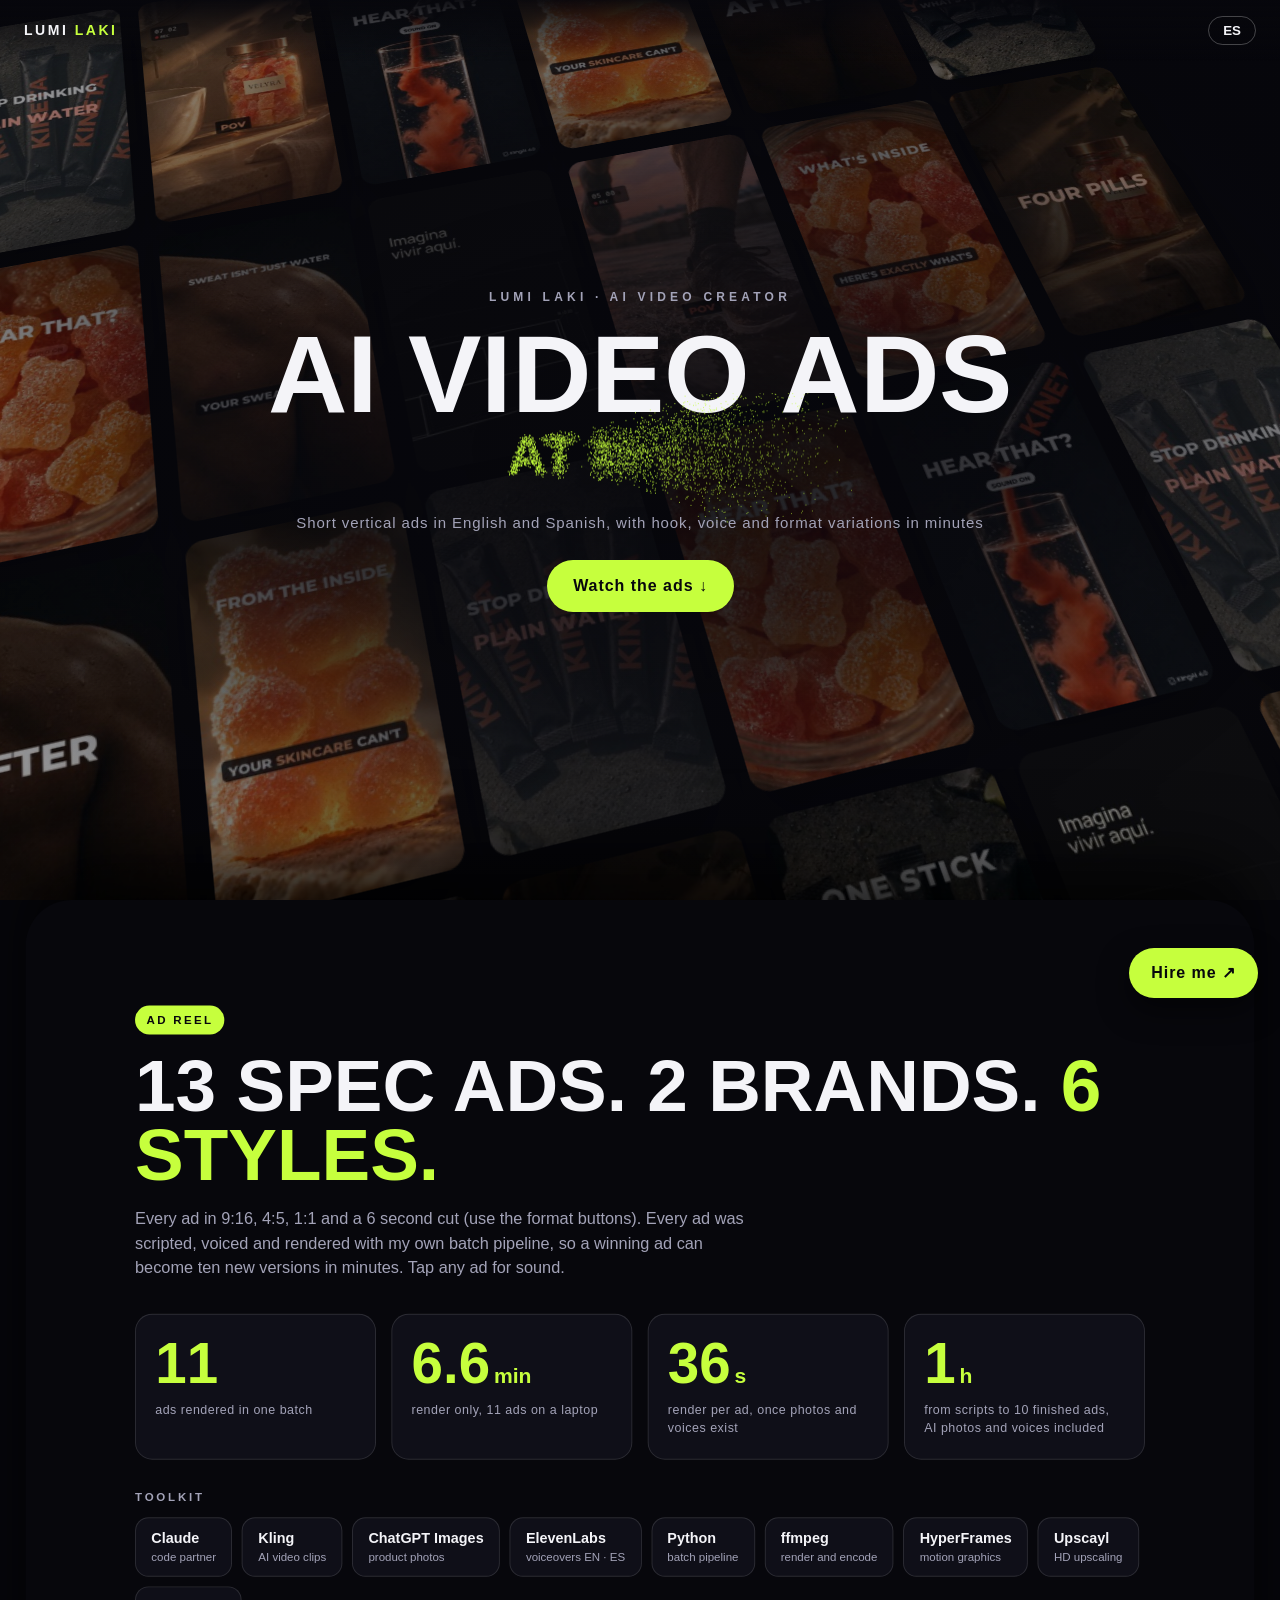
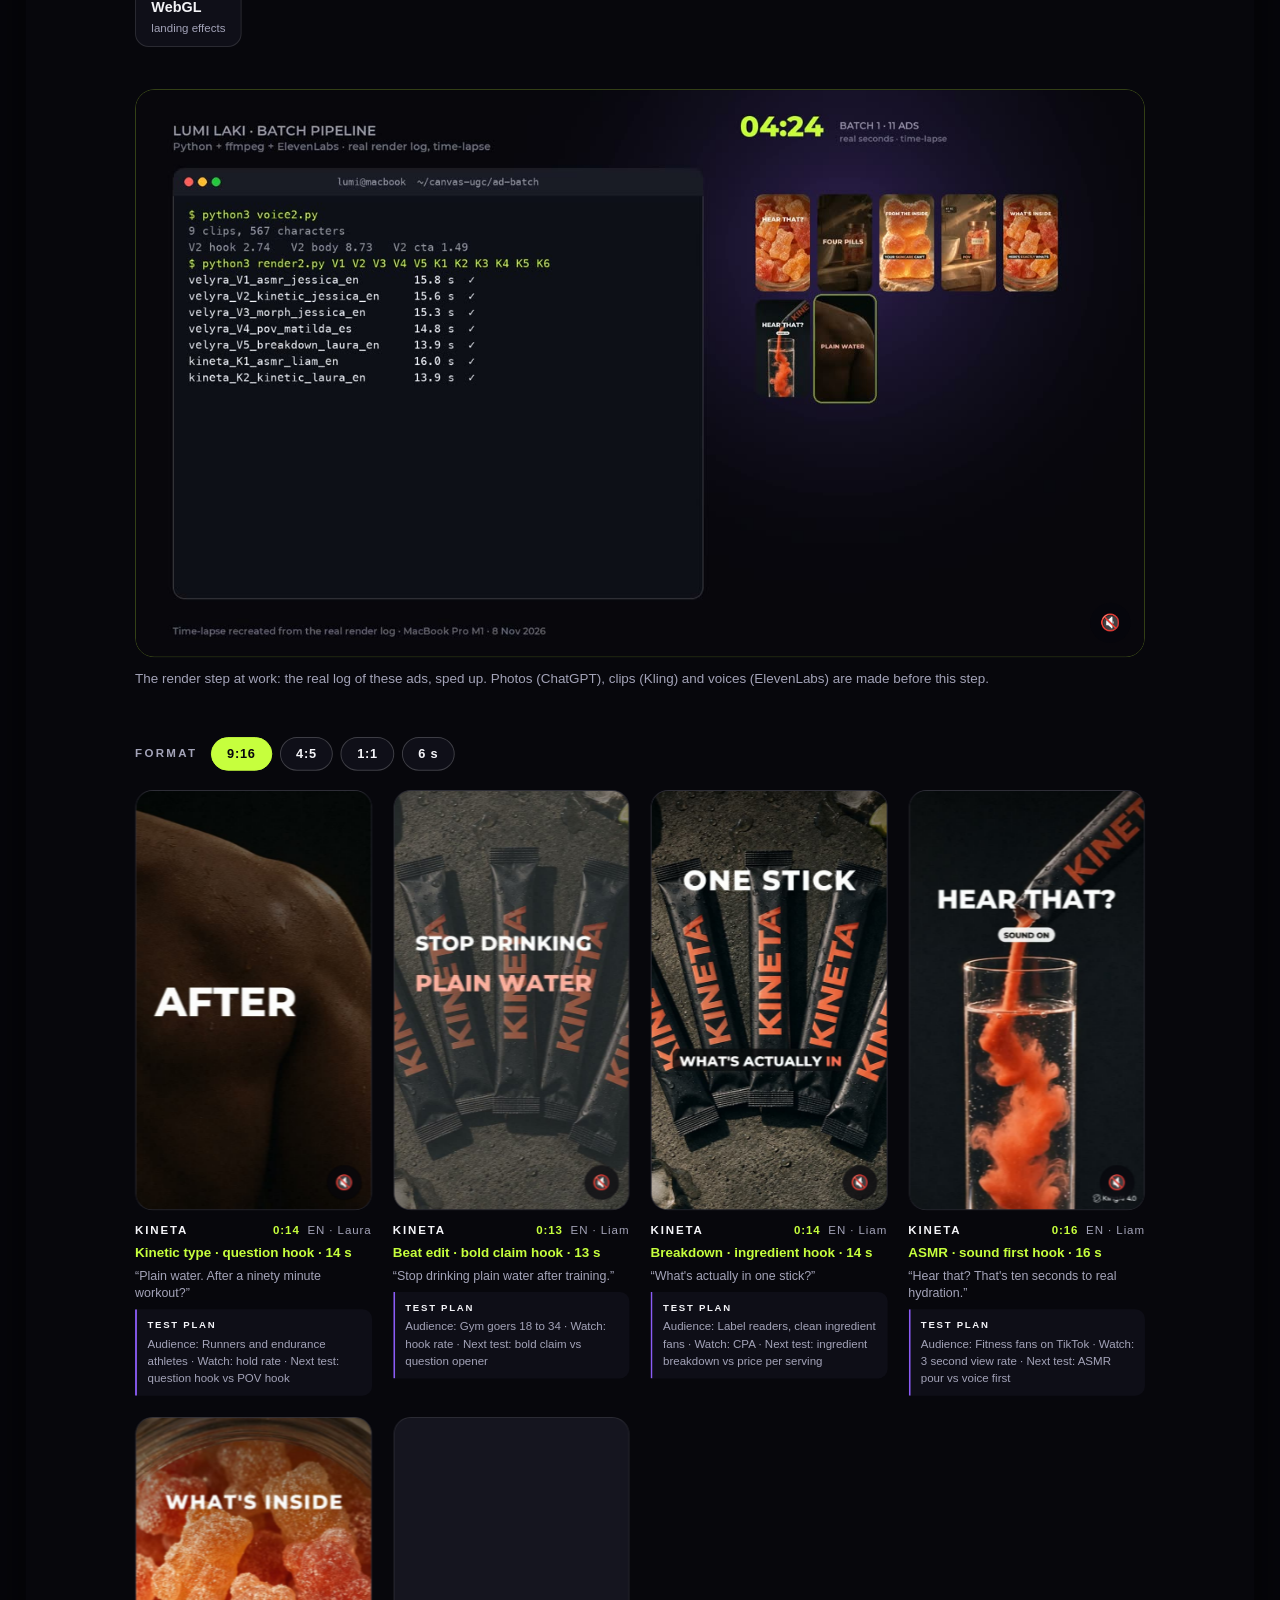
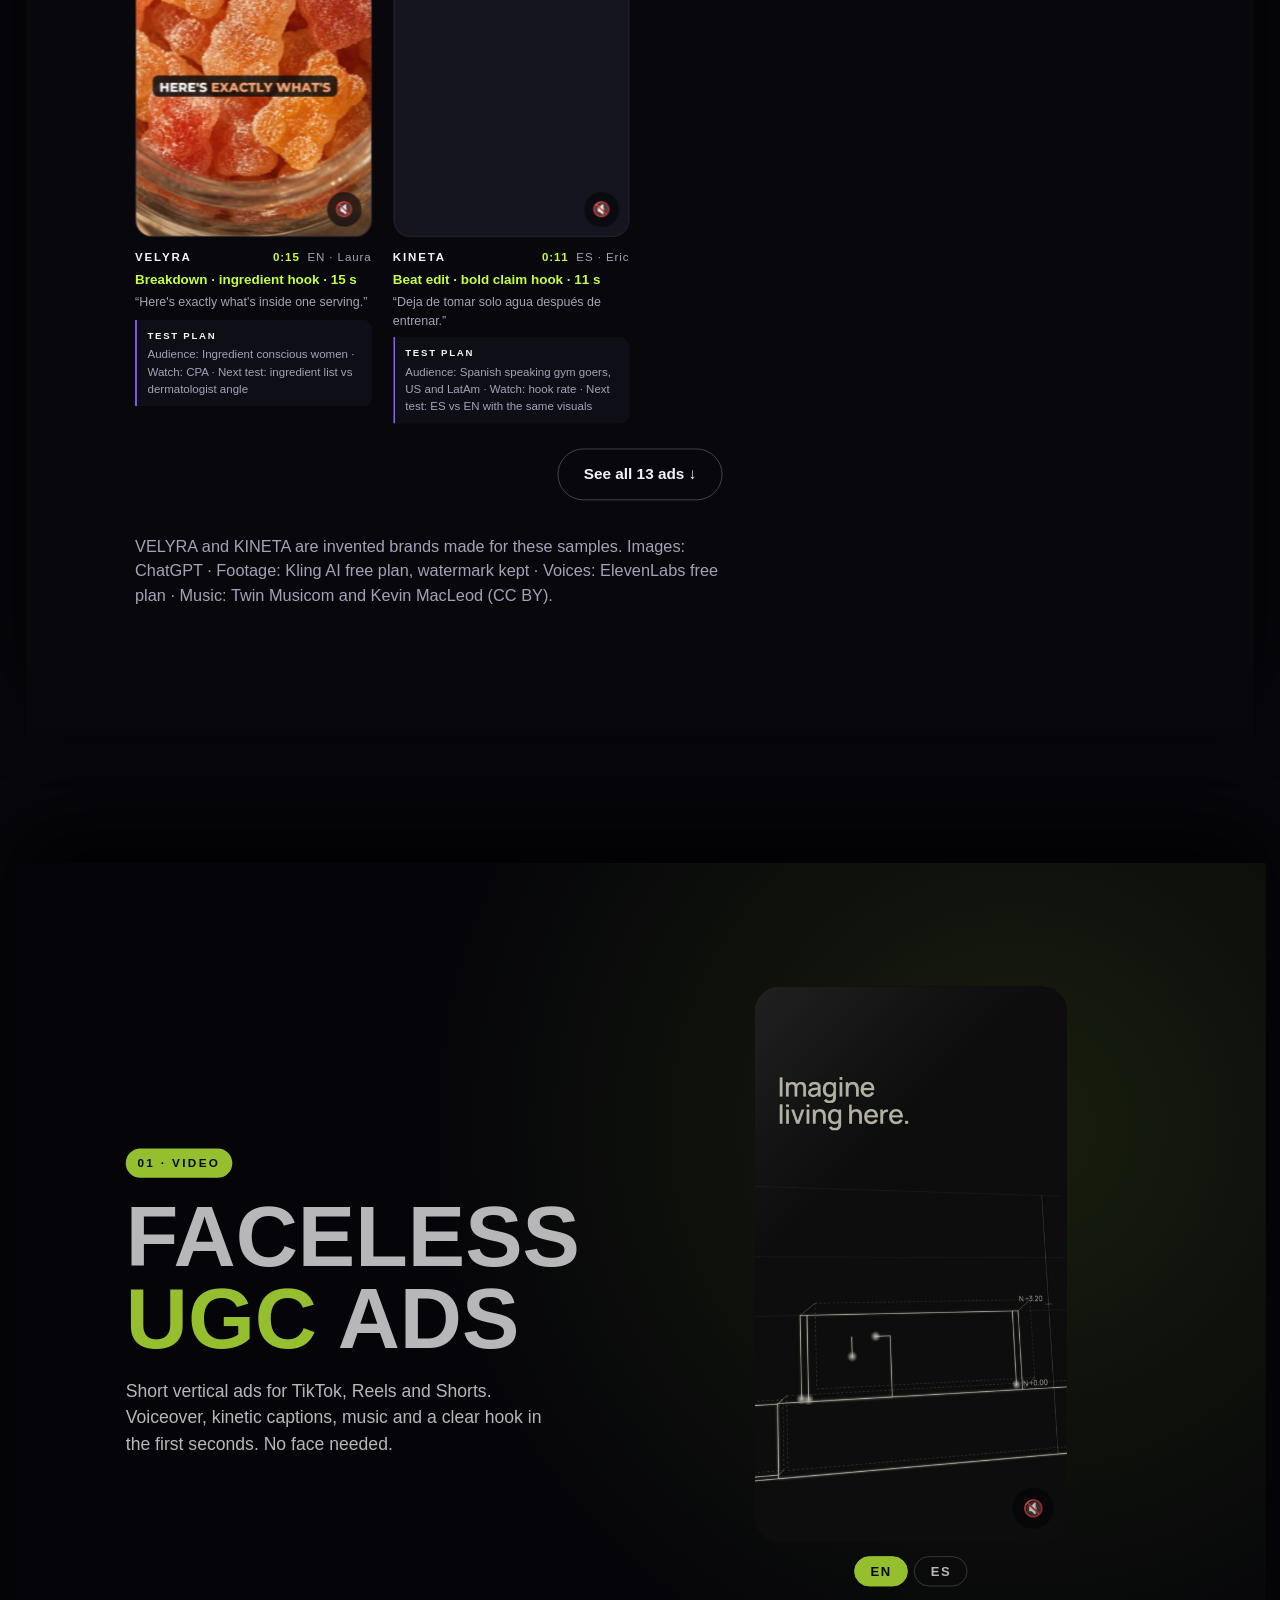
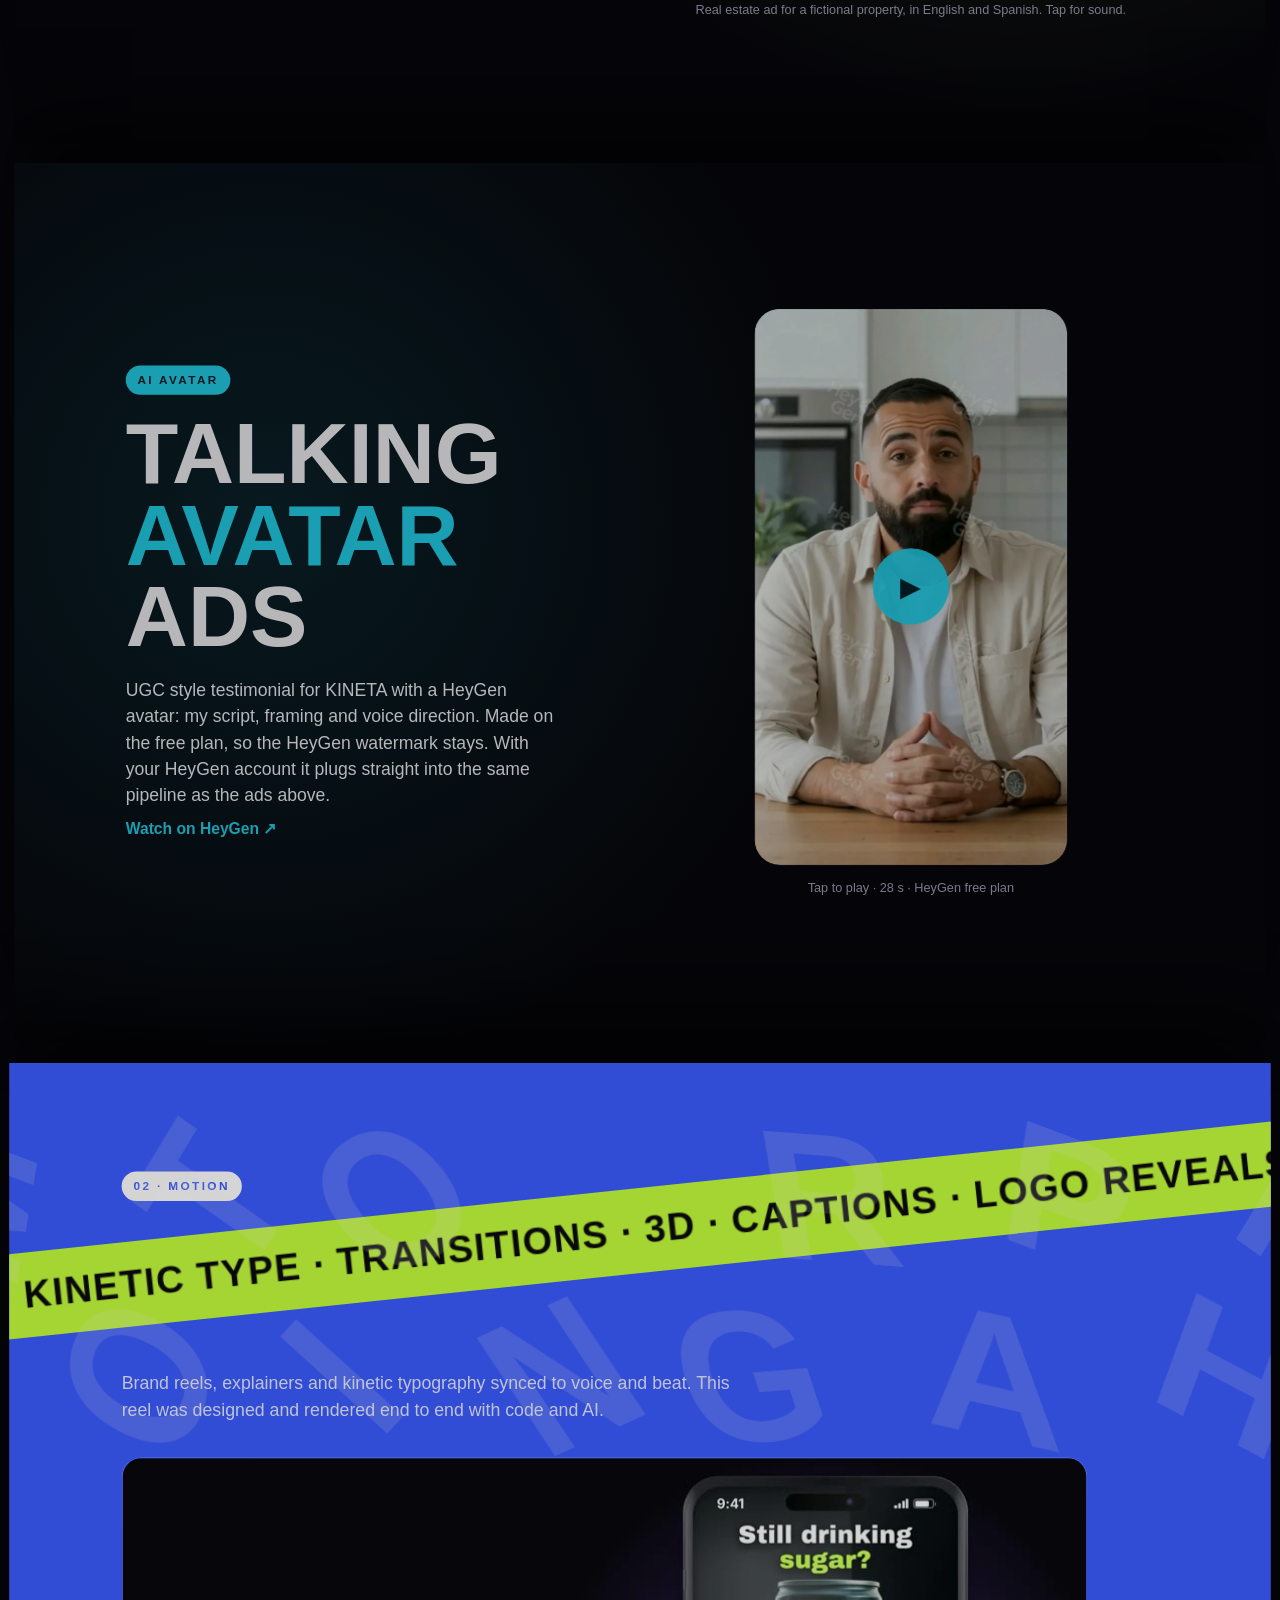
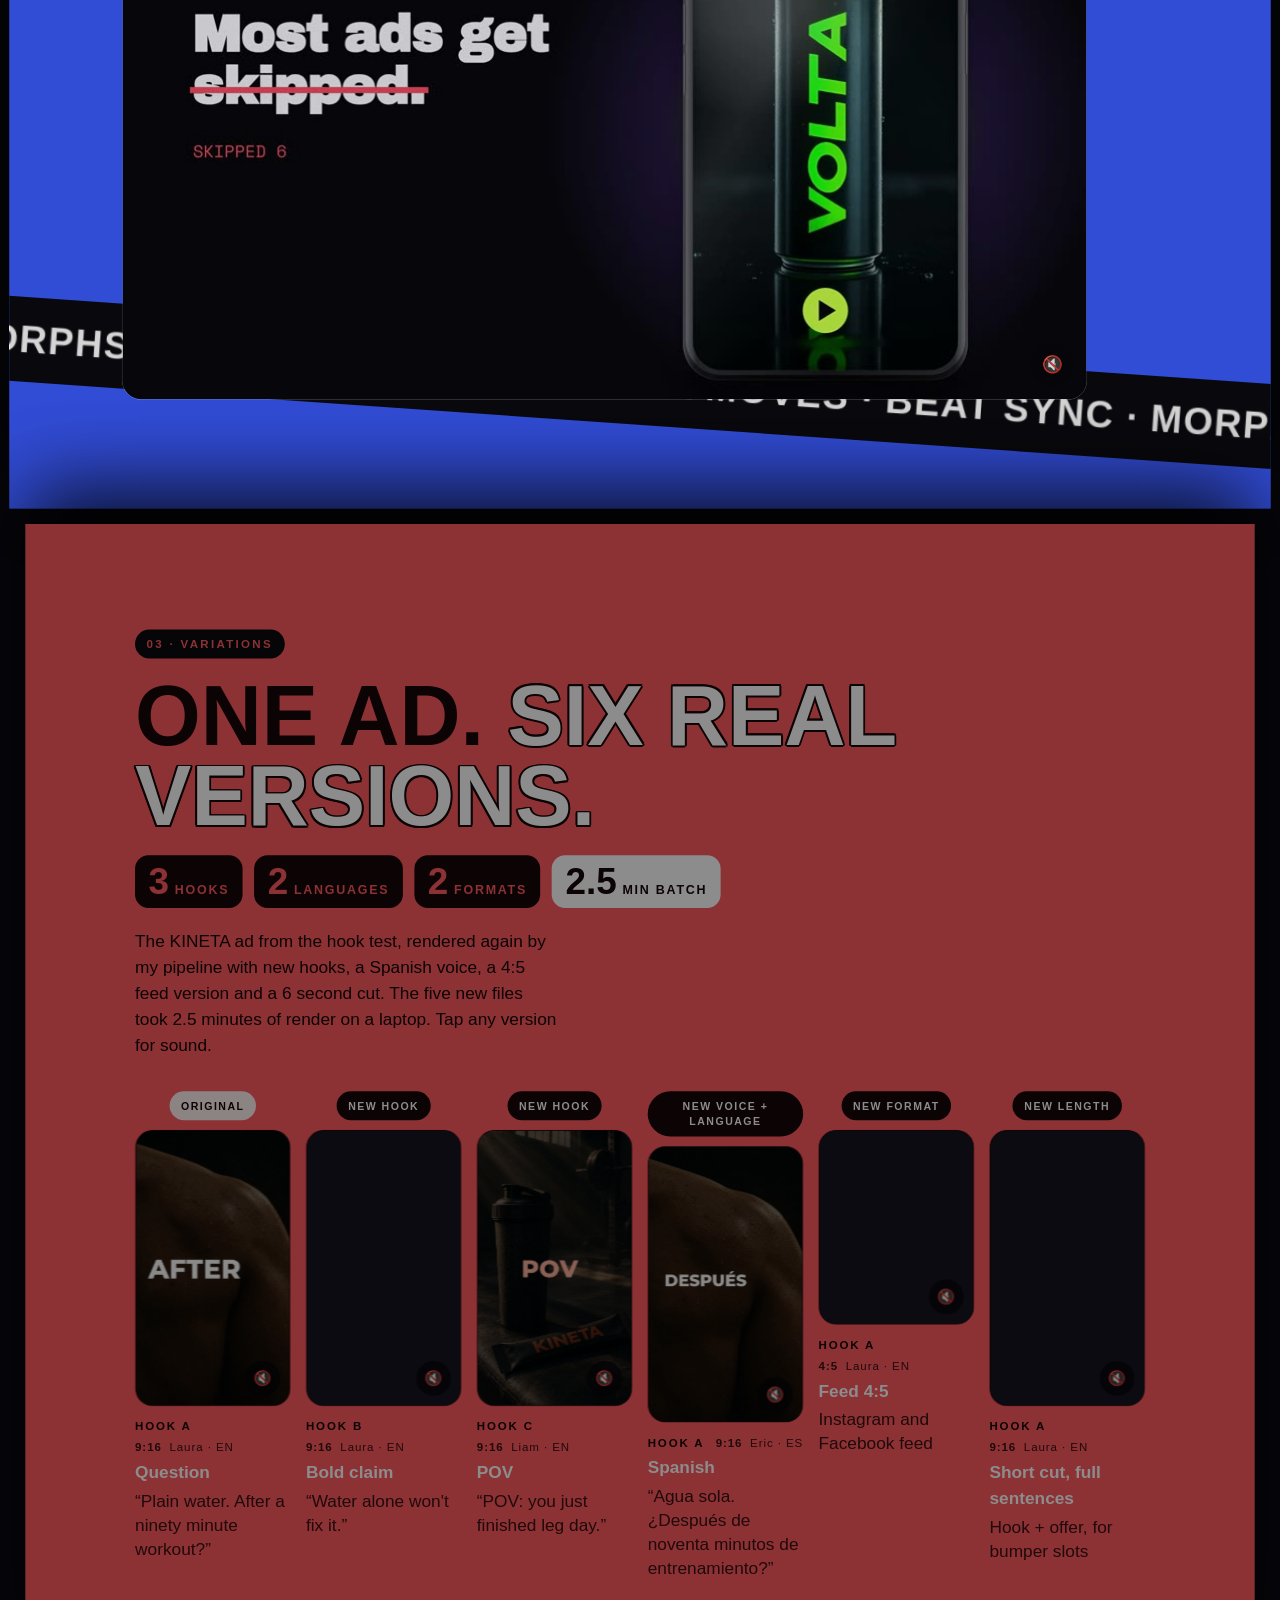
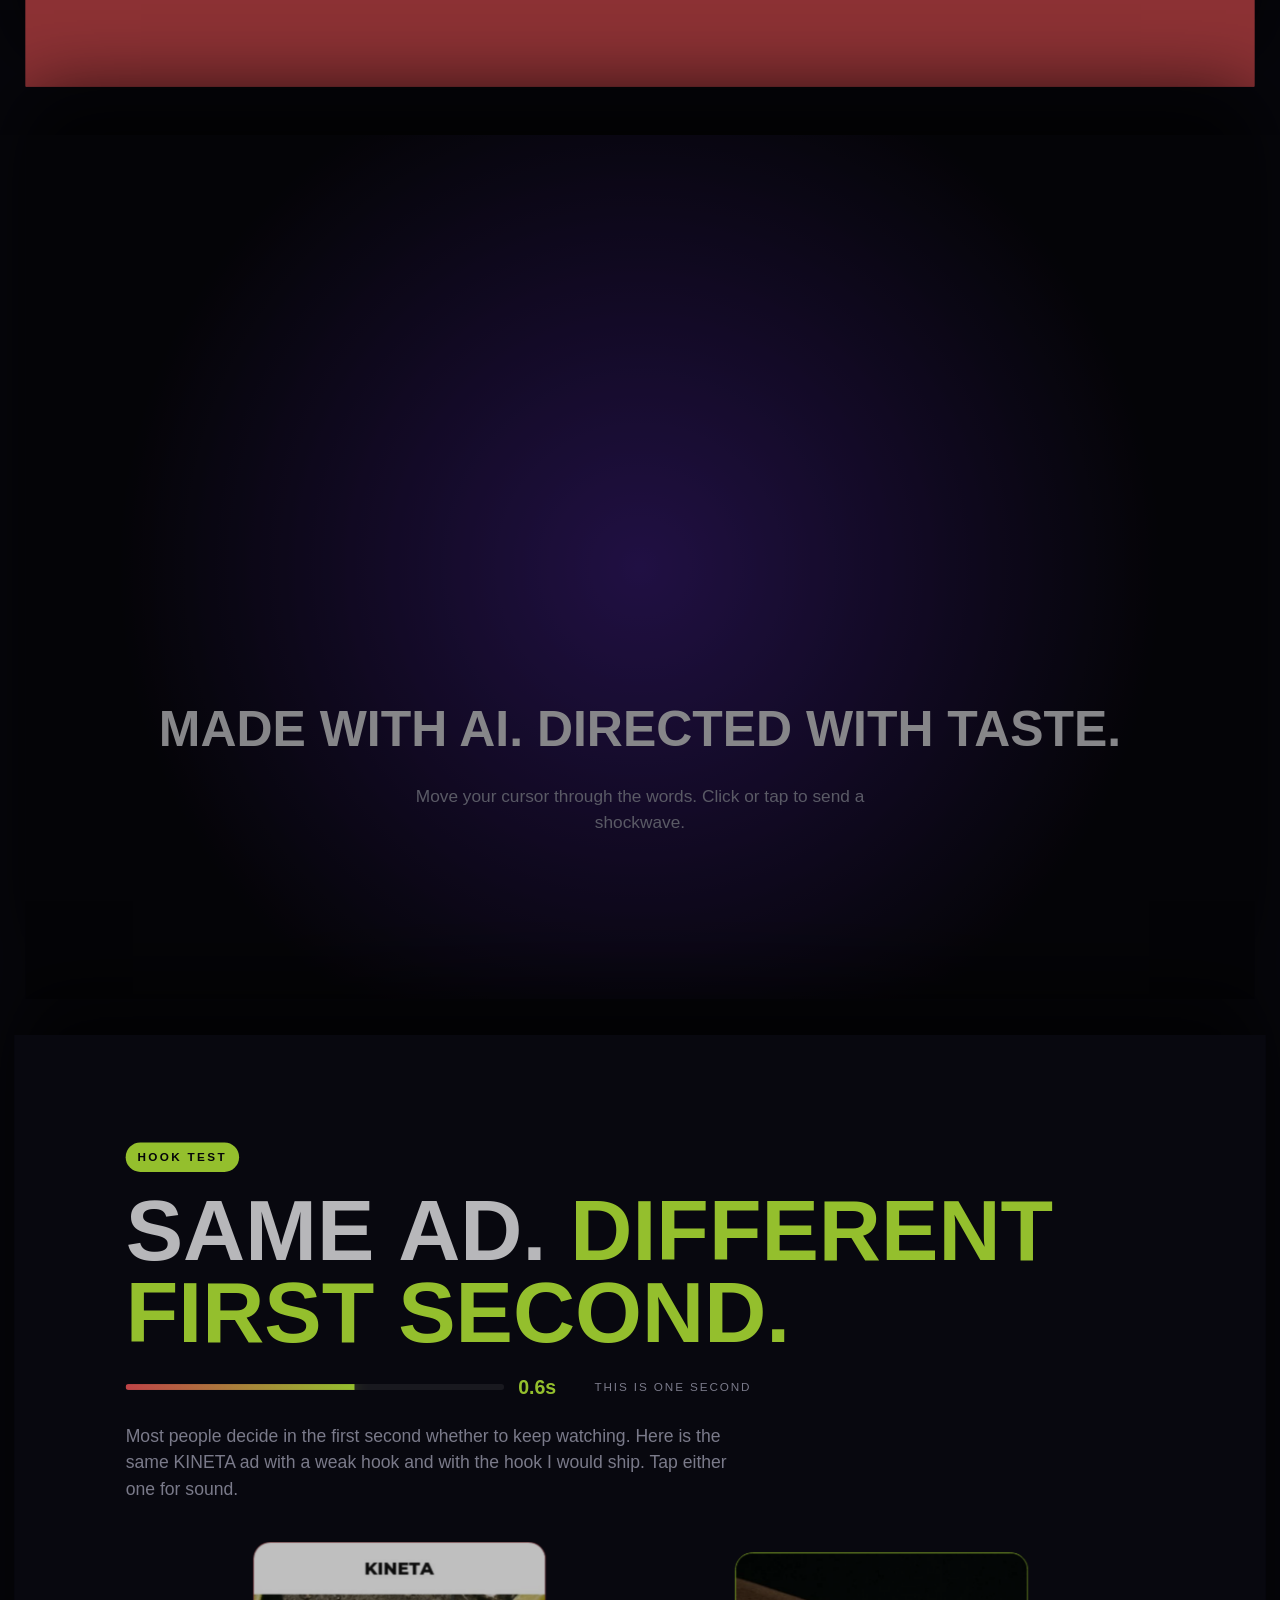
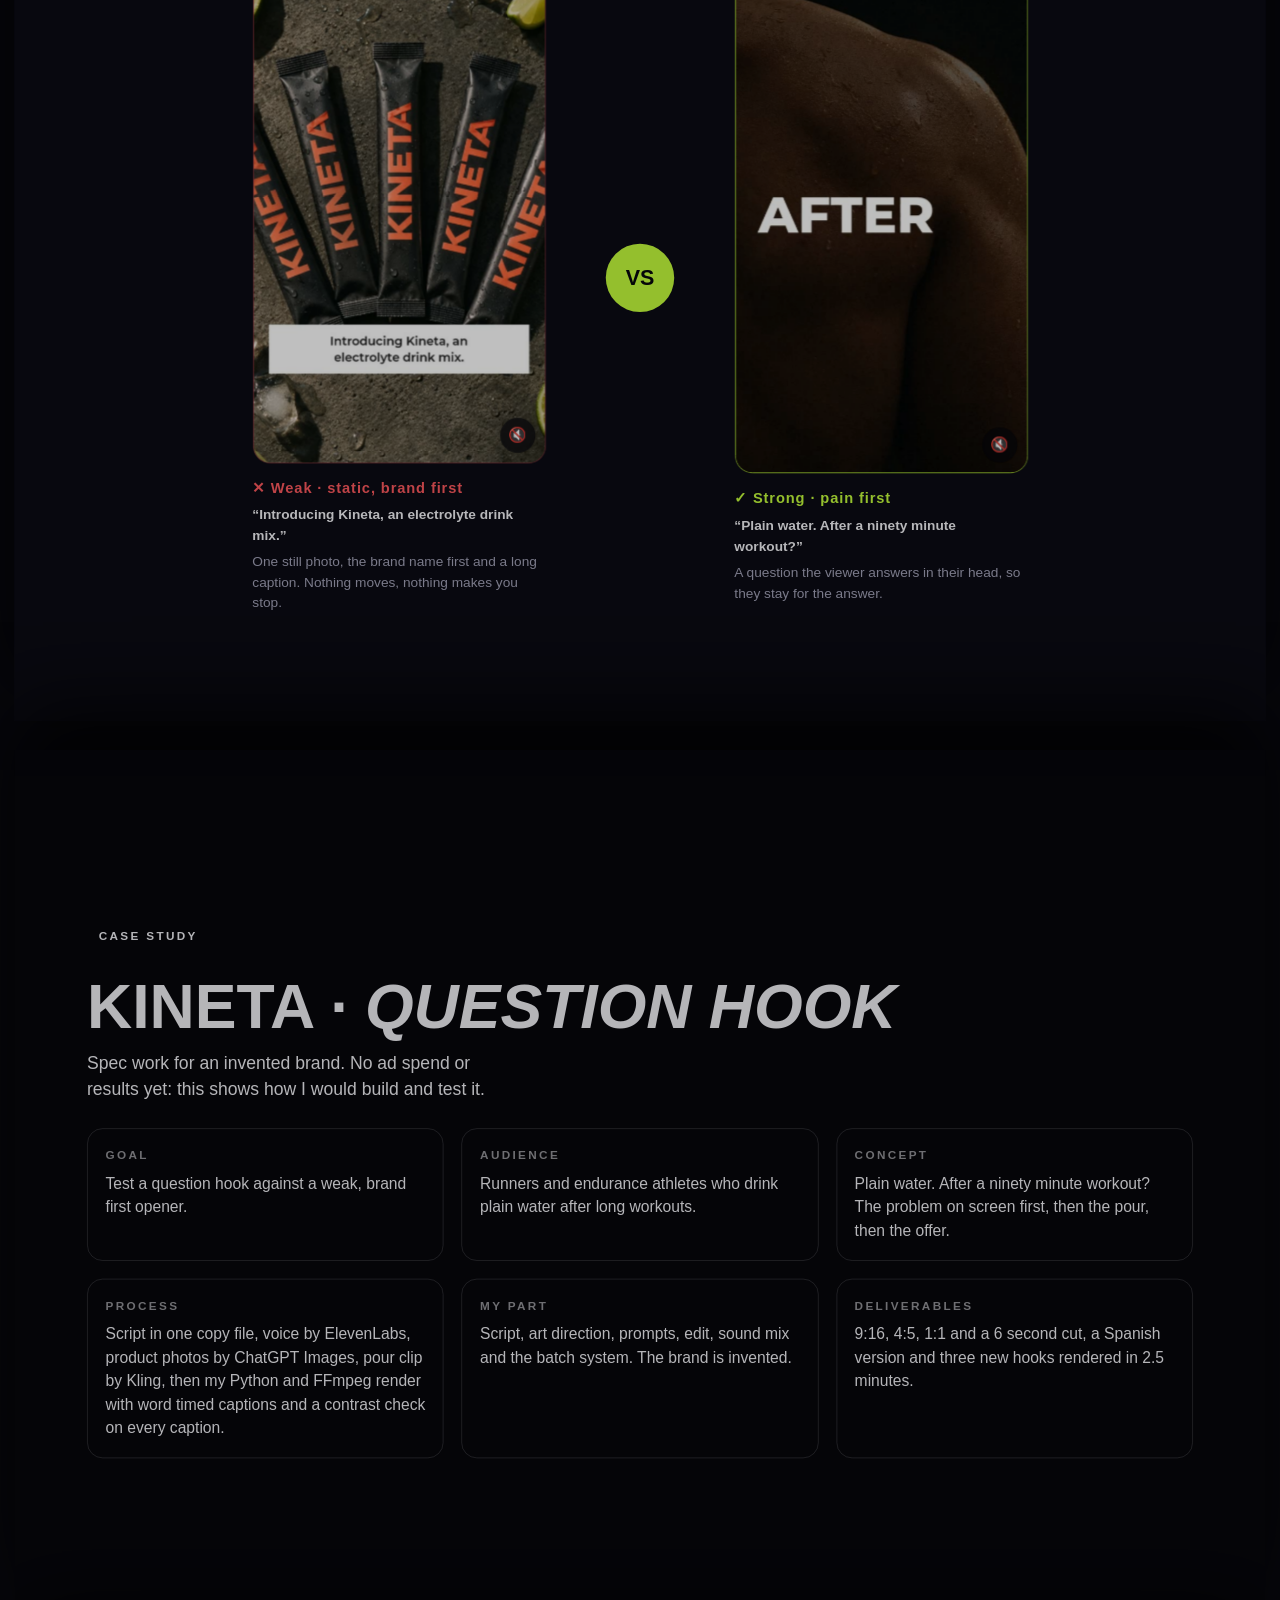
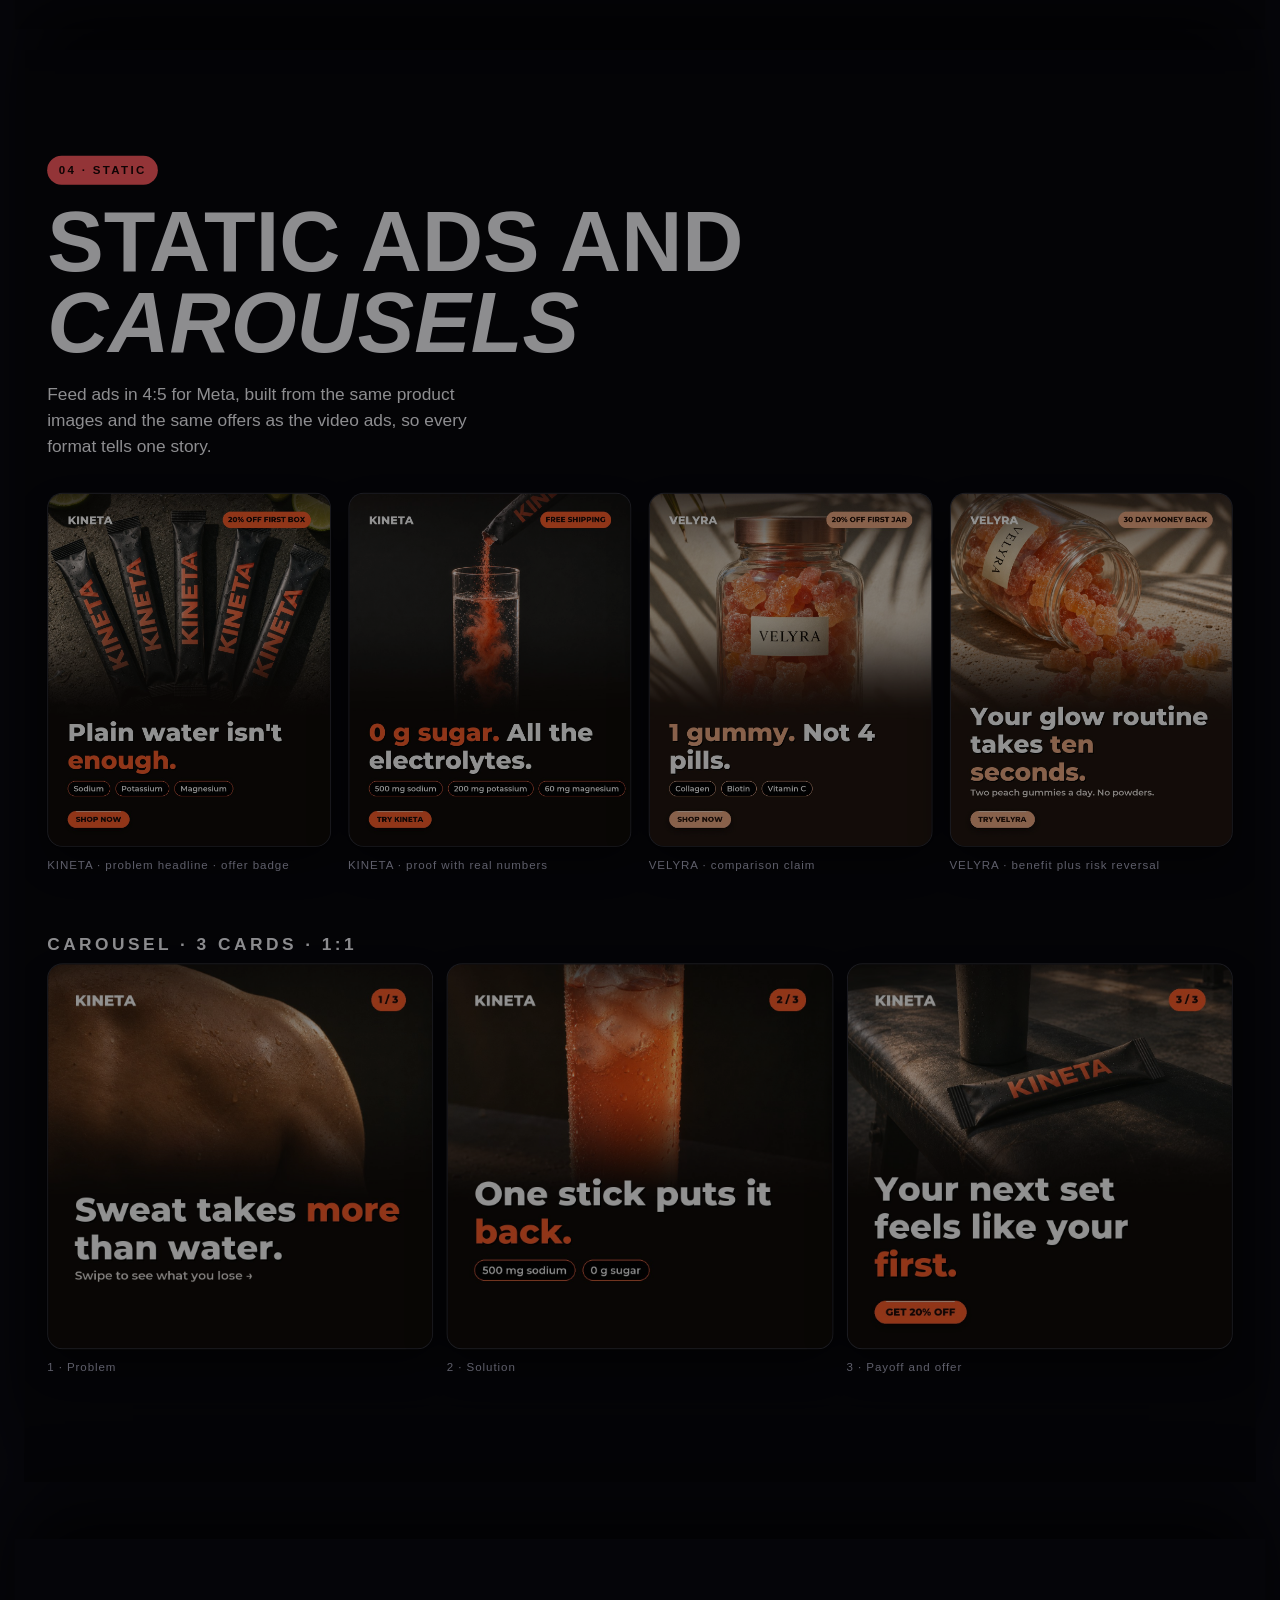
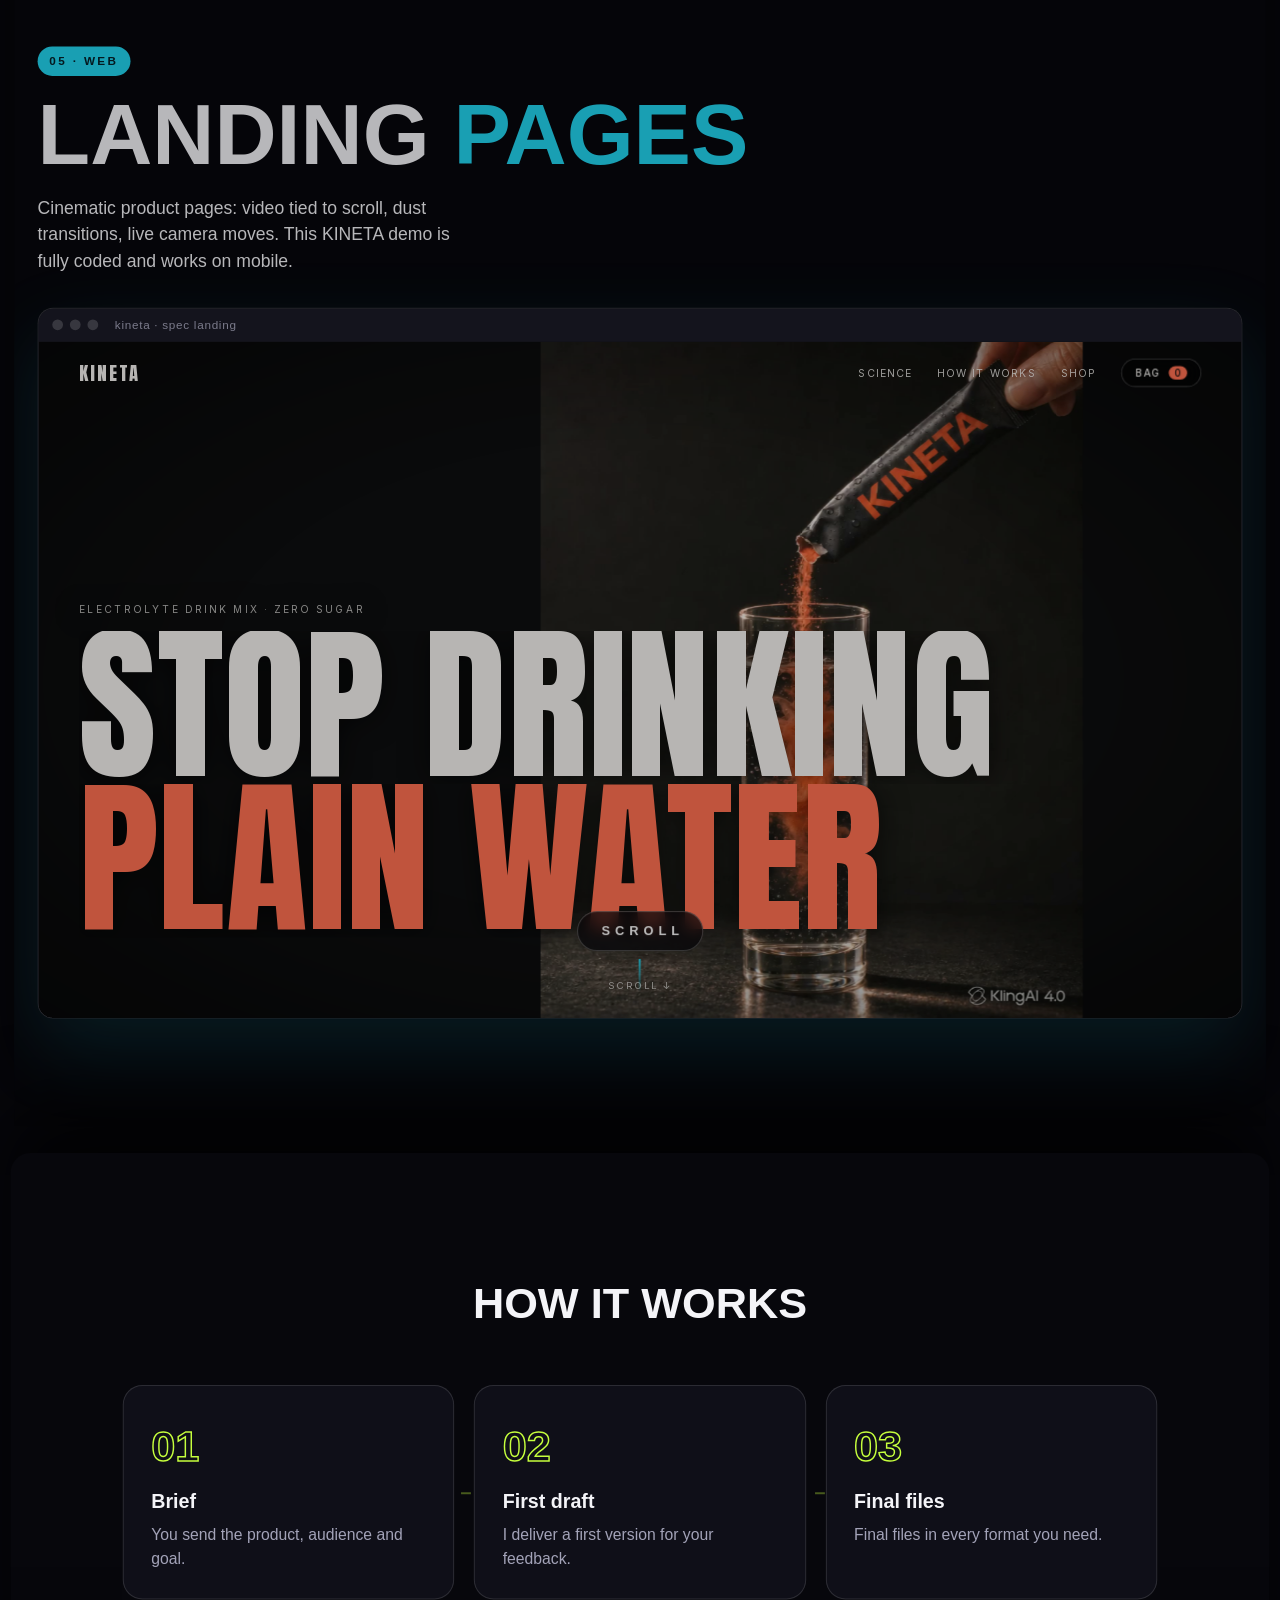
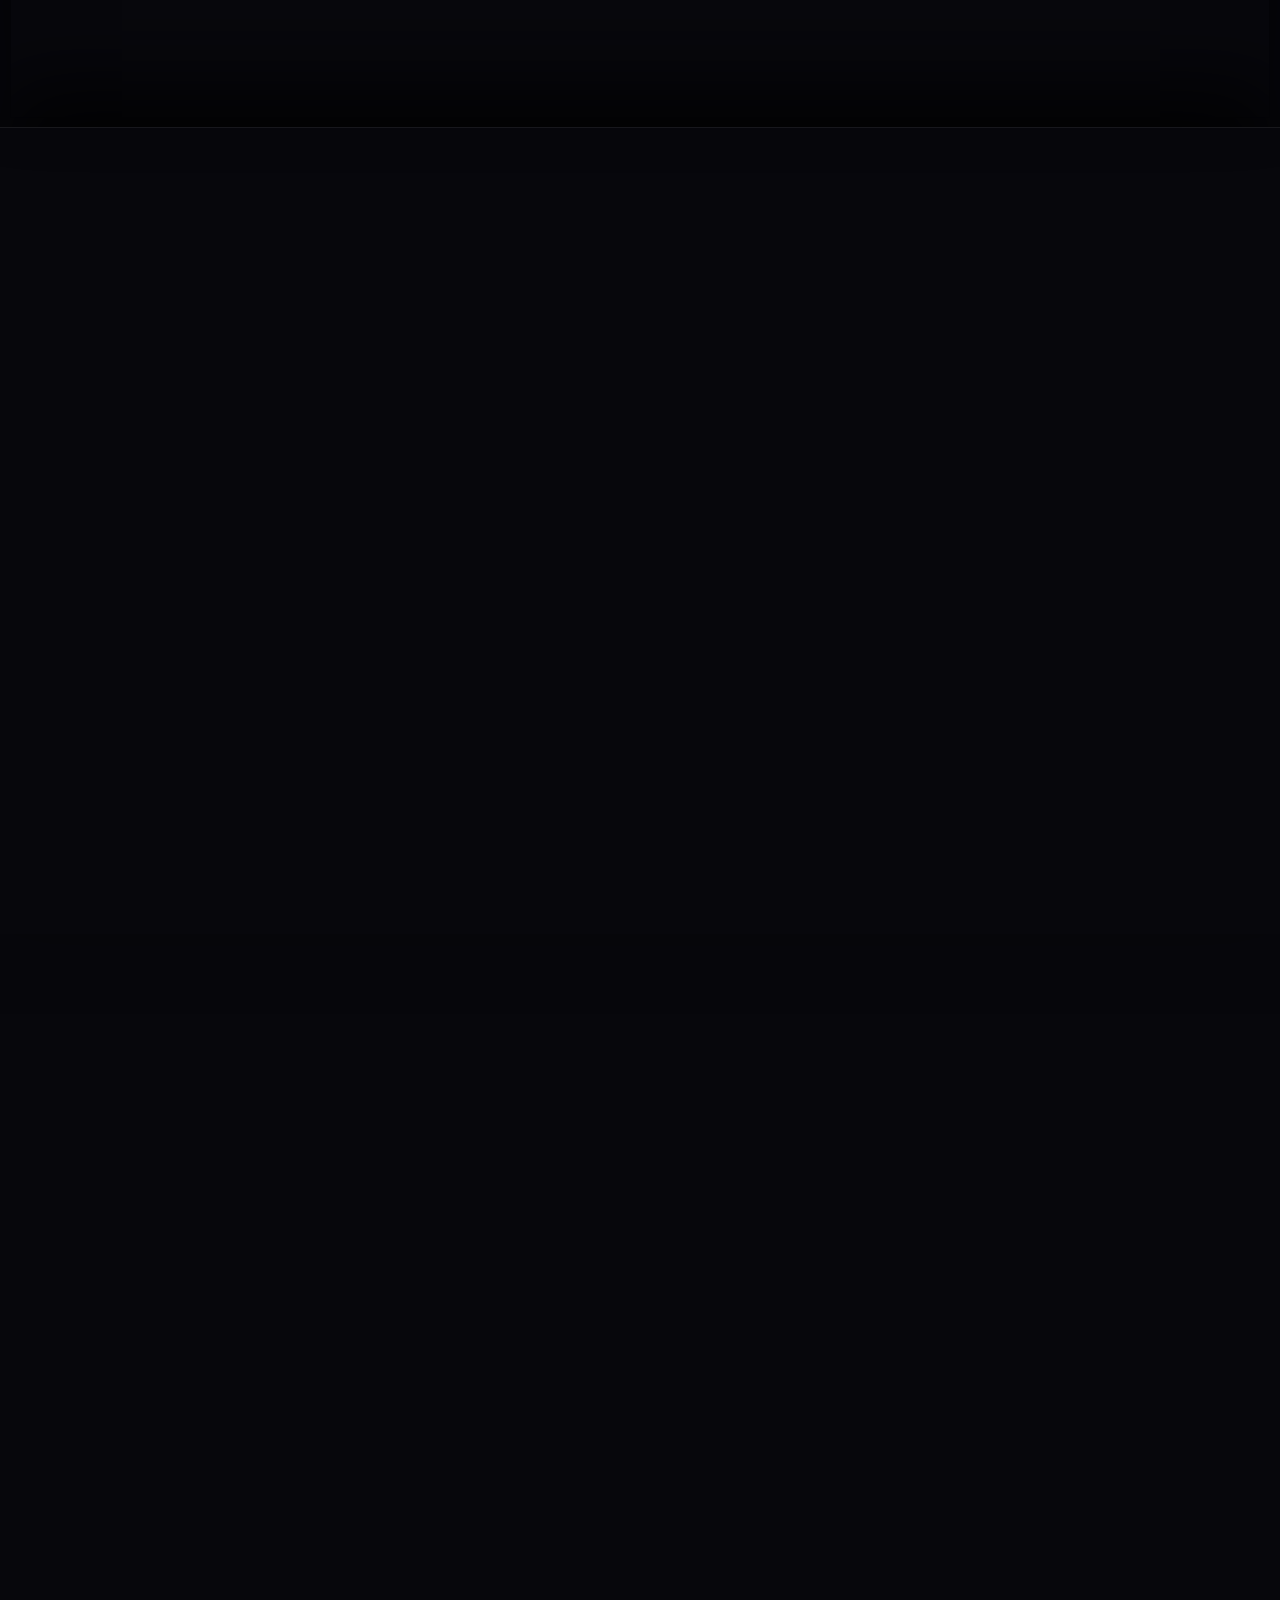
==== index.html @ 5cade727 "Portafolio Lumi Laki 2026-11-10" ====
<!DOCTYPE html>
<html lang="en">
<head>
<meta charset="utf-8">
<meta name="viewport" content="width=device-width, initial-scale=1">
<title>Lumi Laki · AI Video Ads at Scale</title>
<link rel="icon" href="data:image/svg+xml,%3Csvg xmlns=%22http://www.w3.org/2000/svg%22 viewBox=%220 0 64 64%22%3E%3Crect width=%2264%22 height=%2264%22 rx=%2214%22 fill=%22%2307070c%22/%3E%3Ctext x=%2232%22 y=%2244%22 font-family=%22Arial Black%22 font-size=%2232%22 text-anchor=%22middle%22 fill=%22%23c6ff3d%22%3ELL%3C/text%3E%3C/svg%3E">
<meta name="description" content="Lumi Laki · AI video ads at scale: 13 spec ads, 6 styles, 4 formats, English and Spanish, batch rendered.">
<meta property="og:type" content="website">
<meta property="og:title" content="Lumi Laki · AI Video Ads at Scale">
<meta property="og:description" content="13 spec ads, 6 styles, 4 formats, English and Spanish. Average render time: 36 seconds per ad.">
<meta property="og:image" content="https://lumilaki.github.io/og.jpg">
<meta property="og:url" content="https://lumilaki.github.io/">
<link rel="canonical" href="https://lumilaki.github.io/">
<meta name="twitter:card" content="summary_large_image">
<meta name="twitter:image" content="https://lumilaki.github.io/og.jpg">
<style>
:root{--bg:#07070c;--ink:#f4f4f8;--mute:#a3a3b8;--lime:#c6ff3d;--violet:#8b5cf6;--cyan:#22d3ee;--coral:#ff5a5f;--blue:#3b5bff}
*{box-sizing:border-box;margin:0;padding:0}
html{scroll-behavior:smooth}
body{background:var(--bg);color:var(--ink);font-family:-apple-system,"Helvetica Neue",Arial,sans-serif;overflow-x:hidden;line-height:1.5}
a{color:inherit}
.wrap{max-width:1100px;margin:0 auto;padding:0 24px}
nav{position:fixed;top:0;left:0;right:0;z-index:20;display:flex;justify-content:space-between;align-items:center;padding:16px 24px;background:linear-gradient(#07070cee,#07070c00)}
.logo{font-weight:900;letter-spacing:.18em;font-size:14px;color:var(--ink);text-decoration:none;transition:opacity .2s}.logo:hover{opacity:.75}
nav.solid{background:#07070ccc;-webkit-backdrop-filter:blur(12px);backdrop-filter:blur(12px);border-bottom:1px solid #ffffff10}
nav{transition:background .3s}
.logo b{color:var(--lime)}
#lang{background:none;border:1px solid #ffffff40;color:var(--ink);border-radius:99px;padding:6px 14px;font-weight:700;cursor:pointer}
#lang:hover{border-color:var(--lime);color:var(--lime)}

.hero h1{position:absolute;bottom:13vh;font-size:clamp(14px,2vw,18px);letter-spacing:.35em;color:var(--mute);font-weight:600;text-align:center;padding:0 20px}
.scroll{position:absolute;bottom:4vh;width:22px;height:36px;border:2px solid #ffffff60;border-radius:12px}
.scroll:after{content:"";position:absolute;left:50%;top:6px;width:4px;height:8px;margin-left:-2px;border-radius:2px;background:var(--lime);animation:drop 1.6s infinite}
@keyframes drop{to{transform:translateY(14px);opacity:0}}

/* SCENES */
.scene{min-height:100vh;display:flex;align-items:center;padding:110px 0;position:relative;overflow:hidden}
.scene .wrap{display:grid;grid-template-columns:1fr 1fr;gap:56px;align-items:center;width:100%}
.tag{display:inline-block;font-size:12px;font-weight:800;letter-spacing:.2em;padding:6px 12px;border-radius:99px;margin-bottom:18px}
.scene h2{font-size:clamp(42px,7vw,88px);line-height:.95;font-weight:900;text-transform:uppercase;margin-bottom:20px}
.scene p{font-size:18px;max-width:440px}
.reveal{opacity:0;transform:translateY(50px);transition:all .9s cubic-bezier(.2,.7,.2,1)}
.reveal.in{opacity:1;transform:none}
.d2{transition-delay:.15s}.d3{transition-delay:.3s}

.s-ugc{background:radial-gradient(circle at 80% 30%,#c6ff3d22,transparent 50%),var(--bg)}
.s-ugc .tag{background:var(--lime);color:#0b0b10}
.s-ugc h2 em{color:var(--lime);font-style:normal}
.phone{position:relative;width:min(320px,72vw);aspect-ratio:9/16;margin:auto;border-radius:26px;overflow:hidden;background:#000;box-shadow:0 0 0 1px #ffffff22,0 30px 80px #000c,0 0 70px #c6ff3d26;transition:box-shadow .4s}
.phone:hover{box-shadow:0 0 0 1px #c6ff3d66,0 40px 90px #000d,0 0 90px #c6ff3d40}
.phone:after{content:"";position:absolute;inset:0;border-radius:26px;pointer-events:none;background:linear-gradient(135deg,#ffffff1c 0%,transparent 32%);mix-blend-mode:screen}
.phone video{position:absolute;inset:0;width:100%;height:100%;object-fit:contain;display:block;background:#000}
.phone-note{text-align:center;color:var(--mute);font-size:13px;margin-top:14px}



.s-ai{background:radial-gradient(circle at 50% 50%,#3b1d7a,var(--bg) 70%);flex-direction:column;justify-content:center;text-align:center}
#particles{width:100%;height:46vh;display:block;cursor:crosshair}
.s-ai h2{font-size:clamp(28px,4.5vw,52px);font-weight:900;text-transform:uppercase;margin-top:10px}
.s-ai p{color:var(--mute);margin:12px auto 0;max-width:560px;padding:0 24px}

.s-web{background:var(--bg)}
.s-web .tag{background:var(--cyan);color:#06222a}
.s-web h2 em{color:var(--cyan);font-style:normal}
.browser{border-radius:16px;overflow:hidden;border:1px solid #ffffff25;background:#11111a;box-shadow:0 30px 80px #22d3ee25}
.bar{height:34px;background:#1b1b27;display:flex;align-items:center;gap:7px;padding:0 14px}
.bar b{width:11px;height:11px;border-radius:50%;background:#ffffff35}

/* STEPS */
.steps{padding:120px 0}
.steps h3{font-size:clamp(30px,4vw,44px);font-weight:900;text-transform:uppercase;text-align:center;margin-bottom:50px}
.grid{display:grid;grid-template-columns:repeat(3,1fr);gap:20px}
.step{border:1px solid #ffffff20;border-radius:20px;padding:28px;background:#0f0f18}
.step .n{font-size:44px;font-weight:900;-webkit-text-stroke:1.5px var(--lime);color:transparent}
.step h4{font-size:20px;margin:8px 0}
.step p{color:var(--mute)}

/* END CARD */
.end{min-height:90vh;display:flex;flex-direction:column;align-items:center;justify-content:center;text-align:center;position:relative;overflow:hidden;padding:80px 24px}
.end h2{font-size:clamp(48px,10vw,120px);font-weight:900;letter-spacing:.06em;text-shadow:0 0 40px #8b5cf6aa}
.end .line{width:0;height:3px;background:var(--lime);margin:8px auto 14px;transition:width 1.4s .3s}
.end.in .line{width:min(520px,70vw)}
.end .sub{font-size:clamp(20px,3vw,30px);font-style:italic;font-family:Georgia,serif}
.end .sub em{color:var(--lime)}
.pills{display:flex;flex-wrap:wrap;gap:10px;justify-content:center;margin:28px 0}
.pills span{padding:7px 14px;border-radius:99px;border:1px solid #ffffff30;font-size:13px;color:var(--mute)}
.contact{display:inline-block;padding:16px 34px;border-radius:99px;background:var(--lime);color:#0b0b10;font-weight:900;text-decoration:none;font-size:17px;transition:transform .2s,box-shadow .2s}
.contact:hover{transform:translateY(-3px);box-shadow:0 12px 40px #c6ff3d70}
.mail{margin-top:14px;color:var(--mute);font-size:14px}
.endstrip{position:absolute;left:0;right:0;bottom:0;height:34%;overflow:hidden;opacity:.28;-webkit-mask-image:linear-gradient(transparent,#000 40%);mask-image:linear-gradient(transparent,#000 40%)}
.es-in{display:flex;gap:14px;width:max-content;animation:strip 60s linear infinite}
.es-in img{height:28vh;aspect-ratio:9/16;object-fit:cover;border-radius:12px}
@keyframes strip{to{transform:translateX(-50%)}}
.end h2 .el{display:inline-block;will-change:transform,opacity,filter;opacity:0}
.end{background:radial-gradient(ellipse 50% 40% at 50% 45%,rgba(139,92,246,calc(var(--glow,0)*.35)),#000 70%)!important}
.end h2{text-shadow:none!important}
.end .contact{animation:pulse2 2.4s ease-in-out infinite}
@keyframes pulse2{50%{box-shadow:0 0 0 14px #c6ff3d00,0 0 40px #c6ff3d66}}
.end>*:not(.endstrip){position:relative;z-index:1}
footer{text-align:center;color:#6b6b80;font-size:12px;padding:30px}

@media (max-width:800px){
 .scene .wrap{grid-template-columns:1fr;gap:40px}
 .s-motion .wrap>div:first-child,.s-web .wrap>div:first-child{order:0}
 .grid{grid-template-columns:1fr}
}
@media (prefers-reduced-motion:reduce){*{animation:none!important;transition:none!important}.reveal{opacity:1;transform:none}}

/* AD REEL */
.reel{padding:110px 0 90px;position:relative}
.reel h2{font-size:clamp(38px,6vw,76px);line-height:.95;font-weight:900;text-transform:uppercase;margin-bottom:18px}
.reel h2 em{font-style:normal;color:var(--lime)}
.reel>.wrap>p{color:var(--mute);max-width:640px;font-size:17px;margin-bottom:44px}
.grid-ads{display:grid;grid-template-columns:repeat(4,1fr);gap:22px}
.grid-ads:not(.all) .extra{display:none}
.more-btn{display:block;margin:26px auto 0;padding:14px 26px;border-radius:999px;border:1px solid rgba(255,255,255,.25);background:transparent;color:inherit;font:inherit;font-weight:600;cursor:pointer}
.grid-ads.all+.more-btn{display:none}
.s-case .wrap{display:block!important;max-width:1180px}.s-case h2{font-size:clamp(34px,5vw,64px)!important;margin:10px 0 14px}
.case-grid{display:grid;grid-template-columns:repeat(3,1fr);gap:18px;margin-top:26px}.case-grid div{border:1px solid rgba(255,255,255,.14);border-radius:16px;padding:18px}.case-grid b{display:block;font-size:12px;letter-spacing:.2em;text-transform:uppercase;opacity:.6;margin-bottom:8px}
@media (max-width:760px){.case-grid{grid-template-columns:1fr}}
.ad{min-width:0}
.ad.big .adv{max-height:none}
@media (max-width:900px){.ad.big{grid-column:span 1;grid-row:span 1}}
.adv{position:relative;aspect-ratio:9/16;border-radius:18px;overflow:hidden;background:#15151f;border:1px solid #ffffff1f;cursor:pointer;transition:transform .5s cubic-bezier(.2,.7,.2,1),border-color .3s,box-shadow .3s}
.adv:hover{transform:translateY(-6px);border-color:var(--lime);box-shadow:0 18px 40px #c6ff3d22}
.adv video{width:100%;height:100%;object-fit:cover;display:block;border-radius:inherit}
.adv,.phone,.hg,.screen{isolation:isolate;-webkit-mask-image:-webkit-radial-gradient(white,black);mask-image:radial-gradient(white,black)}
.adv .pst{position:absolute;inset:0;width:100%;height:100%;object-fit:cover;transition:opacity .5s;pointer-events:none}
.adv.playing .pst{opacity:0}
.adv.on{border-color:var(--lime)}
.snd{position:absolute;right:10px;bottom:10px;width:36px;height:36px;border-radius:50%;border:0;background:#07070cb0;color:#fff;font-size:15px;cursor:pointer;backdrop-filter:blur(8px)}
.dur{position:absolute;left:10px;top:10px;font-size:11px;font-weight:800;letter-spacing:.08em;padding:4px 8px;border-radius:99px;background:#07070cb0;backdrop-filter:blur(8px)}
.adm{display:flex;flex-wrap:wrap;gap:4px 8px;justify-content:space-between;align-items:baseline;margin-top:12px;font-size:12px;letter-spacing:.16em}
.adm .dur{position:static;background:none;backdrop-filter:none;padding:0;margin-right:8px;color:var(--lime);font-size:inherit}
.adt{margin-top:8px;padding:9px 11px;border-left:2px solid var(--violet);background:#0e0e17;border-radius:0 10px 10px 0;font-size:12px;line-height:1.5;color:var(--mute)}.adt b{display:block;color:var(--ink);font-size:10px;letter-spacing:.18em;text-transform:uppercase;margin-bottom:3px}
.adm b{font-weight:900}.adm span{color:var(--mute);letter-spacing:.08em}
.adf{font-size:14px;font-weight:700;margin-top:4px;color:var(--lime)}
.adh{font-size:13px;color:var(--mute);margin-top:4px;line-height:1.4}
.reel-note{font-size:12px;color:var(--mute);margin-top:36px}
@media (max-width:900px){.grid-ads{grid-template-columns:repeat(3,1fr)}}
@media (max-width:640px){.grid-ads{grid-template-columns:1fr 1fr;gap:14px}.adh{display:none}}

/* HERO · muro de anuncios en perspectiva + titular cinético */
.hero{height:100vh;min-height:640px;position:relative;overflow:hidden;display:flex;align-items:center;justify-content:center}
.wall{position:absolute;inset:-20%;perspective:1400px;pointer-events:none}
.wall-in{position:absolute;inset:0;display:flex;gap:18px;justify-content:center;transform:rotateX(32deg) rotateZ(-14deg) scale(1.25);transform-style:preserve-3d;transition:transform .9s cubic-bezier(.2,.7,.2,1)}
.col{display:flex;flex-direction:column;gap:18px;width:clamp(120px,13vw,210px);animation:colmove var(--d) linear infinite;animation-direction:var(--dir)}
.col img{width:100%;aspect-ratio:9/16;object-fit:cover;border-radius:14px;filter:saturate(1.1);box-shadow:0 20px 40px #0008}
@keyframes colmove{to{transform:translateY(-50%)}}
.hero-shade{position:absolute;inset:0;background:radial-gradient(ellipse 60% 55% at 50% 50%,#07070cf2 0%,#07070cd0 45%,#07070c70 100%)}
.hero-txt{position:relative;z-index:2;text-align:center;padding:0 20px}
.kick{display:block;font-size:12px;letter-spacing:.35em;color:var(--mute);font-weight:700;margin-bottom:18px;opacity:0;animation:fadein .8s .2s forwards}
.mega{font-weight:900;text-transform:uppercase;line-height:.9;letter-spacing:-.01em}
.slam{display:block;font-size:clamp(46px,8.6vw,138px);white-space:nowrap}
.slam .w,.swap .w{display:inline-block;white-space:nowrap}
.slam .c{display:inline-block;opacity:0;animation:slam .7s cubic-bezier(.2,.9,.2,1.2) forwards;animation-delay:calc(.35s + var(--i)*.05s)}
@keyframes slam{0%{opacity:0;transform:scale(3.2) translateY(-20px);filter:blur(14px)}60%{opacity:1;filter:blur(0)}100%{opacity:1;transform:none;filter:blur(0)}}
.swap{display:block;height:1.12em;overflow:hidden;white-space:nowrap;font-size:clamp(22px,4.2vw,66px);color:var(--lime);text-shadow:0 0 30px #c6ff3d55;margin-top:.12em}
.swap{overflow:visible!important}
.swap.dusty{position:relative}
.swap .dust{position:absolute;left:-15%;top:-60%;width:130%;height:220%;pointer-events:none}
.swap .sr{position:absolute;width:1px;height:1px;overflow:hidden;clip:rect(0 0 0 0)}
.swap .c{display:inline-block;opacity:0;transform:translateX(var(--dx,0)) scale(.2);transition:transform .2s cubic-bezier(.2,.9,.25,1.1),opacity .14s;transition-delay:calc(var(--o,0)*.004s)}
.swap.in .c{opacity:1;transform:none}
.swap.out .c{opacity:0;transform:translateX(var(--dx,0)) scale(.2);transition-duration:.13s,.1s;transition-delay:0s}
.sub{margin-top:22px;color:var(--mute);font-size:15px;letter-spacing:.06em;opacity:0;animation:fadein .8s 1.2s forwards}
.hero-cta{display:inline-block;margin-top:26px;padding:14px 26px;border-radius:99px;background:var(--lime);color:#07070c;font-weight:800;text-decoration:none;letter-spacing:.06em;opacity:0;animation:fadein .8s 1.4s forwards;transition:transform .3s,box-shadow .3s}
.hero-cta:hover{transform:translateY(-3px);box-shadow:0 14px 34px #c6ff3d55}
@keyframes fadein{to{opacity:1}}

/* MOTION · tipografía cinética ligada al scroll + bandas en movimiento */
.s-motion{background:var(--blue);flex-direction:column}
.s-motion .tag{background:#fff;color:var(--blue)}
.s-motion p{color:#e6eaff;max-width:620px}
.wrap.solo{display:block!important;position:relative;z-index:2}
.kin{font-size:clamp(46px,10.5vw,160px)!important;line-height:.9;white-space:nowrap;margin:6px 0 22px}
.kin .lt{display:inline-block;will-change:transform}
.bands{position:absolute;inset:0;pointer-events:none;z-index:1}
.bandx{position:absolute;left:-10%;width:120%;padding:14px 0;white-space:nowrap;font-weight:900;font-size:clamp(22px,3vw,40px);letter-spacing:.04em;overflow:hidden}
.bandx span{display:inline-block;will-change:transform}
.b-a{top:12%;background:var(--lime);color:#0b0b10;transform:rotate(-6deg)}
.b-b{bottom:8%;background:#0b0b10;color:#fff;transform:rotate(4deg)}
.screen{position:relative;margin-top:34px;aspect-ratio:16/9;border-radius:20px;overflow:hidden;box-shadow:0 40px 90px #0007;border:1px solid #ffffff40;max-width:980px}
.screen video{width:100%;height:100%;object-fit:cover;display:block;cursor:pointer}
.snd2{position:absolute;right:14px;bottom:14px;width:42px;height:42px;border-radius:50%;border:0;background:#07070cb0;color:#fff;font-size:17px;cursor:pointer}

/* VARIATIONS · un guion que se multiplica */
.s-promo{background:var(--coral)}
.s-promo .tag{background:#0b0b10;color:var(--coral)}
.s-promo h2,.s-promo p{color:#160608}
.s-promo h2 em{font-style:normal;color:#fff;text-shadow:2px 0 #160608,-2px 0 #160608,0 2px #160608,0 -2px #160608,1.5px 1.5px #160608,-1.5px -1.5px #160608,1.5px -1.5px #160608,-1.5px 1.5px #160608}
.chips{display:none;flex-wrap:wrap;gap:8px;margin-top:22px}
.chips span{font-size:12px;font-weight:800;letter-spacing:.12em;padding:7px 12px;border-radius:99px;background:#160608;color:var(--coral)}


.eq{display:flex;flex-wrap:wrap;align-items:center;gap:10px 12px;margin:6px 0 22px}
.eq .f{display:inline-flex;align-items:baseline;gap:6px;padding:8px 14px;border-radius:14px;background:#160608;color:var(--coral);opacity:.18;transform:translateY(16px) scale(.9);transition:opacity .45s,transform .55s cubic-bezier(.2,.9,.2,1.3),background .3s}
.eq .f b{font-size:clamp(26px,3vw,40px);font-weight:900;line-height:1}
.eq .f i{font-style:normal;font-weight:800;font-size:13px;letter-spacing:.14em;text-transform:uppercase}
.eq .f.on{opacity:1;transform:none}
.eq .f.hot{background:#fff;color:#160608}
.eq .x{font-size:28px;font-weight:900;color:#160608;opacity:.35}
.var-grid{display:grid;grid-template-columns:repeat(6,1fr);gap:16px;align-items:end;margin-top:34px}
.vcard .adv{border-color:#160608}
.adv.r45{aspect-ratio:4/5}
.s-promo .adm b{color:#160608}.s-promo .adm span,.s-promo .adh{color:#3a1214}.s-promo .adf{color:#fff}
.s-promo .eq .f{opacity:1;transform:none}
@media (max-width:1000px){.var-grid{grid-template-columns:repeat(3,1fr)}}
@media (max-width:640px){.var-grid{grid-template-columns:1fr 1fr}}
/* WEB · demo viva */
.s-web{background:var(--bg)}
.s-web .tag{background:var(--cyan);color:#06222a}
.s-web h2 em{color:var(--cyan);font-style:normal}
.browser{border-radius:16px;overflow:hidden;border:1px solid #ffffff25;background:#11111a;box-shadow:0 30px 80px #22d3ee25}
.bar .url{margin-left:10px;font-size:12px;color:var(--mute);letter-spacing:.06em}
.live{position:relative;aspect-ratio:16/10;overflow:hidden;background:#0e0f10}
.live iframe{position:absolute;top:0;left:0;width:1440px;height:900px;border:0;transform-origin:0 0}
.demo-link{display:inline-block;margin-top:14px;font-size:13px;color:var(--cyan);text-decoration:none}
.demo-link:hover{text-decoration:underline}


.wrap.wide{max-width:1500px;display:block!important}
.web-head{max-width:760px;margin-bottom:34px}
.browser.big{width:100%}
.live{aspect-ratio:16/9!important}
@media (max-width:700px){.live{aspect-ratio:9/16!important;max-height:80vh}}
.hint{position:absolute;left:50%;bottom:26px;transform:translateX(-50%);display:flex;flex-direction:column;align-items:center;gap:8px;pointer-events:none;transition:opacity .6s;z-index:2}
.hint span{font-weight:900;letter-spacing:.4em;font-size:13px;padding:10px 18px 10px 24px;border-radius:99px;background:#07070cb8;color:#fff;border:1px solid #ffffff40;backdrop-filter:blur(8px)}
.hint i{width:2px;height:34px;background:linear-gradient(var(--cyan),transparent);animation:hintdrop 1.6s ease-in-out infinite}
@keyframes hintdrop{0%{transform:scaleY(0);transform-origin:top}50%{transform:scaleY(1);transform-origin:top}51%{transform-origin:bottom}100%{transform:scaleY(0);transform-origin:bottom}}
.hint.gone{opacity:0}

/* contadores */
.stats{display:grid;grid-template-columns:repeat(4,1fr);gap:16px;margin:-10px 0 44px}
.stat{border:1px solid #ffffff1f;border-radius:18px;padding:22px 20px;background:#0f0f18}
.stat b{font-size:clamp(40px,4.6vw,64px);font-weight:900;color:var(--lime);line-height:1}
.stat i{font-style:normal;font-weight:900;font-size:22px;color:var(--lime);margin-left:4px}
.stat span{display:block;color:var(--mute);font-size:13px;margin-top:8px;letter-spacing:.04em}
/* prueba de gancho */
.s-hook{background:#0b0b14}
.s-hook .tag{background:var(--lime);color:#07070c}
.s-hook h2 em{font-style:normal;color:var(--lime)}
.s-hook p{color:var(--mute);max-width:640px}
.vs{display:grid;grid-template-columns:1fr auto 1fr;gap:28px;align-items:center;max-width:860px;margin:40px auto 0}
.side{margin:0}.side .adv{max-width:300px;margin:auto}
.side.weak .adv{border-color:#ff5a5f88}
.side.strong .adv{border-color:var(--lime);box-shadow:0 0 50px #c6ff3d33}
.side figcaption{max-width:300px;margin:14px auto 0;font-size:14px}
.side figcaption b{display:block;font-size:15px;letter-spacing:.06em}
.weak figcaption b{color:var(--coral)}.strong figcaption b{color:var(--lime)}
.side q{display:block;margin:6px 0;font-weight:700}
.side figcaption span{color:var(--mute)}
.vsb{width:70px;height:70px;border-radius:50%;display:grid;place-items:center;font-weight:900;font-size:22px;background:var(--lime);color:#07070c;animation:vsp 1.8s ease-in-out infinite}
@keyframes vsp{50%{transform:scale(1.15) rotate(-8deg);box-shadow:0 0 40px #c6ff3d88}}
/* botón fijo de contacto */
.hire{position:fixed;right:22px;bottom:22px;z-index:30;padding:13px 22px;border-radius:99px;background:var(--lime);color:#07070c;font-weight:900;letter-spacing:.06em;text-decoration:none;box-shadow:0 12px 30px #0008;transform:translateY(120px);transition:transform .5s cubic-bezier(.2,.9,.2,1.2)}
.hire.show{transform:none}
@media (max-width:700px){.hire{padding:10px 16px;font-size:13px;right:14px;bottom:14px}}.hire:hover{box-shadow:0 12px 34px #c6ff3d66}
/* celular: menos peso */
@media (max-width:700px){.col:nth-child(n+4){display:none}.stats{grid-template-columns:1fr 1fr}.vs{grid-template-columns:1fr 1fr;gap:12px}.vsb{display:none}.side figcaption span{display:none}}
.hero h1.mega{position:static;bottom:auto;font-size:inherit;letter-spacing:-.01em;color:var(--ink);font-weight:900;padding:0;text-align:center}

/* titulares que caen palabra por palabra */
.kslam .kw{display:inline-block;opacity:0;transform:translateY(60%) rotate(4deg);transition:opacity .5s,transform .7s cubic-bezier(.2,.9,.2,1.25);transition-delay:calc(var(--k)*.09s)}
.kslam.in .kw{opacity:1;transform:none}
.s-hook h2.kslam{font-size:clamp(42px,7vw,88px);line-height:.95;font-weight:900;text-transform:uppercase;margin-bottom:20px}
/* barra de un segundo */
.sec1{display:flex;align-items:center;gap:14px;margin:4px 0 22px;max-width:640px}
.sec1-bar{flex:1;height:6px;border-radius:6px;background:#ffffff18;overflow:hidden}
.sec1-bar i{display:block;height:100%;width:0;background:linear-gradient(90deg,var(--coral),var(--lime));box-shadow:0 0 14px #c6ff3d88}
.sec1 b{font-variant-numeric:tabular-nums;font-size:20px;font-weight:900;color:var(--lime);min-width:3.2em;display:inline-block}
.sec1 span{font-size:12px;letter-spacing:.16em;text-transform:uppercase;color:var(--mute)}
.sec1.flash b{animation:flash .4s}
@keyframes flash{0%{transform:scale(1.5);color:#fff}100%{transform:none}}
/* how it works animado */
.steps h3.kslam{font-size:clamp(30px,4vw,44px);font-weight:900;text-transform:uppercase;text-align:center;margin-bottom:50px}
.flowgrid{position:relative}
.flowline{position:absolute;left:8%;right:8%;top:50%;height:2px;background:repeating-linear-gradient(90deg,#c6ff3d55 0 10px,transparent 10px 20px);z-index:0;background-size:20px 2px;animation:dash 1s linear infinite}
@keyframes dash{to{background-position:20px 0}}
.flowdot{position:absolute;top:50%;left:0;width:16px;height:16px;margin:-8px 0 0 -8px;border-radius:50%;background:var(--lime);box-shadow:0 0 24px 6px #c6ff3daa;opacity:0}
.flowgrid.run .flowdot{animation:travel 3.6s cubic-bezier(.6,0,.4,1) infinite}
@keyframes travel{0%{left:0;opacity:0}6%{opacity:1}94%{opacity:1}100%{left:100%;opacity:0}}
.flowgrid .step{position:relative;z-index:1;transition:transform .5s cubic-bezier(.2,.9,.2,1.3),border-color .4s,box-shadow .4s}
.step .n{transition:color .4s,text-shadow .4s}
.step.lit{transform:translateY(-10px) scale(1.03);border-color:var(--lime);box-shadow:0 18px 50px #c6ff3d22}
.step.lit .n{color:var(--lime);text-shadow:0 0 24px #c6ff3d88}
@media (max-width:800px){.flowline{left:50%;right:auto;top:4%;bottom:4%;width:2px;height:auto;background:repeating-linear-gradient(180deg,#c6ff3d55 0 10px,transparent 10px 20px)}.flowgrid.run .flowdot{animation:none;opacity:0}}
.about{padding:120px 0;border-top:1px solid #ffffff12}
.about .tag{background:var(--violet);color:#fff}
.about-g{display:grid;grid-template-columns:auto 1fr;gap:48px;align-items:start}
.about .mono{width:132px;height:132px;border-radius:50%;display:grid;place-items:center;font-weight:900;font-size:44px;letter-spacing:.04em;color:var(--lime);background:#0e0e16;border:1px solid #c6ff3d44;box-shadow:0 0 60px #8b5cf622}
.about h2{font-size:clamp(34px,5vw,58px);font-weight:900;line-height:1.05;margin:10px 0 18px}.about h2 em{color:var(--lime);font-style:normal}
.about .bio{font-size:clamp(16px,1.6vw,19px);line-height:1.6;color:#d9d9e4;max-width:720px}
.facts{display:grid;grid-template-columns:repeat(2,minmax(0,1fr));gap:14px;margin:30px 0;max-width:720px}
.facts div{padding:14px 16px;border:1px solid #ffffff18;border-radius:14px;background:#0c0c13}
.facts b{display:block;font-size:11px;letter-spacing:.2em;color:var(--mute);margin-bottom:6px}
.facts span{font-size:15px}
.alinks{display:flex;flex-wrap:wrap;gap:12px}
.alink{display:inline-block;padding:13px 24px;border-radius:99px;border:1px solid #ffffff40;color:var(--ink);text-decoration:none;font-weight:700;font-size:15px;transition:border-color .2s,transform .2s}
.alink:hover{border-color:var(--lime);transform:translateY(-2px)}
.alink.pri{background:var(--lime);color:#0b0b10;border-color:var(--lime)}
@media (max-width:700px){.about-g{grid-template-columns:1fr;gap:26px}.about .mono{width:96px;height:96px;font-size:32px}.facts{grid-template-columns:1fr}}
.s-static{min-height:auto}
.s-static .tag{background:var(--coral);color:#1a0607}
.st-grid{display:grid;grid-template-columns:repeat(4,minmax(0,1fr));gap:18px;margin-top:34px}
.st-grid figure,.car figure{margin:0}
.st-img{border-radius:16px;overflow:hidden;background:#15151f;border:1px solid #ffffff1f;box-shadow:0 1px 2px #0008,0 18px 40px #0007}
.st-img img{display:block;width:100%;height:auto;opacity:0;transition:opacity .6s}
.st-img img.ok{opacity:1}
.st-grid figcaption,.car figcaption{margin-top:10px;font-size:12px;letter-spacing:.08em;color:var(--mute)}
.car-h{margin:60px 0 6px;font-size:13px;letter-spacing:.2em;font-weight:800;color:var(--ink)}
.car{display:grid;grid-template-columns:repeat(3,minmax(0,1fr));gap:14px}
@media (max-width:900px){.st-grid{grid-template-columns:repeat(2,minmax(0,1fr))}.car{display:flex;overflow-x:auto;scroll-snap-type:x mandatory;gap:12px;padding-bottom:8px}.car figure{flex:0 0 78%;scroll-snap-align:start}}
/* pantalla de carga */
#intro{position:fixed;inset:0;z-index:100;pointer-events:none;animation:introSale .5s ease 3.2s forwards}
@keyframes introSale{to{opacity:0;visibility:hidden}}
#intro .mit{position:absolute;left:0;right:0;height:50.5%;background:#07070c;transition:transform .75s cubic-bezier(.76,0,.24,1)}
#intro .a{top:0}#intro .b{bottom:0}
#intro .raya{position:absolute;left:0;right:0;top:50%;height:1px;margin-top:-.5px;background:#f2efe8;box-shadow:0 0 18px 2px rgba(242,239,232,.6);transform:scaleX(0);animation:raya .5s cubic-bezier(.65,0,.35,1) .05s forwards}
@keyframes raya{to{transform:scaleX(1)}}
#intro.fuera .a{transform:translateY(-100%)}#intro.fuera .b{transform:translateY(100%)}
#intro.fuera .raya{opacity:0;transition:opacity .25s}
@media (prefers-reduced-motion:reduce){#intro{display:none}}
body:not(.ready) .slam .c,body:not(.ready) .kick,body:not(.ready) .sub,body:not(.ready) .hero-cta{animation-play-state:paused}
.proc{margin:0 0 50px}.procv{margin-top:0;max-width:none;border-color:#c6ff3d44;box-shadow:0 30px 80px #000a,0 0 60px #8b5cf622}
.proc figcaption{color:var(--mute);font-size:14px;margin-top:12px}
.chg{display:block;width:max-content;max-width:100%;margin:0 auto 10px;text-align:center;font-size:11px;font-weight:900;letter-spacing:.14em;padding:7px 12px;border-radius:99px;background:#160608;color:#fff}
.vcard:first-child .chg{background:#ffffffe6;color:#160608}
.var-grid{align-items:start!important}
.olang{display:flex;gap:6px;justify-content:center;margin-top:14px}
.olang button{border:1px solid #ffffff40;background:none;color:var(--ink);font-weight:800;letter-spacing:.12em;padding:7px 16px;border-radius:99px;cursor:pointer}
.olang button.on{background:var(--lime);color:#07070c;border-color:var(--lime)}
.tools{margin:-14px 0 44px}
.tools-h{font-size:12px;font-weight:800;letter-spacing:.24em;text-transform:uppercase;color:var(--mute);margin-bottom:12px}
.tools-row{display:flex;flex-wrap:wrap;gap:10px}
.tool{display:inline-flex;flex-direction:column;padding:10px 16px;border-radius:14px;border:1px solid #ffffff1f;background:#0f0f18;transition:border-color .3s,transform .3s}
.tool:hover{border-color:var(--lime);transform:translateY(-3px)}
.tool b{font-size:15px;font-weight:900}.tool i{font-style:normal;font-size:12px;color:var(--mute)}
.free{max-width:820px;margin:0 auto 7vh}
.free-h{font-size:clamp(26px,3.6vw,46px);font-weight:900;color:var(--lime);line-height:1.1;text-shadow:0 0 30px #c6ff3d44}
.free-p{color:var(--mute);font-size:clamp(15px,1.4vw,18px);margin:14px auto 0;max-width:620px}
.fmt{display:flex;align-items:center;gap:8px;margin:0 0 20px;flex-wrap:wrap}
.fmt span{font-size:12px;font-weight:800;letter-spacing:.2em;text-transform:uppercase;color:var(--mute);margin-right:6px}
.fmt button{border:1px solid #ffffff33;background:#0f0f18;color:var(--ink);font-weight:900;letter-spacing:.06em;padding:9px 16px;border-radius:99px;cursor:pointer;transition:all .25s}
.fmt button.on{background:var(--lime);color:#07070c;border-color:var(--lime)}
#grid .adv{transition:aspect-ratio .45s cubic-bezier(.2,.8,.2,1),transform .5s,border-color .3s}
#grid.f-4x5 .adv{aspect-ratio:4/5}#grid.f-1x1 .adv{aspect-ratio:1/1}
.s-avatar{background:radial-gradient(circle at 20% 40%,#22d3ee22,transparent 50%),var(--bg)}
.s-avatar .tag{background:var(--cyan);color:#06222a}
.s-avatar h2 em{color:var(--cyan);font-style:normal}
.hg{position:relative;cursor:pointer;width:min(320px,72vw);aspect-ratio:9/16;margin:auto;border-radius:26px;overflow:hidden;background:#000;
  box-shadow:0 0 0 1px #ffffff22,0 30px 80px #000c,0 0 70px #22d3ee2e;transform:perspective(900px) rotateY(var(--ry,0deg)) rotateX(var(--rx,0deg));transition:transform .4s cubic-bezier(.2,.8,.2,1),box-shadow .4s}
.hg:hover{box-shadow:0 0 0 1px #22d3ee66,0 40px 90px #000d,0 0 90px #22d3ee44}
.hg:after{content:"";position:absolute;inset:0;border-radius:26px;pointer-events:none;background:linear-gradient(135deg,#ffffff1c 0%,transparent 32%);mix-blend-mode:screen}
.hg img,.hg iframe{position:absolute;inset:0;width:100%;height:100%;object-fit:contain;display:block;border:0;background:#000}
.hg-play{position:absolute;left:50%;top:50%;width:78px;height:78px;margin:-39px 0 0 -39px;border-radius:50%;border:0;background:#22d3eeee;color:#06222a;font-size:28px;cursor:pointer;box-shadow:0 0 0 0 #22d3ee88;animation:hgp 2s infinite}
@keyframes hgp{70%{box-shadow:0 0 0 22px #22d3ee00}100%{box-shadow:0 0 0 0 #22d3ee00}}
.hg-link{display:inline-block;margin-top:8px;color:var(--cyan);font-weight:800;text-decoration:none}
.hg-link:hover{text-decoration:underline}
.navr{display:flex;gap:10px;align-items:center}
footer .credits{max-width:900px;margin:10px auto 0;font-size:11px;line-height:1.6;color:#55556a}
/* transición entre secciones: cada una sube como una tarjeta sobre la anterior */
.pg{position:relative;transform-origin:50% 0;box-shadow:0 -40px 80px #000c}
.pg::after{content:"";position:absolute;inset:0;background:#000;opacity:var(--dim,0);pointer-events:none;z-index:40}
.reel,.steps{background:var(--bg)}
@media (prefers-reduced-motion:reduce){.slam .c,.kick,.sub,.hero-cta{opacity:1!important}.swap .c{transform:none!important}.col{animation:none!important}}
@media (max-width:800px){.bandx{font-size:20px}}
video::-webkit-media-controls,video::-webkit-media-controls-enclosure,video::-webkit-media-controls-panel,video::-webkit-media-controls-overlay-play-button,video::-webkit-media-controls-start-playback-button{display:none!important;-webkit-appearance:none;opacity:0}
.adv video,.screen video,.phone video{pointer-events:none}
.phone{cursor:pointer}
#lb{position:fixed;inset:0;z-index:9999;background:#05050ae6;backdrop-filter:blur(14px);-webkit-backdrop-filter:blur(14px);opacity:0;transition:opacity .35s}
#lb.open{opacity:1}
#lb[hidden]{display:none}
.lbw{position:fixed;border-radius:22px;overflow:hidden;background:#000;box-shadow:0 30px 90px #000,0 0 0 1px #ffffff22,0 0 80px #c6ff3d22;transform-origin:0 0;transition:transform .45s cubic-bezier(.2,.8,.2,1),border-radius .45s;will-change:transform}
.lbw img,.lbw video{position:absolute;inset:0;width:100%;height:100%;object-fit:contain;background:#000}
.lbw canvas,.lbw iframe{position:absolute;inset:0;width:100%;height:100%;border:0;opacity:0;transition:opacity .35s}.lbw canvas.ok,.lbw iframe.ok{opacity:1}
.lbw video{position:absolute;left:0;top:0;width:2px!important;height:2px!important;opacity:.01;pointer-events:none}
#lbx{position:fixed;top:max(16px,env(safe-area-inset-top));right:16px;width:46px;height:46px;border-radius:50%;border:0;background:#ffffff26;color:#fff;font-size:20px;cursor:pointer}
#lbbar{position:absolute;left:14px;right:14px;bottom:12px;height:3px;border-radius:3px;background:#ffffff33;overflow:hidden}
#lbbar i{display:block;height:100%;width:0;background:var(--lime)}
#lbp{position:absolute;inset:0;margin:auto;width:70px;height:70px;border-radius:50%;background:#0009;color:#fff;font-size:28px;display:flex;align-items:center;justify-content:center;pointer-events:none;opacity:0;transition:opacity .25s}
#lb.paused #lbp{opacity:1}
</style>
</head>
<body id="top">

<div id="intro" aria-hidden="true"><i class="mit a"></i><i class="mit b"></i><i class="raya"></i></div>
<a class="hire mailme" id="hire" href="#contact" data-en="Hire me ↗" data-es="Contrátame ↗">Hire me ↗</a>
<nav><a class="logo" href="#top" aria-label="Lumi Laki, back to top">LUMI <b>LAKI</b></a><span class="navr"><button id="lang">ES</button></span></nav>

<header class="hero" id="top">
  <div class="wall" aria-hidden="true"><div class="wall-in" id="wall"><div class="col" style="--d:38s;--dir:normal"><img src="ads/t/k6.jpg" alt="" loading="eager"><img src="ads/t/v1.jpg" alt="" loading="eager"><img src="ads/t/k2.jpg" alt="" loading="eager"><img src="ads/t/v2.jpg" alt="" loading="eager"><img src="ads/t/k4.jpg" alt="" loading="eager"><img src="ads/t/k6.jpg" alt="" loading="eager"><img src="ads/t/v1.jpg" alt="" loading="eager"><img src="ads/t/k2.jpg" alt="" loading="eager"><img src="ads/t/v2.jpg" alt="" loading="eager"><img src="ads/t/k4.jpg" alt="" loading="eager"></div><div class="col" style="--d:45s;--dir:reverse"><img src="ads/t/v4.jpg" alt="" loading="eager"><img src="ads/t/k3.jpg" alt="" loading="eager"><img src="ads/t/v3.jpg" alt="" loading="eager"><img src="ads/t/k5.jpg" alt="" loading="eager"><img src="ads/t/v5.jpg" alt="" loading="eager"><img src="ads/t/v4.jpg" alt="" loading="eager"><img src="ads/t/k3.jpg" alt="" loading="eager"><img src="ads/t/v3.jpg" alt="" loading="eager"><img src="ads/t/k5.jpg" alt="" loading="eager"><img src="ads/t/v5.jpg" alt="" loading="eager"></div><div class="col" style="--d:52s;--dir:normal"><img src="ads/t/k1.jpg" alt="" loading="eager"><img src="ads/t/casa-olivo.jpg" alt="" loading="eager"><img src="ads/t/k6.jpg" alt="" loading="eager"><img src="ads/t/v2.jpg" alt="" loading="eager"><img src="ads/t/k3.jpg" alt="" loading="eager"><img src="ads/t/k1.jpg" alt="" loading="eager"><img src="ads/t/casa-olivo.jpg" alt="" loading="eager"><img src="ads/t/k6.jpg" alt="" loading="eager"><img src="ads/t/v2.jpg" alt="" loading="eager"><img src="ads/t/k3.jpg" alt="" loading="eager"></div><div class="col" style="--d:59s;--dir:reverse"><img src="ads/t/v3.jpg" alt="" loading="eager"><img src="ads/t/k4.jpg" alt="" loading="eager"><img src="ads/t/v1.jpg" alt="" loading="eager"><img src="ads/t/k5.jpg" alt="" loading="eager"><img src="ads/t/v4.jpg" alt="" loading="eager"><img src="ads/t/v3.jpg" alt="" loading="eager"><img src="ads/t/k4.jpg" alt="" loading="eager"><img src="ads/t/v1.jpg" alt="" loading="eager"><img src="ads/t/k5.jpg" alt="" loading="eager"><img src="ads/t/v4.jpg" alt="" loading="eager"></div><div class="col" style="--d:66s;--dir:normal"><img src="ads/t/k2.jpg" alt="" loading="eager"><img src="ads/t/v5.jpg" alt="" loading="eager"><img src="ads/t/k1.jpg" alt="" loading="eager"><img src="ads/t/casa-olivo.jpg" alt="" loading="eager"><img src="ads/t/v3.jpg" alt="" loading="eager"><img src="ads/t/k2.jpg" alt="" loading="eager"><img src="ads/t/v5.jpg" alt="" loading="eager"><img src="ads/t/k1.jpg" alt="" loading="eager"><img src="ads/t/casa-olivo.jpg" alt="" loading="eager"><img src="ads/t/v3.jpg" alt="" loading="eager"></div><div class="col" style="--d:73s;--dir:reverse"><img src="ads/t/k5.jpg" alt="" loading="eager"><img src="ads/t/v2.jpg" alt="" loading="eager"><img src="ads/t/k6.jpg" alt="" loading="eager"><img src="ads/t/v4.jpg" alt="" loading="eager"><img src="ads/t/k1.jpg" alt="" loading="eager"><img src="ads/t/k5.jpg" alt="" loading="eager"><img src="ads/t/v2.jpg" alt="" loading="eager"><img src="ads/t/k6.jpg" alt="" loading="eager"><img src="ads/t/v4.jpg" alt="" loading="eager"><img src="ads/t/k1.jpg" alt="" loading="eager"></div></div></div>
  <div class="hero-shade"></div>
  <div class="hero-txt">
    <p class="kick" data-en="LUMI LAKI · AI VIDEO CREATOR" data-es="LUMI LAKI · CREADOR DE VIDEO CON IA">LUMI LAKI · AI VIDEO CREATOR</p>
    <h1 class="mega"><span class="slam" id="slam" data-en="AI VIDEO ADS" data-es="ANUNCIOS CON IA">AI VIDEO ADS</span>
      <span class="swap" id="swap" aria-live="polite"></span></h1>
    <p class="sub" data-en="Short vertical ads in English and Spanish, with hook, voice and format variations in minutes" data-es="Anuncios verticales cortos en inglés y español, con variaciones de gancho, voz y formato en minutos">Short vertical ads in English and Spanish, with hook, voice and format variations in minutes</p>
    <a class="hero-cta" href="#ads" data-en="Watch the ads ↓" data-es="Ver los anuncios ↓">Watch the ads ↓</a>
  </div>
</header>

<section class="reel" id="ads">
  <div class="wrap">
    <span class="tag reveal" style="background:var(--lime);color:#07070c" data-en="AD REEL" data-es="ANUNCIOS">AD REEL</span>
    <h2 class="reveal d2" data-en="13 spec ads. 2 brands. <em>6 styles.</em>" data-es="13 anuncios de muestra. 2 marcas. <em>6 estilos.</em>">13 spec ads. 2 brands. <em>6 styles.</em></h2>
    <p class="reveal d3" data-en="Every ad in 9:16, 4:5, 1:1 and a 6 second cut (use the format buttons). Every ad was scripted, voiced and rendered with my own batch pipeline, so a winning ad can become ten new versions in minutes. Tap any ad for sound." data-es="Cada anuncio en 9:16, 4:5, 1:1 y un corte de 6 segundos (usa los botones de formato). Cada anuncio se escribió, se locutó y se renderizó con mi propio sistema por lotes, así un anuncio que funciona se convierte en diez versiones nuevas en minutos. Toca cualquier anuncio para oírlo.">Every ad in 9:16, 4:5, 1:1 and a 6 second cut (use the format buttons). Every ad was scripted, voiced and rendered with my own batch pipeline, so a winning ad can become ten new versions in minutes. Tap any ad for sound.</p>
    <div class="stats">
      <div class="stat reveal"><b data-to="11">0</b><span data-en="ads rendered in one batch" data-es="anuncios renderizados en un lote">ads rendered in one batch</span></div>
      <div class="stat reveal d2"><b data-to="6.6" data-dec="1">0</b><i data-en="min" data-es="min">min</i><span data-en="render only, 11 ads on a laptop" data-es="solo render, 11 anuncios en una laptop">render only, 11 ads on a laptop</span></div>
      <div class="stat reveal d3"><b data-to="36">0</b><i>s</i><span data-en="render per ad, once photos and voices exist" data-es="render por anuncio, con fotos y voces ya hechas">render per ad, once photos and voices exist</span></div>
      <div class="stat reveal d3"><b data-to="1">0</b><i>h</i><span data-en="from scripts to 10 finished ads, AI photos and voices included" data-es="de los guiones a 10 anuncios terminados, con fotos IA y voces">from scripts to 10 finished ads, AI photos and voices included</span></div>
    </div>
    <div class="tools reveal"><p class="tools-h" data-en="Toolkit" data-es="Herramientas">Toolkit</p><div class="tools-row"><span class="tool"><b>Claude</b><i data-en="code partner" data-es="compañero de código">code partner</i></span><span class="tool"><b>Kling</b><i data-en="AI video clips" data-es="clips de video IA">AI video clips</i></span><span class="tool"><b>ChatGPT Images</b><i data-en="product photos" data-es="fotos de producto">product photos</i></span><span class="tool"><b>ElevenLabs</b><i data-en="voiceovers EN · ES" data-es="voces EN · ES">voiceovers EN · ES</i></span><span class="tool"><b>Python</b><i data-en="batch pipeline" data-es="sistema por lotes">batch pipeline</i></span><span class="tool"><b>ffmpeg</b><i data-en="render and encode" data-es="render y codificación">render and encode</i></span><span class="tool"><b>HyperFrames</b><i data-en="motion graphics" data-es="gráficos animados">motion graphics</i></span><span class="tool"><b>Upscayl</b><i data-en="HD upscaling" data-es="ampliación HD">HD upscaling</i></span><span class="tool"><b>WebGL</b><i data-en="landing effects" data-es="efectos de landing">landing effects</i></span></div></div>
    <figure class="proc reveal"><div class="screen procv"><video disablepictureinpicture disableremoteplayback controlslist="nodownload nofullscreen noremoteplayback" webkit-playsinline x5-playsinline src="ads/process.mp4" poster="ads/process.jpg" muted loop playsinline preload="none" data-auto></video><button class="snd2" type="button" aria-label="Sound">🔇</button></div>
      <figcaption data-en="The render step at work: the real log of these ads, sped up. Photos (ChatGPT), clips (Kling) and voices (ElevenLabs) are made before this step." data-es="El paso de render trabajando: el registro real de estos anuncios, acelerado. Las fotos (ChatGPT), los clips (Kling) y las voces (ElevenLabs) se hacen antes de este paso.">The pipeline at work: the real render log of these ads, sped up. Every number on this page comes from it.</figcaption></figure>
    <div class="fmt" id="fmt"><span data-en="Format" data-es="Formato">Format</span><button type="button" class="on" data-f="">9:16</button><button type="button" data-f="-4x5">4:5</button><button type="button" data-f="-1x1">1:1</button><button type="button" data-f="-6s">6 s</button></div>
    <div class="grid-ads" id="grid">
    <article class="ad big reveal" style="transition-delay:0.16s">
      <div class="adv"><video disablepictureinpicture disableremoteplayback controlslist="nodownload nofullscreen noremoteplayback" webkit-playsinline x5-playsinline data-src="ads/k2.mp4" muted loop playsinline preload="none"></video><img loading="lazy" decoding="async" class="pst" src="ads/k2.jpg" alt="">
        <button class="snd" type="button" aria-label="Sound">🔇</button><span class="dur">0:14</span></div>
      <div class="adm"><b>KINETA</b><span>EN · Laura</span></div>
      <p class="adf" data-en="Kinetic type · question hook · 14 s" data-es="Tipografía animada · gancho con pregunta · 14 s">Kinetic type · question hook · 14 s</p>
      <p class="adh">“Plain water. After a ninety minute workout?”</p>
      <p class="adt" data-en="<b>Test plan</b> Audience: Runners and endurance athletes · Watch: hold rate · Next test: question hook vs POV hook" data-es="<b>Plan de prueba</b> Público: Corredores y atletas de resistencia · Métrica: retención · Siguiente prueba: gancho de pregunta contra POV"><b>Test plan</b> Audience: Runners and endurance athletes · Watch: hold rate · Next test: question hook vs POV hook</p>
    </article>
    <article class="ad reveal" style="transition-delay:0.00s">
      <div class="adv"><video disablepictureinpicture disableremoteplayback controlslist="nodownload nofullscreen noremoteplayback" webkit-playsinline x5-playsinline data-src="ads/k6.mp4" muted loop playsinline preload="none"></video><img loading="lazy" decoding="async" class="pst" src="ads/k6.jpg" alt="">
        <button class="snd" type="button" aria-label="Sound">🔇</button><span class="dur">0:13</span></div>
      <div class="adm"><b>KINETA</b><span>EN · Liam</span></div>
      <p class="adf" data-en="Beat edit · bold claim hook · 13 s" data-es="Edición al ritmo · gancho de afirmación · 13 s">Beat edit · bold claim hook · 13 s</p>
      <p class="adh">“Stop drinking plain water after training.”</p>
      <p class="adt" data-en="<b>Test plan</b> Audience: Gym goers 18 to 34 · Watch: hook rate · Next test: bold claim vs question opener" data-es="<b>Plan de prueba</b> Público: Gente de gimnasio de 18 a 34 · Métrica: tasa de gancho · Siguiente prueba: afirmación contra pregunta"><b>Test plan</b> Audience: Gym goers 18 to 34 · Watch: hook rate · Next test: bold claim vs question opener</p>
    </article>
    <article class="ad reveal" style="transition-delay:0.00s">
      <div class="adv"><video disablepictureinpicture disableremoteplayback controlslist="nodownload nofullscreen noremoteplayback" webkit-playsinline x5-playsinline data-src="ads/k5.mp4" muted loop playsinline preload="none"></video><img loading="lazy" decoding="async" class="pst" src="ads/k5.jpg" alt="">
        <button class="snd" type="button" aria-label="Sound">🔇</button><span class="dur">0:14</span></div>
      <div class="adm"><b>KINETA</b><span>EN · Liam</span></div>
      <p class="adf" data-en="Breakdown · ingredient hook · 14 s" data-es="Desglose · gancho de ingredientes · 14 s">Breakdown · ingredient hook · 14 s</p>
      <p class="adh">“What&#x27;s actually in one stick?”</p>
      <p class="adt" data-en="<b>Test plan</b> Audience: Label readers, clean ingredient fans · Watch: CPA · Next test: ingredient breakdown vs price per serving" data-es="<b>Plan de prueba</b> Público: Gente que lee etiquetas y busca ingredientes limpios · Métrica: CPA · Siguiente prueba: ingredientes contra precio por porción"><b>Test plan</b> Audience: Label readers, clean ingredient fans · Watch: CPA · Next test: ingredient breakdown vs price per serving</p>
    </article>
    <article class="ad reveal" style="transition-delay:0.16s">
      <div class="adv"><video disablepictureinpicture disableremoteplayback controlslist="nodownload nofullscreen noremoteplayback" webkit-playsinline x5-playsinline data-src="ads/k1.mp4" muted loop playsinline preload="none"></video><img loading="lazy" decoding="async" class="pst" src="ads/k1.jpg" alt="">
        <button class="snd" type="button" aria-label="Sound">🔇</button><span class="dur">0:16</span></div>
      <div class="adm"><b>KINETA</b><span>EN · Liam</span></div>
      <p class="adf" data-en="ASMR · sound first hook · 16 s" data-es="ASMR · gancho de sonido · 16 s">ASMR · sound first hook · 16 s</p>
      <p class="adh">“Hear that? That&#x27;s ten seconds to real hydration.”</p>
      <p class="adt" data-en="<b>Test plan</b> Audience: Fitness fans on TikTok · Watch: 3 second view rate · Next test: ASMR pour vs voice first" data-es="<b>Plan de prueba</b> Público: Fans del fitness en TikTok · Métrica: vistas de 3 segundos · Siguiente prueba: sonido ASMR contra voz primero"><b>Test plan</b> Audience: Fitness fans on TikTok · Watch: 3 second view rate · Next test: ASMR pour vs voice first</p>
    </article>
    <article class="ad reveal" style="transition-delay:0.08s">
      <div class="adv"><video disablepictureinpicture disableremoteplayback controlslist="nodownload nofullscreen noremoteplayback" webkit-playsinline x5-playsinline data-src="ads/v5.mp4" muted loop playsinline preload="none"></video><img loading="lazy" decoding="async" class="pst" src="ads/v5.jpg" alt="">
        <button class="snd" type="button" aria-label="Sound">🔇</button><span class="dur">0:15</span></div>
      <div class="adm"><b>VELYRA</b><span>EN · Laura</span></div>
      <p class="adf" data-en="Breakdown · ingredient hook · 15 s" data-es="Desglose · gancho de ingredientes · 15 s">Breakdown · ingredient hook · 15 s</p>
      <p class="adh">“Here&#x27;s exactly what&#x27;s inside one serving.”</p>
      <p class="adt" data-en="<b>Test plan</b> Audience: Ingredient conscious women · Watch: CPA · Next test: ingredient list vs dermatologist angle" data-es="<b>Plan de prueba</b> Público: Mujeres que revisan ingredientes · Métrica: CPA · Siguiente prueba: lista de ingredientes contra ángulo de especialista"><b>Test plan</b> Audience: Ingredient conscious women · Watch: CPA · Next test: ingredient list vs dermatologist angle</p>
    </article>
    <article class="ad reveal" style="transition-delay:0.08s">
      <div class="adv"><video disablepictureinpicture disableremoteplayback controlslist="nodownload nofullscreen noremoteplayback" webkit-playsinline x5-playsinline data-src="ads/k6es.mp4" muted loop playsinline preload="none"></video><img loading="lazy" decoding="async" class="pst" src="ads/k6es.jpg" alt="">
        <button class="snd" type="button" aria-label="Sound">🔇</button><span class="dur">0:11</span></div>
      <div class="adm"><b>KINETA</b><span>ES · Eric</span></div>
      <p class="adf" data-en="Beat edit · bold claim hook · 11 s" data-es="Edición al ritmo · gancho de afirmación · 11 s">Beat edit · bold claim hook · 11 s</p>
      <p class="adh">“Deja de tomar solo agua después de entrenar.”</p>
      <p class="adt" data-en="<b>Test plan</b> Audience: Spanish speaking gym goers, US and LatAm · Watch: hook rate · Next test: ES vs EN with the same visuals" data-es="<b>Plan de prueba</b> Público: Gente de gimnasio hispanohablante, EE. UU. y LatAm · Métrica: tasa de gancho · Siguiente prueba: español contra inglés con la misma imagen"><b>Test plan</b> Audience: Spanish speaking gym goers, US and LatAm · Watch: hook rate · Next test: ES vs EN with the same visuals</p>
    </article>
    <article class="ad extra reveal" style="transition-delay:0.08s">
      <div class="adv"><video disablepictureinpicture disableremoteplayback controlslist="nodownload nofullscreen noremoteplayback" webkit-playsinline x5-playsinline data-src="ads/v1.mp4" muted loop playsinline preload="none"></video><img loading="lazy" decoding="async" class="pst" src="ads/v1.jpg" alt="">
        <button class="snd" type="button" aria-label="Sound">🔇</button><span class="dur">0:16</span></div>
      <div class="adm"><b>VELYRA</b><span>EN · Jessica</span></div>
      <p class="adf" data-en="ASMR · sound first hook · 16 s" data-es="ASMR · gancho de sonido · 16 s">ASMR · sound first hook · 16 s</p>
      <p class="adh">“Hear that? That&#x27;s your whole glow routine, in one jar.”</p>
      <p class="adt" data-en="<b>Test plan</b> Audience: Women 25 to 44 into skincare · Watch: 3 second view rate · Next test: sound first vs text first opener" data-es="<b>Plan de prueba</b> Público: Mujeres de 25 a 44 interesadas en el cuidado de la piel · Métrica: vistas de 3 segundos · Siguiente prueba: abrir con sonido contra abrir con texto"><b>Test plan</b> Audience: Women 25 to 44 into skincare · Watch: 3 second view rate · Next test: sound first vs text first opener</p>
    </article>
    <article class="ad extra reveal" style="transition-delay:0.24s">
      <div class="adv"><video disablepictureinpicture disableremoteplayback controlslist="nodownload nofullscreen noremoteplayback" webkit-playsinline x5-playsinline data-src="ads/v2.mp4" muted loop playsinline preload="none"></video><img loading="lazy" decoding="async" class="pst" src="ads/v2.jpg" alt="">
        <button class="snd" type="button" aria-label="Sound">🔇</button><span class="dur">0:14</span></div>
      <div class="adm"><b>VELYRA</b><span>EN · Jessica</span></div>
      <p class="adf" data-en="Kinetic type · question hook · 14 s" data-es="Tipografía animada · gancho con pregunta · 14 s">Kinetic type · question hook · 14 s</p>
      <p class="adh">“Four pills. Every single morning?”</p>
      <p class="adt" data-en="<b>Test plan</b> Audience: Women tired of daily pills · Watch: CTR · Next test: pill pain point vs glow benefit" data-es="<b>Plan de prueba</b> Público: Mujeres cansadas de tomar pastillas diario · Métrica: CTR · Siguiente prueba: dolor de las pastillas contra beneficio de brillo"><b>Test plan</b> Audience: Women tired of daily pills · Watch: CTR · Next test: pill pain point vs glow benefit</p>
    </article>
    <article class="ad extra reveal" style="transition-delay:0.08s">
      <div class="adv"><video disablepictureinpicture disableremoteplayback controlslist="nodownload nofullscreen noremoteplayback" webkit-playsinline x5-playsinline data-src="ads/v2es.mp4" muted loop playsinline preload="none"></video><img loading="lazy" decoding="async" class="pst" src="ads/v2es.jpg" alt="">
        <button class="snd" type="button" aria-label="Sound">🔇</button><span class="dur">0:13</span></div>
      <div class="adm"><b>VELYRA</b><span>ES · Bella</span></div>
      <p class="adf" data-en="Kinetic type · question hook · 13 s" data-es="Tipografía animada · gancho con pregunta · 13 s">Kinetic type · question hook · 13 s</p>
      <p class="adh">“¿Cuatro pastillas cada mañana?”</p>
      <p class="adt" data-en="<b>Test plan</b> Audience: Spanish speaking women 25 to 44 · Watch: CTR · Next test: Bella voice vs Jessica voice" data-es="<b>Plan de prueba</b> Público: Mujeres hispanohablantes de 25 a 44 · Métrica: CTR · Siguiente prueba: voz de Bella contra voz de Jessica"><b>Test plan</b> Audience: Spanish speaking women 25 to 44 · Watch: CTR · Next test: Bella voice vs Jessica voice</p>
    </article>
    <article class="ad extra reveal" style="transition-delay:0.00s">
      <div class="adv"><video disablepictureinpicture disableremoteplayback controlslist="nodownload nofullscreen noremoteplayback" webkit-playsinline x5-playsinline data-src="ads/k4.mp4" muted loop playsinline preload="none"></video><img loading="lazy" decoding="async" class="pst" src="ads/k4.jpg" alt="">
        <button class="snd" type="button" aria-label="Sound">🔇</button><span class="dur">0:15</span></div>
      <div class="adm"><b>KINETA</b><span>EN · Laura</span></div>
      <p class="adf" data-en="POV · relatable hook · 15 s" data-es="POV · gancho de identificación · 15 s">POV · relatable hook · 15 s</p>
      <p class="adh">“POV: it&#x27;s five a.m. and you actually feel ready.”</p>
      <p class="adt" data-en="<b>Test plan</b> Audience: Early morning trainers · Watch: hook rate · Next test: 5 a.m. POV vs after work POV" data-es="<b>Plan de prueba</b> Público: Gente que entrena de madrugada · Métrica: tasa de gancho · Siguiente prueba: POV de las 5 a. m. contra POV después del trabajo"><b>Test plan</b> Audience: Early morning trainers · Watch: hook rate · Next test: 5 a.m. POV vs after work POV</p>
    </article>
    <article class="ad extra reveal" style="transition-delay:0.08s">
      <div class="adv"><video disablepictureinpicture disableremoteplayback controlslist="nodownload nofullscreen noremoteplayback" webkit-playsinline x5-playsinline data-src="ads/v4.mp4" muted loop playsinline preload="none"></video><img loading="lazy" decoding="async" class="pst" src="ads/v4.jpg" alt="">
        <button class="snd" type="button" aria-label="Sound">🔇</button><span class="dur">0:13</span></div>
      <div class="adm"><b>VELYRA</b><span>ES · Jessica</span></div>
      <p class="adf" data-en="POV · relatable hook · 13 s" data-es="POV · gancho de identificación · 13 s">POV · relatable hook · 13 s</p>
      <p class="adh">“POV: tu rutina de brillo dura diez segundos.”</p>
      <p class="adt" data-en="<b>Test plan</b> Audience: Busy women, Spanish speaking · Watch: hold rate · Next test: 10 second routine vs ingredient angle" data-es="<b>Plan de prueba</b> Público: Mujeres ocupadas hispanohablantes · Métrica: retención · Siguiente prueba: rutina de 10 segundos contra ingredientes"><b>Test plan</b> Audience: Busy women, Spanish speaking · Watch: hold rate · Next test: 10 second routine vs ingredient angle</p>
    </article>
    <article class="ad extra reveal" style="transition-delay:0.16s">
      <div class="adv"><video disablepictureinpicture disableremoteplayback controlslist="nodownload nofullscreen noremoteplayback" webkit-playsinline x5-playsinline data-src="ads/k3.mp4" muted loop playsinline preload="none"></video><img loading="lazy" decoding="async" class="pst" src="ads/k3.jpg" alt="">
        <button class="snd" type="button" aria-label="Sound">🔇</button><span class="dur">0:13</span></div>
      <div class="adm"><b>KINETA</b><span>EN · Liam</span></div>
      <p class="adf" data-en="Morph · problem hook · 13 s" data-es="Transformación · gancho de problema · 13 s">Morph · problem hook · 13 s</p>
      <p class="adh">“Your sweat takes more than water with it.”</p>
      <p class="adt" data-en="<b>Test plan</b> Audience: Heavy sweaters, hot climates · Watch: CTR · Next test: problem first vs product first" data-es="<b>Plan de prueba</b> Público: Gente que suda mucho, climas calientes · Métrica: CTR · Siguiente prueba: problema primero contra producto primero"><b>Test plan</b> Audience: Heavy sweaters, hot climates · Watch: CTR · Next test: problem first vs product first</p>
    </article>
    <article class="ad extra reveal" style="transition-delay:0.24s">
      <div class="adv"><video disablepictureinpicture disableremoteplayback controlslist="nodownload nofullscreen noremoteplayback" webkit-playsinline x5-playsinline data-src="ads/v3.mp4" muted loop playsinline preload="none"></video><img loading="lazy" decoding="async" class="pst" src="ads/v3.jpg" alt="">
        <button class="snd" type="button" aria-label="Sound">🔇</button><span class="dur">0:15</span></div>
      <div class="adm"><b>VELYRA</b><span>EN · Jessica</span></div>
      <p class="adf" data-en="Morph · problem hook · 15 s" data-es="Transformación · gancho de problema · 15 s">Morph · problem hook · 15 s</p>
      <p class="adh">“Your skincare can&#x27;t reach what&#x27;s missing from the inside.”</p>
      <p class="adt" data-en="<b>Test plan</b> Audience: Skincare buyers who tried everything · Watch: CTR · Next test: inside out angle vs before and after" data-es="<b>Plan de prueba</b> Público: Compradoras de skincare que ya probaron todo · Métrica: CTR · Siguiente prueba: de adentro hacia afuera contra antes y después"><b>Test plan</b> Audience: Skincare buyers who tried everything · Watch: CTR · Next test: inside out angle vs before and after</p>
    </article>
    </div>
    <button type="button" class="more-btn" id="moreAds" data-en="See all 13 ads ↓" data-es="Ver los 13 anuncios ↓">See all 13 ads ↓</button>
    <p class="reel-note" data-en="VELYRA and KINETA are invented brands made for these samples. Images: ChatGPT · Footage: Kling AI free plan, watermark kept · Voices: ElevenLabs free plan · Music: Twin Musicom and Kevin MacLeod (CC BY)." data-es="VELYRA y KINETA son marcas inventadas para estas muestras. Imágenes: ChatGPT · Video: plan gratis de Kling AI, con su marca de agua · Voces: plan gratis de ElevenLabs · Música: Twin Musicom y Kevin MacLeod (CC BY).">VELYRA and KINETA are invented brands made for these samples. Images: ChatGPT · Footage: Kling AI free plan, watermark kept · Voices: ElevenLabs free plan · Music: Twin Musicom and Kevin MacLeod (CC BY).</p>
  </div>
</section>


<section class="scene s-ugc">
  <div class="wrap">
    <div>
      <span class="tag reveal" data-en="01 · VIDEO" data-es="01 · VIDEO">01 · VIDEO</span>
      <h2 class="reveal d2" data-en="Faceless <em>UGC</em> ads" data-es="Anuncios <em>UGC</em> sin rostro">Faceless <em>UGC</em> ads</h2>
      <p class="reveal d3" data-en="Short vertical ads for TikTok, Reels and Shorts. Voiceover, kinetic captions, music and a clear hook in the first seconds. No face needed." data-es="Anuncios verticales cortos para TikTok, Reels y Shorts. Voz, subtítulos animados, música y un gancho claro en los primeros segundos. Sin rostro.">Short vertical ads for TikTok, Reels and Shorts. Voiceover, kinetic captions, music and a clear hook in the first seconds. No face needed.</p>
    </div>
    <div class="reveal d2">
      <div class="phone"><video disablepictureinpicture disableremoteplayback controlslist="nodownload nofullscreen noremoteplayback" webkit-playsinline x5-playsinline id="olivo" src="ads/casa-olivo-en.mp4" poster="ads/casa-olivo-en.jpg" muted loop playsinline preload="none"></video><button class="snd2" type="button" aria-label="Sound">🔇</button></div>
      <div class="olang" id="olang"><button type="button" class="on" data-v="en">EN</button><button type="button" data-v="es">ES</button></div>
      <div class="phone-note" data-en="Real estate ad for a fictional property, in English and Spanish. Tap for sound." data-es="Anuncio inmobiliario para una propiedad ficticia, en inglés y español. Toca para oír.">Real estate ad for a fictional property, in English and Spanish. Tap for sound.</div>
    </div>
  </div>
</section>

<section class="scene s-avatar" id="avatar">
  <div class="wrap">
    <div>
      <span class="tag reveal" data-en="AI AVATAR" data-es="AVATAR IA">AI AVATAR</span>
      <h2 class="reveal d2" data-en="Talking <em>avatar</em> ads" data-es="Anuncios con <em>avatar</em>">Talking <em>avatar</em> ads</h2>
      <p class="reveal d3" data-en="UGC style testimonial for KINETA with a HeyGen avatar: my script, framing and voice direction. Made on the free plan, so the HeyGen watermark stays. With your HeyGen account it plugs straight into the same pipeline as the ads above." data-es="Testimonio estilo UGC para KINETA con un avatar de HeyGen: mi guion, encuadre y dirección de voz. Hecho con el plan gratis, por eso queda la marca de agua de HeyGen. Con tu cuenta de HeyGen se conecta directo al mismo sistema de los anuncios de arriba.">UGC style testimonial for KINETA with a HeyGen avatar: my script, framing and voice direction. Made on the free plan, so the HeyGen watermark stays. With your HeyGen account it plugs straight into the same pipeline as the ads above.</p>
      <a class="hg-link reveal d3" href="https://app.heygen.com/videos/kineta-avatar-321ba0e971fc4c0f853841848cdff069" target="_blank" rel="noopener" data-en="Watch on HeyGen ↗" data-es="Ver en HeyGen ↗">Watch on HeyGen ↗</a>
    </div>
    <div class="reveal d2">
      <div class="hg" id="hg"><img loading="lazy" decoding="async" src="ads/heygen.jpg" alt="HeyGen avatar ad for KINETA"><button class="hg-play" type="button" aria-label="Play">▶</button></div>
      <div class="phone-note" data-en="Tap to play · 28 s · HeyGen free plan" data-es="Toca para reproducir · 28 s · plan gratis de HeyGen">Tap to play · 28 s · HeyGen free plan</div>
    </div>
  </div>
</section>

<section class="scene s-motion" id="motion">
  <div class="bands" aria-hidden="true">
    <div class="bandx b-a"><span>KINETIC TYPE · TRANSITIONS · 3D · CAPTIONS · LOGO REVEALS · KINETIC TYPE · TRANSITIONS · 3D · CAPTIONS · LOGO REVEALS ·</span></div>
    <div class="bandx b-b"><span>MASK REVEALS · CAMERA MOVES · BEAT SYNC · MORPHS · MASK REVEALS · CAMERA MOVES · BEAT SYNC · MORPHS ·</span></div>
  </div>
  <div class="wrap solo">
    <span class="tag reveal" data-en="02 · MOTION" data-es="02 · ANIMACIÓN">02 · MOTION</span>
    <h2 class="kin" id="kin" aria-label="Motion graphics"><span class="lt" style="--i:0">M</span><span class="lt" style="--i:1">O</span><span class="lt" style="--i:2">T</span><span class="lt" style="--i:3">I</span><span class="lt" style="--i:4">O</span><span class="lt" style="--i:5">N</span><span class="lt" style="--i:6">&nbsp;</span><span class="lt" style="--i:7">G</span><span class="lt" style="--i:8">R</span><span class="lt" style="--i:9">A</span><span class="lt" style="--i:10">P</span><span class="lt" style="--i:11">H</span><span class="lt" style="--i:12">I</span><span class="lt" style="--i:13">C</span><span class="lt" style="--i:14">S</span></h2>
    <p class="reveal d2" data-en="Brand reels, explainers and kinetic typography synced to voice and beat. This reel was designed and rendered end to end with code and AI." data-es="Reels de marca, videos explicativos y tipografía cinética sincronizada con la voz y el ritmo. Este reel se diseñó y renderizó de principio a fin con código e IA.">Brand reels, explainers and kinetic typography synced to voice and beat. This reel was designed and rendered end to end with code and AI.</p>
    <div class="screen reveal d2"><video disablepictureinpicture disableremoteplayback controlslist="nodownload nofullscreen noremoteplayback" webkit-playsinline x5-playsinline src="ads/reel.mp4" poster="ads/reel.jpg" muted loop playsinline preload="none" data-auto></video><button class="snd2" type="button" aria-label="Sound">🔇</button></div>
  </div>
</section>

<section class="scene s-promo" id="variations">
  <div class="wrap solo">
    <span class="tag reveal" data-en="03 · VARIATIONS" data-es="03 · VARIACIONES">03 · VARIATIONS</span>
    <h2 class="reveal d2" data-en="One ad. <em>Six real versions.</em>" data-es="Un anuncio. <em>Seis versiones reales.</em>">One ad. <em>Six real versions.</em></h2>
    <div class="eq reveal d3"><span class="f on"><b>3</b><i data-en="hooks" data-es="ganchos">hooks</i></span><span class="f on"><b>2</b><i data-en="languages" data-es="idiomas">languages</i></span><span class="f on"><b>2</b><i data-en="formats" data-es="formatos">formats</i></span><span class="f on hot"><b>2.5</b><i data-en="min batch" data-es="min el lote">min batch</i></span></div>
    <p class="reveal d3" data-en="The KINETA ad from the hook test, rendered again by my pipeline with new hooks, a Spanish voice, a 4:5 feed version and a 6 second cut. The five new files took 2.5 minutes of render on a laptop. Tap any version for sound." data-es="El anuncio de KINETA de la prueba de gancho, renderizado otra vez por mi sistema con ganchos nuevos, voz en español, versión 4:5 para el feed y un corte de 6 segundos. Los cinco archivos nuevos tardaron 2,5 minutos de render en una laptop. Toca cualquier versión para oírla.">The KINETA ad from the hook test, rendered again by my pipeline with new hooks, a Spanish voice, a 4:5 feed version and a 6 second cut. The five new files took 2.5 minutes on a laptop. Tap any version for sound.</p>
    <div class="var-grid">
      <article class="ad vcard reveal" style="transition-delay:0.00s">
        <span class="chg" data-en="ORIGINAL" data-es="ORIGINAL">ORIGINAL</span>
        <div class="adv"><video disablepictureinpicture disableremoteplayback controlslist="nodownload nofullscreen noremoteplayback" webkit-playsinline x5-playsinline data-src="ads/k2.mp4" muted loop playsinline preload="none"></video><img loading="lazy" decoding="async" class="pst" src="ads/k2.jpg" alt=""><button class="snd" type="button" aria-label="Sound">🔇</button><span class="dur">9:16</span></div>
        <div class="adm"><b>HOOK A</b><span>Laura · EN</span></div>
        <p class="adf" data-en="Question" data-es="Pregunta">Question</p><p class="adh">“Plain water. After a ninety minute workout?”</p>
      </article>
      <article class="ad vcard reveal" style="transition-delay:0.08s">
        <span class="chg" data-en="NEW HOOK" data-es="GANCHO NUEVO">NEW HOOK</span>
        <div class="adv"><video disablepictureinpicture disableremoteplayback controlslist="nodownload nofullscreen noremoteplayback" webkit-playsinline x5-playsinline data-src="ads/k2b.mp4" muted loop playsinline preload="none"></video><img loading="lazy" decoding="async" class="pst" src="ads/k2b.jpg" alt=""><button class="snd" type="button" aria-label="Sound">🔇</button><span class="dur">9:16</span></div>
        <div class="adm"><b>HOOK B</b><span>Laura · EN</span></div>
        <p class="adf" data-en="Bold claim" data-es="Afirmación">Bold claim</p><p class="adh">“Water alone won't fix it.”</p>
      </article>
      <article class="ad vcard reveal" style="transition-delay:0.16s">
        <span class="chg" data-en="NEW HOOK" data-es="GANCHO NUEVO">NEW HOOK</span>
        <div class="adv"><video disablepictureinpicture disableremoteplayback controlslist="nodownload nofullscreen noremoteplayback" webkit-playsinline x5-playsinline data-src="ads/k2c.mp4" muted loop playsinline preload="none"></video><img loading="lazy" decoding="async" class="pst" src="ads/k2c.jpg" alt=""><button class="snd" type="button" aria-label="Sound">🔇</button><span class="dur">9:16</span></div>
        <div class="adm"><b>HOOK C</b><span>Liam · EN</span></div>
        <p class="adf" data-en="POV" data-es="POV">POV</p><p class="adh">“POV: you just finished leg day.”</p>
      </article>
      <article class="ad vcard reveal" style="transition-delay:0.24s">
        <span class="chg" data-en="NEW VOICE + LANGUAGE" data-es="VOZ E IDIOMA">NEW VOICE + LANGUAGE</span>
        <div class="adv"><video disablepictureinpicture disableremoteplayback controlslist="nodownload nofullscreen noremoteplayback" webkit-playsinline x5-playsinline data-src="ads/k2es.mp4" muted loop playsinline preload="none"></video><img loading="lazy" decoding="async" class="pst" src="ads/k2es.jpg" alt=""><button class="snd" type="button" aria-label="Sound">🔇</button><span class="dur">9:16</span></div>
        <div class="adm"><b>HOOK A</b><span>Eric · ES</span></div>
        <p class="adf" data-en="Spanish" data-es="Español">Spanish</p><p class="adh">“Agua sola. ¿Después de noventa minutos de entrenamiento?”</p>
      </article>
      <article class="ad vcard reveal" style="transition-delay:0.32s">
        <span class="chg" data-en="NEW FORMAT" data-es="FORMATO NUEVO">NEW FORMAT</span>
        <div class="adv r45"><video disablepictureinpicture disableremoteplayback controlslist="nodownload nofullscreen noremoteplayback" webkit-playsinline x5-playsinline data-src="ads/k2-4x5.mp4" muted loop playsinline preload="none"></video><img loading="lazy" decoding="async" class="pst" src="ads/k2-4x5.jpg" alt=""><button class="snd" type="button" aria-label="Sound">🔇</button><span class="dur">4:5</span></div>
        <div class="adm"><b>HOOK A</b><span>Laura · EN</span></div>
        <p class="adf" data-en="Feed 4:5" data-es="Feed 4:5">Feed 4:5</p><p class="adh">Instagram and Facebook feed</p>
      </article>
      <article class="ad vcard reveal" style="transition-delay:0.40s">
        <span class="chg" data-en="NEW LENGTH" data-es="DURACIÓN NUEVA">NEW LENGTH</span>
        <div class="adv"><video disablepictureinpicture disableremoteplayback controlslist="nodownload nofullscreen noremoteplayback" webkit-playsinline x5-playsinline data-src="ads/k2-6s.mp4" muted loop playsinline preload="none"></video><img loading="lazy" decoding="async" class="pst" src="ads/k2-6s.jpg" alt=""><button class="snd" type="button" aria-label="Sound">🔇</button><span class="dur">9:16</span></div>
        <div class="adm"><b>HOOK A</b><span>Laura · EN</span></div>
        <p class="adf" data-en="Short cut, full sentences" data-es="Corte corto, frases completas">Short cut, full sentences</p><p class="adh">Hook + offer, for bumper slots</p>
      </article>
    </div>
  </div>
</section>

<section class="scene s-ai">
  <canvas id="particles"></canvas>
  <h2 class="reveal" data-en="Made with AI. Directed with taste." data-es="Hecho con IA. Dirigido con criterio.">Made with AI. Directed with taste.</h2>
  <p class="reveal d2" data-en="Move your cursor through the words. Click or tap to send a shockwave." data-es="Pasa el cursor por las palabras. Haz clic o toca para lanzar una onda.">Move your cursor through the words. Click or tap to send a shockwave.</p>
</section>


<section class="scene s-hook" id="hook">
  <div class="wrap solo">
    <span class="tag reveal" data-en="HOOK TEST" data-es="PRUEBA DE GANCHO">HOOK TEST</span>
    <h2 class="kslam" id="hookh" data-en="Same ad. <em>Different first second.</em>" data-es="Mismo anuncio. <em>Otro primer segundo.</em>">Same ad. <em>Different first second.</em></h2>
    <div class="sec1" aria-hidden="true"><div class="sec1-bar"><i id="secfill"></i></div><b id="secnum">0.0s</b><span data-en="this is one second" data-es="esto es un segundo">this is one second</span></div>
    <p class="reveal d3" data-en="Most people decide in the first second whether to keep watching. Here is the same KINETA ad with a weak hook and with the hook I would ship. Tap either one for sound." data-es="La mayoría decide en el primer segundo si sigue mirando. Este es el mismo anuncio de KINETA con un gancho débil y con el gancho que yo entregaría. Toca cualquiera para oírlo.">Most people decide in the first second whether to keep watching. Here is the same KINETA ad with a weak hook and with the hook I would ship. Tap either one for sound.</p>
    <div class="vs">
      <figure class="side weak reveal"><div class="adv"><video disablepictureinpicture disableremoteplayback controlslist="nodownload nofullscreen noremoteplayback" webkit-playsinline x5-playsinline data-src="ads/k2w.mp4" muted loop playsinline preload="none"></video><img loading="lazy" decoding="async" class="pst" src="ads/k2w.jpg" alt=""><button class="snd" type="button" aria-label="Sound">🔇</button></div>
        <figcaption><b data-en="✕ Weak · static, brand first" data-es="✕ Débil · fijo, la marca primero">✕ Weak · static, brand first</b><q>Introducing Kineta, an electrolyte drink mix.</q><span data-en="One still photo, the brand name first and a long caption. Nothing moves, nothing makes you stop." data-es="Una sola foto fija, la marca primero y un texto largo. Nada se mueve, nada te hace parar.">One still photo, the brand name first and a long caption. Nothing moves, nothing makes you stop.</span></figcaption></figure>
      <div class="vsb" aria-hidden="true">VS</div>
      <figure class="side strong reveal d2"><div class="adv"><video disablepictureinpicture disableremoteplayback controlslist="nodownload nofullscreen noremoteplayback" webkit-playsinline x5-playsinline data-src="ads/k2.mp4" muted loop playsinline preload="none"></video><img loading="lazy" decoding="async" class="pst" src="ads/k2.jpg" alt=""><button class="snd" type="button" aria-label="Sound">🔇</button></div>
        <figcaption><b data-en="✓ Strong · pain first" data-es="✓ Fuerte · el problema primero">✓ Strong · pain first</b><q>Plain water. After a ninety minute workout?</q><span data-en="A question the viewer answers in their head, so they stay for the answer." data-es="Una pregunta que el espectador responde en su cabeza, así se queda por la respuesta.">A question the viewer answers in their head, so they stay for the answer.</span></figcaption></figure>
    </div>
  </div>
</section>
<section class="scene s-case" id="case">
  <div class="wrap">
    <span class="tag reveal" data-en="CASE STUDY" data-es="CASO DE ESTUDIO">CASE STUDY</span>
    <h2 class="reveal d2" data-en="KINETA · <em>question hook</em>" data-es="KINETA · <em>gancho de pregunta</em>">KINETA · <em>question hook</em></h2>
    <p class="reveal d3" data-en="Spec work for an invented brand. No ad spend or results yet: this shows how I would build and test it." data-es="Trabajo de muestra para una marca inventada. Aún sin inversión ni resultados: muestra cómo lo construiría y probaría.">Spec work for an invented brand. No ad spend or results yet: this shows how I would build and test it.</p>
    <div class="case-grid reveal"><div><b data-en="Goal" data-es="Objetivo">Goal</b><span data-en="Test a question hook against a weak, brand first opener." data-es="Probar un gancho de pregunta contra una apertura débil que empieza con la marca.">Test a question hook against a weak, brand first opener.</span></div><div><b data-en="Audience" data-es="Público">Audience</b><span data-en="Runners and endurance athletes who drink plain water after long workouts." data-es="Corredores y atletas de resistencia que toman solo agua después de entrenar largo.">Runners and endurance athletes who drink plain water after long workouts.</span></div><div><b data-en="Concept" data-es="Concepto">Concept</b><span data-en="Plain water. After a ninety minute workout? The problem on screen first, then the pour, then the offer." data-es="¿Agua sola después de noventa minutos? Primero el problema en pantalla, luego el vertido y después la oferta.">Plain water. After a ninety minute workout? The problem on screen first, then the pour, then the offer.</span></div><div><b data-en="Process" data-es="Proceso">Process</b><span data-en="Script in one copy file, voice by ElevenLabs, product photos by ChatGPT Images, pour clip by Kling, then my Python and FFmpeg render with word timed captions and a contrast check on every caption." data-es="Guion en un archivo de textos, voz de ElevenLabs, fotos de producto de ChatGPT Images, vertido de Kling y luego mi render en Python y FFmpeg con subtítulos sincronizados y control de contraste en cada subtítulo.">Script in one copy file, voice by ElevenLabs, product photos by ChatGPT Images, pour clip by Kling, then my Python and FFmpeg render with word timed captions and a contrast check on every caption.</span></div><div><b data-en="My part" data-es="Mi aporte">My part</b><span data-en="Script, art direction, prompts, edit, sound mix and the batch system. The brand is invented." data-es="Guion, dirección de arte, prompts, edición, mezcla de sonido y el sistema por lotes. La marca es inventada.">Script, art direction, prompts, edit, sound mix and the batch system. The brand is invented.</span></div><div><b data-en="Deliverables" data-es="Entregables">Deliverables</b><span data-en="9:16, 4:5, 1:1 and a 6 second cut, a Spanish version and three new hooks rendered in 2.5 minutes." data-es="9:16, 4:5, 1:1 y un corte de 6 segundos, una versión en español y tres ganchos nuevos renderizados en 2.5 minutos.">9:16, 4:5, 1:1 and a 6 second cut, a Spanish version and three new hooks rendered in 2.5 minutes.</span></div></div>
  </div>
</section>

<section class="scene s-static" id="static">
  <div class="wrap wide">
    <span class="tag reveal" data-en="04 · STATIC" data-es="04 · ESTÁTICOS">04 · STATIC</span>
    <h2 class="reveal d2" data-en="Static ads and <em>carousels</em>" data-es="Anuncios fijos y <em>carruseles</em>">Static ads and <em>carousels</em></h2>
    <p class="reveal d3" data-en="Feed ads in 4:5 for Meta, built from the same product images and the same offers as the video ads, so every format tells one story." data-es="Anuncios de feed en 4:5 para Meta, hechos con las mismas fotos de producto y las mismas ofertas que los videos, para que todos los formatos cuenten una sola historia.">Feed ads in 4:5 for Meta, built from the same product images and the same offers as the video ads, so every format tells one story.</p>
    <div class="st-grid"><figure class="reveal"><div class="st-img"><img loading="lazy" decoding="async" src="ads/static/s-kineta-1.jpg" alt="KINETA · problem headline · offer badge"></div><figcaption data-en="KINETA · problem headline · offer badge" data-es="KINETA · titular de problema · oferta">KINETA · problem headline · offer badge</figcaption></figure><figure class="reveal"><div class="st-img"><img loading="lazy" decoding="async" src="ads/static/s-kineta-2.jpg" alt="KINETA · proof with real numbers"></div><figcaption data-en="KINETA · proof with real numbers" data-es="KINETA · prueba con cifras reales">KINETA · proof with real numbers</figcaption></figure><figure class="reveal"><div class="st-img"><img loading="lazy" decoding="async" src="ads/static/s-velyra-1.jpg" alt="VELYRA · comparison claim"></div><figcaption data-en="VELYRA · comparison claim" data-es="VELYRA · comparación directa">VELYRA · comparison claim</figcaption></figure><figure class="reveal"><div class="st-img"><img loading="lazy" decoding="async" src="ads/static/s-velyra-2.jpg" alt="VELYRA · benefit plus risk reversal"></div><figcaption data-en="VELYRA · benefit plus risk reversal" data-es="VELYRA · beneficio y garantía">VELYRA · benefit plus risk reversal</figcaption></figure></div>
    <p class="car-h reveal" data-en="CAROUSEL · 3 CARDS · 1:1" data-es="CARRUSEL · 3 TARJETAS · 1:1">CAROUSEL · 3 CARDS · 1:1</p>
    <div class="car"><figure class="reveal"><div class="st-img"><img loading="lazy" decoding="async" src="ads/static/c-kineta-1.jpg" alt="1 · Problem"></div><figcaption data-en="1 · Problem" data-es="1 · Problema">1 · Problem</figcaption></figure><figure class="reveal"><div class="st-img"><img loading="lazy" decoding="async" src="ads/static/c-kineta-2.jpg" alt="2 · Solution"></div><figcaption data-en="2 · Solution" data-es="2 · Solución">2 · Solution</figcaption></figure><figure class="reveal"><div class="st-img"><img loading="lazy" decoding="async" src="ads/static/c-kineta-3.jpg" alt="3 · Payoff and offer"></div><figcaption data-en="3 · Payoff and offer" data-es="3 · Resultado y oferta">3 · Payoff and offer</figcaption></figure></div>
  </div>
</section>
<section class="scene s-web" id="web">
  <div class="wrap wide">
    <div class="web-head">
      <span class="tag reveal" data-en="05 · WEB" data-es="05 · WEB">05 · WEB</span>
      <h2 class="reveal d2" data-en="Landing <em>pages</em>" data-es="Páginas de <em>venta</em>">Landing <em>pages</em></h2>
      <p class="reveal d3" data-en="Cinematic product pages: video tied to scroll, dust transitions, live camera moves. This KINETA demo is fully coded and works on mobile." data-es="Páginas de producto cinematográficas: video ligado al scroll, transiciones en polvo y cámara en vivo. Esta demo de KINETA está programada a mano y funciona en el celular.">Cinematic product pages: video tied to scroll, dust transitions, live camera moves. This KINETA demo is fully coded and works on mobile.</p>
    </div>
    <div class="browser big reveal d2"><div class="bar"><b></b><b></b><b></b><span class="url">kineta · spec landing</span></div>
      <div class="live" id="live"><iframe src="kineta/index.html" title="KINETA landing demo" loading="lazy"></iframe>
        <div class="hint" id="hint"><span>SCROLL</span><i></i></div></div></div>
  </div>
</section>

<section class="steps">
  <div class="wrap">
    <h3 class="kslam" data-en="How it works" data-es="Cómo trabajamos">How it works</h3>
    <div class="grid flowgrid" id="flow"><div class="flowline" aria-hidden="true"><i class="flowdot"></i></div>
      <div class="step reveal"><div class="n">01</div><h4 data-en="Brief" data-es="Brief">Brief</h4><p data-en="You send the product, audience and goal." data-es="Me envías el producto, el público y el objetivo.">You send the product, audience and goal.</p></div>
      <div class="step reveal d2"><div class="n">02</div><h4 data-en="First draft" data-es="Primera versión">First draft</h4><p data-en="I deliver a first version for your feedback." data-es="Entrego una primera versión para tus comentarios.">I deliver a first version for your feedback.</p></div>
      <div class="step reveal d3"><div class="n">03</div><h4 data-en="Final files" data-es="Archivos finales">Final files</h4><p data-en="Final files in every format you need." data-es="Archivos finales en todos los formatos que necesites.">Final files in every format you need.</p></div>
    </div>
  </div>
</section>

<section class="about" id="about">
  <div class="wrap about-g">
    <div class="mono reveal" aria-hidden="true">LL</div>
    <div>
      <span class="tag reveal" data-en="ABOUT" data-es="SOBRE MÍ">ABOUT</span>
      <h2 class="reveal d2" data-en="The eye behind <em>the ads</em>" data-es="La mirada detrás de <em>los anuncios</em>">The eye behind <em>the ads</em></h2>
      <p class="bio reveal d3" data-en="I&#x27;m Lumi Laki, an AI video creator in Nicaragua working US Eastern hours. I script, generate and edit short form ads with Kling, ChatGPT Images and ElevenLabs, and I built a Python and FFmpeg system that turns one ad into new hooks, languages and formats. My eye comes from more than 15 years as a visual artist and photographer. Everything here is spec work for invented brands." data-es="Soy Lumi Laki, creador de video con IA en Nicaragua y trabajo en horario del este de EE. UU. Escribo, genero y edito anuncios cortos con Kling, ChatGPT Images y ElevenLabs, y construí un sistema en Python y FFmpeg que convierte un anuncio en nuevos ganchos, idiomas y formatos. Mi mirada viene de más de 15 años como artista visual y fotógrafo. Todo lo que ves aquí es trabajo de muestra para marcas inventadas.">I&#x27;m Lumi Laki, an AI video creator in Nicaragua working US Eastern hours. I script, generate and edit short form ads with Kling, ChatGPT Images and ElevenLabs, and I built a Python and FFmpeg system that turns one ad into new hooks, languages and formats. My eye comes from more than 15 years as a visual artist and photographer. Everything here is spec work for invented brands.</p>
      <div class="facts reveal d3">
        <div><b data-en="LOCATION" data-es="UBICACIÓN">LOCATION</b><span data-en="Nicaragua · fully remote" data-es="Nicaragua · 100% remoto">Nicaragua · fully remote</span></div>
        <div><b data-en="HOURS" data-es="HORARIO">HOURS</b><span data-en="UTC−6 · works US Eastern hours" data-es="UTC−6 · trabajo en horario del este de EE. UU.">UTC−6 · works US Eastern hours</span></div>
        <div><b data-en="AVAILABILITY" data-es="DISPONIBILIDAD">AVAILABILITY</b><span data-en="Open to new projects now" data-es="Disponible para proyectos ahora">Open to new projects now</span></div>
        <div><b data-en="LANGUAGES" data-es="IDIOMAS">LANGUAGES</b><span data-en="Spanish native · English advanced" data-es="Español nativo · inglés avanzado">Spanish native · English advanced</span></div>
      </div>
      <div class="alinks reveal d3">
        <a class="alink pri mailme" href="#contact" data-en="Email me" data-es="Escríbeme">Email me</a>
        <a class="alink" href="https://www.linkedin.com/in/juanvindel1" target="_blank" rel="noopener">LinkedIn ↗</a>
      </div>
    </div>
  </div>
</section>
<section class="end reveal" id="end">
  <div class="endstrip" aria-hidden="true"><div class="es-in"><img loading="lazy" decoding="async" src="ads/k6.jpg" alt=""><img loading="lazy" decoding="async" src="ads/v1.jpg" alt=""><img loading="lazy" decoding="async" src="ads/k2.jpg" alt=""><img loading="lazy" decoding="async" src="ads/v2.jpg" alt=""><img loading="lazy" decoding="async" src="ads/k4.jpg" alt=""><img loading="lazy" decoding="async" src="ads/v4.jpg" alt=""><img loading="lazy" decoding="async" src="ads/k3.jpg" alt=""><img loading="lazy" decoding="async" src="ads/v3.jpg" alt=""><img loading="lazy" decoding="async" src="ads/k5.jpg" alt=""><img loading="lazy" decoding="async" src="ads/v5.jpg" alt=""><img loading="lazy" decoding="async" src="ads/k1.jpg" alt=""><img loading="lazy" decoding="async" src="ads/casa-olivo.jpg" alt=""><img loading="lazy" decoding="async" src="ads/k6.jpg" alt=""><img loading="lazy" decoding="async" src="ads/v1.jpg" alt=""><img loading="lazy" decoding="async" src="ads/k2.jpg" alt=""><img loading="lazy" decoding="async" src="ads/v2.jpg" alt=""><img loading="lazy" decoding="async" src="ads/k4.jpg" alt=""><img loading="lazy" decoding="async" src="ads/v4.jpg" alt=""><img loading="lazy" decoding="async" src="ads/k3.jpg" alt=""><img loading="lazy" decoding="async" src="ads/v3.jpg" alt=""><img loading="lazy" decoding="async" src="ads/k5.jpg" alt=""><img loading="lazy" decoding="async" src="ads/v5.jpg" alt=""><img loading="lazy" decoding="async" src="ads/k1.jpg" alt=""><img loading="lazy" decoding="async" src="ads/casa-olivo.jpg" alt=""></div></div>
  <div class="free reveal"><p class="free-h kslam" data-en="Built with code, local and free tools." data-es="Hecho con código y herramientas locales y gratuitas.">Built with code, local and free tools.</p>
    <p class="free-p" data-en="No paid video, design or editing software. Claude is my code partner. Plug in your paid stack and this pipeline scales from day one." data-es="Sin software de video, diseño ni edición de pago. Claude es mi compañero de código. Conecta tus herramientas de pago y este sistema escala desde el primer día.">No paid video, design or editing software. Claude is my code partner. Plug in your paid stack and this pipeline scales from day one.</p></div>
  <h2 id="endname" aria-label="Lumi Laki"><span class="el" style="--i:0">L</span><span class="el" style="--i:1">U</span><span class="el" style="--i:2">M</span><span class="el" style="--i:3">I</span><span class="el" style="--i:4">&nbsp;</span><span class="el" style="--i:5">L</span><span class="el" style="--i:6">A</span><span class="el" style="--i:7">K</span><span class="el" style="--i:8">I</span></h2>
  <div class="line"></div>
  <div class="sub" data-en="AI ads <em>built to test</em>" data-es="Anuncios con IA <em>listos para probar</em>">AI ads <em>built to test</em></div>
  <div class="pills"><span>UGC</span><span>Motion</span><span>Promo</span><span>Web</span><span>EN · ES</span></div>
  <a class="contact mailme" href="#contact" data-en="Need fresh ads to test? Email me" data-es="¿Necesitas anuncios para probar? Escríbeme">Need fresh ads to test? Email me</a>
  <div class="mail" id="mailtxt"></div>
  <a class="alink" href="https://www.linkedin.com/in/juanvindel1" target="_blank" rel="noopener" style="margin-top:14px">LinkedIn ↗</a>
</section>

<footer><p>© 2026 Lumi Laki</p><p class="credits" data-en="Non commercial portfolio exhibition. VELYRA, KINETA, Casa Olivo, PURA, KAFI, VOLTA and Papayo are invented brands. Images: ChatGPT (OpenAI), FLUX.1 schnell (Apache 2.0). Video clip in the KINETA ads and demo: Kling AI free plan, watermark kept. Avatar: HeyGen free plan, embedded with its watermark. Voices: ElevenLabs free plan (elevenlabs.io). Music: Hero&#39;s Theme and Spooky Ride by Twin Musicom (CC BY 4.0), Volatile Reaction and Hyperfun by Kevin MacLeod, incompetech.com (CC BY 3.0). Sound effects: Pill bottle shake by Gravity Sound (CC BY 4.0), water drip by Knites (CC0), University of Iowa Electronic Music Studios. Fonts: SIL Open Font License. All audio tuned to 432 Hz. No cookies, no tracking, no data collected." data-es="Exhibición de portafolio sin fines comerciales. VELYRA, KINETA, Casa Olivo, PURA, KAFI, VOLTA y Papayo son marcas inventadas. Imágenes: ChatGPT (OpenAI), FLUX.1 schnell (Apache 2.0). Clip de video en los anuncios y la demo KINETA: plan gratis de Kling AI, con su marca de agua. Avatar: plan gratis de HeyGen, insertado con su marca de agua. Voces: plan gratis de ElevenLabs (elevenlabs.io). Música: Hero&#39;s Theme y Spooky Ride de Twin Musicom (CC BY 4.0), Volatile Reaction y Hyperfun de Kevin MacLeod, incompetech.com (CC BY 3.0). Efectos: Pill bottle shake de Gravity Sound (CC BY 4.0), gota de agua de Knites (CC0), University of Iowa Electronic Music Studios. Fuentes: SIL Open Font License. Todo el audio afinado a 432 Hz. Sin cookies, sin rastreo, sin datos de visitantes.">Non commercial portfolio exhibition. VELYRA, KINETA, Casa Olivo, PURA, KAFI, VOLTA and Papayo are invented brands. Images: ChatGPT (OpenAI), FLUX.1 schnell (Apache 2.0). Video clip in the KINETA ads and demo: Kling AI free plan, watermark kept. Avatar: HeyGen free plan, embedded with its watermark. Voices: ElevenLabs free plan (elevenlabs.io). Music: Hero&#39;s Theme and Spooky Ride by Twin Musicom (CC BY 4.0), Volatile Reaction and Hyperfun by Kevin MacLeod, incompetech.com (CC BY 3.0). Sound effects: Pill bottle shake by Gravity Sound (CC BY 4.0), water drip by Knites (CC0), University of Iowa Electronic Music Studios. Fonts: SIL Open Font License. All audio tuned to 432 Hz. No cookies, no tracking, no data collected.</p></footer>

<script>
// ===== sonido corto afinado a La=432 Hz (solo tras un toque del usuario; el navegador no deja antes) =====
// ===== sonido real (grabaciones libres, afinadas a La=432 Hz) =====
// Encendido por defecto. El navegador solo deja sonar tras el primer clic, toque o tecla: desde ahí todo es automático.
// Los demás sonidos de cada sección solo ocurren mientras esa sección está en pantalla.
const SND={on:true, unlocked:false, bed:null, duck:false, last:0, vol:0};
function sfx(name,vol=.2,rate=1){ if(!SND.on||!SND.unlocked||SND.duck) return; const a=new Audio('sfx/'+name+'.mp3'); a.volume=Math.min(1,vol); a.preservesPitch=false; a.mozPreservesPitch=false; a.webkitPreservesPitch=false; a.playbackRate=rate; a.play().catch(()=>{}); }
function unlock(){ SND.unlocked=true; }
['pointerdown','keydown','touchend'].forEach(ev=>addEventListener(ev,unlock,{once:true,capture:true}));
// los tonos ahora son golpes de madera reales a distintas alturas
function pluck(fs,vol=.05,gap=.07){ if(!SND.on||!SND.unlocked) return; fs.forEach((f,k)=>setTimeout(()=>sfx('tap',Math.min(.2,vol*3.2),Math.max(.6,Math.min(2.2,f/432))),k*gap*1000)); }
function blip(f=432,vol=.05){ pluck([f],vol); }
function muteOthers(v){ document.querySelectorAll('video').forEach(o=>{ if(o!==v&&!o.muted){ o.muted=true; const box=o.parentElement; box.classList.remove('on'); const b=box.querySelector('.snd,.snd2'); if(b) b.textContent='🔇'; } }); }
document.addEventListener('volumechange',e=>{ if(e.target.tagName!=='VIDEO') return; if(!e.target.muted) muteOthers(e.target); SND.duck=[...document.querySelectorAll('video')].some(v=>!v.muted&&!v.paused);  },true);
document.addEventListener('pause',e=>{ if(e.target.tagName!=='VIDEO') return; SND.duck=[...document.querySelectorAll('video')].some(v=>!v.muted&&!v.paused);  },true);

// (anillo 3D retirado)
addEventListener('resize',()=>{sizeParticles();});

// Reveal on scroll
const io=new IntersectionObserver(es=>es.forEach(e=>{
  if(e.isIntersecting){e.target.classList.add('in');
    const v=e.target.querySelector&&e.target.querySelector('video'); if(v) v.play().catch(()=>{});}
}),{threshold:.2});
document.querySelectorAll('.reveal').forEach(el=>io.observe(el));

// Language
const btn=document.getElementById('lang');
let lang=(navigator.language||'en').startsWith('es')?'es':'en';
function setLang(l){lang=l;document.documentElement.lang=l;
  document.querySelectorAll('[data-en]').forEach(el=>el.innerHTML=el.dataset[l]);
  btn.textContent=l==='en'?'ES':'EN'; drawWord(); if(window.slamTxt){slamTxt(); if(document.body.classList.contains('ready')) nextSwap(true);} if(window.kslamAll){kslamAll();} }
btn.onclick=()=>setLang(lang==='en'?'es':'en');

// Partículas: forman palabras que se transforman con remolino; estela luminosa; ola de luz; tocar = onda expansiva
const cv=document.getElementById('particles'), cx=cv.getContext('2d');
let STEP=4, P=[], mouse={x:-999,y:-999}, W, H, wordI=0, swirl=0, waves=[], visible=false, lastT=0;
const WORDS={en:['AI','HOOK','SCALE','EN · ES'],es:['IA','GANCHO','VOLUMEN','ES · EN']};
const COLS=['#c6ff3d','#8b5cf6','#22d3ee','#ff5a5f','#ffffff'];
function sizeParticles(){W=cv.width=cv.offsetWidth*devicePixelRatio;H=cv.height=cv.offsetHeight*devicePixelRatio;drawWord();}
function drawWord(){
  if(!W) return;
  const word=WORDS[lang][wordI%WORDS[lang].length];
  const o=document.createElement('canvas');o.width=W;o.height=H;const c=o.getContext('2d');
  let fs=Math.min(H*.86,W*.45); c.font=`900 ${fs}px -apple-system,Arial`;
  while(c.measureText(word).width>W*.9){fs*=.92;c.font=`900 ${fs}px -apple-system,Arial`;}
  c.fillStyle='#fff';c.textAlign='center';c.textBaseline='middle';c.fillText(word,W/2,H/2);
  const d=c.getImageData(0,0,W,H).data, step=Math.max(4,Math.round(3*devicePixelRatio),Math.round(W/190)), t=[]; STEP=step;
  for(let y=0;y<H;y+=step)for(let x=0;x<W;x+=step)if(d[(y*W+x)*4+3]>128)t.push([x,y]);
  t.sort(()=>Math.random()-.5);
  while(P.length<t.length){const q=P[(Math.random()*P.length)|0]; P.push({x:q?q.x:Math.random()*W,y:q?q.y:Math.random()*H,vx:0,vy:0,c:COLS[P.length%5],r:.6+Math.random()*.9});}
  P.length=t.length; P.forEach((p,i)=>{p.tx=t[i][0];p.ty=t[i][1];});
  swirl=1;
}
function tick(now){
  requestAnimationFrame(tick);
  if(!visible||!W) return;
  if(now-lastT>3400){ lastT=now; wordI++; drawWord(); }
  cx.globalCompositeOperation='destination-out'; cx.fillStyle='rgba(0,0,0,.28)'; cx.fillRect(0,0,W,H);   // estela
  cx.globalCompositeOperation='lighter';
  const r=W*.08, dpr=devicePixelRatio, band=(now/1600%1.6-.3)*W;                                       // ola de luz que recorre
  swirl*=.965;
  for(const p of P){
    const dx=p.x-mouse.x, dy=p.y-mouse.y, dist=Math.hypot(dx,dy)||1;
    if(dist<r){p.vx+=dx/dist*3.2;p.vy+=dy/dist*3.2;}
    for(const w of waves){const wx=p.x-w.x, wy=p.y-w.y, wd=Math.hypot(wx,wy)||1; if(Math.abs(wd-w.r)<40*dpr){p.vx+=wx/wd*w.f;p.vy+=wy/wd*w.f;}}
    if(swirl>.02){const cxp=p.x-W/2, cyp=p.y-H/2; p.vx+=-cyp*.0096*swirl; p.vy+=cxp*.0096*swirl;}
    p.vx+=(p.tx-p.x)*.022;p.vy+=(p.ty-p.y)*.022;p.vx*=.86;p.vy*=.86;p.x+=p.vx;p.y+=p.vy;
    const lit=Math.max(0,1-Math.abs(p.x-band)/(W*.08)), sp=Math.min(1,Math.hypot(p.vx,p.vy)/6);
    cx.globalAlpha=.55+.45*Math.max(lit,sp); cx.fillStyle=lit>.5?'#ffffff':p.c;
    const z=Math.min(dpr*(1.6+p.r+lit*1.4), STEP*(.38+p.r*.06+lit*.2)); cx.fillRect(p.x-z/2,p.y-z/2,z,z);
  }
  cx.globalAlpha=1;
  waves=waves.filter(w=>{ w.r+=14*dpr; w.f*=.94; cx.strokeStyle=`rgba(198,255,61,${w.f/12})`; cx.lineWidth=2*dpr; cx.beginPath(); cx.arc(w.x,w.y,w.r,0,7); cx.stroke(); return w.f>.3; });
  cx.globalCompositeOperation='source-over';
}
function pt(e){const b=cv.getBoundingClientRect(),q=e.touches?e.touches[0]:e;mouse.x=(q.clientX-b.left)*devicePixelRatio;mouse.y=(q.clientY-b.top)*devicePixelRatio;}
cv.addEventListener('mousemove',pt);cv.addEventListener('touchmove',pt,{passive:true});
cv.addEventListener('pointerdown',e=>{pt(e); waves.push({x:mouse.x,y:mouse.y,r:0,f:12}); pluck([432,648,864],.05,.04);});
new IntersectionObserver(es=>es.forEach(e=>visible=e.isIntersecting),{threshold:.1}).observe(cv);
cv.addEventListener('mouseleave',()=>{mouse.x=mouse.y=-999});cv.addEventListener('touchend',()=>{mouse.x=mouse.y=-999});

addEventListener('load',()=>{sizeParticles();requestAnimationFrame(tick);setLang(lang);});

// AD REEL: each ad plays muted only while visible; tap one for sound (only one at a time)
(function(){
  const vids=[...document.querySelectorAll('.adv video')];
  const vis=new IntersectionObserver(es=>es.forEach(e=>{
    const v=e.target;
    if(e.isIntersecting){ if(!v.src) v.src=v.dataset.src; v.play().catch(()=>{}); }
    else { v.pause(); if(!v.muted) mute(v); }
  }),{threshold:.35});
  vids.forEach(v=>{vis.observe(v); v.addEventListener('playing',()=>v.parentElement.classList.add('playing')); v.addEventListener('pause',()=>v.parentElement.classList.remove('playing'));});
  function mute(v){ v.muted=true; v.parentElement.classList.remove('on'); v.parentElement.querySelector('.snd').textContent='🔇'; }
  document.querySelectorAll('.adv').forEach(box=>box.addEventListener('click',()=>{
    const v=box.querySelector('video'); if(window.TOUCH){ openLB(v.dataset.src||v.getAttribute('src'),box); return; } if(!v.src) v.src=v.dataset.src;
    const on=v.muted;
    vids.forEach(o=>{ if(o!==v && !o.muted) mute(o); });
    if(on){ v.muted=false; v.currentTime=0; v.play().catch(()=>{}); box.classList.add('on'); box.querySelector('.snd').textContent='🔊'; }
    else mute(v);
  }));
})();

// ===== HERO: titular que cae letra por letra + frase que cambia con máscara =====
const SW={en:['BUILT TO TEST','IN ENGLISH AND SPANISH','AT SCALE','IN DAYS, NOT WEEKS'],es:['LISTOS PARA PROBAR','EN INGLÉS Y ESPAÑOL','EN VOLUMEN','EN DÍAS, NO SEMANAS']};
function letras(el,txt){let i=0; el.innerHTML=txt.split(' ').map(w=>'<span class="w">'+[...w].map(c=>`<span class="c" style="--i:${i++}">${c}</span>`).join('')+'</span>').join(' ');}
const slam=document.getElementById('slam'), swap=document.getElementById('swap'); let si=0, swT;
function slamTxt(){letras(slam,slam.textContent);}
// Frase verde hecha de polvo: se arma desde partículas dispersas, se lee, y se deshace en polvo que sube
const dcv=document.createElement('canvas'); dcv.className='dust'; swap.appendChild(dcv);
const dsr=document.createElement('span'); dsr.className='sr'; swap.appendChild(dsr);
const dctx=dcv.getContext('2d'); let DP=[], dPhase='idle', dT0=0, dText='', dRun=false, dW=0, dH=0, dFont='';
function dustLayout(){ const r=swap.getBoundingClientRect(), dpr=Math.min(devicePixelRatio||1,2);
  dW=Math.round(r.width*1.3*dpr); dH=Math.round(r.height*2.2*dpr); dcv.width=dW; dcv.height=dH;
  const cs=getComputedStyle(swap); dFont=`900 ${parseFloat(cs.fontSize)*dpr}px ${cs.fontFamily}`; }
function dustBuild(txt){ dustLayout(); const o=document.createElement('canvas'); o.width=dW; o.height=dH; const c=o.getContext('2d');
  let f=dFont; c.font=f; let fs=parseFloat(f.split(' ')[1]); while(c.measureText(txt).width>dW*.74){fs*=.94; f=`900 ${fs}px ${f.split('px ')[1]}`; c.font=f;}
  dFont=f; c.fillStyle='#fff'; c.textAlign='center'; c.textBaseline='middle'; c.fillText(txt,dW/2,dH/2);
  const d=c.getImageData(0,0,dW,dH).data, st=Math.max(1,Math.round(dW/1300)), pts=[];
  let minx=dW,maxx=0; for(let y=0;y<dH;y+=st)for(let x=0;x<dW;x+=st)if(d[(y*dW+x)*4+3]>120){pts.push([x,y]); if(x<minx)minx=x; if(x>maxx)maxx=x;}
  DP=pts.map(([x,y])=>{ const a=Math.random()*6.283, r=(60+Math.random()*160)*(dW/1400); const k=(x-minx)/Math.max(1,maxx-minx);
    return {tx:x,ty:y,sx:x+Math.cos(a)*r,sy:y+Math.sin(a)*r-40*(dW/1400),k,vx:(Math.random()*1.4+.4),vy:-(Math.random()*1.8+.6),w:Math.random(),s:st}; }); }
function dustStart(txt){ dText=txt; dsr.textContent=txt; dustBuild(txt); dPhase='in'; dT0=performance.now(); if(!dRun){dRun=true; requestAnimationFrame(dustLoop);} }
const IN=.42, HOLD=2.3, OUT=.45;
function dustLoop(now){ if(!dRun) return; requestAnimationFrame(dustLoop);
  const t=(now-dT0)/1000; dctx.clearRect(0,0,dW,dH); const sc=dW/1400;
  if(dPhase==='in'){ const ta=Math.min(1,Math.max(0,(t-IN*.5)/(IN*.5))), tE=ta*ta*(3-2*ta);   // el texto nítido aparece mientras el polvo llega: nunca se ve pixelado
    dctx.fillStyle='#c6ff3d';
    for(const p of DP){ const q=Math.min(1,Math.max(0,(t-p.k*.16)/(IN-.16))), e=1-Math.pow(1-q,3);
      dctx.globalAlpha=(.25+.75*e)*(1-tE*.95); dctx.fillRect(p.sx+(p.tx-p.sx)*e, p.sy+(p.ty-p.sy)*e, p.s, p.s); }
    if(tE>0){ dctx.globalAlpha=tE; dctx.font=dFont; dctx.textAlign='center'; dctx.textBaseline='middle'; dctx.shadowColor='rgba(198,255,61,.45)'; dctx.shadowBlur=30*sc*tE; dctx.fillText(dText,dW/2,dH/2); dctx.shadowBlur=0; }
    dctx.globalAlpha=1; if(t>=IN){ dPhase='hold'; dT0=now; } }
  else if(dPhase==='hold'){ dctx.font=dFont; dctx.textAlign='center'; dctx.textBaseline='middle'; dctx.shadowColor='rgba(198,255,61,.45)'; dctx.shadowBlur=30*sc;
    dctx.fillStyle='#c6ff3d'; dctx.fillText(dText,dW/2,dH/2); dctx.shadowBlur=0;
    if(t>=HOLD){ dPhase='out'; dT0=now; } }
  else if(dPhase==='out'){ const ta=Math.max(0,1-t/.1);                                   // la letra nítida se va casi de inmediato
    if(ta>0){ dctx.globalAlpha=ta; dctx.font=dFont; dctx.textAlign='center'; dctx.textBaseline='middle'; dctx.fillStyle='#c6ff3d'; dctx.fillText(dText,dW/2,dH/2); }
    for(const p of DP){ const q=Math.min(1,Math.max(0,(t-p.k*.07-p.w*.05)/(OUT-.12)));   // casi todos empiezan a la vez: la forma se rompe enseguida
      const e=Math.pow(q,.8), j=Math.sin(p.w*40+t*30)*(2+10*q)*sc;                         // temblor desde el primer instante para que no se lea
      dctx.globalAlpha=(1-ta)*Math.pow(1-q,1.4); dctx.fillStyle=p.w>.82?'#ffffff':'#c6ff3d';
      const z=p.s*(1-.6*q); dctx.fillRect(p.tx+p.vx*e*140*sc+j, p.ty+p.vy*e*110*sc+Math.cos(p.w*30+t*24)*(1+6*q)*sc, z, z); }
    dctx.globalAlpha=1; if(t>=OUT){ si++; dustStart(SW[lang][si%SW[lang].length]); } } }
function nextSwap(first){ swap.className='swap dusty'; if(first) si=0; dustStart(SW[lang][si%SW[lang].length]); }
addEventListener('resize',()=>{ if(dText) dustBuild(dText); });
// muro: se inclina hacia el cursor
const wall=document.getElementById('wall');
addEventListener('pointermove',e=>{ if(scrollY>innerHeight) return;
  const x=e.clientX/innerWidth-.5,y=e.clientY/innerHeight-.5;
  wall.style.transform=`rotateX(${32-y*8}deg) rotateZ(${-14+x*6}deg) scale(1.25)`; },{passive:true});

// ===== MOTION: letras cinéticas ligadas al scroll, bandas que aceleran con la velocidad =====
const kin=[...document.querySelectorAll('#kin .lt')], sMotion=document.querySelector('.s-motion');
const bandA=document.querySelector('.b-a span'), bandB=document.querySelector('.b-b span');
let lastY=scrollY, vel=0, offA=0, offB=0;
// ===== WEB: la demo se ajusta al marco =====
const live=document.getElementById('live');
function fitLive(){ if(!live) return; const f=live.querySelector('iframe'); const VW=innerWidth<700?390:1440; f.style.width=VW+'px'; const s=live.clientWidth/VW; f.style.transform=`scale(${s})`; f.style.height=(live.clientHeight/s)+'px'; }
addEventListener('resize',fitLive); fitLive();
// vista previa local (archivo): Chrome bloquea el polvo WebGL en file://, así que si el servidor local de KINETA está encendido se usa ese
if(location.protocol==='file:' && live){ fetch('http://127.0.0.1:8124/index.html',{mode:'no-cors'}).then(()=>{ live.querySelector('iframe').src='http://127.0.0.1:8124/index.html'; }).catch(()=>{}); }
addEventListener('message',e=>{ const d=e.data; if(d&&d.kineta==='scroll'){ scrollBy(0,d.dy); document.getElementById('hint').classList.add('gone'); } });
if(live){ const hide=()=>document.getElementById('hint').classList.add('gone'); live.addEventListener('mouseenter',()=>setTimeout(hide,1800)); live.addEventListener('touchstart',hide,{passive:true}); live.querySelector('iframe').addEventListener('load',()=>{ try{ live.querySelector('iframe').contentWindow.addEventListener('scroll',hide,{once:true}); }catch(_){} }); }
// ===== video del reel: tocar para sonido =====
document.querySelectorAll('.screen,.phone').forEach(sc=>{const v=sc.querySelector('video'),b=sc.querySelector('.snd2');
  sc.addEventListener('click',()=>{ if(window.TOUCH){ openLB(v.currentSrc||v.getAttribute('src'),sc); return; } v.muted=!v.muted; if(!v.muted){v.currentTime=0;} v.play().catch(()=>{}); b.textContent=v.muted?'🔇':'🔊';});});
const autoIO=new IntersectionObserver(es=>es.forEach(e=>{const v=e.target; if(e.isIntersecting) v.play().catch(()=>{}); else { v.pause(); if(!v.muted){ v.muted=true; const b=v.parentElement.querySelector('.snd2'); if(b) b.textContent='🔇'; } } }),{threshold:.3});
document.querySelectorAll('video[data-auto], .phone video').forEach(v=>autoIO.observe(v));

// ===== transición entre secciones + todo lo ligado al scroll =====
const pages=[...document.querySelectorAll('main > section, body > section')].filter(x=>!x.classList.contains('hero'));
pages.forEach(p=>p.classList.add('pg'));
function onScroll(){
  const vh=innerHeight, y=scrollY; vel=vel*.85+(y-lastY)*.15; lastY=y;
  pages.forEach(p=>{const r=p.getBoundingClientRect();
    if(r.top>vh||r.bottom<0){return;}
    const inP=Math.min(1,Math.max(0,(vh-r.top)/(vh*.85)));            // entrando
    const outP=Math.min(1,Math.max(0,(vh-r.bottom)/(vh*.9)));          // la siguiente la tapa
    const sc=(.96+.04*inP)*(1-.04*outP), rad=(1-inP)*48;
    p.style.transform=`scale(${sc})`; p.style.borderRadius=`${rad}px ${rad}px 0 0`; p.style.setProperty('--dim',(.45*outP).toFixed(3));
  });
  if(sMotion){const r=sMotion.getBoundingClientRect(), pr=Math.min(1,Math.max(0,(vh-r.top)/(vh*.9)));
    kin.forEach((l,i)=>{const k=1-pr, d=(i-kin.length/2);
      l.style.transform=`translate(${d*k*26}px,${(i%2?1:-1)*k*90}px) rotate(${d*k*9}deg) scale(${1+k*.4})`; l.style.opacity=.15+.85*pr;});
    l2skew(); }
  const en=document.getElementById('endname'); if(en){ const r=en.getBoundingClientRect(), pr=Math.min(1,Math.max(0,(vh*.95-r.top)/(vh*.6))), ls=en.children, n=ls.length;
    for(let k=0;k<n;k++){ const o=Math.min(1,Math.max(0,pr*1.7-k*.08)); ls[k].style.opacity=o; ls[k].style.filter=`blur(${(1-o)*14}px) brightness(${.2+.8*o})`; ls[k].style.transform=`scale(${1.12-.12*o})`; ls[k].style.textShadow=`0 0 ${60*o}px #8b5cf6${o>.9?'cc':'55'}`; }
    const endS=document.getElementById('end'); endS.style.setProperty('--glow',pr); }
}
function l2skew(){ const sk=Math.max(-14,Math.min(14,vel*.35)); kin.forEach(l=>l.style.setProperty('--sk',sk)); document.getElementById('kin').style.transform=`skewX(${-sk}deg)`; }
function bandsLoop(){ offA-=1.2+Math.abs(vel)*.25; offB+=1.0+Math.abs(vel)*.22;
  const wa=bandA.scrollWidth/2, wb=bandB.scrollWidth/2; if(-offA>wa) offA+=wa; if(offB>0) offB-=wb;
  bandA.style.transform=`translateX(${offA}px)`; bandB.style.transform=`translateX(${offB}px)`; vel*=.96; requestAnimationFrame(bandsLoop);}
addEventListener('scroll',onScroll,{passive:true});
slamTxt(); onScroll(); bandsLoop();
// carga: espera fuentes y las portadas del muro; mínimo 1,1 s, máximo 3 s; después arranca la portada
(function(){ const intro=document.getElementById('intro'), t0=performance.now();
  const imgs=[...document.querySelectorAll('#wall img')].slice(0,30); let done=0;
  const step=()=>{ done++; };
  const waits=imgs.map(im=>(im.complete?Promise.resolve():new Promise(r=>{im.onload=im.onerror=r;})).then(step));
  waits.push((document.fonts?document.fonts.ready:Promise.resolve()).then(step));
  let gone=false; const go=()=>{ if(gone) return; gone=true;
    setTimeout(()=>{ intro.classList.add('fuera'); document.body.classList.add('ready'); setTimeout(()=>nextSwap(true),500); setTimeout(()=>intro.remove(),900); },0); };
  Promise.all(waits).then(()=>setTimeout(go,Math.max(0,550-(performance.now()-t0))));
  setTimeout(go,2800); })();

// ===== celular: versiones ligeras de los videos =====
const MOVIL=innerWidth<700;
document.querySelectorAll('.adv .dur').forEach(d=>{ const m=d.closest('.ad')&&d.closest('.ad').querySelector('.adm span'); if(m) m.prepend(d); });
if(MOVIL){ document.querySelectorAll('video[data-src]').forEach(v=>v.dataset.src=v.dataset.src.replace('ads/','ads/m/'));
  document.querySelectorAll('video[src^="ads/"]').forEach(v=>v.setAttribute('src',v.getAttribute('src').replace('ads/','ads/m/'))); }
// ===== contadores =====
const cio=new IntersectionObserver(es=>es.forEach(e=>{ if(!e.isIntersecting) return; cio.unobserve(e.target);
  const b=e.target.querySelector('b'), to=+b.dataset.to, dec=+(b.dataset.dec||0), t0=performance.now();
  (function t(){ const p=Math.min(1,(performance.now()-t0)/1300), k=1-Math.pow(1-p,3); b.textContent=(to*k).toFixed(dec); if(p<1) requestAnimationFrame(t); })(); }),{threshold:.5});
document.querySelectorAll('.stat').forEach(s=>cio.observe(s));
// ===== botón fijo: aparece después de la portada =====
const hire=document.getElementById('hire');
let hy=0; addEventListener('scroll',()=>{ const up=scrollY<hy; hy=scrollY; hire.classList.toggle('show',scrollY>innerHeight*.8&&(innerWidth>=700||up)); },{passive:true});

// ===== titulares cinéticos (palabra por palabra) =====
function kslamSplit(el){ let k=0; const tmp=document.createElement('div'); tmp.innerHTML=el.innerHTML;
  const walk=n=>{ [...n.childNodes].forEach(c=>{ if(c.nodeType===3){ const f=document.createDocumentFragment(); c.textContent.split(/(\s+)/).forEach(w=>{ if(!w) return; if(/^\s+$/.test(w)) f.appendChild(document.createTextNode(w)); else { const sp=document.createElement('span'); sp.className='kw'; sp.style.setProperty('--k',k++); sp.textContent=w; f.appendChild(sp);} }); c.replaceWith(f);} else walk(c); }); };
  walk(tmp); el.innerHTML=tmp.innerHTML; }
const kio=new IntersectionObserver(es=>es.forEach(e=>{ if(e.isIntersecting) e.target.classList.add('in'); }),{threshold:.4});
function kslamAll(){ document.querySelectorAll('.kslam').forEach(el=>{ kslamSplit(el); el.classList.remove('in'); kio.unobserve(el); kio.observe(el); }); }
kslamAll();
// ===== barra de un segundo: cuenta 0.0 → 1.0 s, destella y suena un tic =====
(function(){ const fill=document.getElementById('secfill'), num=document.getElementById('secnum'), box=fill&&fill.closest('.sec1'); if(!fill) return;
  let on=false, t0=0; new IntersectionObserver(es=>es.forEach(e=>{on=e.isIntersecting; t0=performance.now();}),{threshold:.3}).observe(box);
  (function loop(now){ requestAnimationFrame(loop); if(!on) return; const c=(now-t0)%1800, p=Math.min(1,c/1000);
    fill.style.width=(p*100)+'%'; num.textContent=p.toFixed(1)+'s';
    if(c>=1000 && !box._f){ box._f=1; box.classList.remove('flash'); void box.offsetWidth; box.classList.add('flash'); pluck([648,864],.04,.06); }
    if(c<1000) box._f=0; })(performance.now()); })();
// ===== how it works: el punto viaja y enciende cada paso =====
(function(){ const g=document.getElementById('flow'); if(!g) return; const st=[...g.querySelectorAll('.step')]; let tm=[];
  new IntersectionObserver(es=>es.forEach(e=>{ tm.forEach(clearTimeout); tm=[]; clearInterval(g._iv); st.forEach(x=>x.classList.remove('lit'));
    if(!e.isIntersecting){ g.classList.remove('run'); return; }
    g.classList.remove('run'); void g.offsetWidth; g.classList.add('run');
    const cycle=()=>{ st.forEach((x,k)=>tm.push(setTimeout(()=>{ st.forEach(y=>y.classList.remove('lit')); x.classList.add('lit'); pluck(k<2?[432*[1,1.125][k],432*[1.5,1.6875][k]]:[540,648,864,1080],.04,k<2?.07:.05); },300+k*1100))); tm.push(setTimeout(()=>st.forEach(y=>y.classList.remove('lit')),3500)); };
    cycle(); g._iv=setInterval(cycle,3600); }),{threshold:.4}).observe(g); })();

// Casa Olivo: cambiar entre inglés y español sin perder el punto del video
(function(){ const v=document.getElementById('olivo'), box=document.getElementById('olang'); if(!v) return;
  box.addEventListener('click',e=>{ const b=e.target.closest('button'); if(!b) return; box.querySelectorAll('button').forEach(x=>x.classList.toggle('on',x===b));
    const t=v.currentTime, m=v.muted, base=MOVIL?'ads/m/':'ads/'; v.poster='ads/casa-olivo'+(b.dataset.v==='en'?'-en':'')+'.jpg';
    v.src=base+'casa-olivo'+(b.dataset.v==='en'?'-en':'')+'.mp4'; v.muted=m; v.addEventListener('loadedmetadata',()=>{ v.currentTime=t; v.play().catch(()=>{}); },{once:true}); }); })();

// selector de formato: cambia los 13 anuncios entre 9:16, 4:5, 1:1 y el corte de 6 s
(function(){ const box=document.getElementById('fmt'), grid=document.getElementById('grid'); if(!box) return;
  box.addEventListener('click',e=>{ const b=e.target.closest('button'); if(!b) return; const f=b.dataset.f;
    box.querySelectorAll('button').forEach(x=>x.classList.toggle('on',x===b));
    grid.classList.remove('f-4x5','f-1x1'); if(f==='-4x5'||f==='-1x1') grid.classList.add('f'+f);
    grid.querySelectorAll('.adv').forEach(a=>{ const v=a.querySelector('video'), im=a.querySelector('.pst');
      const n=(v.dataset.base=v.dataset.base||v.dataset.src.replace(/^ads\/(m\/)?/,'').replace('.mp4',''));
      const dir=MOVIL?'ads/m/':'ads/'; a.classList.remove('playing');
      im.src='ads/'+n+f+'.jpg'; v.dataset.src=dir+n+f+'.mp4';
      if(v.src){ v.muted=true; a.querySelector('.snd').textContent='🔇'; v.src=v.dataset.src; v.play().catch(()=>{}); }
      const d=a.closest('.ad').querySelector('.dur'); if(d){ d.dataset.orig=d.dataset.orig||d.textContent; d.textContent=f==='-6s'?({'v1':'0:08','v2':'0:06','v3':'0:08','v4':'0:08','v5':'0:06','k1':'0:07','k2':'0:06','k3':'0:06','k4':'0:07','k5':'0:05','k6':'0:06','k6es':'0:06','v2es':'0:04'}[n]||'0:06'):d.dataset.orig; } }); }); })();

// avatar de HeyGen: se carga el reproductor de HeyGen solo al tocar (no pesa al abrir la página)
(function(){ const box=document.getElementById('hg'); if(!box) return;
  box.addEventListener('pointermove',e=>{ if(box.querySelector('iframe')) return; const r=box.getBoundingClientRect(), x=(e.clientX-r.left)/r.width-.5, y=(e.clientY-r.top)/r.height-.5; box.style.setProperty('--ry',(x*10)+'deg'); box.style.setProperty('--rx',(-y*8)+'deg'); });
  box.addEventListener('pointerleave',()=>{ box.style.setProperty('--ry','0deg'); box.style.setProperty('--rx','0deg'); });
  box.addEventListener('click',()=>{ if(box.querySelector('iframe')) return; box.style.setProperty('--ry','0deg'); box.style.setProperty('--rx','0deg'); box.innerHTML='<iframe src="https://app.heygen.com/embeds/321ba0e971fc4c0f853841848cdff069" title="HeyGen avatar ad" allow="autoplay; encrypted-media"></iframe>'; }); })();

// botón de sonido en la barra

// toque suave al pasar por un anuncio o un formato
if(matchMedia('(hover:hover)').matches) document.querySelectorAll('.adv').forEach(a=>a.addEventListener('mouseenter',()=>{ const n=performance.now(); if(n-SND.last<140) return; SND.last=n; sfx('tap',.06,1.35); }));
document.getElementById('moreAds').addEventListener('click',()=>{document.getElementById('grid').classList.add('all');});
document.querySelectorAll('.fmt button,.olang button').forEach(b=>b.addEventListener('click',()=>sfx('tap',.14,1.15)));
// los contadores suenan al empezar a subir
(function(){ const st=[...document.querySelectorAll('.stat')]; const io=new IntersectionObserver(es=>es.forEach(e=>{ if(!e.isIntersecting) return; io.unobserve(e.target); const k=st.indexOf(e.target); setTimeout(()=>sfx('tap',.1,1+k*.12),k*90); }),{threshold:.5}); st.forEach(x=>io.observe(x)); })();

// correo: se arma aquí para que no aparezca escrito en el HTML
(function(){ const u=['robdua','000884'].join(''), d=['gmail','com'].join('.'), m=u+'@'+d;
  const t=document.getElementById('mailtxt'); if(t) t.textContent=m;
  document.querySelectorAll('.mailme').forEach(a=>a.setAttribute('href','mailto:'+m+'?subject=Project%20with%20Lumi%20Laki')); })();
</script>
<div id="lb" hidden><div class="lbw"><img alt=""><canvas></canvas><iframe title="Video" allow="autoplay; encrypted-media" hidden></iframe><video disablepictureinpicture disableremoteplayback controlslist="nodownload nofullscreen noremoteplayback" playsinline webkit-playsinline x5-playsinline loop></video><div id="lbp">▶</div><div id="lbbar"><i></i></div></div><button id="lbx" type="button" aria-label="Close">✕</button></div>
<script>
// visor: en celular el video crece desde su tarjeta, vertical, entero y con sonido; atrás o ✕ lo regresa
(function(){ const lb=document.getElementById('lb'), w=lb.querySelector('.lbw'), im=w.querySelector('img'), v=w.querySelector('video'), cvs=w.querySelector('canvas'), ctx=cvs.getContext('2d'), ifr=w.querySelector('iframe'), raf={id:0}, bar=w.querySelector('#lbbar i'); let from=null;
  window.TOUCH=!matchMedia('(hover:hover)').matches;
  const fit=r=>{ const ar=r.width/r.height, W=innerWidth*.92, H=innerHeight*.84; let ww=Math.min(W,H*ar), hh=ww/ar; return {x:(innerWidth-ww)/2,y:(innerHeight-hh)/2,w:ww,h:hh}; };
  const tf=(a,b)=>`translate(${a.left-b.x}px,${a.top-b.y}px) scale(${a.width/b.w},${a.height/b.h})`;
  window.openLB=function(src,box,kind){ if(!src||!box) return; from=box;
    document.querySelectorAll('video').forEach(o=>{ if(o!==v){ if(!o.muted){ o.muted=true; const b=o.parentElement.querySelector('.snd,.snd2'); if(b) b.textContent='🔇'; o.parentElement.classList.remove('on'); } o.pause(); } });
    const r=box.getBoundingClientRect(), t=fit(r), pst=box.querySelector('.pst'), sv=box.querySelector('video');
    const pim=box.querySelector('img'); im.src=(pst&&pst.src)||(sv&&sv.poster)||(pim&&pim.src)||''; cvs.classList.remove('ok'); ifr.classList.remove('ok'); bar.style.width='0';
    Object.assign(w.style,{left:t.x+'px',top:t.y+'px',width:t.w+'px',height:t.h+'px',transition:'none',transform:tf(r,t)});
    lb.hidden=false; lb.classList.remove('paused'); document.body.style.overflow='hidden';
    requestAnimationFrame(()=>requestAnimationFrame(()=>{ w.style.transition=''; w.style.transform='none'; lb.classList.add('open'); }));
    const dpr=Math.min(devicePixelRatio||1,2); cvs.width=Math.round(t.w*dpr); cvs.height=Math.round(t.h*dpr);
    if(kind==='iframe'){ ifr.hidden=false; ifr.src=src; ifr.onload=()=>ifr.classList.add('ok'); w.querySelector('#lbbar').style.display='none'; }
    else { ifr.hidden=true; w.querySelector('#lbbar').style.display=''; v.muted=true; v.src=src; startAudio(src); draw(); }
    history.pushState({lb:1},''); };
  let AC=null, buf=null, srcN=null, t0=0, tok=0;
  function stopA(){ if(srcN){ try{srcN.stop();}catch(_){} srcN.disconnect(); srcN=null; } }
  function playFrom(at){ stopA(); if(!buf) return; srcN=AC.createBufferSource(); srcN.buffer=buf; srcN.loop=true; srcN.connect(AC.destination); srcN.start(0,at%buf.duration); t0=AC.currentTime-at; }
  function startAudio(src){ const my=++tok; buf=null; stopA();
    try{ if(navigator.audioSession) navigator.audioSession.type='playback'; AC=AC||new (window.AudioContext||window.webkitAudioContext)(); AC.resume(); }catch(_){}
    const a=src.replace(/ads\/(m\/)?/,'ads/a/').replace('.mp4','.m4a');
    v.play().catch(()=>{}); const pv=new Promise(r=>{ if(!v.paused&&v.readyState>=3) r(); else { v.addEventListener('playing',r,{once:true}); setTimeout(r,4000); } });
    const pa=AC?fetch(a).then(r=>r.arrayBuffer()).then(d=>new Promise((ok,no)=>AC.decodeAudioData(d,ok,no))).catch(()=>null):Promise.resolve(null);
    Promise.all([pv,pa]).then(([,b])=>{ if(my!==tok||lb.hidden) return; buf=b; v.currentTime=0; v.play().catch(()=>{}); playFrom(0); lb.classList.remove('paused'); }); }
  v.addEventListener('timeupdate',()=>{ if(!srcN||!buf||v.paused) return; const at=(AC.currentTime-t0)%buf.duration; if(Math.abs(at-v.currentTime)>.3&&Math.abs(at-v.currentTime)<buf.duration-.3) playFrom(v.currentTime); });
  function draw(){ cancelAnimationFrame(raf.id); (function f(){ if(lb.hidden) return; raf.id=requestAnimationFrame(f); if(v.readyState<2||!v.videoWidth) return;
    const W=cvs.width, H=cvs.height, k=Math.min(W/v.videoWidth,H/v.videoHeight), dw=v.videoWidth*k, dh=v.videoHeight*k;
    ctx.fillStyle='#000'; ctx.fillRect(0,0,W,H); ctx.drawImage(v,(W-dw)/2,(H-dh)/2,dw,dh); })(); }
  v.addEventListener('playing',()=>setTimeout(()=>cvs.classList.add('ok'),60));
  function close(){ if(lb.hidden) return; v.pause(); lb.classList.remove('open');
    if(from){ const r=from.getBoundingClientRect(), t={x:parseFloat(w.style.left),y:parseFloat(w.style.top),w:parseFloat(w.style.width),h:parseFloat(w.style.height)}; w.style.transform=tf(r,t); }
    tok++; stopA(); setTimeout(()=>{ v.removeAttribute('src'); v.load(); ifr.removeAttribute('src'); ifr.hidden=true; cancelAnimationFrame(raf.id); lb.hidden=true; document.body.style.overflow='';
      document.querySelectorAll('.adv video[src], .screen video, .phone video').forEach(o=>{ const q=o.getBoundingClientRect(); if(q.bottom>0&&q.top<innerHeight){ o.muted=true; o.play().catch(()=>{}); } }); },420); }
  const back=e=>{ if(e) e.stopPropagation(); if(history.state&&history.state.lb) history.back(); else close(); };
  document.getElementById('lbx').addEventListener('click',back);
  addEventListener('popstate',close);
  addEventListener('keydown',e=>{ if(e.key==='Escape'&&!lb.hidden) back(); });
  lb.addEventListener('click',e=>{ if(!w.contains(e.target)){ back(e); return; } if(v.paused){ v.play().catch(()=>{}); playFrom(v.currentTime); lb.classList.remove('paused'); } else { v.pause(); stopA(); lb.classList.add('paused'); } });
  v.addEventListener('timeupdate',()=>{ if(v.duration) bar.style.width=(v.currentTime/v.duration*100)+'%'; });
})();

// ===== estáticos: aparecen solo cuando la imagen está lista =====
document.querySelectorAll('.st-img img').forEach(im=>{ const ok=()=>im.classList.add('ok'); if(im.complete&&im.naturalWidth) ok(); else im.addEventListener('load',()=>(im.decode?im.decode().catch(()=>{}):Promise.resolve()).then(ok)); });

// ===== logo: vuelve arriba; barra con fondo al bajar para que no se encime con el texto =====
document.querySelector('.logo').addEventListener('click',e=>{ e.preventDefault(); scrollTo({top:0,behavior:matchMedia('(prefers-reduced-motion:reduce)').matches?'auto':'smooth'}); history.replaceState(null,'',location.pathname); });
{ const nv=document.querySelector('nav'); const f=()=>nv.classList.toggle('solid',scrollY>60); addEventListener('scroll',f,{passive:true}); f(); }
</script>
</body>
</html>
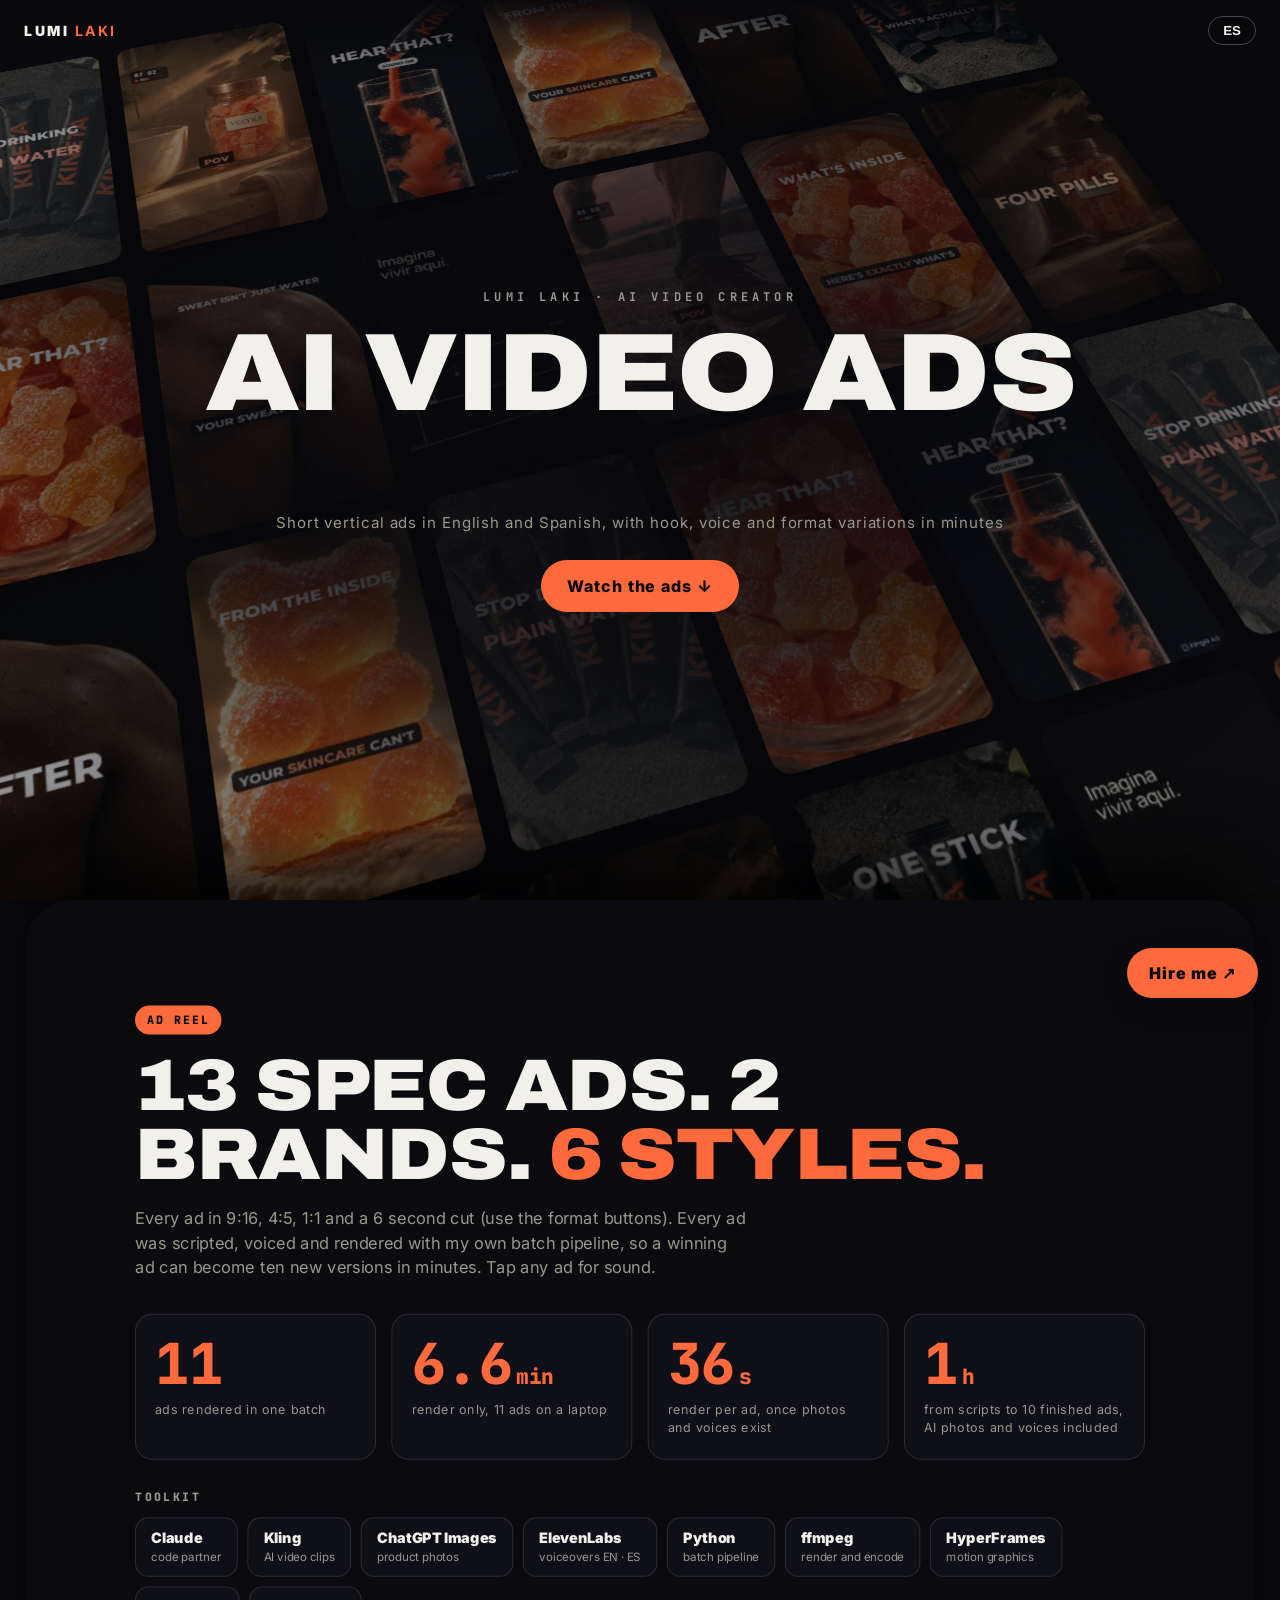
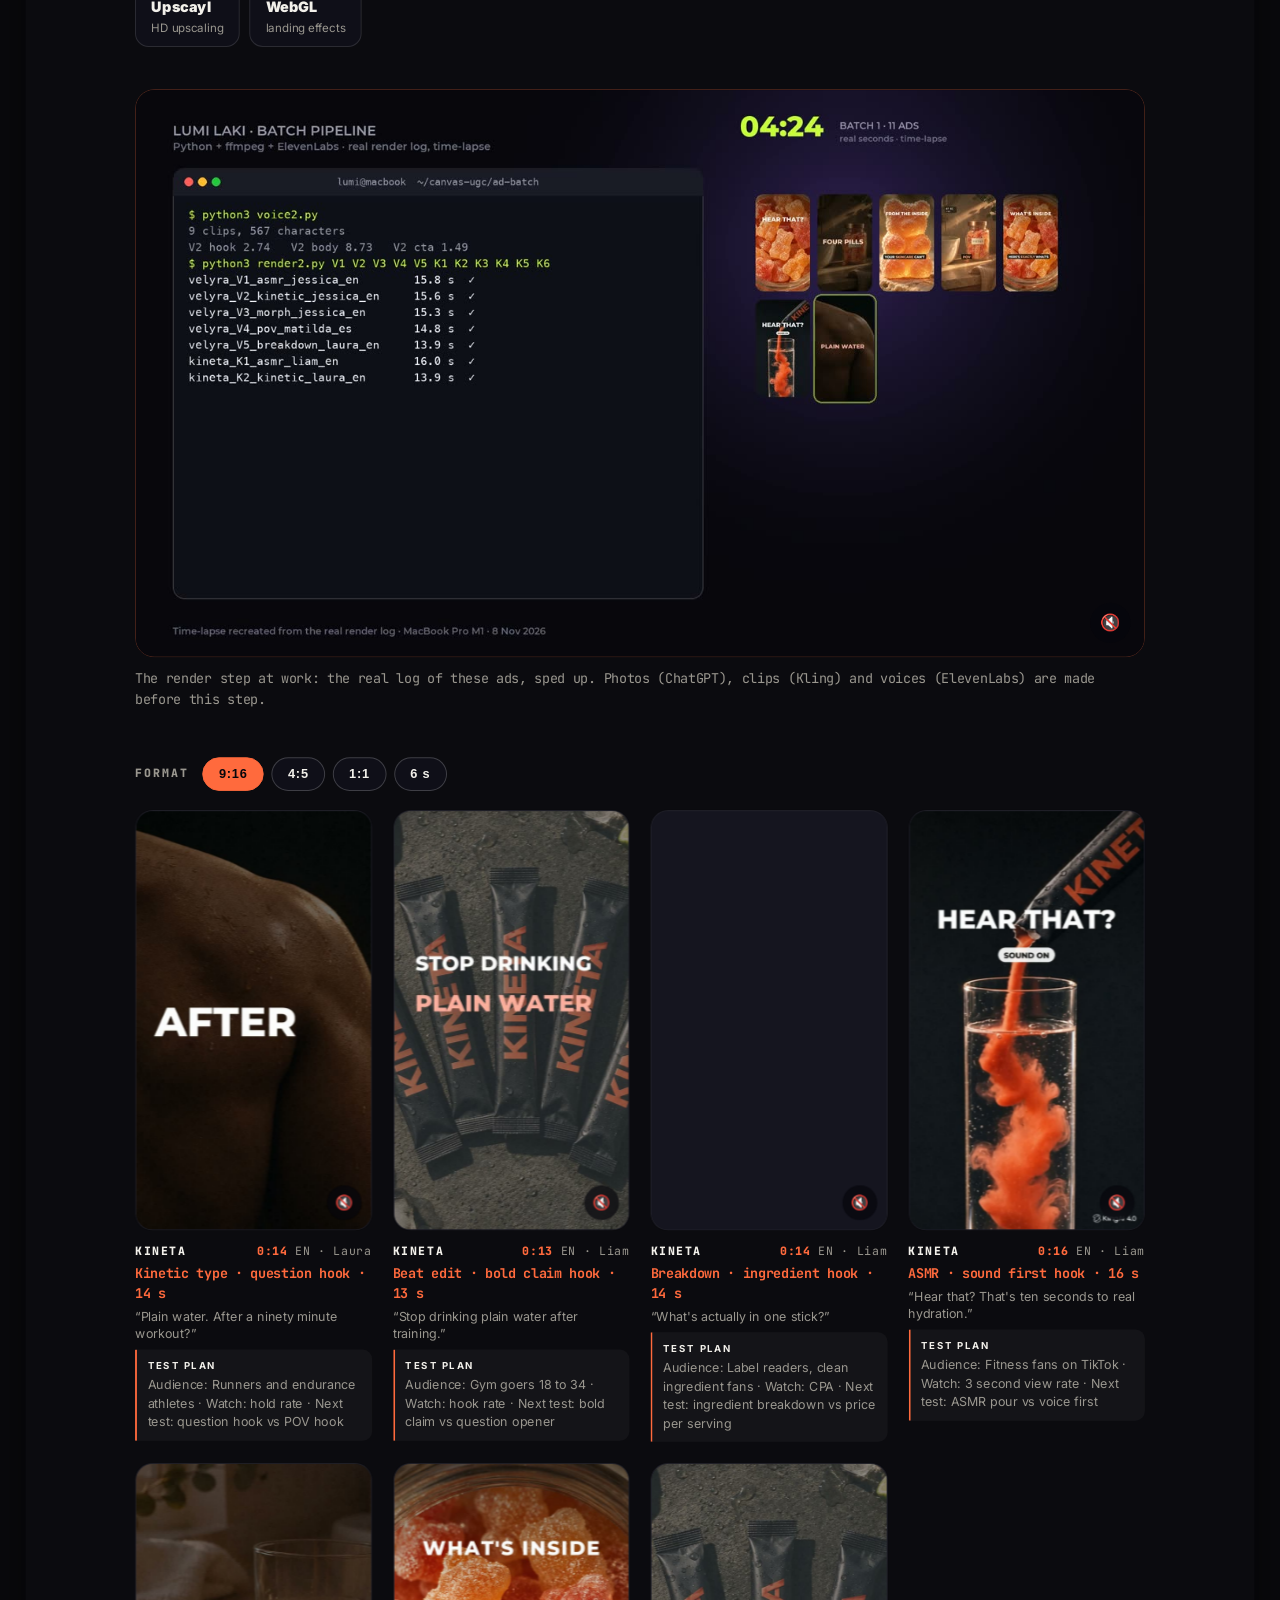
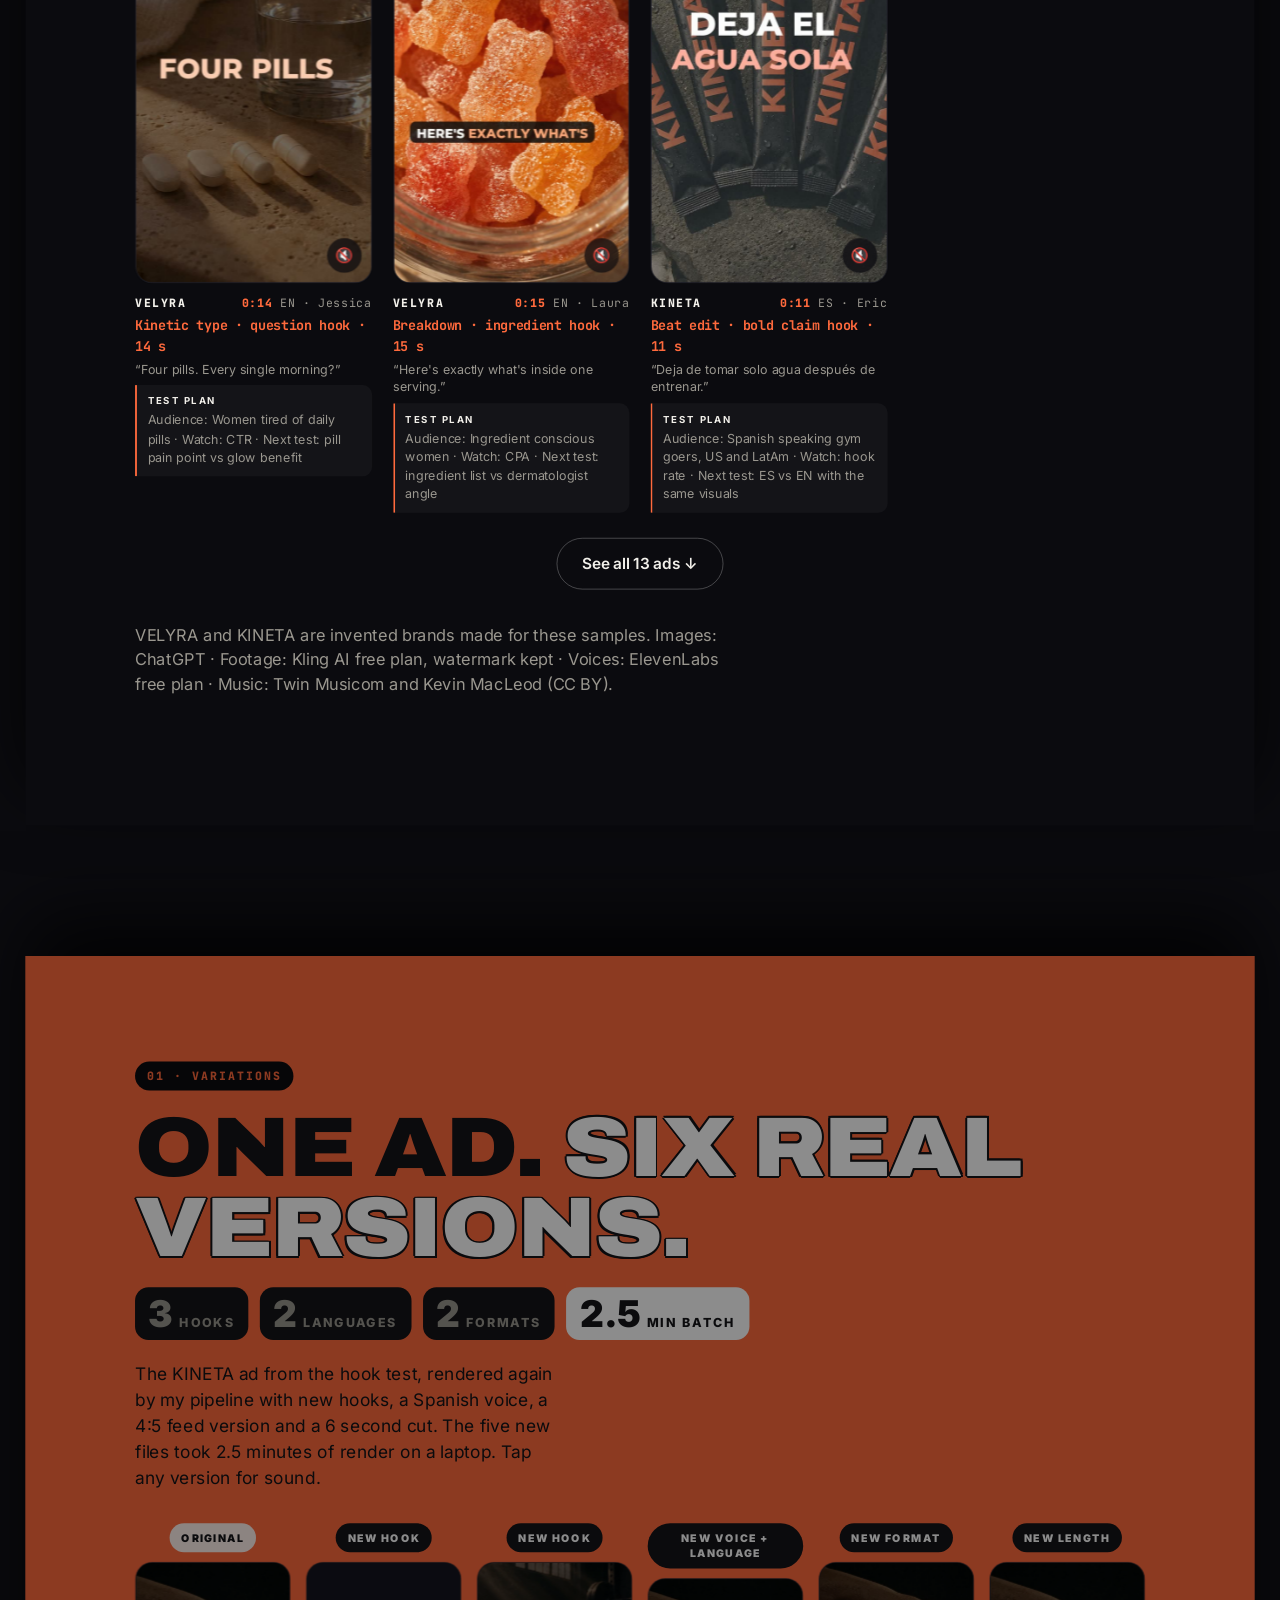
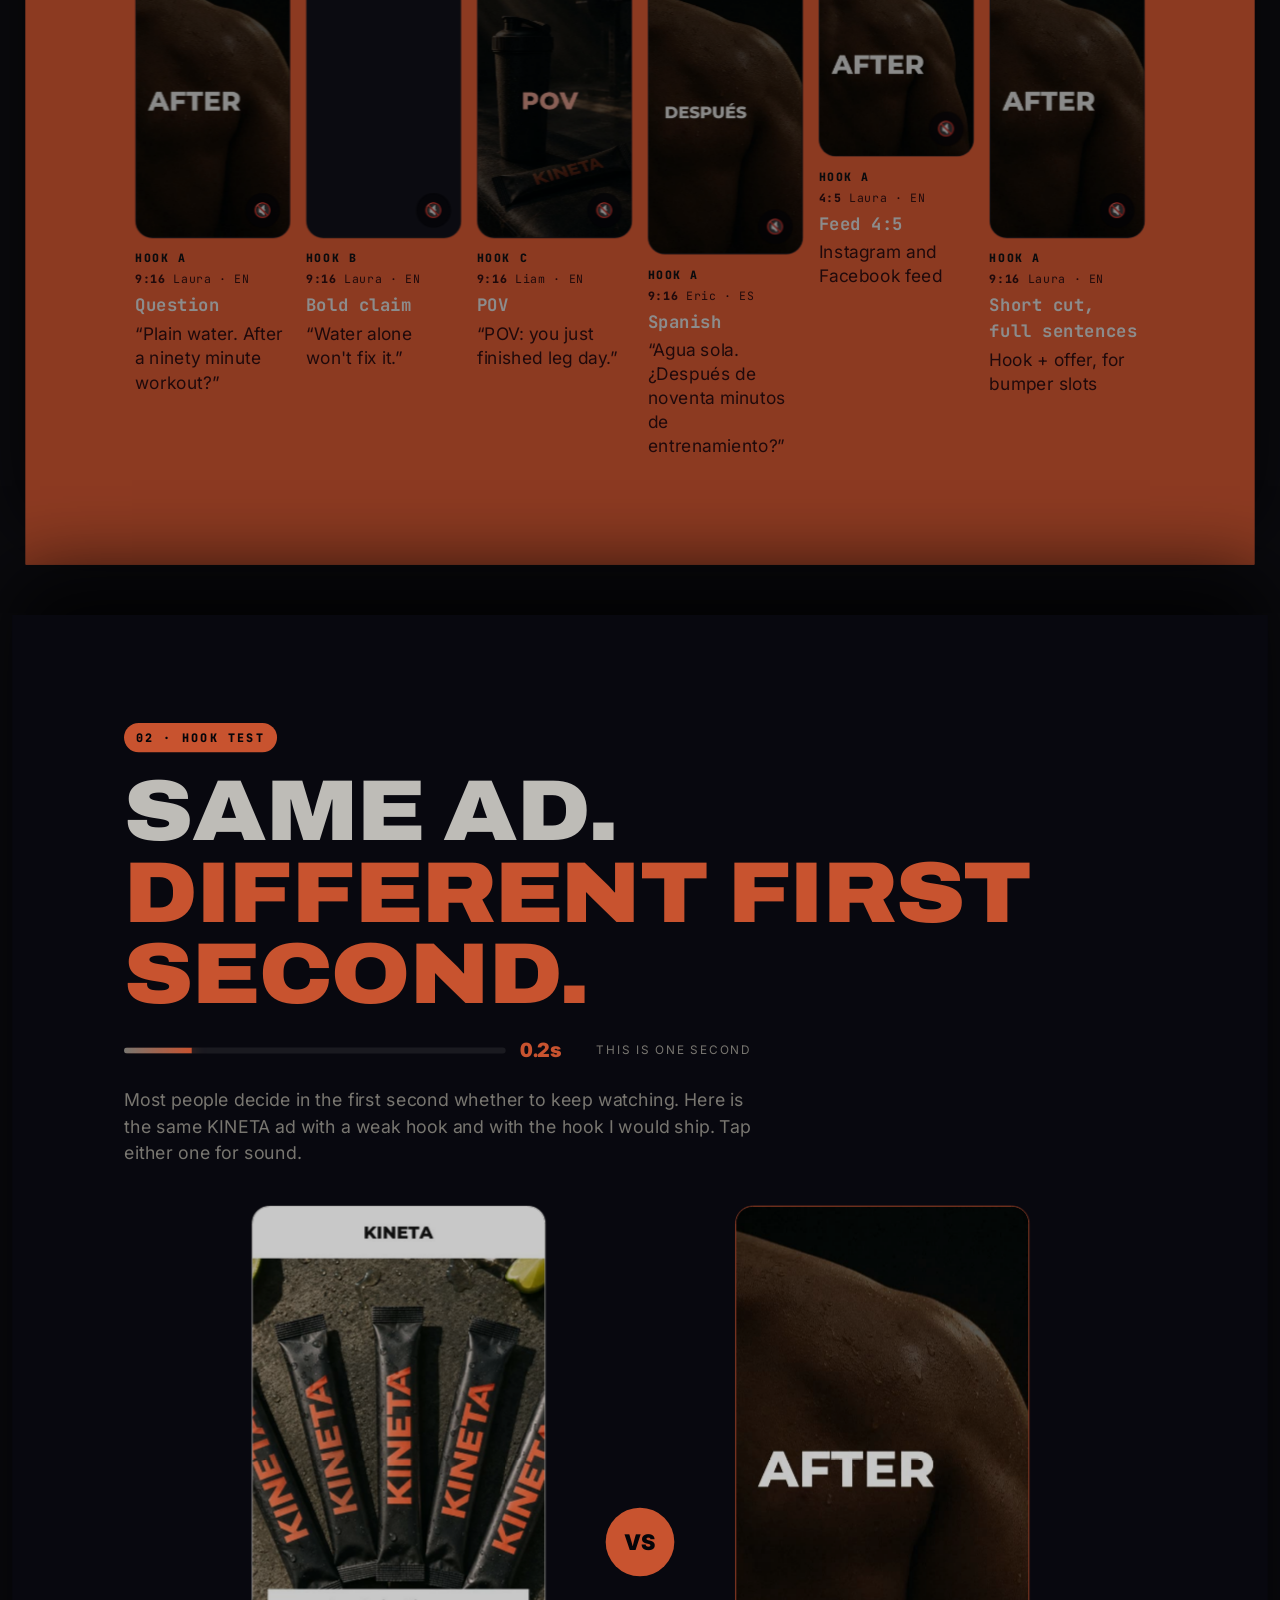
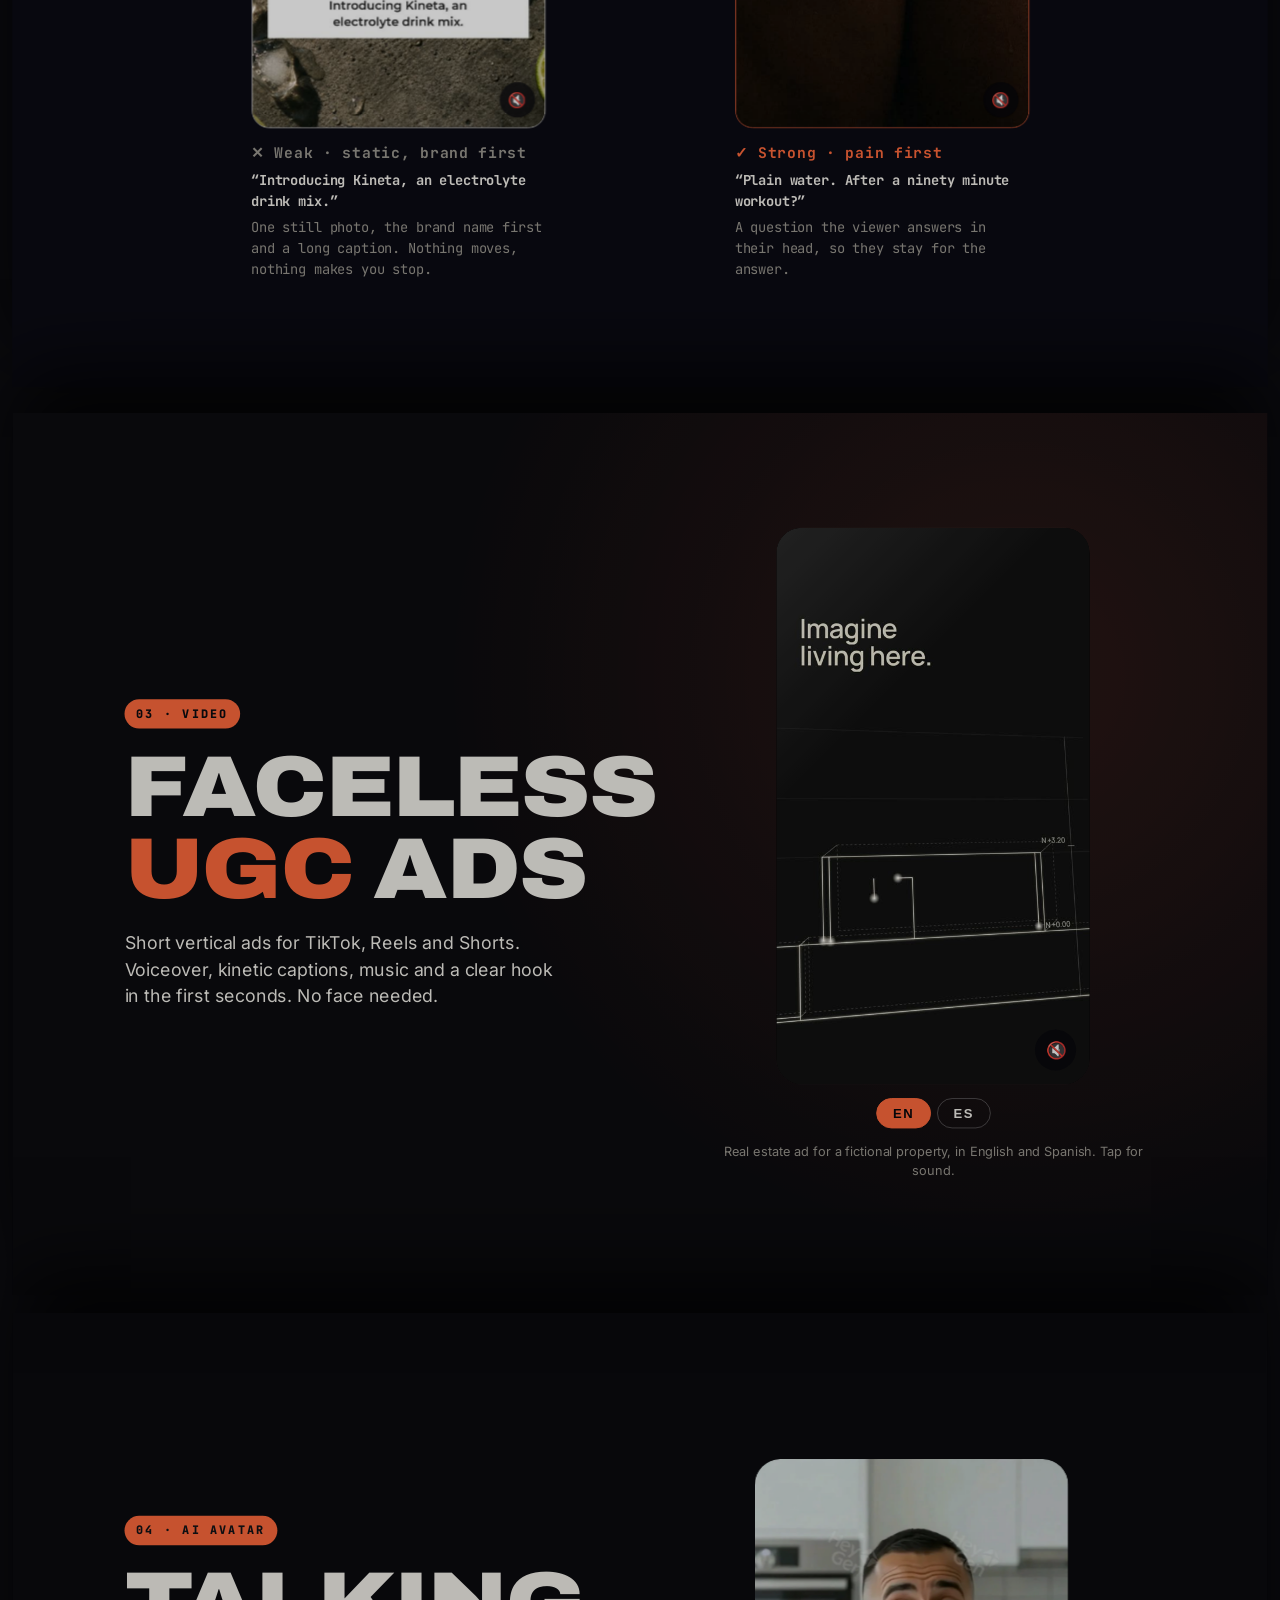
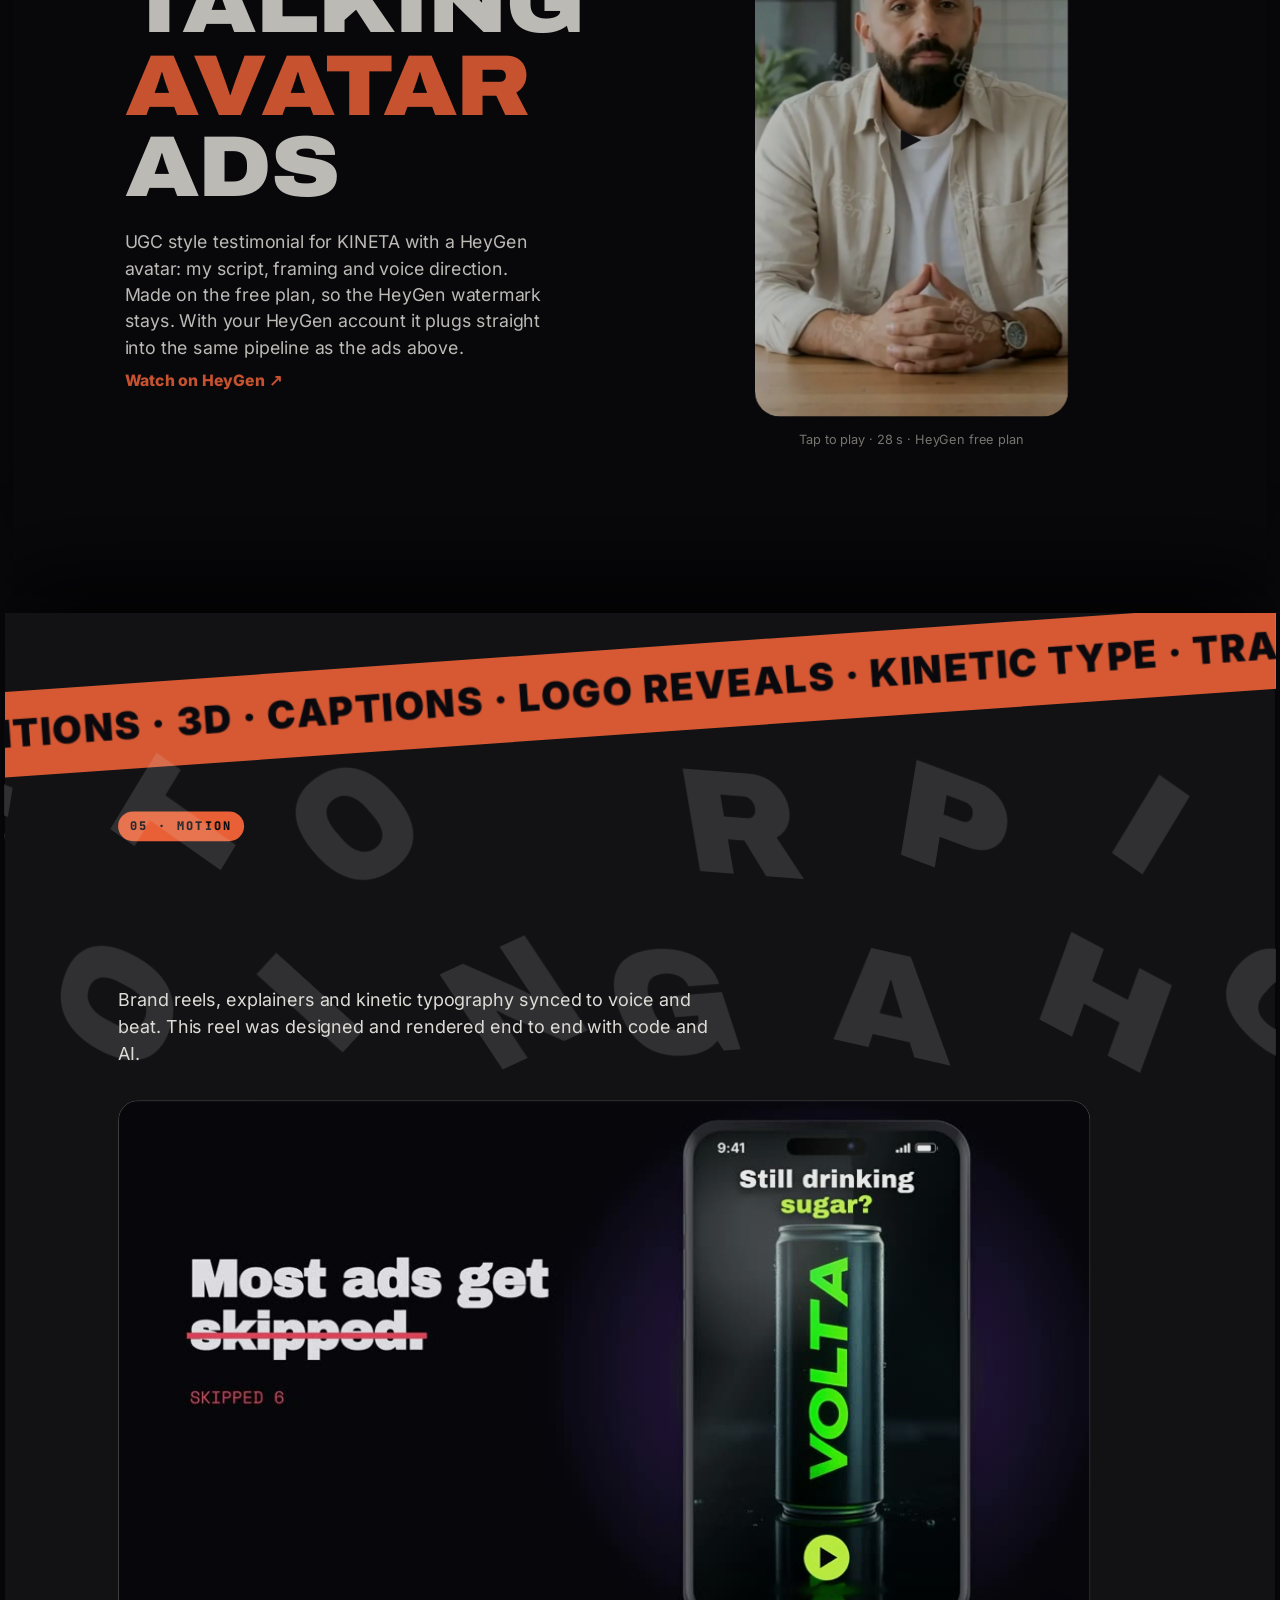
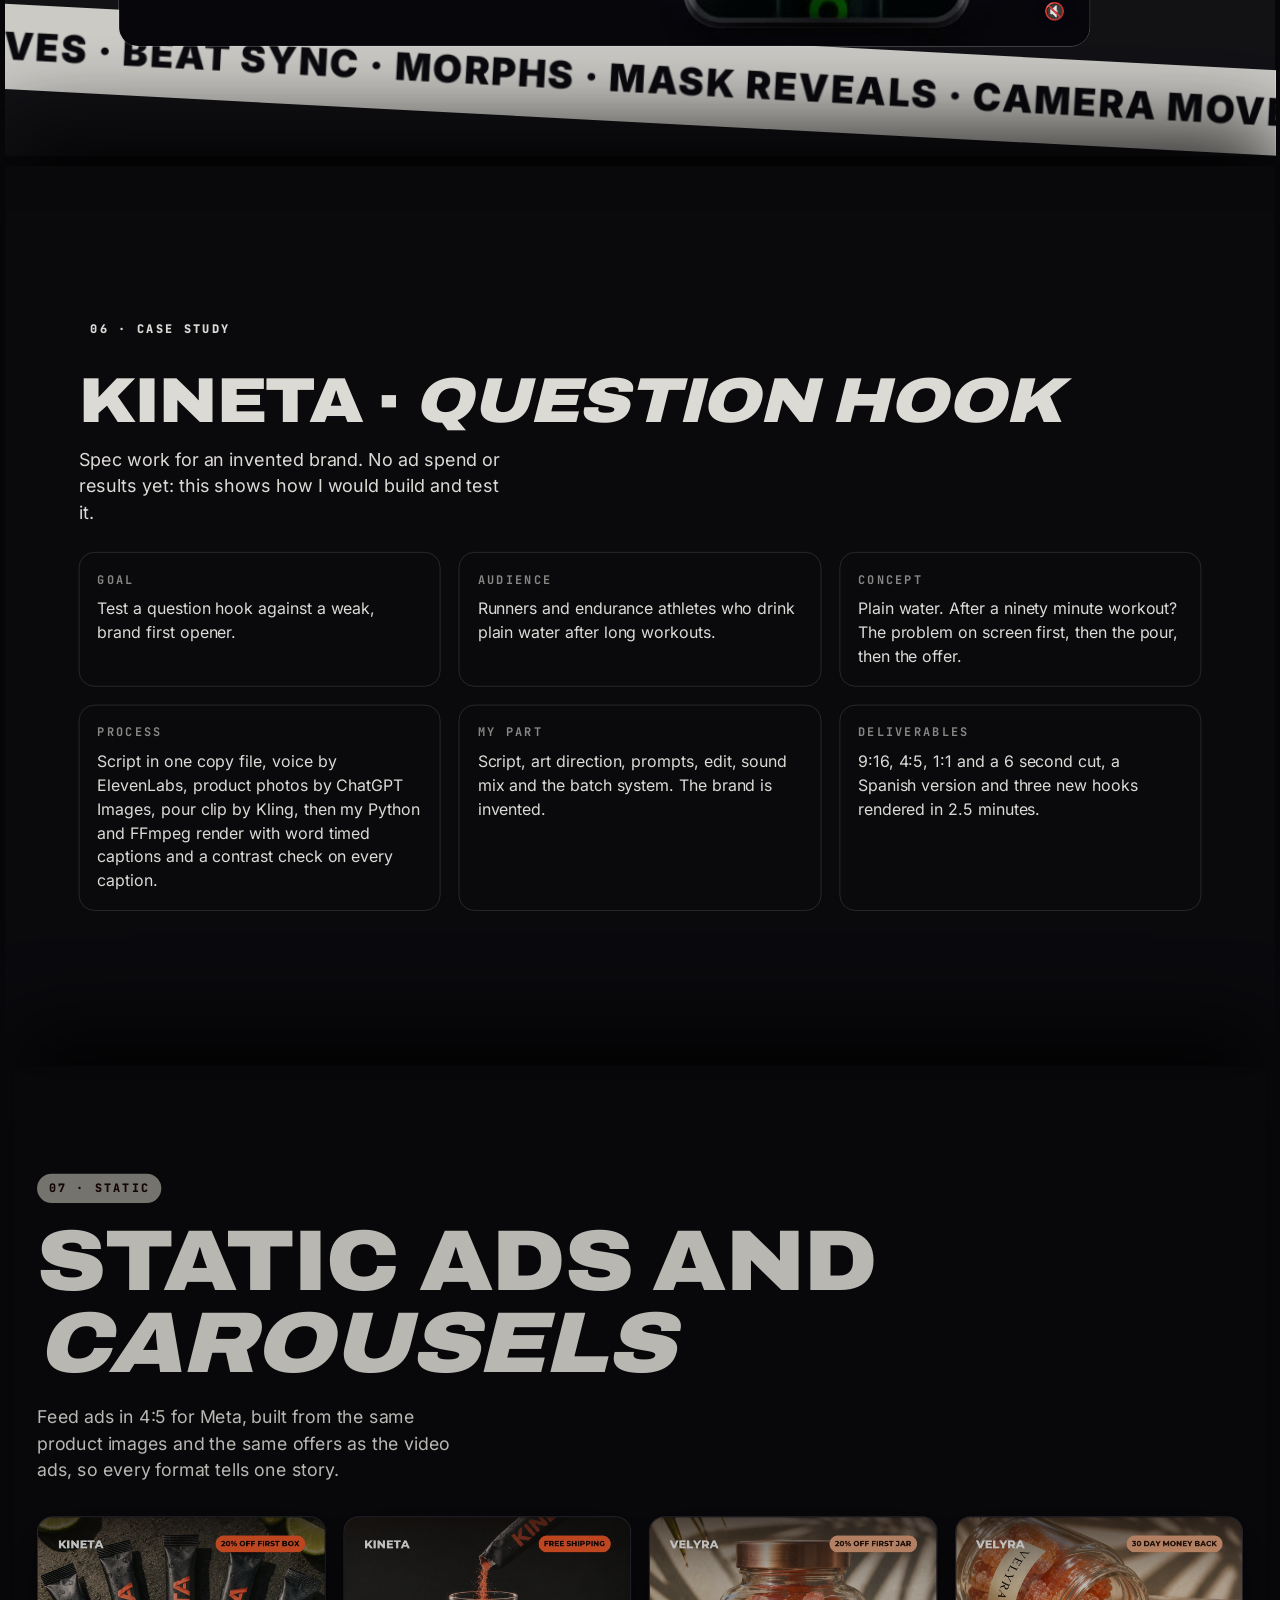
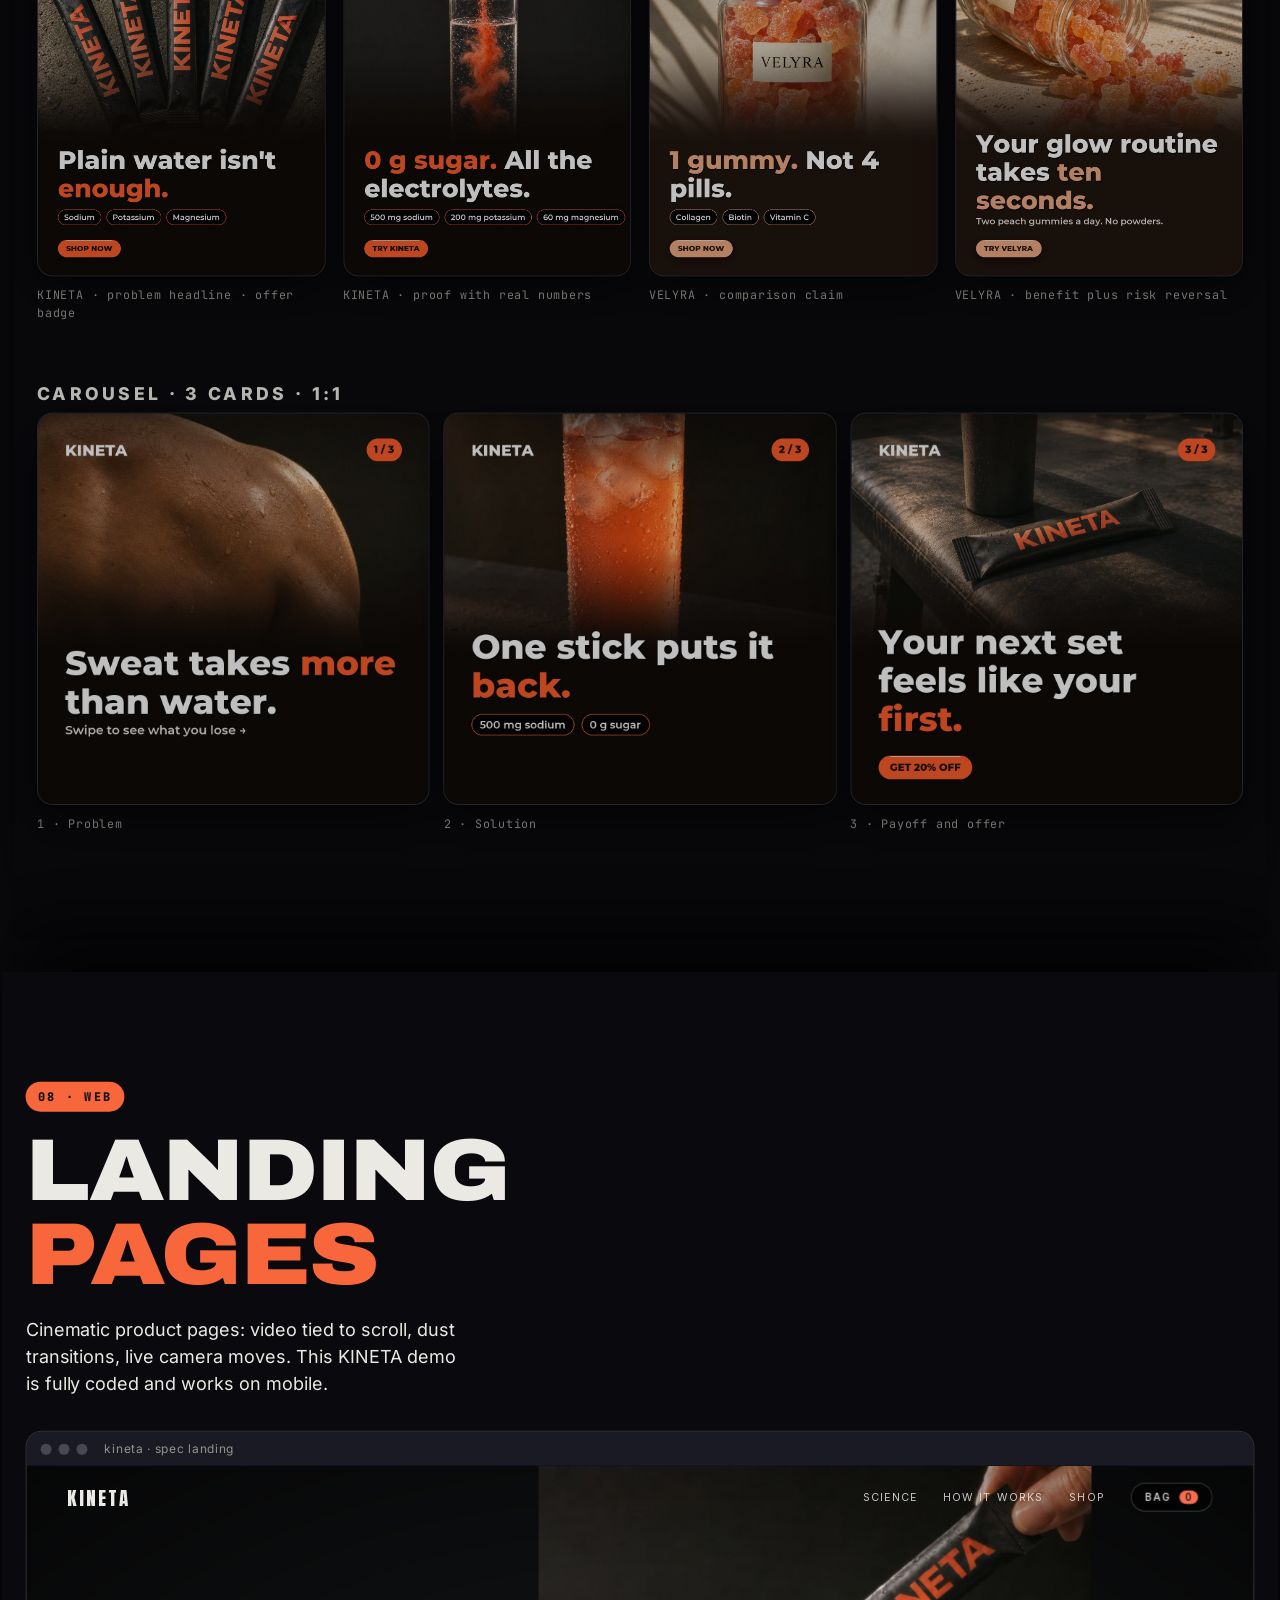
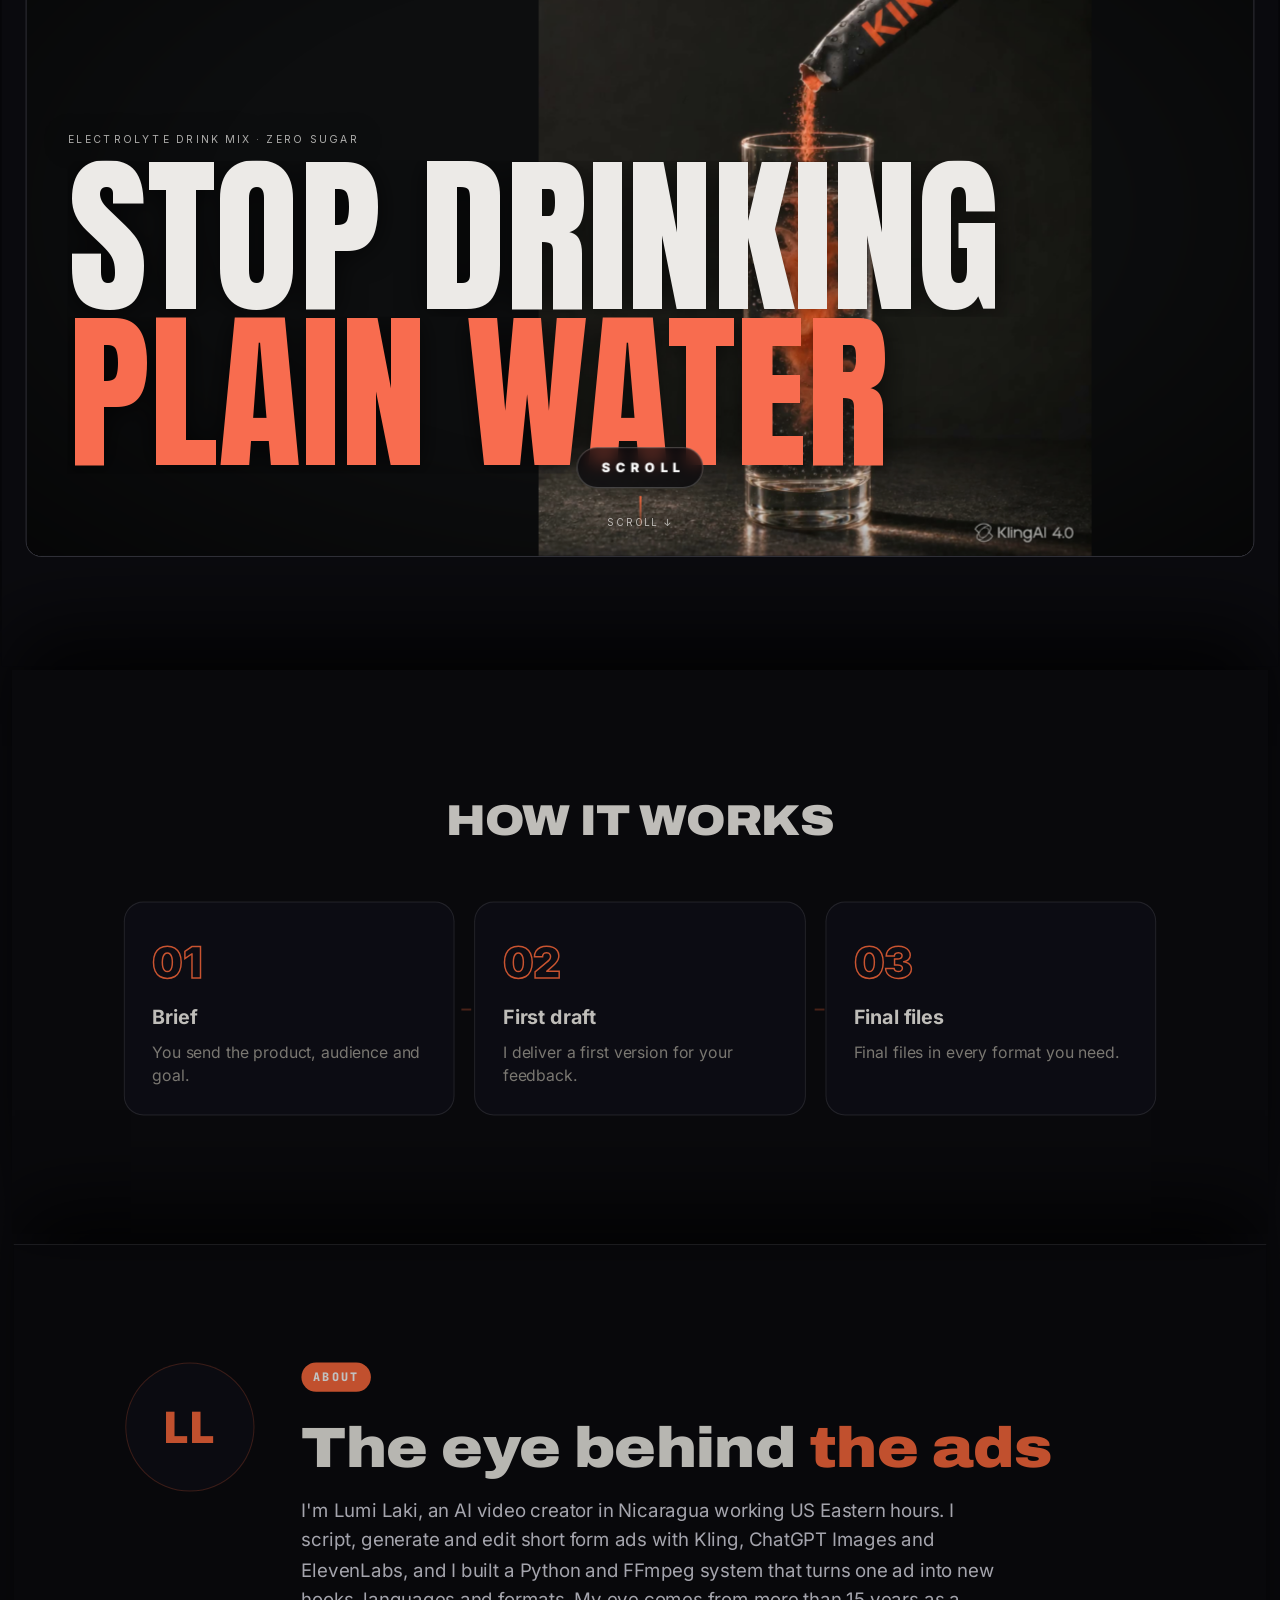
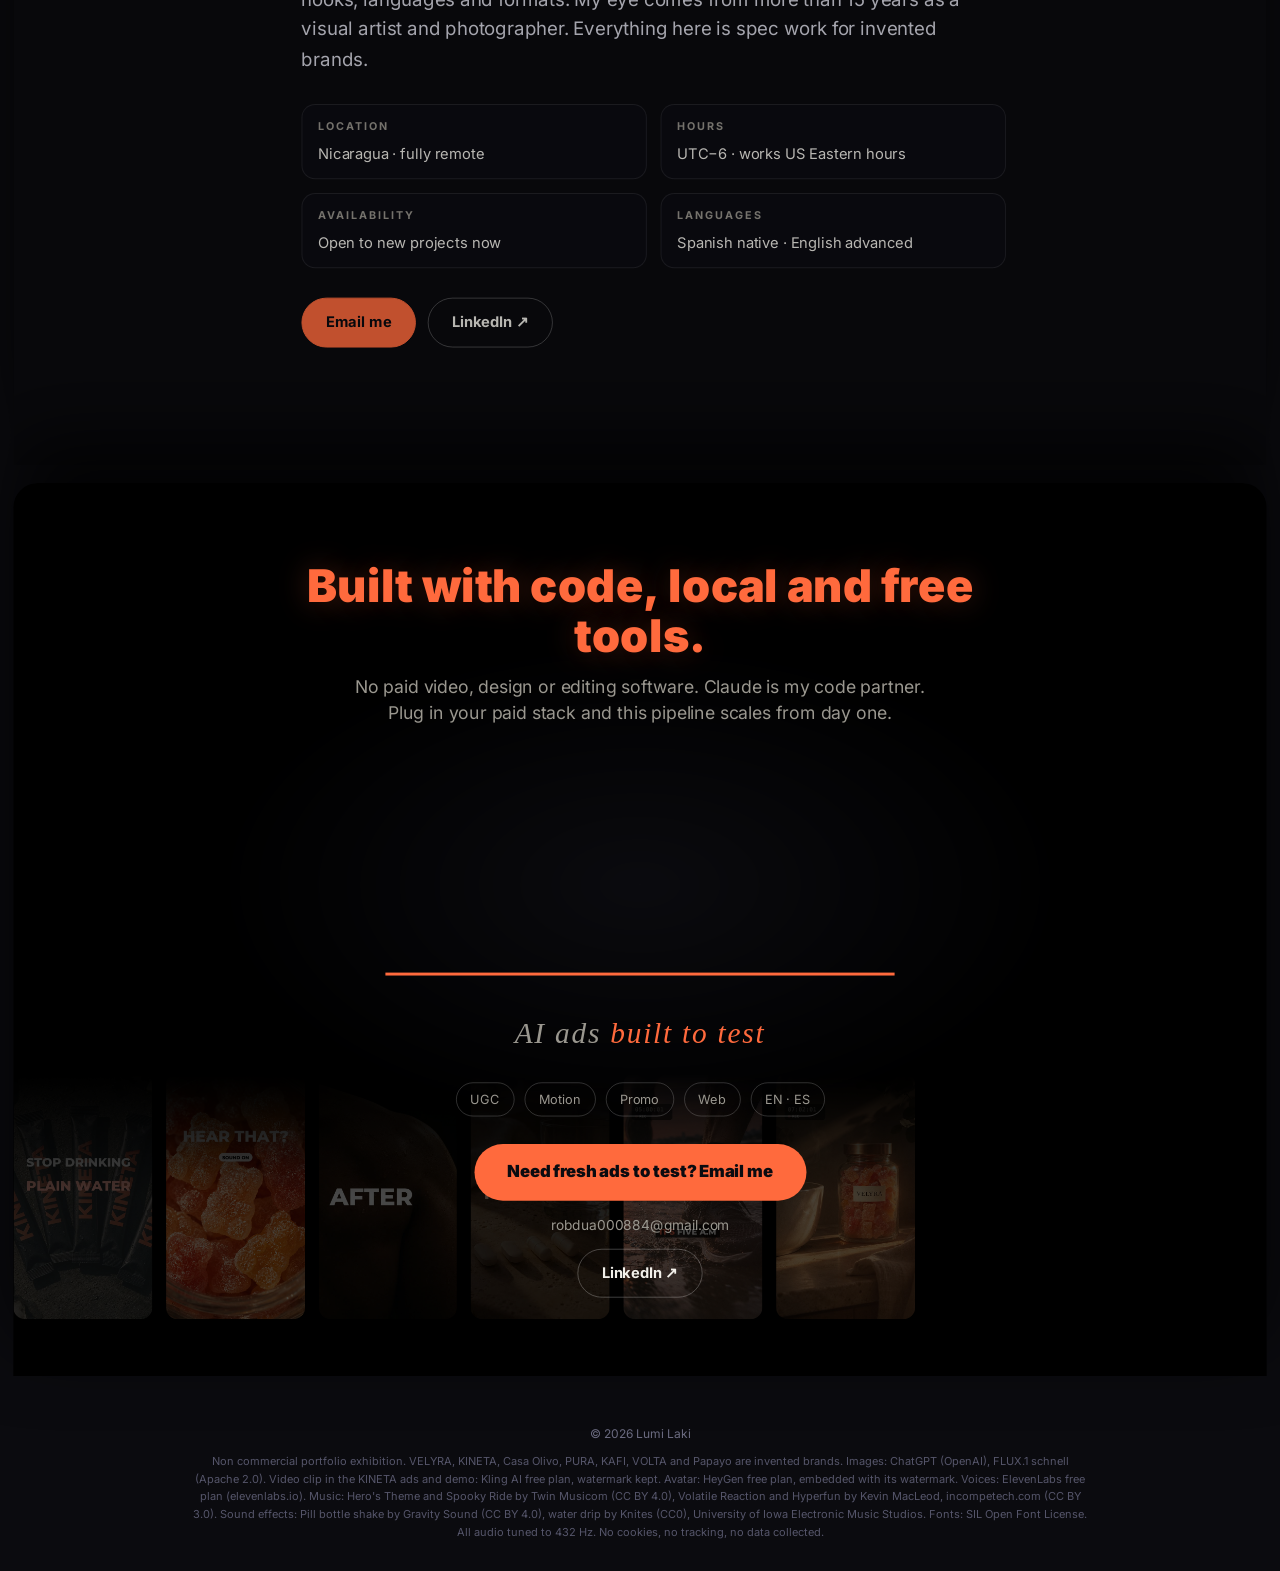
==== commit 9b6c7e6f: "Portafolio Lumi Laki 2026-11-10" ====
--- a/index.html
+++ b/index.html
@@ -15,7 +15,7 @@
 <meta name="twitter:card" content="summary_large_image">
 <meta name="twitter:image" content="https://lumilaki.github.io/og.jpg">
 <style>
-:root{--bg:#07070c;--ink:#f4f4f8;--mute:#a3a3b8;--lime:#c6ff3d;--violet:#8b5cf6;--cyan:#22d3ee;--coral:#ff5a5f;--blue:#3b5bff}
+:root{--bg:#0b0b0f;--surf:#141418;--ink:#f2f0ea;--mute:#9a978f;--lime:#ff6a3d;--violet:var(--lime);--cyan:var(--lime);--coral:var(--mute);--blue:var(--lime)}
 *{box-sizing:border-box;margin:0;padding:0}
 html{scroll-behavior:smooth}
 body{background:var(--bg);color:var(--ink);font-family:-apple-system,"Helvetica Neue",Arial,sans-serif;overflow-x:hidden;line-height:1.5}
@@ -44,11 +44,11 @@
 .reveal.in{opacity:1;transform:none}
 .d2{transition-delay:.15s}.d3{transition-delay:.3s}
 
-.s-ugc{background:radial-gradient(circle at 80% 30%,#c6ff3d22,transparent 50%),var(--bg)}
+.s-ugc{background:radial-gradient(circle at 80% 30%,#ff6a3d22,transparent 50%),var(--bg)}
 .s-ugc .tag{background:var(--lime);color:#0b0b10}
 .s-ugc h2 em{color:var(--lime);font-style:normal}
-.phone{position:relative;width:min(320px,72vw);aspect-ratio:9/16;margin:auto;border-radius:26px;overflow:hidden;background:#000;box-shadow:0 0 0 1px #ffffff22,0 30px 80px #000c,0 0 70px #c6ff3d26;transition:box-shadow .4s}
-.phone:hover{box-shadow:0 0 0 1px #c6ff3d66,0 40px 90px #000d,0 0 90px #c6ff3d40}
+.phone{position:relative;width:min(320px,72vw);aspect-ratio:9/16;margin:auto;border-radius:26px;overflow:hidden;background:#000;box-shadow:0 0 0 1px #ffffff22,0 30px 80px #000c,0 0 70px #ff6a3d26;transition:box-shadow .4s}
+.phone:hover{box-shadow:0 0 0 1px #ff6a3d66,0 40px 90px #000d,0 0 90px #ff6a3d40}
 .phone:after{content:"";position:absolute;inset:0;border-radius:26px;pointer-events:none;background:linear-gradient(135deg,#ffffff1c 0%,transparent 32%);mix-blend-mode:screen}
 .phone video{position:absolute;inset:0;width:100%;height:100%;object-fit:contain;display:block;background:#000}
 .phone-note{text-align:center;color:var(--mute);font-size:13px;margin-top:14px}
@@ -61,9 +61,9 @@
 .s-ai p{color:var(--mute);margin:12px auto 0;max-width:560px;padding:0 24px}
 
 .s-web{background:var(--bg)}
-.s-web .tag{background:var(--cyan);color:#06222a}
+.s-web .tag{background:var(--cyan);color:var(--surf)}
 .s-web h2 em{color:var(--cyan);font-style:normal}
-.browser{border-radius:16px;overflow:hidden;border:1px solid #ffffff25;background:#11111a;box-shadow:0 30px 80px #22d3ee25}
+.browser{border-radius:16px;overflow:hidden;border:1px solid #ffffff25;background:#11111a;box-shadow:0 30px 80px var(--lime)25}
 .bar{height:34px;background:#1b1b27;display:flex;align-items:center;gap:7px;padding:0 14px}
 .bar b{width:11px;height:11px;border-radius:50%;background:#ffffff35}
 
@@ -78,7 +78,7 @@
 
 /* END CARD */
 .end{min-height:90vh;display:flex;flex-direction:column;align-items:center;justify-content:center;text-align:center;position:relative;overflow:hidden;padding:80px 24px}
-.end h2{font-size:clamp(48px,10vw,120px);font-weight:900;letter-spacing:.06em;text-shadow:0 0 40px #8b5cf6aa}
+.end h2{font-size:clamp(48px,10vw,120px);font-weight:900;letter-spacing:.06em;text-shadow:0 0 40px var(--lime)aa}
 .end .line{width:0;height:3px;background:var(--lime);margin:8px auto 14px;transition:width 1.4s .3s}
 .end.in .line{width:min(520px,70vw)}
 .end .sub{font-size:clamp(20px,3vw,30px);font-style:italic;font-family:Georgia,serif}
@@ -86,7 +86,7 @@
 .pills{display:flex;flex-wrap:wrap;gap:10px;justify-content:center;margin:28px 0}
 .pills span{padding:7px 14px;border-radius:99px;border:1px solid #ffffff30;font-size:13px;color:var(--mute)}
 .contact{display:inline-block;padding:16px 34px;border-radius:99px;background:var(--lime);color:#0b0b10;font-weight:900;text-decoration:none;font-size:17px;transition:transform .2s,box-shadow .2s}
-.contact:hover{transform:translateY(-3px);box-shadow:0 12px 40px #c6ff3d70}
+.contact:hover{transform:translateY(-3px);box-shadow:0 12px 40px #ff6a3d70}
 .mail{margin-top:14px;color:var(--mute);font-size:14px}
 .endstrip{position:absolute;left:0;right:0;bottom:0;height:34%;overflow:hidden;opacity:.28;-webkit-mask-image:linear-gradient(transparent,#000 40%);mask-image:linear-gradient(transparent,#000 40%)}
 .es-in{display:flex;gap:14px;width:max-content;animation:strip 60s linear infinite}
@@ -96,7 +96,7 @@
 .end{background:radial-gradient(ellipse 50% 40% at 50% 45%,rgba(139,92,246,calc(var(--glow,0)*.35)),#000 70%)!important}
 .end h2{text-shadow:none!important}
 .end .contact{animation:pulse2 2.4s ease-in-out infinite}
-@keyframes pulse2{50%{box-shadow:0 0 0 14px #c6ff3d00,0 0 40px #c6ff3d66}}
+@keyframes pulse2{50%{box-shadow:0 0 0 14px #ff6a3d00,0 0 40px #ff6a3d66}}
 .end>*:not(.endstrip){position:relative;z-index:1}
 footer{text-align:center;color:#6b6b80;font-size:12px;padding:30px}
 
@@ -123,7 +123,7 @@
 .ad.big .adv{max-height:none}
 @media (max-width:900px){.ad.big{grid-column:span 1;grid-row:span 1}}
 .adv{position:relative;aspect-ratio:9/16;border-radius:18px;overflow:hidden;background:#15151f;border:1px solid #ffffff1f;cursor:pointer;transition:transform .5s cubic-bezier(.2,.7,.2,1),border-color .3s,box-shadow .3s}
-.adv:hover{transform:translateY(-6px);border-color:var(--lime);box-shadow:0 18px 40px #c6ff3d22}
+.adv:hover{transform:translateY(-6px);border-color:var(--lime);box-shadow:0 18px 40px #ff6a3d22}
 .adv video{width:100%;height:100%;object-fit:cover;display:block;border-radius:inherit}
 .adv,.phone,.hg,.screen{isolation:isolate;-webkit-mask-image:-webkit-radial-gradient(white,black);mask-image:radial-gradient(white,black)}
 .adv .pst{position:absolute;inset:0;width:100%;height:100%;object-fit:cover;transition:opacity .5s;pointer-events:none}
@@ -133,7 +133,7 @@
 .dur{position:absolute;left:10px;top:10px;font-size:11px;font-weight:800;letter-spacing:.08em;padding:4px 8px;border-radius:99px;background:#07070cb0;backdrop-filter:blur(8px)}
 .adm{display:flex;flex-wrap:wrap;gap:4px 8px;justify-content:space-between;align-items:baseline;margin-top:12px;font-size:12px;letter-spacing:.16em}
 .adm .dur{position:static;background:none;backdrop-filter:none;padding:0;margin-right:8px;color:var(--lime);font-size:inherit}
-.adt{margin-top:8px;padding:9px 11px;border-left:2px solid var(--violet);background:#0e0e17;border-radius:0 10px 10px 0;font-size:12px;line-height:1.5;color:var(--mute)}.adt b{display:block;color:var(--ink);font-size:10px;letter-spacing:.18em;text-transform:uppercase;margin-bottom:3px}
+.adt{margin-top:8px;padding:9px 11px;border-left:2px solid var(--lime);background:var(--surf);border-radius:0 10px 10px 0;font-size:13px;line-height:1.5;color:var(--mute)}.adt b{display:block;color:var(--ink);font-size:10px;letter-spacing:.18em;text-transform:uppercase;margin-bottom:3px}
 .adm b{font-weight:900}.adm span{color:var(--mute);letter-spacing:.08em}
 .adf{font-size:14px;font-weight:700;margin-top:4px;color:var(--lime)}
 .adh{font-size:13px;color:var(--mute);margin-top:4px;line-height:1.4}
@@ -156,7 +156,7 @@
 .slam .w,.swap .w{display:inline-block;white-space:nowrap}
 .slam .c{display:inline-block;opacity:0;animation:slam .7s cubic-bezier(.2,.9,.2,1.2) forwards;animation-delay:calc(.35s + var(--i)*.05s)}
 @keyframes slam{0%{opacity:0;transform:scale(3.2) translateY(-20px);filter:blur(14px)}60%{opacity:1;filter:blur(0)}100%{opacity:1;transform:none;filter:blur(0)}}
-.swap{display:block;height:1.12em;overflow:hidden;white-space:nowrap;font-size:clamp(22px,4.2vw,66px);color:var(--lime);text-shadow:0 0 30px #c6ff3d55;margin-top:.12em}
+.swap{display:block;height:1.12em;overflow:hidden;white-space:nowrap;font-size:clamp(22px,4.2vw,66px);color:var(--lime);text-shadow:0 0 30px #ff6a3d55;margin-top:.12em}
 .swap{overflow:visible!important}
 .swap.dusty{position:relative}
 .swap .dust{position:absolute;left:-15%;top:-60%;width:130%;height:220%;pointer-events:none}
@@ -166,53 +166,56 @@
 .swap.out .c{opacity:0;transform:translateX(var(--dx,0)) scale(.2);transition-duration:.13s,.1s;transition-delay:0s}
 .sub{margin-top:22px;color:var(--mute);font-size:15px;letter-spacing:.06em;opacity:0;animation:fadein .8s 1.2s forwards}
 .hero-cta{display:inline-block;margin-top:26px;padding:14px 26px;border-radius:99px;background:var(--lime);color:#07070c;font-weight:800;text-decoration:none;letter-spacing:.06em;opacity:0;animation:fadein .8s 1.4s forwards;transition:transform .3s,box-shadow .3s}
-.hero-cta:hover{transform:translateY(-3px);box-shadow:0 14px 34px #c6ff3d55}
+.hero-cta:hover{transform:translateY(-3px);box-shadow:0 14px 34px #ff6a3d55}
 @keyframes fadein{to{opacity:1}}
 
 /* MOTION · tipografía cinética ligada al scroll + bandas en movimiento */
-.s-motion{background:var(--blue);flex-direction:column}
-.s-motion .tag{background:#fff;color:var(--blue)}
-.s-motion p{color:#e6eaff;max-width:620px}
+.s-motion{background:var(--surf);flex-direction:column}
+.s-motion .tag{background:var(--lime);color:#0b0b10}
+.s-motion p{color:var(--ink);max-width:620px}
 .wrap.solo{display:block!important;position:relative;z-index:2}
 .kin{font-size:clamp(46px,10.5vw,160px)!important;line-height:.9;white-space:nowrap;margin:6px 0 22px}
 .kin .lt{display:inline-block;will-change:transform}
+.s-motion .wrap{position:relative;z-index:2;padding-top:90px}.s-motion .kin{font-size:clamp(40px,8.4vw,138px)!important;font-stretch:100%}@media (max-width:640px){.s-motion .kin{font-size:8.6vw!important;font-stretch:90%}.s-motion .wrap{padding-top:70px}}.s-motion .bands{opacity:.92}
+.kin .lt{color:var(--ink);animation:kwave 3.2s ease-in-out infinite;animation-delay:calc(var(--i)*.11s)}
+@keyframes kwave{0%,70%,100%{color:var(--ink)}35%{color:var(--lime)}}
 .bands{position:absolute;inset:0;pointer-events:none;z-index:1}
 .bandx{position:absolute;left:-10%;width:120%;padding:14px 0;white-space:nowrap;font-weight:900;font-size:clamp(22px,3vw,40px);letter-spacing:.04em;overflow:hidden}
 .bandx span{display:inline-block;will-change:transform}
-.b-a{top:12%;background:var(--lime);color:#0b0b10;transform:rotate(-6deg)}
-.b-b{bottom:8%;background:#0b0b10;color:#fff;transform:rotate(4deg)}
+.b-a{top:3%;background:var(--lime);color:#0b0b10;transform:rotate(-4deg)}
+.b-b{bottom:3%;background:var(--ink);color:#0b0b10;transform:rotate(3deg)}
 .screen{position:relative;margin-top:34px;aspect-ratio:16/9;border-radius:20px;overflow:hidden;box-shadow:0 40px 90px #0007;border:1px solid #ffffff40;max-width:980px}
 .screen video{width:100%;height:100%;object-fit:cover;display:block;cursor:pointer}
 .snd2{position:absolute;right:14px;bottom:14px;width:42px;height:42px;border-radius:50%;border:0;background:#07070cb0;color:#fff;font-size:17px;cursor:pointer}
 
 /* VARIATIONS · un guion que se multiplica */
-.s-promo{background:var(--coral)}
-.s-promo .tag{background:#0b0b10;color:var(--coral)}
-.s-promo h2,.s-promo p{color:#160608}
-.s-promo h2 em{font-style:normal;color:#fff;text-shadow:2px 0 #160608,-2px 0 #160608,0 2px #160608,0 -2px #160608,1.5px 1.5px #160608,-1.5px -1.5px #160608,1.5px -1.5px #160608,-1.5px 1.5px #160608}
+.s-promo{background:var(--lime)}
+.s-promo .tag{background:#0b0b10;color:var(--lime)}
+.s-promo h2,.s-promo p{color:var(--surf)}
+.s-promo h2 em{font-style:normal;color:#fff;text-shadow:2px 0 var(--surf),-2px 0 var(--surf),0 2px var(--surf),0 -2px var(--surf),1.5px 1.5px var(--surf),-1.5px -1.5px var(--surf),1.5px -1.5px var(--surf),-1.5px 1.5px var(--surf)}
 .chips{display:none;flex-wrap:wrap;gap:8px;margin-top:22px}
-.chips span{font-size:12px;font-weight:800;letter-spacing:.12em;padding:7px 12px;border-radius:99px;background:#160608;color:var(--coral)}
+.chips span{font-size:12px;font-weight:800;letter-spacing:.12em;padding:7px 12px;border-radius:99px;background:var(--surf);color:var(--coral)}
 
 
 .eq{display:flex;flex-wrap:wrap;align-items:center;gap:10px 12px;margin:6px 0 22px}
-.eq .f{display:inline-flex;align-items:baseline;gap:6px;padding:8px 14px;border-radius:14px;background:#160608;color:var(--coral);opacity:.18;transform:translateY(16px) scale(.9);transition:opacity .45s,transform .55s cubic-bezier(.2,.9,.2,1.3),background .3s}
+.eq .f{display:inline-flex;align-items:baseline;gap:6px;padding:8px 14px;border-radius:14px;background:var(--surf);color:var(--coral);opacity:.18;transform:translateY(16px) scale(.9);transition:opacity .45s,transform .55s cubic-bezier(.2,.9,.2,1.3),background .3s}
 .eq .f b{font-size:clamp(26px,3vw,40px);font-weight:900;line-height:1}
 .eq .f i{font-style:normal;font-weight:800;font-size:13px;letter-spacing:.14em;text-transform:uppercase}
 .eq .f.on{opacity:1;transform:none}
-.eq .f.hot{background:#fff;color:#160608}
-.eq .x{font-size:28px;font-weight:900;color:#160608;opacity:.35}
+.eq .f.hot{background:#fff;color:var(--surf)}
+.eq .x{font-size:28px;font-weight:900;color:var(--surf);opacity:.35}
 .var-grid{display:grid;grid-template-columns:repeat(6,1fr);gap:16px;align-items:end;margin-top:34px}
-.vcard .adv{border-color:#160608}
+.vcard .adv{border-color:var(--surf)}
 .adv.r45{aspect-ratio:4/5}
-.s-promo .adm b{color:#160608}.s-promo .adm span,.s-promo .adh{color:#3a1214}.s-promo .adf{color:#fff}
+.s-promo .adm b{color:var(--surf)}.s-promo .adm span,.s-promo .adh{color:#3a1214}.s-promo .adf{color:#fff}
 .s-promo .eq .f{opacity:1;transform:none}
 @media (max-width:1000px){.var-grid{grid-template-columns:repeat(3,1fr)}}
 @media (max-width:640px){.var-grid{grid-template-columns:1fr 1fr}}
 /* WEB · demo viva */
 .s-web{background:var(--bg)}
-.s-web .tag{background:var(--cyan);color:#06222a}
+.s-web .tag{background:var(--cyan);color:var(--surf)}
 .s-web h2 em{color:var(--cyan);font-style:normal}
-.browser{border-radius:16px;overflow:hidden;border:1px solid #ffffff25;background:#11111a;box-shadow:0 30px 80px #22d3ee25}
+.browser{border-radius:16px;overflow:hidden;border:1px solid #ffffff25;background:#11111a;box-shadow:0 30px 80px var(--lime)25}
 .bar .url{margin-left:10px;font-size:12px;color:var(--mute);letter-spacing:.06em}
 .live{position:relative;aspect-ratio:16/10;overflow:hidden;background:#0e0f10}
 .live iframe{position:absolute;top:0;left:0;width:1440px;height:900px;border:0;transform-origin:0 0}
@@ -244,19 +247,19 @@
 .s-hook p{color:var(--mute);max-width:640px}
 .vs{display:grid;grid-template-columns:1fr auto 1fr;gap:28px;align-items:center;max-width:860px;margin:40px auto 0}
 .side{margin:0}.side .adv{max-width:300px;margin:auto}
-.side.weak .adv{border-color:#ff5a5f88}
-.side.strong .adv{border-color:var(--lime);box-shadow:0 0 50px #c6ff3d33}
+.side.weak .adv{border-color:var(--mute)88}
+.side.strong .adv{border-color:var(--lime);box-shadow:0 0 50px #ff6a3d33}
 .side figcaption{max-width:300px;margin:14px auto 0;font-size:14px}
 .side figcaption b{display:block;font-size:15px;letter-spacing:.06em}
 .weak figcaption b{color:var(--coral)}.strong figcaption b{color:var(--lime)}
 .side q{display:block;margin:6px 0;font-weight:700}
 .side figcaption span{color:var(--mute)}
 .vsb{width:70px;height:70px;border-radius:50%;display:grid;place-items:center;font-weight:900;font-size:22px;background:var(--lime);color:#07070c;animation:vsp 1.8s ease-in-out infinite}
-@keyframes vsp{50%{transform:scale(1.15) rotate(-8deg);box-shadow:0 0 40px #c6ff3d88}}
+@keyframes vsp{50%{transform:scale(1.15) rotate(-8deg);box-shadow:0 0 40px #ff6a3d88}}
 /* botón fijo de contacto */
 .hire{position:fixed;right:22px;bottom:22px;z-index:30;padding:13px 22px;border-radius:99px;background:var(--lime);color:#07070c;font-weight:900;letter-spacing:.06em;text-decoration:none;box-shadow:0 12px 30px #0008;transform:translateY(120px);transition:transform .5s cubic-bezier(.2,.9,.2,1.2)}
 .hire.show{transform:none}
-@media (max-width:700px){.hire{padding:10px 16px;font-size:13px;right:14px;bottom:14px}}.hire:hover{box-shadow:0 12px 34px #c6ff3d66}
+@media (max-width:700px){.hire{padding:10px 16px;font-size:13px;right:14px;bottom:14px}}.hire:hover{box-shadow:0 12px 34px #ff6a3d66}
 /* celular: menos peso */
 @media (max-width:700px){.col:nth-child(n+4){display:none}.stats{grid-template-columns:1fr 1fr}.vs{grid-template-columns:1fr 1fr;gap:12px}.vsb{display:none}.side figcaption span{display:none}}
 .hero h1.mega{position:static;bottom:auto;font-size:inherit;letter-spacing:-.01em;color:var(--ink);font-weight:900;padding:0;text-align:center}
@@ -268,7 +271,7 @@
 /* barra de un segundo */
 .sec1{display:flex;align-items:center;gap:14px;margin:4px 0 22px;max-width:640px}
 .sec1-bar{flex:1;height:6px;border-radius:6px;background:#ffffff18;overflow:hidden}
-.sec1-bar i{display:block;height:100%;width:0;background:linear-gradient(90deg,var(--coral),var(--lime));box-shadow:0 0 14px #c6ff3d88}
+.sec1-bar i{display:block;height:100%;width:0;background:linear-gradient(90deg,var(--coral),var(--lime));box-shadow:0 0 14px #ff6a3d88}
 .sec1 b{font-variant-numeric:tabular-nums;font-size:20px;font-weight:900;color:var(--lime);min-width:3.2em;display:inline-block}
 .sec1 span{font-size:12px;letter-spacing:.16em;text-transform:uppercase;color:var(--mute)}
 .sec1.flash b{animation:flash .4s}
@@ -276,20 +279,20 @@
 /* how it works animado */
 .steps h3.kslam{font-size:clamp(30px,4vw,44px);font-weight:900;text-transform:uppercase;text-align:center;margin-bottom:50px}
 .flowgrid{position:relative}
-.flowline{position:absolute;left:8%;right:8%;top:50%;height:2px;background:repeating-linear-gradient(90deg,#c6ff3d55 0 10px,transparent 10px 20px);z-index:0;background-size:20px 2px;animation:dash 1s linear infinite}
+.flowline{position:absolute;left:8%;right:8%;top:50%;height:2px;background:repeating-linear-gradient(90deg,#ff6a3d55 0 10px,transparent 10px 20px);z-index:0;background-size:20px 2px;animation:dash 1s linear infinite}
 @keyframes dash{to{background-position:20px 0}}
-.flowdot{position:absolute;top:50%;left:0;width:16px;height:16px;margin:-8px 0 0 -8px;border-radius:50%;background:var(--lime);box-shadow:0 0 24px 6px #c6ff3daa;opacity:0}
+.flowdot{position:absolute;top:50%;left:0;width:16px;height:16px;margin:-8px 0 0 -8px;border-radius:50%;background:var(--lime);box-shadow:0 0 24px 6px #ff6a3daa;opacity:0}
 .flowgrid.run .flowdot{animation:travel 3.6s cubic-bezier(.6,0,.4,1) infinite}
 @keyframes travel{0%{left:0;opacity:0}6%{opacity:1}94%{opacity:1}100%{left:100%;opacity:0}}
 .flowgrid .step{position:relative;z-index:1;transition:transform .5s cubic-bezier(.2,.9,.2,1.3),border-color .4s,box-shadow .4s}
 .step .n{transition:color .4s,text-shadow .4s}
-.step.lit{transform:translateY(-10px) scale(1.03);border-color:var(--lime);box-shadow:0 18px 50px #c6ff3d22}
-.step.lit .n{color:var(--lime);text-shadow:0 0 24px #c6ff3d88}
-@media (max-width:800px){.flowline{left:50%;right:auto;top:4%;bottom:4%;width:2px;height:auto;background:repeating-linear-gradient(180deg,#c6ff3d55 0 10px,transparent 10px 20px)}.flowgrid.run .flowdot{animation:none;opacity:0}}
+.step.lit{transform:translateY(-10px) scale(1.03);border-color:var(--lime);box-shadow:0 18px 50px #ff6a3d22}
+.step.lit .n{color:var(--lime);text-shadow:0 0 24px #ff6a3d88}
+@media (max-width:800px){.flowline{left:50%;right:auto;top:4%;bottom:4%;width:2px;height:auto;background:repeating-linear-gradient(180deg,#ff6a3d55 0 10px,transparent 10px 20px)}.flowgrid.run .flowdot{animation:none;opacity:0}}
 .about{padding:120px 0;border-top:1px solid #ffffff12}
 .about .tag{background:var(--violet);color:#fff}
 .about-g{display:grid;grid-template-columns:auto 1fr;gap:48px;align-items:start}
-.about .mono{width:132px;height:132px;border-radius:50%;display:grid;place-items:center;font-weight:900;font-size:44px;letter-spacing:.04em;color:var(--lime);background:#0e0e16;border:1px solid #c6ff3d44;box-shadow:0 0 60px #8b5cf622}
+.about .mono{width:132px;height:132px;border-radius:50%;display:grid;place-items:center;font-weight:900;font-size:44px;letter-spacing:.04em;color:var(--lime);background:#0e0e16;border:1px solid #ff6a3d44;box-shadow:0 0 60px var(--lime)22}
 .about h2{font-size:clamp(34px,5vw,58px);font-weight:900;line-height:1.05;margin:10px 0 18px}.about h2 em{color:var(--lime);font-style:normal}
 .about .bio{font-size:clamp(16px,1.6vw,19px);line-height:1.6;color:#d9d9e4;max-width:720px}
 .facts{display:grid;grid-template-columns:repeat(2,minmax(0,1fr));gap:14px;margin:30px 0;max-width:720px}
@@ -323,10 +326,10 @@
 #intro.fuera .raya{opacity:0;transition:opacity .25s}
 @media (prefers-reduced-motion:reduce){#intro{display:none}}
 body:not(.ready) .slam .c,body:not(.ready) .kick,body:not(.ready) .sub,body:not(.ready) .hero-cta{animation-play-state:paused}
-.proc{margin:0 0 50px}.procv{margin-top:0;max-width:none;border-color:#c6ff3d44;box-shadow:0 30px 80px #000a,0 0 60px #8b5cf622}
+.proc{margin:0 0 50px}.procv{margin-top:0;max-width:none;border-color:#ff6a3d44;box-shadow:0 30px 80px #000a,0 0 60px var(--lime)22}
 .proc figcaption{color:var(--mute);font-size:14px;margin-top:12px}
-.chg{display:block;width:max-content;max-width:100%;margin:0 auto 10px;text-align:center;font-size:11px;font-weight:900;letter-spacing:.14em;padding:7px 12px;border-radius:99px;background:#160608;color:#fff}
-.vcard:first-child .chg{background:#ffffffe6;color:#160608}
+.chg{display:block;width:max-content;max-width:100%;margin:0 auto 10px;text-align:center;font-size:11px;font-weight:900;letter-spacing:.14em;padding:7px 12px;border-radius:99px;background:var(--surf);color:#fff}
+.vcard:first-child .chg{background:#ffffffe6;color:var(--surf)}
 .var-grid{align-items:start!important}
 .olang{display:flex;gap:6px;justify-content:center;margin-top:14px}
 .olang button{border:1px solid #ffffff40;background:none;color:var(--ink);font-weight:800;letter-spacing:.12em;padding:7px 16px;border-radius:99px;cursor:pointer}
@@ -338,7 +341,7 @@
 .tool:hover{border-color:var(--lime);transform:translateY(-3px)}
 .tool b{font-size:15px;font-weight:900}.tool i{font-style:normal;font-size:12px;color:var(--mute)}
 .free{max-width:820px;margin:0 auto 7vh}
-.free-h{font-size:clamp(26px,3.6vw,46px);font-weight:900;color:var(--lime);line-height:1.1;text-shadow:0 0 30px #c6ff3d44}
+.free-h{font-size:clamp(26px,3.6vw,46px);font-weight:900;color:var(--lime);line-height:1.1;text-shadow:0 0 30px #ff6a3d44}
 .free-p{color:var(--mute);font-size:clamp(15px,1.4vw,18px);margin:14px auto 0;max-width:620px}
 .fmt{display:flex;align-items:center;gap:8px;margin:0 0 20px;flex-wrap:wrap}
 .fmt span{font-size:12px;font-weight:800;letter-spacing:.2em;text-transform:uppercase;color:var(--mute);margin-right:6px}
@@ -346,16 +349,16 @@
 .fmt button.on{background:var(--lime);color:#07070c;border-color:var(--lime)}
 #grid .adv{transition:aspect-ratio .45s cubic-bezier(.2,.8,.2,1),transform .5s,border-color .3s}
 #grid.f-4x5 .adv{aspect-ratio:4/5}#grid.f-1x1 .adv{aspect-ratio:1/1}
-.s-avatar{background:radial-gradient(circle at 20% 40%,#22d3ee22,transparent 50%),var(--bg)}
-.s-avatar .tag{background:var(--cyan);color:#06222a}
+.s-avatar{background:radial-gradient(circle at 20% 40%,var(--lime)22,transparent 50%),var(--bg)}
+.s-avatar .tag{background:var(--cyan);color:var(--surf)}
 .s-avatar h2 em{color:var(--cyan);font-style:normal}
 .hg{position:relative;cursor:pointer;width:min(320px,72vw);aspect-ratio:9/16;margin:auto;border-radius:26px;overflow:hidden;background:#000;
-  box-shadow:0 0 0 1px #ffffff22,0 30px 80px #000c,0 0 70px #22d3ee2e;transform:perspective(900px) rotateY(var(--ry,0deg)) rotateX(var(--rx,0deg));transition:transform .4s cubic-bezier(.2,.8,.2,1),box-shadow .4s}
-.hg:hover{box-shadow:0 0 0 1px #22d3ee66,0 40px 90px #000d,0 0 90px #22d3ee44}
+  box-shadow:0 0 0 1px #ffffff22,0 30px 80px #000c,0 0 70px var(--lime)2e;transform:perspective(900px) rotateY(var(--ry,0deg)) rotateX(var(--rx,0deg));transition:transform .4s cubic-bezier(.2,.8,.2,1),box-shadow .4s}
+.hg:hover{box-shadow:0 0 0 1px var(--lime)66,0 40px 90px #000d,0 0 90px var(--lime)44}
 .hg:after{content:"";position:absolute;inset:0;border-radius:26px;pointer-events:none;background:linear-gradient(135deg,#ffffff1c 0%,transparent 32%);mix-blend-mode:screen}
 .hg img,.hg iframe{position:absolute;inset:0;width:100%;height:100%;object-fit:contain;display:block;border:0;background:#000}
-.hg-play{position:absolute;left:50%;top:50%;width:78px;height:78px;margin:-39px 0 0 -39px;border-radius:50%;border:0;background:#22d3eeee;color:#06222a;font-size:28px;cursor:pointer;box-shadow:0 0 0 0 #22d3ee88;animation:hgp 2s infinite}
-@keyframes hgp{70%{box-shadow:0 0 0 22px #22d3ee00}100%{box-shadow:0 0 0 0 #22d3ee00}}
+.hg-play{position:absolute;left:50%;top:50%;width:78px;height:78px;margin:-39px 0 0 -39px;border-radius:50%;border:0;background:var(--lime)ee;color:var(--surf);font-size:28px;cursor:pointer;box-shadow:0 0 0 0 var(--lime)88;animation:hgp 2s infinite}
+@keyframes hgp{70%{box-shadow:0 0 0 22px var(--lime)00}100%{box-shadow:0 0 0 0 var(--lime)00}}
 .hg-link{display:inline-block;margin-top:8px;color:var(--cyan);font-weight:800;text-decoration:none}
 .hg-link:hover{text-decoration:underline}
 .navr{display:flex;gap:10px;align-items:center}
@@ -372,7 +375,7 @@
 #lb{position:fixed;inset:0;z-index:9999;background:#05050ae6;backdrop-filter:blur(14px);-webkit-backdrop-filter:blur(14px);opacity:0;transition:opacity .35s}
 #lb.open{opacity:1}
 #lb[hidden]{display:none}
-.lbw{position:fixed;border-radius:22px;overflow:hidden;background:#000;box-shadow:0 30px 90px #000,0 0 0 1px #ffffff22,0 0 80px #c6ff3d22;transform-origin:0 0;transition:transform .45s cubic-bezier(.2,.8,.2,1),border-radius .45s;will-change:transform}
+.lbw{position:fixed;border-radius:22px;overflow:hidden;background:#000;box-shadow:0 30px 90px #000,0 0 0 1px #ffffff22,0 0 80px #ff6a3d22;transform-origin:0 0;transition:transform .45s cubic-bezier(.2,.8,.2,1),border-radius .45s;will-change:transform}
 .lbw img,.lbw video{position:absolute;inset:0;width:100%;height:100%;object-fit:contain;background:#000}
 .lbw canvas,.lbw iframe{position:absolute;inset:0;width:100%;height:100%;border:0;opacity:0;transition:opacity .35s}.lbw canvas.ok,.lbw iframe.ok{opacity:1}
 .lbw video{position:absolute;left:0;top:0;width:2px!important;height:2px!important;opacity:.01;pointer-events:none}
@@ -381,6 +384,17 @@
 #lbbar i{display:block;height:100%;width:0;background:var(--lime)}
 #lbp{position:absolute;inset:0;margin:auto;width:70px;height:70px;border-radius:50%;background:#0009;color:#fff;font-size:28px;display:flex;align-items:center;justify-content:center;pointer-events:none;opacity:0;transition:opacity .25s}
 #lb.paused #lbp{opacity:1}
+
+/* 2026-11-10 diseño: fuentes libres (SIL OFL) servidas desde el sitio */
+@font-face{font-family:Inter;src:url(fonts/inter-latin-wght-normal.woff2) format("woff2");font-weight:100 900;font-display:swap}
+@font-face{font-family:Archivo;src:url(fonts/archivo-latin-wdth-normal.woff2) format("woff2");font-weight:100 900;font-stretch:62% 125%;font-display:swap}
+@font-face{font-family:"JetBrains Mono";src:url(fonts/jetbrains-mono-latin-wght-normal.woff2) format("woff2");font-weight:100 800;font-display:swap}
+body{font-family:Inter,-apple-system,"Helvetica Neue",Arial,sans-serif;background:var(--bg);color:var(--ink)}
+h1,h2,h3,.mega,.slam,.swap{font-family:Archivo,Inter,sans-serif;font-stretch:112%;letter-spacing:-.01em}
+.tag,.kick,.stat b,.stat i,.dur,.adm,.adf,.tools-h,.fmt span,.case-grid b,figcaption{font-family:"JetBrains Mono",ui-monospace,Menlo,monospace}
+.ad .adv{box-shadow:0 1px 2px rgba(0,0,0,.45),0 14px 34px rgba(0,0,0,.35);border:1px solid rgba(255,255,255,.07)}
+.hire{transition:opacity .3s,transform .3s;box-shadow:0 0 0 2px #0b0b0f,0 8px 24px rgba(0,0,0,.35)}.hire.hide{opacity:0;transform:translateY(12px);pointer-events:none}
+@media (prefers-reduced-motion:reduce){*,*::before,*::after{animation:none!important;transition:none!important;scroll-behavior:auto!important}}
 </style>
 </head>
 <body id="top">
@@ -449,6 +463,14 @@
       <p class="adh">“Hear that? That&#x27;s ten seconds to real hydration.”</p>
       <p class="adt" data-en="<b>Test plan</b> Audience: Fitness fans on TikTok · Watch: 3 second view rate · Next test: ASMR pour vs voice first" data-es="<b>Plan de prueba</b> Público: Fans del fitness en TikTok · Métrica: vistas de 3 segundos · Siguiente prueba: sonido ASMR contra voz primero"><b>Test plan</b> Audience: Fitness fans on TikTok · Watch: 3 second view rate · Next test: ASMR pour vs voice first</p>
     </article>
+    <article class="ad reveal" style="transition-delay:0.24s">
+      <div class="adv"><video disablepictureinpicture disableremoteplayback controlslist="nodownload nofullscreen noremoteplayback" webkit-playsinline x5-playsinline data-src="ads/v2.mp4" muted loop playsinline preload="none"></video><img loading="lazy" decoding="async" class="pst" src="ads/v2.jpg" alt="">
+        <button class="snd" type="button" aria-label="Sound">🔇</button><span class="dur">0:14</span></div>
+      <div class="adm"><b>VELYRA</b><span>EN · Jessica</span></div>
+      <p class="adf" data-en="Kinetic type · question hook · 14 s" data-es="Tipografía animada · gancho con pregunta · 14 s">Kinetic type · question hook · 14 s</p>
+      <p class="adh">“Four pills. Every single morning?”</p>
+      <p class="adt" data-en="<b>Test plan</b> Audience: Women tired of daily pills · Watch: CTR · Next test: pill pain point vs glow benefit" data-es="<b>Plan de prueba</b> Público: Mujeres cansadas de tomar pastillas diario · Métrica: CTR · Siguiente prueba: dolor de las pastillas contra beneficio de brillo"><b>Test plan</b> Audience: Women tired of daily pills · Watch: CTR · Next test: pill pain point vs glow benefit</p>
+    </article>
     <article class="ad reveal" style="transition-delay:0.08s">
       <div class="adv"><video disablepictureinpicture disableremoteplayback controlslist="nodownload nofullscreen noremoteplayback" webkit-playsinline x5-playsinline data-src="ads/v5.mp4" muted loop playsinline preload="none"></video><img loading="lazy" decoding="async" class="pst" src="ads/v5.jpg" alt="">
         <button class="snd" type="button" aria-label="Sound">🔇</button><span class="dur">0:15</span></div>
@@ -473,14 +495,6 @@
       <p class="adh">“Hear that? That&#x27;s your whole glow routine, in one jar.”</p>
       <p class="adt" data-en="<b>Test plan</b> Audience: Women 25 to 44 into skincare · Watch: 3 second view rate · Next test: sound first vs text first opener" data-es="<b>Plan de prueba</b> Público: Mujeres de 25 a 44 interesadas en el cuidado de la piel · Métrica: vistas de 3 segundos · Siguiente prueba: abrir con sonido contra abrir con texto"><b>Test plan</b> Audience: Women 25 to 44 into skincare · Watch: 3 second view rate · Next test: sound first vs text first opener</p>
     </article>
-    <article class="ad extra reveal" style="transition-delay:0.24s">
-      <div class="adv"><video disablepictureinpicture disableremoteplayback controlslist="nodownload nofullscreen noremoteplayback" webkit-playsinline x5-playsinline data-src="ads/v2.mp4" muted loop playsinline preload="none"></video><img loading="lazy" decoding="async" class="pst" src="ads/v2.jpg" alt="">
-        <button class="snd" type="button" aria-label="Sound">🔇</button><span class="dur">0:14</span></div>
-      <div class="adm"><b>VELYRA</b><span>EN · Jessica</span></div>
-      <p class="adf" data-en="Kinetic type · question hook · 14 s" data-es="Tipografía animada · gancho con pregunta · 14 s">Kinetic type · question hook · 14 s</p>
-      <p class="adh">“Four pills. Every single morning?”</p>
-      <p class="adt" data-en="<b>Test plan</b> Audience: Women tired of daily pills · Watch: CTR · Next test: pill pain point vs glow benefit" data-es="<b>Plan de prueba</b> Público: Mujeres cansadas de tomar pastillas diario · Métrica: CTR · Siguiente prueba: dolor de las pastillas contra beneficio de brillo"><b>Test plan</b> Audience: Women tired of daily pills · Watch: CTR · Next test: pill pain point vs glow benefit</p>
-    </article>
     <article class="ad extra reveal" style="transition-delay:0.08s">
       <div class="adv"><video disablepictureinpicture disableremoteplayback controlslist="nodownload nofullscreen noremoteplayback" webkit-playsinline x5-playsinline data-src="ads/v2es.mp4" muted loop playsinline preload="none"></video><img loading="lazy" decoding="async" class="pst" src="ads/v2es.jpg" alt="">
         <button class="snd" type="button" aria-label="Sound">🔇</button><span class="dur">0:13</span></div>
@@ -528,52 +542,9 @@
 </section>
 
 
-<section class="scene s-ugc">
-  <div class="wrap">
-    <div>
-      <span class="tag reveal" data-en="01 · VIDEO" data-es="01 · VIDEO">01 · VIDEO</span>
-      <h2 class="reveal d2" data-en="Faceless <em>UGC</em> ads" data-es="Anuncios <em>UGC</em> sin rostro">Faceless <em>UGC</em> ads</h2>
-      <p class="reveal d3" data-en="Short vertical ads for TikTok, Reels and Shorts. Voiceover, kinetic captions, music and a clear hook in the first seconds. No face needed." data-es="Anuncios verticales cortos para TikTok, Reels y Shorts. Voz, subtítulos animados, música y un gancho claro en los primeros segundos. Sin rostro.">Short vertical ads for TikTok, Reels and Shorts. Voiceover, kinetic captions, music and a clear hook in the first seconds. No face needed.</p>
-    </div>
-    <div class="reveal d2">
-      <div class="phone"><video disablepictureinpicture disableremoteplayback controlslist="nodownload nofullscreen noremoteplayback" webkit-playsinline x5-playsinline id="olivo" src="ads/casa-olivo-en.mp4" poster="ads/casa-olivo-en.jpg" muted loop playsinline preload="none"></video><button class="snd2" type="button" aria-label="Sound">🔇</button></div>
-      <div class="olang" id="olang"><button type="button" class="on" data-v="en">EN</button><button type="button" data-v="es">ES</button></div>
-      <div class="phone-note" data-en="Real estate ad for a fictional property, in English and Spanish. Tap for sound." data-es="Anuncio inmobiliario para una propiedad ficticia, en inglés y español. Toca para oír.">Real estate ad for a fictional property, in English and Spanish. Tap for sound.</div>
-    </div>
-  </div>
-</section>
-
-<section class="scene s-avatar" id="avatar">
-  <div class="wrap">
-    <div>
-      <span class="tag reveal" data-en="AI AVATAR" data-es="AVATAR IA">AI AVATAR</span>
-      <h2 class="reveal d2" data-en="Talking <em>avatar</em> ads" data-es="Anuncios con <em>avatar</em>">Talking <em>avatar</em> ads</h2>
-      <p class="reveal d3" data-en="UGC style testimonial for KINETA with a HeyGen avatar: my script, framing and voice direction. Made on the free plan, so the HeyGen watermark stays. With your HeyGen account it plugs straight into the same pipeline as the ads above." data-es="Testimonio estilo UGC para KINETA con un avatar de HeyGen: mi guion, encuadre y dirección de voz. Hecho con el plan gratis, por eso queda la marca de agua de HeyGen. Con tu cuenta de HeyGen se conecta directo al mismo sistema de los anuncios de arriba.">UGC style testimonial for KINETA with a HeyGen avatar: my script, framing and voice direction. Made on the free plan, so the HeyGen watermark stays. With your HeyGen account it plugs straight into the same pipeline as the ads above.</p>
-      <a class="hg-link reveal d3" href="https://app.heygen.com/videos/kineta-avatar-321ba0e971fc4c0f853841848cdff069" target="_blank" rel="noopener" data-en="Watch on HeyGen ↗" data-es="Ver en HeyGen ↗">Watch on HeyGen ↗</a>
-    </div>
-    <div class="reveal d2">
-      <div class="hg" id="hg"><img loading="lazy" decoding="async" src="ads/heygen.jpg" alt="HeyGen avatar ad for KINETA"><button class="hg-play" type="button" aria-label="Play">▶</button></div>
-      <div class="phone-note" data-en="Tap to play · 28 s · HeyGen free plan" data-es="Toca para reproducir · 28 s · plan gratis de HeyGen">Tap to play · 28 s · HeyGen free plan</div>
-    </div>
-  </div>
-</section>
-
-<section class="scene s-motion" id="motion">
-  <div class="bands" aria-hidden="true">
-    <div class="bandx b-a"><span>KINETIC TYPE · TRANSITIONS · 3D · CAPTIONS · LOGO REVEALS · KINETIC TYPE · TRANSITIONS · 3D · CAPTIONS · LOGO REVEALS ·</span></div>
-    <div class="bandx b-b"><span>MASK REVEALS · CAMERA MOVES · BEAT SYNC · MORPHS · MASK REVEALS · CAMERA MOVES · BEAT SYNC · MORPHS ·</span></div>
-  </div>
-  <div class="wrap solo">
-    <span class="tag reveal" data-en="02 · MOTION" data-es="02 · ANIMACIÓN">02 · MOTION</span>
-    <h2 class="kin" id="kin" aria-label="Motion graphics"><span class="lt" style="--i:0">M</span><span class="lt" style="--i:1">O</span><span class="lt" style="--i:2">T</span><span class="lt" style="--i:3">I</span><span class="lt" style="--i:4">O</span><span class="lt" style="--i:5">N</span><span class="lt" style="--i:6">&nbsp;</span><span class="lt" style="--i:7">G</span><span class="lt" style="--i:8">R</span><span class="lt" style="--i:9">A</span><span class="lt" style="--i:10">P</span><span class="lt" style="--i:11">H</span><span class="lt" style="--i:12">I</span><span class="lt" style="--i:13">C</span><span class="lt" style="--i:14">S</span></h2>
-    <p class="reveal d2" data-en="Brand reels, explainers and kinetic typography synced to voice and beat. This reel was designed and rendered end to end with code and AI." data-es="Reels de marca, videos explicativos y tipografía cinética sincronizada con la voz y el ritmo. Este reel se diseñó y renderizó de principio a fin con código e IA.">Brand reels, explainers and kinetic typography synced to voice and beat. This reel was designed and rendered end to end with code and AI.</p>
-    <div class="screen reveal d2"><video disablepictureinpicture disableremoteplayback controlslist="nodownload nofullscreen noremoteplayback" webkit-playsinline x5-playsinline src="ads/reel.mp4" poster="ads/reel.jpg" muted loop playsinline preload="none" data-auto></video><button class="snd2" type="button" aria-label="Sound">🔇</button></div>
-  </div>
-</section>
-
 <section class="scene s-promo" id="variations">
   <div class="wrap solo">
-    <span class="tag reveal" data-en="03 · VARIATIONS" data-es="03 · VARIACIONES">03 · VARIATIONS</span>
+    <span class="tag reveal" data-en="01 · VARIATIONS" data-es="01 · VARIACIONES">01 · VARIATIONS</span>
     <h2 class="reveal d2" data-en="One ad. <em>Six real versions.</em>" data-es="Un anuncio. <em>Seis versiones reales.</em>">One ad. <em>Six real versions.</em></h2>
     <div class="eq reveal d3"><span class="f on"><b>3</b><i data-en="hooks" data-es="ganchos">hooks</i></span><span class="f on"><b>2</b><i data-en="languages" data-es="idiomas">languages</i></span><span class="f on"><b>2</b><i data-en="formats" data-es="formatos">formats</i></span><span class="f on hot"><b>2.5</b><i data-en="min batch" data-es="min el lote">min batch</i></span></div>
     <p class="reveal d3" data-en="The KINETA ad from the hook test, rendered again by my pipeline with new hooks, a Spanish voice, a 4:5 feed version and a 6 second cut. The five new files took 2.5 minutes of render on a laptop. Tap any version for sound." data-es="El anuncio de KINETA de la prueba de gancho, renderizado otra vez por mi sistema con ganchos nuevos, voz en español, versión 4:5 para el feed y un corte de 6 segundos. Los cinco archivos nuevos tardaron 2,5 minutos de render en una laptop. Toca cualquier versión para oírla.">The KINETA ad from the hook test, rendered again by my pipeline with new hooks, a Spanish voice, a 4:5 feed version and a 6 second cut. The five new files took 2.5 minutes on a laptop. Tap any version for sound.</p>
@@ -618,16 +589,9 @@
   </div>
 </section>
 
-<section class="scene s-ai">
-  <canvas id="particles"></canvas>
-  <h2 class="reveal" data-en="Made with AI. Directed with taste." data-es="Hecho con IA. Dirigido con criterio.">Made with AI. Directed with taste.</h2>
-  <p class="reveal d2" data-en="Move your cursor through the words. Click or tap to send a shockwave." data-es="Pasa el cursor por las palabras. Haz clic o toca para lanzar una onda.">Move your cursor through the words. Click or tap to send a shockwave.</p>
-</section>
-
-
 <section class="scene s-hook" id="hook">
   <div class="wrap solo">
-    <span class="tag reveal" data-en="HOOK TEST" data-es="PRUEBA DE GANCHO">HOOK TEST</span>
+    <span class="tag reveal" data-en="02 · HOOK TEST" data-es="02 · PRUEBA DE GANCHO">02 · HOOK TEST</span>
     <h2 class="kslam" id="hookh" data-en="Same ad. <em>Different first second.</em>" data-es="Mismo anuncio. <em>Otro primer segundo.</em>">Same ad. <em>Different first second.</em></h2>
     <div class="sec1" aria-hidden="true"><div class="sec1-bar"><i id="secfill"></i></div><b id="secnum">0.0s</b><span data-en="this is one second" data-es="esto es un segundo">this is one second</span></div>
     <p class="reveal d3" data-en="Most people decide in the first second whether to keep watching. Here is the same KINETA ad with a weak hook and with the hook I would ship. Tap either one for sound." data-es="La mayoría decide en el primer segundo si sigue mirando. Este es el mismo anuncio de KINETA con un gancho débil y con el gancho que yo entregaría. Toca cualquiera para oírlo.">Most people decide in the first second whether to keep watching. Here is the same KINETA ad with a weak hook and with the hook I would ship. Tap either one for sound.</p>
@@ -640,9 +604,59 @@
     </div>
   </div>
 </section>
+
+<section class="scene s-ugc">
+  <div class="wrap">
+    <div>
+      <span class="tag reveal" data-en="03 · VIDEO" data-es="03 · VIDEO">03 · VIDEO</span>
+      <h2 class="reveal d2" data-en="Faceless <em>UGC</em> ads" data-es="Anuncios <em>UGC</em> sin rostro">Faceless <em>UGC</em> ads</h2>
+      <p class="reveal d3" data-en="Short vertical ads for TikTok, Reels and Shorts. Voiceover, kinetic captions, music and a clear hook in the first seconds. No face needed." data-es="Anuncios verticales cortos para TikTok, Reels y Shorts. Voz, subtítulos animados, música y un gancho claro en los primeros segundos. Sin rostro.">Short vertical ads for TikTok, Reels and Shorts. Voiceover, kinetic captions, music and a clear hook in the first seconds. No face needed.</p>
+    </div>
+    <div class="reveal d2">
+      <div class="phone"><video disablepictureinpicture disableremoteplayback controlslist="nodownload nofullscreen noremoteplayback" webkit-playsinline x5-playsinline id="olivo" src="ads/casa-olivo-en.mp4" poster="ads/casa-olivo-en.jpg" muted loop playsinline preload="none"></video><button class="snd2" type="button" aria-label="Sound">🔇</button></div>
+      <div class="olang" id="olang"><button type="button" class="on" data-v="en">EN</button><button type="button" data-v="es">ES</button></div>
+      <div class="phone-note" data-en="Real estate ad for a fictional property, in English and Spanish. Tap for sound." data-es="Anuncio inmobiliario para una propiedad ficticia, en inglés y español. Toca para oír.">Real estate ad for a fictional property, in English and Spanish. Tap for sound.</div>
+    </div>
+  </div>
+</section>
+
+<section class="scene s-avatar" id="avatar">
+  <div class="wrap">
+    <div>
+      <span class="tag reveal" data-en="04 · AI AVATAR" data-es="04 · AVATAR IA">04 · AI AVATAR</span>
+      <h2 class="reveal d2" data-en="Talking <em>avatar</em> ads" data-es="Anuncios con <em>avatar</em>">Talking <em>avatar</em> ads</h2>
+      <p class="reveal d3" data-en="UGC style testimonial for KINETA with a HeyGen avatar: my script, framing and voice direction. Made on the free plan, so the HeyGen watermark stays. With your HeyGen account it plugs straight into the same pipeline as the ads above." data-es="Testimonio estilo UGC para KINETA con un avatar de HeyGen: mi guion, encuadre y dirección de voz. Hecho con el plan gratis, por eso queda la marca de agua de HeyGen. Con tu cuenta de HeyGen se conecta directo al mismo sistema de los anuncios de arriba.">UGC style testimonial for KINETA with a HeyGen avatar: my script, framing and voice direction. Made on the free plan, so the HeyGen watermark stays. With your HeyGen account it plugs straight into the same pipeline as the ads above.</p>
+      <a class="hg-link reveal d3" href="https://app.heygen.com/videos/kineta-avatar-321ba0e971fc4c0f853841848cdff069" target="_blank" rel="noopener" data-en="Watch on HeyGen ↗" data-es="Ver en HeyGen ↗">Watch on HeyGen ↗</a>
+    </div>
+    <div class="reveal d2">
+      <div class="hg" id="hg"><img loading="lazy" decoding="async" src="ads/heygen.jpg" alt="HeyGen avatar ad for KINETA"><button class="hg-play" type="button" aria-label="Play">▶</button></div>
+      <div class="phone-note" data-en="Tap to play · 28 s · HeyGen free plan" data-es="Toca para reproducir · 28 s · plan gratis de HeyGen">Tap to play · 28 s · HeyGen free plan</div>
+    </div>
+  </div>
+</section>
+
+<section class="scene s-motion" id="motion">
+  <div class="bands" aria-hidden="true">
+    <div class="bandx b-a"><span>KINETIC TYPE · TRANSITIONS · 3D · CAPTIONS · LOGO REVEALS · KINETIC TYPE · TRANSITIONS · 3D · CAPTIONS · LOGO REVEALS ·</span></div>
+    <div class="bandx b-b"><span>MASK REVEALS · CAMERA MOVES · BEAT SYNC · MORPHS · MASK REVEALS · CAMERA MOVES · BEAT SYNC · MORPHS ·</span></div>
+  </div>
+  <div class="wrap solo">
+    <span class="tag reveal" data-en="05 · MOTION" data-es="05 · ANIMACIÓN">05 · MOTION</span>
+    <h2 class="kin" id="kin" aria-label="Motion graphics"><span class="lt" style="--i:0">M</span><span class="lt" style="--i:1">O</span><span class="lt" style="--i:2">T</span><span class="lt" style="--i:3">I</span><span class="lt" style="--i:4">O</span><span class="lt" style="--i:5">N</span><span class="lt" style="--i:6">&nbsp;</span><span class="lt" style="--i:7">G</span><span class="lt" style="--i:8">R</span><span class="lt" style="--i:9">A</span><span class="lt" style="--i:10">P</span><span class="lt" style="--i:11">H</span><span class="lt" style="--i:12">I</span><span class="lt" style="--i:13">C</span><span class="lt" style="--i:14">S</span></h2>
+    <p class="reveal d2" data-en="Brand reels, explainers and kinetic typography synced to voice and beat. This reel was designed and rendered end to end with code and AI." data-es="Reels de marca, videos explicativos y tipografía cinética sincronizada con la voz y el ritmo. Este reel se diseñó y renderizó de principio a fin con código e IA.">Brand reels, explainers and kinetic typography synced to voice and beat. This reel was designed and rendered end to end with code and AI.</p>
+    <div class="screen reveal d2"><video disablepictureinpicture disableremoteplayback controlslist="nodownload nofullscreen noremoteplayback" webkit-playsinline x5-playsinline src="ads/reel.mp4" poster="ads/reel.jpg" muted loop playsinline preload="none" data-auto></video><button class="snd2" type="button" aria-label="Sound">🔇</button></div>
+  </div>
+</section>
+
+
+
+
+
+
+
 <section class="scene s-case" id="case">
   <div class="wrap">
-    <span class="tag reveal" data-en="CASE STUDY" data-es="CASO DE ESTUDIO">CASE STUDY</span>
+    <span class="tag reveal" data-en="06 · CASE STUDY" data-es="06 · CASO DE ESTUDIO">06 · CASE STUDY</span>
     <h2 class="reveal d2" data-en="KINETA · <em>question hook</em>" data-es="KINETA · <em>gancho de pregunta</em>">KINETA · <em>question hook</em></h2>
     <p class="reveal d3" data-en="Spec work for an invented brand. No ad spend or results yet: this shows how I would build and test it." data-es="Trabajo de muestra para una marca inventada. Aún sin inversión ni resultados: muestra cómo lo construiría y probaría.">Spec work for an invented brand. No ad spend or results yet: this shows how I would build and test it.</p>
     <div class="case-grid reveal"><div><b data-en="Goal" data-es="Objetivo">Goal</b><span data-en="Test a question hook against a weak, brand first opener." data-es="Probar un gancho de pregunta contra una apertura débil que empieza con la marca.">Test a question hook against a weak, brand first opener.</span></div><div><b data-en="Audience" data-es="Público">Audience</b><span data-en="Runners and endurance athletes who drink plain water after long workouts." data-es="Corredores y atletas de resistencia que toman solo agua después de entrenar largo.">Runners and endurance athletes who drink plain water after long workouts.</span></div><div><b data-en="Concept" data-es="Concepto">Concept</b><span data-en="Plain water. After a ninety minute workout? The problem on screen first, then the pour, then the offer." data-es="¿Agua sola después de noventa minutos? Primero el problema en pantalla, luego el vertido y después la oferta.">Plain water. After a ninety minute workout? The problem on screen first, then the pour, then the offer.</span></div><div><b data-en="Process" data-es="Proceso">Process</b><span data-en="Script in one copy file, voice by ElevenLabs, product photos by ChatGPT Images, pour clip by Kling, then my Python and FFmpeg render with word timed captions and a contrast check on every caption." data-es="Guion en un archivo de textos, voz de ElevenLabs, fotos de producto de ChatGPT Images, vertido de Kling y luego mi render en Python y FFmpeg con subtítulos sincronizados y control de contraste en cada subtítulo.">Script in one copy file, voice by ElevenLabs, product photos by ChatGPT Images, pour clip by Kling, then my Python and FFmpeg render with word timed captions and a contrast check on every caption.</span></div><div><b data-en="My part" data-es="Mi aporte">My part</b><span data-en="Script, art direction, prompts, edit, sound mix and the batch system. The brand is invented." data-es="Guion, dirección de arte, prompts, edición, mezcla de sonido y el sistema por lotes. La marca es inventada.">Script, art direction, prompts, edit, sound mix and the batch system. The brand is invented.</span></div><div><b data-en="Deliverables" data-es="Entregables">Deliverables</b><span data-en="9:16, 4:5, 1:1 and a 6 second cut, a Spanish version and three new hooks rendered in 2.5 minutes." data-es="9:16, 4:5, 1:1 y un corte de 6 segundos, una versión en español y tres ganchos nuevos renderizados en 2.5 minutos.">9:16, 4:5, 1:1 and a 6 second cut, a Spanish version and three new hooks rendered in 2.5 minutes.</span></div></div>
@@ -651,7 +665,7 @@
 
 <section class="scene s-static" id="static">
   <div class="wrap wide">
-    <span class="tag reveal" data-en="04 · STATIC" data-es="04 · ESTÁTICOS">04 · STATIC</span>
+    <span class="tag reveal" data-en="07 · STATIC" data-es="07 · ESTÁTICOS">07 · STATIC</span>
     <h2 class="reveal d2" data-en="Static ads and <em>carousels</em>" data-es="Anuncios fijos y <em>carruseles</em>">Static ads and <em>carousels</em></h2>
     <p class="reveal d3" data-en="Feed ads in 4:5 for Meta, built from the same product images and the same offers as the video ads, so every format tells one story." data-es="Anuncios de feed en 4:5 para Meta, hechos con las mismas fotos de producto y las mismas ofertas que los videos, para que todos los formatos cuenten una sola historia.">Feed ads in 4:5 for Meta, built from the same product images and the same offers as the video ads, so every format tells one story.</p>
     <div class="st-grid"><figure class="reveal"><div class="st-img"><img loading="lazy" decoding="async" src="ads/static/s-kineta-1.jpg" alt="KINETA · problem headline · offer badge"></div><figcaption data-en="KINETA · problem headline · offer badge" data-es="KINETA · titular de problema · oferta">KINETA · problem headline · offer badge</figcaption></figure><figure class="reveal"><div class="st-img"><img loading="lazy" decoding="async" src="ads/static/s-kineta-2.jpg" alt="KINETA · proof with real numbers"></div><figcaption data-en="KINETA · proof with real numbers" data-es="KINETA · prueba con cifras reales">KINETA · proof with real numbers</figcaption></figure><figure class="reveal"><div class="st-img"><img loading="lazy" decoding="async" src="ads/static/s-velyra-1.jpg" alt="VELYRA · comparison claim"></div><figcaption data-en="VELYRA · comparison claim" data-es="VELYRA · comparación directa">VELYRA · comparison claim</figcaption></figure><figure class="reveal"><div class="st-img"><img loading="lazy" decoding="async" src="ads/static/s-velyra-2.jpg" alt="VELYRA · benefit plus risk reversal"></div><figcaption data-en="VELYRA · benefit plus risk reversal" data-es="VELYRA · beneficio y garantía">VELYRA · benefit plus risk reversal</figcaption></figure></div>
@@ -662,7 +676,7 @@
 <section class="scene s-web" id="web">
   <div class="wrap wide">
     <div class="web-head">
-      <span class="tag reveal" data-en="05 · WEB" data-es="05 · WEB">05 · WEB</span>
+      <span class="tag reveal" data-en="08 · WEB" data-es="08 · WEB">08 · WEB</span>
       <h2 class="reveal d2" data-en="Landing <em>pages</em>" data-es="Páginas de <em>venta</em>">Landing <em>pages</em></h2>
       <p class="reveal d3" data-en="Cinematic product pages: video tied to scroll, dust transitions, live camera moves. This KINETA demo is fully coded and works on mobile." data-es="Páginas de producto cinematográficas: video ligado al scroll, transiciones en polvo y cámara en vivo. Esta demo de KINETA está programada a mano y funciona en el celular.">Cinematic product pages: video tied to scroll, dust transitions, live camera moves. This KINETA demo is fully coded and works on mobile.</p>
     </div>
@@ -723,7 +737,7 @@
 // ===== sonido real (grabaciones libres, afinadas a La=432 Hz) =====
 // Encendido por defecto. El navegador solo deja sonar tras el primer clic, toque o tecla: desde ahí todo es automático.
 // Los demás sonidos de cada sección solo ocurren mientras esa sección está en pantalla.
-const SND={on:true, unlocked:false, bed:null, duck:false, last:0, vol:0};
+const SND={on:false, unlocked:false, bed:null, duck:false, last:0, vol:0};
 function sfx(name,vol=.2,rate=1){ if(!SND.on||!SND.unlocked||SND.duck) return; const a=new Audio('sfx/'+name+'.mp3'); a.volume=Math.min(1,vol); a.preservesPitch=false; a.mozPreservesPitch=false; a.webkitPreservesPitch=false; a.playbackRate=rate; a.play().catch(()=>{}); }
 function unlock(){ SND.unlocked=true; }
 ['pointerdown','keydown','touchend'].forEach(ev=>addEventListener(ev,unlock,{once:true,capture:true}));
@@ -753,10 +767,10 @@
 btn.onclick=()=>setLang(lang==='en'?'es':'en');
 
 // Partículas: forman palabras que se transforman con remolino; estela luminosa; ola de luz; tocar = onda expansiva
-const cv=document.getElementById('particles'), cx=cv.getContext('2d');
+const cv=document.getElementById('particles')||document.createElement('canvas'), cx=cv.getContext('2d');  // sección retirada 2026-11-10
 let STEP=4, P=[], mouse={x:-999,y:-999}, W, H, wordI=0, swirl=0, waves=[], visible=false, lastT=0;
 const WORDS={en:['AI','HOOK','SCALE','EN · ES'],es:['IA','GANCHO','VOLUMEN','ES · EN']};
-const COLS=['#c6ff3d','#8b5cf6','#22d3ee','#ff5a5f','#ffffff'];
+const COLS=['#ff6a3d','#8b5cf6','#22d3ee','#ff5a5f','#ffffff'];
 function sizeParticles(){W=cv.width=cv.offsetWidth*devicePixelRatio;H=cv.height=cv.offsetHeight*devicePixelRatio;drawWord();}
 function drawWord(){
   if(!W) return;
@@ -791,7 +805,7 @@
     const z=Math.min(dpr*(1.6+p.r+lit*1.4), STEP*(.38+p.r*.06+lit*.2)); cx.fillRect(p.x-z/2,p.y-z/2,z,z);
   }
   cx.globalAlpha=1;
-  waves=waves.filter(w=>{ w.r+=14*dpr; w.f*=.94; cx.strokeStyle=`rgba(198,255,61,${w.f/12})`; cx.lineWidth=2*dpr; cx.beginPath(); cx.arc(w.x,w.y,w.r,0,7); cx.stroke(); return w.f>.3; });
+  waves=waves.filter(w=>{ w.r+=14*dpr; w.f*=.94; cx.strokeStyle=`rgba(255,106,61,${w.f/12})`; cx.lineWidth=2*dpr; cx.beginPath(); cx.arc(w.x,w.y,w.r,0,7); cx.stroke(); return w.f>.3; });
   cx.globalCompositeOperation='source-over';
 }
 function pt(e){const b=cv.getBoundingClientRect(),q=e.touches?e.touches[0]:e;mouse.x=(q.clientX-b.left)*devicePixelRatio;mouse.y=(q.clientY-b.top)*devicePixelRatio;}
@@ -845,19 +859,19 @@
 function dustLoop(now){ if(!dRun) return; requestAnimationFrame(dustLoop);
   const t=(now-dT0)/1000; dctx.clearRect(0,0,dW,dH); const sc=dW/1400;
   if(dPhase==='in'){ const ta=Math.min(1,Math.max(0,(t-IN*.5)/(IN*.5))), tE=ta*ta*(3-2*ta);   // el texto nítido aparece mientras el polvo llega: nunca se ve pixelado
-    dctx.fillStyle='#c6ff3d';
+    dctx.fillStyle='#ff6a3d';
     for(const p of DP){ const q=Math.min(1,Math.max(0,(t-p.k*.16)/(IN-.16))), e=1-Math.pow(1-q,3);
       dctx.globalAlpha=(.25+.75*e)*(1-tE*.95); dctx.fillRect(p.sx+(p.tx-p.sx)*e, p.sy+(p.ty-p.sy)*e, p.s, p.s); }
-    if(tE>0){ dctx.globalAlpha=tE; dctx.font=dFont; dctx.textAlign='center'; dctx.textBaseline='middle'; dctx.shadowColor='rgba(198,255,61,.45)'; dctx.shadowBlur=30*sc*tE; dctx.fillText(dText,dW/2,dH/2); dctx.shadowBlur=0; }
+    if(tE>0){ dctx.globalAlpha=tE; dctx.font=dFont; dctx.textAlign='center'; dctx.textBaseline='middle'; dctx.shadowColor='rgba(255,106,61,.45)'; dctx.shadowBlur=30*sc*tE; dctx.fillText(dText,dW/2,dH/2); dctx.shadowBlur=0; }
     dctx.globalAlpha=1; if(t>=IN){ dPhase='hold'; dT0=now; } }
-  else if(dPhase==='hold'){ dctx.font=dFont; dctx.textAlign='center'; dctx.textBaseline='middle'; dctx.shadowColor='rgba(198,255,61,.45)'; dctx.shadowBlur=30*sc;
-    dctx.fillStyle='#c6ff3d'; dctx.fillText(dText,dW/2,dH/2); dctx.shadowBlur=0;
+  else if(dPhase==='hold'){ dctx.font=dFont; dctx.textAlign='center'; dctx.textBaseline='middle'; dctx.shadowColor='rgba(255,106,61,.45)'; dctx.shadowBlur=30*sc;
+    dctx.fillStyle='#ff6a3d'; dctx.fillText(dText,dW/2,dH/2); dctx.shadowBlur=0;
     if(t>=HOLD){ dPhase='out'; dT0=now; } }
   else if(dPhase==='out'){ const ta=Math.max(0,1-t/.1);                                   // la letra nítida se va casi de inmediato
-    if(ta>0){ dctx.globalAlpha=ta; dctx.font=dFont; dctx.textAlign='center'; dctx.textBaseline='middle'; dctx.fillStyle='#c6ff3d'; dctx.fillText(dText,dW/2,dH/2); }
+    if(ta>0){ dctx.globalAlpha=ta; dctx.font=dFont; dctx.textAlign='center'; dctx.textBaseline='middle'; dctx.fillStyle='#ff6a3d'; dctx.fillText(dText,dW/2,dH/2); }
     for(const p of DP){ const q=Math.min(1,Math.max(0,(t-p.k*.07-p.w*.05)/(OUT-.12)));   // casi todos empiezan a la vez: la forma se rompe enseguida
       const e=Math.pow(q,.8), j=Math.sin(p.w*40+t*30)*(2+10*q)*sc;                         // temblor desde el primer instante para que no se lea
-      dctx.globalAlpha=(1-ta)*Math.pow(1-q,1.4); dctx.fillStyle=p.w>.82?'#ffffff':'#c6ff3d';
+      dctx.globalAlpha=(1-ta)*Math.pow(1-q,1.4); dctx.fillStyle=p.w>.82?'#ffffff':'#ff6a3d';
       const z=p.s*(1-.6*q); dctx.fillRect(p.tx+p.vx*e*140*sc+j, p.ty+p.vy*e*110*sc+Math.cos(p.w*30+t*24)*(1+6*q)*sc, z, z); }
     dctx.globalAlpha=1; if(t>=OUT){ si++; dustStart(SW[lang][si%SW[lang].length]); } } }
 function nextSwap(first){ swap.className='swap dusty'; if(first) si=0; dustStart(SW[lang][si%SW[lang].length]); }
@@ -987,6 +1001,7 @@
 
 // toque suave al pasar por un anuncio o un formato
 if(matchMedia('(hover:hover)').matches) document.querySelectorAll('.adv').forEach(a=>a.addEventListener('mouseenter',()=>{ const n=performance.now(); if(n-SND.last<140) return; SND.last=n; sfx('tap',.06,1.35); }));
+(()=>{const h=document.getElementById('hire');const seen=new Set();const io=new IntersectionObserver(es=>{es.forEach(e=>e.isIntersecting?seen.add(e.target):seen.delete(e.target));h&&h.classList.toggle('hide',seen.size>0);},{threshold:.15});['about','end'].forEach(id=>{const el=document.getElementById(id);el&&io.observe(el);});})();
 document.getElementById('moreAds').addEventListener('click',()=>{document.getElementById('grid').classList.add('all');});
 document.querySelectorAll('.fmt button,.olang button').forEach(b=>b.addEventListener('click',()=>sfx('tap',.14,1.15)));
 // los contadores suenan al empezar a subir
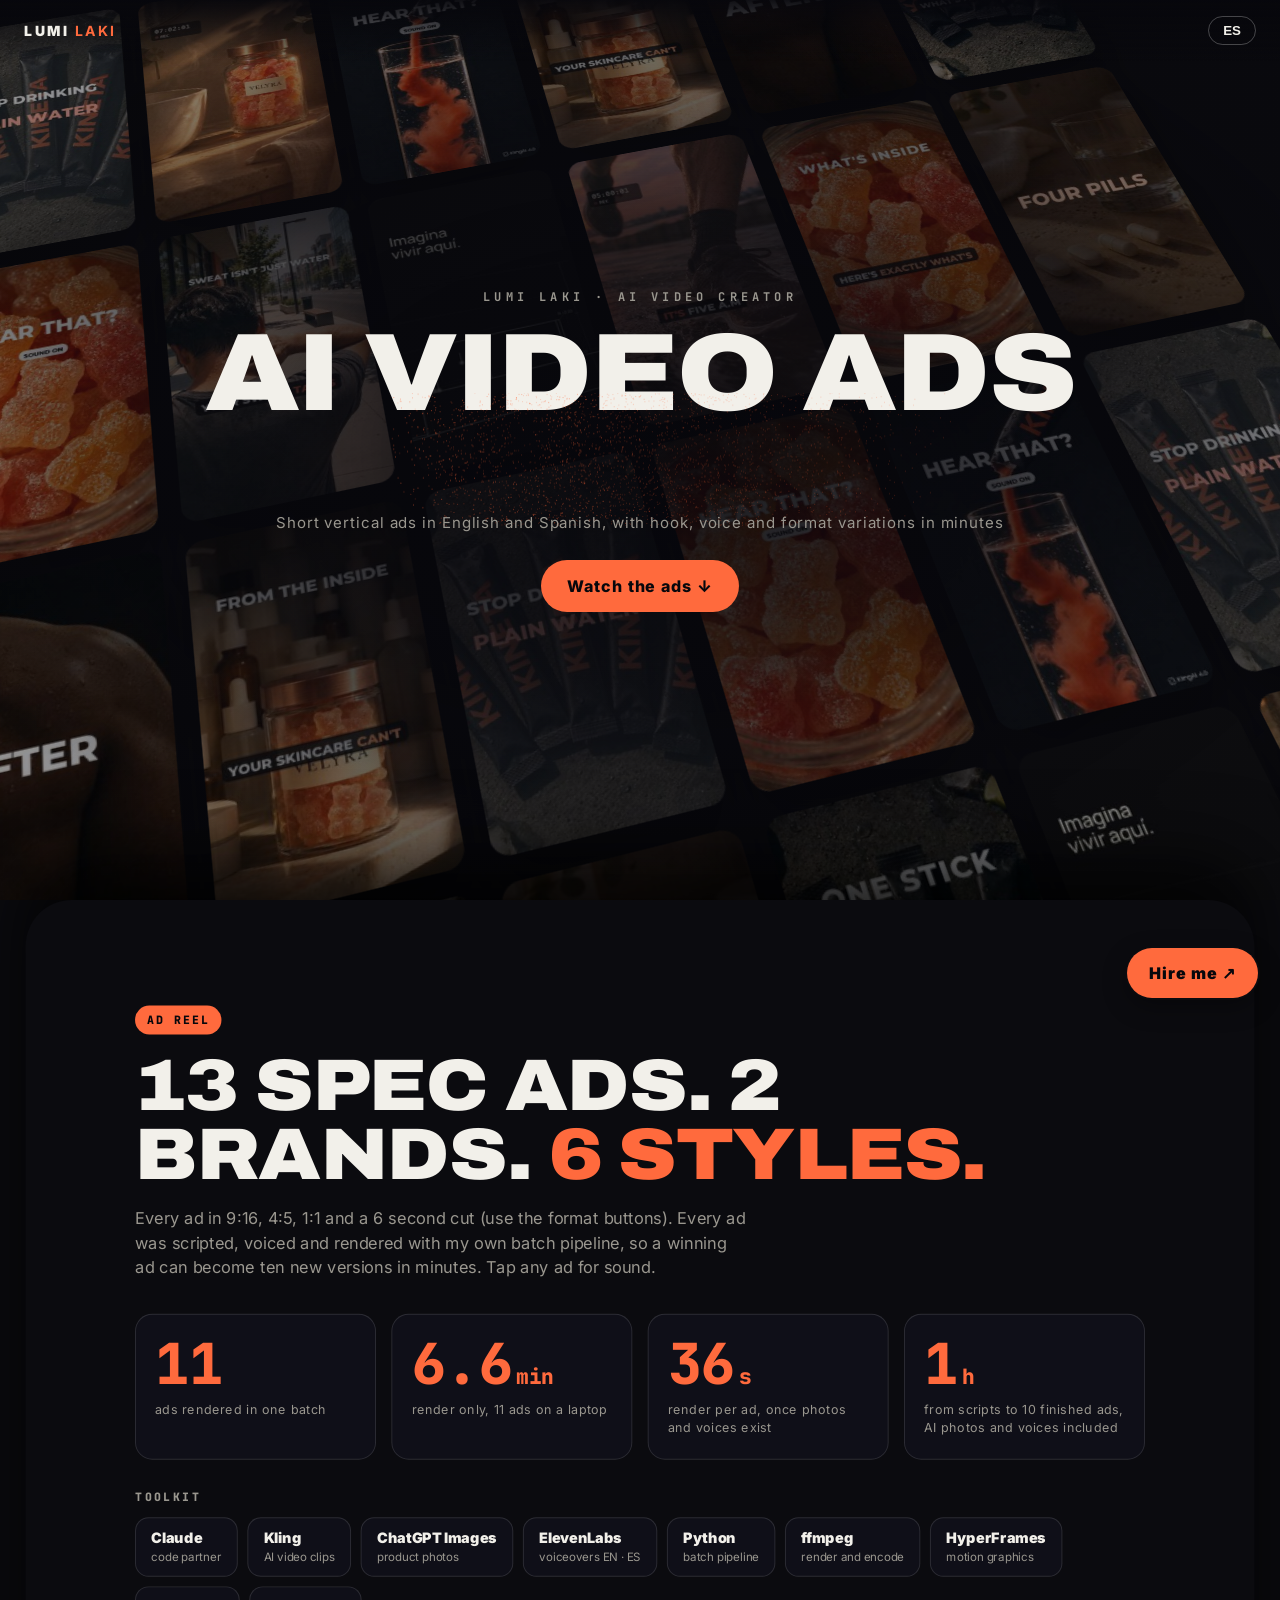
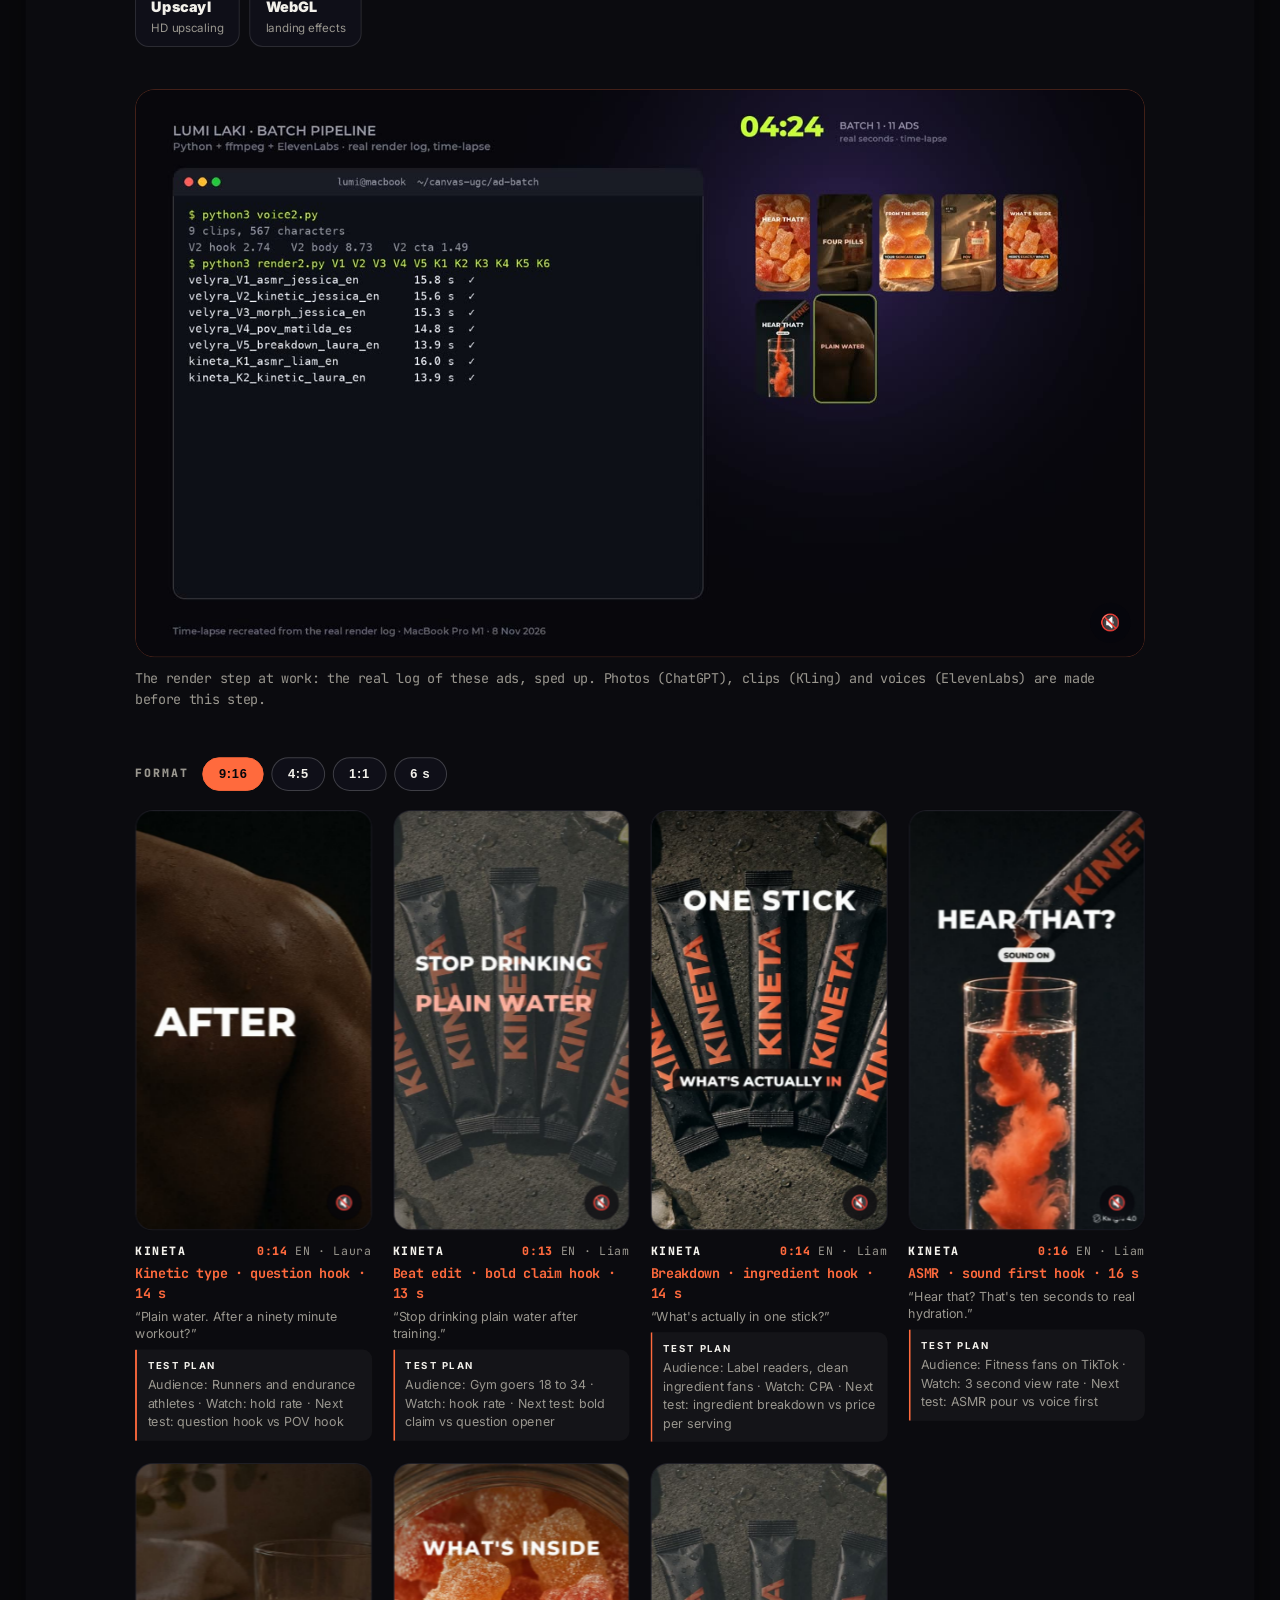
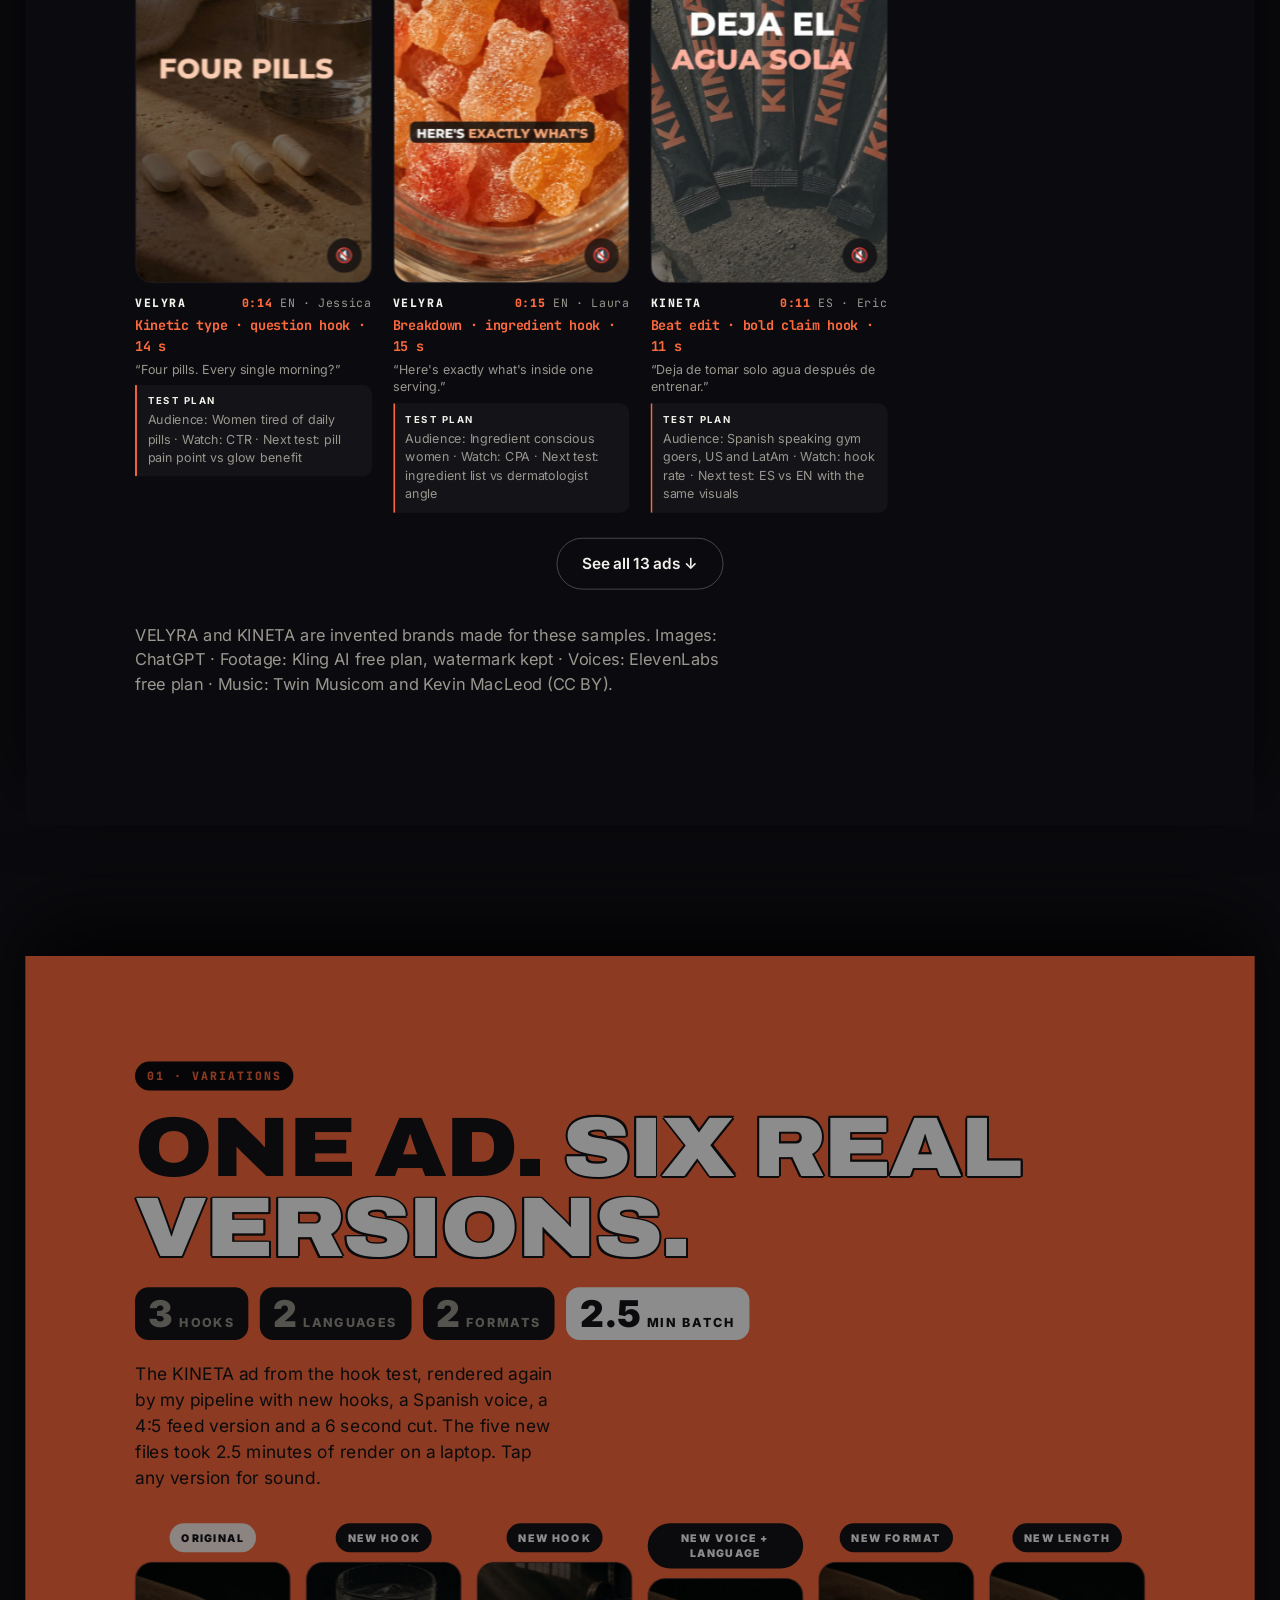
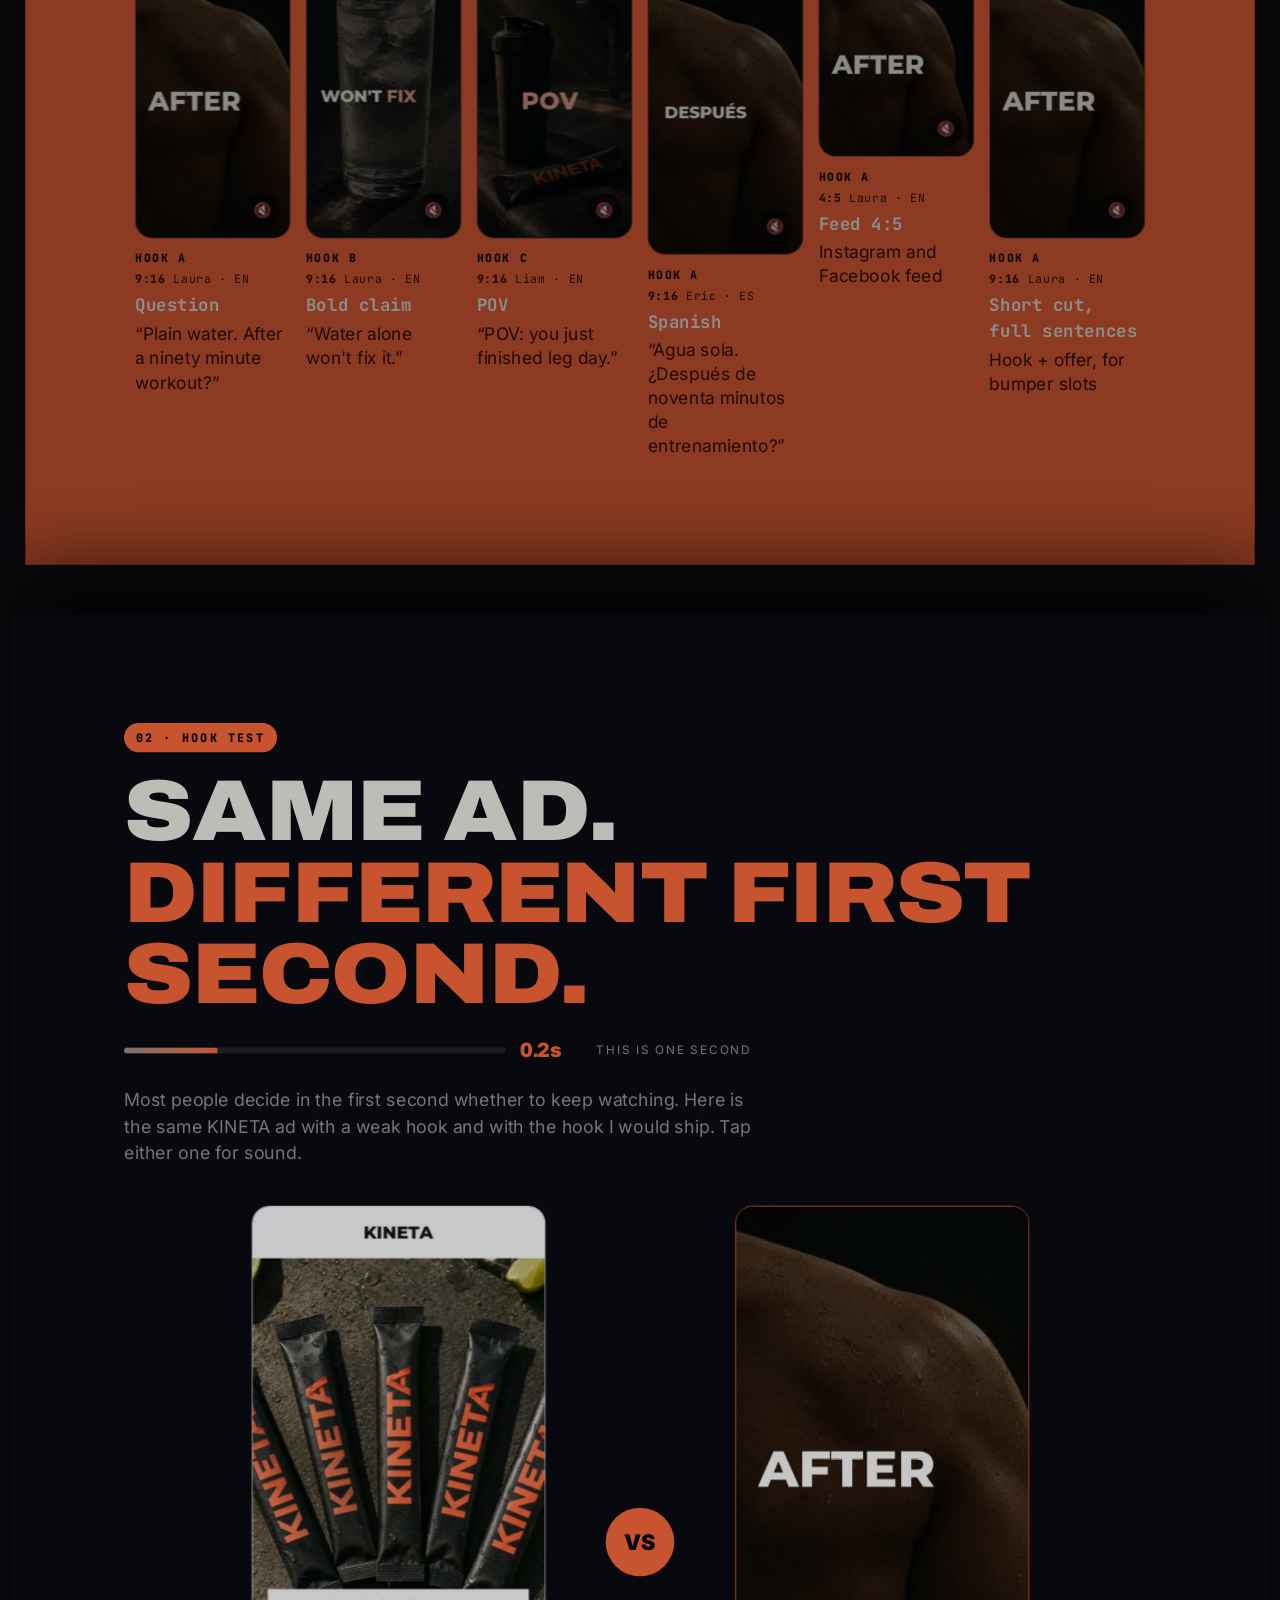
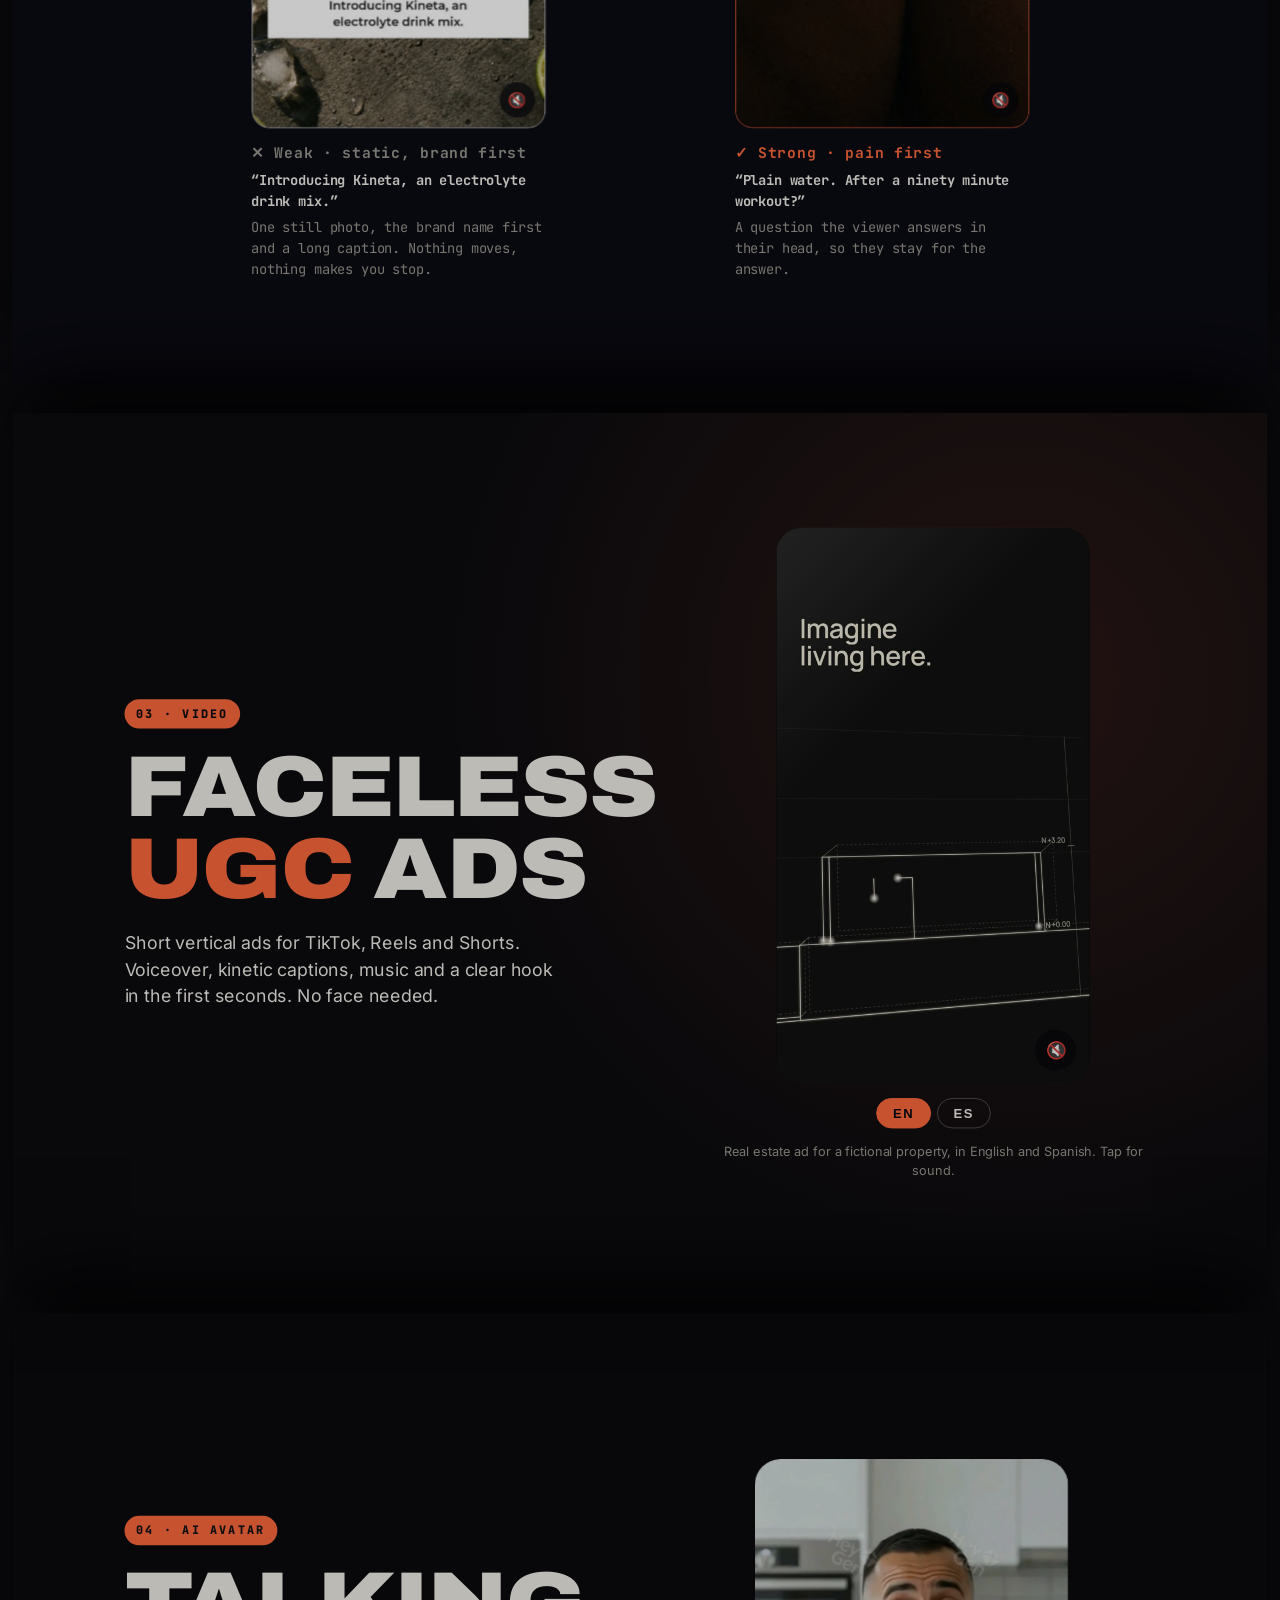
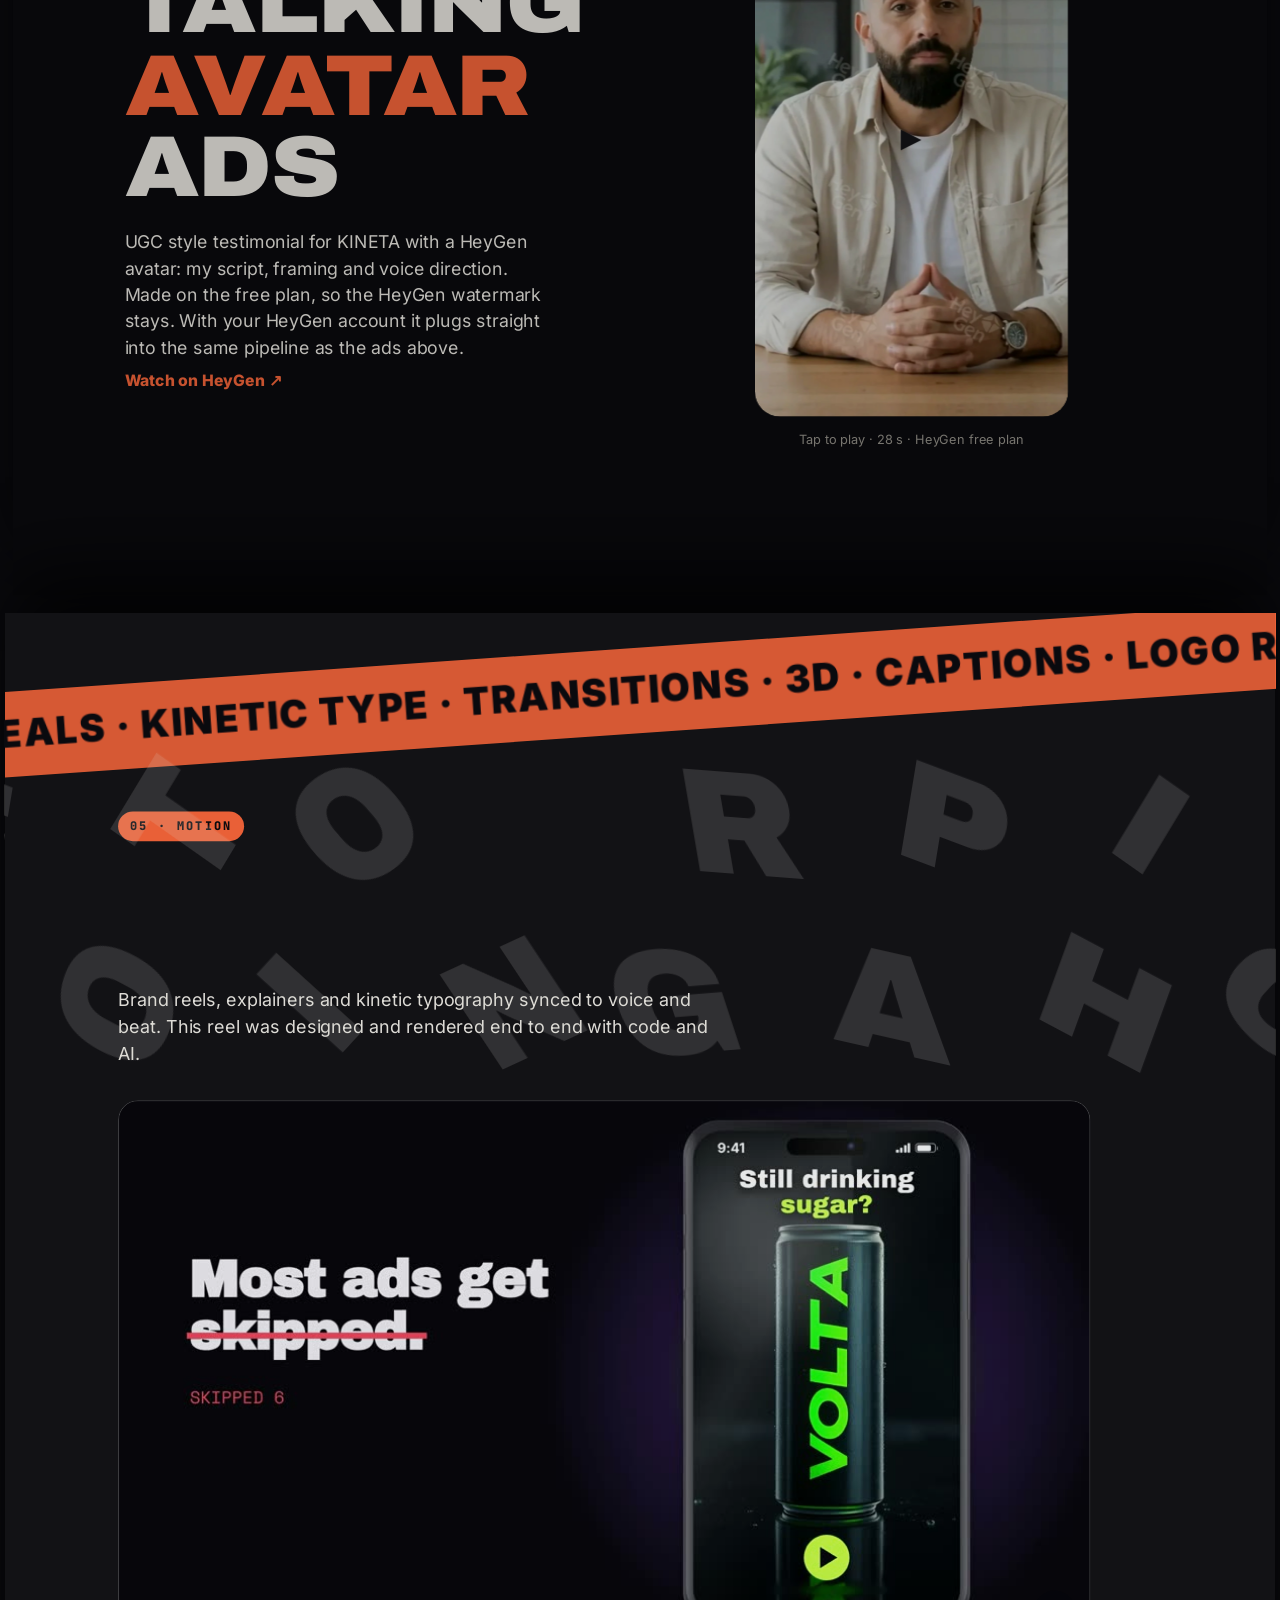
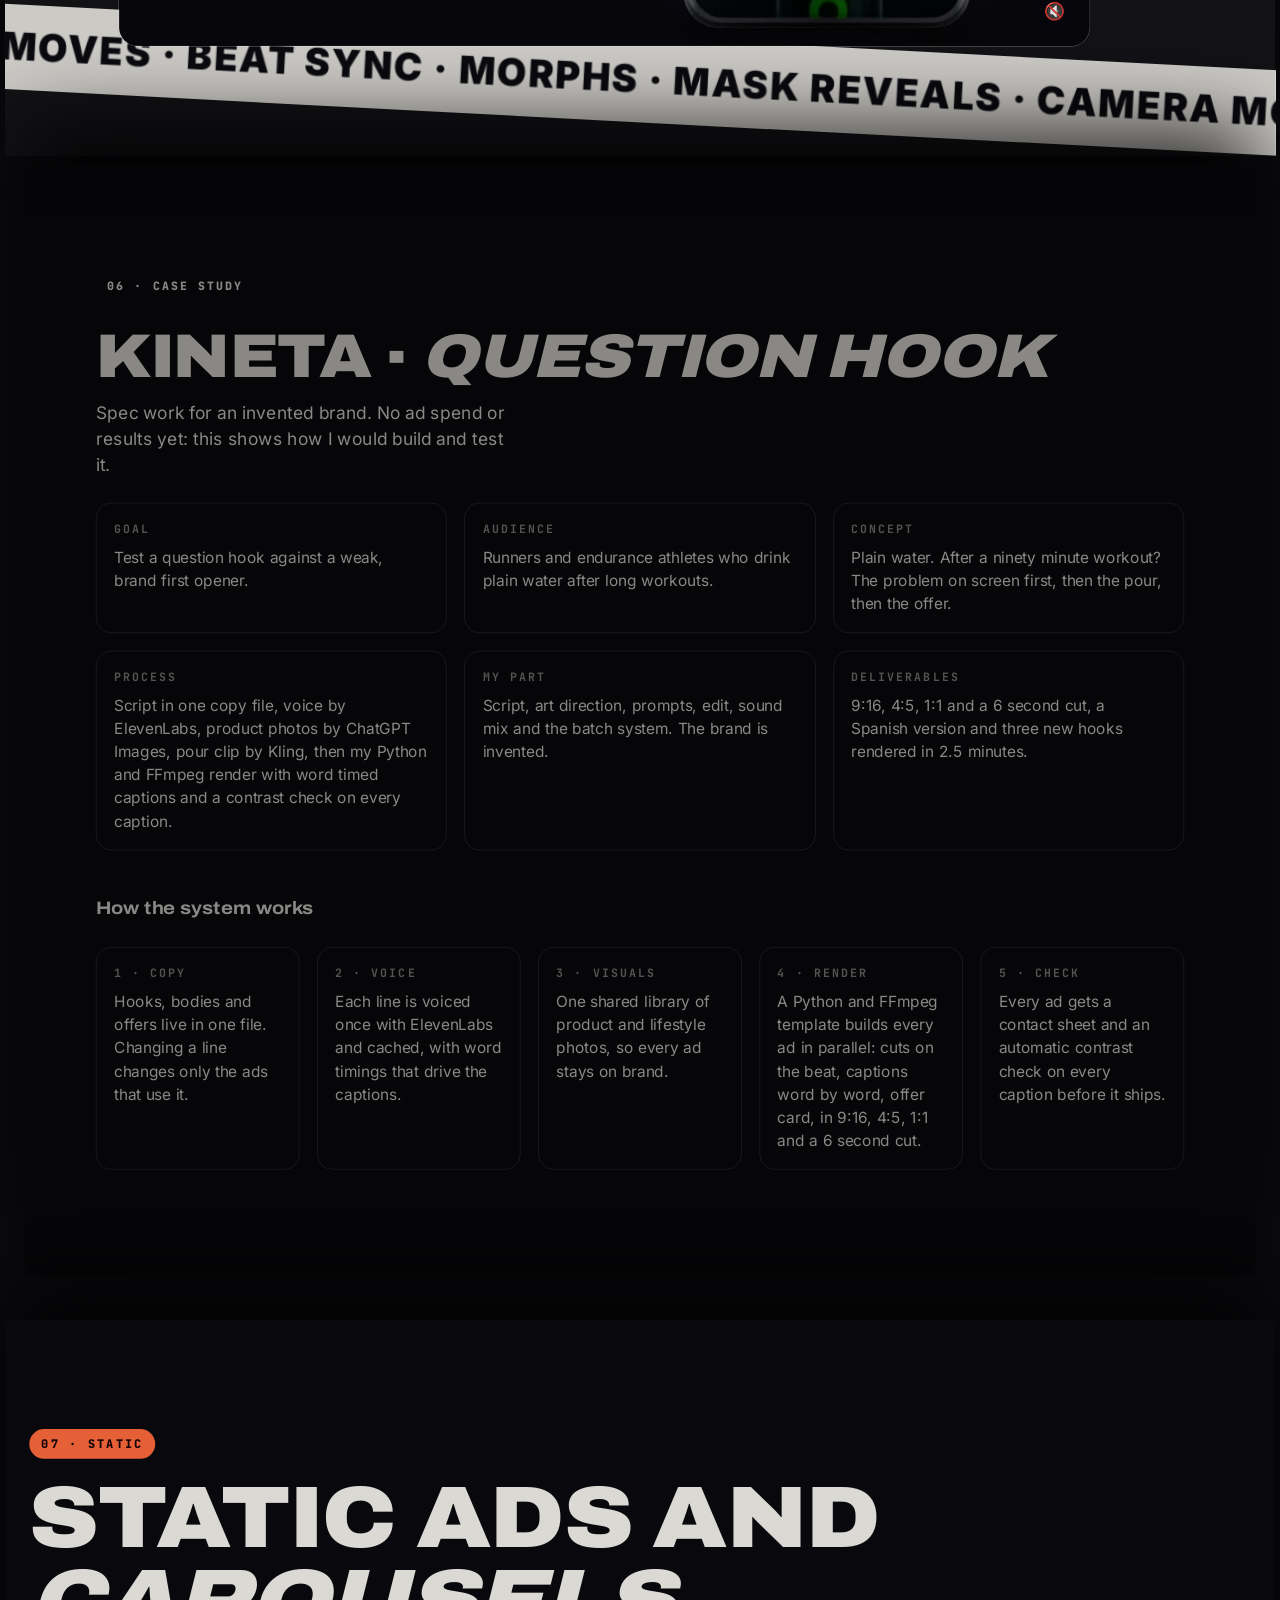
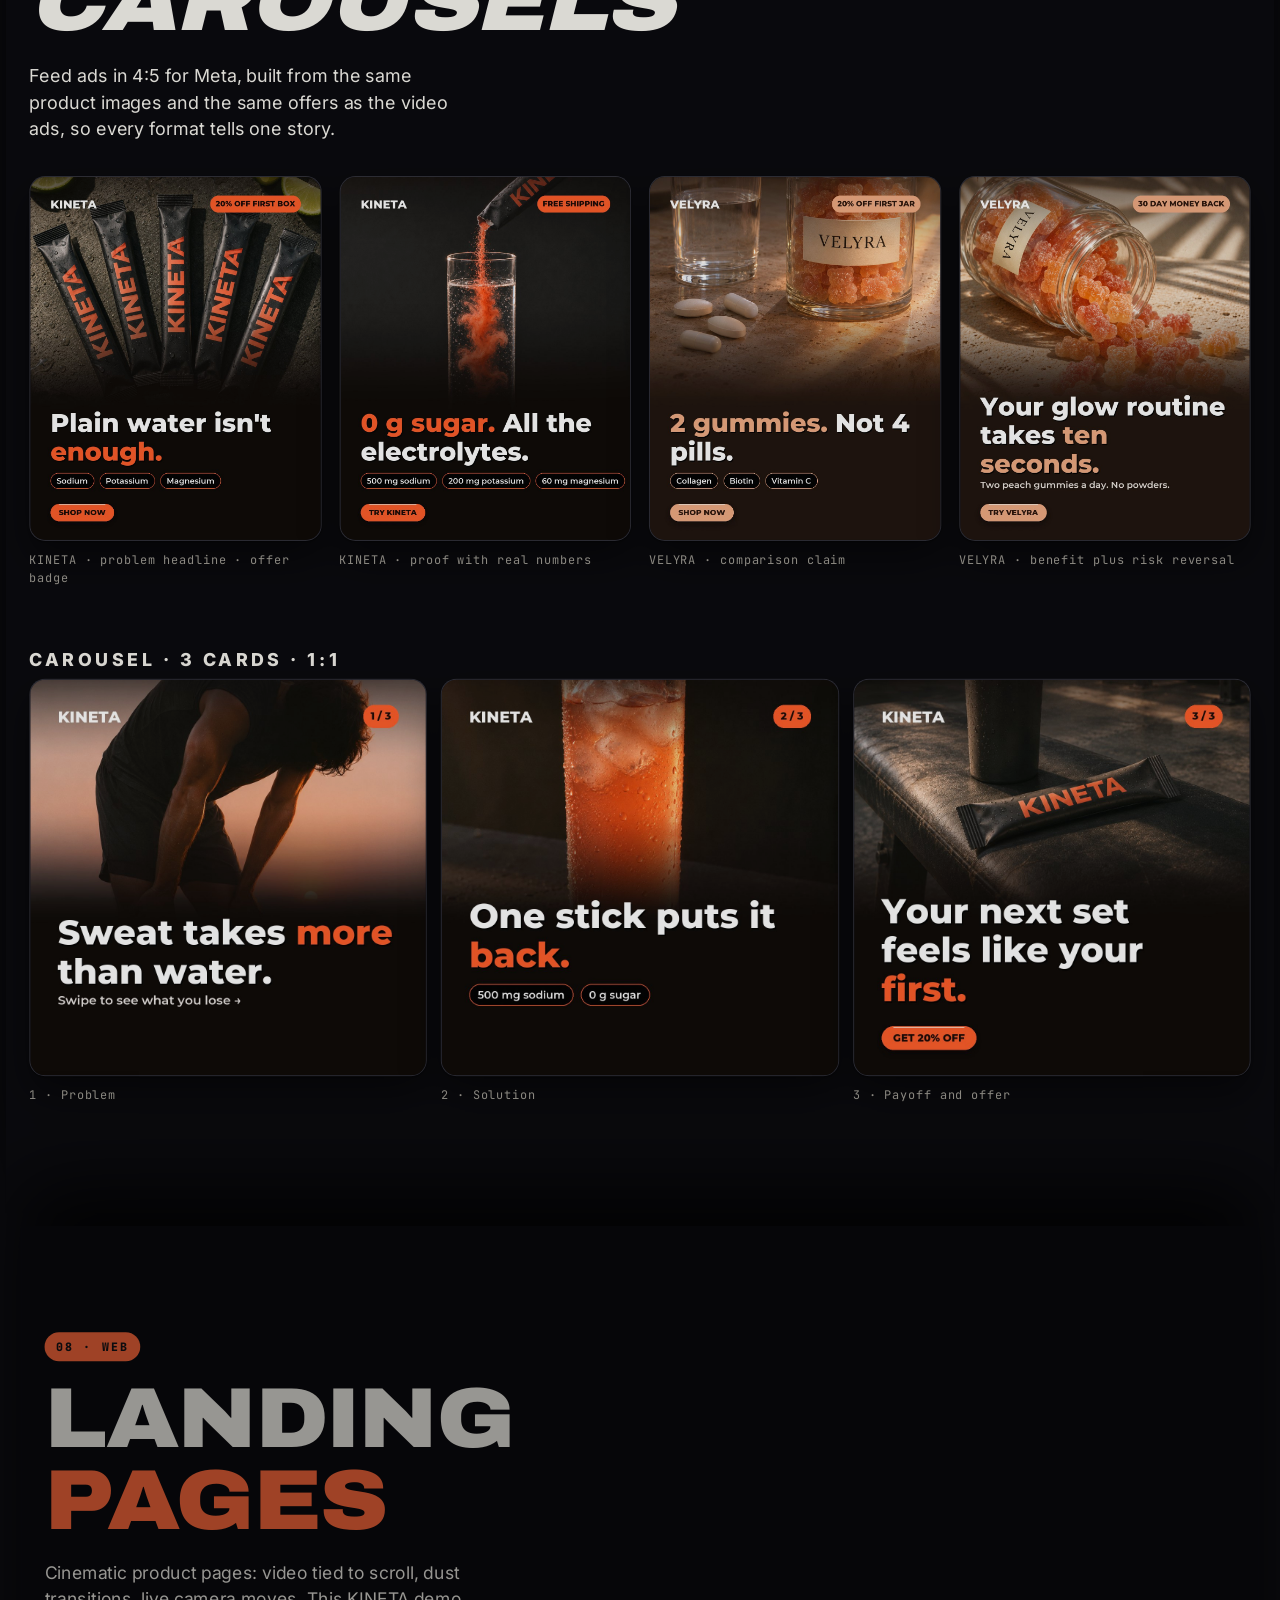
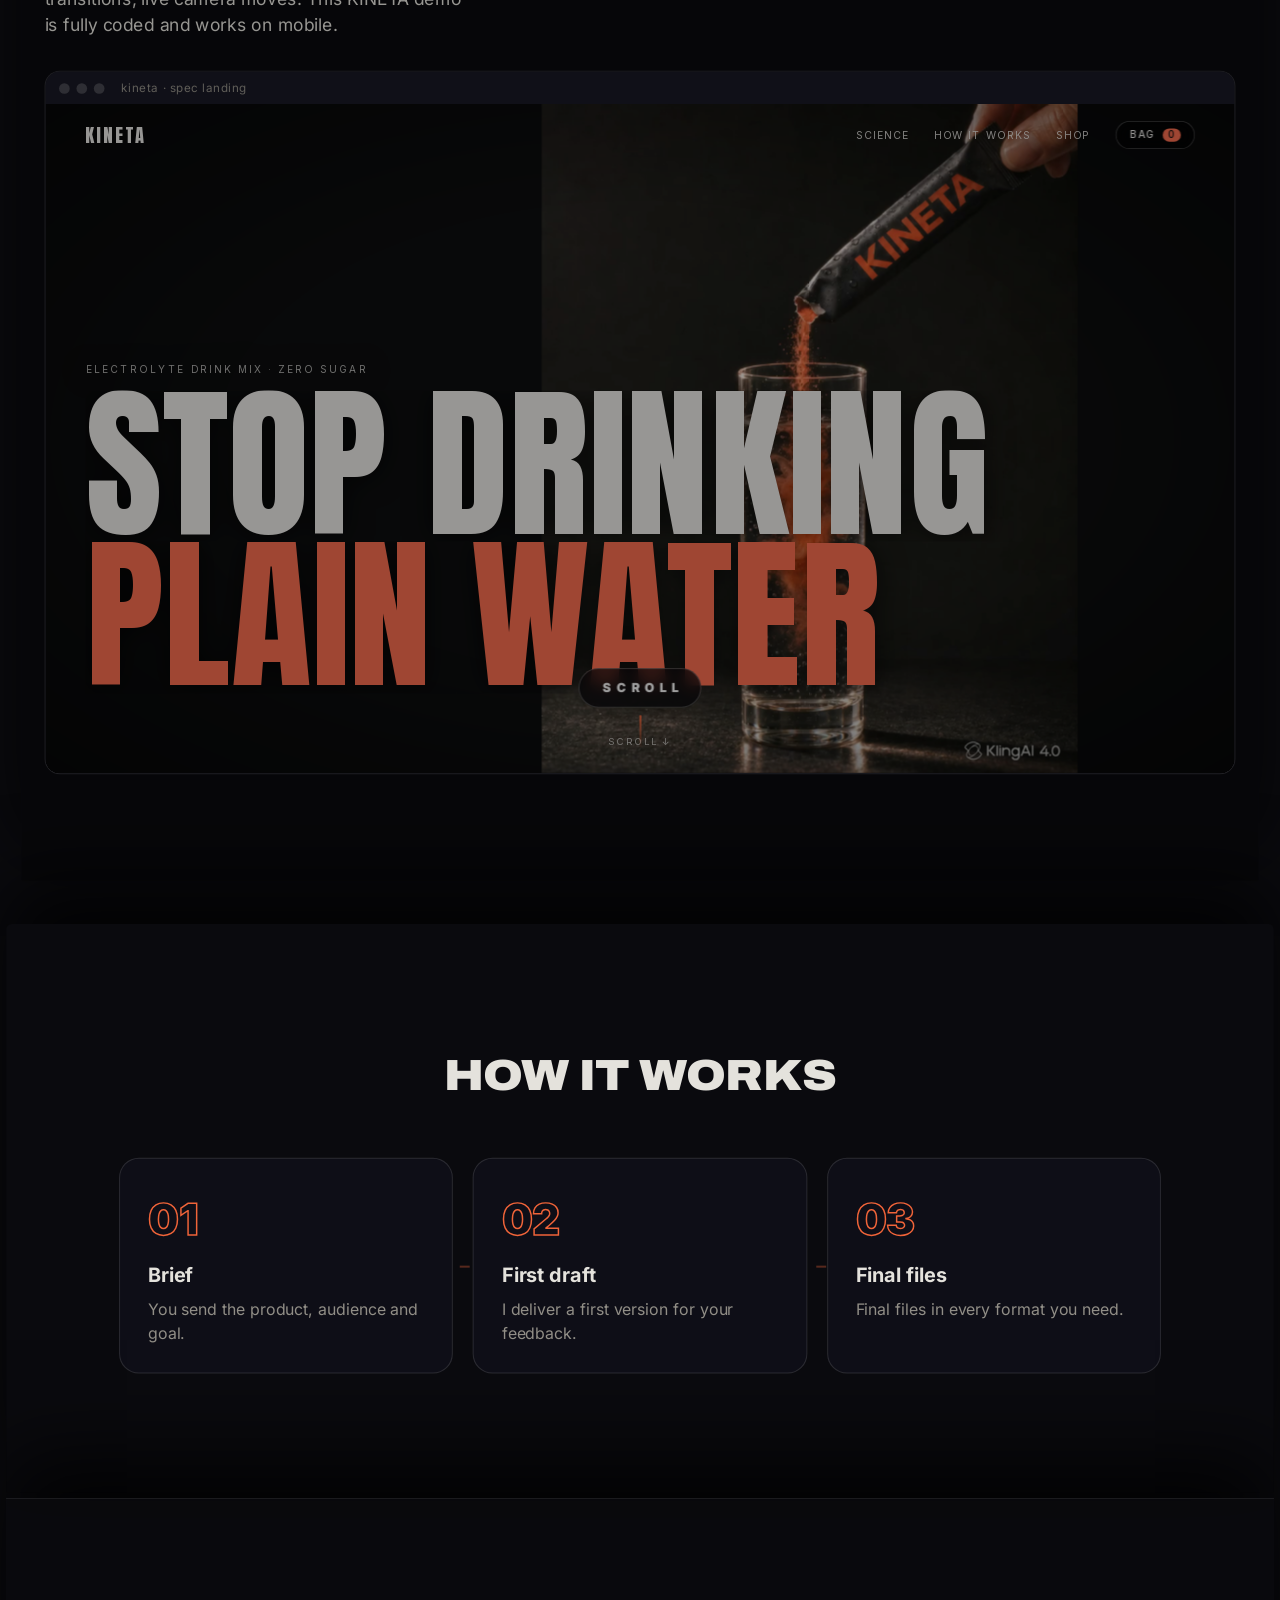
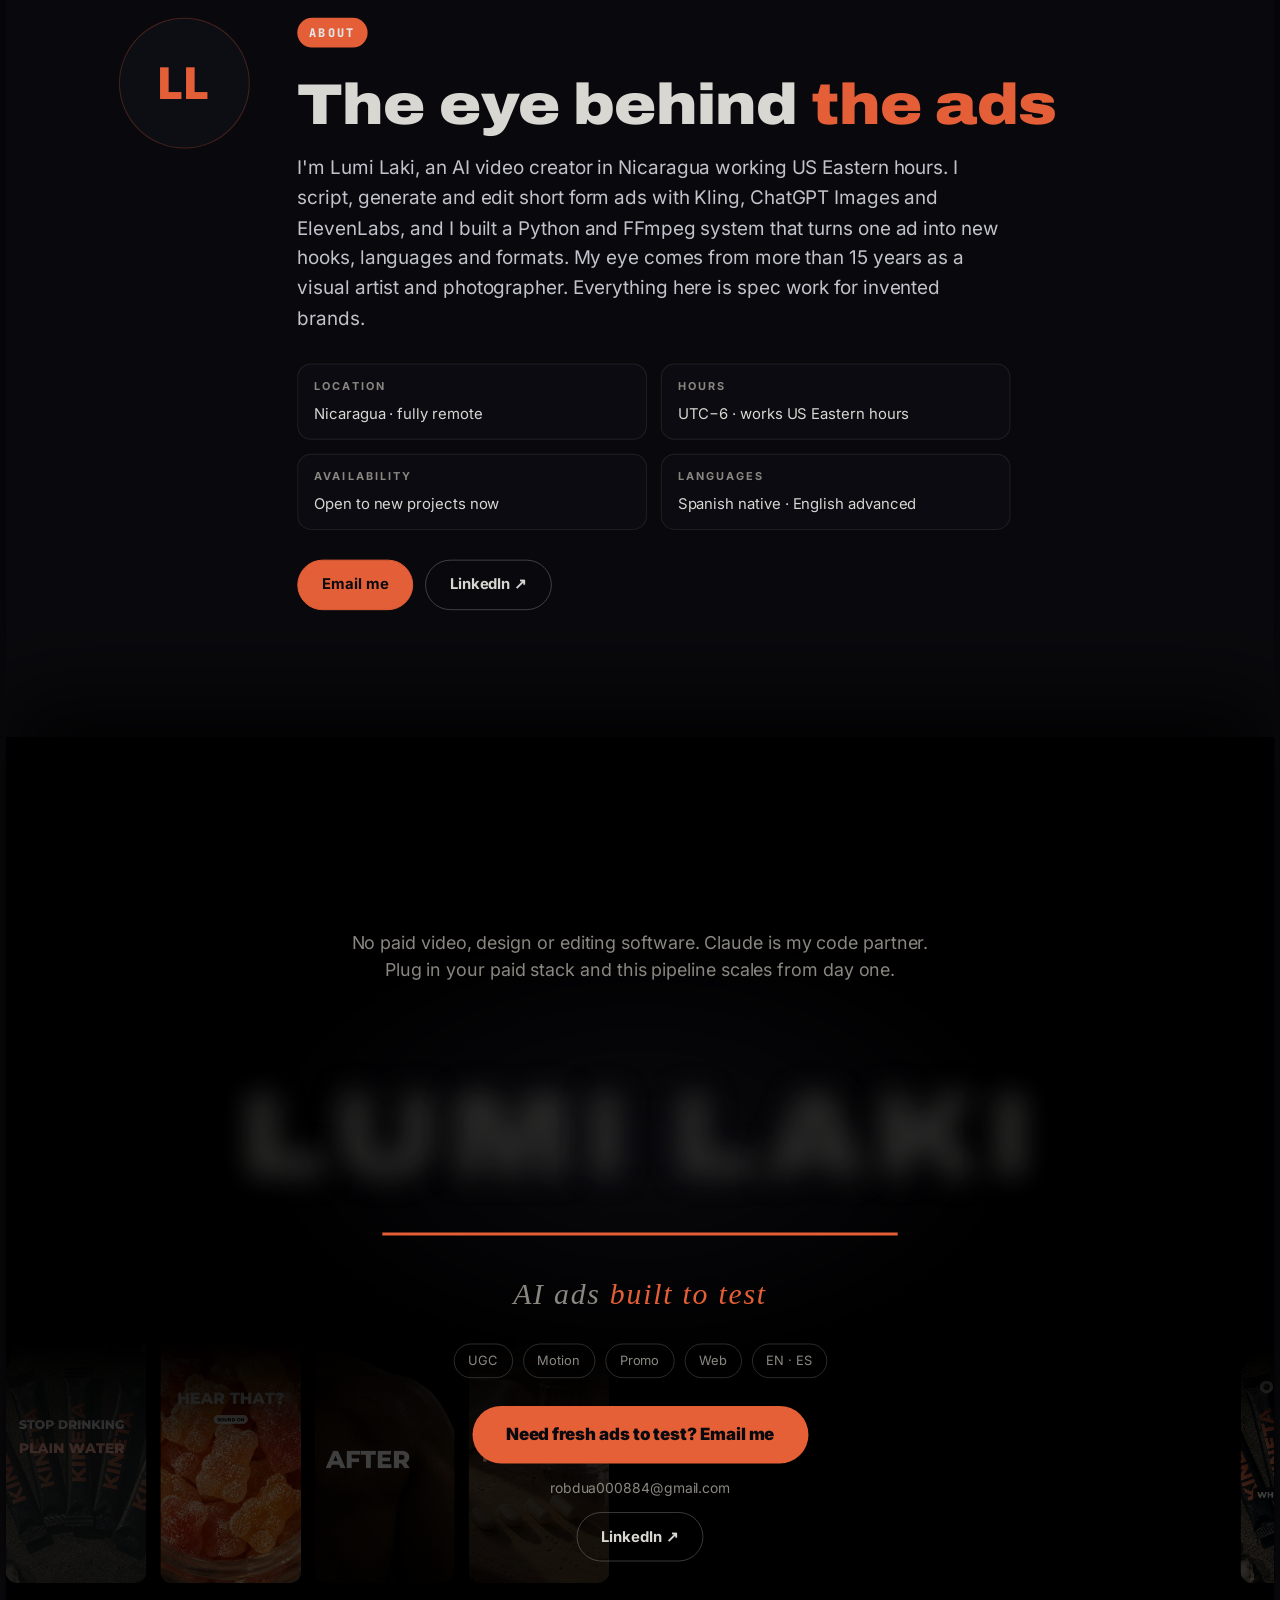
==== commit 54a5b6d5: "Portafolio Lumi Laki 2026-11-10" ====
--- a/index.html
+++ b/index.html
@@ -117,6 +117,7 @@
 .more-btn{display:block;margin:26px auto 0;padding:14px 26px;border-radius:999px;border:1px solid rgba(255,255,255,.25);background:transparent;color:inherit;font:inherit;font-weight:600;cursor:pointer}
 .grid-ads.all+.more-btn{display:none}
 .s-case .wrap{display:block!important;max-width:1180px}.s-case h2{font-size:clamp(34px,5vw,64px)!important;margin:10px 0 14px}
+.steps5{grid-template-columns:repeat(5,1fr)!important}@media (max-width:900px){.steps5{grid-template-columns:1fr 1fr!important}}@media (max-width:640px){.steps5{grid-template-columns:1fr!important}}
 .case-grid{display:grid;grid-template-columns:repeat(3,1fr);gap:18px;margin-top:26px}.case-grid div{border:1px solid rgba(255,255,255,.14);border-radius:16px;padding:18px}.case-grid b{display:block;font-size:12px;letter-spacing:.2em;text-transform:uppercase;opacity:.6;margin-bottom:8px}
 @media (max-width:760px){.case-grid{grid-template-columns:1fr}}
 .ad{min-width:0}
@@ -305,7 +306,7 @@
 .alink.pri{background:var(--lime);color:#0b0b10;border-color:var(--lime)}
 @media (max-width:700px){.about-g{grid-template-columns:1fr;gap:26px}.about .mono{width:96px;height:96px;font-size:32px}.facts{grid-template-columns:1fr}}
 .s-static{min-height:auto}
-.s-static .tag{background:var(--coral);color:#1a0607}
+.s-static .tag{background:var(--lime);color:#1a0607}
 .st-grid{display:grid;grid-template-columns:repeat(4,minmax(0,1fr));gap:18px;margin-top:34px}
 .st-grid figure,.car figure{margin:0}
 .st-img{border-radius:16px;overflow:hidden;background:#15151f;border:1px solid #ffffff1f;box-shadow:0 1px 2px #0008,0 18px 40px #0007}
@@ -660,6 +661,8 @@
     <h2 class="reveal d2" data-en="KINETA · <em>question hook</em>" data-es="KINETA · <em>gancho de pregunta</em>">KINETA · <em>question hook</em></h2>
     <p class="reveal d3" data-en="Spec work for an invented brand. No ad spend or results yet: this shows how I would build and test it." data-es="Trabajo de muestra para una marca inventada. Aún sin inversión ni resultados: muestra cómo lo construiría y probaría.">Spec work for an invented brand. No ad spend or results yet: this shows how I would build and test it.</p>
     <div class="case-grid reveal"><div><b data-en="Goal" data-es="Objetivo">Goal</b><span data-en="Test a question hook against a weak, brand first opener." data-es="Probar un gancho de pregunta contra una apertura débil que empieza con la marca.">Test a question hook against a weak, brand first opener.</span></div><div><b data-en="Audience" data-es="Público">Audience</b><span data-en="Runners and endurance athletes who drink plain water after long workouts." data-es="Corredores y atletas de resistencia que toman solo agua después de entrenar largo.">Runners and endurance athletes who drink plain water after long workouts.</span></div><div><b data-en="Concept" data-es="Concepto">Concept</b><span data-en="Plain water. After a ninety minute workout? The problem on screen first, then the pour, then the offer." data-es="¿Agua sola después de noventa minutos? Primero el problema en pantalla, luego el vertido y después la oferta.">Plain water. After a ninety minute workout? The problem on screen first, then the pour, then the offer.</span></div><div><b data-en="Process" data-es="Proceso">Process</b><span data-en="Script in one copy file, voice by ElevenLabs, product photos by ChatGPT Images, pour clip by Kling, then my Python and FFmpeg render with word timed captions and a contrast check on every caption." data-es="Guion en un archivo de textos, voz de ElevenLabs, fotos de producto de ChatGPT Images, vertido de Kling y luego mi render en Python y FFmpeg con subtítulos sincronizados y control de contraste en cada subtítulo.">Script in one copy file, voice by ElevenLabs, product photos by ChatGPT Images, pour clip by Kling, then my Python and FFmpeg render with word timed captions and a contrast check on every caption.</span></div><div><b data-en="My part" data-es="Mi aporte">My part</b><span data-en="Script, art direction, prompts, edit, sound mix and the batch system. The brand is invented." data-es="Guion, dirección de arte, prompts, edición, mezcla de sonido y el sistema por lotes. La marca es inventada.">Script, art direction, prompts, edit, sound mix and the batch system. The brand is invented.</span></div><div><b data-en="Deliverables" data-es="Entregables">Deliverables</b><span data-en="9:16, 4:5, 1:1 and a 6 second cut, a Spanish version and three new hooks rendered in 2.5 minutes." data-es="9:16, 4:5, 1:1 y un corte de 6 segundos, una versión en español y tres ganchos nuevos renderizados en 2.5 minutos.">9:16, 4:5, 1:1 and a 6 second cut, a Spanish version and three new hooks rendered in 2.5 minutes.</span></div></div>
+    <h3 class="reveal" style="margin-top:46px" data-en="How the system works" data-es="Cómo funciona el sistema">How the system works</h3>
+    <div class="case-grid steps5 reveal"><div><b data-en="1 · Copy" data-es="1 · Textos">1 · Copy</b><span data-en="Hooks, bodies and offers live in one file. Changing a line changes only the ads that use it." data-es="Ganchos, cuerpos y ofertas viven en un solo archivo. Cambiar una línea cambia solo los anuncios que la usan.">Hooks, bodies and offers live in one file. Changing a line changes only the ads that use it.</span></div><div><b data-en="2 · Voice" data-es="2 · Voz">2 · Voice</b><span data-en="Each line is voiced once with ElevenLabs and cached, with word timings that drive the captions." data-es="Cada línea se graba una vez con ElevenLabs y queda guardada, con tiempos por palabra que mueven los subtítulos.">Each line is voiced once with ElevenLabs and cached, with word timings that drive the captions.</span></div><div><b data-en="3 · Visuals" data-es="3 · Imágenes">3 · Visuals</b><span data-en="One shared library of product and lifestyle photos, so every ad stays on brand." data-es="Una sola biblioteca de fotos de producto y estilo de vida, para que todos los anuncios mantengan la marca.">One shared library of product and lifestyle photos, so every ad stays on brand.</span></div><div><b data-en="4 · Render" data-es="4 · Render">4 · Render</b><span data-en="A Python and FFmpeg template builds every ad in parallel: cuts on the beat, captions word by word, offer card, in 9:16, 4:5, 1:1 and a 6 second cut." data-es="Una plantilla en Python y FFmpeg arma todos los anuncios en paralelo: cortes al ritmo, subtítulos palabra por palabra y tarjeta de oferta, en 9:16, 4:5, 1:1 y un corte de 6 segundos.">A Python and FFmpeg template builds every ad in parallel: cuts on the beat, captions word by word, offer card, in 9:16, 4:5, 1:1 and a 6 second cut.</span></div><div><b data-en="5 · Check" data-es="5 · Revisión">5 · Check</b><span data-en="Every ad gets a contact sheet and an automatic contrast check on every caption before it ships." data-es="Cada anuncio sale con una hoja de control y una revisión automática de contraste en cada subtítulo antes de entregarse.">Every ad gets a contact sheet and an automatic contrast check on every caption before it ships.</span></div></div>
   </div>
 </section>
 
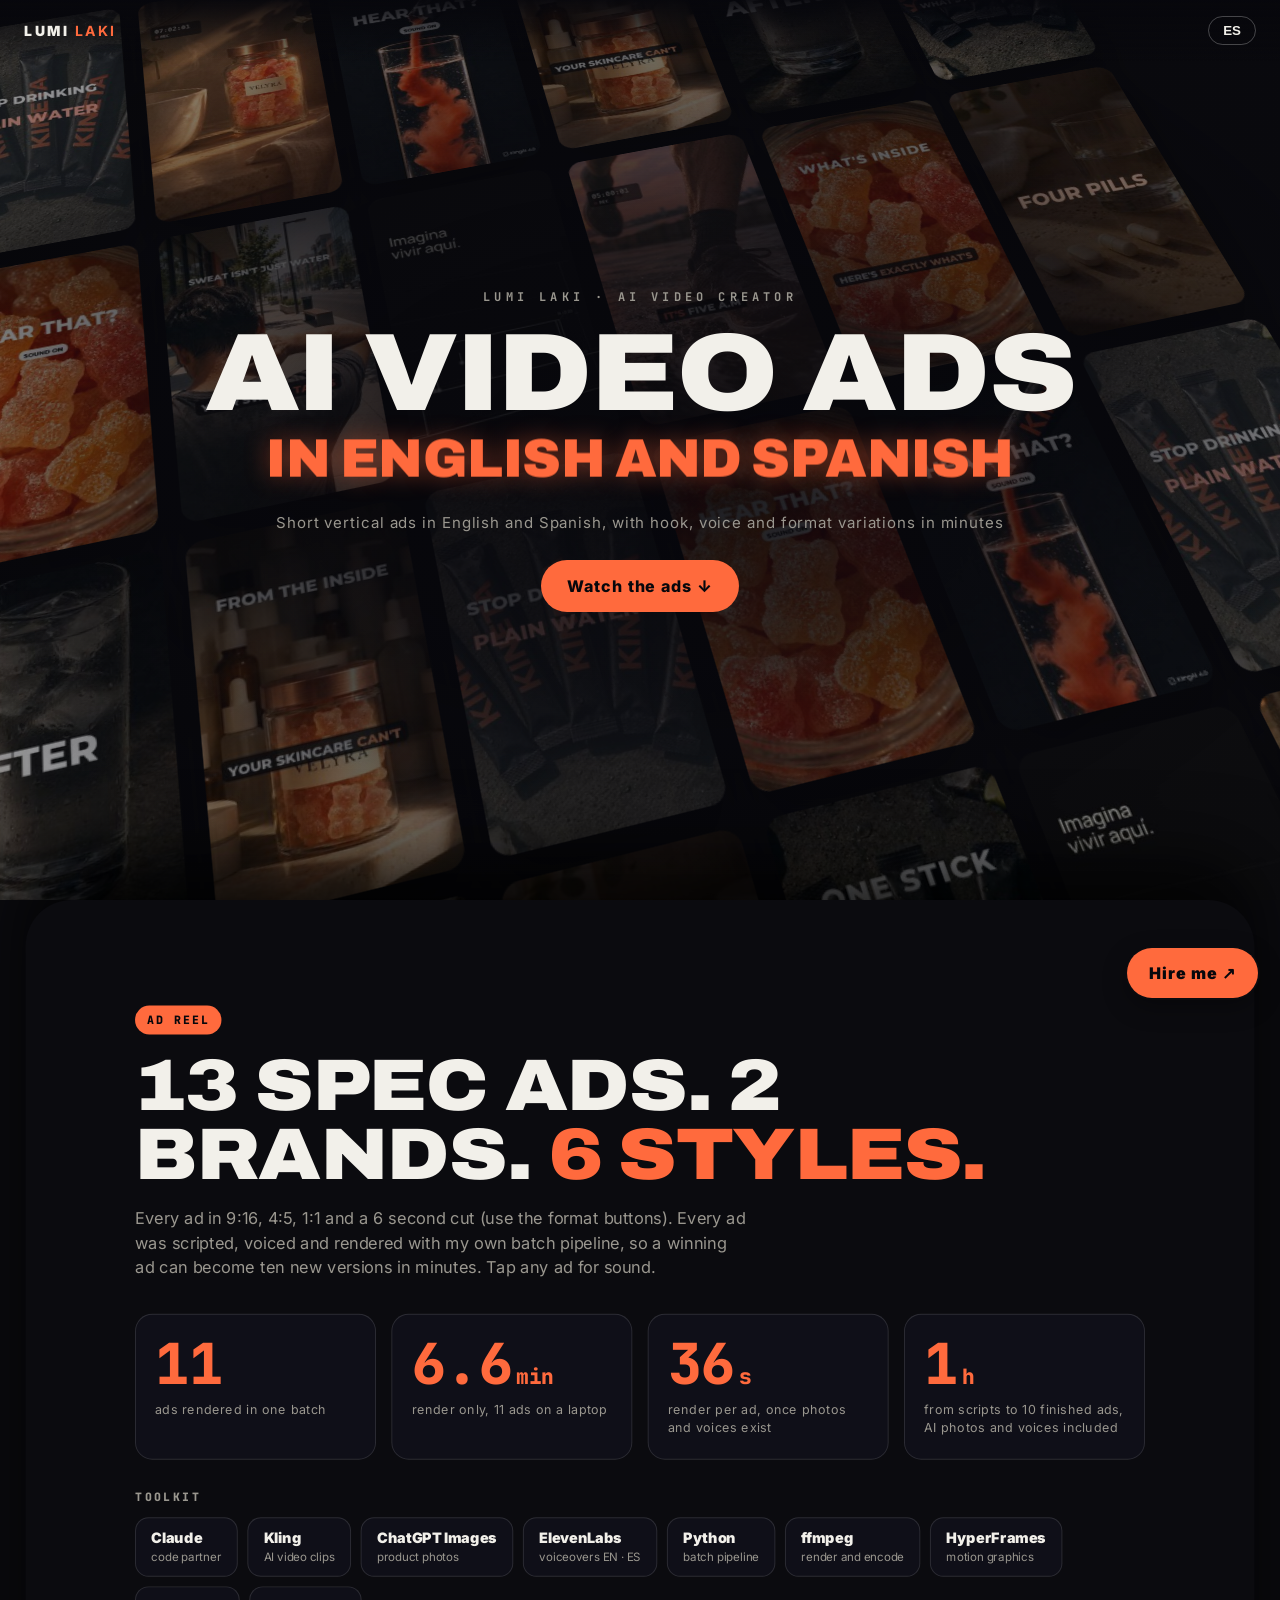
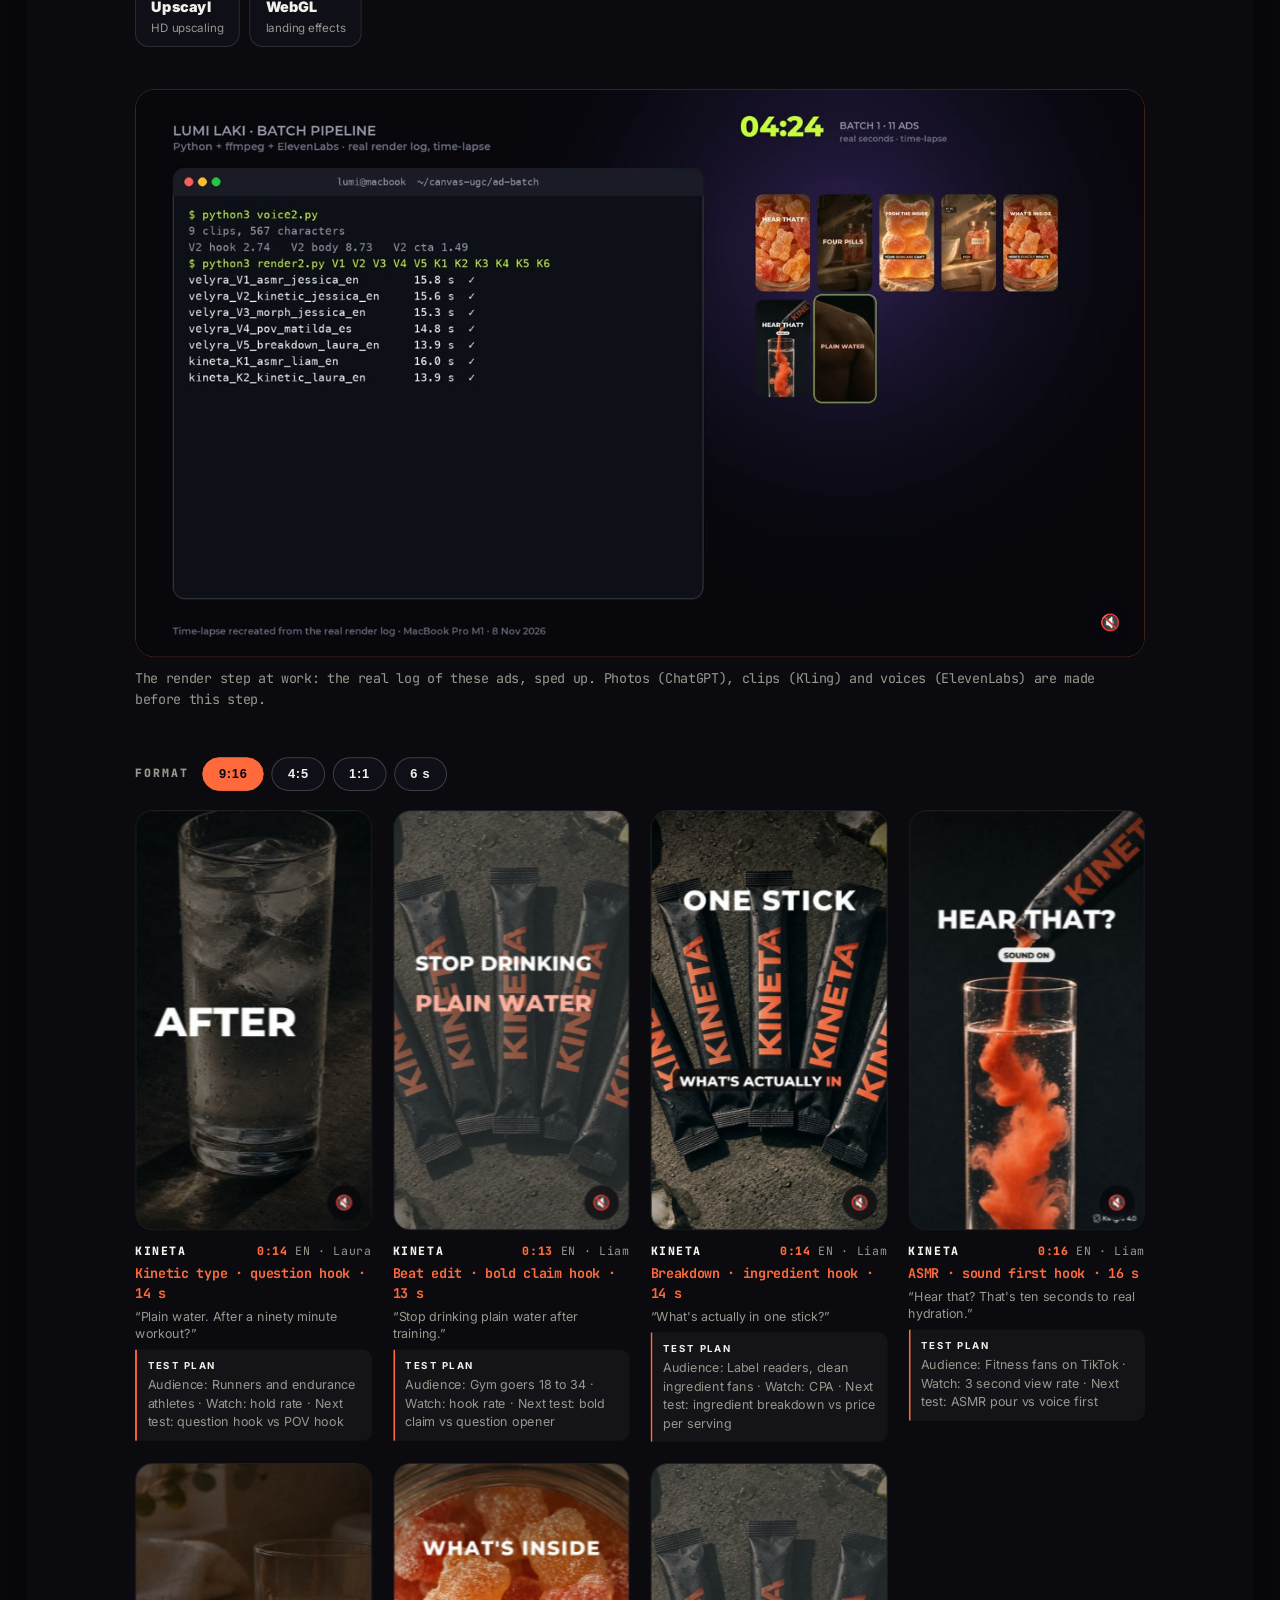
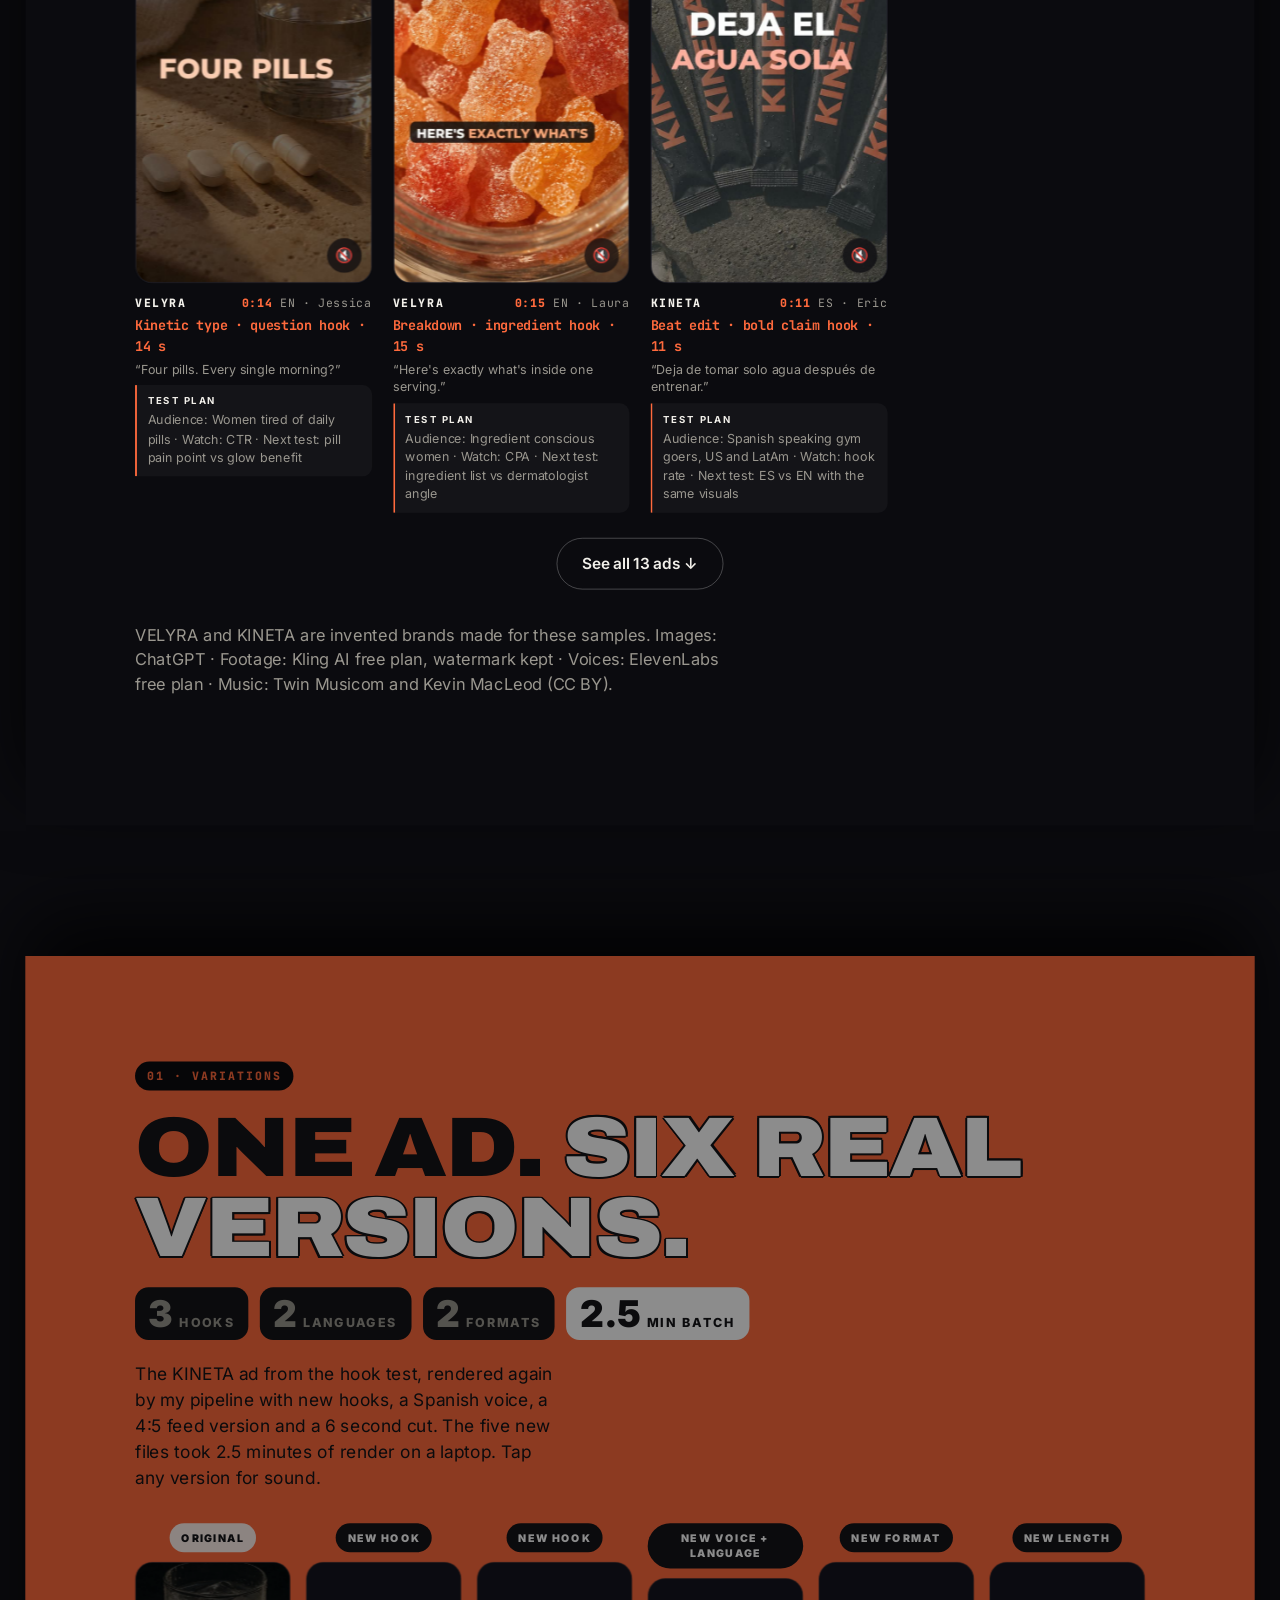
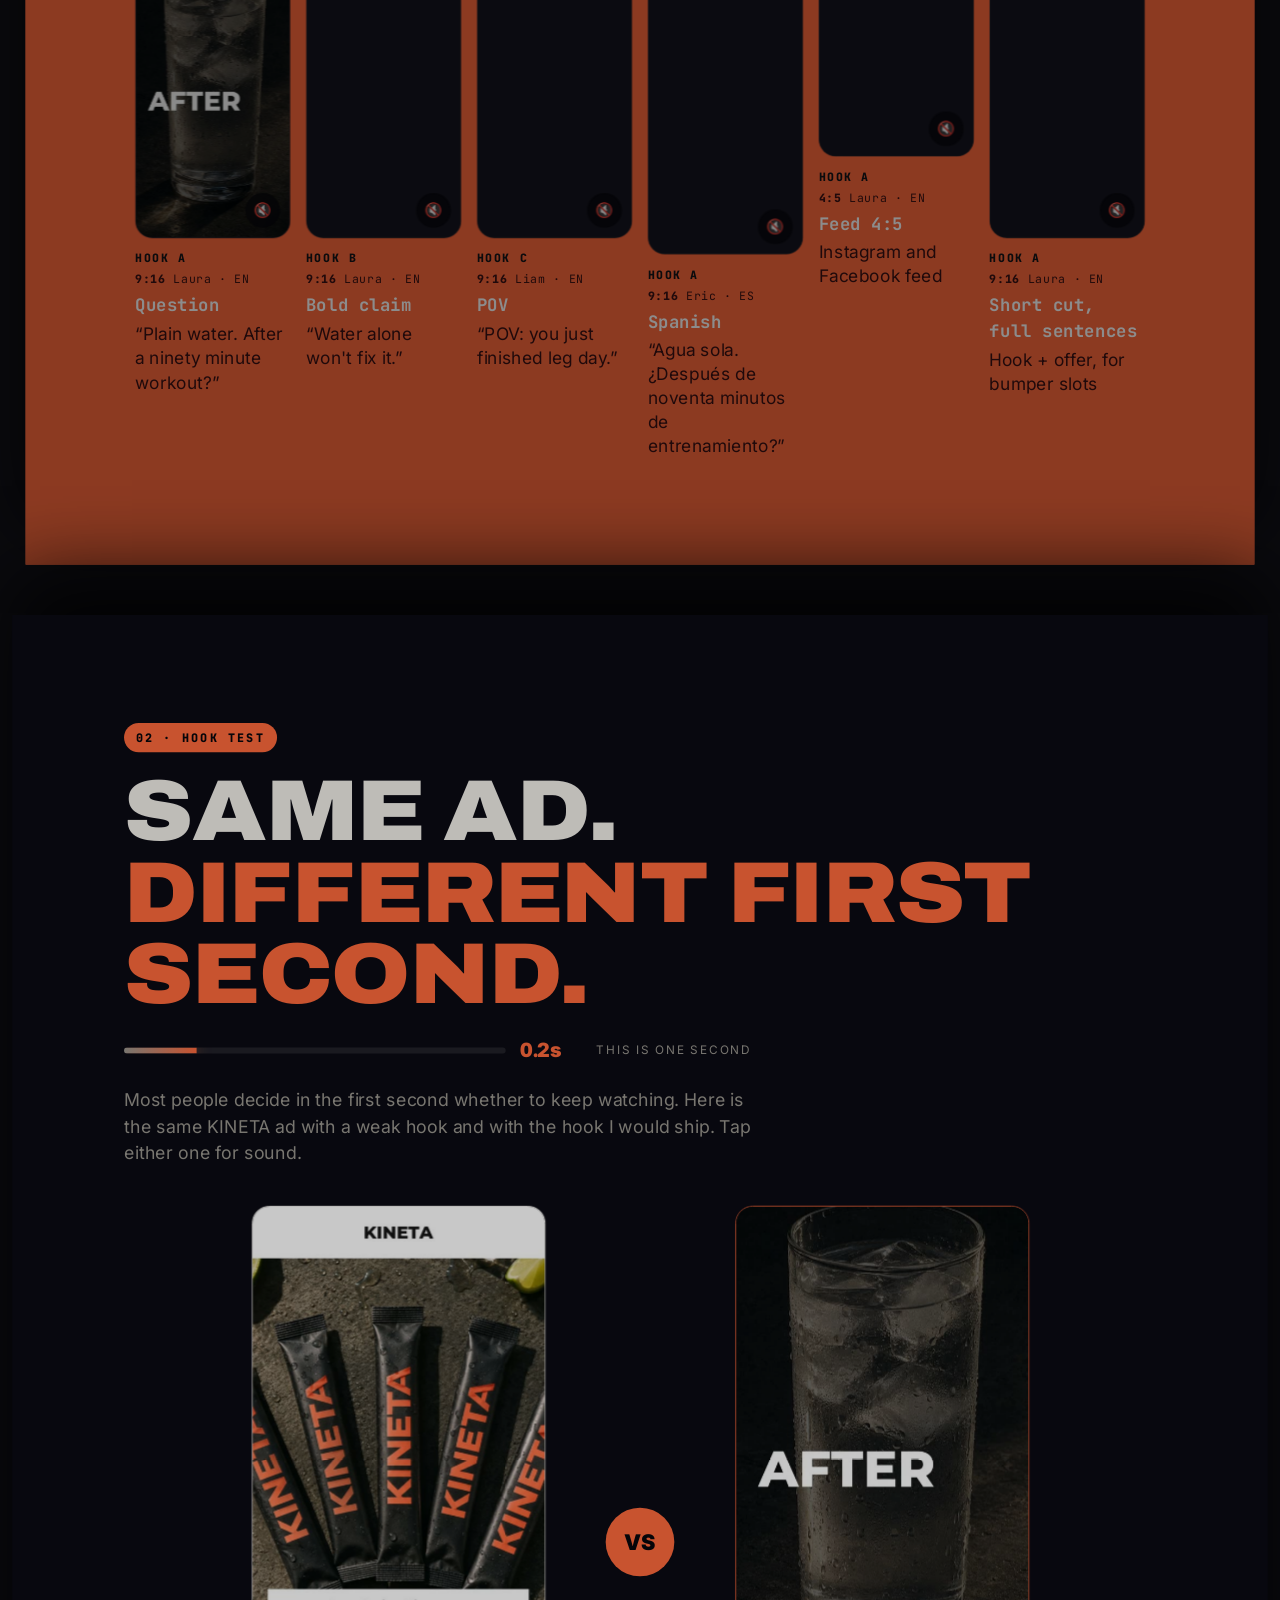
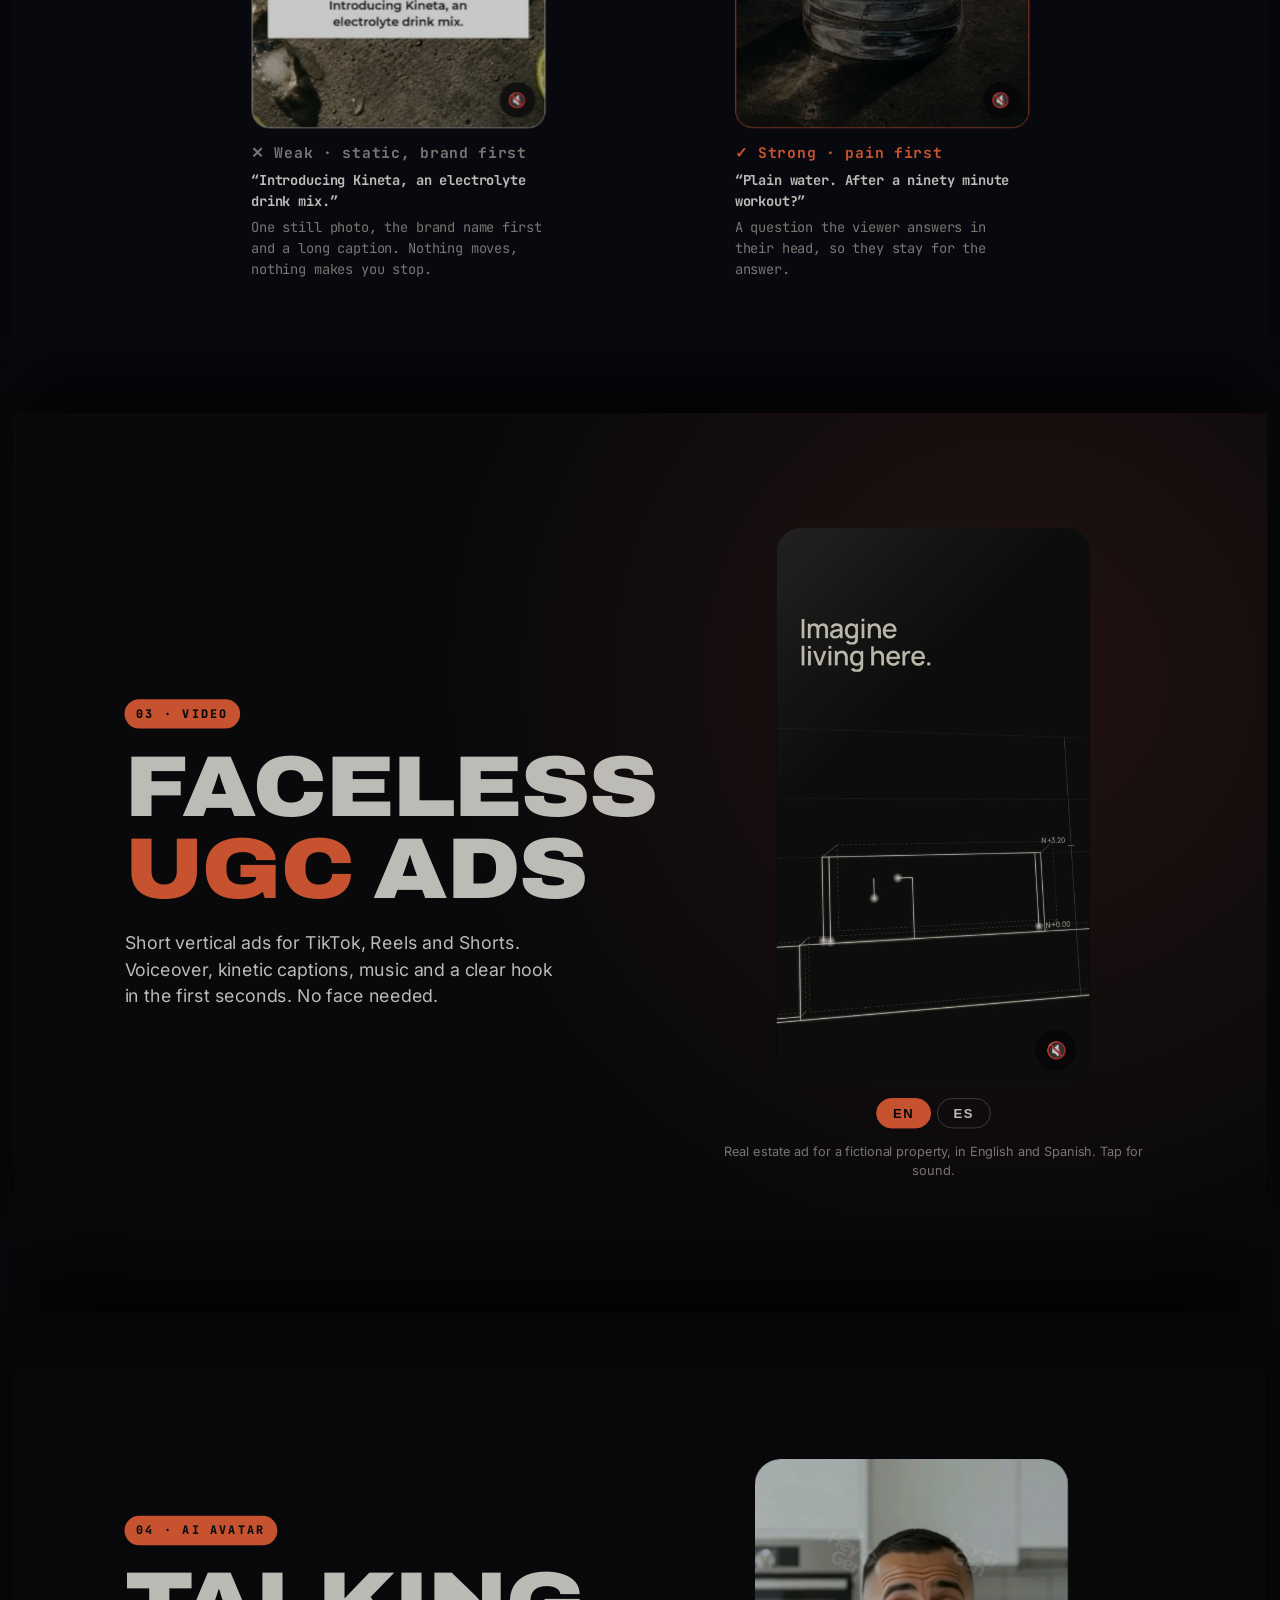
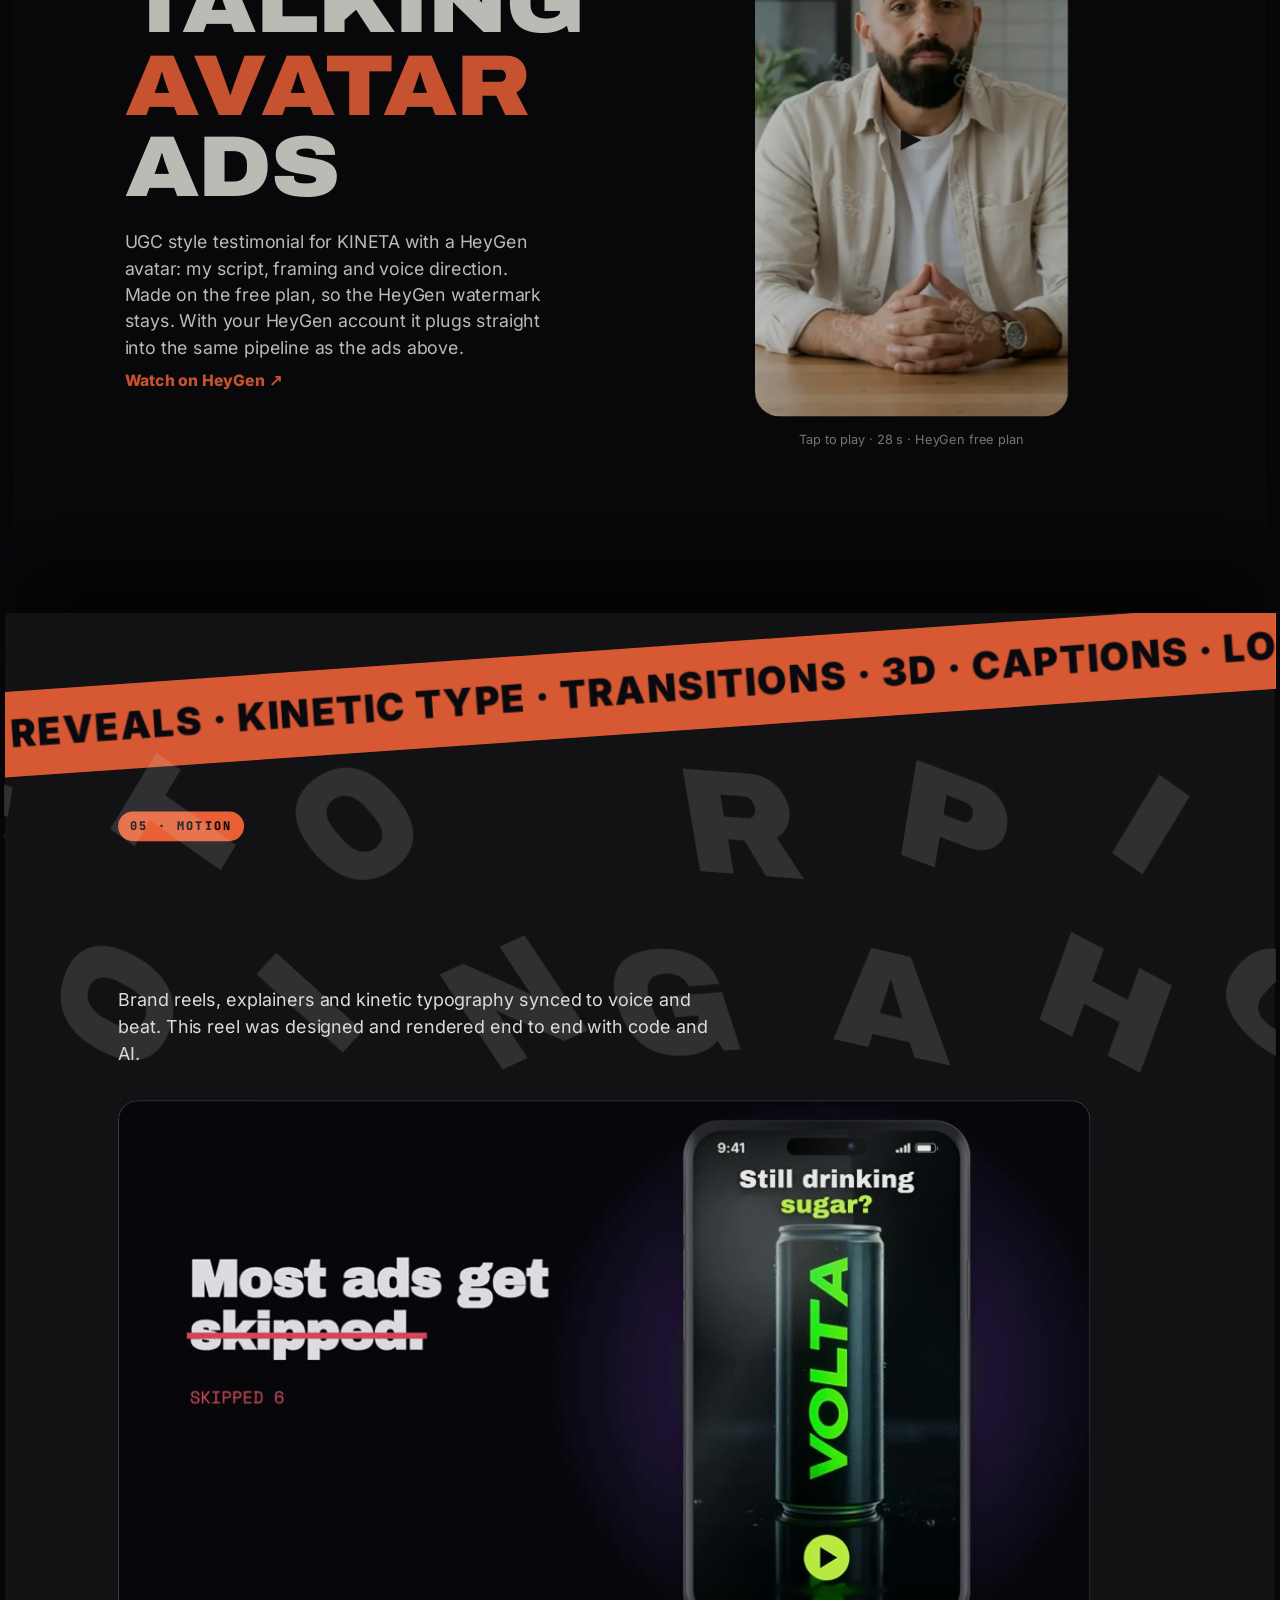
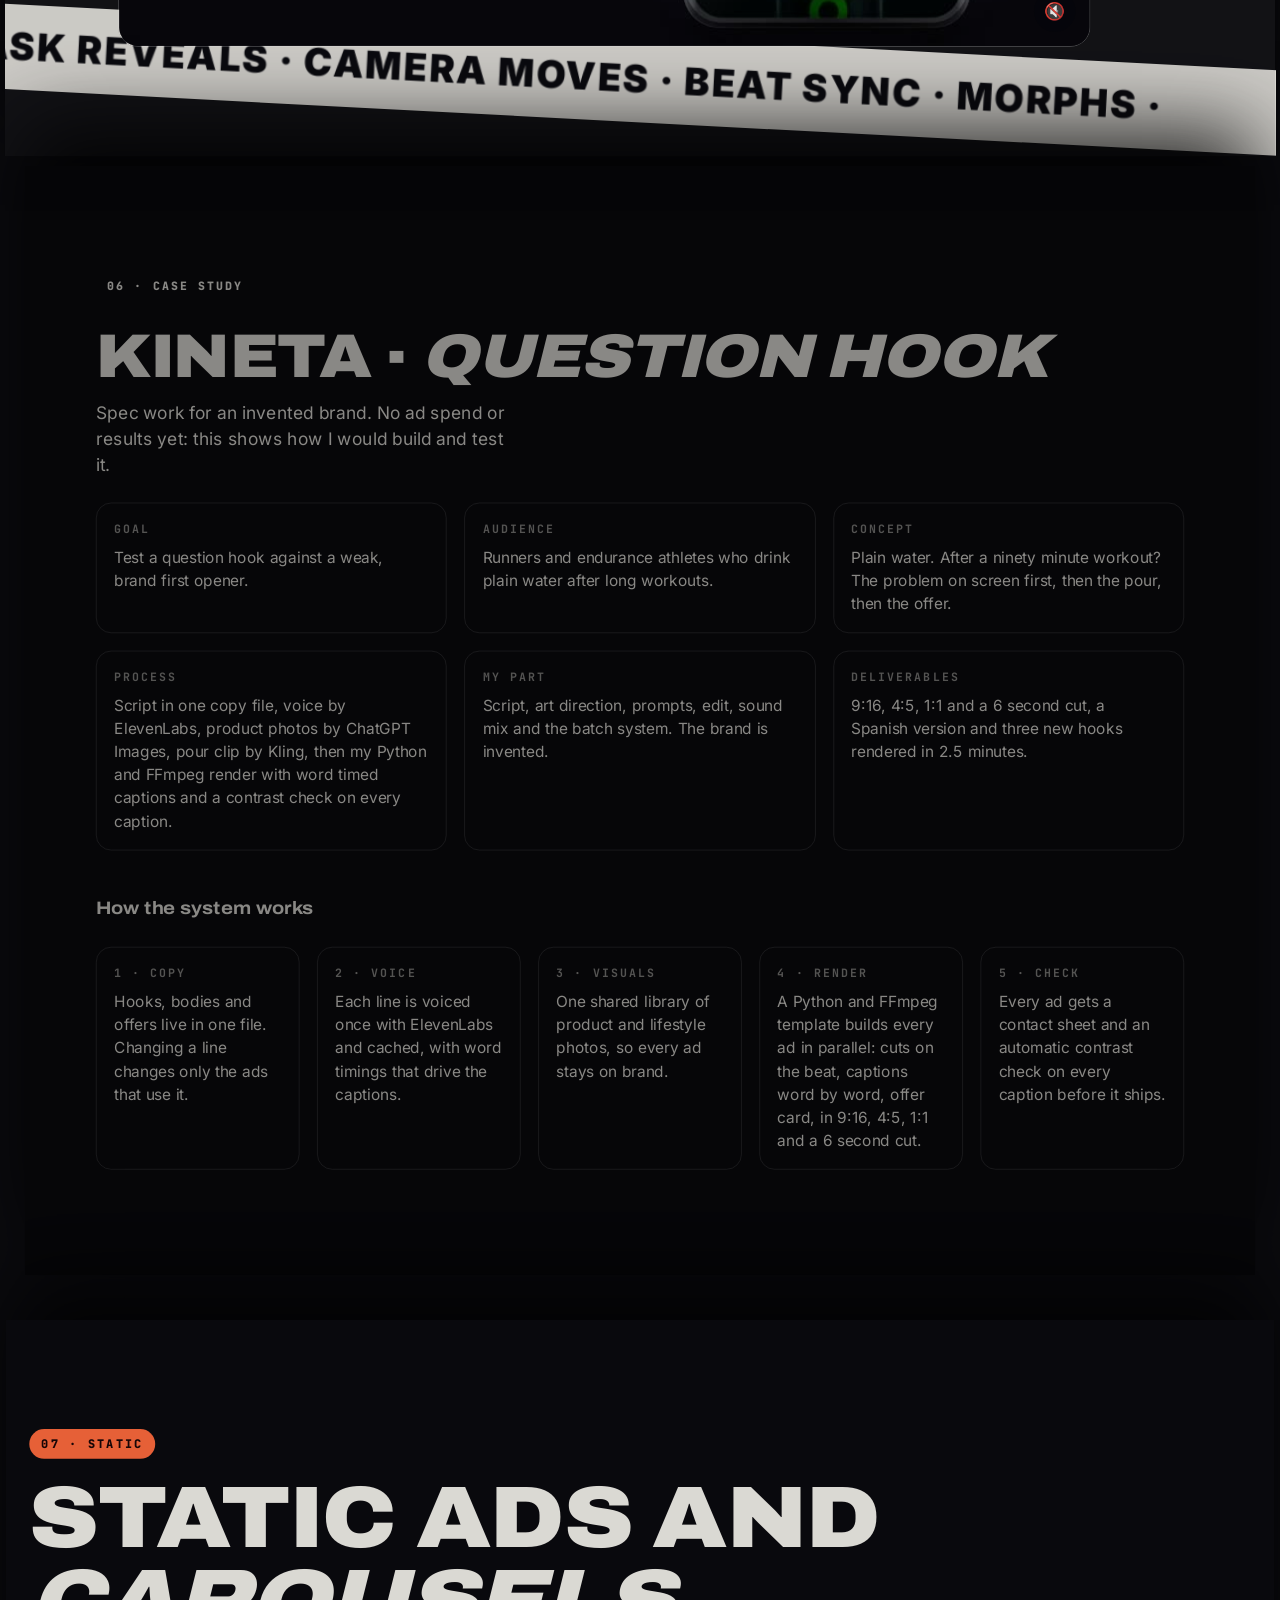
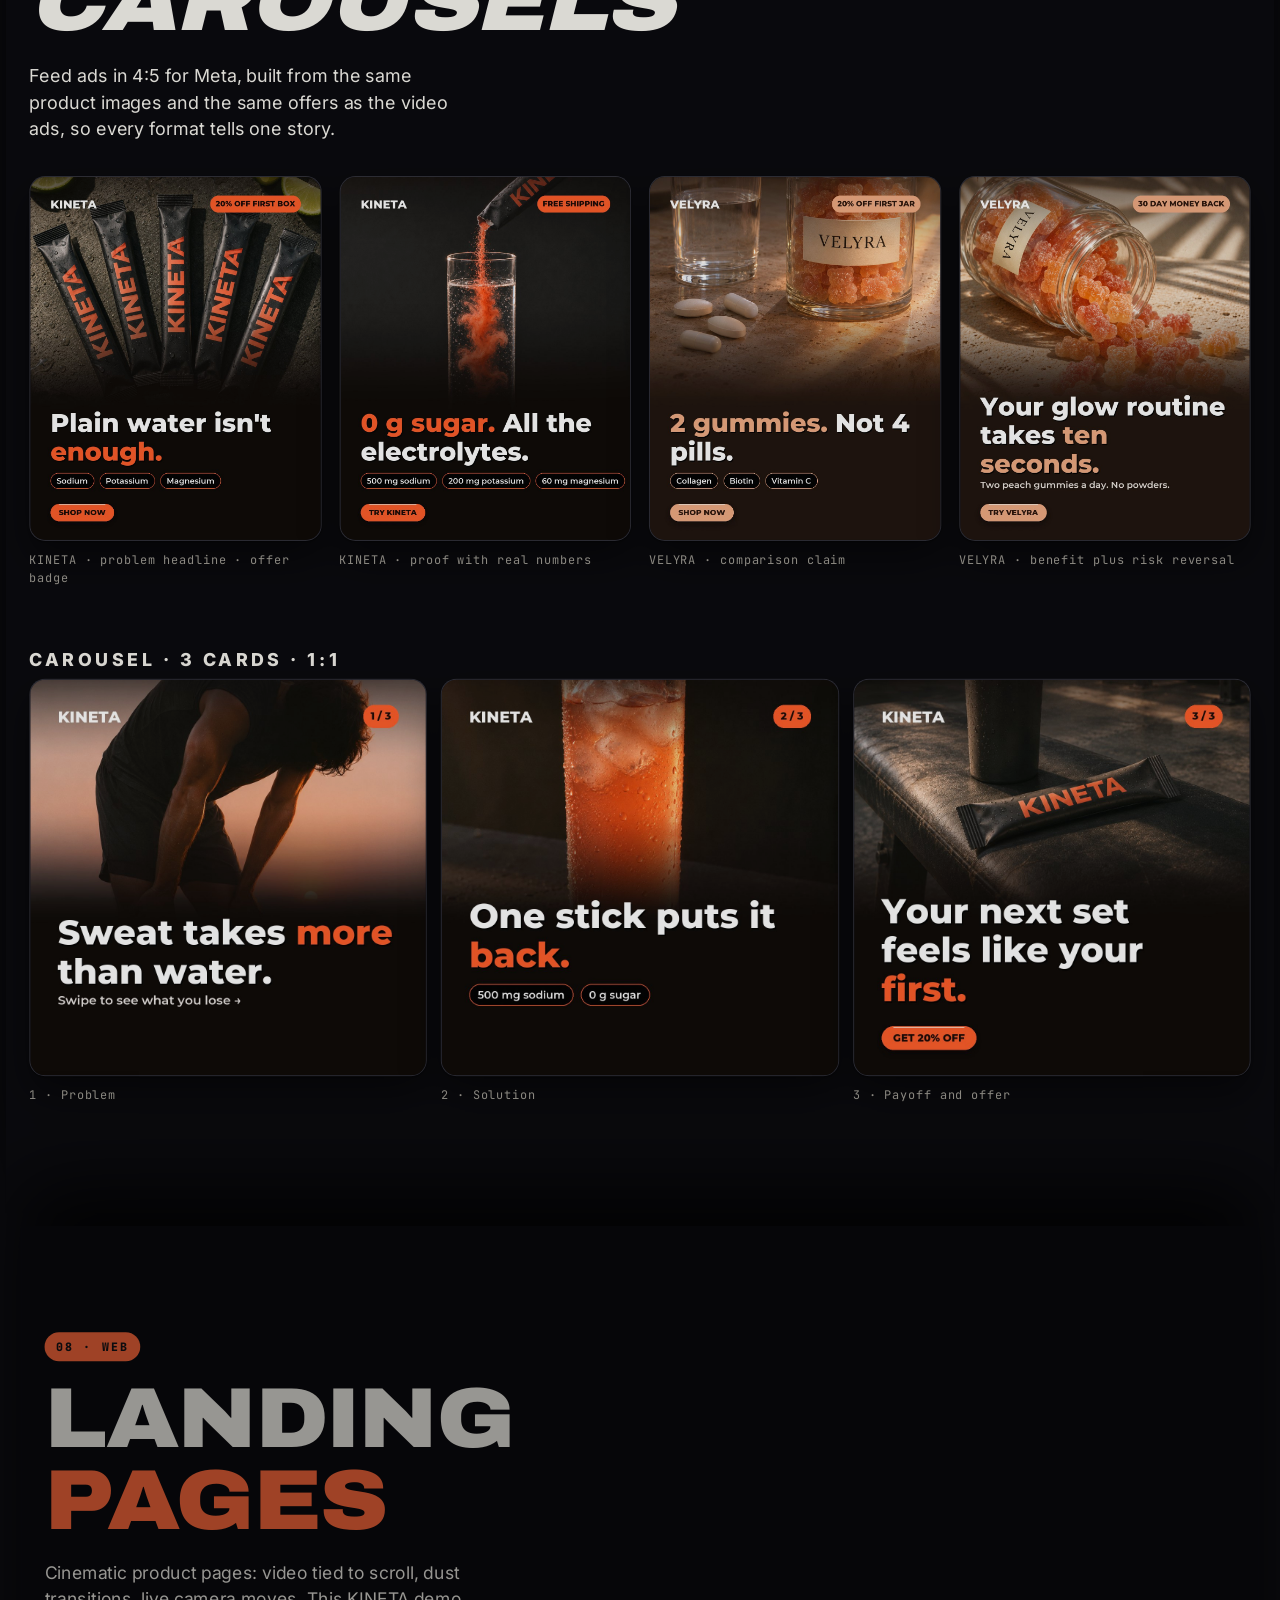
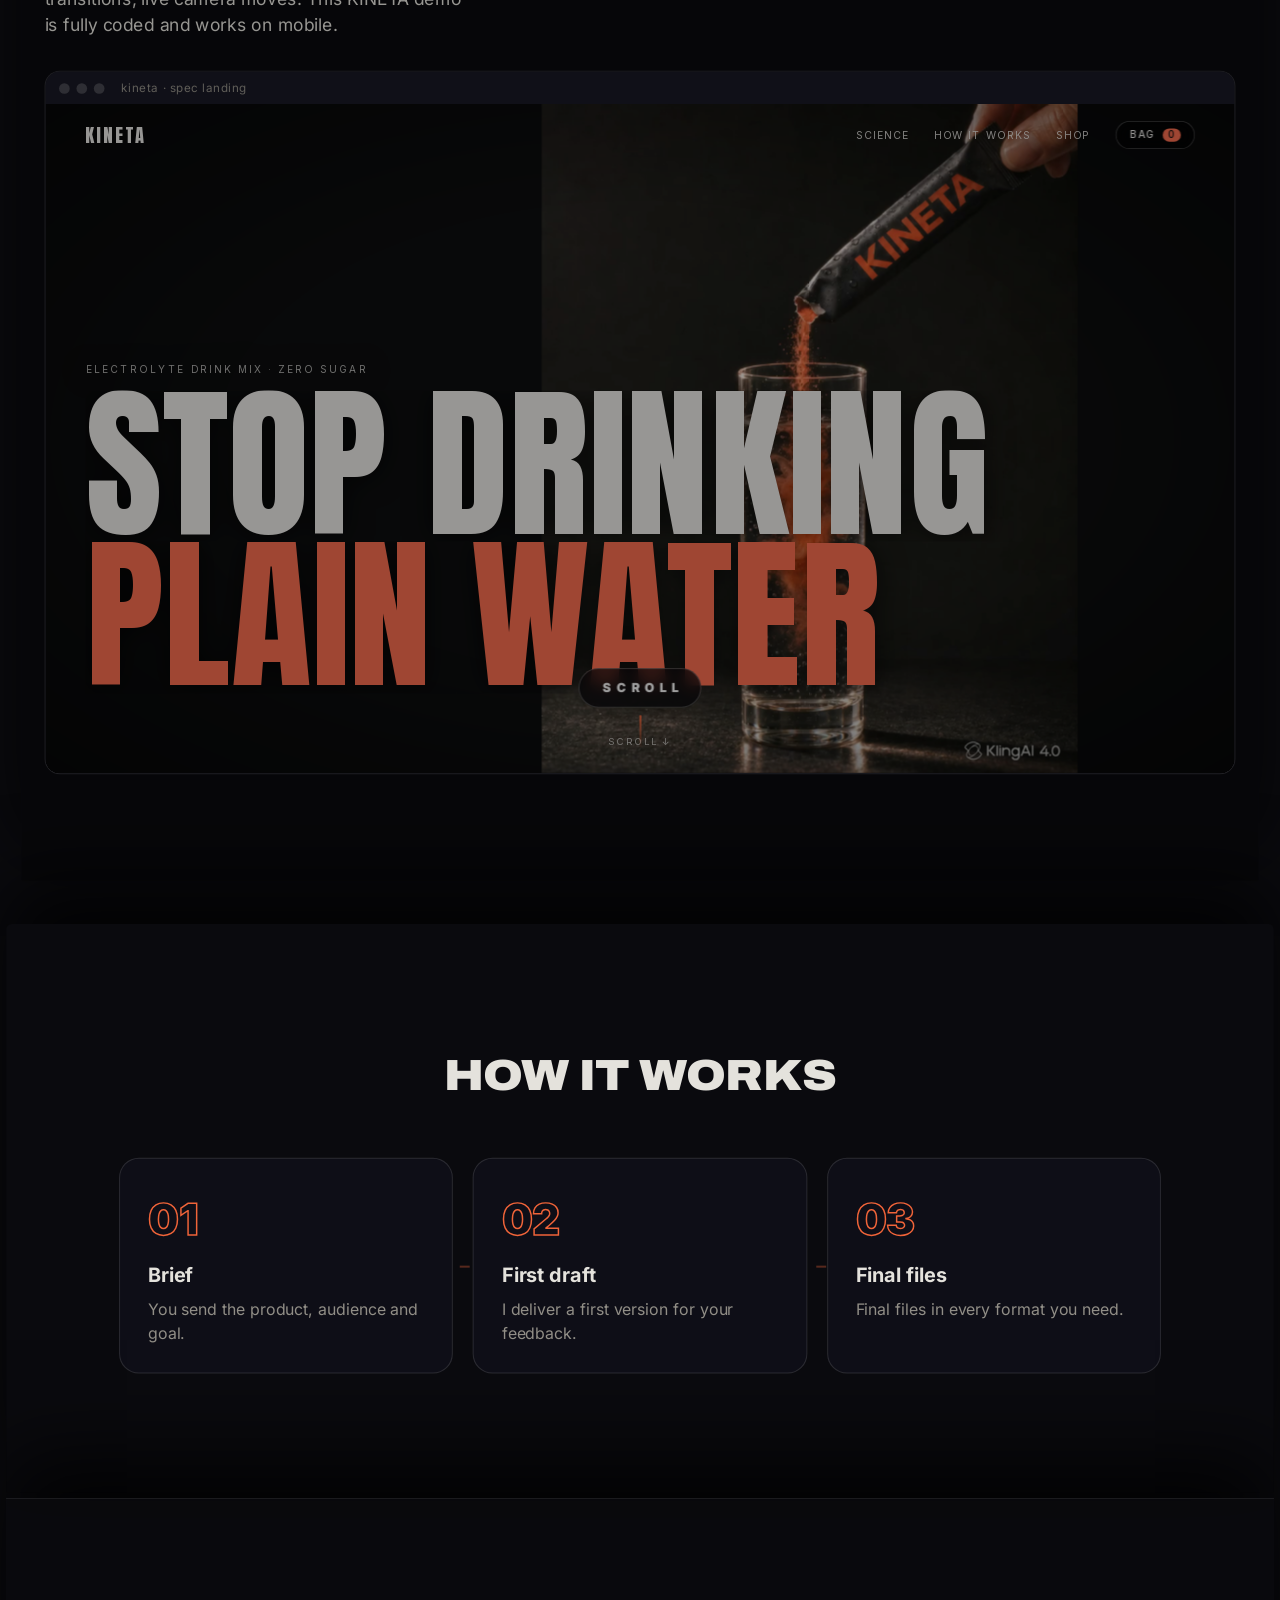
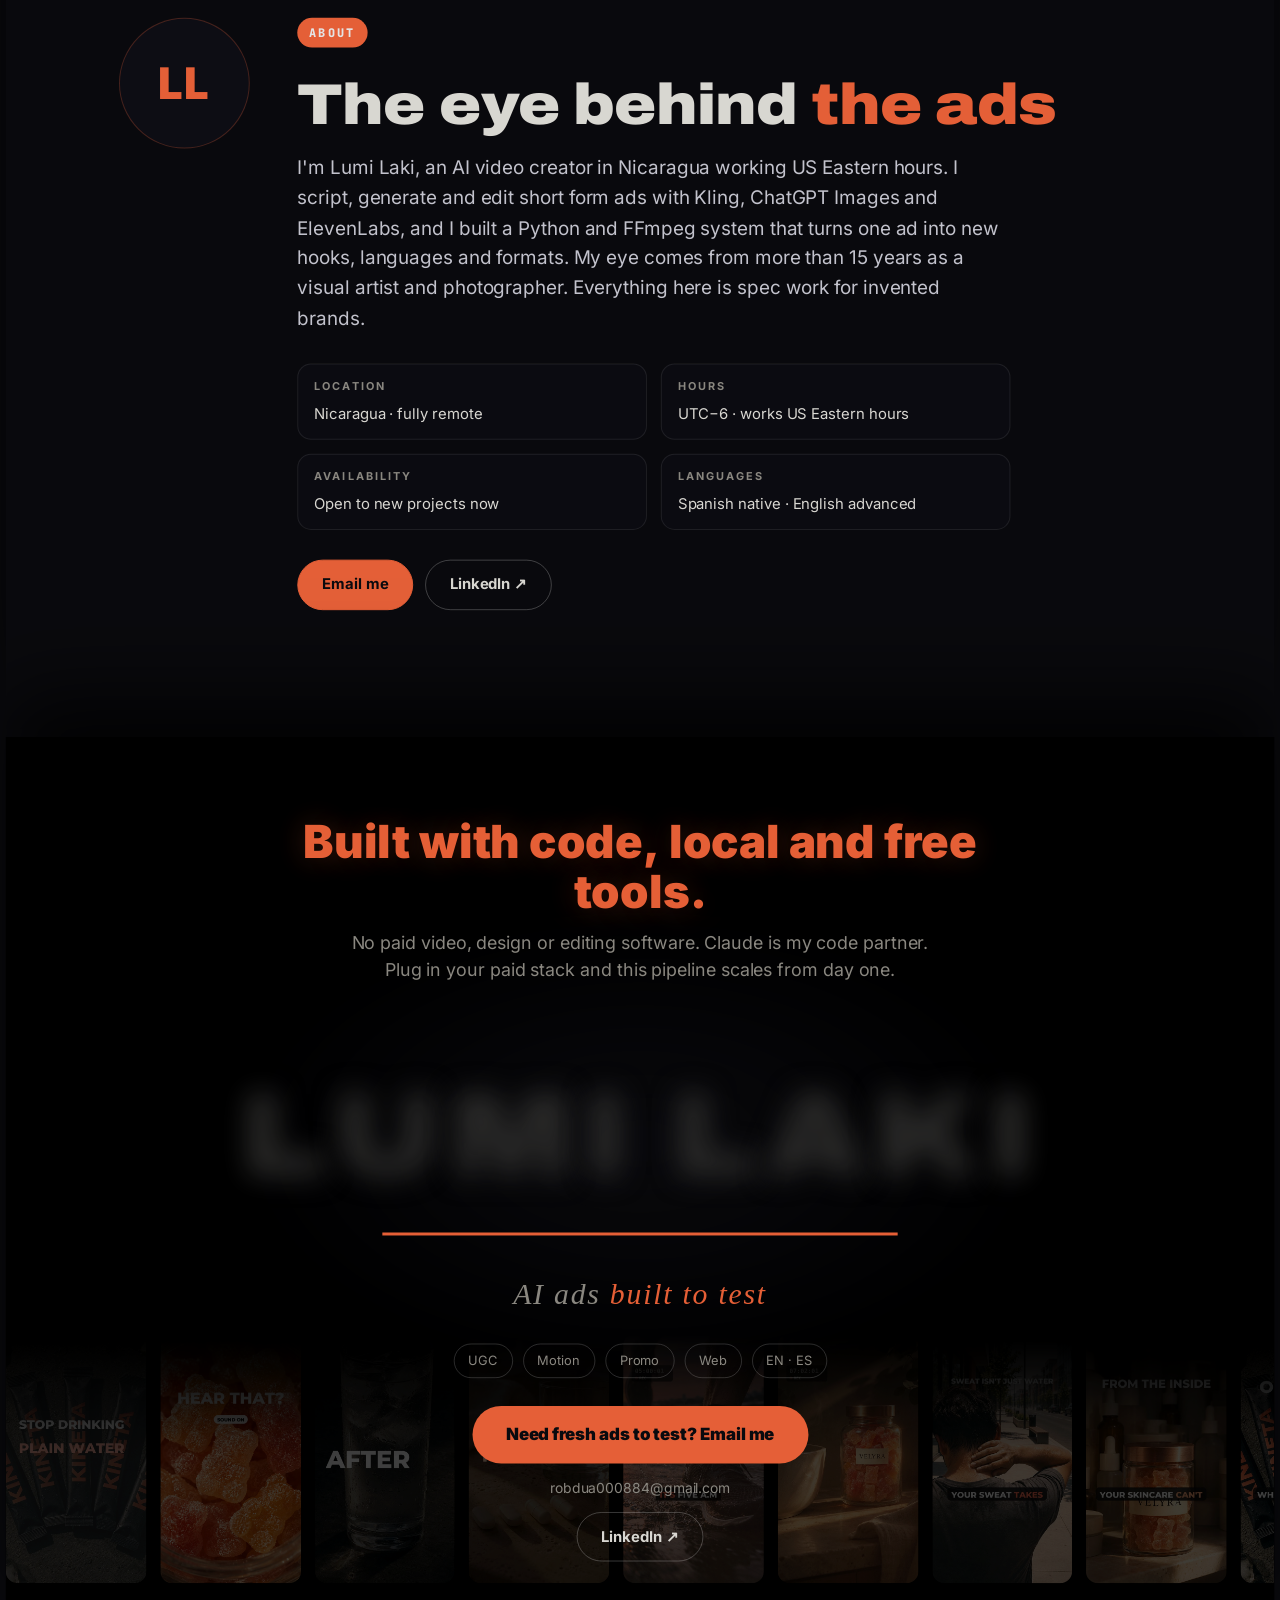
==== commit bf056752: "Portafolio Lumi Laki 2026-11-10" ====
--- a/index.html
+++ b/index.html
@@ -614,7 +614,7 @@
       <p class="reveal d3" data-en="Short vertical ads for TikTok, Reels and Shorts. Voiceover, kinetic captions, music and a clear hook in the first seconds. No face needed." data-es="Anuncios verticales cortos para TikTok, Reels y Shorts. Voz, subtítulos animados, música y un gancho claro en los primeros segundos. Sin rostro.">Short vertical ads for TikTok, Reels and Shorts. Voiceover, kinetic captions, music and a clear hook in the first seconds. No face needed.</p>
     </div>
     <div class="reveal d2">
-      <div class="phone"><video disablepictureinpicture disableremoteplayback controlslist="nodownload nofullscreen noremoteplayback" webkit-playsinline x5-playsinline id="olivo" src="ads/casa-olivo-en.mp4" poster="ads/casa-olivo-en.jpg" muted loop playsinline preload="none"></video><button class="snd2" type="button" aria-label="Sound">🔇</button></div>
+      <div class="phone"><video disablepictureinpicture disableremoteplayback controlslist="nodownload nofullscreen noremoteplayback" webkit-playsinline x5-playsinline id="olivo" src="ads/casa-olivo-en.mp4?v=20261110c" poster="ads/casa-olivo-en.jpg?v=20261110c" muted loop playsinline preload="none"></video><button class="snd2" type="button" aria-label="Sound">🔇</button></div>
       <div class="olang" id="olang"><button type="button" class="on" data-v="en">EN</button><button type="button" data-v="es">ES</button></div>
       <div class="phone-note" data-en="Real estate ad for a fictional property, in English and Spanish. Tap for sound." data-es="Anuncio inmobiliario para una propiedad ficticia, en inglés y español. Toca para oír.">Real estate ad for a fictional property, in English and Spanish. Tap for sound.</div>
     </div>
@@ -979,8 +979,8 @@
 // Casa Olivo: cambiar entre inglés y español sin perder el punto del video
 (function(){ const v=document.getElementById('olivo'), box=document.getElementById('olang'); if(!v) return;
   box.addEventListener('click',e=>{ const b=e.target.closest('button'); if(!b) return; box.querySelectorAll('button').forEach(x=>x.classList.toggle('on',x===b));
-    const t=v.currentTime, m=v.muted, base=MOVIL?'ads/m/':'ads/'; v.poster='ads/casa-olivo'+(b.dataset.v==='en'?'-en':'')+'.jpg';
-    v.src=base+'casa-olivo'+(b.dataset.v==='en'?'-en':'')+'.mp4'; v.muted=m; v.addEventListener('loadedmetadata',()=>{ v.currentTime=t; v.play().catch(()=>{}); },{once:true}); }); })();
+    const t=v.currentTime, m=v.muted, base=MOVIL?'ads/m/':'ads/'; v.poster='ads/casa-olivo'+(b.dataset.v==='en'?'-en':'')+'.jpg?v=20261110c';
+    v.src=base+'casa-olivo'+(b.dataset.v==='en'?'-en':'')+'.mp4?v=20261110c'; v.muted=m; v.addEventListener('loadedmetadata',()=>{ v.currentTime=t; v.play().catch(()=>{}); },{once:true}); }); })();
 
 // selector de formato: cambia los 13 anuncios entre 9:16, 4:5, 1:1 y el corte de 6 s
 (function(){ const box=document.getElementById('fmt'), grid=document.getElementById('grid'); if(!box) return;
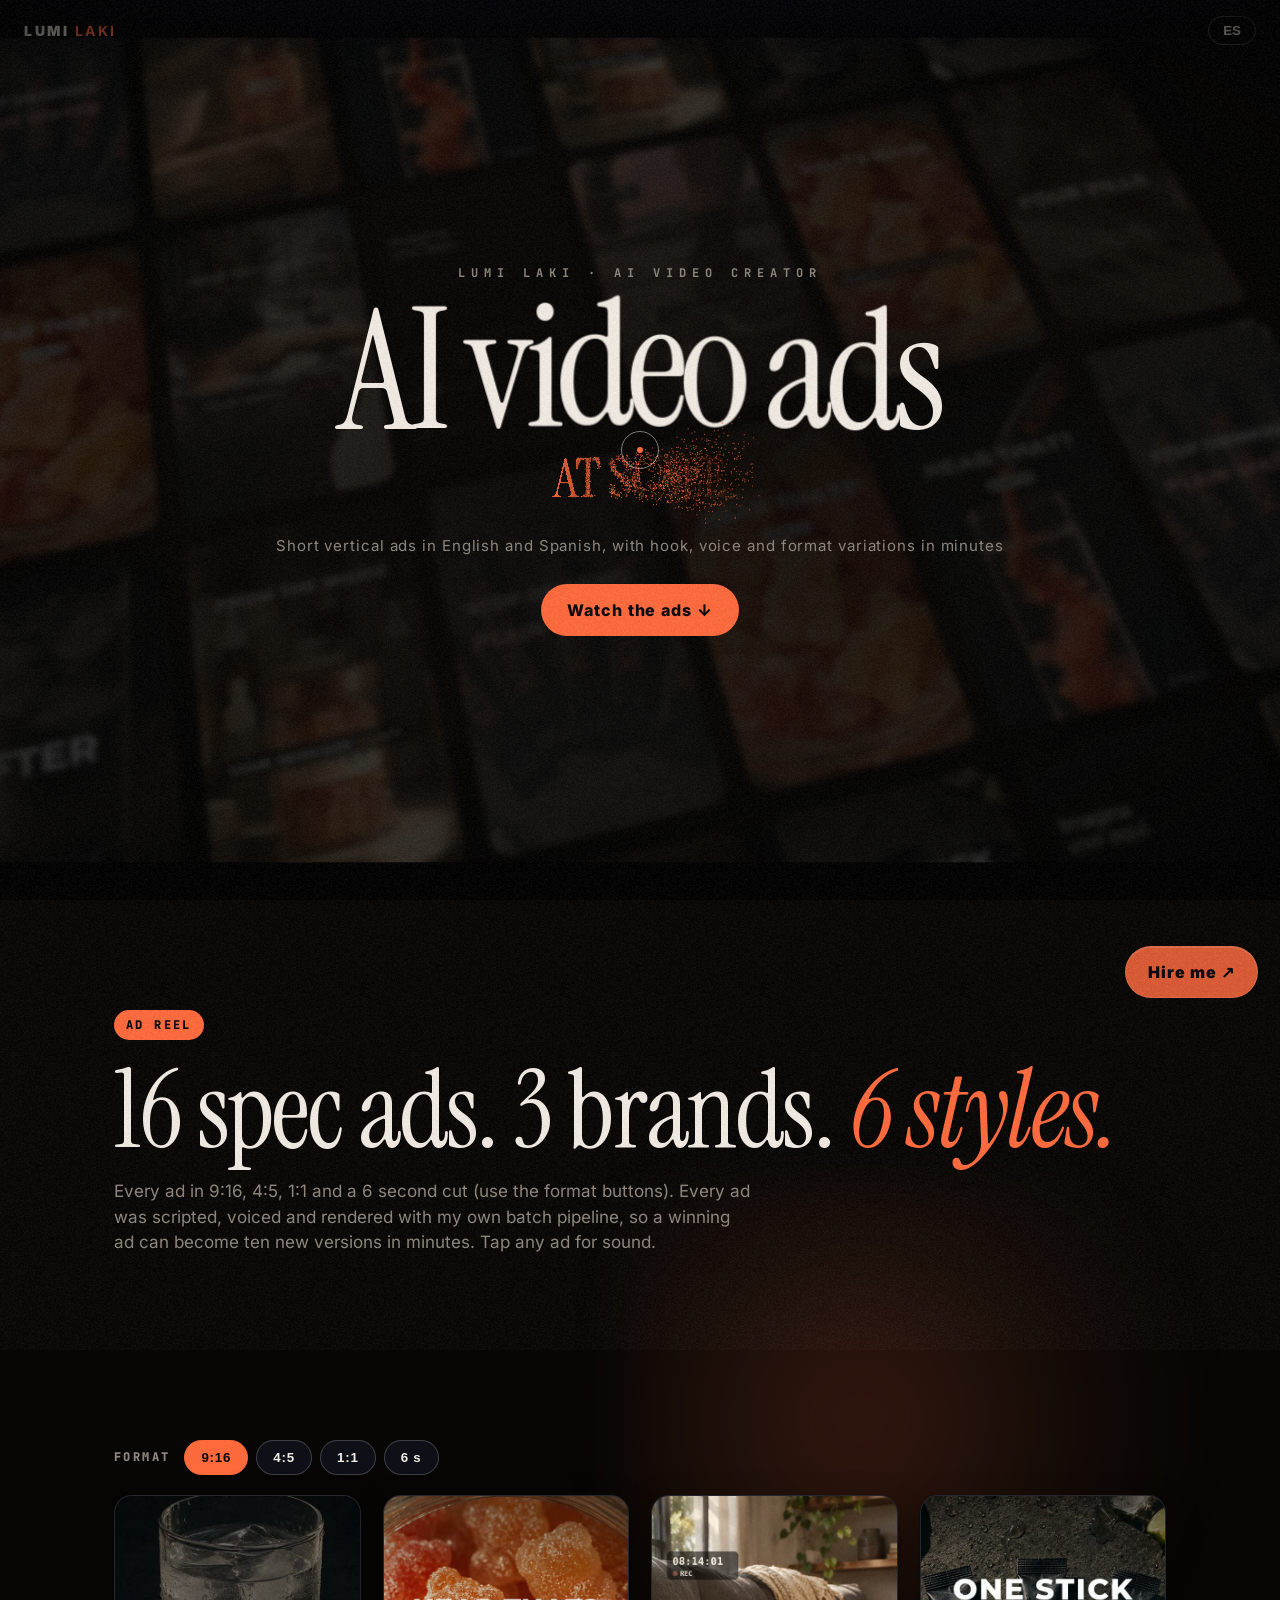
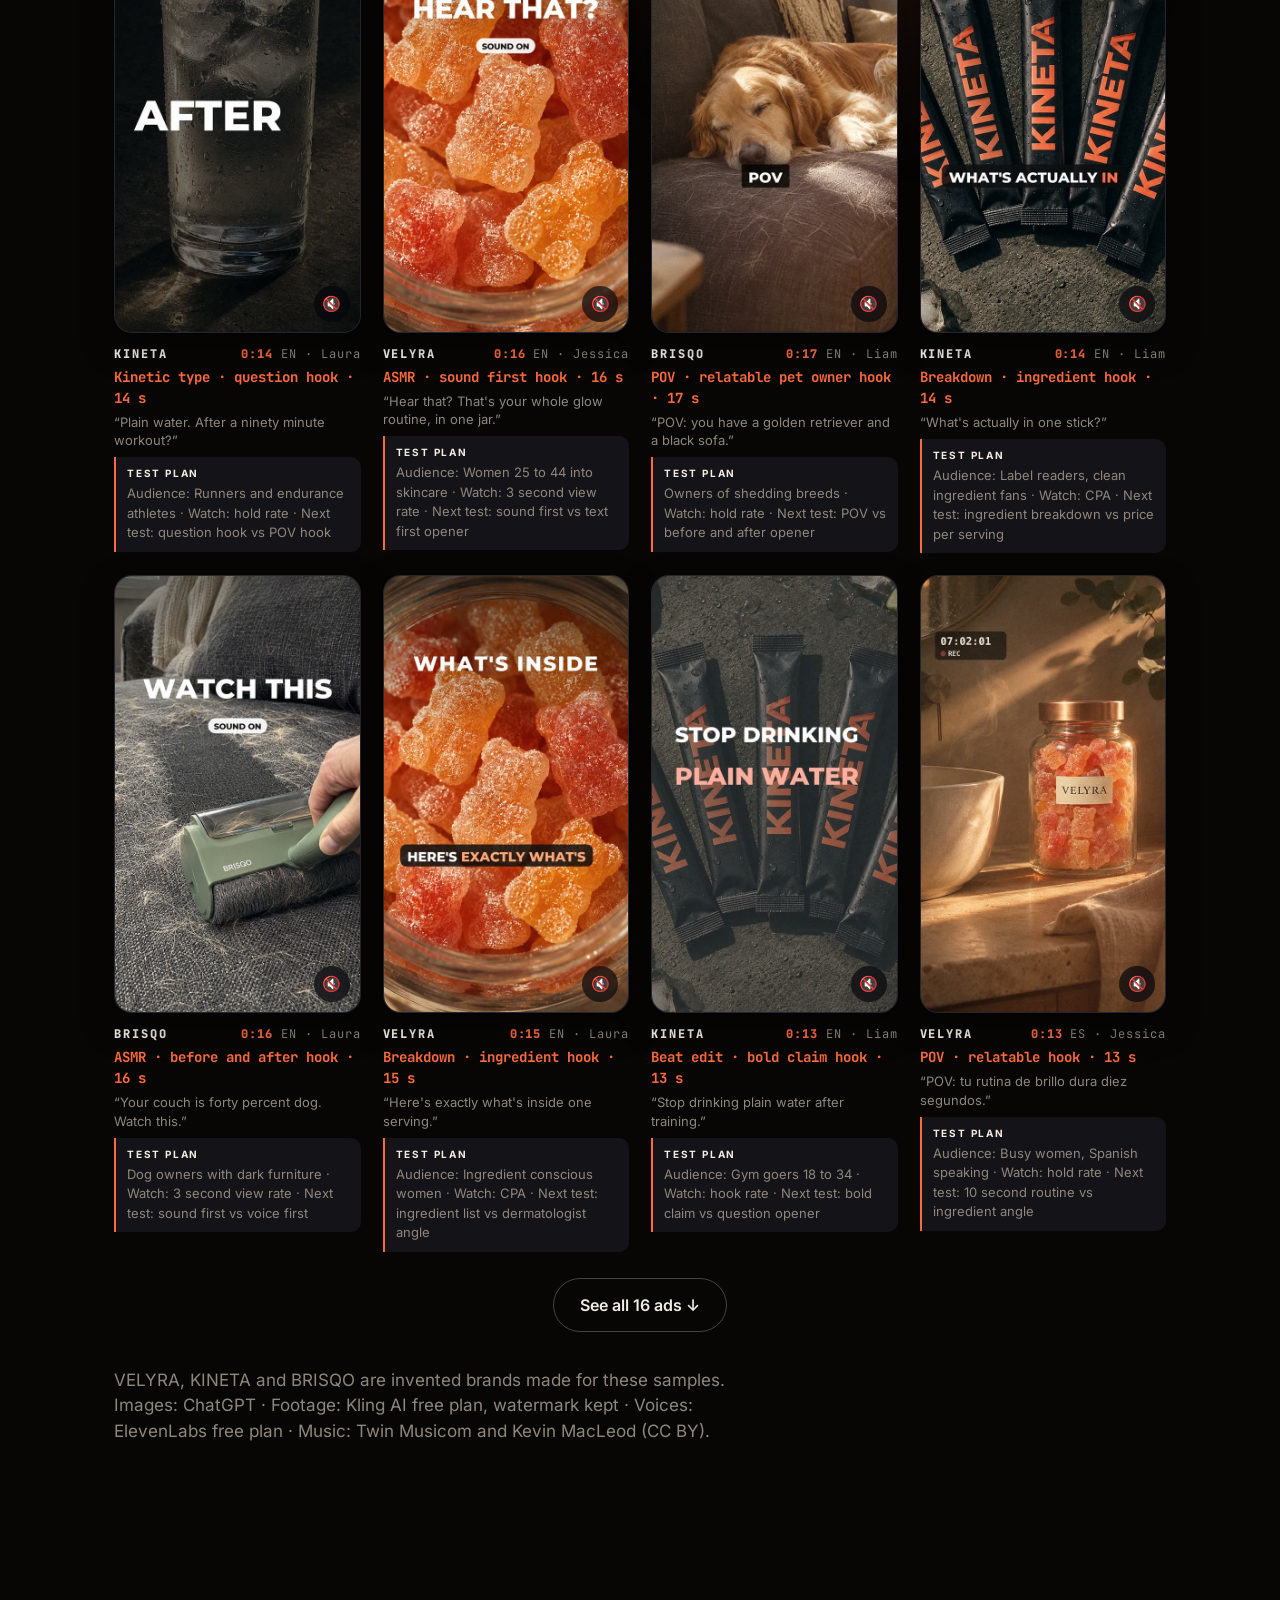
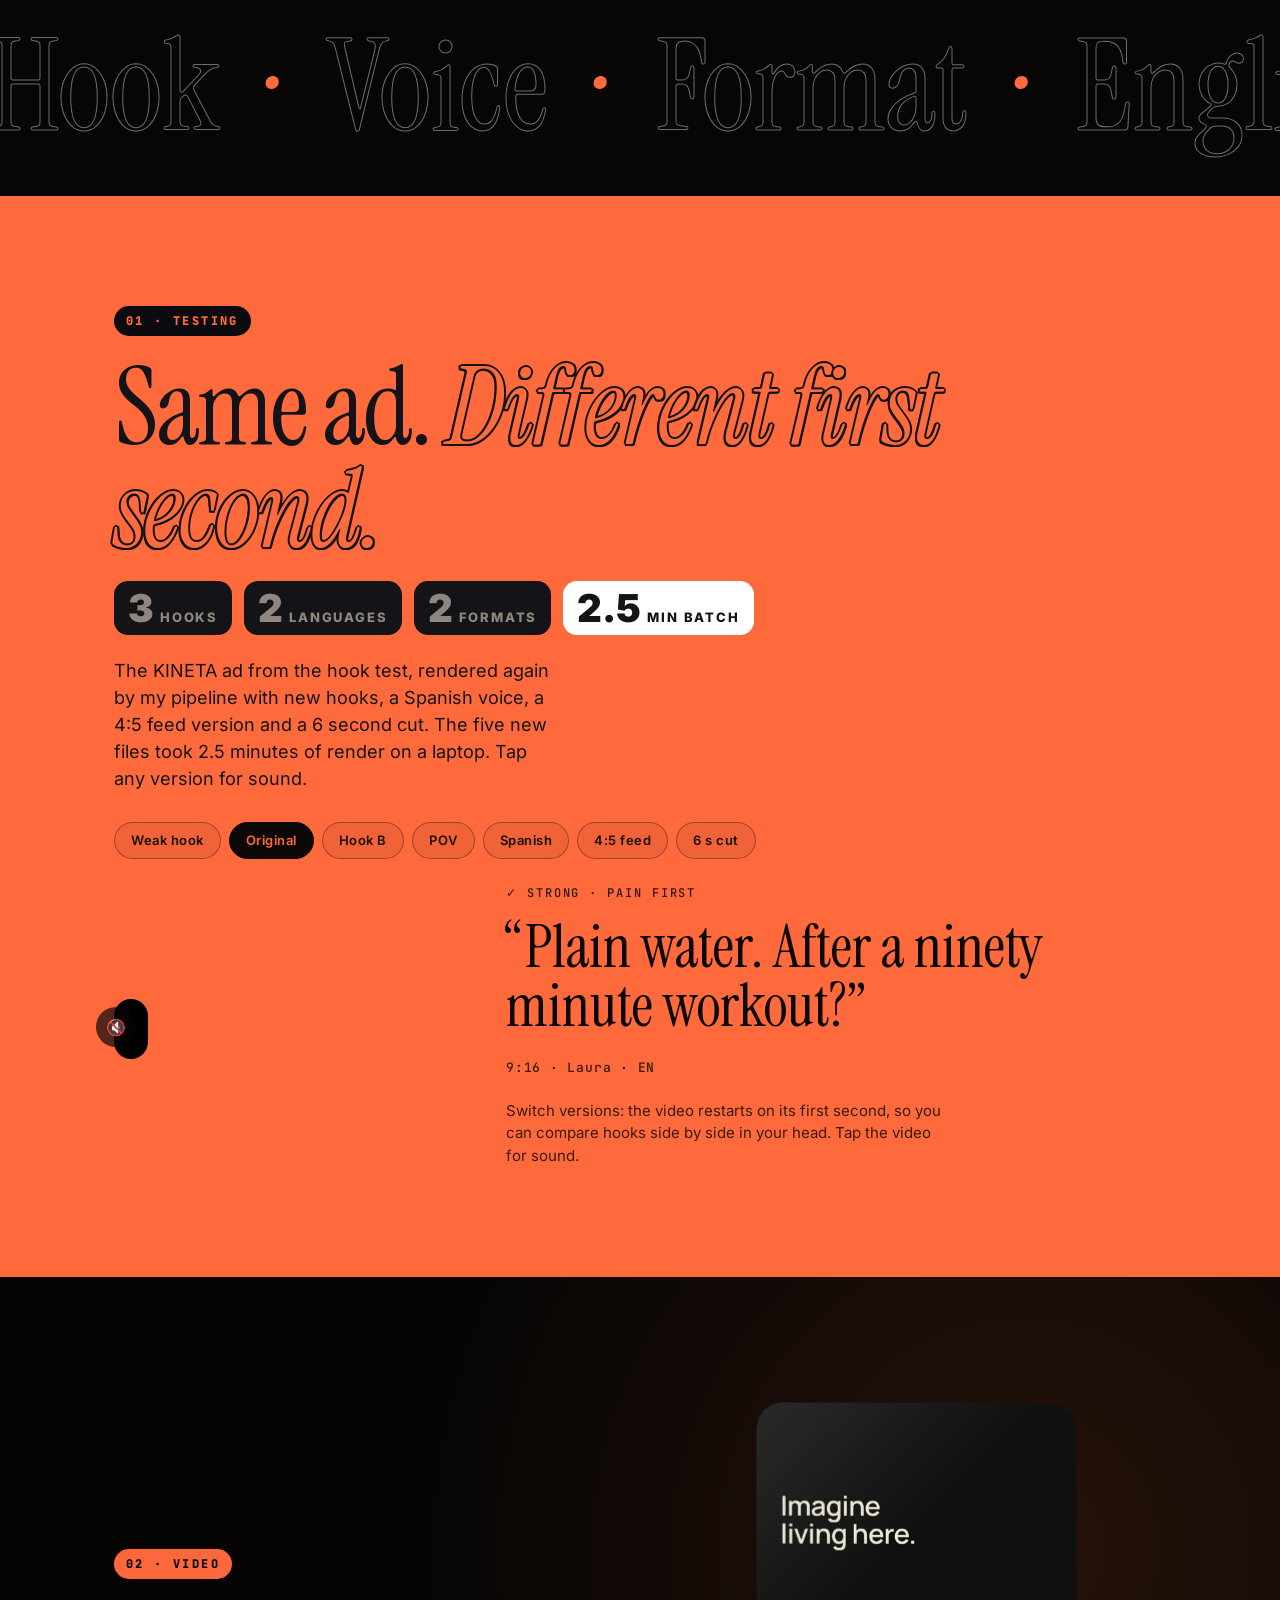
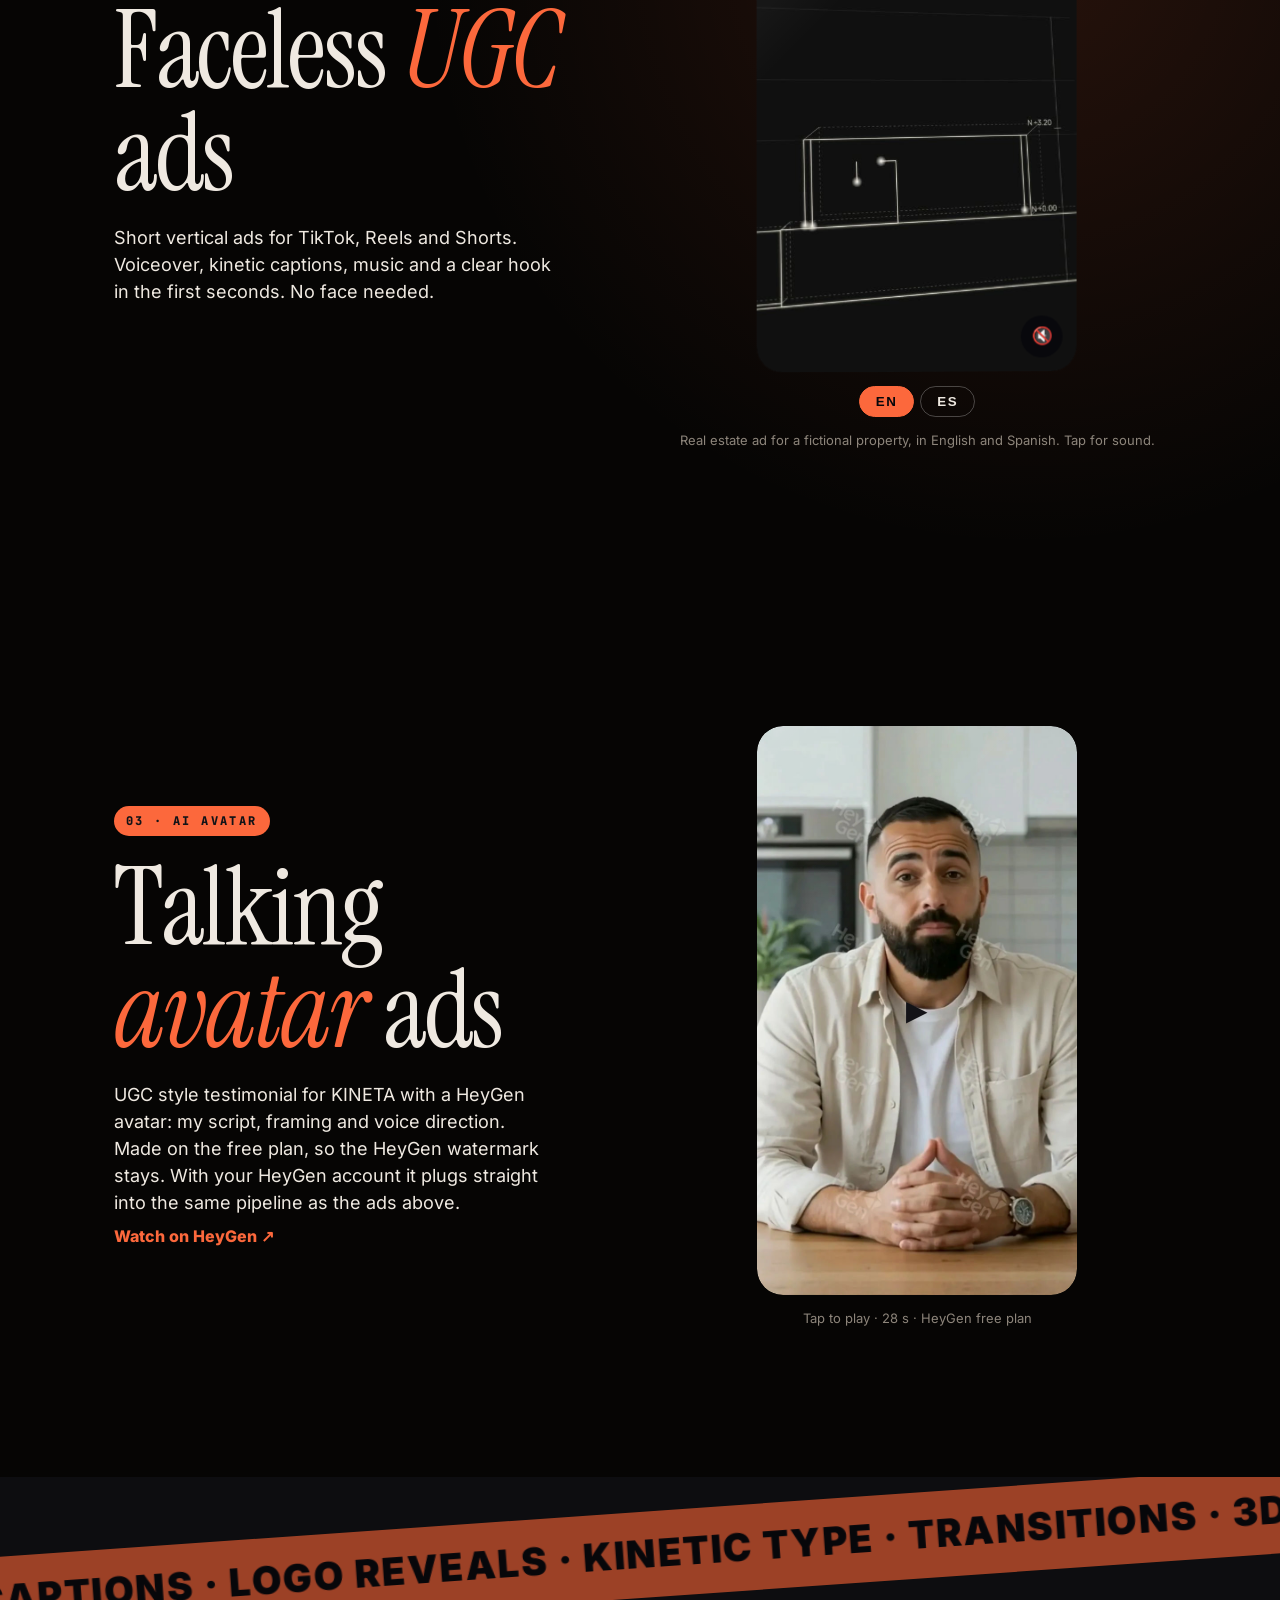
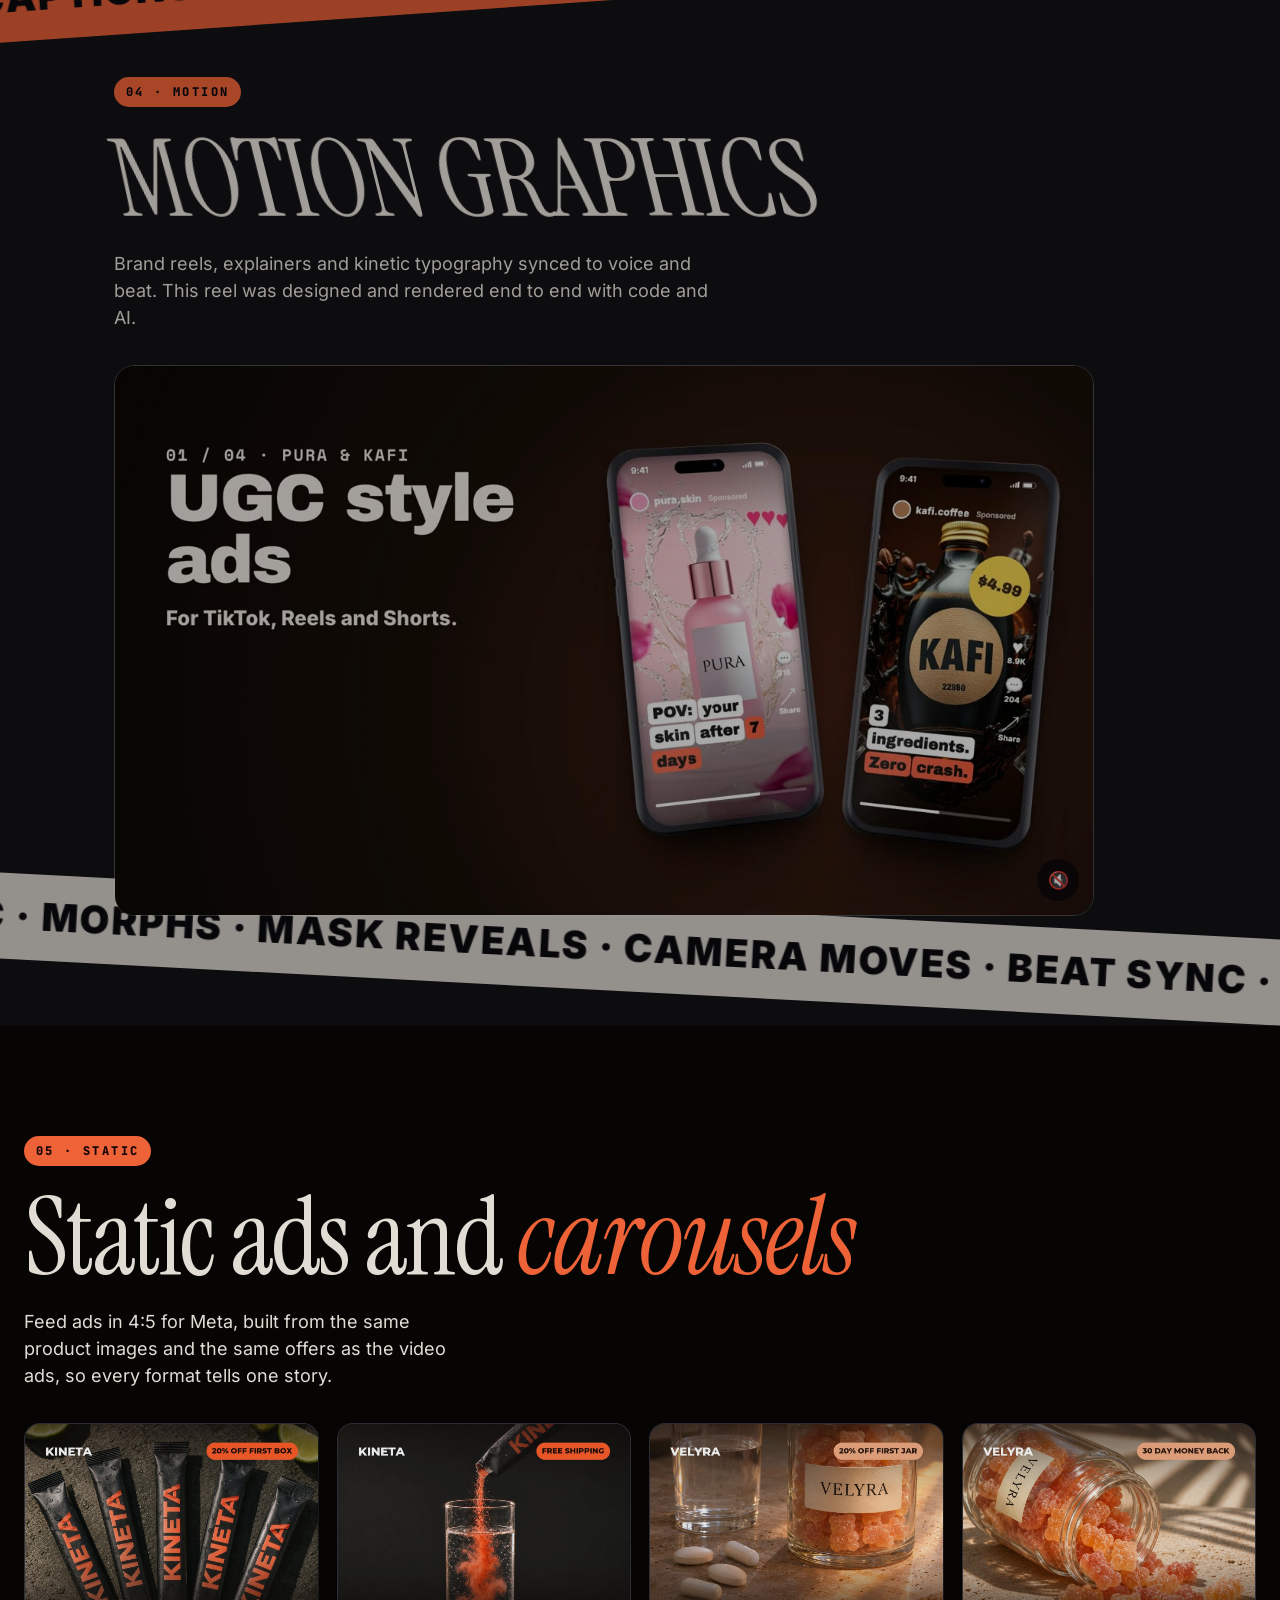
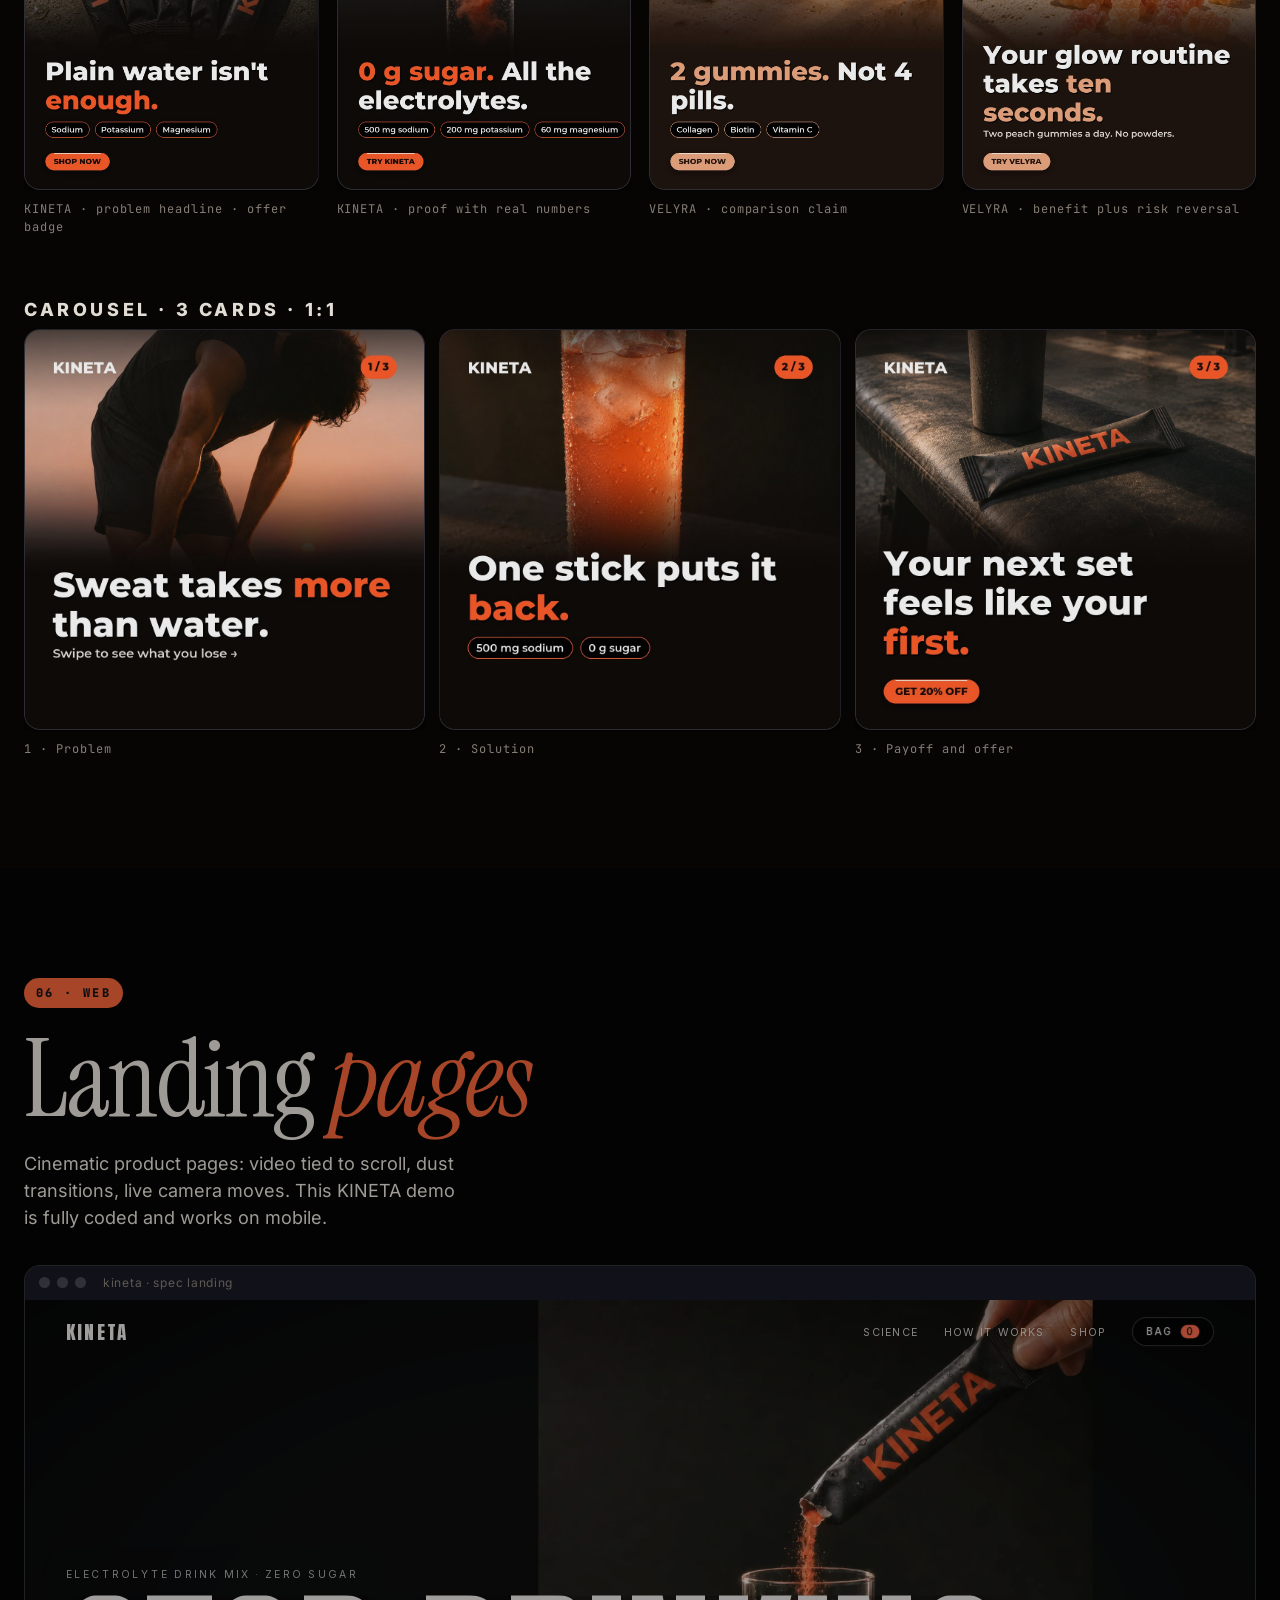
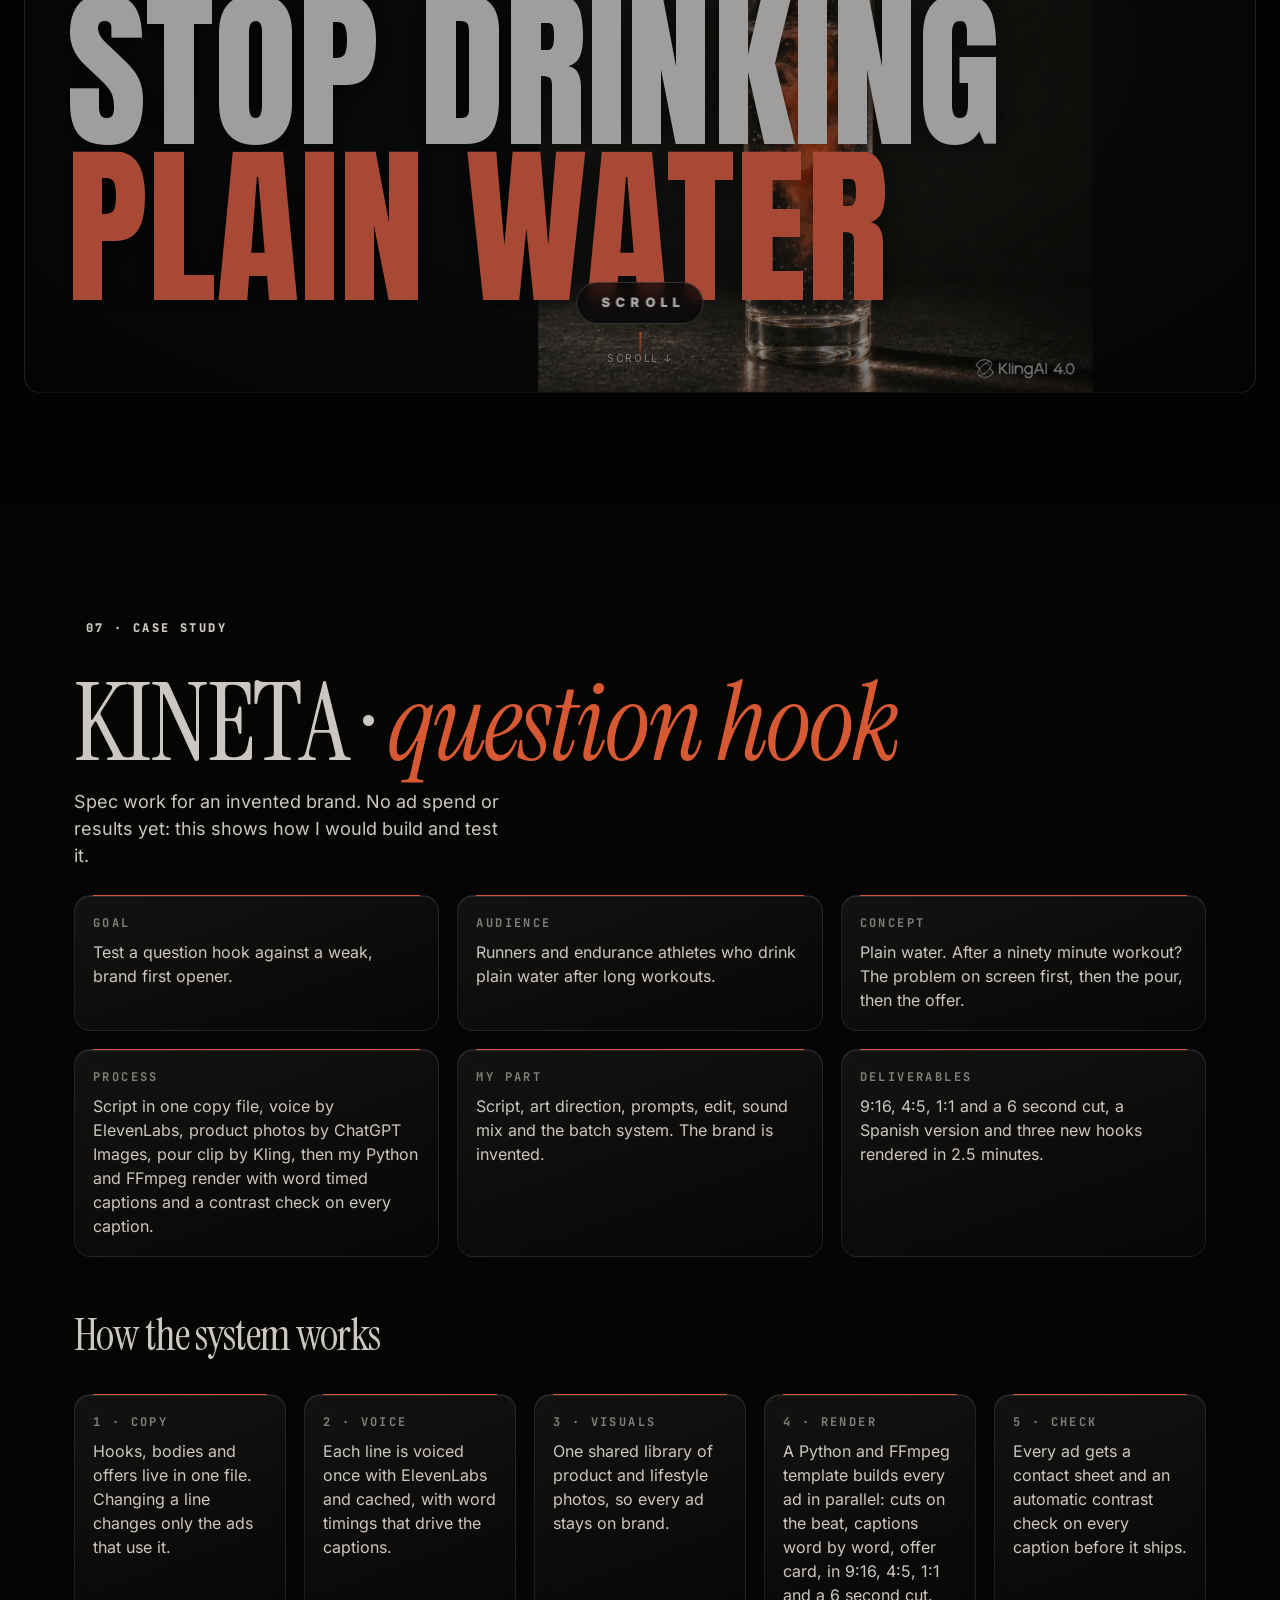
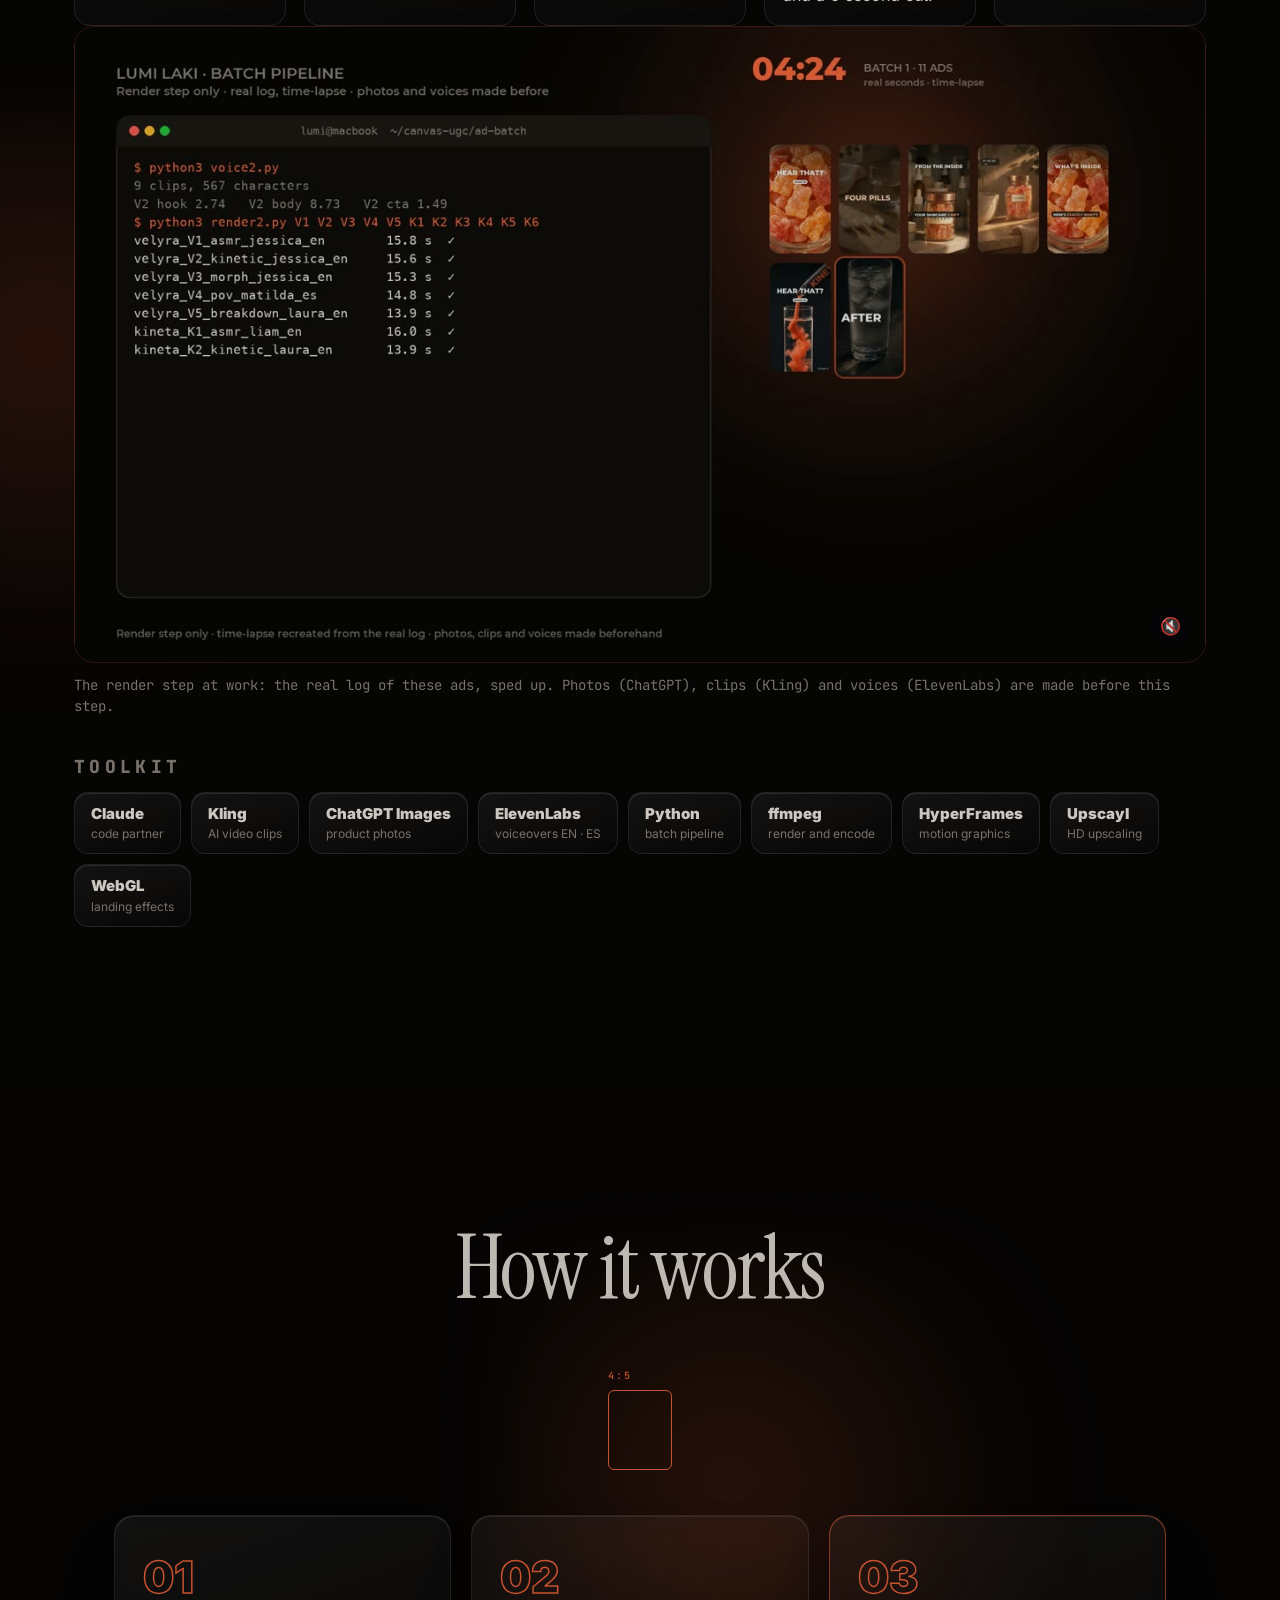
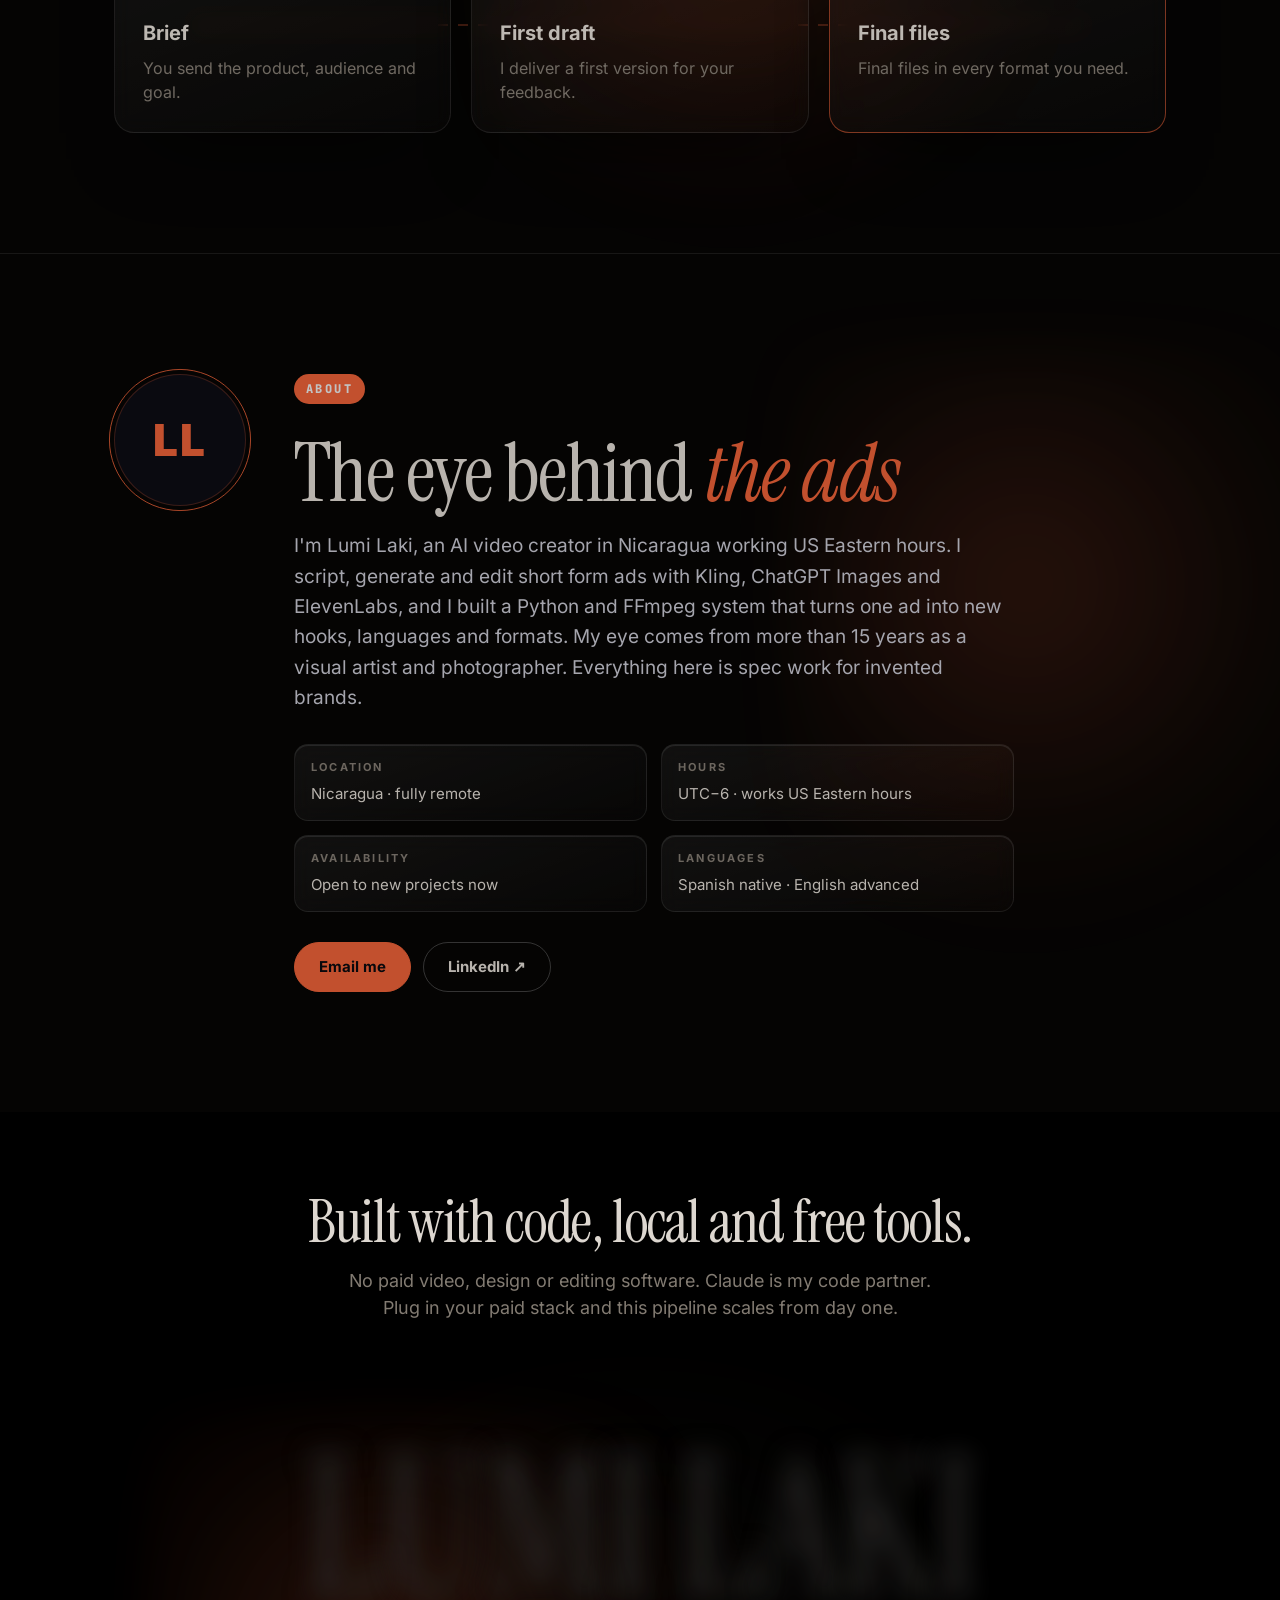
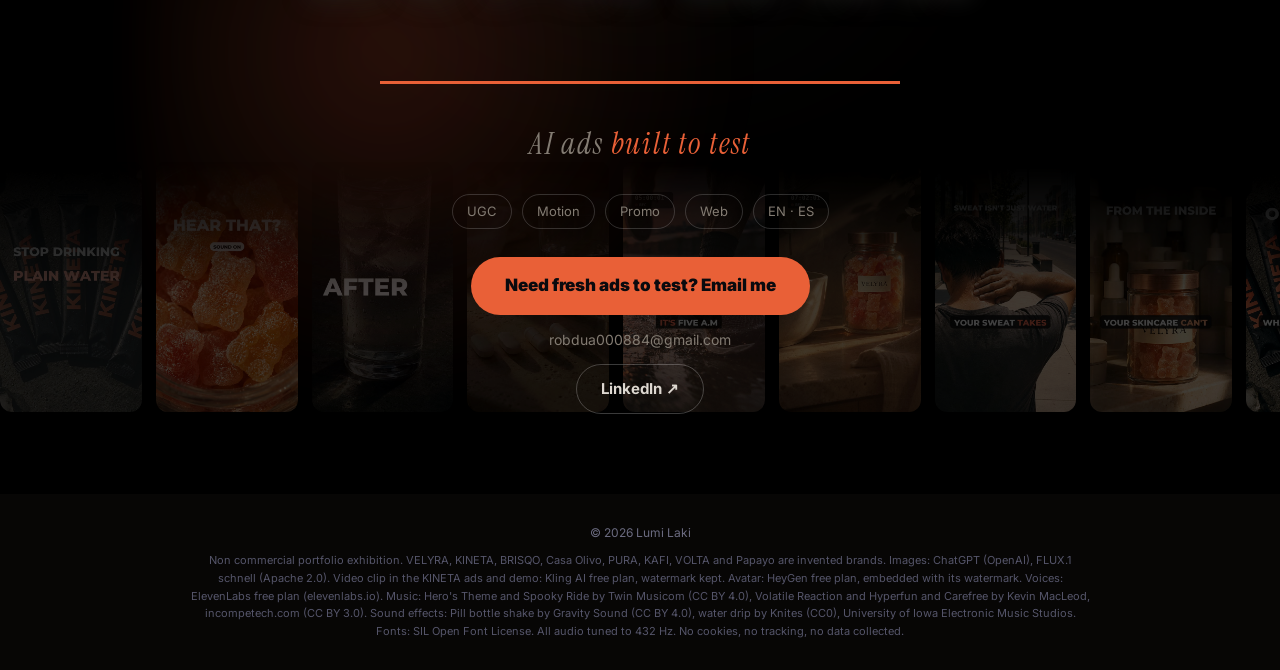
==== commit bd32003f: "Portafolio Lumi Laki 2026-11-11" ====
--- a/index.html
+++ b/index.html
@@ -5,10 +5,10 @@
 <meta name="viewport" content="width=device-width, initial-scale=1">
 <title>Lumi Laki · AI Video Ads at Scale</title>
 <link rel="icon" href="data:image/svg+xml,%3Csvg xmlns=%22http://www.w3.org/2000/svg%22 viewBox=%220 0 64 64%22%3E%3Crect width=%2264%22 height=%2264%22 rx=%2214%22 fill=%22%2307070c%22/%3E%3Ctext x=%2232%22 y=%2244%22 font-family=%22Arial Black%22 font-size=%2232%22 text-anchor=%22middle%22 fill=%22%23c6ff3d%22%3ELL%3C/text%3E%3C/svg%3E">
-<meta name="description" content="Lumi Laki · AI video ads at scale: 13 spec ads, 6 styles, 4 formats, English and Spanish, batch rendered.">
+<meta name="description" content="Lumi Laki · AI video ads at scale: 16 spec ads, 3 brands, 6 styles, 4 formats, English and Spanish, batch rendered.">
 <meta property="og:type" content="website">
 <meta property="og:title" content="Lumi Laki · AI Video Ads at Scale">
-<meta property="og:description" content="13 spec ads, 6 styles, 4 formats, English and Spanish. Average render time: 36 seconds per ad.">
+<meta property="og:description" content="16 spec ads, 3 brands, 6 styles, 4 formats, English and Spanish. Average render time: 36 seconds per ad.">
 <meta property="og:image" content="https://lumilaki.github.io/og.jpg">
 <meta property="og:url" content="https://lumilaki.github.io/">
 <link rel="canonical" href="https://lumilaki.github.io/">
@@ -126,7 +126,8 @@
 .adv{position:relative;aspect-ratio:9/16;border-radius:18px;overflow:hidden;background:#15151f;border:1px solid #ffffff1f;cursor:pointer;transition:transform .5s cubic-bezier(.2,.7,.2,1),border-color .3s,box-shadow .3s}
 .adv:hover{transform:translateY(-6px);border-color:var(--lime);box-shadow:0 18px 40px #ff6a3d22}
 .adv video{width:100%;height:100%;object-fit:cover;display:block;border-radius:inherit}
-.adv,.phone,.hg,.screen{isolation:isolate;-webkit-mask-image:-webkit-radial-gradient(white,black);mask-image:radial-gradient(white,black)}
+.phone,.hg,.screen{isolation:isolate;-webkit-mask-image:-webkit-radial-gradient(white,black);mask-image:radial-gradient(white,black)}
+.adv{isolation:isolate;transform:translateZ(0)}  /* 2026-11-11: sin máscara en la cuadrícula (muchos videos = tirones) */
 .adv .pst{position:absolute;inset:0;width:100%;height:100%;object-fit:cover;transition:opacity .5s;pointer-events:none}
 .adv.playing .pst{opacity:0}
 .adv.on{border-color:var(--lime)}
@@ -365,7 +366,7 @@
 .navr{display:flex;gap:10px;align-items:center}
 footer .credits{max-width:900px;margin:10px auto 0;font-size:11px;line-height:1.6;color:#55556a}
 /* transición entre secciones: cada una sube como una tarjeta sobre la anterior */
-.pg{position:relative;transform-origin:50% 0;box-shadow:0 -40px 80px #000c}
+.pg{position:relative}
 .pg::after{content:"";position:absolute;inset:0;background:#000;opacity:var(--dim,0);pointer-events:none;z-index:40}
 .reel,.steps{background:var(--bg)}
 @media (prefers-reduced-motion:reduce){.slam .c,.kick,.sub,.hero-cta{opacity:1!important}.swap .c{transform:none!important}.col{animation:none!important}}
@@ -396,6 +397,154 @@
 .ad .adv{box-shadow:0 1px 2px rgba(0,0,0,.45),0 14px 34px rgba(0,0,0,.35);border:1px solid rgba(255,255,255,.07)}
 .hire{transition:opacity .3s,transform .3s;box-shadow:0 0 0 2px #0b0b0f,0 8px 24px rgba(0,0,0,.35)}.hire.hide{opacity:0;transform:translateY(12px);pointer-events:none}
 @media (prefers-reduced-motion:reduce){*,*::before,*::after{animation:none!important;transition:none!important;scroll-behavior:auto!important}}
+/* =====================================================================
+   CINE v3 (2026-11-11) · capa cinematográfica
+   Cambia aquí colores, fuentes e intensidad de efectos.
+   ===================================================================== */
+@font-face{font-family:"Instrument Serif";src:url(fonts/instrument-serif-normal.woff2) format("woff2");font-weight:400;font-style:normal;font-display:swap}
+@font-face{font-family:"Instrument Serif";src:url(fonts/instrument-serif-italic.woff2) format("woff2");font-weight:400;font-style:italic;font-display:swap}
+:root{
+  /* paleta: 3 colores + 1 acento */
+  --c-bg:#070605; --c-ink:#f2ece4; --c-mute:#8f877d; --c-accent:#ff6a3d;
+  /* fuentes: display para títulos, limpia para texto */
+  --f-display:"Instrument Serif",Georgia,serif; --f-text:Inter,-apple-system,"Helvetica Neue",Arial,sans-serif;
+  /* intensidad de efectos (0 apaga) */
+  --fx-grain:.075; --fx-vignette:.8; --fx-glass:10px; --fx-letterbox:9vh;
+  --ease:cubic-bezier(.16,1,.3,1); --ease-io:cubic-bezier(.76,0,.24,1);
+  --bg:var(--c-bg); --ink:var(--c-ink); --mute:var(--c-mute); --lime:var(--c-accent);
+}
+body{background:var(--c-bg);font-family:var(--f-text)}
+
+/* ---------- tipografía de cine ---------- */
+.scene h2,.reel h2,.about h2,.steps h3,.end h2,.free-h,.mega,.slam,.swap,.s-case h3{font-family:var(--f-display)!important;font-weight:400!important;text-transform:none!important;font-stretch:normal!important;letter-spacing:-.02em}
+.scene h2,.reel h2{font-size:clamp(54px,8.4vw,128px)!important;line-height:.92!important}
+.about h2{font-size:clamp(46px,6.4vw,96px)!important;line-height:.95}
+.steps h3{font-size:clamp(48px,7vw,104px)!important}
+.scene h2 em,.reel h2 em,.about h2 em,.free-h em{font-style:italic!important;color:var(--c-accent)}
+.slam{font-size:clamp(64px,13vw,220px)!important;letter-spacing:-.035em;line-height:.88}
+.swap{font-style:italic;letter-spacing:0}
+.free-h{color:var(--c-ink)!important;text-shadow:none!important;font-size:clamp(34px,4.6vw,64px)!important;line-height:1.05}
+.end h2{font-size:clamp(70px,15vw,230px)!important;letter-spacing:-.02em!important}
+.end .sub{font-family:var(--f-display)!important}
+
+/* ---------- grano, viñeta y letterbox (capas fijas) ---------- */
+#fx-grain{position:fixed;inset:-50%;width:200%;height:200%;pointer-events:none;z-index:95;opacity:calc(var(--fx-grain) * .55);animation:grain 1.2s steps(5) infinite;will-change:transform;contain:strict}
+@keyframes grain{0%{transform:translate(0,0)}20%{transform:translate(-4%,3%)}40%{transform:translate(3%,-5%)}60%{transform:translate(-6%,-2%)}80%{transform:translate(5%,4%)}100%{transform:translate(0,0)}}
+#fx-vig{position:fixed;inset:0;pointer-events:none;z-index:94;background:radial-gradient(ellipse 75% 70% at 50% 50%,transparent 50%,rgba(0,0,0,var(--fx-vignette)) 100%)}
+.fx-bar{position:fixed;left:0;right:0;height:var(--fx-letterbox);background:#000;z-index:19;pointer-events:none;transform:scaleY(0);will-change:transform}
+.fx-bar.t{top:0;transform-origin:top}.fx-bar.b{bottom:0;transform-origin:bottom}
+
+/* ---------- inicio: título de película ---------- */
+.hero .wall{filter:blur(3px) brightness(.55) saturate(.8)}
+.hero-shade{background:radial-gradient(ellipse 70% 60% at 50% 50%,rgba(7,6,5,.9) 0%,rgba(7,6,5,.72) 55%,rgba(7,6,5,.35) 100%)!important}
+.slam .c{animation:none!important;opacity:0;filter:blur(14px);transform:translateY(.25em) scale(1.18);transition:opacity 1.8s var(--ease),filter 1.8s var(--ease),transform 2.4s var(--ease);transition-delay:calc(.5s + var(--i) * .085s)}
+body.ready .slam .c{opacity:1;filter:blur(0);transform:none}
+.slam .c{display:inline-block;will-change:transform}
+.kick{animation-delay:.2s!important;letter-spacing:.5em!important}
+.hero .sub{animation-delay:2.6s!important}.hero-cta{animation-delay:3s!important}
+.hero-cta,.contact,.alink.pri{transition:transform .5s var(--ease),box-shadow .5s}
+
+/* ---------- texto cinético: máscara + subida + escala ---------- */
+.kt.reveal{opacity:1;transform:none}
+.kt .kw{display:inline-block;overflow:hidden;vertical-align:bottom;padding:.04em .06em .14em;margin:0 -.06em -.14em}
+.kt .kc{display:inline-block;transform:translateY(105%) scale(1.25) rotate(6deg);transform-origin:0 100%;transition:transform 1.3s var(--ease) calc(var(--c) * 22ms + var(--kd,.05s))}
+.kt.in .kc,.in .kt .kc{transform:none}
+
+/* ---------- vidrio esmerilado (con medida) ---------- */
+.stat,.case-grid>div,.facts>div,.flowgrid .step,.tool,nav.solid,.hire{background:linear-gradient(160deg,rgba(255,255,255,.07),rgba(255,255,255,.015))!important;-webkit-backdrop-filter:blur(var(--fx-glass)) saturate(140%);backdrop-filter:blur(var(--fx-glass)) saturate(140%);border:1px solid rgba(255,255,255,.1)!important;box-shadow:inset 0 1px 0 rgba(255,255,255,.12),0 40px 80px -40px rgba(0,0,0,.9)}
+.hire{background:rgba(255,106,61,.85)!important}
+nav.solid{border-width:0 0 1px!important}
+
+/* ---------- luz orgánica que muta detrás del contenido ---------- */
+.fx-blob{position:absolute;width:48vmax;height:48vmax;pointer-events:none;z-index:0;opacity:.55;background:radial-gradient(circle at 40% 40%,rgba(255,106,61,.32),rgba(255,106,61,.08) 45%,transparent 70%);filter:blur(30px);animation:morph 22s ease-in-out infinite alternate;will-change:transform}
+@keyframes morph{0%{border-radius:42% 58% 63% 37%/45% 38% 62% 55%;transform:rotate(0) scale(1)}50%{border-radius:63% 37% 41% 59%/58% 62% 38% 42%;transform:rotate(60deg) scale(1.12)}100%{border-radius:37% 63% 56% 44%/38% 49% 51% 62%;transform:rotate(120deg) scale(.94)}}
+.reel,.s-case,.steps,.about,.end{position:relative;overflow:hidden}
+.reel>.wrap,.s-case>.wrap,.steps>.wrap,.about>.wrap{position:relative;z-index:1}
+
+/* ---------- revelado de imagen con máscara ---------- */
+.mrev{clip-path:inset(18% 8% 18% 8% round 28px);transition:clip-path 1.6s var(--ease-io)}
+.mrev>video,.mrev>img,.mrev .pst{scale:1.22;transition:scale 2.2s var(--ease)}
+.mrev.cin{clip-path:inset(0 0 0 0 round 0)}
+.mrev.cin>video,.mrev.cin>img,.mrev.cin .pst{scale:1}
+.cin-clip{clip-path:inset(0 0 100% 0);transition:clip-path 1.2s var(--ease) var(--d,0s)}
+.cin-clip.cin{clip-path:inset(0 0 0 0)}
+.case-grid>div{position:relative}
+.case-grid>div:before{content:"";position:absolute;left:18px;right:18px;top:-1px;height:1px;background:var(--c-accent);transform:scaleX(0);transform-origin:left;transition:transform 1.3s var(--ease) calc(var(--d,0s) + .35s)}
+.case-grid>div.cin:before{transform:scaleX(1)}
+
+/* ---------- galería: zoom lento y título ---------- */
+.adv video,.adv .pst{transition:scale 1.6s var(--ease),opacity .5s}
+.adv:hover video,.adv:hover .pst{scale:1.07}
+.ad .adm b{transition:color .5s,letter-spacing .8s var(--ease)}
+.ad:hover .adm b{color:var(--c-accent);letter-spacing:.24em}
+#lb.open .lbw{animation:lbin .7s var(--ease)}
+@keyframes lbin{from{filter:brightness(.2) blur(8px)}to{filter:none}}
+
+/* ---------- cursor propio (solo escritorio) ---------- */
+#cur,#cur-r{position:fixed;left:0;top:0;pointer-events:none;z-index:10000;border-radius:50%;will-change:transform}
+#cur{width:6px;height:6px;margin:-3px 0 0 -3px;background:var(--c-accent)}
+#cur-r{width:38px;height:38px;margin:-19px 0 0 -19px;border:1px solid rgba(242,236,228,.5);display:grid;place-items:center;transition:width .45s var(--ease),height .45s var(--ease),margin .45s var(--ease),background .4s,border-color .4s}
+#cur-r b{font:500 10px/1 "JetBrains Mono",monospace;letter-spacing:.18em;color:#0b0805;opacity:0;transition:opacity .3s;text-transform:uppercase}
+body.c-link #cur-r{width:62px;height:62px;margin:-31px 0 0 -31px;border-color:var(--c-accent)}
+body.c-media #cur-r{width:92px;height:92px;margin:-46px 0 0 -46px;background:var(--c-ink);border-color:transparent}
+body.c-media #cur-r b{opacity:1}
+body.c-media #cur{opacity:0}
+html.has-cur,html.has-cur *{cursor:none!important}
+html.has-cur iframe,html.has-cur .live,html.has-cur .live *,html.has-cur .browser,html.has-cur .browser *{cursor:auto!important}
+body.c-off #cur,body.c-off #cur-r{opacity:0!important}
+
+/* ---------- pasos: el marco muta entre formatos ---------- */
+.ffstep{position:relative;height:110px;margin:-10px auto 30px;width:200px}
+.ff{position:absolute;border:1px solid var(--c-accent);border-radius:6px;pointer-events:none;left:50%;top:50%;transform:translate(-50%,-50%);transition:width .9s var(--ease),height .9s var(--ease)}
+.ffl{position:absolute;left:-1px;top:-20px;font:500 10px/1 "JetBrains Mono",monospace;letter-spacing:.2em;color:var(--c-accent)}
+.flowgrid .step.act{border-color:rgba(255,106,61,.6)!important}
+
+/* ---------- sobre mí ---------- */
+.about .mono{position:relative;transition:border-radius .8s var(--ease)}
+.about .mono:hover{border-radius:22%}
+.about .mono svg{position:absolute;inset:-7px;width:calc(100% + 14px);height:calc(100% + 14px);transform:rotate(-90deg)}
+.about .mono circle{fill:none;stroke:var(--c-accent);stroke-width:.6;stroke-dasharray:1;stroke-dashoffset:1;transition:stroke-dashoffset 2.2s var(--ease) .3s}
+.about .mono.in circle{stroke-dashoffset:0}
+.bio .bw{opacity:.2;transition:opacity .4s}
+
+/* ---------- texto gigante que se estira con el scroll ---------- */
+.kband{position:relative;overflow:hidden;padding:5vh 0;background:var(--c-bg)}
+.kband-in{display:inline-block;white-space:nowrap;font-family:var(--f-display);font-size:clamp(60px,10vw,160px);backface-visibility:hidden;line-height:1;color:transparent;-webkit-text-stroke:1px rgba(242,236,228,.45);transform-origin:50% 50%;will-change:transform}
+.kband-in em{font-style:italic;color:var(--c-accent);-webkit-text-stroke:0;padding:0 .2em}
+.end .giant{position:absolute;left:0;top:8%;white-space:nowrap;font-family:var(--f-display);font-style:italic;font-size:30vw;line-height:1;color:transparent;-webkit-text-stroke:1px rgba(255,106,61,.16);pointer-events:none;z-index:0!important;will-change:transform}
+
+/* ---------- cierre ---------- */
+.end{background:radial-gradient(ellipse 50% 40% at 50% 45%,rgba(255,106,61,calc(var(--glow,0) * .22)),#000 70%)!important}
+.end .sub{--kd:1.2s}
+.s-case h3{font-size:clamp(30px,3.4vw,48px)!important}
+.end .pills span{opacity:0;transform:translateY(14px);transition:opacity .8s,transform 1s var(--ease)}
+.end.in .pills span{opacity:1;transform:none}
+.end .pills span:nth-child(2){transition-delay:.08s}.end .pills span:nth-child(3){transition-delay:.16s}.end .pills span:nth-child(4){transition-delay:.24s}.end .pills span:nth-child(5){transition-delay:.32s}
+#dust{position:absolute!important;inset:0;width:100%;height:100%;pointer-events:none;z-index:0!important}
+
+@media (pointer:coarse){.fx-blob{opacity:.35}#fx-grain{animation-duration:1.6s}}
+@media (prefers-reduced-motion:reduce){#fx-grain{animation:none}.fx-bar,#cur,#cur-r,#dust,.fx-blob{display:none}.kt .kc{transform:none;transition:none}.mrev,.cin-clip{clip-path:none}.mrev>*{scale:1!important}.slam .c{opacity:1;filter:none;transform:none}.bio .bw{opacity:1}}
+.end .fx-blob{position:absolute;z-index:0}
+/* ---------- pruebas: un reproductor, varias versiones ---------- */
+.reel .stats{gap:12px;margin:-14px 0 36px}.reel .stat{padding:14px 16px!important}.reel .stat b{font-size:clamp(30px,3vw,42px)!important}
+.vplayer{margin-top:30px}
+.vp-tabs{display:flex;flex-wrap:wrap;gap:8px;margin-bottom:26px}
+.vp-t{border:1px solid rgba(11,8,5,.35);background:rgba(11,8,5,.06);color:#1a0d06;font:600 13px/1 var(--f-text);letter-spacing:.04em;padding:11px 16px;border-radius:99px;cursor:pointer;transition:background .35s,color .35s,border-color .35s}
+.vp-t:hover{background:rgba(11,8,5,.16)}
+.vp-t.on{background:#0b0805;color:var(--c-accent);border-color:#0b0805}
+.vp-body{display:grid;grid-template-columns:minmax(0,340px) 1fr;gap:52px;align-items:center}
+.vp-screen{position:relative;aspect-ratio:9/16;border-radius:22px;overflow:hidden;background:#000;box-shadow:0 50px 90px -40px rgba(0,0,0,.7);transition:aspect-ratio .7s var(--ease);cursor:pointer}
+.vp-screen.r45{aspect-ratio:4/5}
+.vp-screen video{width:100%;height:100%;object-fit:cover;display:block;transition:opacity .3s,scale .9s var(--ease)}
+.vp-screen.swap video{opacity:0;scale:1.04}
+.vp-snd{position:absolute;right:12px;bottom:12px;width:40px;height:40px;border-radius:50%;border:0;background:#07070cb0;color:#fff;font-size:16px;cursor:pointer}
+.vp-what{display:block;font:500 12px/1.4 "JetBrains Mono",monospace;letter-spacing:.16em;text-transform:uppercase;color:#0b0805;opacity:.85}
+.vp-line{display:block;font-family:var(--f-display);font-size:clamp(34px,4.6vw,66px);line-height:1;color:#0b0805;margin:16px 0 18px;transition:opacity .3s}
+.vp-line::before{content:"“"}.vp-line::after{content:"”"}
+.vp-meta{font:500 13px "JetBrains Mono",monospace;color:#3a1a0c;letter-spacing:.06em}
+.vp-hint{margin-top:22px;color:#3a1a0c!important;font-size:15px!important;max-width:420px}
+@media (max-width:760px){.vp-body{grid-template-columns:1fr;gap:26px}.vp-screen{max-width:300px;margin:0 auto}}
+
 </style>
 </head>
 <body id="top">
@@ -409,7 +558,7 @@
   <div class="hero-shade"></div>
   <div class="hero-txt">
     <p class="kick" data-en="LUMI LAKI · AI VIDEO CREATOR" data-es="LUMI LAKI · CREADOR DE VIDEO CON IA">LUMI LAKI · AI VIDEO CREATOR</p>
-    <h1 class="mega"><span class="slam" id="slam" data-en="AI VIDEO ADS" data-es="ANUNCIOS CON IA">AI VIDEO ADS</span>
+    <h1 class="mega"><span class="slam" id="slam" data-en="AI video ads" data-es="Anuncios con IA">AI video ads</span>
       <span class="swap" id="swap" aria-live="polite"></span></h1>
     <p class="sub" data-en="Short vertical ads in English and Spanish, with hook, voice and format variations in minutes" data-es="Anuncios verticales cortos en inglés y español, con variaciones de gancho, voz y formato en minutos">Short vertical ads in English and Spanish, with hook, voice and format variations in minutes</p>
     <a class="hero-cta" href="#ads" data-en="Watch the ads ↓" data-es="Ver los anuncios ↓">Watch the ads ↓</a>
@@ -419,7 +568,7 @@
 <section class="reel" id="ads">
   <div class="wrap">
     <span class="tag reveal" style="background:var(--lime);color:#07070c" data-en="AD REEL" data-es="ANUNCIOS">AD REEL</span>
-    <h2 class="reveal d2" data-en="13 spec ads. 2 brands. <em>6 styles.</em>" data-es="13 anuncios de muestra. 2 marcas. <em>6 estilos.</em>">13 spec ads. 2 brands. <em>6 styles.</em></h2>
+    <h2 class="reveal d2" data-en="16 spec ads. 3 brands. <em>6 styles.</em>" data-es="16 anuncios de muestra. 3 marcas. <em>6 estilos.</em>">16 spec ads. 3 brands. <em>6 styles.</em></h2>
     <p class="reveal d3" data-en="Every ad in 9:16, 4:5, 1:1 and a 6 second cut (use the format buttons). Every ad was scripted, voiced and rendered with my own batch pipeline, so a winning ad can become ten new versions in minutes. Tap any ad for sound." data-es="Cada anuncio en 9:16, 4:5, 1:1 y un corte de 6 segundos (usa los botones de formato). Cada anuncio se escribió, se locutó y se renderizó con mi propio sistema por lotes, así un anuncio que funciona se convierte en diez versiones nuevas en minutos. Toca cualquier anuncio para oírlo.">Every ad in 9:16, 4:5, 1:1 and a 6 second cut (use the format buttons). Every ad was scripted, voiced and rendered with my own batch pipeline, so a winning ad can become ten new versions in minutes. Tap any ad for sound.</p>
     <div class="stats">
       <div class="stat reveal"><b data-to="11">0</b><span data-en="ads rendered in one batch" data-es="anuncios renderizados en un lote">ads rendered in one batch</span></div>
@@ -427,12 +576,9 @@
       <div class="stat reveal d3"><b data-to="36">0</b><i>s</i><span data-en="render per ad, once photos and voices exist" data-es="render por anuncio, con fotos y voces ya hechas">render per ad, once photos and voices exist</span></div>
       <div class="stat reveal d3"><b data-to="1">0</b><i>h</i><span data-en="from scripts to 10 finished ads, AI photos and voices included" data-es="de los guiones a 10 anuncios terminados, con fotos IA y voces">from scripts to 10 finished ads, AI photos and voices included</span></div>
     </div>
-    <div class="tools reveal"><p class="tools-h" data-en="Toolkit" data-es="Herramientas">Toolkit</p><div class="tools-row"><span class="tool"><b>Claude</b><i data-en="code partner" data-es="compañero de código">code partner</i></span><span class="tool"><b>Kling</b><i data-en="AI video clips" data-es="clips de video IA">AI video clips</i></span><span class="tool"><b>ChatGPT Images</b><i data-en="product photos" data-es="fotos de producto">product photos</i></span><span class="tool"><b>ElevenLabs</b><i data-en="voiceovers EN · ES" data-es="voces EN · ES">voiceovers EN · ES</i></span><span class="tool"><b>Python</b><i data-en="batch pipeline" data-es="sistema por lotes">batch pipeline</i></span><span class="tool"><b>ffmpeg</b><i data-en="render and encode" data-es="render y codificación">render and encode</i></span><span class="tool"><b>HyperFrames</b><i data-en="motion graphics" data-es="gráficos animados">motion graphics</i></span><span class="tool"><b>Upscayl</b><i data-en="HD upscaling" data-es="ampliación HD">HD upscaling</i></span><span class="tool"><b>WebGL</b><i data-en="landing effects" data-es="efectos de landing">landing effects</i></span></div></div>
-    <figure class="proc reveal"><div class="screen procv"><video disablepictureinpicture disableremoteplayback controlslist="nodownload nofullscreen noremoteplayback" webkit-playsinline x5-playsinline src="ads/process.mp4" poster="ads/process.jpg" muted loop playsinline preload="none" data-auto></video><button class="snd2" type="button" aria-label="Sound">🔇</button></div>
-      <figcaption data-en="The render step at work: the real log of these ads, sped up. Photos (ChatGPT), clips (Kling) and voices (ElevenLabs) are made before this step." data-es="El paso de render trabajando: el registro real de estos anuncios, acelerado. Las fotos (ChatGPT), los clips (Kling) y las voces (ElevenLabs) se hacen antes de este paso.">The pipeline at work: the real render log of these ads, sped up. Every number on this page comes from it.</figcaption></figure>
     <div class="fmt" id="fmt"><span data-en="Format" data-es="Formato">Format</span><button type="button" class="on" data-f="">9:16</button><button type="button" data-f="-4x5">4:5</button><button type="button" data-f="-1x1">1:1</button><button type="button" data-f="-6s">6 s</button></div>
     <div class="grid-ads" id="grid">
-    <article class="ad big reveal" style="transition-delay:0.16s">
+    <article class="ad big reveal" style="transition-delay:0.00s">
       <div class="adv"><video disablepictureinpicture disableremoteplayback controlslist="nodownload nofullscreen noremoteplayback" webkit-playsinline x5-playsinline data-src="ads/k2.mp4" muted loop playsinline preload="none"></video><img loading="lazy" decoding="async" class="pst" src="ads/k2.jpg" alt="">
         <button class="snd" type="button" aria-label="Sound">🔇</button><span class="dur">0:14</span></div>
       <div class="adm"><b>KINETA</b><span>EN · Laura</span></div>
@@ -440,15 +586,23 @@
       <p class="adh">“Plain water. After a ninety minute workout?”</p>
       <p class="adt" data-en="<b>Test plan</b> Audience: Runners and endurance athletes · Watch: hold rate · Next test: question hook vs POV hook" data-es="<b>Plan de prueba</b> Público: Corredores y atletas de resistencia · Métrica: retención · Siguiente prueba: gancho de pregunta contra POV"><b>Test plan</b> Audience: Runners and endurance athletes · Watch: hold rate · Next test: question hook vs POV hook</p>
     </article>
-    <article class="ad reveal" style="transition-delay:0.00s">
-      <div class="adv"><video disablepictureinpicture disableremoteplayback controlslist="nodownload nofullscreen noremoteplayback" webkit-playsinline x5-playsinline data-src="ads/k6.mp4" muted loop playsinline preload="none"></video><img loading="lazy" decoding="async" class="pst" src="ads/k6.jpg" alt="">
-        <button class="snd" type="button" aria-label="Sound">🔇</button><span class="dur">0:13</span></div>
-      <div class="adm"><b>KINETA</b><span>EN · Liam</span></div>
-      <p class="adf" data-en="Beat edit · bold claim hook · 13 s" data-es="Edición al ritmo · gancho de afirmación · 13 s">Beat edit · bold claim hook · 13 s</p>
-      <p class="adh">“Stop drinking plain water after training.”</p>
-      <p class="adt" data-en="<b>Test plan</b> Audience: Gym goers 18 to 34 · Watch: hook rate · Next test: bold claim vs question opener" data-es="<b>Plan de prueba</b> Público: Gente de gimnasio de 18 a 34 · Métrica: tasa de gancho · Siguiente prueba: afirmación contra pregunta"><b>Test plan</b> Audience: Gym goers 18 to 34 · Watch: hook rate · Next test: bold claim vs question opener</p>
-    </article>
-    <article class="ad reveal" style="transition-delay:0.00s">
+    <article class="ad reveal" style="transition-delay:0.08s">
+      <div class="adv"><video disablepictureinpicture disableremoteplayback controlslist="nodownload nofullscreen noremoteplayback" webkit-playsinline x5-playsinline data-src="ads/v1.mp4" muted loop playsinline preload="none"></video><img loading="lazy" decoding="async" class="pst" src="ads/v1.jpg" alt="">
+        <button class="snd" type="button" aria-label="Sound">🔇</button><span class="dur">0:16</span></div>
+      <div class="adm"><b>VELYRA</b><span>EN · Jessica</span></div>
+      <p class="adf" data-en="ASMR · sound first hook · 16 s" data-es="ASMR · gancho de sonido · 16 s">ASMR · sound first hook · 16 s</p>
+      <p class="adh">“Hear that? That&#x27;s your whole glow routine, in one jar.”</p>
+      <p class="adt" data-en="<b>Test plan</b> Audience: Women 25 to 44 into skincare · Watch: 3 second view rate · Next test: sound first vs text first opener" data-es="<b>Plan de prueba</b> Público: Mujeres de 25 a 44 interesadas en el cuidado de la piel · Métrica: vistas de 3 segundos · Siguiente prueba: abrir con sonido contra abrir con texto"><b>Test plan</b> Audience: Women 25 to 44 into skincare · Watch: 3 second view rate · Next test: sound first vs text first opener</p>
+    </article>
+    <article class="ad reveal" style="transition-delay:0.16s">
+      <div class="adv"><video disablepictureinpicture disableremoteplayback controlslist="nodownload nofullscreen noremoteplayback" webkit-playsinline x5-playsinline data-src="ads/b2.mp4" muted loop playsinline preload="none"></video><img loading="lazy" decoding="async" class="pst" src="ads/b2.jpg" alt="">
+        <button class="snd" type="button" aria-label="Sound">🔇</button><span class="dur">0:17</span></div>
+      <div class="adm"><b>BRISQO</b><span>EN · Liam</span></div>
+      <p class="adf" data-en="POV · relatable pet owner hook · 17 s" data-es="POV · gancho de dueño identificable · 17 s">POV · relatable pet owner hook · 17 s</p>
+      <p class="adh">“POV: you have a golden retriever and a black sofa.”</p>
+      <p class="adt" data-en="<b>Test plan</b> Owners of shedding breeds · Watch: hold rate · Next test: POV vs before and after opener" data-es="<b>Plan de prueba</b> Dueños de razas que sueltan pelo · Métrica: retención · Siguiente prueba: POV contra antes y después"><b>Test plan</b> Owners of shedding breeds · Watch: hold rate · Next test: POV vs before and after opener</p>
+    </article>
+    <article class="ad reveal" style="transition-delay:0.24s">
       <div class="adv"><video disablepictureinpicture disableremoteplayback controlslist="nodownload nofullscreen noremoteplayback" webkit-playsinline x5-playsinline data-src="ads/k5.mp4" muted loop playsinline preload="none"></video><img loading="lazy" decoding="async" class="pst" src="ads/k5.jpg" alt="">
         <button class="snd" type="button" aria-label="Sound">🔇</button><span class="dur">0:14</span></div>
       <div class="adm"><b>KINETA</b><span>EN · Liam</span></div>
@@ -456,21 +610,13 @@
       <p class="adh">“What&#x27;s actually in one stick?”</p>
       <p class="adt" data-en="<b>Test plan</b> Audience: Label readers, clean ingredient fans · Watch: CPA · Next test: ingredient breakdown vs price per serving" data-es="<b>Plan de prueba</b> Público: Gente que lee etiquetas y busca ingredientes limpios · Métrica: CPA · Siguiente prueba: ingredientes contra precio por porción"><b>Test plan</b> Audience: Label readers, clean ingredient fans · Watch: CPA · Next test: ingredient breakdown vs price per serving</p>
     </article>
-    <article class="ad reveal" style="transition-delay:0.16s">
-      <div class="adv"><video disablepictureinpicture disableremoteplayback controlslist="nodownload nofullscreen noremoteplayback" webkit-playsinline x5-playsinline data-src="ads/k1.mp4" muted loop playsinline preload="none"></video><img loading="lazy" decoding="async" class="pst" src="ads/k1.jpg" alt="">
+    <article class="ad reveal" style="transition-delay:0.00s">
+      <div class="adv"><video disablepictureinpicture disableremoteplayback controlslist="nodownload nofullscreen noremoteplayback" webkit-playsinline x5-playsinline data-src="ads/b1.mp4" muted loop playsinline preload="none"></video><img loading="lazy" decoding="async" class="pst" src="ads/b1.jpg" alt="">
         <button class="snd" type="button" aria-label="Sound">🔇</button><span class="dur">0:16</span></div>
-      <div class="adm"><b>KINETA</b><span>EN · Liam</span></div>
-      <p class="adf" data-en="ASMR · sound first hook · 16 s" data-es="ASMR · gancho de sonido · 16 s">ASMR · sound first hook · 16 s</p>
-      <p class="adh">“Hear that? That&#x27;s ten seconds to real hydration.”</p>
-      <p class="adt" data-en="<b>Test plan</b> Audience: Fitness fans on TikTok · Watch: 3 second view rate · Next test: ASMR pour vs voice first" data-es="<b>Plan de prueba</b> Público: Fans del fitness en TikTok · Métrica: vistas de 3 segundos · Siguiente prueba: sonido ASMR contra voz primero"><b>Test plan</b> Audience: Fitness fans on TikTok · Watch: 3 second view rate · Next test: ASMR pour vs voice first</p>
-    </article>
-    <article class="ad reveal" style="transition-delay:0.24s">
-      <div class="adv"><video disablepictureinpicture disableremoteplayback controlslist="nodownload nofullscreen noremoteplayback" webkit-playsinline x5-playsinline data-src="ads/v2.mp4" muted loop playsinline preload="none"></video><img loading="lazy" decoding="async" class="pst" src="ads/v2.jpg" alt="">
-        <button class="snd" type="button" aria-label="Sound">🔇</button><span class="dur">0:14</span></div>
-      <div class="adm"><b>VELYRA</b><span>EN · Jessica</span></div>
-      <p class="adf" data-en="Kinetic type · question hook · 14 s" data-es="Tipografía animada · gancho con pregunta · 14 s">Kinetic type · question hook · 14 s</p>
-      <p class="adh">“Four pills. Every single morning?”</p>
-      <p class="adt" data-en="<b>Test plan</b> Audience: Women tired of daily pills · Watch: CTR · Next test: pill pain point vs glow benefit" data-es="<b>Plan de prueba</b> Público: Mujeres cansadas de tomar pastillas diario · Métrica: CTR · Siguiente prueba: dolor de las pastillas contra beneficio de brillo"><b>Test plan</b> Audience: Women tired of daily pills · Watch: CTR · Next test: pill pain point vs glow benefit</p>
+      <div class="adm"><b>BRISQO</b><span>EN · Laura</span></div>
+      <p class="adf" data-en="ASMR · before and after hook · 16 s" data-es="ASMR · gancho de antes y después · 16 s">ASMR · before and after hook · 16 s</p>
+      <p class="adh">“Your couch is forty percent dog. Watch this.”</p>
+      <p class="adt" data-en="<b>Test plan</b> Dog owners with dark furniture · Watch: 3 second view rate · Next test: sound first vs voice first" data-es="<b>Plan de prueba</b> Dueños de perro con muebles oscuros · Métrica: vistas de 3 segundos · Siguiente prueba: sonido primero contra voz primero"><b>Test plan</b> Dog owners with dark furniture · Watch: 3 second view rate · Next test: sound first vs voice first</p>
     </article>
     <article class="ad reveal" style="transition-delay:0.08s">
       <div class="adv"><video disablepictureinpicture disableremoteplayback controlslist="nodownload nofullscreen noremoteplayback" webkit-playsinline x5-playsinline data-src="ads/v5.mp4" muted loop playsinline preload="none"></video><img loading="lazy" decoding="async" class="pst" src="ads/v5.jpg" alt="">
@@ -480,7 +626,55 @@
       <p class="adh">“Here&#x27;s exactly what&#x27;s inside one serving.”</p>
       <p class="adt" data-en="<b>Test plan</b> Audience: Ingredient conscious women · Watch: CPA · Next test: ingredient list vs dermatologist angle" data-es="<b>Plan de prueba</b> Público: Mujeres que revisan ingredientes · Métrica: CPA · Siguiente prueba: lista de ingredientes contra ángulo de especialista"><b>Test plan</b> Audience: Ingredient conscious women · Watch: CPA · Next test: ingredient list vs dermatologist angle</p>
     </article>
-    <article class="ad reveal" style="transition-delay:0.08s">
+    <article class="ad reveal" style="transition-delay:0.16s">
+      <div class="adv"><video disablepictureinpicture disableremoteplayback controlslist="nodownload nofullscreen noremoteplayback" webkit-playsinline x5-playsinline data-src="ads/k6.mp4" muted loop playsinline preload="none"></video><img loading="lazy" decoding="async" class="pst" src="ads/k6.jpg" alt="">
+        <button class="snd" type="button" aria-label="Sound">🔇</button><span class="dur">0:13</span></div>
+      <div class="adm"><b>KINETA</b><span>EN · Liam</span></div>
+      <p class="adf" data-en="Beat edit · bold claim hook · 13 s" data-es="Edición al ritmo · gancho de afirmación · 13 s">Beat edit · bold claim hook · 13 s</p>
+      <p class="adh">“Stop drinking plain water after training.”</p>
+      <p class="adt" data-en="<b>Test plan</b> Audience: Gym goers 18 to 34 · Watch: hook rate · Next test: bold claim vs question opener" data-es="<b>Plan de prueba</b> Público: Gente de gimnasio de 18 a 34 · Métrica: tasa de gancho · Siguiente prueba: afirmación contra pregunta"><b>Test plan</b> Audience: Gym goers 18 to 34 · Watch: hook rate · Next test: bold claim vs question opener</p>
+    </article>
+    <article class="ad reveal" style="transition-delay:0.24s">
+      <div class="adv"><video disablepictureinpicture disableremoteplayback controlslist="nodownload nofullscreen noremoteplayback" webkit-playsinline x5-playsinline data-src="ads/v4.mp4" muted loop playsinline preload="none"></video><img loading="lazy" decoding="async" class="pst" src="ads/v4.jpg" alt="">
+        <button class="snd" type="button" aria-label="Sound">🔇</button><span class="dur">0:13</span></div>
+      <div class="adm"><b>VELYRA</b><span>ES · Jessica</span></div>
+      <p class="adf" data-en="POV · relatable hook · 13 s" data-es="POV · gancho de identificación · 13 s">POV · relatable hook · 13 s</p>
+      <p class="adh">“POV: tu rutina de brillo dura diez segundos.”</p>
+      <p class="adt" data-en="<b>Test plan</b> Audience: Busy women, Spanish speaking · Watch: hold rate · Next test: 10 second routine vs ingredient angle" data-es="<b>Plan de prueba</b> Público: Mujeres ocupadas hispanohablantes · Métrica: retención · Siguiente prueba: rutina de 10 segundos contra ingredientes"><b>Test plan</b> Audience: Busy women, Spanish speaking · Watch: hold rate · Next test: 10 second routine vs ingredient angle</p>
+    </article>
+    <article class="ad extra reveal" style="transition-delay:0.00s">
+      <div class="adv"><video disablepictureinpicture disableremoteplayback controlslist="nodownload nofullscreen noremoteplayback" webkit-playsinline x5-playsinline data-src="ads/k1.mp4" muted loop playsinline preload="none"></video><img loading="lazy" decoding="async" class="pst" src="ads/k1.jpg" alt="">
+        <button class="snd" type="button" aria-label="Sound">🔇</button><span class="dur">0:16</span></div>
+      <div class="adm"><b>KINETA</b><span>EN · Liam</span></div>
+      <p class="adf" data-en="ASMR · sound first hook · 16 s" data-es="ASMR · gancho de sonido · 16 s">ASMR · sound first hook · 16 s</p>
+      <p class="adh">“Hear that? That&#x27;s ten seconds to real hydration.”</p>
+      <p class="adt" data-en="<b>Test plan</b> Audience: Fitness fans on TikTok · Watch: 3 second view rate · Next test: ASMR pour vs voice first" data-es="<b>Plan de prueba</b> Público: Fans del fitness en TikTok · Métrica: vistas de 3 segundos · Siguiente prueba: sonido ASMR contra voz primero"><b>Test plan</b> Audience: Fitness fans on TikTok · Watch: 3 second view rate · Next test: ASMR pour vs voice first</p>
+    </article>
+    <article class="ad extra reveal" style="transition-delay:0.08s">
+      <div class="adv"><video disablepictureinpicture disableremoteplayback controlslist="nodownload nofullscreen noremoteplayback" webkit-playsinline x5-playsinline data-src="ads/b3es.mp4" muted loop playsinline preload="none"></video><img loading="lazy" decoding="async" class="pst" src="ads/b3es.jpg" alt="">
+        <button class="snd" type="button" aria-label="Sound">🔇</button><span class="dur">0:17</span></div>
+      <div class="adm"><b>BRISQO</b><span>ES · Bella</span></div>
+      <p class="adf" data-en="ASMR · gancho de antes y después · 17 s" data-es="ASMR · gancho de antes y después · 17 s">ASMR · gancho de antes y después · 17 s</p>
+      <p class="adh">“Tu sofá es cuarenta por ciento perro. Mira esto.”</p>
+      <p class="adt" data-en="<b>Test plan</b> Spanish speaking pet owners in the US · Watch: CTR · Next test: free shipping vs bundle offer" data-es="<b>Plan de prueba</b> Dueños de mascotas hispanohablantes en EE. UU. · Métrica: CTR · Siguiente prueba: envío gratis contra paquete"><b>Test plan</b> Spanish speaking pet owners in the US · Watch: CTR · Next test: free shipping vs bundle offer</p>
+    </article>
+    <article class="ad extra reveal" style="transition-delay:0.16s">
+      <div class="adv"><video disablepictureinpicture disableremoteplayback controlslist="nodownload nofullscreen noremoteplayback" webkit-playsinline x5-playsinline data-src="ads/v2.mp4" muted loop playsinline preload="none"></video><img loading="lazy" decoding="async" class="pst" src="ads/v2.jpg" alt="">
+        <button class="snd" type="button" aria-label="Sound">🔇</button><span class="dur">0:14</span></div>
+      <div class="adm"><b>VELYRA</b><span>EN · Jessica</span></div>
+      <p class="adf" data-en="Kinetic type · question hook · 14 s" data-es="Tipografía animada · gancho con pregunta · 14 s">Kinetic type · question hook · 14 s</p>
+      <p class="adh">“Four pills. Every single morning?”</p>
+      <p class="adt" data-en="<b>Test plan</b> Audience: Women tired of daily pills · Watch: CTR · Next test: pill pain point vs glow benefit" data-es="<b>Plan de prueba</b> Público: Mujeres cansadas de tomar pastillas diario · Métrica: CTR · Siguiente prueba: dolor de las pastillas contra beneficio de brillo"><b>Test plan</b> Audience: Women tired of daily pills · Watch: CTR · Next test: pill pain point vs glow benefit</p>
+    </article>
+    <article class="ad extra reveal" style="transition-delay:0.24s">
+      <div class="adv"><video disablepictureinpicture disableremoteplayback controlslist="nodownload nofullscreen noremoteplayback" webkit-playsinline x5-playsinline data-src="ads/k4.mp4" muted loop playsinline preload="none"></video><img loading="lazy" decoding="async" class="pst" src="ads/k4.jpg" alt="">
+        <button class="snd" type="button" aria-label="Sound">🔇</button><span class="dur">0:15</span></div>
+      <div class="adm"><b>KINETA</b><span>EN · Laura</span></div>
+      <p class="adf" data-en="POV · relatable hook · 15 s" data-es="POV · gancho de identificación · 15 s">POV · relatable hook · 15 s</p>
+      <p class="adh">“POV: it&#x27;s five a.m. and you actually feel ready.”</p>
+      <p class="adt" data-en="<b>Test plan</b> Audience: Early morning trainers · Watch: hook rate · Next test: 5 a.m. POV vs after work POV" data-es="<b>Plan de prueba</b> Público: Gente que entrena de madrugada · Métrica: tasa de gancho · Siguiente prueba: POV de las 5 a. m. contra POV después del trabajo"><b>Test plan</b> Audience: Early morning trainers · Watch: hook rate · Next test: 5 a.m. POV vs after work POV</p>
+    </article>
+    <article class="ad extra reveal" style="transition-delay:0.00s">
       <div class="adv"><video disablepictureinpicture disableremoteplayback controlslist="nodownload nofullscreen noremoteplayback" webkit-playsinline x5-playsinline data-src="ads/k6es.mp4" muted loop playsinline preload="none"></video><img loading="lazy" decoding="async" class="pst" src="ads/k6es.jpg" alt="">
         <button class="snd" type="button" aria-label="Sound">🔇</button><span class="dur">0:11</span></div>
       <div class="adm"><b>KINETA</b><span>ES · Eric</span></div>
@@ -489,36 +683,12 @@
       <p class="adt" data-en="<b>Test plan</b> Audience: Spanish speaking gym goers, US and LatAm · Watch: hook rate · Next test: ES vs EN with the same visuals" data-es="<b>Plan de prueba</b> Público: Gente de gimnasio hispanohablante, EE. UU. y LatAm · Métrica: tasa de gancho · Siguiente prueba: español contra inglés con la misma imagen"><b>Test plan</b> Audience: Spanish speaking gym goers, US and LatAm · Watch: hook rate · Next test: ES vs EN with the same visuals</p>
     </article>
     <article class="ad extra reveal" style="transition-delay:0.08s">
-      <div class="adv"><video disablepictureinpicture disableremoteplayback controlslist="nodownload nofullscreen noremoteplayback" webkit-playsinline x5-playsinline data-src="ads/v1.mp4" muted loop playsinline preload="none"></video><img loading="lazy" decoding="async" class="pst" src="ads/v1.jpg" alt="">
-        <button class="snd" type="button" aria-label="Sound">🔇</button><span class="dur">0:16</span></div>
+      <div class="adv"><video disablepictureinpicture disableremoteplayback controlslist="nodownload nofullscreen noremoteplayback" webkit-playsinline x5-playsinline data-src="ads/v3.mp4" muted loop playsinline preload="none"></video><img loading="lazy" decoding="async" class="pst" src="ads/v3.jpg" alt="">
+        <button class="snd" type="button" aria-label="Sound">🔇</button><span class="dur">0:15</span></div>
       <div class="adm"><b>VELYRA</b><span>EN · Jessica</span></div>
-      <p class="adf" data-en="ASMR · sound first hook · 16 s" data-es="ASMR · gancho de sonido · 16 s">ASMR · sound first hook · 16 s</p>
-      <p class="adh">“Hear that? That&#x27;s your whole glow routine, in one jar.”</p>
-      <p class="adt" data-en="<b>Test plan</b> Audience: Women 25 to 44 into skincare · Watch: 3 second view rate · Next test: sound first vs text first opener" data-es="<b>Plan de prueba</b> Público: Mujeres de 25 a 44 interesadas en el cuidado de la piel · Métrica: vistas de 3 segundos · Siguiente prueba: abrir con sonido contra abrir con texto"><b>Test plan</b> Audience: Women 25 to 44 into skincare · Watch: 3 second view rate · Next test: sound first vs text first opener</p>
-    </article>
-    <article class="ad extra reveal" style="transition-delay:0.08s">
-      <div class="adv"><video disablepictureinpicture disableremoteplayback controlslist="nodownload nofullscreen noremoteplayback" webkit-playsinline x5-playsinline data-src="ads/v2es.mp4" muted loop playsinline preload="none"></video><img loading="lazy" decoding="async" class="pst" src="ads/v2es.jpg" alt="">
-        <button class="snd" type="button" aria-label="Sound">🔇</button><span class="dur">0:13</span></div>
-      <div class="adm"><b>VELYRA</b><span>ES · Bella</span></div>
-      <p class="adf" data-en="Kinetic type · question hook · 13 s" data-es="Tipografía animada · gancho con pregunta · 13 s">Kinetic type · question hook · 13 s</p>
-      <p class="adh">“¿Cuatro pastillas cada mañana?”</p>
-      <p class="adt" data-en="<b>Test plan</b> Audience: Spanish speaking women 25 to 44 · Watch: CTR · Next test: Bella voice vs Jessica voice" data-es="<b>Plan de prueba</b> Público: Mujeres hispanohablantes de 25 a 44 · Métrica: CTR · Siguiente prueba: voz de Bella contra voz de Jessica"><b>Test plan</b> Audience: Spanish speaking women 25 to 44 · Watch: CTR · Next test: Bella voice vs Jessica voice</p>
-    </article>
-    <article class="ad extra reveal" style="transition-delay:0.00s">
-      <div class="adv"><video disablepictureinpicture disableremoteplayback controlslist="nodownload nofullscreen noremoteplayback" webkit-playsinline x5-playsinline data-src="ads/k4.mp4" muted loop playsinline preload="none"></video><img loading="lazy" decoding="async" class="pst" src="ads/k4.jpg" alt="">
-        <button class="snd" type="button" aria-label="Sound">🔇</button><span class="dur">0:15</span></div>
-      <div class="adm"><b>KINETA</b><span>EN · Laura</span></div>
-      <p class="adf" data-en="POV · relatable hook · 15 s" data-es="POV · gancho de identificación · 15 s">POV · relatable hook · 15 s</p>
-      <p class="adh">“POV: it&#x27;s five a.m. and you actually feel ready.”</p>
-      <p class="adt" data-en="<b>Test plan</b> Audience: Early morning trainers · Watch: hook rate · Next test: 5 a.m. POV vs after work POV" data-es="<b>Plan de prueba</b> Público: Gente que entrena de madrugada · Métrica: tasa de gancho · Siguiente prueba: POV de las 5 a. m. contra POV después del trabajo"><b>Test plan</b> Audience: Early morning trainers · Watch: hook rate · Next test: 5 a.m. POV vs after work POV</p>
-    </article>
-    <article class="ad extra reveal" style="transition-delay:0.08s">
-      <div class="adv"><video disablepictureinpicture disableremoteplayback controlslist="nodownload nofullscreen noremoteplayback" webkit-playsinline x5-playsinline data-src="ads/v4.mp4" muted loop playsinline preload="none"></video><img loading="lazy" decoding="async" class="pst" src="ads/v4.jpg" alt="">
-        <button class="snd" type="button" aria-label="Sound">🔇</button><span class="dur">0:13</span></div>
-      <div class="adm"><b>VELYRA</b><span>ES · Jessica</span></div>
-      <p class="adf" data-en="POV · relatable hook · 13 s" data-es="POV · gancho de identificación · 13 s">POV · relatable hook · 13 s</p>
-      <p class="adh">“POV: tu rutina de brillo dura diez segundos.”</p>
-      <p class="adt" data-en="<b>Test plan</b> Audience: Busy women, Spanish speaking · Watch: hold rate · Next test: 10 second routine vs ingredient angle" data-es="<b>Plan de prueba</b> Público: Mujeres ocupadas hispanohablantes · Métrica: retención · Siguiente prueba: rutina de 10 segundos contra ingredientes"><b>Test plan</b> Audience: Busy women, Spanish speaking · Watch: hold rate · Next test: 10 second routine vs ingredient angle</p>
+      <p class="adf" data-en="Morph · problem hook · 15 s" data-es="Transformación · gancho de problema · 15 s">Morph · problem hook · 15 s</p>
+      <p class="adh">“Your skincare can&#x27;t reach what&#x27;s missing from the inside.”</p>
+      <p class="adt" data-en="<b>Test plan</b> Audience: Skincare buyers who tried everything · Watch: CTR · Next test: inside out angle vs before and after" data-es="<b>Plan de prueba</b> Público: Compradoras de skincare que ya probaron todo · Métrica: CTR · Siguiente prueba: de adentro hacia afuera contra antes y después"><b>Test plan</b> Audience: Skincare buyers who tried everything · Watch: CTR · Next test: inside out angle vs before and after</p>
     </article>
     <article class="ad extra reveal" style="transition-delay:0.16s">
       <div class="adv"><video disablepictureinpicture disableremoteplayback controlslist="nodownload nofullscreen noremoteplayback" webkit-playsinline x5-playsinline data-src="ads/k3.mp4" muted loop playsinline preload="none"></video><img loading="lazy" decoding="async" class="pst" src="ads/k3.jpg" alt="">
@@ -529,87 +699,41 @@
       <p class="adt" data-en="<b>Test plan</b> Audience: Heavy sweaters, hot climates · Watch: CTR · Next test: problem first vs product first" data-es="<b>Plan de prueba</b> Público: Gente que suda mucho, climas calientes · Métrica: CTR · Siguiente prueba: problema primero contra producto primero"><b>Test plan</b> Audience: Heavy sweaters, hot climates · Watch: CTR · Next test: problem first vs product first</p>
     </article>
     <article class="ad extra reveal" style="transition-delay:0.24s">
-      <div class="adv"><video disablepictureinpicture disableremoteplayback controlslist="nodownload nofullscreen noremoteplayback" webkit-playsinline x5-playsinline data-src="ads/v3.mp4" muted loop playsinline preload="none"></video><img loading="lazy" decoding="async" class="pst" src="ads/v3.jpg" alt="">
-        <button class="snd" type="button" aria-label="Sound">🔇</button><span class="dur">0:15</span></div>
-      <div class="adm"><b>VELYRA</b><span>EN · Jessica</span></div>
-      <p class="adf" data-en="Morph · problem hook · 15 s" data-es="Transformación · gancho de problema · 15 s">Morph · problem hook · 15 s</p>
-      <p class="adh">“Your skincare can&#x27;t reach what&#x27;s missing from the inside.”</p>
-      <p class="adt" data-en="<b>Test plan</b> Audience: Skincare buyers who tried everything · Watch: CTR · Next test: inside out angle vs before and after" data-es="<b>Plan de prueba</b> Público: Compradoras de skincare que ya probaron todo · Métrica: CTR · Siguiente prueba: de adentro hacia afuera contra antes y después"><b>Test plan</b> Audience: Skincare buyers who tried everything · Watch: CTR · Next test: inside out angle vs before and after</p>
+      <div class="adv"><video disablepictureinpicture disableremoteplayback controlslist="nodownload nofullscreen noremoteplayback" webkit-playsinline x5-playsinline data-src="ads/v2es.mp4" muted loop playsinline preload="none"></video><img loading="lazy" decoding="async" class="pst" src="ads/v2es.jpg" alt="">
+        <button class="snd" type="button" aria-label="Sound">🔇</button><span class="dur">0:13</span></div>
+      <div class="adm"><b>VELYRA</b><span>ES · Bella</span></div>
+      <p class="adf" data-en="Kinetic type · question hook · 13 s" data-es="Tipografía animada · gancho con pregunta · 13 s">Kinetic type · question hook · 13 s</p>
+      <p class="adh">“¿Cuatro pastillas cada mañana?”</p>
+      <p class="adt" data-en="<b>Test plan</b> Audience: Spanish speaking women 25 to 44 · Watch: CTR · Next test: Bella voice vs Jessica voice" data-es="<b>Plan de prueba</b> Público: Mujeres hispanohablantes de 25 a 44 · Métrica: CTR · Siguiente prueba: voz de Bella contra voz de Jessica"><b>Test plan</b> Audience: Spanish speaking women 25 to 44 · Watch: CTR · Next test: Bella voice vs Jessica voice</p>
     </article>
     </div>
-    <button type="button" class="more-btn" id="moreAds" data-en="See all 13 ads ↓" data-es="Ver los 13 anuncios ↓">See all 13 ads ↓</button>
-    <p class="reel-note" data-en="VELYRA and KINETA are invented brands made for these samples. Images: ChatGPT · Footage: Kling AI free plan, watermark kept · Voices: ElevenLabs free plan · Music: Twin Musicom and Kevin MacLeod (CC BY)." data-es="VELYRA y KINETA son marcas inventadas para estas muestras. Imágenes: ChatGPT · Video: plan gratis de Kling AI, con su marca de agua · Voces: plan gratis de ElevenLabs · Música: Twin Musicom y Kevin MacLeod (CC BY).">VELYRA and KINETA are invented brands made for these samples. Images: ChatGPT · Footage: Kling AI free plan, watermark kept · Voices: ElevenLabs free plan · Music: Twin Musicom and Kevin MacLeod (CC BY).</p>
+    <button type="button" class="more-btn" id="moreAds" data-en="See all 16 ads ↓" data-es="Ver los 16 anuncios ↓">See all 16 ads ↓</button>
+    <p class="reel-note" data-en="VELYRA, KINETA and BRISQO are invented brands made for these samples. Images: ChatGPT · Footage: Kling AI free plan, watermark kept · Voices: ElevenLabs free plan · Music: Twin Musicom and Kevin MacLeod (CC BY)." data-es="VELYRA, KINETA y BRISQO son marcas inventadas para estas muestras. Imágenes: ChatGPT · Video: plan gratis de Kling AI, con su marca de agua · Voces: plan gratis de ElevenLabs · Música: Twin Musicom y Kevin MacLeod (CC BY).">VELYRA, KINETA and BRISQO are invented brands made for these samples. Images: ChatGPT · Footage: Kling AI free plan, watermark kept · Voices: ElevenLabs free plan · Music: Twin Musicom and Kevin MacLeod (CC BY).</p>
   </div>
 </section>
 
+<div class="kband" aria-hidden="true"><div class="kband-in" id="kband" data-en="Hook <em>·</em> Voice <em>·</em> Format <em>·</em> English <em>·</em> Spanish <em>·</em> Batch <em>·</em> " data-es="Gancho <em>·</em> Voz <em>·</em> Formato <em>·</em> Inglés <em>·</em> Español <em>·</em> En lote <em>·</em> ">Hook <em>·</em> Voice <em>·</em> Format <em>·</em> English <em>·</em> Spanish <em>·</em> Batch <em>·</em> </div></div>
 
 <section class="scene s-promo" id="variations">
   <div class="wrap solo">
-    <span class="tag reveal" data-en="01 · VARIATIONS" data-es="01 · VARIACIONES">01 · VARIATIONS</span>
-    <h2 class="reveal d2" data-en="One ad. <em>Six real versions.</em>" data-es="Un anuncio. <em>Seis versiones reales.</em>">One ad. <em>Six real versions.</em></h2>
+    <span class="tag reveal" data-en="01 · TESTING" data-es="01 · PRUEBAS">01 · TESTING</span>
+    <h2 class="reveal d2" data-en="Same ad. <em>Different first second.</em>" data-es="Mismo anuncio. <em>Otro primer segundo.</em>">Same ad. <em>Different first second.</em></h2>
     <div class="eq reveal d3"><span class="f on"><b>3</b><i data-en="hooks" data-es="ganchos">hooks</i></span><span class="f on"><b>2</b><i data-en="languages" data-es="idiomas">languages</i></span><span class="f on"><b>2</b><i data-en="formats" data-es="formatos">formats</i></span><span class="f on hot"><b>2.5</b><i data-en="min batch" data-es="min el lote">min batch</i></span></div>
     <p class="reveal d3" data-en="The KINETA ad from the hook test, rendered again by my pipeline with new hooks, a Spanish voice, a 4:5 feed version and a 6 second cut. The five new files took 2.5 minutes of render on a laptop. Tap any version for sound." data-es="El anuncio de KINETA de la prueba de gancho, renderizado otra vez por mi sistema con ganchos nuevos, voz en español, versión 4:5 para el feed y un corte de 6 segundos. Los cinco archivos nuevos tardaron 2,5 minutos de render en una laptop. Toca cualquier versión para oírla.">The KINETA ad from the hook test, rendered again by my pipeline with new hooks, a Spanish voice, a 4:5 feed version and a 6 second cut. The five new files took 2.5 minutes on a laptop. Tap any version for sound.</p>
-    <div class="var-grid">
-      <article class="ad vcard reveal" style="transition-delay:0.00s">
-        <span class="chg" data-en="ORIGINAL" data-es="ORIGINAL">ORIGINAL</span>
-        <div class="adv"><video disablepictureinpicture disableremoteplayback controlslist="nodownload nofullscreen noremoteplayback" webkit-playsinline x5-playsinline data-src="ads/k2.mp4" muted loop playsinline preload="none"></video><img loading="lazy" decoding="async" class="pst" src="ads/k2.jpg" alt=""><button class="snd" type="button" aria-label="Sound">🔇</button><span class="dur">9:16</span></div>
-        <div class="adm"><b>HOOK A</b><span>Laura · EN</span></div>
-        <p class="adf" data-en="Question" data-es="Pregunta">Question</p><p class="adh">“Plain water. After a ninety minute workout?”</p>
-      </article>
-      <article class="ad vcard reveal" style="transition-delay:0.08s">
-        <span class="chg" data-en="NEW HOOK" data-es="GANCHO NUEVO">NEW HOOK</span>
-        <div class="adv"><video disablepictureinpicture disableremoteplayback controlslist="nodownload nofullscreen noremoteplayback" webkit-playsinline x5-playsinline data-src="ads/k2b.mp4" muted loop playsinline preload="none"></video><img loading="lazy" decoding="async" class="pst" src="ads/k2b.jpg" alt=""><button class="snd" type="button" aria-label="Sound">🔇</button><span class="dur">9:16</span></div>
-        <div class="adm"><b>HOOK B</b><span>Laura · EN</span></div>
-        <p class="adf" data-en="Bold claim" data-es="Afirmación">Bold claim</p><p class="adh">“Water alone won't fix it.”</p>
-      </article>
-      <article class="ad vcard reveal" style="transition-delay:0.16s">
-        <span class="chg" data-en="NEW HOOK" data-es="GANCHO NUEVO">NEW HOOK</span>
-        <div class="adv"><video disablepictureinpicture disableremoteplayback controlslist="nodownload nofullscreen noremoteplayback" webkit-playsinline x5-playsinline data-src="ads/k2c.mp4" muted loop playsinline preload="none"></video><img loading="lazy" decoding="async" class="pst" src="ads/k2c.jpg" alt=""><button class="snd" type="button" aria-label="Sound">🔇</button><span class="dur">9:16</span></div>
-        <div class="adm"><b>HOOK C</b><span>Liam · EN</span></div>
-        <p class="adf" data-en="POV" data-es="POV">POV</p><p class="adh">“POV: you just finished leg day.”</p>
-      </article>
-      <article class="ad vcard reveal" style="transition-delay:0.24s">
-        <span class="chg" data-en="NEW VOICE + LANGUAGE" data-es="VOZ E IDIOMA">NEW VOICE + LANGUAGE</span>
-        <div class="adv"><video disablepictureinpicture disableremoteplayback controlslist="nodownload nofullscreen noremoteplayback" webkit-playsinline x5-playsinline data-src="ads/k2es.mp4" muted loop playsinline preload="none"></video><img loading="lazy" decoding="async" class="pst" src="ads/k2es.jpg" alt=""><button class="snd" type="button" aria-label="Sound">🔇</button><span class="dur">9:16</span></div>
-        <div class="adm"><b>HOOK A</b><span>Eric · ES</span></div>
-        <p class="adf" data-en="Spanish" data-es="Español">Spanish</p><p class="adh">“Agua sola. ¿Después de noventa minutos de entrenamiento?”</p>
-      </article>
-      <article class="ad vcard reveal" style="transition-delay:0.32s">
-        <span class="chg" data-en="NEW FORMAT" data-es="FORMATO NUEVO">NEW FORMAT</span>
-        <div class="adv r45"><video disablepictureinpicture disableremoteplayback controlslist="nodownload nofullscreen noremoteplayback" webkit-playsinline x5-playsinline data-src="ads/k2-4x5.mp4" muted loop playsinline preload="none"></video><img loading="lazy" decoding="async" class="pst" src="ads/k2-4x5.jpg" alt=""><button class="snd" type="button" aria-label="Sound">🔇</button><span class="dur">4:5</span></div>
-        <div class="adm"><b>HOOK A</b><span>Laura · EN</span></div>
-        <p class="adf" data-en="Feed 4:5" data-es="Feed 4:5">Feed 4:5</p><p class="adh">Instagram and Facebook feed</p>
-      </article>
-      <article class="ad vcard reveal" style="transition-delay:0.40s">
-        <span class="chg" data-en="NEW LENGTH" data-es="DURACIÓN NUEVA">NEW LENGTH</span>
-        <div class="adv"><video disablepictureinpicture disableremoteplayback controlslist="nodownload nofullscreen noremoteplayback" webkit-playsinline x5-playsinline data-src="ads/k2-6s.mp4" muted loop playsinline preload="none"></video><img loading="lazy" decoding="async" class="pst" src="ads/k2-6s.jpg" alt=""><button class="snd" type="button" aria-label="Sound">🔇</button><span class="dur">9:16</span></div>
-        <div class="adm"><b>HOOK A</b><span>Laura · EN</span></div>
-        <p class="adf" data-en="Short cut, full sentences" data-es="Corte corto, frases completas">Short cut, full sentences</p><p class="adh">Hook + offer, for bumper slots</p>
-      </article>
+    <div class="vplayer reveal d3">
+      <div class="vp-tabs" role="tablist" aria-label="Versions"><button type="button" role="tab" class="vp-t" data-src="k2w" data-r="916" data-what-en="✕ Weak · static, brand first" data-what-es="✕ Débil · fijo, la marca primero" data-line="Introducing Kineta, an electrolyte drink mix." data-meta="9:16 · Laura · EN" data-en="Weak hook" data-es="Gancho débil">Weak hook</button><button type="button" role="tab" class="vp-t on" data-src="k2" data-r="916" data-what-en="✓ Strong · pain first" data-what-es="✓ Fuerte · el problema primero" data-line="Plain water. After a ninety minute workout?" data-meta="9:16 · Laura · EN" data-en="Original" data-es="Original">Original</button><button type="button" role="tab" class="vp-t" data-src="k2b" data-r="916" data-what-en="✓ New hook" data-what-es="✓ Gancho nuevo" data-line="Water alone won't fix it." data-meta="9:16 · Laura · EN" data-en="Hook B" data-es="Gancho B">Hook B</button><button type="button" role="tab" class="vp-t" data-src="k2c" data-r="916" data-what-en="✓ New hook" data-what-es="✓ Gancho nuevo" data-line="POV: you just finished leg day." data-meta="9:16 · Liam · EN" data-en="POV" data-es="POV">POV</button><button type="button" role="tab" class="vp-t" data-src="k2es" data-r="916" data-what-en="✓ New voice + language" data-what-es="✓ Voz e idioma" data-line="Agua sola. ¿Después de noventa minutos de entrenamiento?" data-meta="9:16 · Eric · ES" data-en="Spanish" data-es="Español">Spanish</button><button type="button" role="tab" class="vp-t" data-src="k2-4x5" data-r="45" data-what-en="✓ New format" data-what-es="✓ Formato nuevo" data-line="Instagram and Facebook feed" data-meta="4:5 · Laura · EN" data-en="4:5 feed" data-es="Feed 4:5">4:5 feed</button><button type="button" role="tab" class="vp-t" data-src="k2-6s" data-r="916" data-what-en="✓ New length" data-what-es="✓ Duración nueva" data-line="Hook + offer, for bumper slots" data-meta="9:16 · Laura · EN" data-en="6 s cut" data-es="Corte 6 s">6 s cut</button></div>
+      <div class="vp-body">
+        <div class="vp-screen" id="vpScreen"><video id="vpVideo" disablepictureinpicture disableremoteplayback controlslist="nodownload nofullscreen noremoteplayback" webkit-playsinline x5-playsinline playsinline muted loop preload="none" poster="ads/k2.jpg"></video><button class="vp-snd" type="button" aria-label="Sound">🔇</button></div>
+        <div class="vp-info"><b class="vp-what" id="vpWhat">✓ Strong · pain first</b><q class="vp-line" id="vpLine">Plain water. After a ninety minute workout?</q><span class="vp-meta" id="vpMeta">9:16 · Laura · EN</span><p class="vp-hint" data-en="Switch versions: the video restarts on its first second, so you can compare hooks side by side in your head. Tap the video for sound." data-es="Cambia de versión: el video vuelve a su primer segundo para comparar los ganchos. Toca el video para oír.">Switch versions: the video restarts on its first second, so you can compare hooks side by side in your head. Tap the video for sound.</p></div>
+      </div>
     </div>
   </div>
 </section>
 
-<section class="scene s-hook" id="hook">
-  <div class="wrap solo">
-    <span class="tag reveal" data-en="02 · HOOK TEST" data-es="02 · PRUEBA DE GANCHO">02 · HOOK TEST</span>
-    <h2 class="kslam" id="hookh" data-en="Same ad. <em>Different first second.</em>" data-es="Mismo anuncio. <em>Otro primer segundo.</em>">Same ad. <em>Different first second.</em></h2>
-    <div class="sec1" aria-hidden="true"><div class="sec1-bar"><i id="secfill"></i></div><b id="secnum">0.0s</b><span data-en="this is one second" data-es="esto es un segundo">this is one second</span></div>
-    <p class="reveal d3" data-en="Most people decide in the first second whether to keep watching. Here is the same KINETA ad with a weak hook and with the hook I would ship. Tap either one for sound." data-es="La mayoría decide en el primer segundo si sigue mirando. Este es el mismo anuncio de KINETA con un gancho débil y con el gancho que yo entregaría. Toca cualquiera para oírlo.">Most people decide in the first second whether to keep watching. Here is the same KINETA ad with a weak hook and with the hook I would ship. Tap either one for sound.</p>
-    <div class="vs">
-      <figure class="side weak reveal"><div class="adv"><video disablepictureinpicture disableremoteplayback controlslist="nodownload nofullscreen noremoteplayback" webkit-playsinline x5-playsinline data-src="ads/k2w.mp4" muted loop playsinline preload="none"></video><img loading="lazy" decoding="async" class="pst" src="ads/k2w.jpg" alt=""><button class="snd" type="button" aria-label="Sound">🔇</button></div>
-        <figcaption><b data-en="✕ Weak · static, brand first" data-es="✕ Débil · fijo, la marca primero">✕ Weak · static, brand first</b><q>Introducing Kineta, an electrolyte drink mix.</q><span data-en="One still photo, the brand name first and a long caption. Nothing moves, nothing makes you stop." data-es="Una sola foto fija, la marca primero y un texto largo. Nada se mueve, nada te hace parar.">One still photo, the brand name first and a long caption. Nothing moves, nothing makes you stop.</span></figcaption></figure>
-      <div class="vsb" aria-hidden="true">VS</div>
-      <figure class="side strong reveal d2"><div class="adv"><video disablepictureinpicture disableremoteplayback controlslist="nodownload nofullscreen noremoteplayback" webkit-playsinline x5-playsinline data-src="ads/k2.mp4" muted loop playsinline preload="none"></video><img loading="lazy" decoding="async" class="pst" src="ads/k2.jpg" alt=""><button class="snd" type="button" aria-label="Sound">🔇</button></div>
-        <figcaption><b data-en="✓ Strong · pain first" data-es="✓ Fuerte · el problema primero">✓ Strong · pain first</b><q>Plain water. After a ninety minute workout?</q><span data-en="A question the viewer answers in their head, so they stay for the answer." data-es="Una pregunta que el espectador responde en su cabeza, así se queda por la respuesta.">A question the viewer answers in their head, so they stay for the answer.</span></figcaption></figure>
-    </div>
-  </div>
-</section>
-
 <section class="scene s-ugc">
   <div class="wrap">
     <div>
-      <span class="tag reveal" data-en="03 · VIDEO" data-es="03 · VIDEO">03 · VIDEO</span>
+      <span class="tag reveal" data-en="02 · VIDEO" data-es="02 · VIDEO">02 · VIDEO</span>
       <h2 class="reveal d2" data-en="Faceless <em>UGC</em> ads" data-es="Anuncios <em>UGC</em> sin rostro">Faceless <em>UGC</em> ads</h2>
       <p class="reveal d3" data-en="Short vertical ads for TikTok, Reels and Shorts. Voiceover, kinetic captions, music and a clear hook in the first seconds. No face needed." data-es="Anuncios verticales cortos para TikTok, Reels y Shorts. Voz, subtítulos animados, música y un gancho claro en los primeros segundos. Sin rostro.">Short vertical ads for TikTok, Reels and Shorts. Voiceover, kinetic captions, music and a clear hook in the first seconds. No face needed.</p>
     </div>
@@ -624,7 +748,7 @@
 <section class="scene s-avatar" id="avatar">
   <div class="wrap">
     <div>
-      <span class="tag reveal" data-en="04 · AI AVATAR" data-es="04 · AVATAR IA">04 · AI AVATAR</span>
+      <span class="tag reveal" data-en="03 · AI AVATAR" data-es="03 · AVATAR IA">03 · AI AVATAR</span>
       <h2 class="reveal d2" data-en="Talking <em>avatar</em> ads" data-es="Anuncios con <em>avatar</em>">Talking <em>avatar</em> ads</h2>
       <p class="reveal d3" data-en="UGC style testimonial for KINETA with a HeyGen avatar: my script, framing and voice direction. Made on the free plan, so the HeyGen watermark stays. With your HeyGen account it plugs straight into the same pipeline as the ads above." data-es="Testimonio estilo UGC para KINETA con un avatar de HeyGen: mi guion, encuadre y dirección de voz. Hecho con el plan gratis, por eso queda la marca de agua de HeyGen. Con tu cuenta de HeyGen se conecta directo al mismo sistema de los anuncios de arriba.">UGC style testimonial for KINETA with a HeyGen avatar: my script, framing and voice direction. Made on the free plan, so the HeyGen watermark stays. With your HeyGen account it plugs straight into the same pipeline as the ads above.</p>
       <a class="hg-link reveal d3" href="https://app.heygen.com/videos/kineta-avatar-321ba0e971fc4c0f853841848cdff069" target="_blank" rel="noopener" data-en="Watch on HeyGen ↗" data-es="Ver en HeyGen ↗">Watch on HeyGen ↗</a>
@@ -642,33 +766,16 @@
     <div class="bandx b-b"><span>MASK REVEALS · CAMERA MOVES · BEAT SYNC · MORPHS · MASK REVEALS · CAMERA MOVES · BEAT SYNC · MORPHS ·</span></div>
   </div>
   <div class="wrap solo">
-    <span class="tag reveal" data-en="05 · MOTION" data-es="05 · ANIMACIÓN">05 · MOTION</span>
+    <span class="tag reveal" data-en="04 · MOTION" data-es="04 · ANIMACIÓN">04 · MOTION</span>
     <h2 class="kin" id="kin" aria-label="Motion graphics"><span class="lt" style="--i:0">M</span><span class="lt" style="--i:1">O</span><span class="lt" style="--i:2">T</span><span class="lt" style="--i:3">I</span><span class="lt" style="--i:4">O</span><span class="lt" style="--i:5">N</span><span class="lt" style="--i:6">&nbsp;</span><span class="lt" style="--i:7">G</span><span class="lt" style="--i:8">R</span><span class="lt" style="--i:9">A</span><span class="lt" style="--i:10">P</span><span class="lt" style="--i:11">H</span><span class="lt" style="--i:12">I</span><span class="lt" style="--i:13">C</span><span class="lt" style="--i:14">S</span></h2>
     <p class="reveal d2" data-en="Brand reels, explainers and kinetic typography synced to voice and beat. This reel was designed and rendered end to end with code and AI." data-es="Reels de marca, videos explicativos y tipografía cinética sincronizada con la voz y el ritmo. Este reel se diseñó y renderizó de principio a fin con código e IA.">Brand reels, explainers and kinetic typography synced to voice and beat. This reel was designed and rendered end to end with code and AI.</p>
     <div class="screen reveal d2"><video disablepictureinpicture disableremoteplayback controlslist="nodownload nofullscreen noremoteplayback" webkit-playsinline x5-playsinline src="ads/reel.mp4" poster="ads/reel.jpg" muted loop playsinline preload="none" data-auto></video><button class="snd2" type="button" aria-label="Sound">🔇</button></div>
   </div>
 </section>
 
-
-
-
-
-
-
-<section class="scene s-case" id="case">
-  <div class="wrap">
-    <span class="tag reveal" data-en="06 · CASE STUDY" data-es="06 · CASO DE ESTUDIO">06 · CASE STUDY</span>
-    <h2 class="reveal d2" data-en="KINETA · <em>question hook</em>" data-es="KINETA · <em>gancho de pregunta</em>">KINETA · <em>question hook</em></h2>
-    <p class="reveal d3" data-en="Spec work for an invented brand. No ad spend or results yet: this shows how I would build and test it." data-es="Trabajo de muestra para una marca inventada. Aún sin inversión ni resultados: muestra cómo lo construiría y probaría.">Spec work for an invented brand. No ad spend or results yet: this shows how I would build and test it.</p>
-    <div class="case-grid reveal"><div><b data-en="Goal" data-es="Objetivo">Goal</b><span data-en="Test a question hook against a weak, brand first opener." data-es="Probar un gancho de pregunta contra una apertura débil que empieza con la marca.">Test a question hook against a weak, brand first opener.</span></div><div><b data-en="Audience" data-es="Público">Audience</b><span data-en="Runners and endurance athletes who drink plain water after long workouts." data-es="Corredores y atletas de resistencia que toman solo agua después de entrenar largo.">Runners and endurance athletes who drink plain water after long workouts.</span></div><div><b data-en="Concept" data-es="Concepto">Concept</b><span data-en="Plain water. After a ninety minute workout? The problem on screen first, then the pour, then the offer." data-es="¿Agua sola después de noventa minutos? Primero el problema en pantalla, luego el vertido y después la oferta.">Plain water. After a ninety minute workout? The problem on screen first, then the pour, then the offer.</span></div><div><b data-en="Process" data-es="Proceso">Process</b><span data-en="Script in one copy file, voice by ElevenLabs, product photos by ChatGPT Images, pour clip by Kling, then my Python and FFmpeg render with word timed captions and a contrast check on every caption." data-es="Guion en un archivo de textos, voz de ElevenLabs, fotos de producto de ChatGPT Images, vertido de Kling y luego mi render en Python y FFmpeg con subtítulos sincronizados y control de contraste en cada subtítulo.">Script in one copy file, voice by ElevenLabs, product photos by ChatGPT Images, pour clip by Kling, then my Python and FFmpeg render with word timed captions and a contrast check on every caption.</span></div><div><b data-en="My part" data-es="Mi aporte">My part</b><span data-en="Script, art direction, prompts, edit, sound mix and the batch system. The brand is invented." data-es="Guion, dirección de arte, prompts, edición, mezcla de sonido y el sistema por lotes. La marca es inventada.">Script, art direction, prompts, edit, sound mix and the batch system. The brand is invented.</span></div><div><b data-en="Deliverables" data-es="Entregables">Deliverables</b><span data-en="9:16, 4:5, 1:1 and a 6 second cut, a Spanish version and three new hooks rendered in 2.5 minutes." data-es="9:16, 4:5, 1:1 y un corte de 6 segundos, una versión en español y tres ganchos nuevos renderizados en 2.5 minutos.">9:16, 4:5, 1:1 and a 6 second cut, a Spanish version and three new hooks rendered in 2.5 minutes.</span></div></div>
-    <h3 class="reveal" style="margin-top:46px" data-en="How the system works" data-es="Cómo funciona el sistema">How the system works</h3>
-    <div class="case-grid steps5 reveal"><div><b data-en="1 · Copy" data-es="1 · Textos">1 · Copy</b><span data-en="Hooks, bodies and offers live in one file. Changing a line changes only the ads that use it." data-es="Ganchos, cuerpos y ofertas viven en un solo archivo. Cambiar una línea cambia solo los anuncios que la usan.">Hooks, bodies and offers live in one file. Changing a line changes only the ads that use it.</span></div><div><b data-en="2 · Voice" data-es="2 · Voz">2 · Voice</b><span data-en="Each line is voiced once with ElevenLabs and cached, with word timings that drive the captions." data-es="Cada línea se graba una vez con ElevenLabs y queda guardada, con tiempos por palabra que mueven los subtítulos.">Each line is voiced once with ElevenLabs and cached, with word timings that drive the captions.</span></div><div><b data-en="3 · Visuals" data-es="3 · Imágenes">3 · Visuals</b><span data-en="One shared library of product and lifestyle photos, so every ad stays on brand." data-es="Una sola biblioteca de fotos de producto y estilo de vida, para que todos los anuncios mantengan la marca.">One shared library of product and lifestyle photos, so every ad stays on brand.</span></div><div><b data-en="4 · Render" data-es="4 · Render">4 · Render</b><span data-en="A Python and FFmpeg template builds every ad in parallel: cuts on the beat, captions word by word, offer card, in 9:16, 4:5, 1:1 and a 6 second cut." data-es="Una plantilla en Python y FFmpeg arma todos los anuncios en paralelo: cortes al ritmo, subtítulos palabra por palabra y tarjeta de oferta, en 9:16, 4:5, 1:1 y un corte de 6 segundos.">A Python and FFmpeg template builds every ad in parallel: cuts on the beat, captions word by word, offer card, in 9:16, 4:5, 1:1 and a 6 second cut.</span></div><div><b data-en="5 · Check" data-es="5 · Revisión">5 · Check</b><span data-en="Every ad gets a contact sheet and an automatic contrast check on every caption before it ships." data-es="Cada anuncio sale con una hoja de control y una revisión automática de contraste en cada subtítulo antes de entregarse.">Every ad gets a contact sheet and an automatic contrast check on every caption before it ships.</span></div></div>
-  </div>
-</section>
-
 <section class="scene s-static" id="static">
   <div class="wrap wide">
-    <span class="tag reveal" data-en="07 · STATIC" data-es="07 · ESTÁTICOS">07 · STATIC</span>
+    <span class="tag reveal" data-en="05 · STATIC" data-es="05 · ESTÁTICOS">05 · STATIC</span>
     <h2 class="reveal d2" data-en="Static ads and <em>carousels</em>" data-es="Anuncios fijos y <em>carruseles</em>">Static ads and <em>carousels</em></h2>
     <p class="reveal d3" data-en="Feed ads in 4:5 for Meta, built from the same product images and the same offers as the video ads, so every format tells one story." data-es="Anuncios de feed en 4:5 para Meta, hechos con las mismas fotos de producto y las mismas ofertas que los videos, para que todos los formatos cuenten una sola historia.">Feed ads in 4:5 for Meta, built from the same product images and the same offers as the video ads, so every format tells one story.</p>
     <div class="st-grid"><figure class="reveal"><div class="st-img"><img loading="lazy" decoding="async" src="ads/static/s-kineta-1.jpg" alt="KINETA · problem headline · offer badge"></div><figcaption data-en="KINETA · problem headline · offer badge" data-es="KINETA · titular de problema · oferta">KINETA · problem headline · offer badge</figcaption></figure><figure class="reveal"><div class="st-img"><img loading="lazy" decoding="async" src="ads/static/s-kineta-2.jpg" alt="KINETA · proof with real numbers"></div><figcaption data-en="KINETA · proof with real numbers" data-es="KINETA · prueba con cifras reales">KINETA · proof with real numbers</figcaption></figure><figure class="reveal"><div class="st-img"><img loading="lazy" decoding="async" src="ads/static/s-velyra-1.jpg" alt="VELYRA · comparison claim"></div><figcaption data-en="VELYRA · comparison claim" data-es="VELYRA · comparación directa">VELYRA · comparison claim</figcaption></figure><figure class="reveal"><div class="st-img"><img loading="lazy" decoding="async" src="ads/static/s-velyra-2.jpg" alt="VELYRA · benefit plus risk reversal"></div><figcaption data-en="VELYRA · benefit plus risk reversal" data-es="VELYRA · beneficio y garantía">VELYRA · benefit plus risk reversal</figcaption></figure></div>
@@ -676,16 +783,31 @@
     <div class="car"><figure class="reveal"><div class="st-img"><img loading="lazy" decoding="async" src="ads/static/c-kineta-1.jpg" alt="1 · Problem"></div><figcaption data-en="1 · Problem" data-es="1 · Problema">1 · Problem</figcaption></figure><figure class="reveal"><div class="st-img"><img loading="lazy" decoding="async" src="ads/static/c-kineta-2.jpg" alt="2 · Solution"></div><figcaption data-en="2 · Solution" data-es="2 · Solución">2 · Solution</figcaption></figure><figure class="reveal"><div class="st-img"><img loading="lazy" decoding="async" src="ads/static/c-kineta-3.jpg" alt="3 · Payoff and offer"></div><figcaption data-en="3 · Payoff and offer" data-es="3 · Resultado y oferta">3 · Payoff and offer</figcaption></figure></div>
   </div>
 </section>
+
 <section class="scene s-web" id="web">
   <div class="wrap wide">
     <div class="web-head">
-      <span class="tag reveal" data-en="08 · WEB" data-es="08 · WEB">08 · WEB</span>
+      <span class="tag reveal" data-en="06 · WEB" data-es="06 · WEB">06 · WEB</span>
       <h2 class="reveal d2" data-en="Landing <em>pages</em>" data-es="Páginas de <em>venta</em>">Landing <em>pages</em></h2>
       <p class="reveal d3" data-en="Cinematic product pages: video tied to scroll, dust transitions, live camera moves. This KINETA demo is fully coded and works on mobile." data-es="Páginas de producto cinematográficas: video ligado al scroll, transiciones en polvo y cámara en vivo. Esta demo de KINETA está programada a mano y funciona en el celular.">Cinematic product pages: video tied to scroll, dust transitions, live camera moves. This KINETA demo is fully coded and works on mobile.</p>
     </div>
     <div class="browser big reveal d2"><div class="bar"><b></b><b></b><b></b><span class="url">kineta · spec landing</span></div>
       <div class="live" id="live"><iframe src="kineta/index.html" title="KINETA landing demo" loading="lazy"></iframe>
         <div class="hint" id="hint"><span>SCROLL</span><i></i></div></div></div>
+  </div>
+</section>
+
+<section class="scene s-case" id="case">
+  <div class="wrap">
+    <span class="tag reveal" data-en="07 · CASE STUDY" data-es="07 · CASO DE ESTUDIO">07 · CASE STUDY</span>
+    <h2 class="reveal d2" data-en="KINETA · <em>question hook</em>" data-es="KINETA · <em>gancho de pregunta</em>">KINETA · <em>question hook</em></h2>
+    <p class="reveal d3" data-en="Spec work for an invented brand. No ad spend or results yet: this shows how I would build and test it." data-es="Trabajo de muestra para una marca inventada. Aún sin inversión ni resultados: muestra cómo lo construiría y probaría.">Spec work for an invented brand. No ad spend or results yet: this shows how I would build and test it.</p>
+    <div class="case-grid reveal"><div><b data-en="Goal" data-es="Objetivo">Goal</b><span data-en="Test a question hook against a weak, brand first opener." data-es="Probar un gancho de pregunta contra una apertura débil que empieza con la marca.">Test a question hook against a weak, brand first opener.</span></div><div><b data-en="Audience" data-es="Público">Audience</b><span data-en="Runners and endurance athletes who drink plain water after long workouts." data-es="Corredores y atletas de resistencia que toman solo agua después de entrenar largo.">Runners and endurance athletes who drink plain water after long workouts.</span></div><div><b data-en="Concept" data-es="Concepto">Concept</b><span data-en="Plain water. After a ninety minute workout? The problem on screen first, then the pour, then the offer." data-es="¿Agua sola después de noventa minutos? Primero el problema en pantalla, luego el vertido y después la oferta.">Plain water. After a ninety minute workout? The problem on screen first, then the pour, then the offer.</span></div><div><b data-en="Process" data-es="Proceso">Process</b><span data-en="Script in one copy file, voice by ElevenLabs, product photos by ChatGPT Images, pour clip by Kling, then my Python and FFmpeg render with word timed captions and a contrast check on every caption." data-es="Guion en un archivo de textos, voz de ElevenLabs, fotos de producto de ChatGPT Images, vertido de Kling y luego mi render en Python y FFmpeg con subtítulos sincronizados y control de contraste en cada subtítulo.">Script in one copy file, voice by ElevenLabs, product photos by ChatGPT Images, pour clip by Kling, then my Python and FFmpeg render with word timed captions and a contrast check on every caption.</span></div><div><b data-en="My part" data-es="Mi aporte">My part</b><span data-en="Script, art direction, prompts, edit, sound mix and the batch system. The brand is invented." data-es="Guion, dirección de arte, prompts, edición, mezcla de sonido y el sistema por lotes. La marca es inventada.">Script, art direction, prompts, edit, sound mix and the batch system. The brand is invented.</span></div><div><b data-en="Deliverables" data-es="Entregables">Deliverables</b><span data-en="9:16, 4:5, 1:1 and a 6 second cut, a Spanish version and three new hooks rendered in 2.5 minutes." data-es="9:16, 4:5, 1:1 y un corte de 6 segundos, una versión en español y tres ganchos nuevos renderizados en 2.5 minutos.">9:16, 4:5, 1:1 and a 6 second cut, a Spanish version and three new hooks rendered in 2.5 minutes.</span></div></div>
+    <h3 class="reveal" style="margin-top:46px" data-en="How the system works" data-es="Cómo funciona el sistema">How the system works</h3>
+    <div class="case-grid steps5 reveal"><div><b data-en="1 · Copy" data-es="1 · Textos">1 · Copy</b><span data-en="Hooks, bodies and offers live in one file. Changing a line changes only the ads that use it." data-es="Ganchos, cuerpos y ofertas viven en un solo archivo. Cambiar una línea cambia solo los anuncios que la usan.">Hooks, bodies and offers live in one file. Changing a line changes only the ads that use it.</span></div><div><b data-en="2 · Voice" data-es="2 · Voz">2 · Voice</b><span data-en="Each line is voiced once with ElevenLabs and cached, with word timings that drive the captions." data-es="Cada línea se graba una vez con ElevenLabs y queda guardada, con tiempos por palabra que mueven los subtítulos.">Each line is voiced once with ElevenLabs and cached, with word timings that drive the captions.</span></div><div><b data-en="3 · Visuals" data-es="3 · Imágenes">3 · Visuals</b><span data-en="One shared library of product and lifestyle photos, so every ad stays on brand." data-es="Una sola biblioteca de fotos de producto y estilo de vida, para que todos los anuncios mantengan la marca.">One shared library of product and lifestyle photos, so every ad stays on brand.</span></div><div><b data-en="4 · Render" data-es="4 · Render">4 · Render</b><span data-en="A Python and FFmpeg template builds every ad in parallel: cuts on the beat, captions word by word, offer card, in 9:16, 4:5, 1:1 and a 6 second cut." data-es="Una plantilla en Python y FFmpeg arma todos los anuncios en paralelo: cortes al ritmo, subtítulos palabra por palabra y tarjeta de oferta, en 9:16, 4:5, 1:1 y un corte de 6 segundos.">A Python and FFmpeg template builds every ad in parallel: cuts on the beat, captions word by word, offer card, in 9:16, 4:5, 1:1 and a 6 second cut.</span></div><div><b data-en="5 · Check" data-es="5 · Revisión">5 · Check</b><span data-en="Every ad gets a contact sheet and an automatic contrast check on every caption before it ships." data-es="Cada anuncio sale con una hoja de control y una revisión automática de contraste en cada subtítulo antes de entregarse.">Every ad gets a contact sheet and an automatic contrast check on every caption before it ships.</span></div></div>
+    <figure class="proc reveal"><div class="screen procv"><video disablepictureinpicture disableremoteplayback controlslist="nodownload nofullscreen noremoteplayback" webkit-playsinline x5-playsinline src="ads/process.mp4" poster="ads/process.jpg" muted loop playsinline preload="none" data-auto></video><button class="snd2" type="button" aria-label="Sound">🔇</button></div>
+      <figcaption data-en="The render step at work: the real log of these ads, sped up. Photos (ChatGPT), clips (Kling) and voices (ElevenLabs) are made before this step." data-es="El paso de render trabajando: el registro real de estos anuncios, acelerado. Las fotos (ChatGPT), los clips (Kling) y las voces (ElevenLabs) se hacen antes de este paso.">The pipeline at work: the real render log of these ads, sped up. Every number on this page comes from it.</figcaption></figure>
+    <div class="tools reveal"><p class="tools-h" data-en="Toolkit" data-es="Herramientas">Toolkit</p><div class="tools-row"><span class="tool"><b>Claude</b><i data-en="code partner" data-es="compañero de código">code partner</i></span><span class="tool"><b>Kling</b><i data-en="AI video clips" data-es="clips de video IA">AI video clips</i></span><span class="tool"><b>ChatGPT Images</b><i data-en="product photos" data-es="fotos de producto">product photos</i></span><span class="tool"><b>ElevenLabs</b><i data-en="voiceovers EN · ES" data-es="voces EN · ES">voiceovers EN · ES</i></span><span class="tool"><b>Python</b><i data-en="batch pipeline" data-es="sistema por lotes">batch pipeline</i></span><span class="tool"><b>ffmpeg</b><i data-en="render and encode" data-es="render y codificación">render and encode</i></span><span class="tool"><b>HyperFrames</b><i data-en="motion graphics" data-es="gráficos animados">motion graphics</i></span><span class="tool"><b>Upscayl</b><i data-en="HD upscaling" data-es="ampliación HD">HD upscaling</i></span><span class="tool"><b>WebGL</b><i data-en="landing effects" data-es="efectos de landing">landing effects</i></span></div></div>
   </div>
 </section>
 
@@ -720,6 +842,7 @@
     </div>
   </div>
 </section>
+
 <section class="end reveal" id="end">
   <div class="endstrip" aria-hidden="true"><div class="es-in"><img loading="lazy" decoding="async" src="ads/k6.jpg" alt=""><img loading="lazy" decoding="async" src="ads/v1.jpg" alt=""><img loading="lazy" decoding="async" src="ads/k2.jpg" alt=""><img loading="lazy" decoding="async" src="ads/v2.jpg" alt=""><img loading="lazy" decoding="async" src="ads/k4.jpg" alt=""><img loading="lazy" decoding="async" src="ads/v4.jpg" alt=""><img loading="lazy" decoding="async" src="ads/k3.jpg" alt=""><img loading="lazy" decoding="async" src="ads/v3.jpg" alt=""><img loading="lazy" decoding="async" src="ads/k5.jpg" alt=""><img loading="lazy" decoding="async" src="ads/v5.jpg" alt=""><img loading="lazy" decoding="async" src="ads/k1.jpg" alt=""><img loading="lazy" decoding="async" src="ads/casa-olivo.jpg" alt=""><img loading="lazy" decoding="async" src="ads/k6.jpg" alt=""><img loading="lazy" decoding="async" src="ads/v1.jpg" alt=""><img loading="lazy" decoding="async" src="ads/k2.jpg" alt=""><img loading="lazy" decoding="async" src="ads/v2.jpg" alt=""><img loading="lazy" decoding="async" src="ads/k4.jpg" alt=""><img loading="lazy" decoding="async" src="ads/v4.jpg" alt=""><img loading="lazy" decoding="async" src="ads/k3.jpg" alt=""><img loading="lazy" decoding="async" src="ads/v3.jpg" alt=""><img loading="lazy" decoding="async" src="ads/k5.jpg" alt=""><img loading="lazy" decoding="async" src="ads/v5.jpg" alt=""><img loading="lazy" decoding="async" src="ads/k1.jpg" alt=""><img loading="lazy" decoding="async" src="ads/casa-olivo.jpg" alt=""></div></div>
   <div class="free reveal"><p class="free-h kslam" data-en="Built with code, local and free tools." data-es="Hecho con código y herramientas locales y gratuitas.">Built with code, local and free tools.</p>
@@ -733,7 +856,7 @@
   <a class="alink" href="https://www.linkedin.com/in/juanvindel1" target="_blank" rel="noopener" style="margin-top:14px">LinkedIn ↗</a>
 </section>
 
-<footer><p>© 2026 Lumi Laki</p><p class="credits" data-en="Non commercial portfolio exhibition. VELYRA, KINETA, Casa Olivo, PURA, KAFI, VOLTA and Papayo are invented brands. Images: ChatGPT (OpenAI), FLUX.1 schnell (Apache 2.0). Video clip in the KINETA ads and demo: Kling AI free plan, watermark kept. Avatar: HeyGen free plan, embedded with its watermark. Voices: ElevenLabs free plan (elevenlabs.io). Music: Hero&#39;s Theme and Spooky Ride by Twin Musicom (CC BY 4.0), Volatile Reaction and Hyperfun by Kevin MacLeod, incompetech.com (CC BY 3.0). Sound effects: Pill bottle shake by Gravity Sound (CC BY 4.0), water drip by Knites (CC0), University of Iowa Electronic Music Studios. Fonts: SIL Open Font License. All audio tuned to 432 Hz. No cookies, no tracking, no data collected." data-es="Exhibición de portafolio sin fines comerciales. VELYRA, KINETA, Casa Olivo, PURA, KAFI, VOLTA y Papayo son marcas inventadas. Imágenes: ChatGPT (OpenAI), FLUX.1 schnell (Apache 2.0). Clip de video en los anuncios y la demo KINETA: plan gratis de Kling AI, con su marca de agua. Avatar: plan gratis de HeyGen, insertado con su marca de agua. Voces: plan gratis de ElevenLabs (elevenlabs.io). Música: Hero&#39;s Theme y Spooky Ride de Twin Musicom (CC BY 4.0), Volatile Reaction y Hyperfun de Kevin MacLeod, incompetech.com (CC BY 3.0). Efectos: Pill bottle shake de Gravity Sound (CC BY 4.0), gota de agua de Knites (CC0), University of Iowa Electronic Music Studios. Fuentes: SIL Open Font License. Todo el audio afinado a 432 Hz. Sin cookies, sin rastreo, sin datos de visitantes.">Non commercial portfolio exhibition. VELYRA, KINETA, Casa Olivo, PURA, KAFI, VOLTA and Papayo are invented brands. Images: ChatGPT (OpenAI), FLUX.1 schnell (Apache 2.0). Video clip in the KINETA ads and demo: Kling AI free plan, watermark kept. Avatar: HeyGen free plan, embedded with its watermark. Voices: ElevenLabs free plan (elevenlabs.io). Music: Hero&#39;s Theme and Spooky Ride by Twin Musicom (CC BY 4.0), Volatile Reaction and Hyperfun by Kevin MacLeod, incompetech.com (CC BY 3.0). Sound effects: Pill bottle shake by Gravity Sound (CC BY 4.0), water drip by Knites (CC0), University of Iowa Electronic Music Studios. Fonts: SIL Open Font License. All audio tuned to 432 Hz. No cookies, no tracking, no data collected.</p></footer>
+<footer><p>© 2026 Lumi Laki</p><p class="credits" data-en="Non commercial portfolio exhibition. VELYRA, KINETA, BRISQO, Casa Olivo, PURA, KAFI, VOLTA and Papayo are invented brands. Images: ChatGPT (OpenAI), FLUX.1 schnell (Apache 2.0). Video clip in the KINETA ads and demo: Kling AI free plan, watermark kept. Avatar: HeyGen free plan, embedded with its watermark. Voices: ElevenLabs free plan (elevenlabs.io). Music: Hero&#39;s Theme and Spooky Ride by Twin Musicom (CC BY 4.0), Volatile Reaction and Hyperfun and Carefree by Kevin MacLeod, incompetech.com (CC BY 3.0). Sound effects: Pill bottle shake by Gravity Sound (CC BY 4.0), water drip by Knites (CC0), University of Iowa Electronic Music Studios. Fonts: SIL Open Font License. All audio tuned to 432 Hz. No cookies, no tracking, no data collected." data-es="Exhibición de portafolio sin fines comerciales. VELYRA, KINETA, BRISQO, Casa Olivo, PURA, KAFI, VOLTA y Papayo son marcas inventadas. Imágenes: ChatGPT (OpenAI), FLUX.1 schnell (Apache 2.0). Clip de video en los anuncios y la demo KINETA: plan gratis de Kling AI, con su marca de agua. Avatar: plan gratis de HeyGen, insertado con su marca de agua. Voces: plan gratis de ElevenLabs (elevenlabs.io). Música: Hero&#39;s Theme y Spooky Ride de Twin Musicom (CC BY 4.0), Volatile Reaction y Hyperfun y Carefree de Kevin MacLeod, incompetech.com (CC BY 3.0). Efectos: Pill bottle shake de Gravity Sound (CC BY 4.0), gota de agua de Knites (CC0), University of Iowa Electronic Music Studios. Fuentes: SIL Open Font License. Todo el audio afinado a 432 Hz. Sin cookies, sin rastreo, sin datos de visitantes.">Non commercial portfolio exhibition. VELYRA, KINETA, BRISQO, Casa Olivo, PURA, KAFI, VOLTA and Papayo are invented brands. Images: ChatGPT (OpenAI), FLUX.1 schnell (Apache 2.0). Video clip in the KINETA ads and demo: Kling AI free plan, watermark kept. Avatar: HeyGen free plan, embedded with its watermark. Voices: ElevenLabs free plan (elevenlabs.io). Music: Hero&#39;s Theme and Spooky Ride by Twin Musicom (CC BY 4.0), Volatile Reaction and Hyperfun and Carefree by Kevin MacLeod, incompetech.com (CC BY 3.0). Sound effects: Pill bottle shake by Gravity Sound (CC BY 4.0), water drip by Knites (CC0), University of Iowa Electronic Music Studios. Fonts: SIL Open Font License. All audio tuned to 432 Hz. No cookies, no tracking, no data collected.</p></footer>
 
 <script>
 // ===== sonido corto afinado a La=432 Hz (solo tras un toque del usuario; el navegador no deja antes) =====
@@ -849,9 +972,9 @@
 const dctx=dcv.getContext('2d'); let DP=[], dPhase='idle', dT0=0, dText='', dRun=false, dW=0, dH=0, dFont='';
 function dustLayout(){ const r=swap.getBoundingClientRect(), dpr=Math.min(devicePixelRatio||1,2);
   dW=Math.round(r.width*1.3*dpr); dH=Math.round(r.height*2.2*dpr); dcv.width=dW; dcv.height=dH;
-  const cs=getComputedStyle(swap); dFont=`900 ${parseFloat(cs.fontSize)*dpr}px ${cs.fontFamily}`; }
+  const cs=getComputedStyle(swap); dFont=`400 ${parseFloat(cs.fontSize)*dpr}px ${cs.fontFamily}`; }
 function dustBuild(txt){ dustLayout(); const o=document.createElement('canvas'); o.width=dW; o.height=dH; const c=o.getContext('2d');
-  let f=dFont; c.font=f; let fs=parseFloat(f.split(' ')[1]); while(c.measureText(txt).width>dW*.74){fs*=.94; f=`900 ${fs}px ${f.split('px ')[1]}`; c.font=f;}
+  let f=dFont; c.font=f; let fs=parseFloat(f.split(' ')[1]); while(c.measureText(txt).width>dW*.74){fs*=.94; f=`400 ${fs}px ${f.split('px ')[1]}`; c.font=f;}
   dFont=f; c.fillStyle='#fff'; c.textAlign='center'; c.textBaseline='middle'; c.fillText(txt,dW/2,dH/2);
   const d=c.getImageData(0,0,dW,dH).data, st=Math.max(1,Math.round(dW/1300)), pts=[];
   let minx=dW,maxx=0; for(let y=0;y<dH;y+=st)for(let x=0;x<dW;x+=st)if(d[(y*dW+x)*4+3]>120){pts.push([x,y]); if(x<minx)minx=x; if(x>maxx)maxx=x;}
@@ -912,22 +1035,21 @@
     if(r.top>vh||r.bottom<0){return;}
     const inP=Math.min(1,Math.max(0,(vh-r.top)/(vh*.85)));            // entrando
     const outP=Math.min(1,Math.max(0,(vh-r.bottom)/(vh*.9)));          // la siguiente la tapa
-    const sc=(.96+.04*inP)*(1-.04*outP), rad=(1-inP)*48;
-    p.style.transform=`scale(${sc})`; p.style.borderRadius=`${rad}px ${rad}px 0 0`; p.style.setProperty('--dim',(.45*outP).toFixed(3));
+    p.style.setProperty('--dim',(.4*outP).toFixed(3));   // 2026-11-11: sin escala ni bordes (causaban tirones), solo fundido
   });
   if(sMotion){const r=sMotion.getBoundingClientRect(), pr=Math.min(1,Math.max(0,(vh-r.top)/(vh*.9)));
     kin.forEach((l,i)=>{const k=1-pr, d=(i-kin.length/2);
       l.style.transform=`translate(${d*k*26}px,${(i%2?1:-1)*k*90}px) rotate(${d*k*9}deg) scale(${1+k*.4})`; l.style.opacity=.15+.85*pr;});
     l2skew(); }
   const en=document.getElementById('endname'); if(en){ const r=en.getBoundingClientRect(), pr=Math.min(1,Math.max(0,(vh*.95-r.top)/(vh*.6))), ls=en.children, n=ls.length;
-    for(let k=0;k<n;k++){ const o=Math.min(1,Math.max(0,pr*1.7-k*.08)); ls[k].style.opacity=o; ls[k].style.filter=`blur(${(1-o)*14}px) brightness(${.2+.8*o})`; ls[k].style.transform=`scale(${1.12-.12*o})`; ls[k].style.textShadow=`0 0 ${60*o}px #8b5cf6${o>.9?'cc':'55'}`; }
+    for(let k=0;k<n;k++){ const o=Math.min(1,Math.max(0,pr*1.7-k*.08)); ls[k].style.opacity=o; ls[k].style.filter=`blur(${(1-o)*14}px) brightness(${.2+.8*o})`; ls[k].style.transform=`scale(${1.12-.12*o})`; ls[k].style.textShadow=`0 0 ${50*o}px #ff6a3d${o>.9?'88':'33'}`; }
     const endS=document.getElementById('end'); endS.style.setProperty('--glow',pr); }
 }
 function l2skew(){ const sk=Math.max(-14,Math.min(14,vel*.35)); kin.forEach(l=>l.style.setProperty('--sk',sk)); document.getElementById('kin').style.transform=`skewX(${-sk}deg)`; }
 function bandsLoop(){ offA-=1.2+Math.abs(vel)*.25; offB+=1.0+Math.abs(vel)*.22;
   const wa=bandA.scrollWidth/2, wb=bandB.scrollWidth/2; if(-offA>wa) offA+=wa; if(offB>0) offB-=wb;
   bandA.style.transform=`translateX(${offA}px)`; bandB.style.transform=`translateX(${offB}px)`; vel*=.96; requestAnimationFrame(bandsLoop);}
-addEventListener('scroll',onScroll,{passive:true});
+let _sY=-1; (function loopS(){ if(scrollY!==_sY){ _sY=scrollY; onScroll(); } requestAnimationFrame(loopS); })();
 slamTxt(); onScroll(); bandsLoop();
 // carga: espera fuentes y las portadas del muro; mínimo 1,1 s, máximo 3 s; después arranca la portada
 (function(){ const intro=document.getElementById('intro'), t0=performance.now();
@@ -943,8 +1065,9 @@
 // ===== celular: versiones ligeras de los videos =====
 const MOVIL=innerWidth<700;
 document.querySelectorAll('.adv .dur').forEach(d=>{ const m=d.closest('.ad')&&d.closest('.ad').querySelector('.adm span'); if(m) m.prepend(d); });
-if(MOVIL){ document.querySelectorAll('video[data-src]').forEach(v=>v.dataset.src=v.dataset.src.replace('ads/','ads/m/'));
-  document.querySelectorAll('video[src^="ads/"]').forEach(v=>v.setAttribute('src',v.getAttribute('src').replace('ads/','ads/m/'))); }
+// 2026-11-11: la cuadrícula usa siempre la versión ligera (tarjetas pequeñas; 1080p causaba tirones al bajar)
+document.querySelectorAll('video[data-src]').forEach(v=>{ if(!v.dataset.src.includes('ads/m/')) v.dataset.src=v.dataset.src.replace('ads/','ads/m/'); });
+if(MOVIL){ document.querySelectorAll('video[src^="ads/"]').forEach(v=>v.setAttribute('src',v.getAttribute('src').replace('ads/','ads/m/'))); }
 // ===== contadores =====
 const cio=new IntersectionObserver(es=>es.forEach(e=>{ if(!e.isIntersecting) return; cio.unobserve(e.target);
   const b=e.target.querySelector('b'), to=+b.dataset.to, dec=+(b.dataset.dec||0), t0=performance.now();
@@ -989,7 +1112,7 @@
     grid.classList.remove('f-4x5','f-1x1'); if(f==='-4x5'||f==='-1x1') grid.classList.add('f'+f);
     grid.querySelectorAll('.adv').forEach(a=>{ const v=a.querySelector('video'), im=a.querySelector('.pst');
       const n=(v.dataset.base=v.dataset.base||v.dataset.src.replace(/^ads\/(m\/)?/,'').replace('.mp4',''));
-      const dir=MOVIL?'ads/m/':'ads/'; a.classList.remove('playing');
+      const dir='ads/m/'; a.classList.remove('playing');
       im.src='ads/'+n+f+'.jpg'; v.dataset.src=dir+n+f+'.mp4';
       if(v.src){ v.muted=true; a.querySelector('.snd').textContent='🔇'; v.src=v.dataset.src; v.play().catch(()=>{}); }
       const d=a.closest('.ad').querySelector('.dur'); if(d){ d.dataset.orig=d.dataset.orig||d.textContent; d.textContent=f==='-6s'?({'v1':'0:08','v2':'0:06','v3':'0:08','v4':'0:08','v5':'0:06','k1':'0:07','k2':'0:06','k3':'0:06','k4':'0:07','k5':'0:05','k6':'0:06','k6es':'0:06','v2es':'0:04'}[n]||'0:06'):d.dataset.orig; } }); }); })();
@@ -1066,5 +1189,169 @@
 document.querySelector('.logo').addEventListener('click',e=>{ e.preventDefault(); scrollTo({top:0,behavior:matchMedia('(prefers-reduced-motion:reduce)').matches?'auto':'smooth'}); history.replaceState(null,'',location.pathname); });
 { const nv=document.querySelector('nav'); const f=()=>nv.classList.toggle('solid',scrollY>60); addEventListener('scroll',f,{passive:true}); f(); }
 </script>
+<div id="fx-grain" aria-hidden="true"></div><div id="fx-vig" aria-hidden="true"></div><div class="fx-bar t" aria-hidden="true"></div><div class="fx-bar b" aria-hidden="true"></div>
+<script>
+/* =====================================================================
+   CINE v3 · JavaScript nativo, sin librerías (funciona con file://)
+   ===================================================================== */
+(function(){
+const RM=matchMedia('(prefers-reduced-motion:reduce)').matches, FINE=matchMedia('(pointer:fine)').matches;
+const L=(a,b,t)=>a+(b-a)*t, CL=(v,a,b)=>Math.max(a,Math.min(b,v)), $=s=>document.querySelector(s), $$=s=>[...document.querySelectorAll(s)];
+const lang=()=>document.documentElement.lang==='es'?'es':'en';
+const SS=(t0,t1,x)=>{ const k=CL((x-t0)/(t1-t0),0,1); return k*k*(3-2*k); };
+
+/* ---- grano de película: textura de ruido creada una vez ---- */
+(function(){ const c=document.createElement('canvas'); c.width=c.height=200; const x=c.getContext('2d'), d=x.createImageData(200,200);
+  for(let i=0;i<d.data.length;i+=4){ const v=Math.random()*255|0; d.data[i]=d.data[i+1]=d.data[i+2]=v; d.data[i+3]=255; }
+  x.putImageData(d,0,0); $('#fx-grain').style.backgroundImage=`url(${c.toDataURL()})`; })();
+
+/* ---- texto cinético letra por letra ---- */
+function split(h){ if(!h||h.querySelector('.kc')) return; let c=0;
+  const walk=n=>[...n.childNodes].forEach(ch=>{ if(ch.nodeType===3){ const f=document.createDocumentFragment();
+    ch.textContent.split(/(\s+)/).forEach(w=>{ if(!w) return; if(/^\s+$/.test(w)){ f.appendChild(document.createTextNode(' ')); return; }
+      const sw=document.createElement('span'); sw.className='kw'; for(const x of w){ const s=document.createElement('span'); s.className='kc'; s.style.setProperty('--c',c++); s.textContent=x; sw.appendChild(s); } f.appendChild(sw); });
+    ch.replaceWith(f); } else if(ch.nodeType===1) walk(ch); });
+  walk(h); h.classList.add('kt'); }
+const bio=$('.about .bio'); let bws=[];
+function bioSplit(){ if(!bio||RM) return; bio.innerHTML=bio.textContent.split(/\s+/).filter(Boolean).map(w=>'<span class="bw">'+w.replace(/&/g,'&amp;').replace(/</g,'&lt;')+'</span>').join(' '); bws=[...bio.querySelectorAll('.bw')]; }
+const band=$('#kband'); let bx=0,bw=1;
+function bandFill(){ if(!band) return; band.innerHTML=band.dataset[lang()].repeat(4); bw=band.scrollWidth/4||1; }
+function all(){ $$('h2.reveal').forEach(split); split($('.end .sub')); bioSplit(); bandFill(); }
+if(typeof setLang==='function'){ const _s=setLang; setLang=function(l){ _s(l); all(); }; }
+all(); addEventListener('load',all);
+if(RM) return;
+
+/* ---- videos de la cuadrícula: solo se mueven los más cercanos al centro (varios a la vez = tirones) ---- */
+const MAXV=FINE?3:2, _play=HTMLMediaElement.prototype.play;
+HTMLMediaElement.prototype.play=function(){ if(this.muted&&!this._ok&&this.closest&&this.closest('.adv')) return Promise.resolve(); return _play.call(this); };
+let _vsy=scrollY, _vfast=0;
+setInterval(()=>{ const d=Math.abs(scrollY-_vsy); _vsy=scrollY; if(d>innerHeight*.35){ _vfast=1; return; } _vfast=0;
+  const H=innerHeight, vids=[...document.querySelectorAll('.adv video')].map(v=>{ const b=v.getBoundingClientRect(); return {v,vis:b.bottom>0&&b.top<H&&b.width>0,d:Math.abs(b.top+b.height/2-H/2)}; });
+  const ok=new Set(vids.filter(o=>o.vis).sort((a,b)=>a.d-b.d).slice(0,MAXV).map(o=>o.v));
+  vids.forEach(({v})=>{ if(!v.muted) return; if(ok.has(v)){ if(!v._ok){ v._ok=true; if(!v.getAttribute('src')&&v.dataset.src) v.src=v.dataset.src; _play.call(v).catch(()=>{}); } } else if(v._ok){ v._ok=false; v.pause(); } }); },220);
+/* ---- videos: se cargan antes de llegar a ellos para que no tiren al aparecer ---- */
+const pre=new IntersectionObserver(es=>es.forEach(e=>{ if(!e.isIntersecting) return; const v=e.target; if(!v.getAttribute('src')&&v.dataset.src){ v.preload='auto'; v.src=v.dataset.src; } pre.unobserve(v); }),{rootMargin:'1000px 0px'});
+$$('video[data-src]').forEach(v=>pre.observe(v));
+/* ---- revelados al entrar: tarjetas por máscara, pantallas con máscara + zoom ---- */
+const cards=[...$$('.stat'),...$$('.case-grid>div'),...$$('.facts>div')];
+cards.forEach(el=>{ const sib=[...el.parentElement.children].filter(x=>x.tagName==='DIV'&&!x.classList.contains('flowline')); el.style.setProperty('--d',(sib.indexOf(el)%6*.09)+'s'); el.classList.add('cin-clip'); });
+const shots=$$('.screen,.phone,.browser,.hg,.st-img'); shots.forEach(el=>el.classList.add('mrev'));
+// se observa el contenedor (el recorte de la máscara oculta al propio elemento para el observador)
+const io=new IntersectionObserver(es=>es.forEach(e=>{ if(e.isIntersecting){ (e.target._kids||[e.target]).forEach(k=>k.classList.add('cin')); io.unobserve(e.target); } }),{threshold:.12});
+const hosts=new Set(); cards.forEach(c=>{ const p=c.parentElement; (p._kids=p._kids||[]).push(c); hosts.add(p); });
+shots.forEach(sh=>{ const p=sh.parentElement; if(!p._kids) p._kids=[]; p._kids.push(sh); hosts.add(p); }); hosts.forEach(h=>io.observe(h));
+
+/* ---- luz orgánica detrás del contenido (una por escena clave) ---- */
+const blobs=[['.reel',[.72,.12]],['.s-case',[.08,.55]],['.steps',[.62,.2]],['.about',[.85,.1]],['.end',[.35,.3]]].map(([s,[x,y]])=>{ const host=$(s); if(!host) return null;
+  const b=document.createElement('div'); b.className='fx-blob'; b.setAttribute('aria-hidden','true'); b.style.left=(x*100)+'%'; b.style.top=(y*100)+'%'; b.style.marginLeft='-24vmax'; host.prepend(b); return {b,host}; }).filter(Boolean);
+
+/* ---- pasos: el marco muta (brief 1:1, borrador 4:5, finales en todos los formatos) ---- */
+const st=$('.steps .wrap'), steps=$$('.flowgrid .step'); let ffs=null, fls=null, stepI=-1, cyc=0;
+if(st&&steps.length&&$('#flow')){ const box=document.createElement('div'); box.className='ffstep'; box.setAttribute('aria-hidden','true'); box.innerHTML='<div class="ff"><b class="ffl"></b></div>'; st.insertBefore(box,$('#flow')); ffs=box.firstChild; fls=ffs.firstChild; }
+const FMT={'1:1':[70,70],'4:5':[64,80],'9:16':[50,89],'16:9':[140,79]};
+function setF(r){ if(!ffs) return; ffs.style.width=FMT[r][0]+'px'; ffs.style.height=FMT[r][1]+'px'; fls.textContent=r; } setF('1:1');
+
+/* ---- sobre mí: anillo que se dibuja ---- */
+const mono=$('.about .mono'); if(mono&&!mono.querySelector('svg')) mono.insertAdjacentHTML('beforeend','<svg viewBox="0 0 100 100" aria-hidden="true"><circle cx="50" cy="50" r="49" pathLength="1"/></svg>');
+
+/* ---- cierre: palabra gigante y polvo que sube lento ---- */
+const end=$('#end'); let giant=null, dust=null, dx=null, P=[], endVis=false;
+if(end){ giant=document.createElement('div'); giant.className='giant'; giant.setAttribute('aria-hidden','true'); giant.textContent='Lumi Laki · Lumi Laki'; end.prepend(giant);
+  dust=document.createElement('canvas'); dust.id='dust'; dust.setAttribute('aria-hidden','true'); end.prepend(dust); dx=dust.getContext('2d');
+  new IntersectionObserver(es=>es.forEach(e=>endVis=e.isIntersecting)).observe(end); }
+function sizeDust(){ if(!dust) return; const d=Math.min(2,devicePixelRatio||1); dust.width=end.offsetWidth*d; dust.height=end.offsetHeight*d; dx.setTransform(d,0,0,d,0,0);
+  P=Array.from({length:FINE?90:45},()=>({x:Math.random()*end.offsetWidth,y:Math.random()*end.offsetHeight,r:.4+Math.random()*1.2,v:.08+Math.random()*.25,a:.08+Math.random()*.4,s:Math.random()*6.3})); }
+addEventListener('resize',()=>{ sizeDust(); bandFill(); }); sizeDust();
+
+/* ---- cursor propio: punto + anillo con inercia; crece sobre enlaces y muestra "Play" sobre videos ---- */
+let cx=innerWidth/2, cy=innerHeight/2, rx=cx, ry=cy, cur=null, ring=null, rl=null;
+if(FINE){ document.documentElement.classList.add('has-cur');
+  document.body.insertAdjacentHTML('beforeend','<div id="cur" aria-hidden="true"></div><div id="cur-r" aria-hidden="true"><b></b></div>');
+  cur=$('#cur'); ring=$('#cur-r'); rl=ring.firstChild;
+  addEventListener('pointermove',e=>{ cx=e.clientX; cy=e.clientY; const t=e.target;
+    const m=t.closest&&t.closest('.adv,.screen,.phone,.hg'), a=t.closest&&t.closest('a,button,[role=button]');
+    document.body.classList.toggle('c-media',!!m); document.body.classList.toggle('c-link',!m&&!!a);
+    if(m) rl.textContent='Play'; },{passive:true});
+  // sobre la demo web (iframe) se usa el cursor normal: el propio se oculta para no encimarse
+  $$('.live,.browser').forEach(el=>{ el.addEventListener('pointerenter',()=>document.body.classList.add('c-off')); el.addEventListener('pointerleave',()=>document.body.classList.remove('c-off')); });
+  document.addEventListener('mouseleave',()=>{ cur.style.opacity=ring.style.opacity=0; }); document.addEventListener('mouseenter',()=>{ cur.style.opacity=ring.style.opacity=''; }); }
+
+/* ---- scroll suave con inercia (rueda del mouse en escritorio; táctil queda nativo) ---- */
+let tgt=scrollY, sc=scrollY, smooth=false;
+const lbOpen=()=>{ const l=$('#lb'); return l&&!l.hidden; };
+if(false) addEventListener('wheel',e=>{ if(e.ctrlKey||lbOpen()||Math.abs(e.deltaX)>Math.abs(e.deltaY)) return;
+  if(e.target.closest&&e.target.closest('.car,iframe,textarea,select')) return;
+  e.preventDefault(); if(!smooth){ sc=scrollY; tgt=scrollY; smooth=true; }
+  tgt=CL(tgt+e.deltaY*(e.deltaMode===1?36:e.deltaMode===2?innerHeight:1),0,document.documentElement.scrollHeight-innerHeight); },{passive:false});
+addEventListener('scroll',()=>{ if(!smooth){ tgt=sc=scrollY; } },{passive:true});
+addEventListener('keydown',()=>{ smooth=false; });
+
+/* ---- escena por escena: letterbox, profundidad, parallax ---- */
+const hero=$('header.hero'), htx=$('.hero-txt'), wallEl=$('.hero .wall'), slamEl=$('#slam'), barT=$('.fx-bar.t'), barB=$('.fx-bar.b');
+const layers=[]; [].concat().forEach(sec=>{ const w=sec.querySelector(':scope>.wrap'); if(!w) return;
+  [['.tag',-14],['h2',-22],['h3',-18],['p',-10],['.screen,.phone,.hg',36]].forEach(([q,k])=>{ w.querySelectorAll(q).forEach(el=>{ if(el.closest('.case-grid,.facts,.grid-ads,.var-grid,.st-grid,.car,.adm,.adt')) return; layers.push({el,sec,k,v:0}); }); }); });
+const media=$$('.phone').map(el=>({el,rx:0,ry:0,tx:0,ty:0,h:false}));
+media.forEach(m=>{ m.el.addEventListener('pointermove',e=>{ const b=m.el.getBoundingClientRect(); m.tx=((e.clientY-b.top)/b.height-.5)*-10; m.ty=((e.clientX-b.left)/b.width-.5)*12; m.h=true; }); m.el.addEventListener('pointerleave',()=>{ m.h=false; }); });
+let vs=0, sy=scrollY, lb=1, T0=performance.now();
+function frame(now){ requestAnimationFrame(frame); if(document.hidden) return;
+  if(smooth){ sc=L(sc,tgt,.085); if(Math.abs(tgt-sc)<.4){ sc=tgt; smooth=false; } window.scrollTo({top:sc,behavior:'instant'}); }
+  const H=innerHeight, y=scrollY, t=(now-T0)/1000; vs=L(vs,y-sy,.15); sy=y;
+  if(cur){ rx=L(rx,cx,.16); ry=L(ry,cy,.16); cur.style.transform=`translate3d(${cx}px,${cy}px,0)`; ring.style.transform=`translate3d(${rx}px,${ry}px,0)`; }
+  /* letterbox: abierto en el inicio, se retira al bajar y vuelve en el cierre */
+  let lbT=0; if(y<H) lbT=document.body.classList.contains('ready')?1-SS(0,.6,y/H):1;
+  if(end){ const r=end.getBoundingClientRect(); lbT=Math.max(lbT,SS(H*.9,H*.2,r.top)*.8); }
+  lb=L(lb,lbT,.08); barT.style.transform=barB.style.transform=`scaleY(${lb.toFixed(4)})`;
+  /* inicio: la cámara se aleja, el muro gana profundidad, el título reacciona al cursor */
+  if(y<H*1.3){ const p=CL(y/H,0,1);
+    if(htx){ htx.style.translate=`0 ${(-p*90).toFixed(1)}px`; htx.style.scale=(1-p*.1).toFixed(4); htx.style.opacity=(1-p*1.25).toFixed(3); }
+    if(wallEl){ wallEl.style.translate=`0 ${(p*140).toFixed(1)}px`;  }
+    if(slamEl&&FINE&&document.body.classList.contains('ready')){ for(const c of slamEl.querySelectorAll('.c')){ const b=c.getBoundingClientRect(), d=Math.hypot(cx-(b.left+b.width/2),cy-(b.top+b.height/2)), k=Math.max(0,1-d/260);
+      const tgY=-k*18, tgS=1+k*.12; c._y=L(c._y||0,tgY,.12); c._s=L(c._s||1,tgS,.12); c.style.translate=`0 ${c._y.toFixed(2)}px`; c.style.scale=c._s.toFixed(4); c.style.color=k>.8?'var(--c-accent)':''; } } }
+  /* profundidad por capas: cada elemento se mueve a su ritmo (eje Z simulado) */
+  for(const l of layers){ const b=l.sec.getBoundingClientRect(); if(b.bottom<-H*.2||b.top>H*1.2) continue;
+    const p=CL((b.top+b.height/2-H/2)/H,-1.2,1.2); l.v=L(l.v,p,.1); l.el.style.translate=`0 ${(l.v*l.k).toFixed(1)}px`; }
+  for(const m of media){ const b=m.el.getBoundingClientRect(); if(b.bottom<0||b.top>H) continue;
+    const p=CL((b.top+b.height/2-H/2)/H,-1,1); m.rx=L(m.rx,m.h?m.tx:p*7,.08); m.ry=L(m.ry,m.h?m.ty:Math.sin(t*.5)*3,.08);
+    m.el.style.transform=`perspective(1000px) rotateX(${m.rx.toFixed(2)}deg) rotateY(${m.ry.toFixed(2)}deg)`; }
+  
+  /* pasos */
+  if(ffs){ const b=st.getBoundingClientRect(); if(b.bottom>0&&b.top<H){ const p=CL((H*.75-b.top)/(b.height*.9),0,.999), i=Math.floor(p*3);
+    if(i!==stepI){ stepI=i; steps.forEach((s,k)=>s.classList.toggle('act',k===i)); if(i<2) setF(i?'4:5':'1:1'); }
+    if(i===2&&now-cyc>1100){ cyc=now; const o=['9:16','16:9','1:1','4:5']; setF(o[(o.indexOf(fls.textContent)+1)%4]); } } }
+  /* biografía que se ilumina al leer */
+  if(bws.length){ const b=bio.getBoundingClientRect(); if(b.bottom>0&&b.top<H){ const p=CL((H*.85-b.top)/(b.height+H*.35),0,1), n=Math.round(p*bws.length);
+    for(let k=0;k<bws.length;k++){ const on=k<n; if(bws[k]._on!==on){ bws[k]._on=on; bws[k].style.opacity=on?1:.2; } } } }
+  /* texto gigante: corre, se estira y se inclina con la velocidad del scroll */
+  if(band){ const b=band.getBoundingClientRect(); if(b.bottom>0&&b.top<H){ bx-=.7+Math.min(4,Math.abs(vs)*.25); bx=((bx%bw)-bw)%bw;
+    band.style.transform=`translate3d(${bx.toFixed(1)}px,0,0)`; } }   // solo desliza: estirar el texto gigante trababa el scroll
+  if(giant&&endVis){ const r=end.getBoundingClientRect(); giant.style.transform=`translate3d(${(r.top*.6-200).toFixed(1)}px,0,0)`; }
+  if(endVis&&dx){ const w=end.offsetWidth,h=end.offsetHeight; dx.clearRect(0,0,w,h);
+    for(const q of P){ q.y-=q.v; q.x+=Math.sin(t*.4+q.s)*.12; if(q.y<-4){ q.y=h+4; q.x=Math.random()*w; }
+      dx.globalAlpha=q.a*(.6+.4*Math.sin(t*.8+q.s)); dx.fillStyle='#ffd2b8'; dx.beginPath(); dx.arc(q.x,q.y,q.r,0,6.3); dx.fill(); } dx.globalAlpha=1; }
+}
+requestAnimationFrame(frame);
+})();
+</script>
+
+
+<script>
+// ===== Pruebas: un solo reproductor; cada pestaña cambia la versión y vuelve al primer segundo =====
+(function(){ const box=document.querySelector('.vplayer'); if(!box) return;
+  const tabs=[...box.querySelectorAll('.vp-t')], v=document.getElementById('vpVideo'), scr=document.getElementById('vpScreen'), snd=scr.querySelector('.vp-snd');
+  const what=document.getElementById('vpWhat'), line=document.getElementById('vpLine'), meta=document.getElementById('vpMeta');
+  let cur=tabs.find(t=>t.classList.contains('on'))||tabs[0], vis=false;
+  const lang=()=>document.documentElement.lang==='es'?'es':'en';
+  function info(){ what.textContent=cur.dataset['what'+(lang()==='es'?'Es':'En')]; line.textContent=cur.dataset.line; meta.textContent=cur.dataset.meta; }
+  function load(t,first){ cur=t; tabs.forEach(x=>{ x.classList.toggle('on',x===t); x.setAttribute('aria-selected',x===t); });
+    scr.classList.add('swap'); scr.classList.toggle('r45',t.dataset.r==='45'); info();
+    setTimeout(()=>{ v.poster='ads/'+t.dataset.src+'.jpg'; v.src='ads/m/'+t.dataset.src+'.mp4'; v.currentTime=0; if(vis||!first) v.play().catch(()=>{}); },first?0:220); }
+  v.addEventListener('loadeddata',()=>scr.classList.remove('swap'));
+  tabs.forEach(t=>t.addEventListener('click',()=>{ if(t!==cur) load(t); else { v.currentTime=0; v.play().catch(()=>{}); } }));
+  scr.addEventListener('click',()=>{ v.muted=!v.muted; snd.textContent=v.muted?'🔇':'🔊'; if(!v.muted){ v.currentTime=0; v.play().catch(()=>{}); } });
+  new IntersectionObserver(es=>es.forEach(e=>{ vis=e.isIntersecting; if(vis){ if(!v.getAttribute('src')) load(cur,true); else v.play().catch(()=>{}); } else { v.pause(); if(!v.muted){ v.muted=true; snd.textContent='🔇'; } } }),{threshold:.35}).observe(scr);
+  new MutationObserver(info).observe(document.documentElement,{attributes:true,attributeFilter:['lang']});
+  info();
+})();
+</script>
 </body>
 </html>
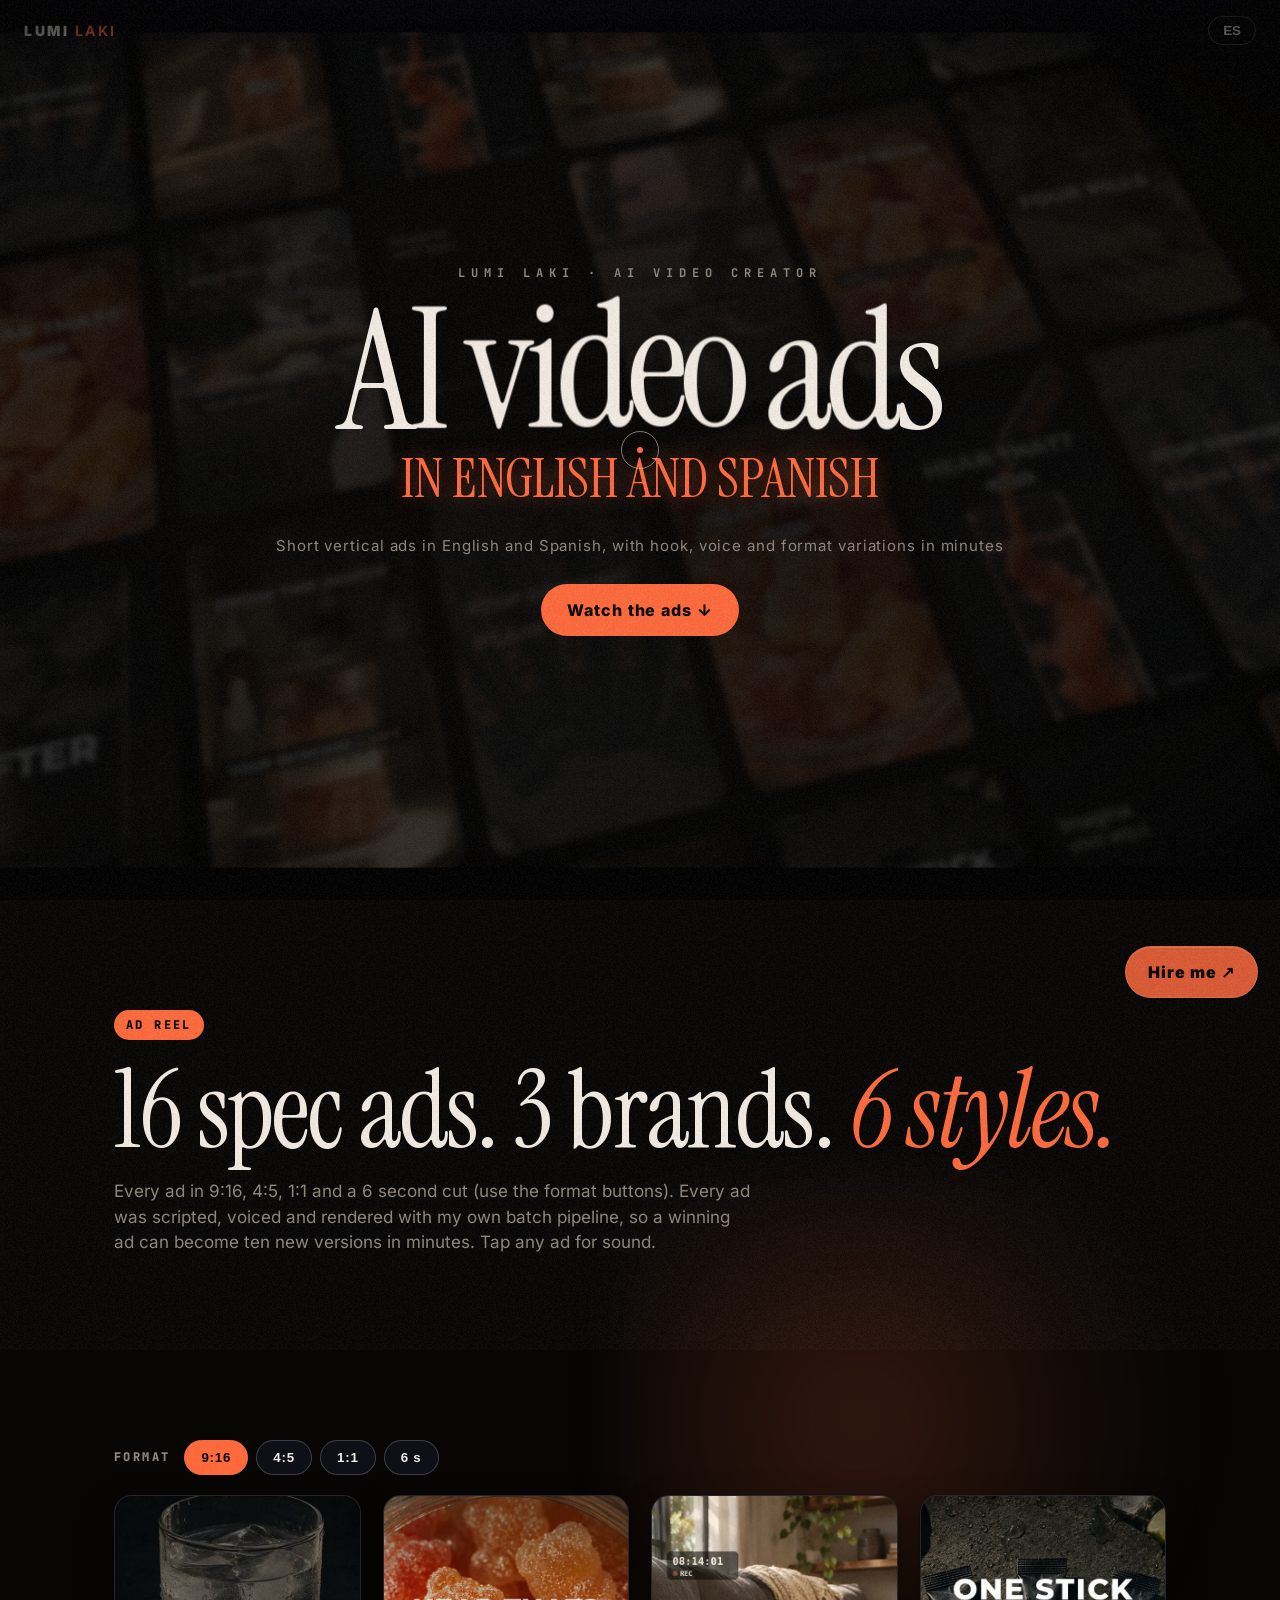
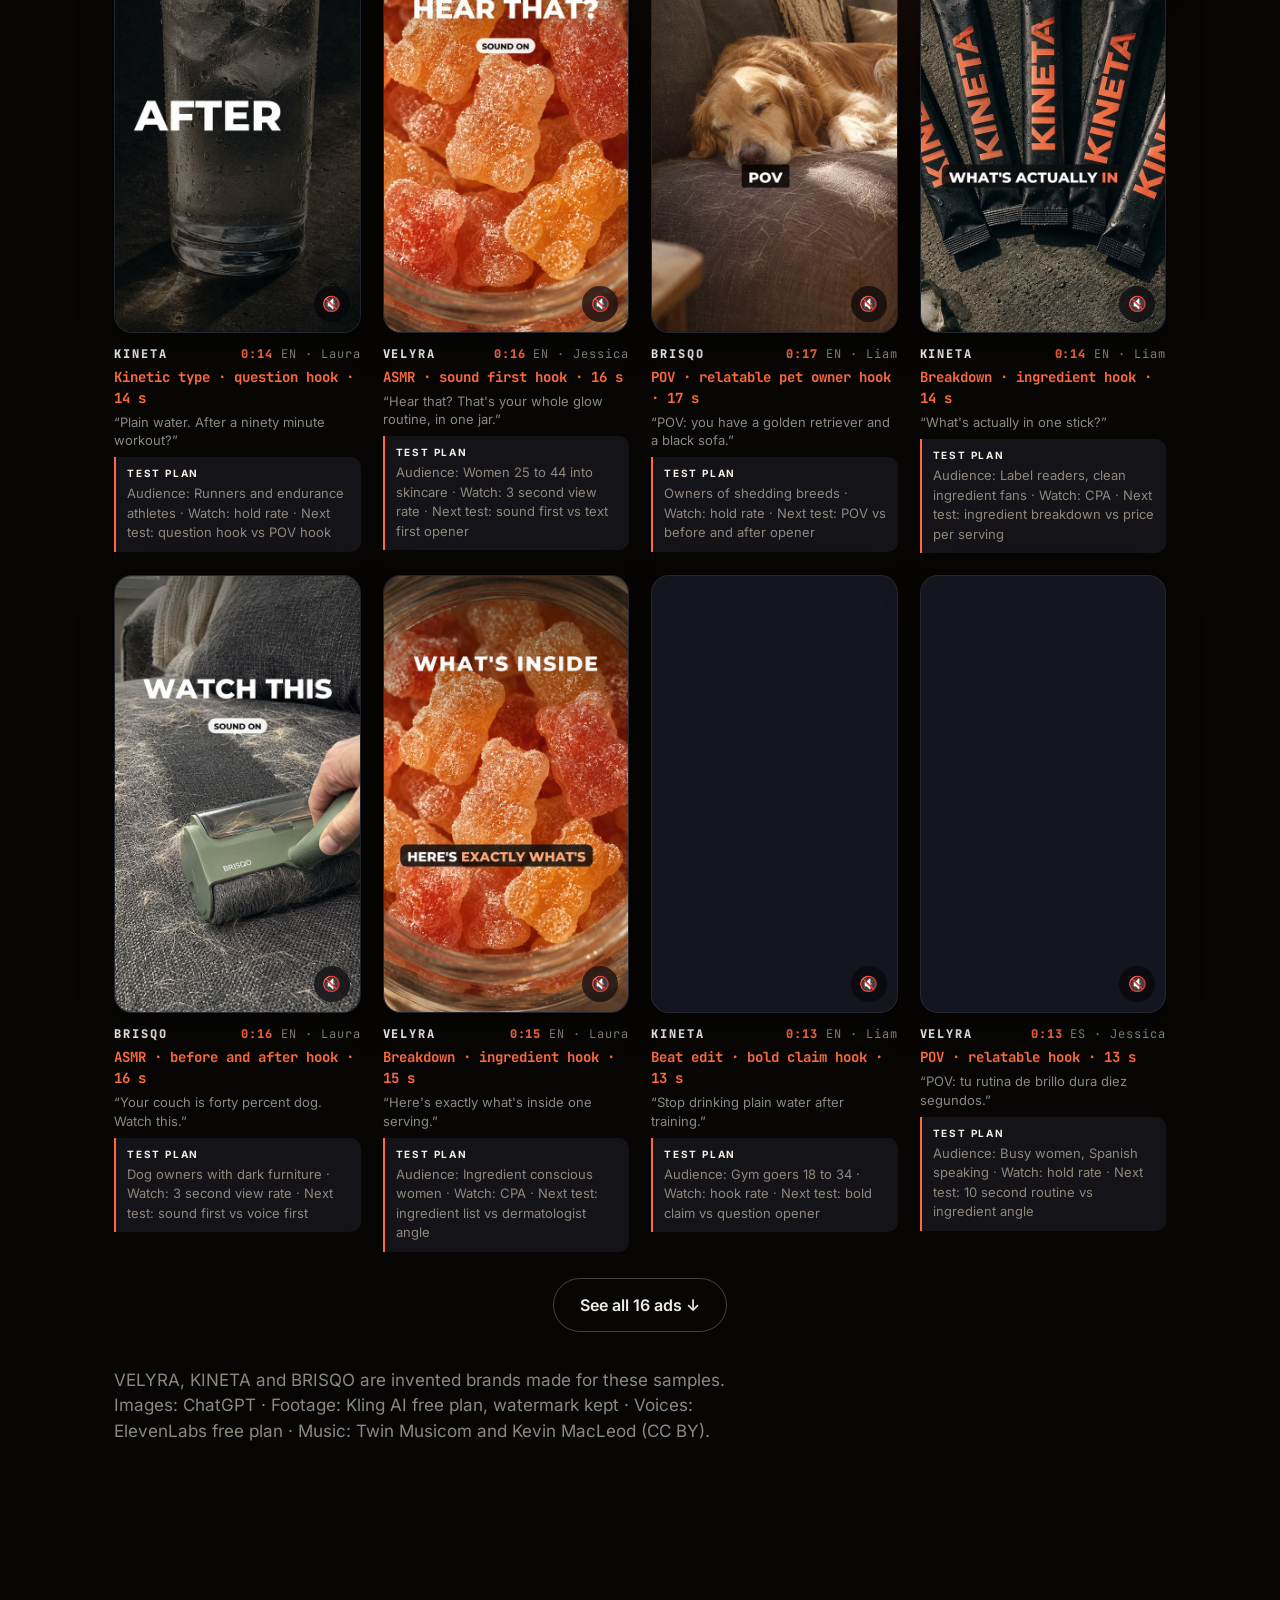
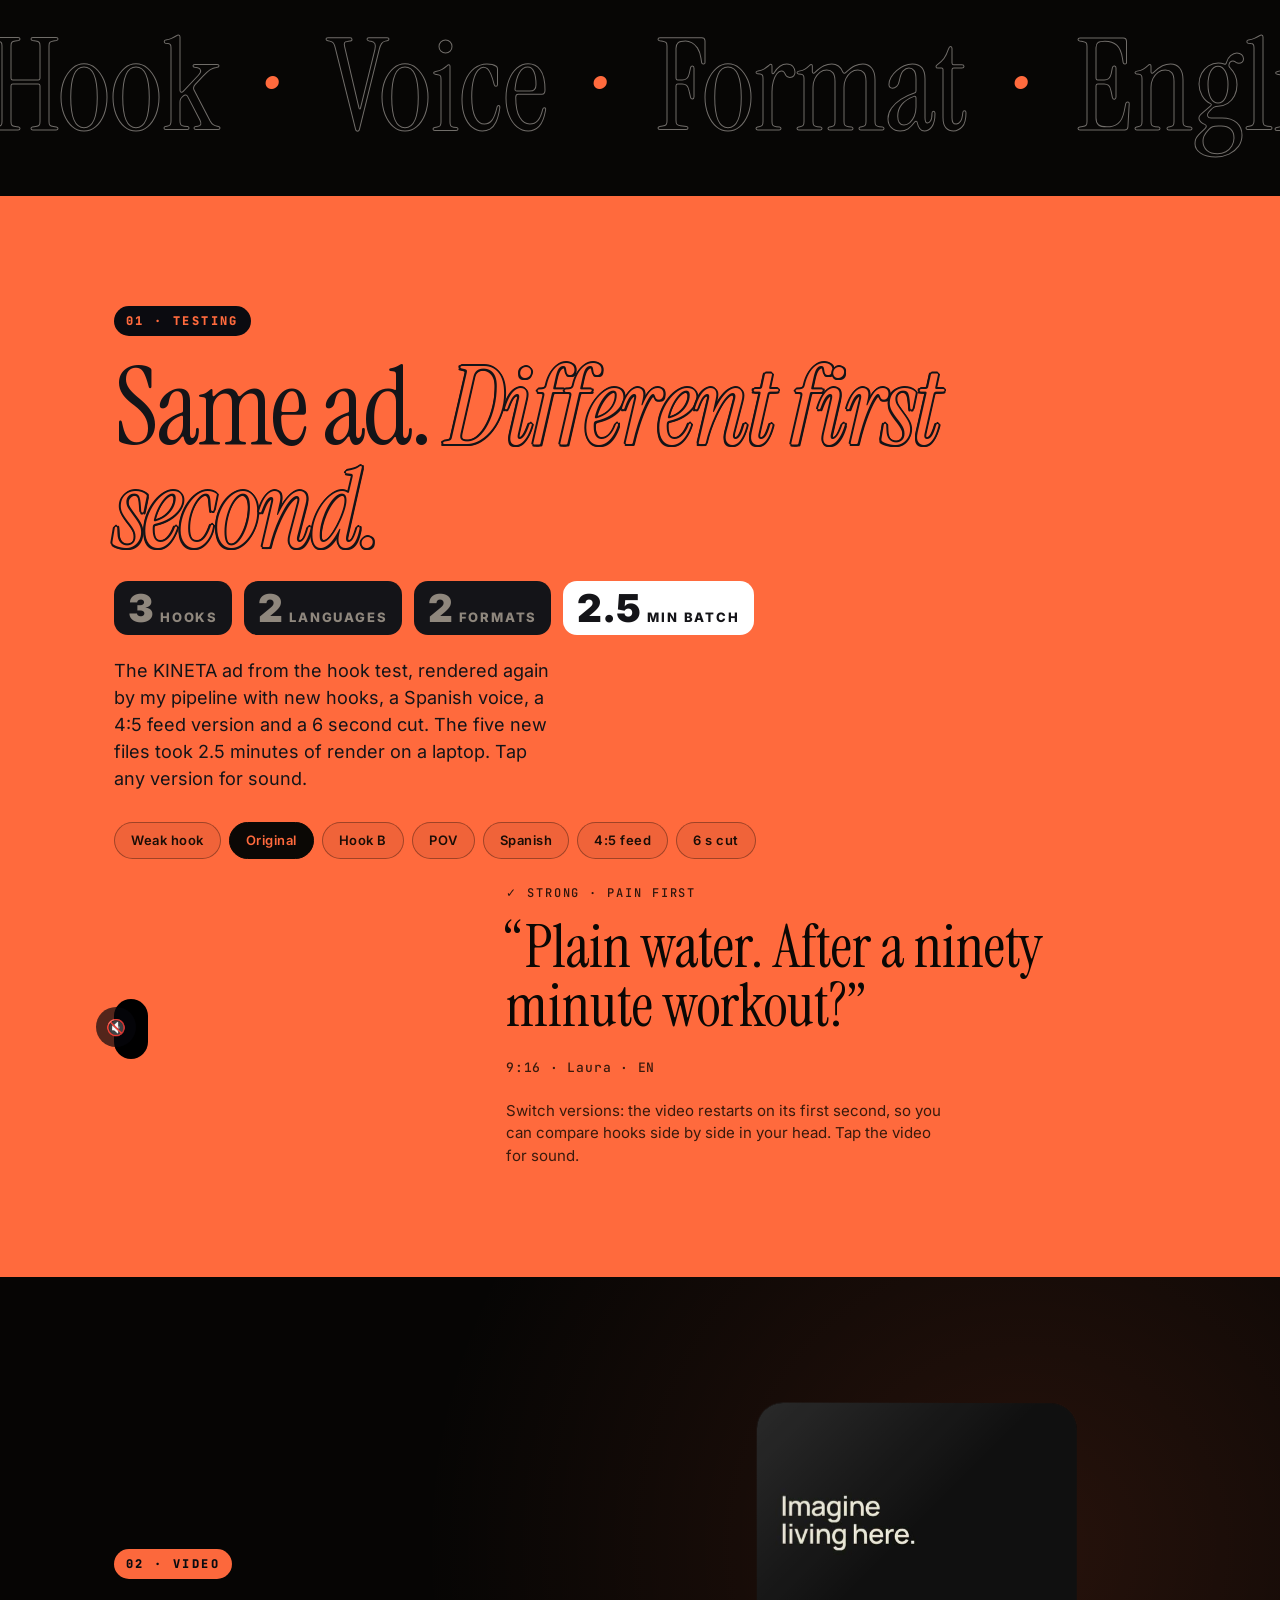
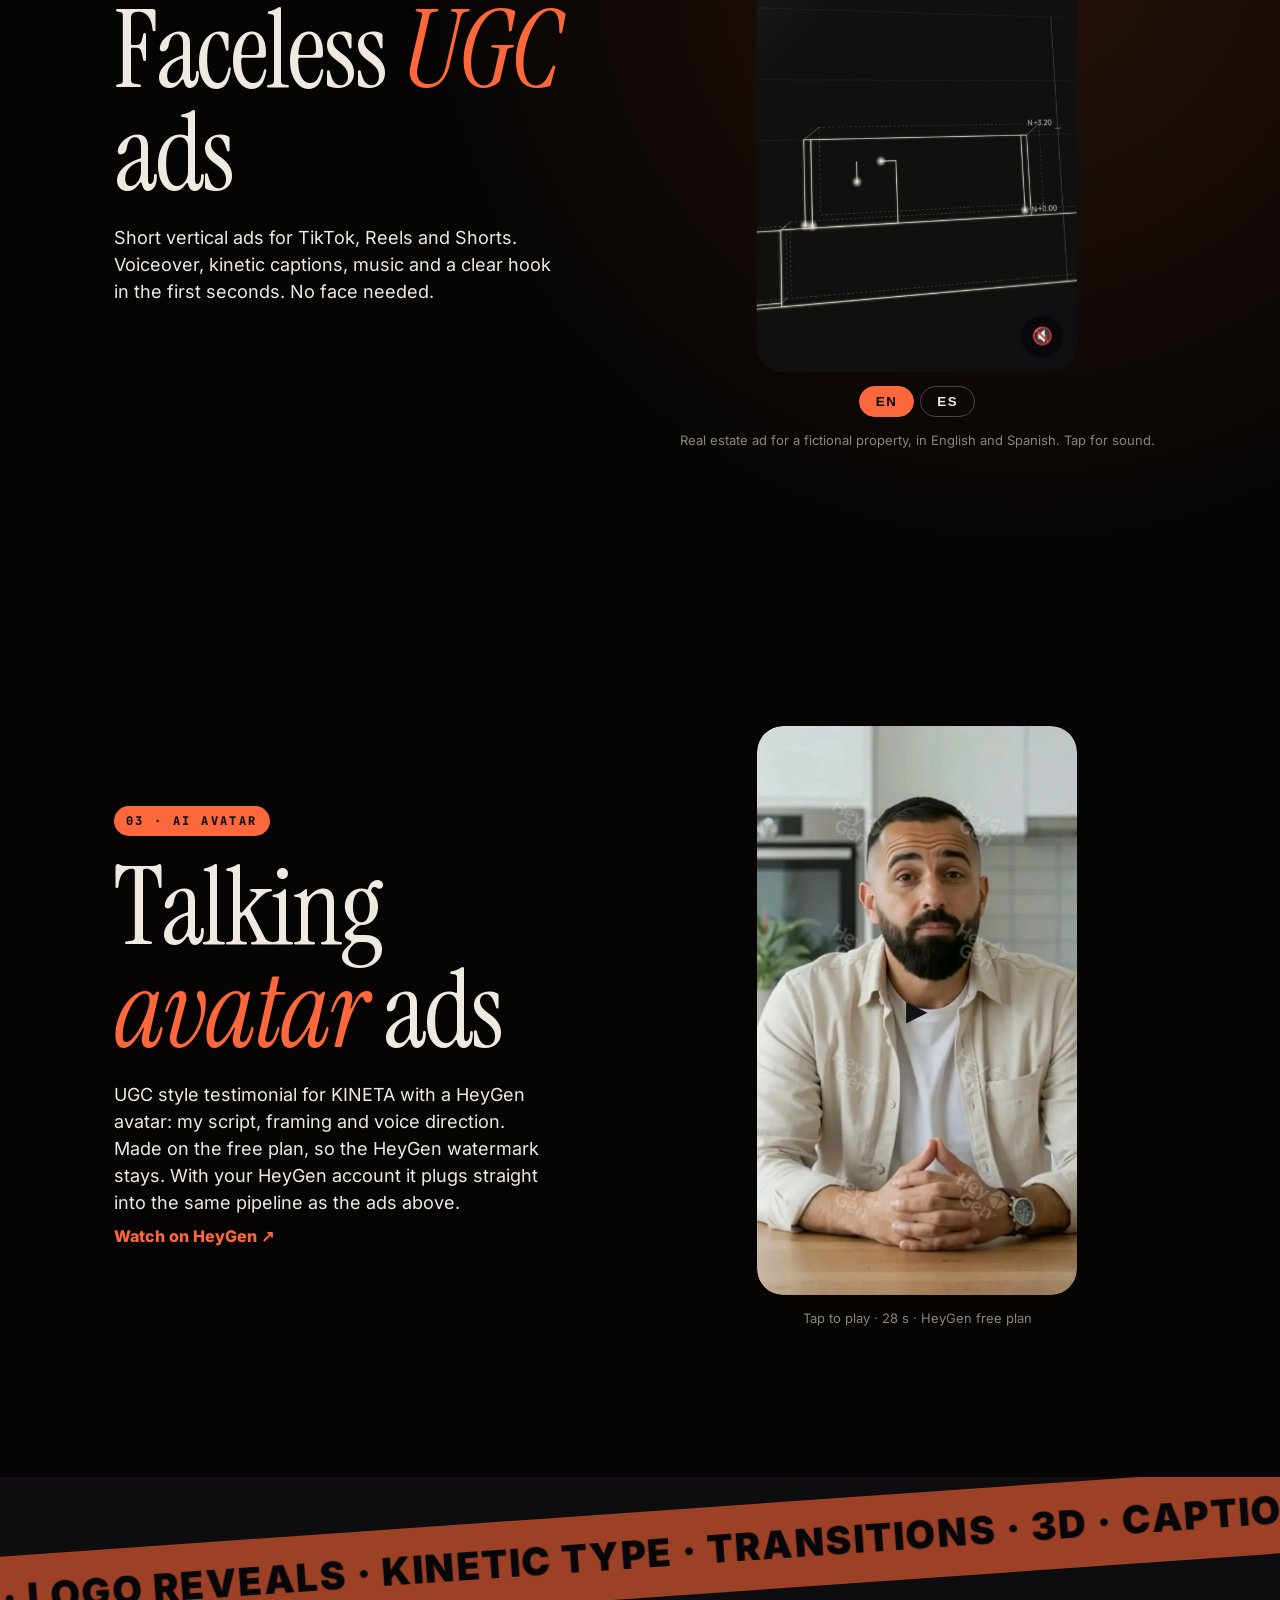
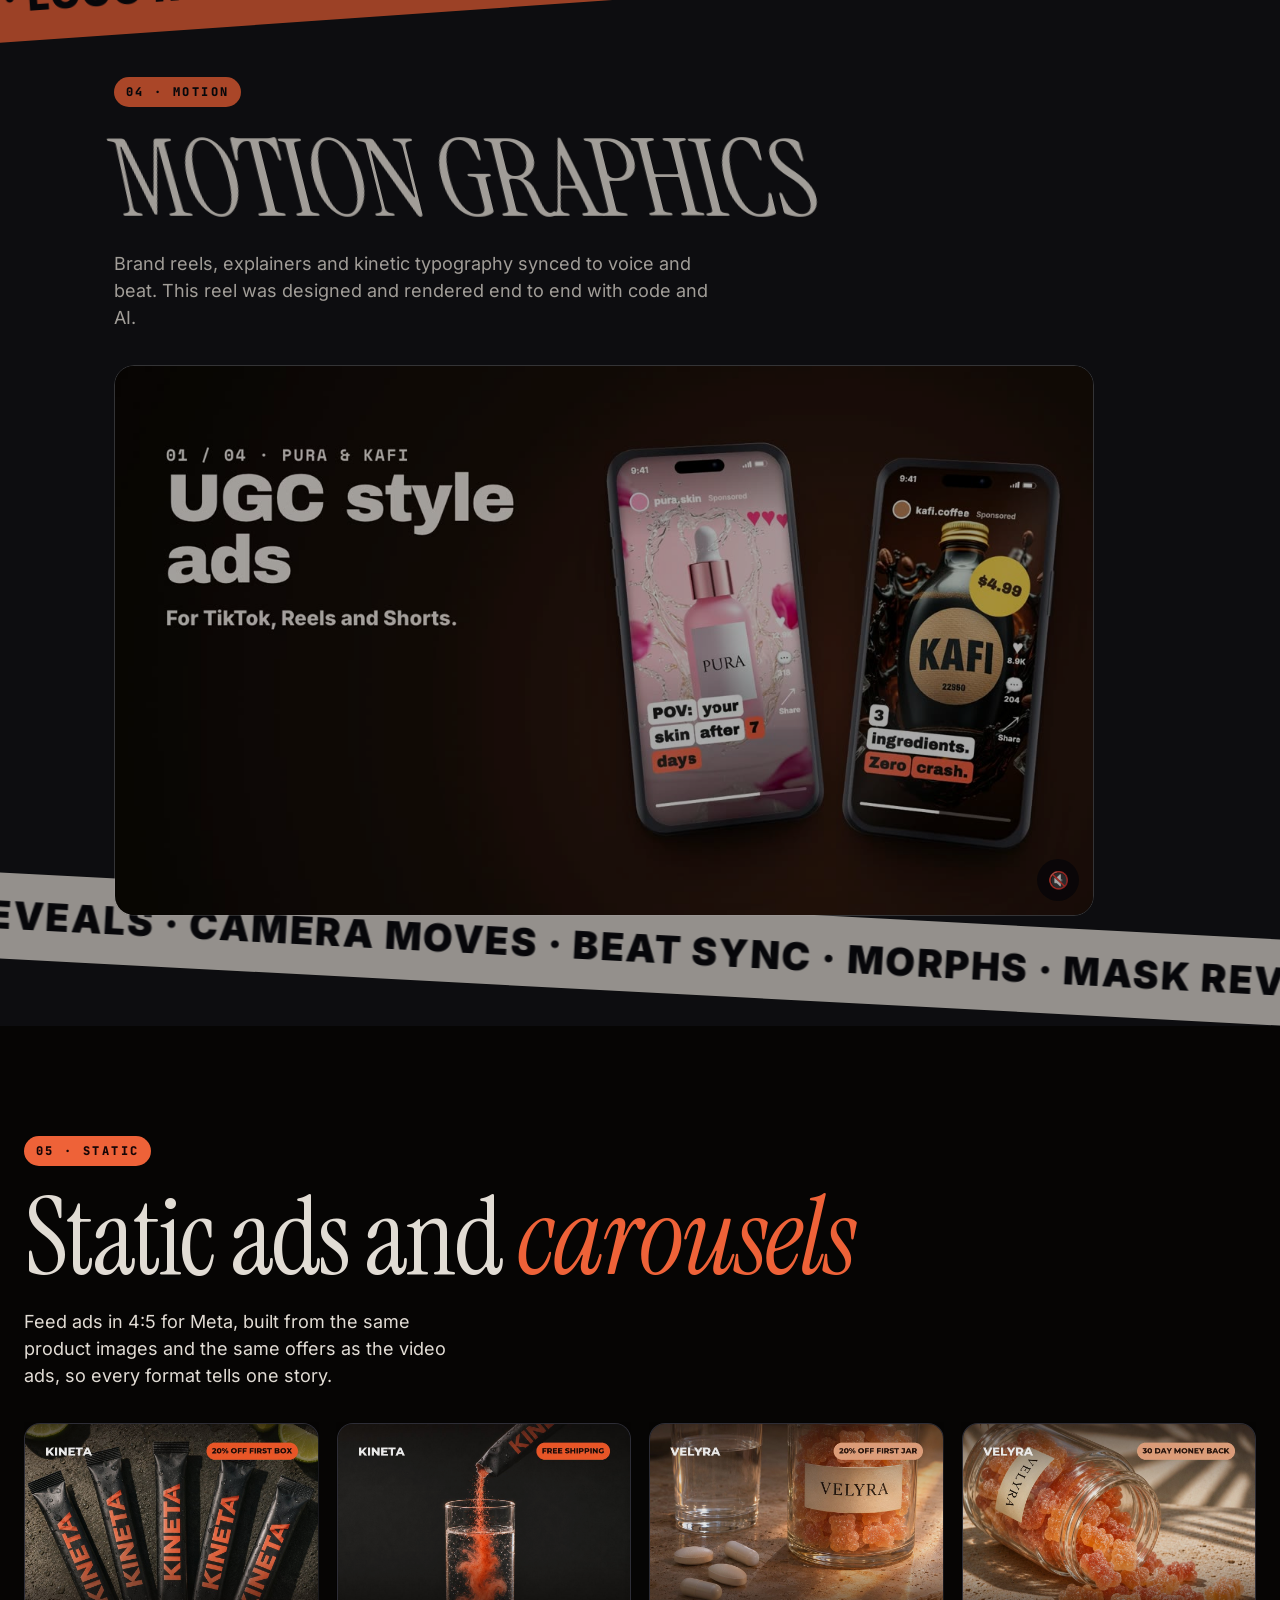
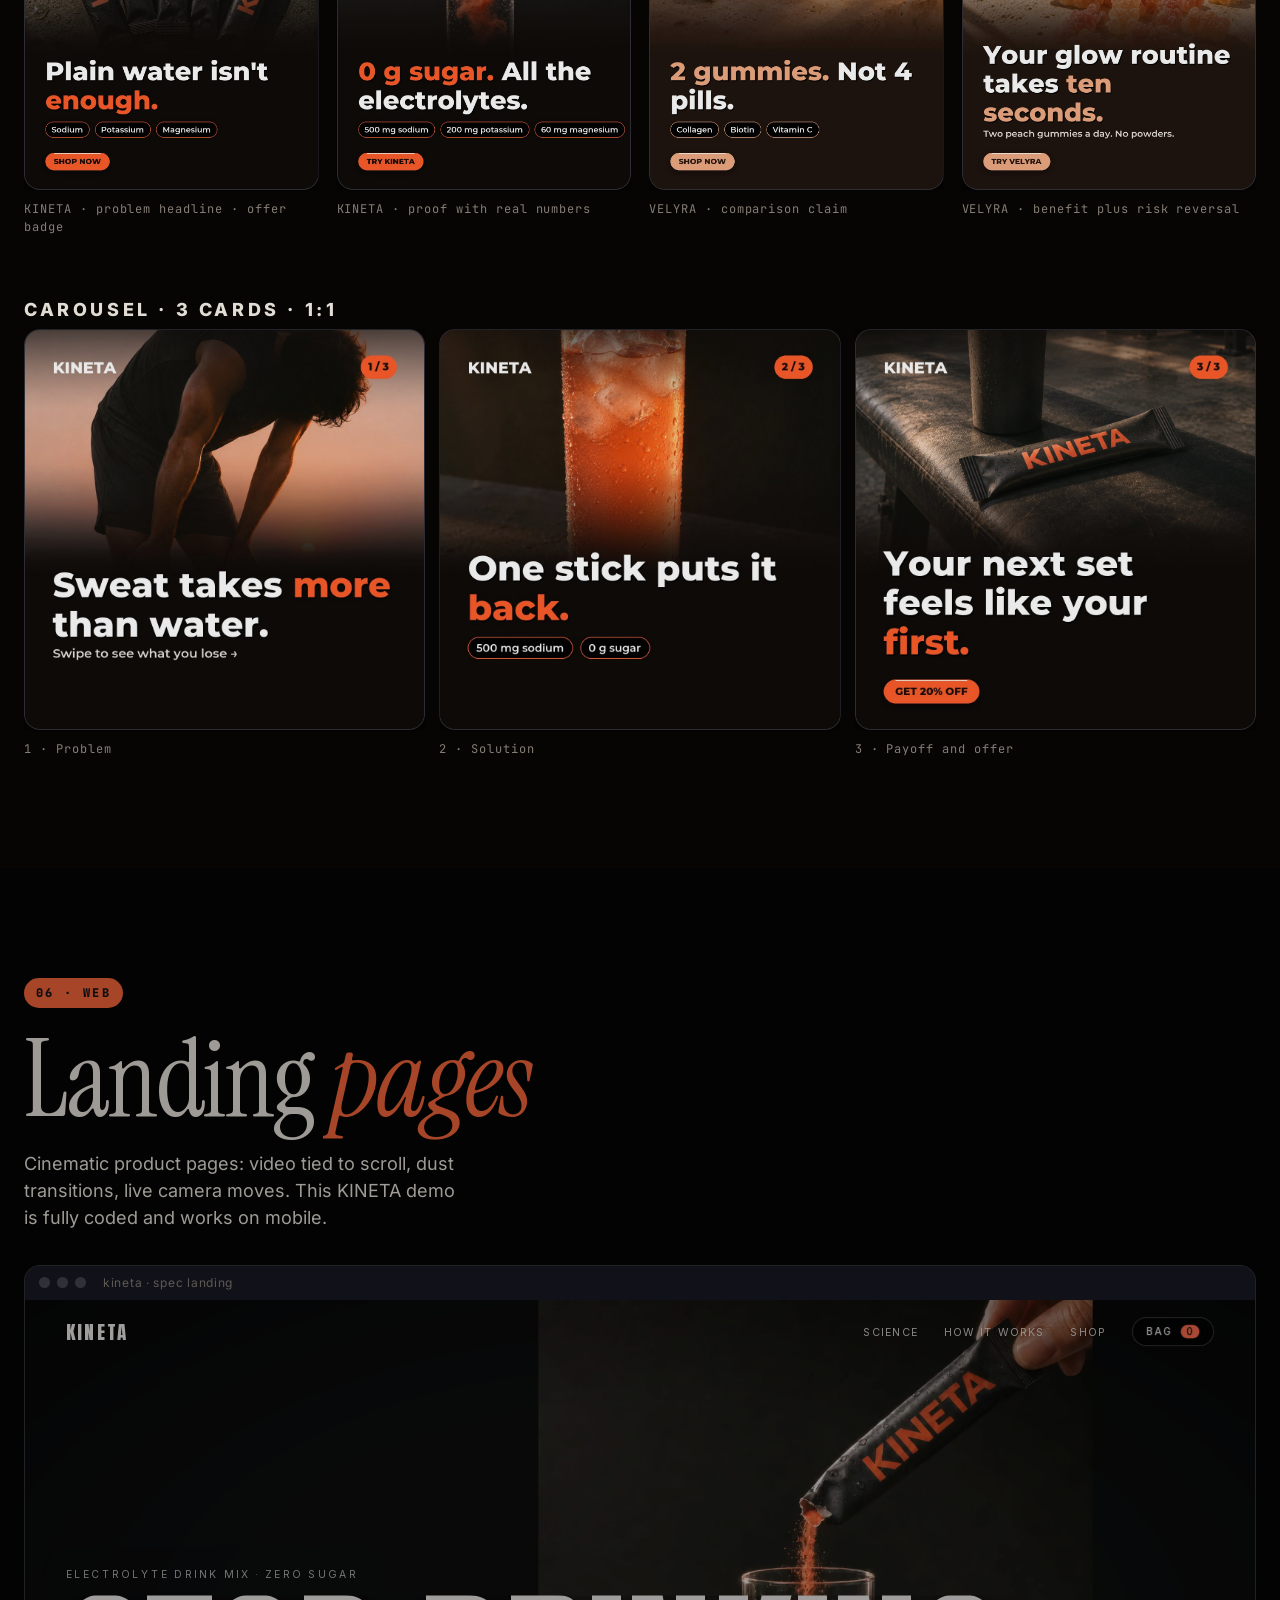
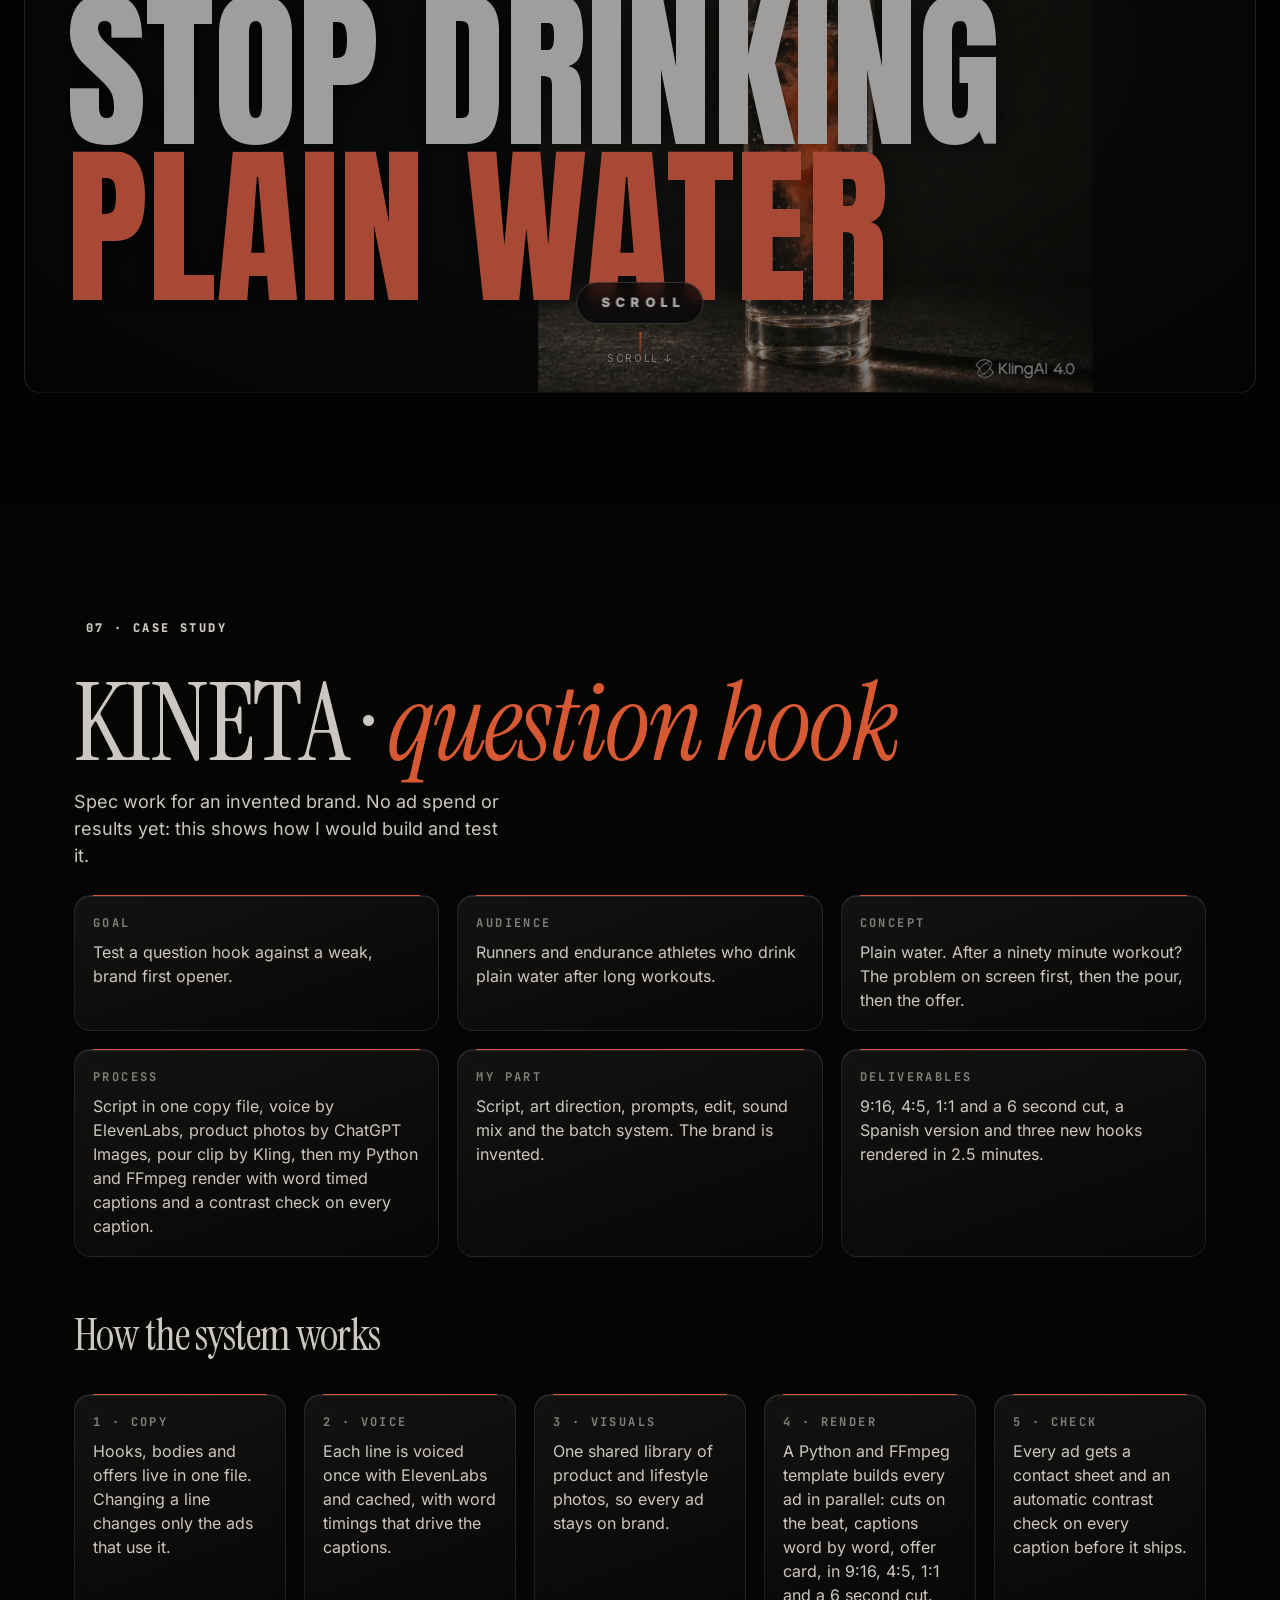
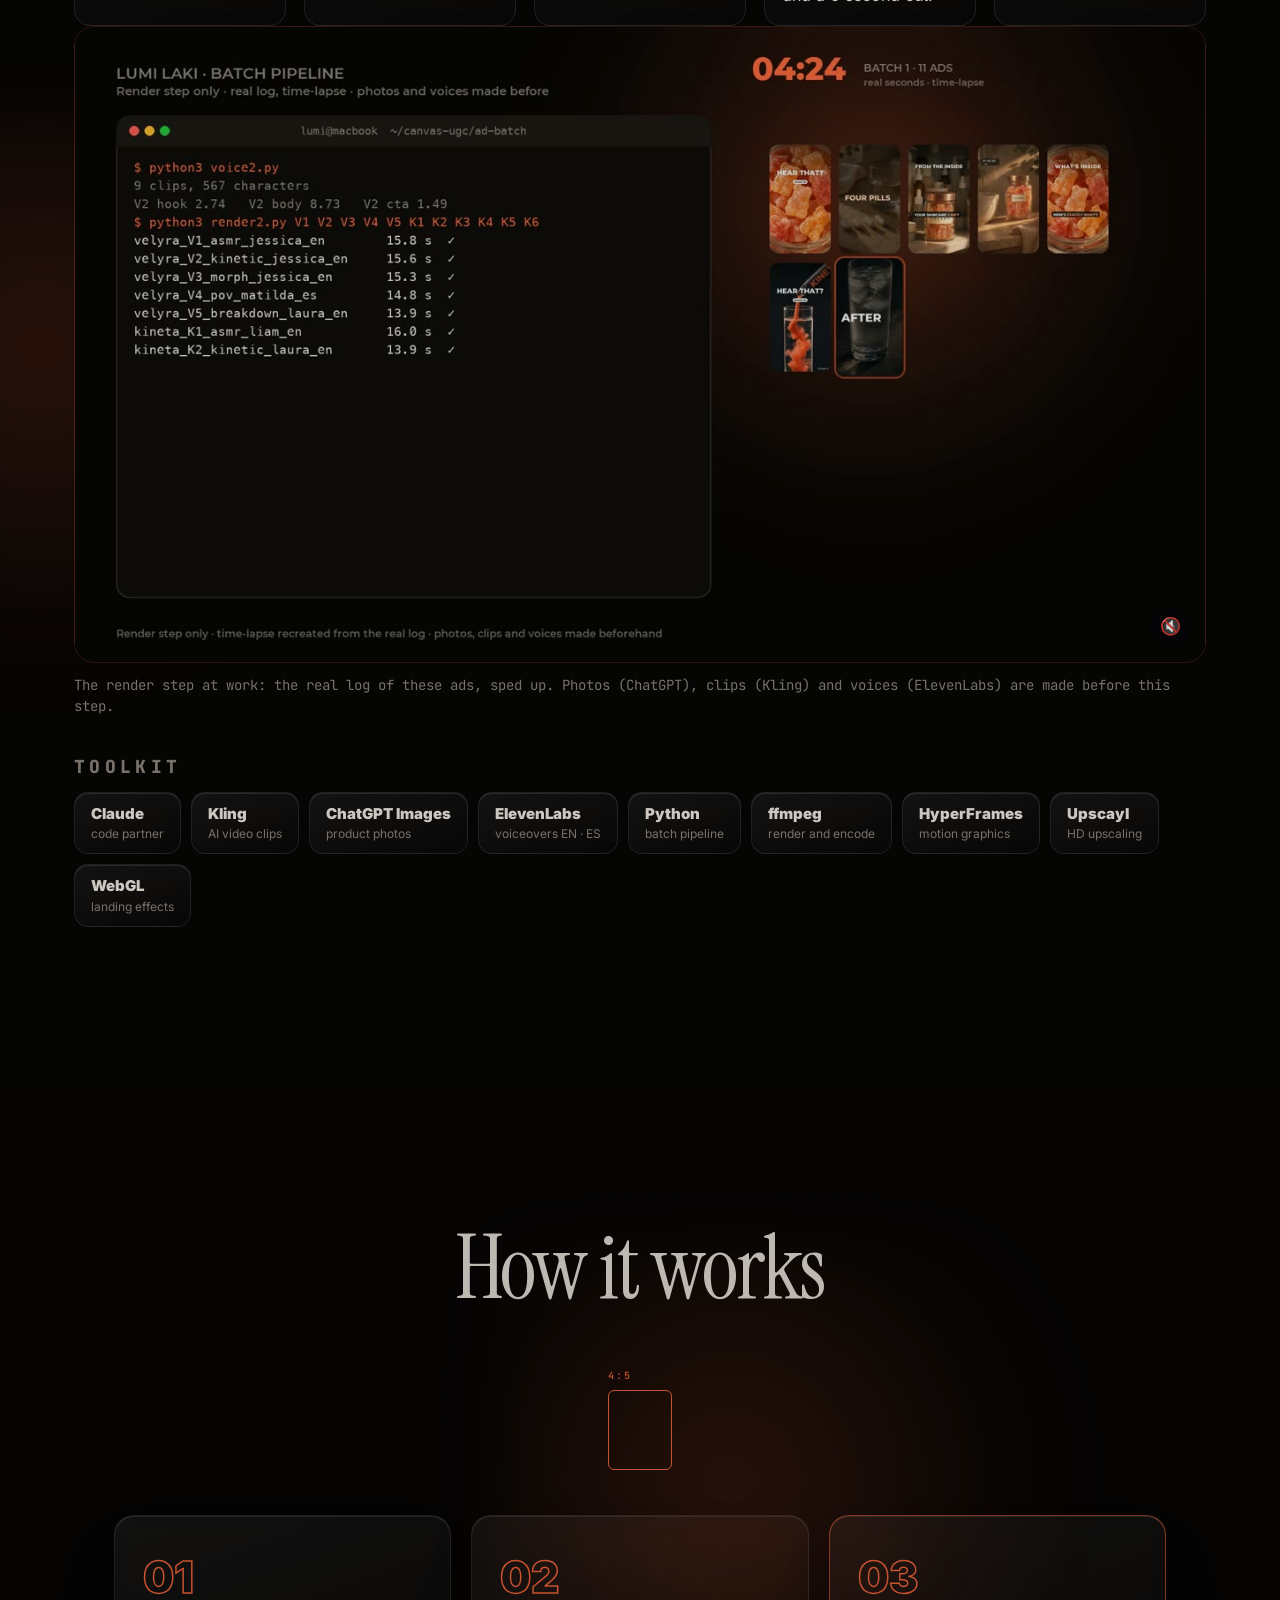
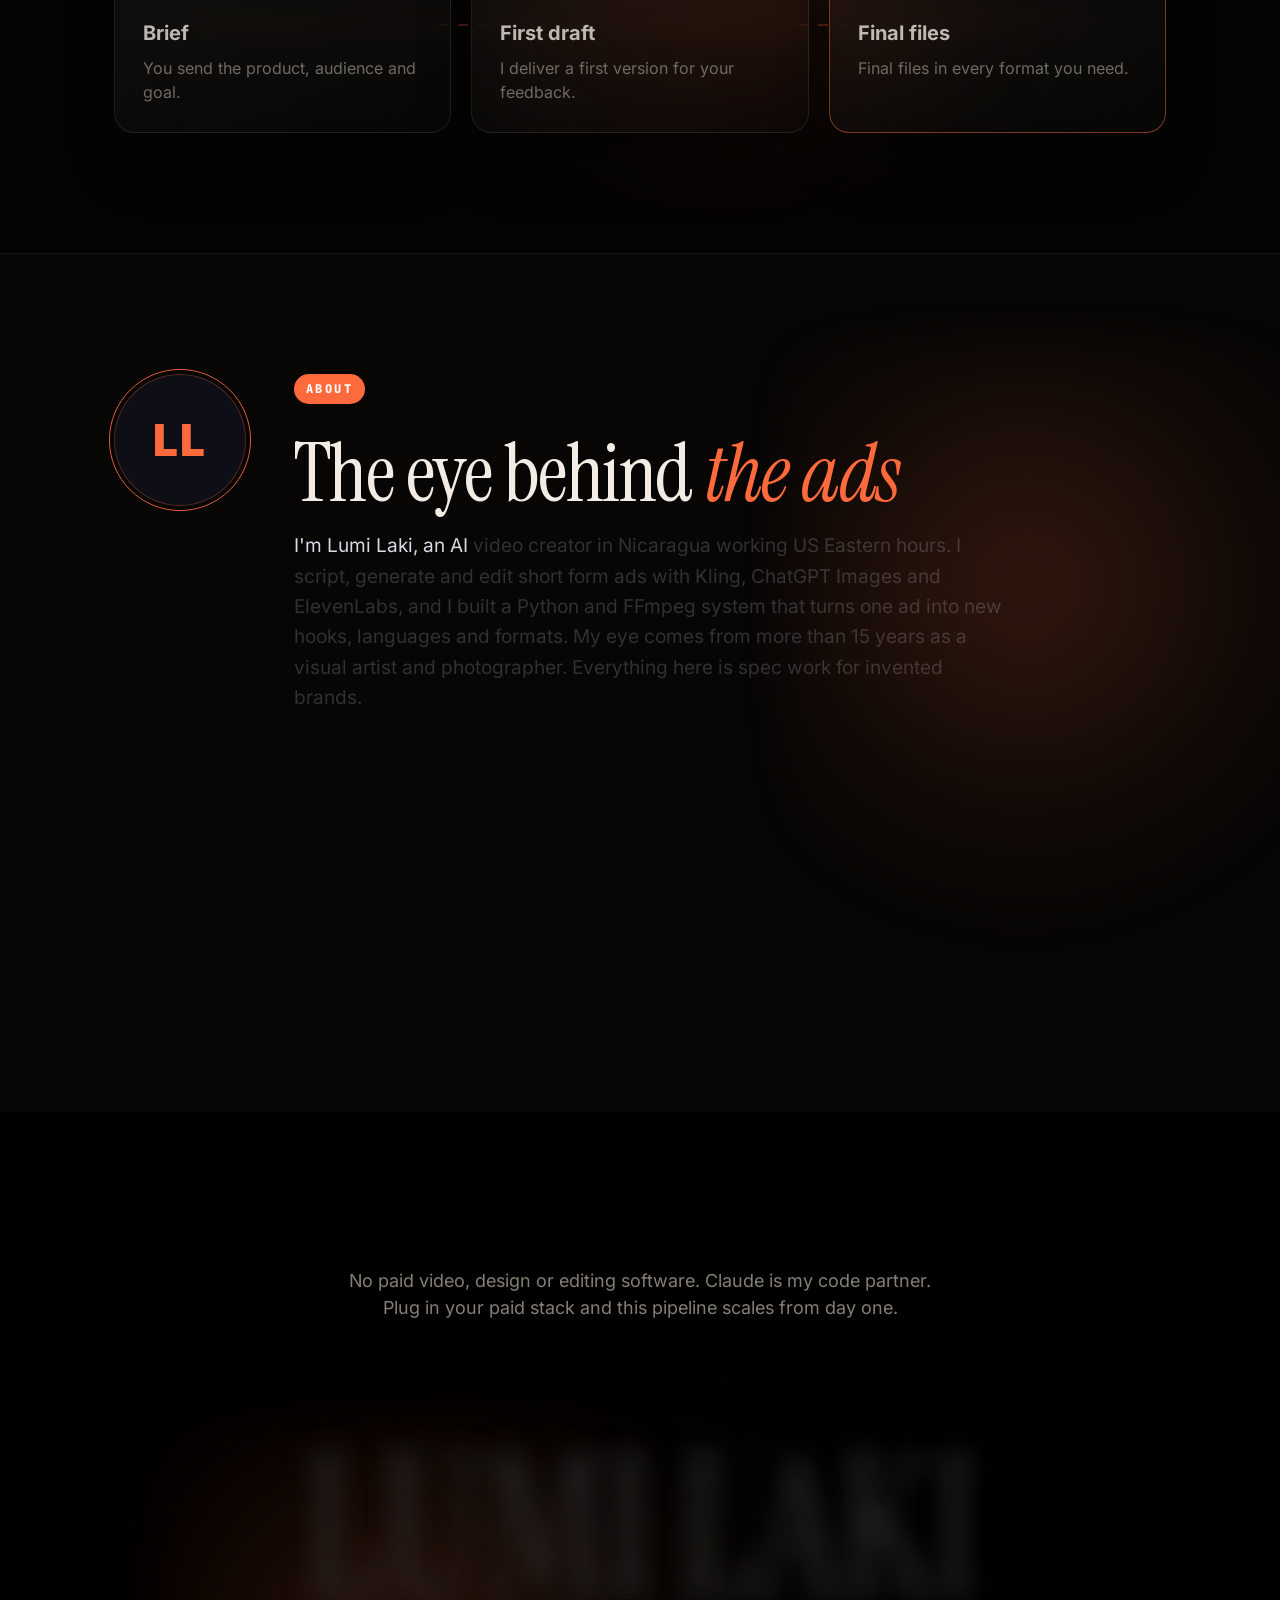
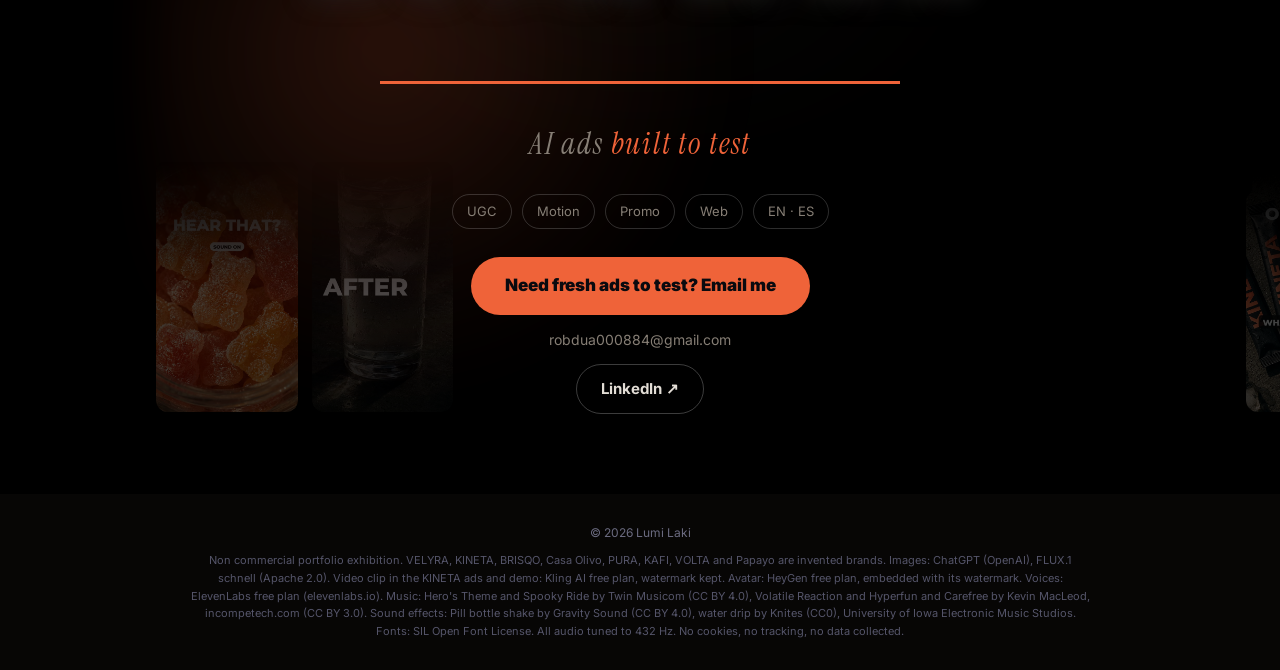
==== commit ac982198: "Portafolio Lumi Laki 2026-11-11" ====
--- a/index.html
+++ b/index.html
@@ -4,7 +4,7 @@
 <meta charset="utf-8">
 <meta name="viewport" content="width=device-width, initial-scale=1">
 <title>Lumi Laki · AI Video Ads at Scale</title>
-<link rel="icon" href="data:image/svg+xml,%3Csvg xmlns=%22http://www.w3.org/2000/svg%22 viewBox=%220 0 64 64%22%3E%3Crect width=%2264%22 height=%2264%22 rx=%2214%22 fill=%22%2307070c%22/%3E%3Ctext x=%2232%22 y=%2244%22 font-family=%22Arial Black%22 font-size=%2232%22 text-anchor=%22middle%22 fill=%22%23c6ff3d%22%3ELL%3C/text%3E%3C/svg%3E">
+<link rel="icon" href="data:image/svg+xml,%3Csvg xmlns=%22http://www.w3.org/2000/svg%22 viewBox=%220 0 64 64%22%3E%3Crect width=%2264%22 height=%2264%22 rx=%2214%22 fill=%22%23070605%22/%3E%3Ctext x=%2232%22 y=%2245%22 font-family=%22Georgia,serif%22 font-style=%22italic%22 font-size=%2234%22 text-anchor=%22middle%22 fill=%22%23ff6a3d%22%3ELL%3C/text%3E%3C/svg%3E">
 <meta name="description" content="Lumi Laki · AI video ads at scale: 16 spec ads, 3 brands, 6 styles, 4 formats, English and Spanish, batch rendered.">
 <meta property="og:type" content="website">
 <meta property="og:title" content="Lumi Laki · AI Video Ads at Scale">
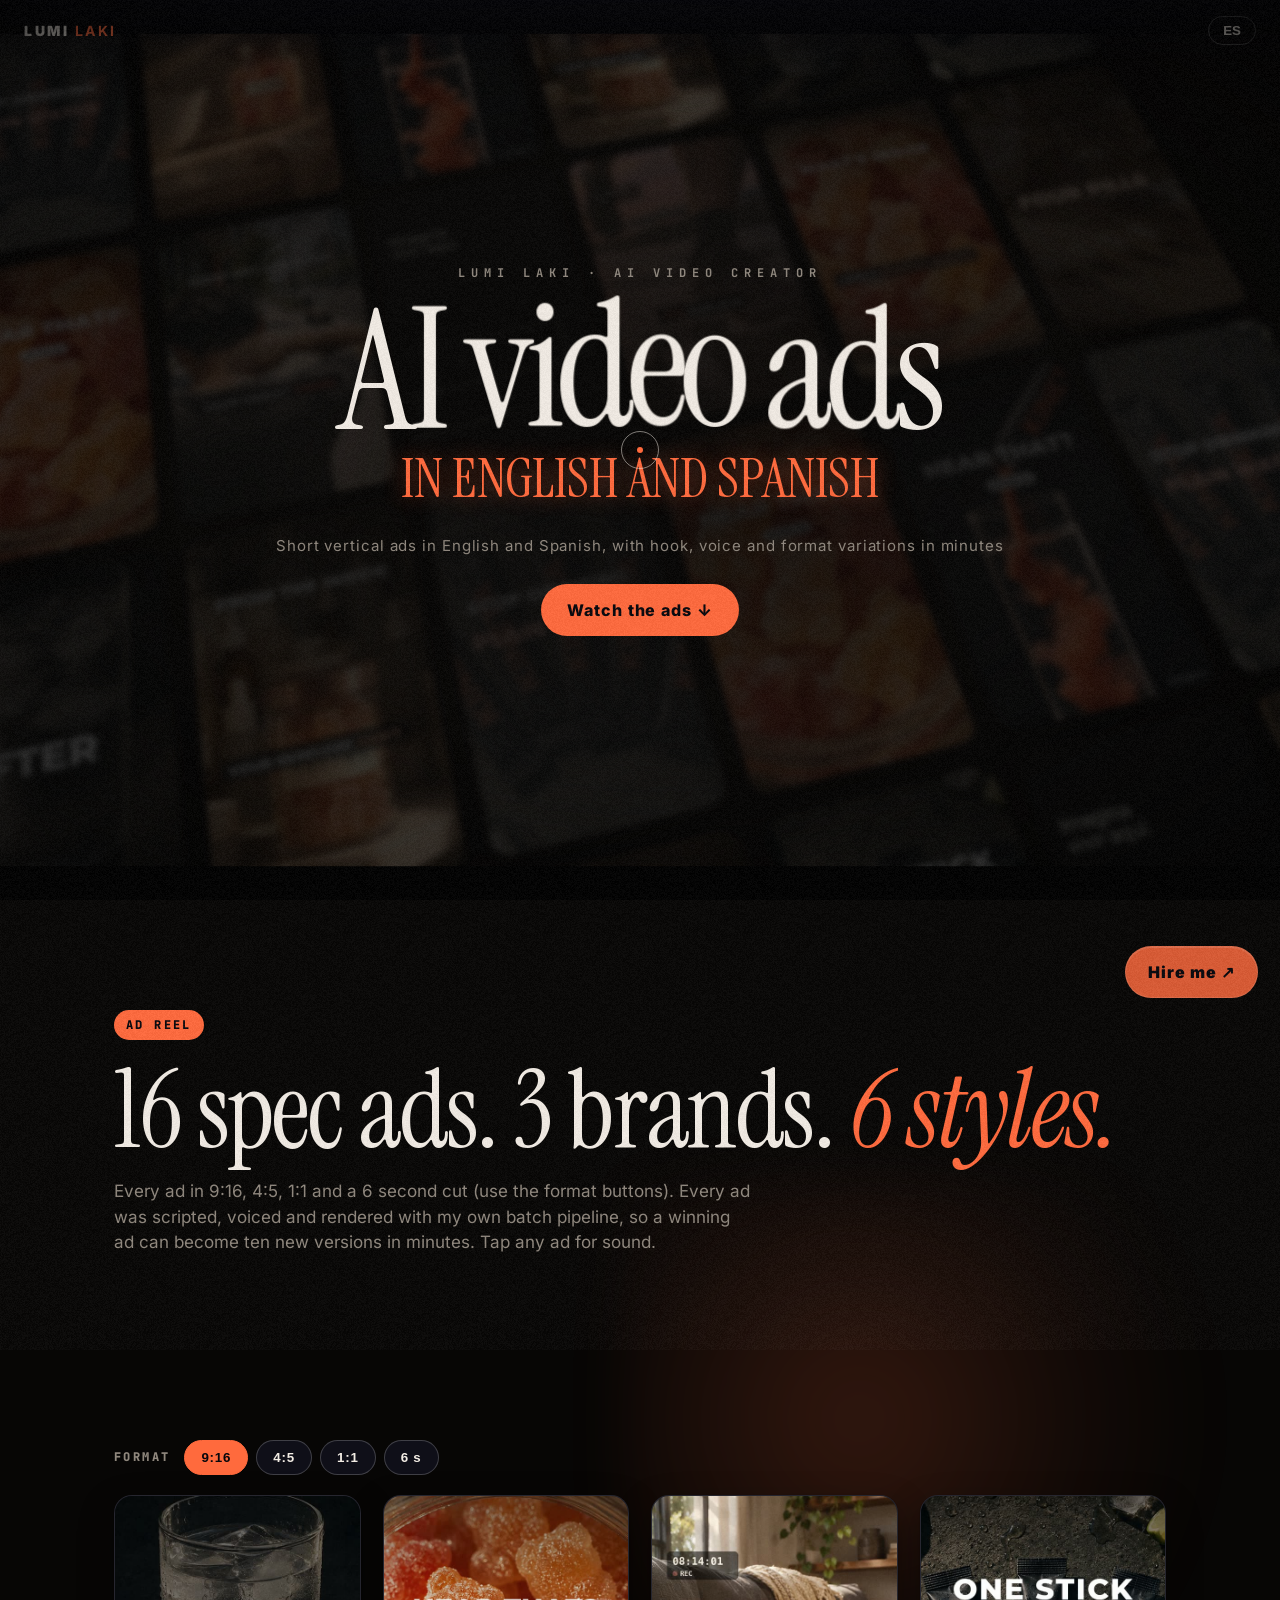
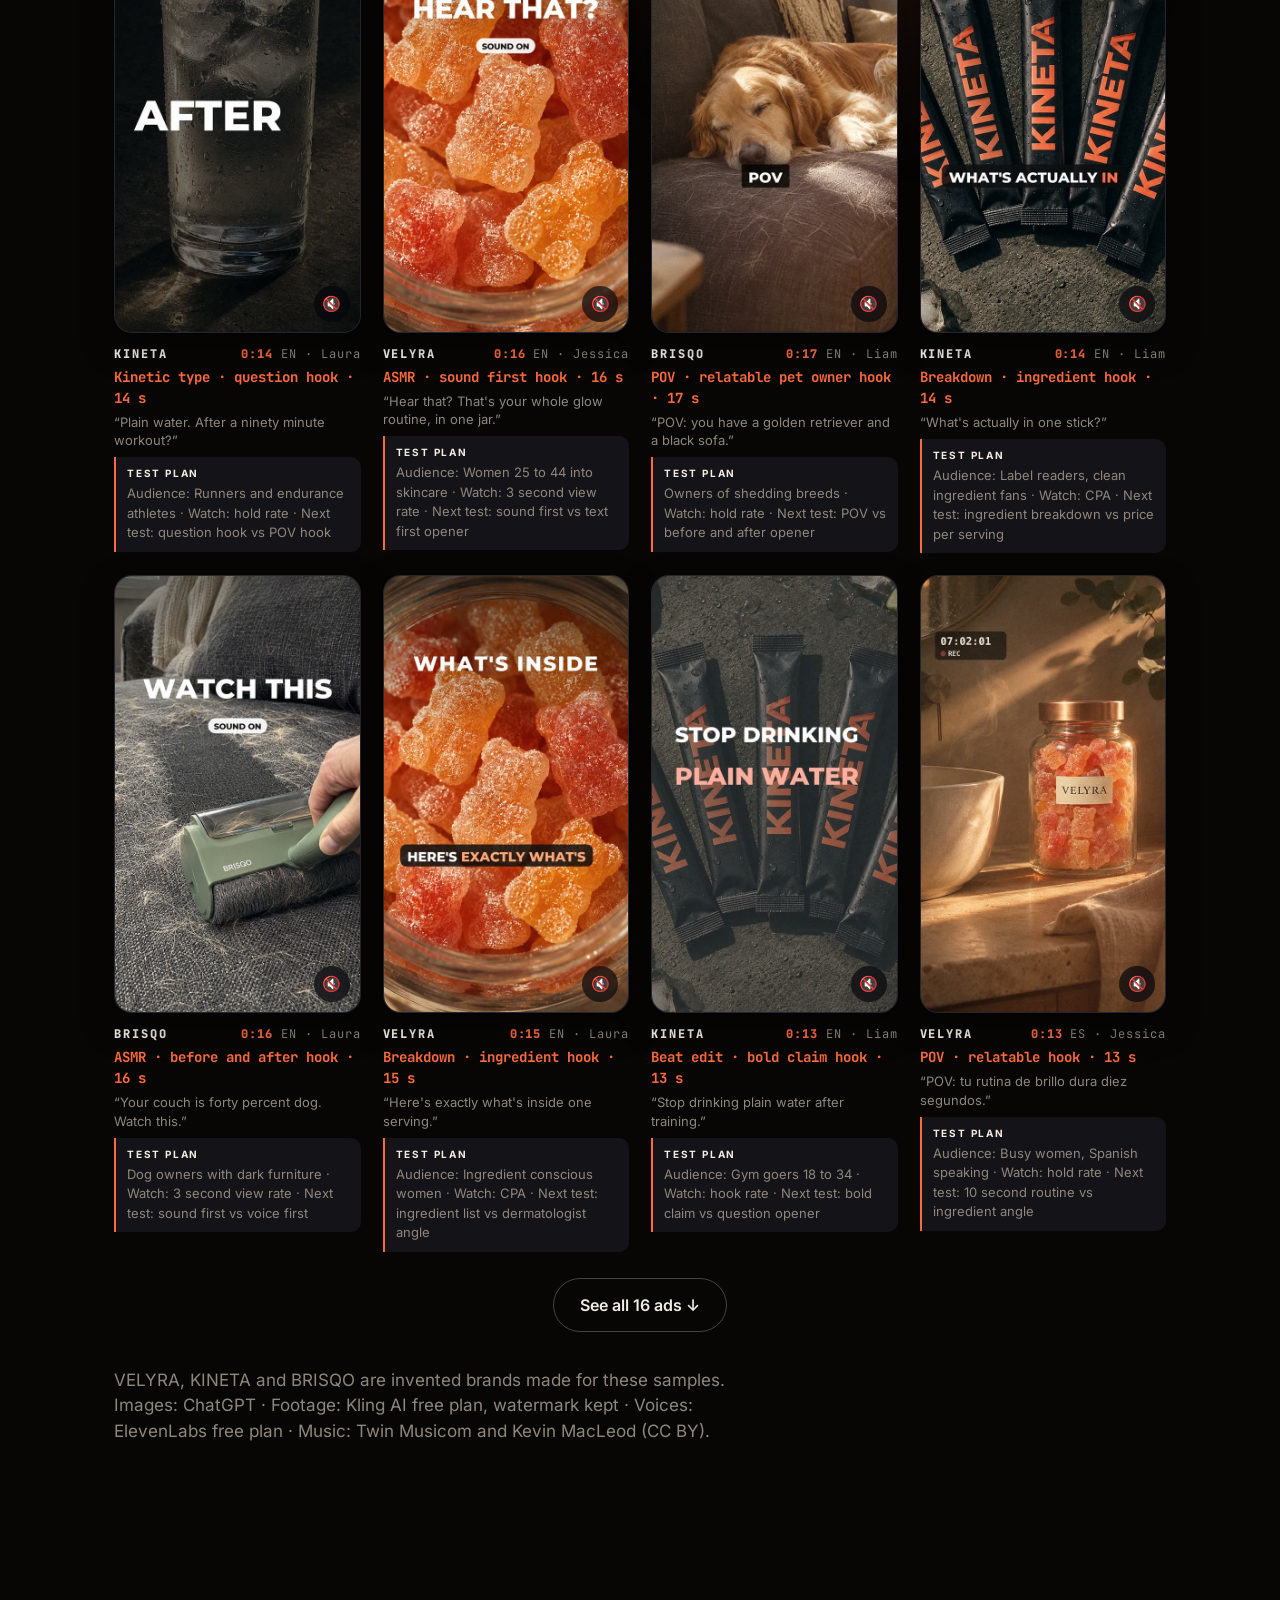
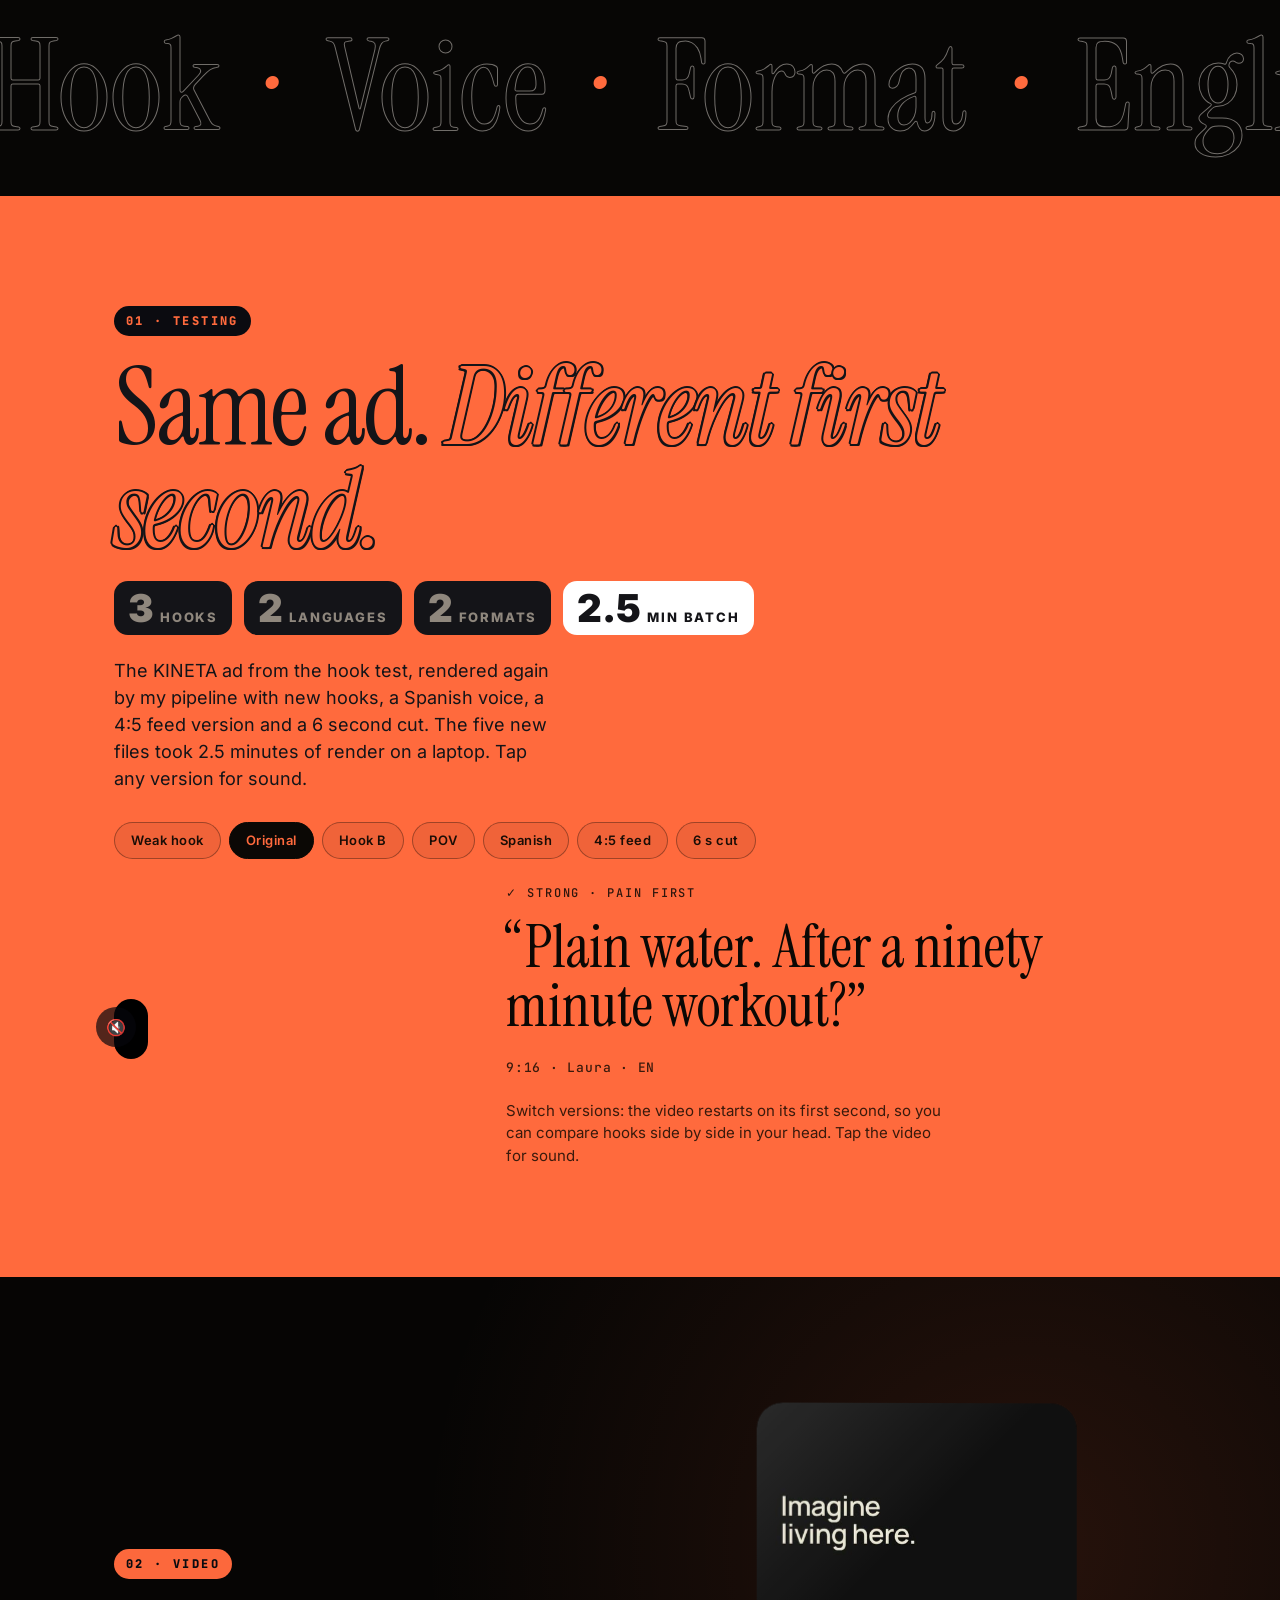
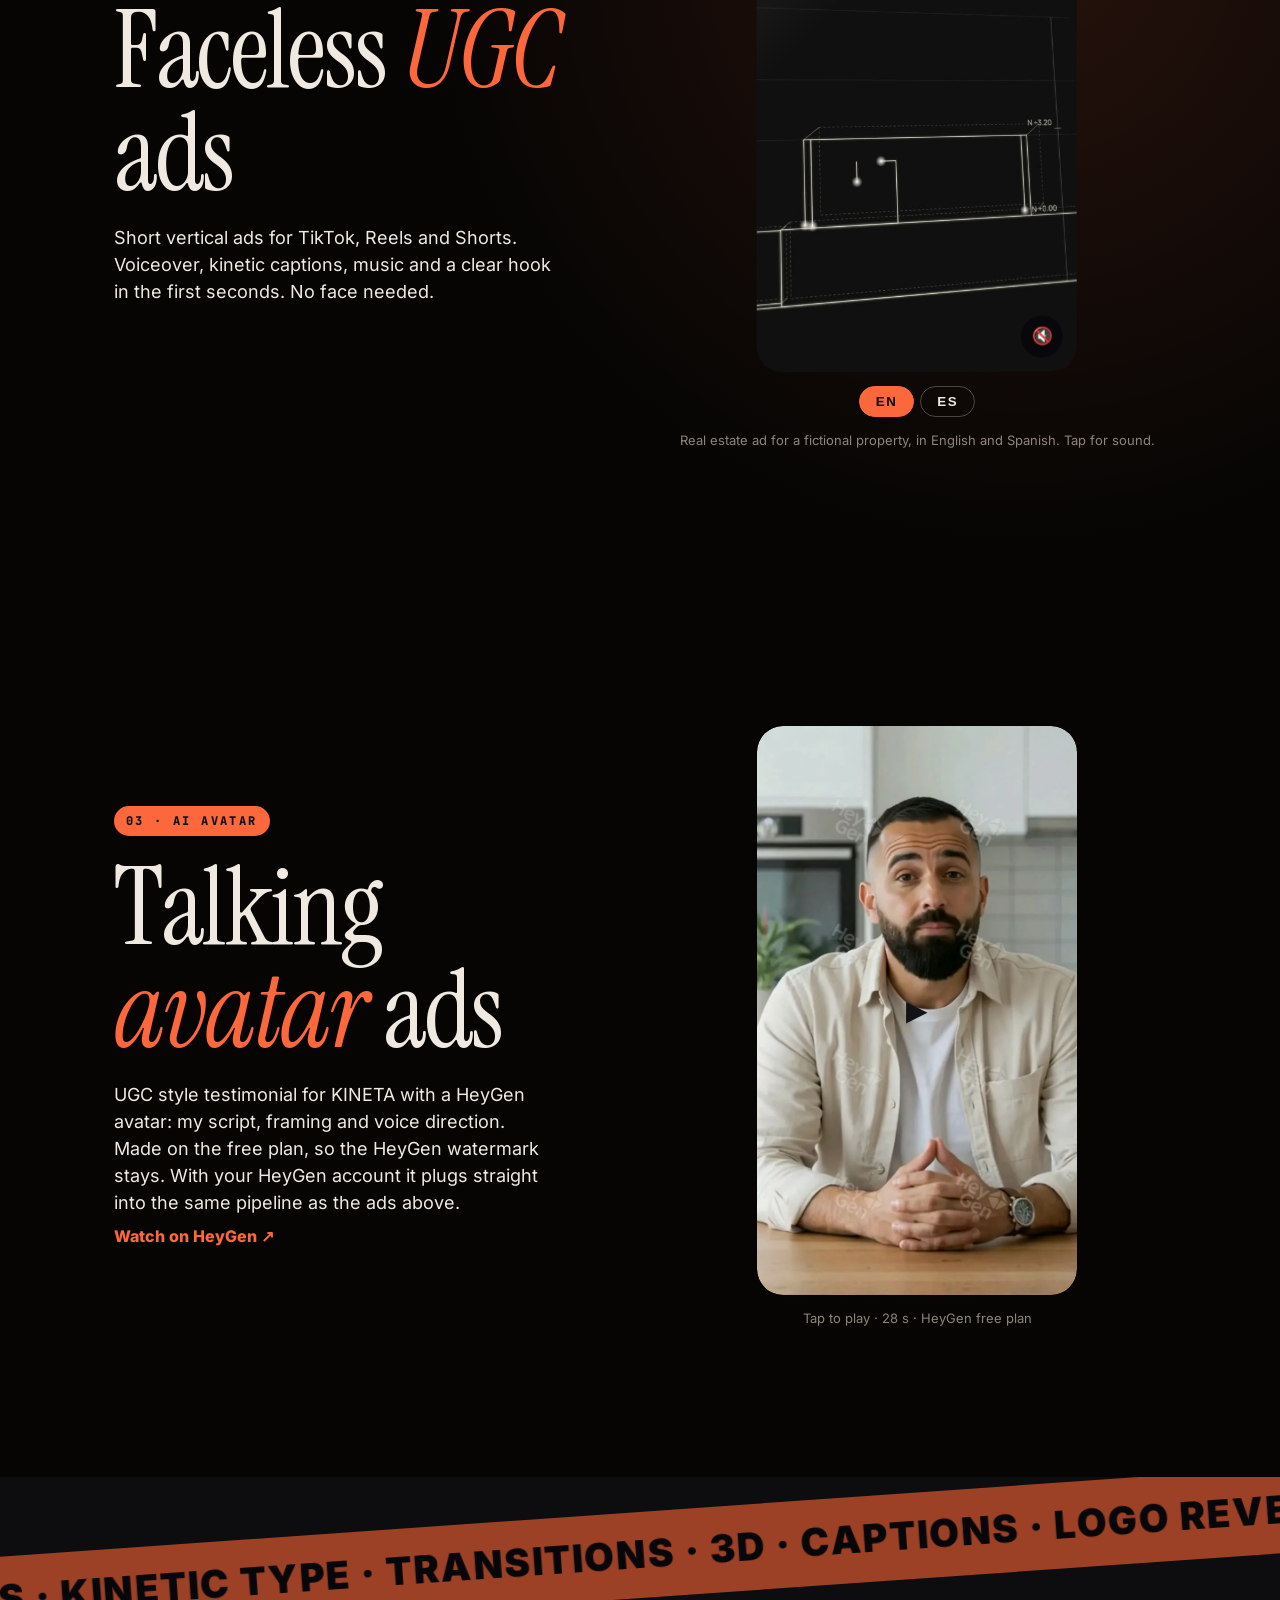
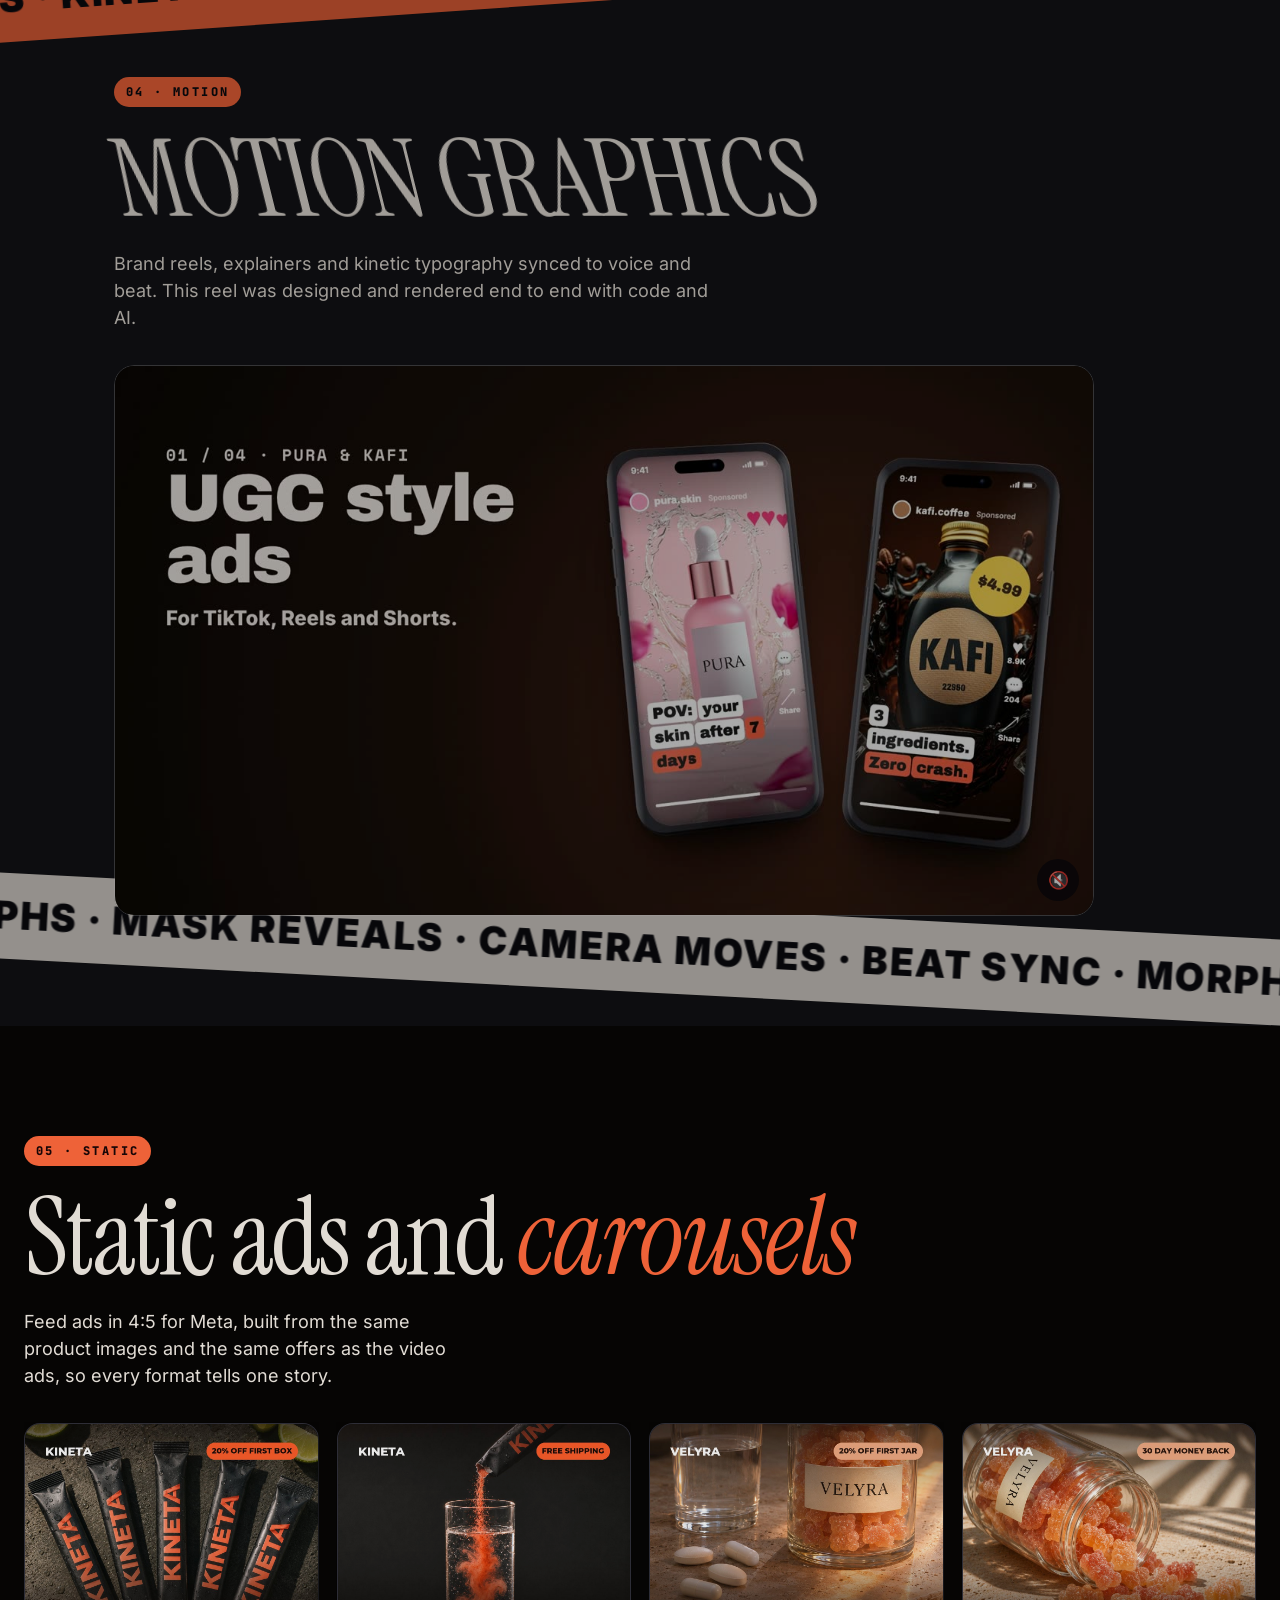
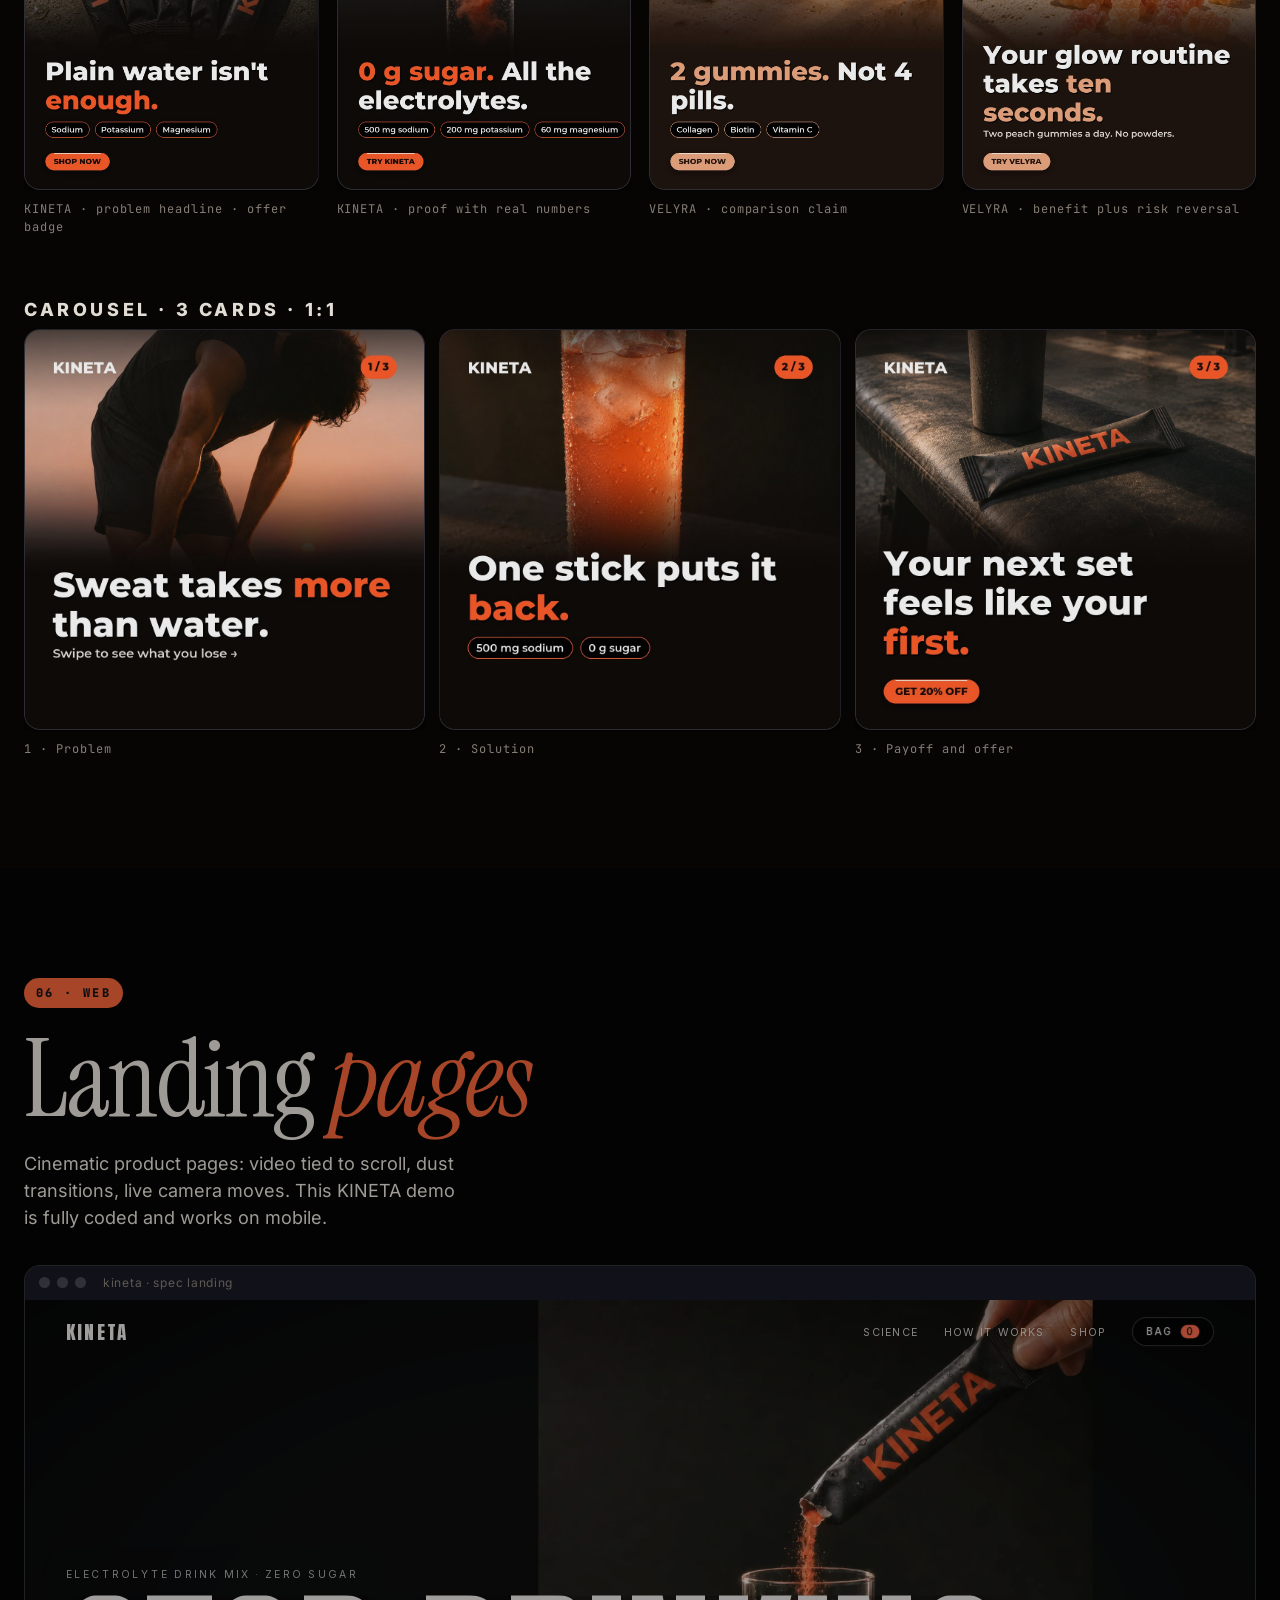
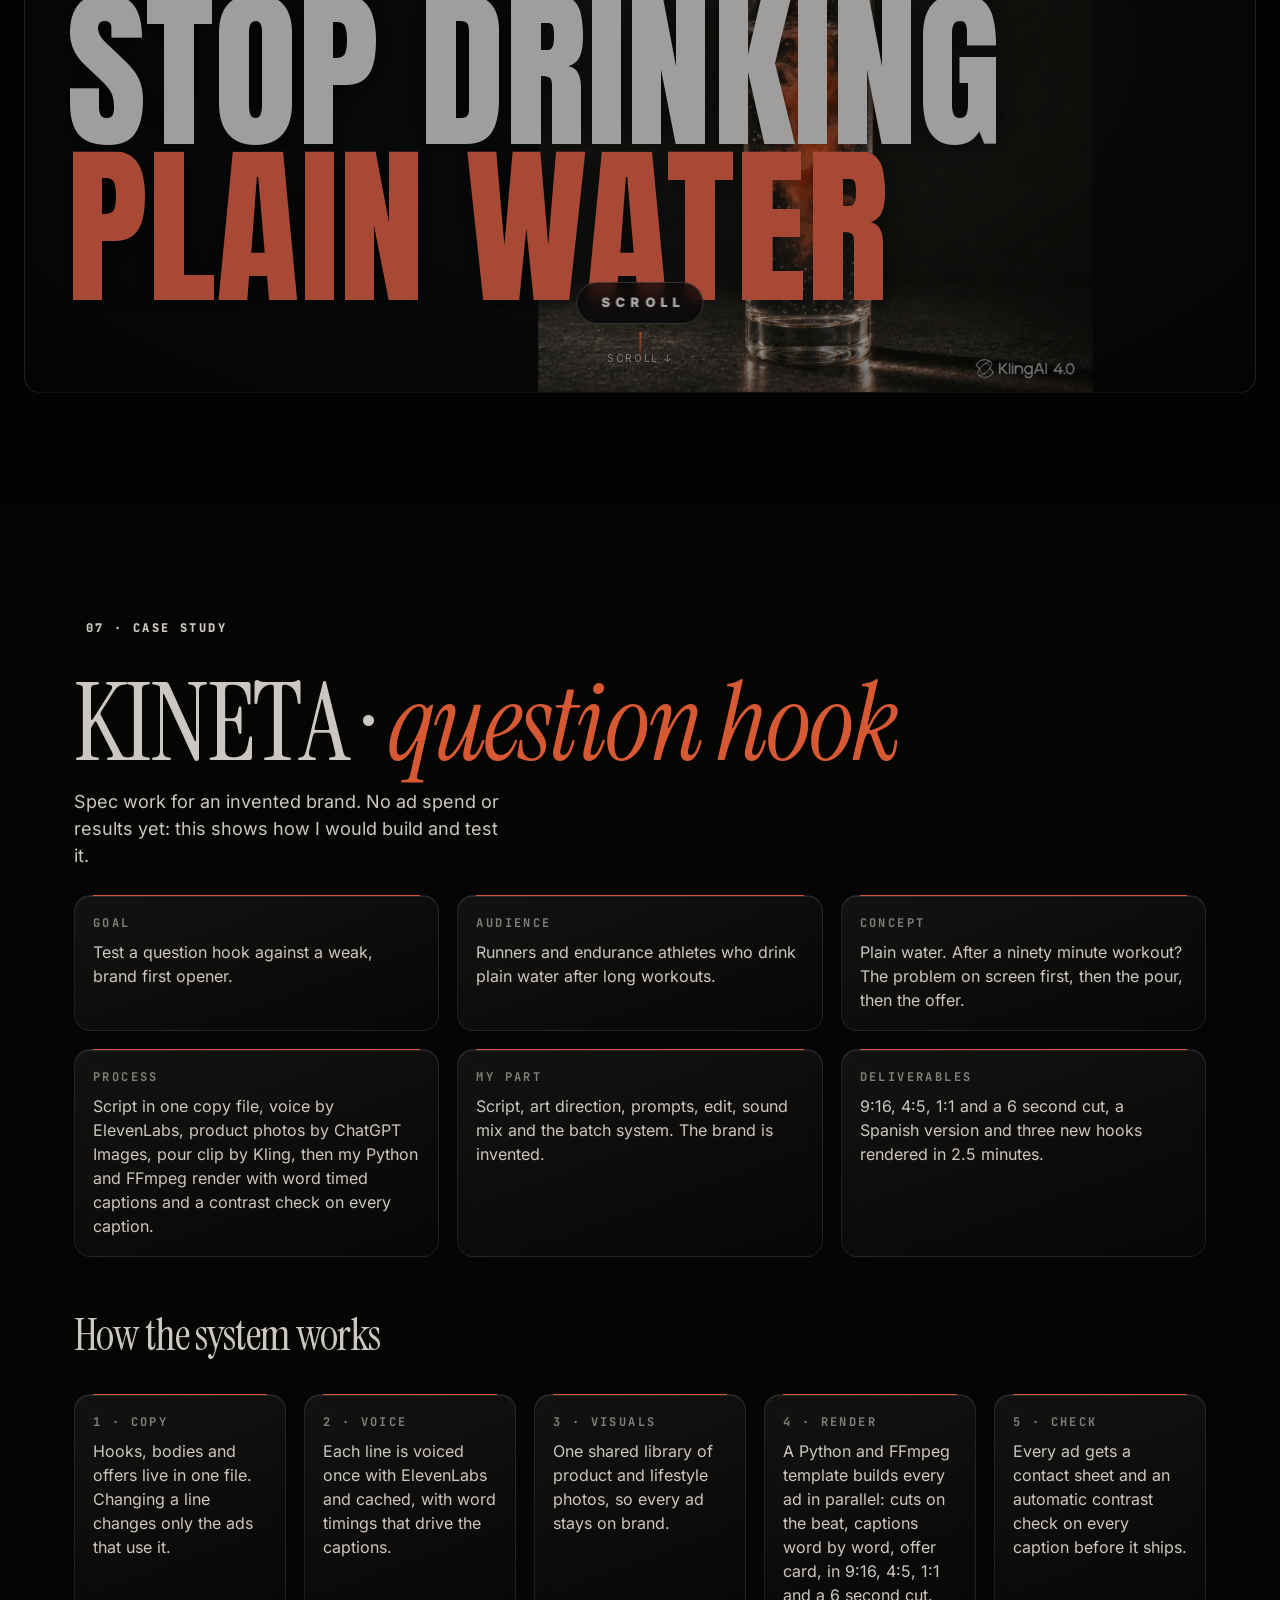
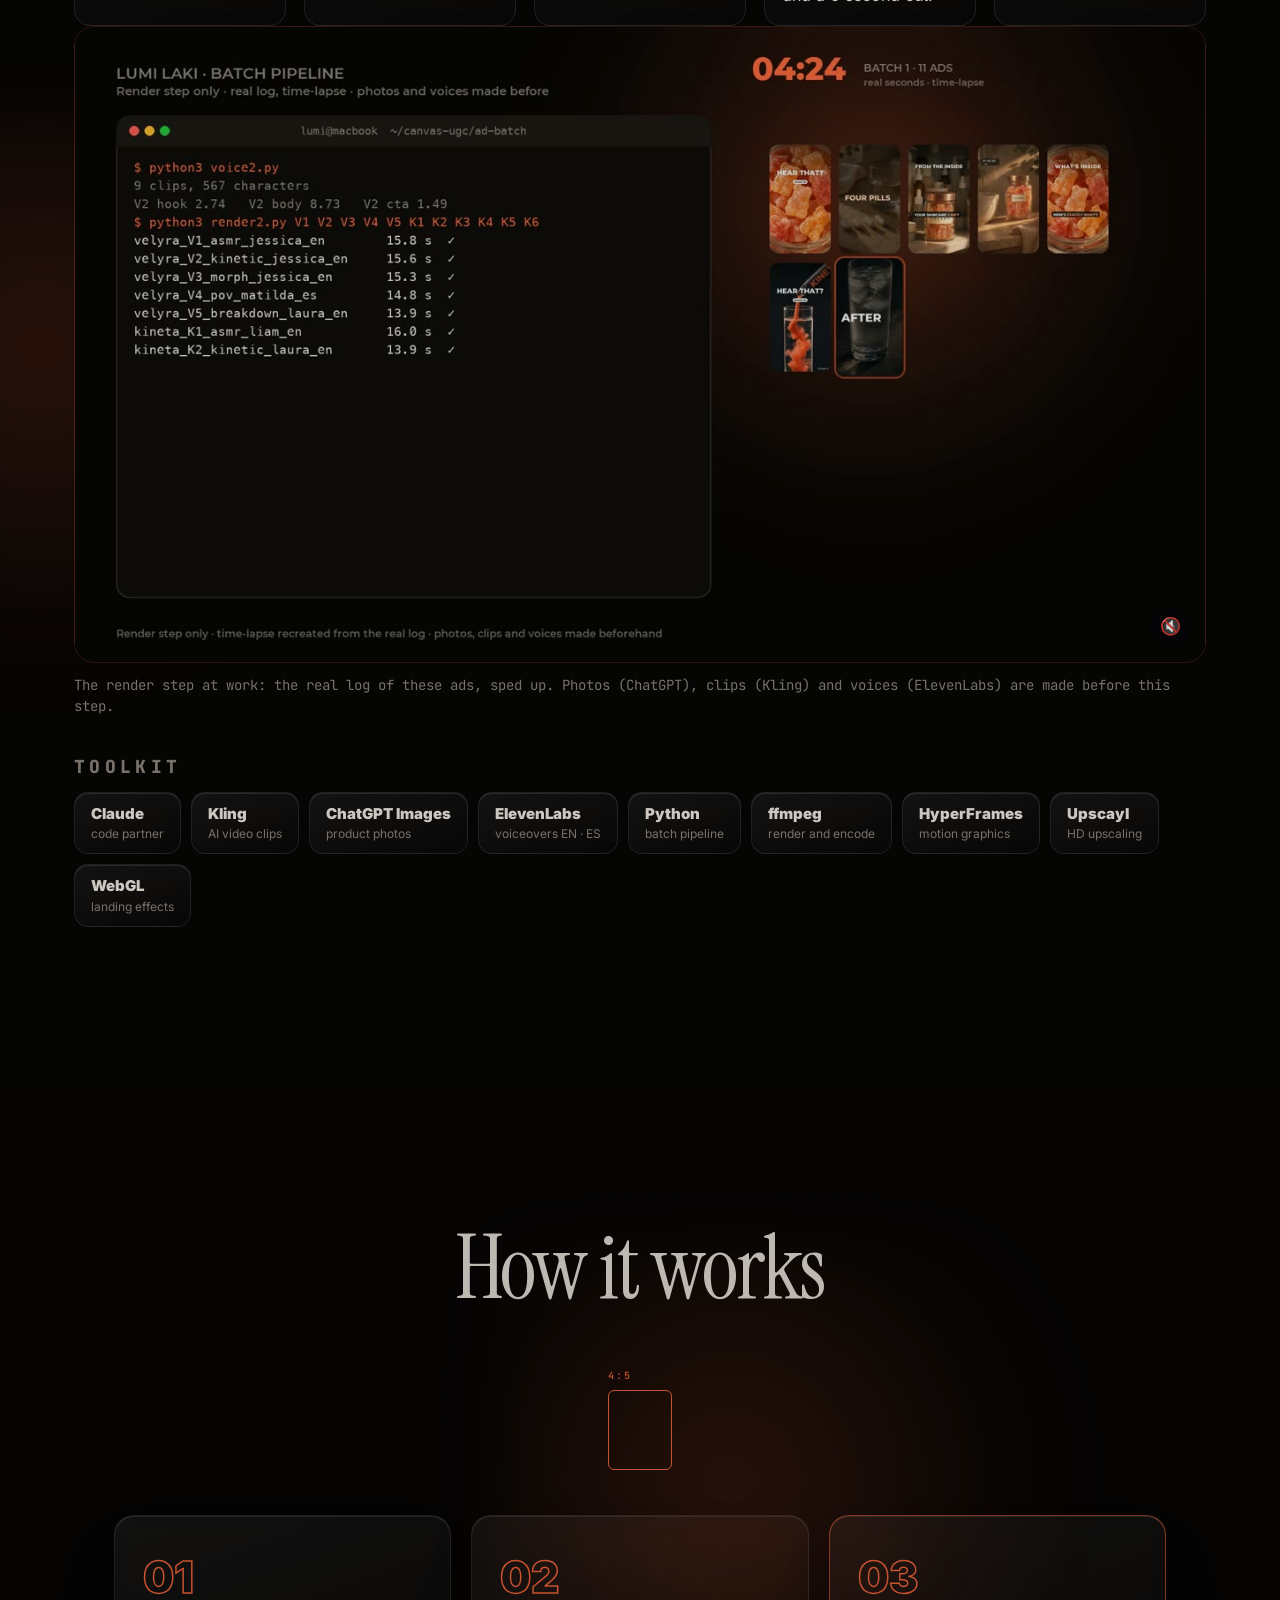
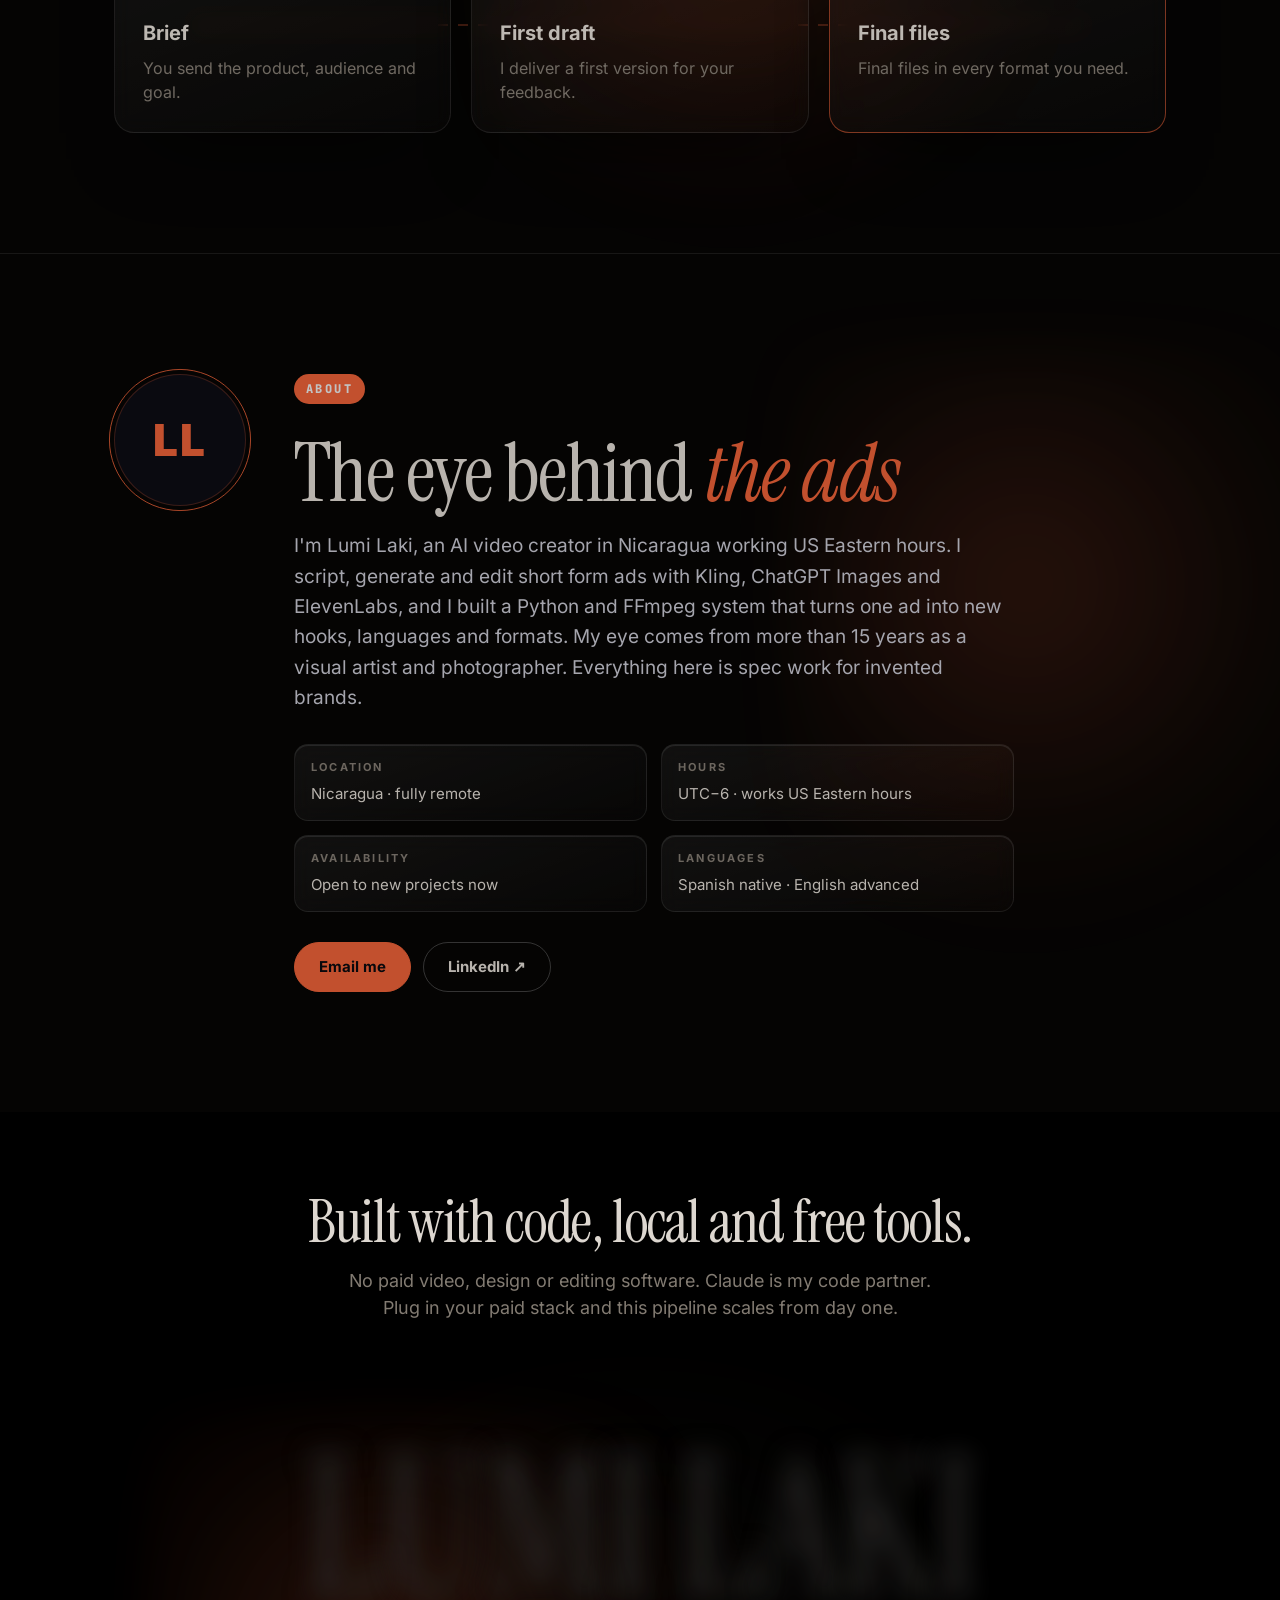
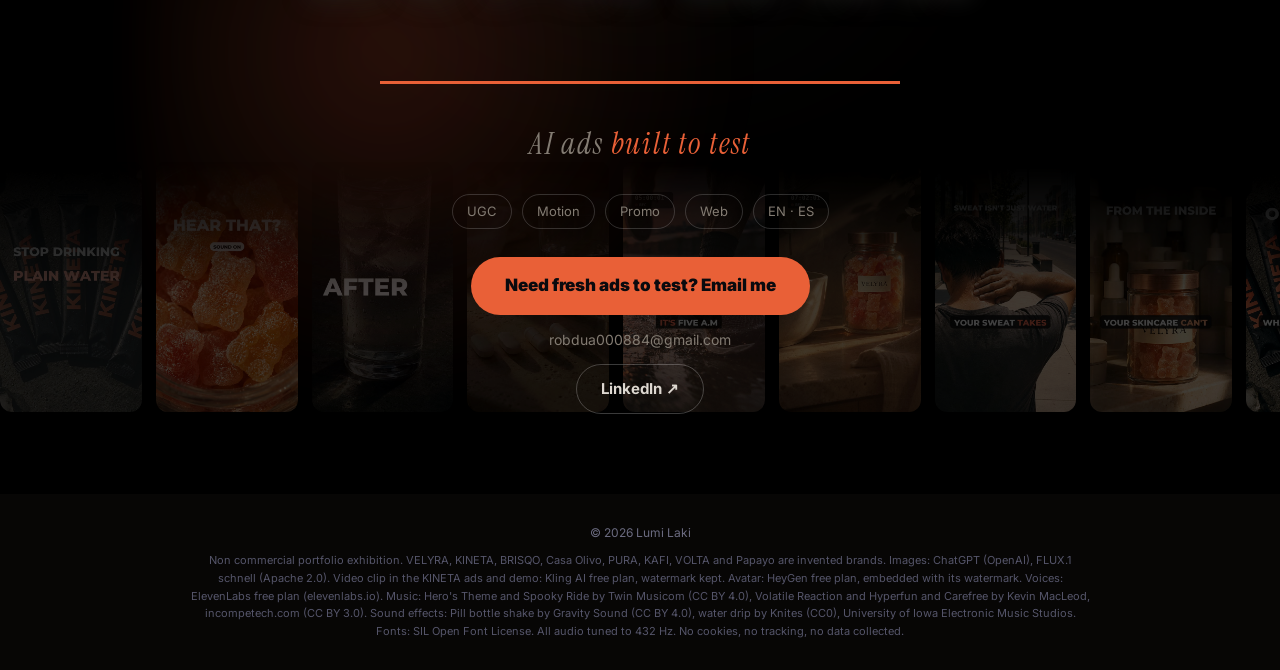
==== commit 18e1017a: "Portafolio Lumi Laki 2026-11-11" ====
--- a/index.html
+++ b/index.html
@@ -4,7 +4,8 @@
 <meta charset="utf-8">
 <meta name="viewport" content="width=device-width, initial-scale=1">
 <title>Lumi Laki · AI Video Ads at Scale</title>
-<link rel="icon" href="data:image/svg+xml,%3Csvg xmlns=%22http://www.w3.org/2000/svg%22 viewBox=%220 0 64 64%22%3E%3Crect width=%2264%22 height=%2264%22 rx=%2214%22 fill=%22%23070605%22/%3E%3Ctext x=%2232%22 y=%2245%22 font-family=%22Georgia,serif%22 font-style=%22italic%22 font-size=%2234%22 text-anchor=%22middle%22 fill=%22%23ff6a3d%22%3ELL%3C/text%3E%3C/svg%3E">
+<link rel="icon" type="image/png" href="favicon-ll.png?v=20261111b">
+<link rel="apple-touch-icon" href="apple-touch-icon.png?v=20261111b">
 <meta name="description" content="Lumi Laki · AI video ads at scale: 16 spec ads, 3 brands, 6 styles, 4 formats, English and Spanish, batch rendered.">
 <meta property="og:type" content="website">
 <meta property="og:title" content="Lumi Laki · AI Video Ads at Scale">
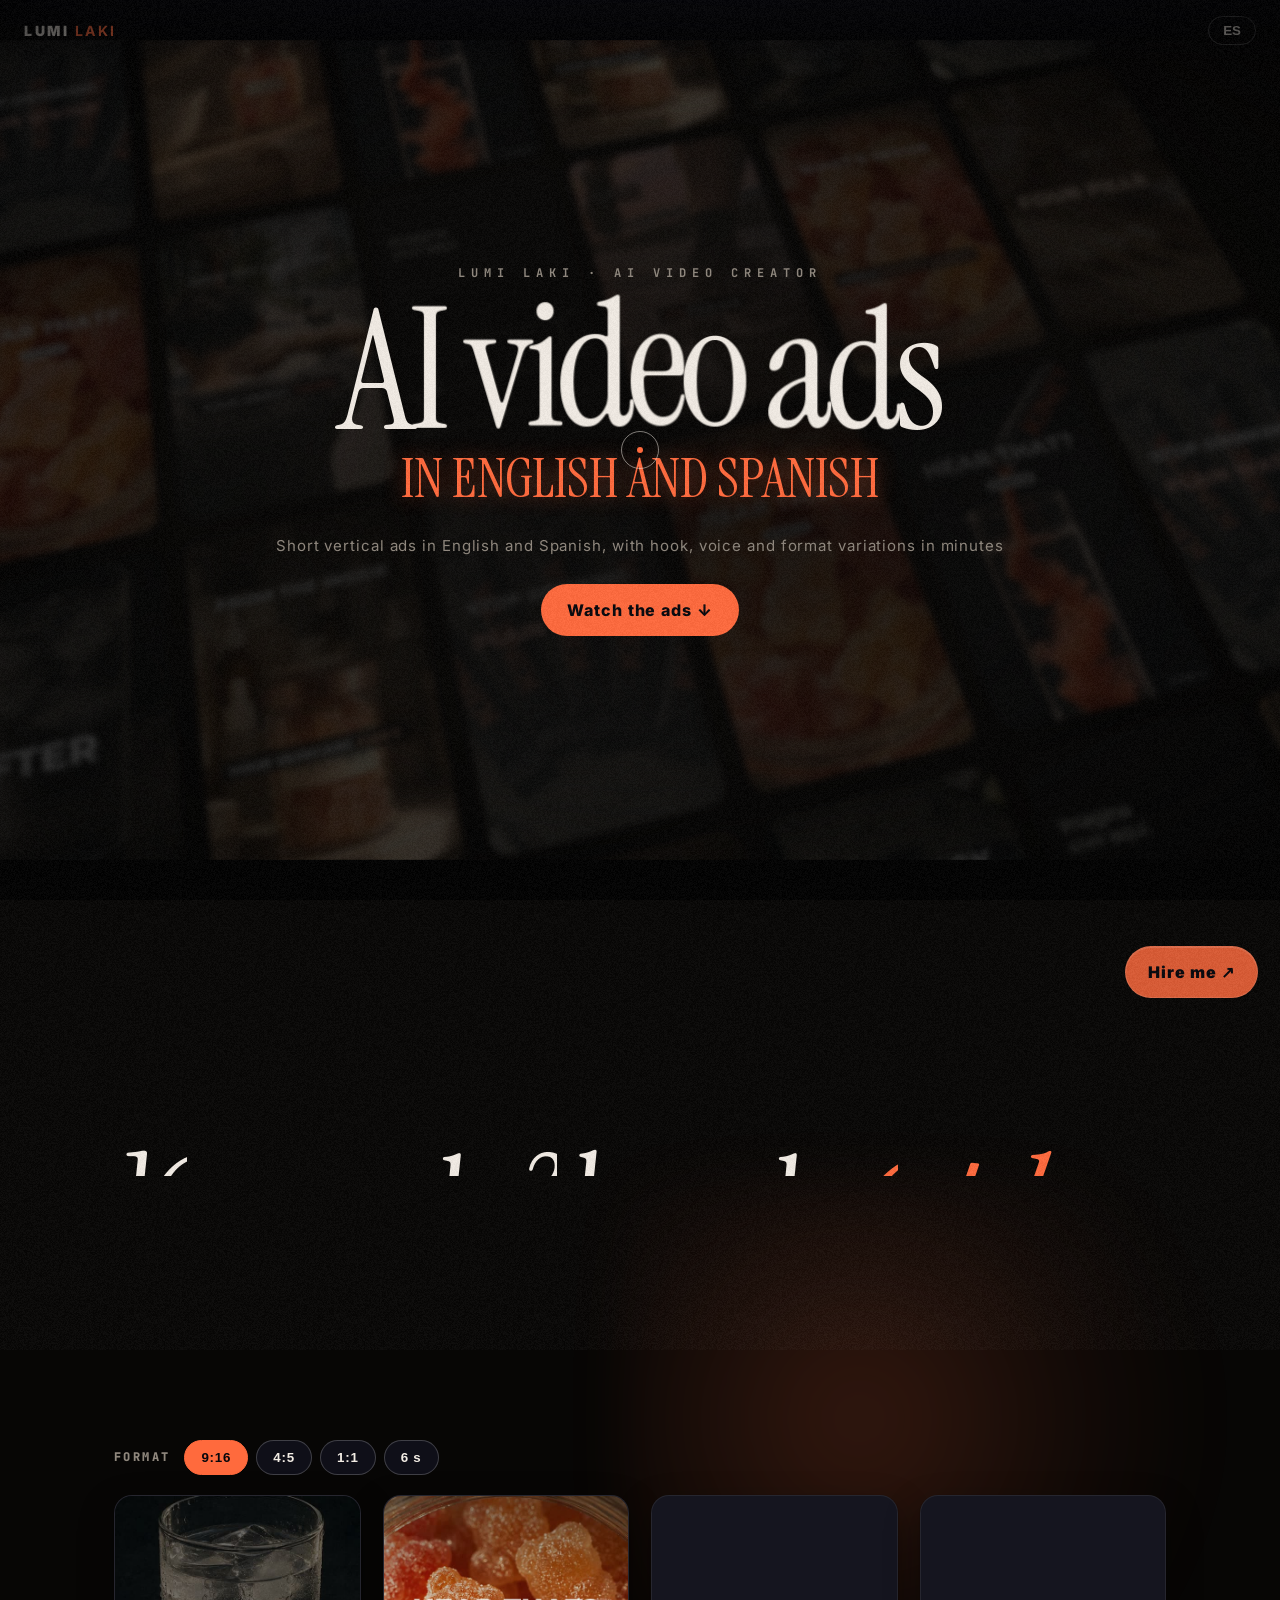
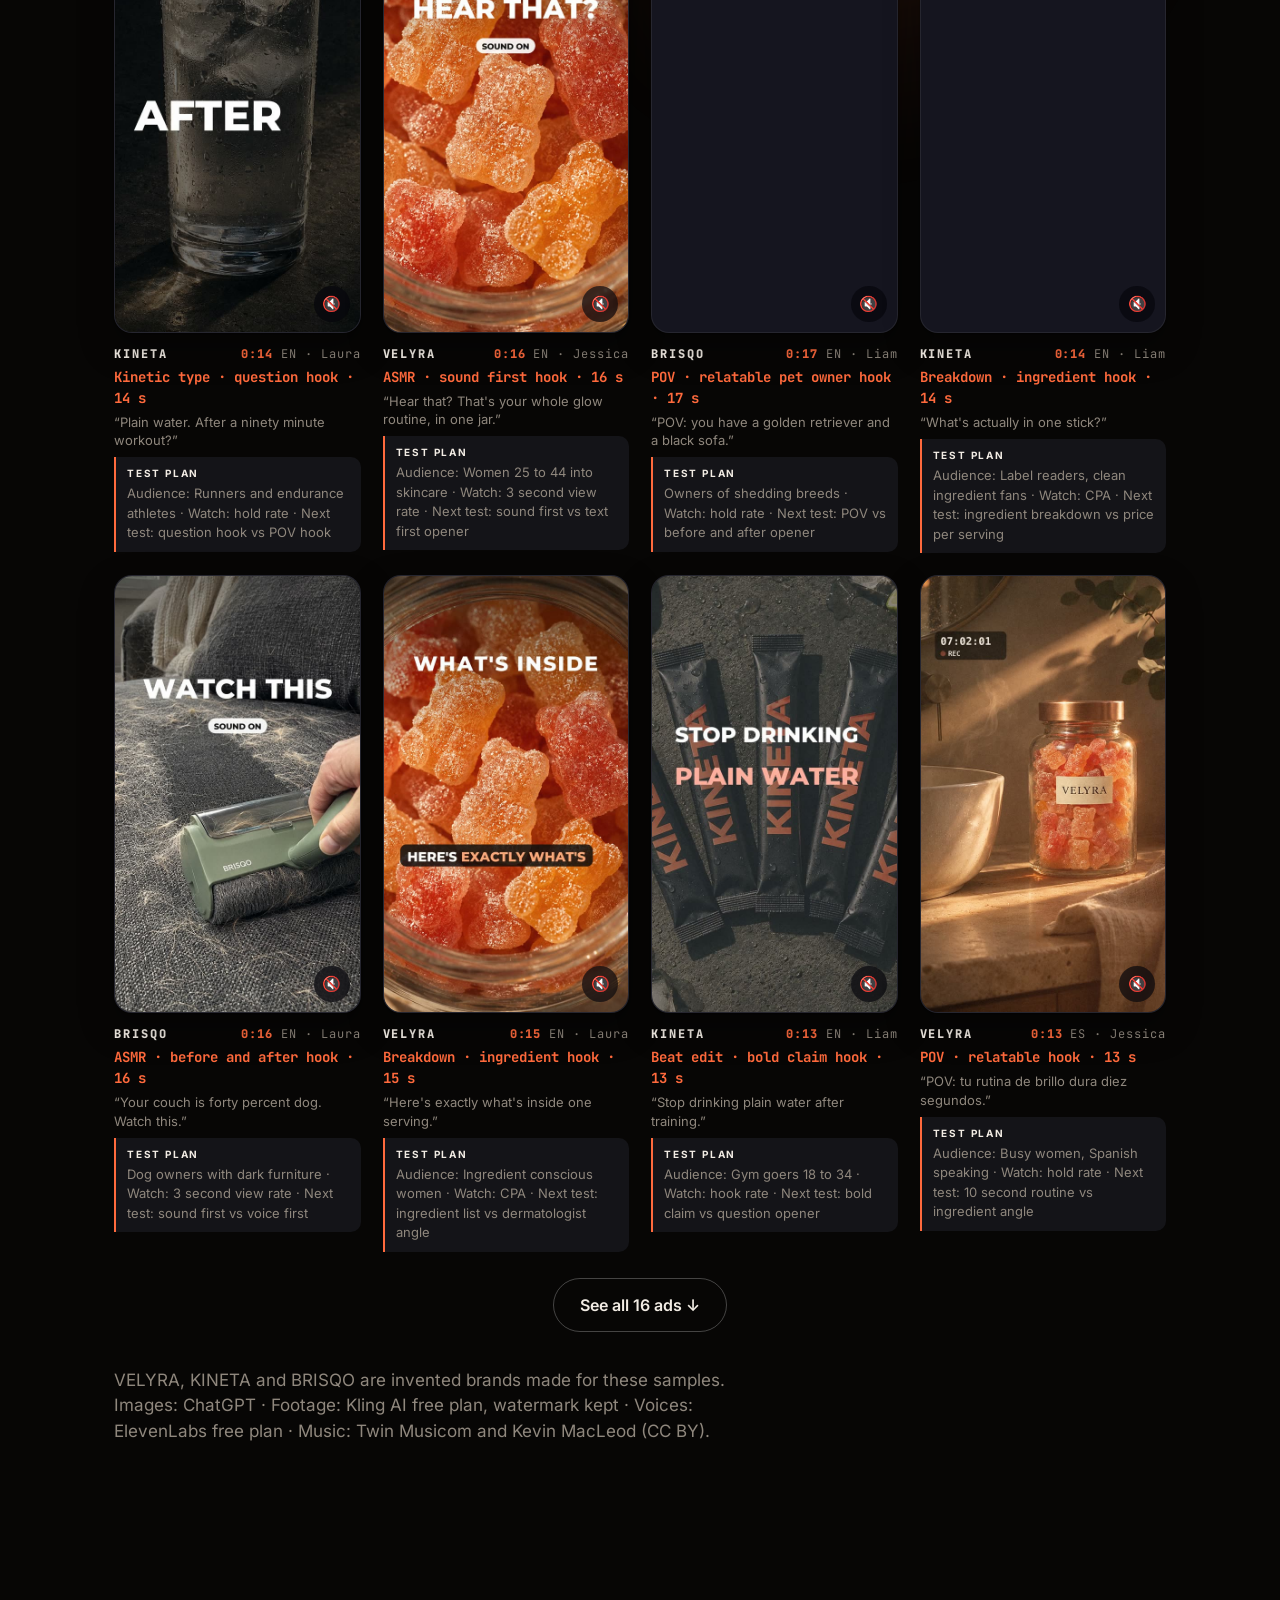
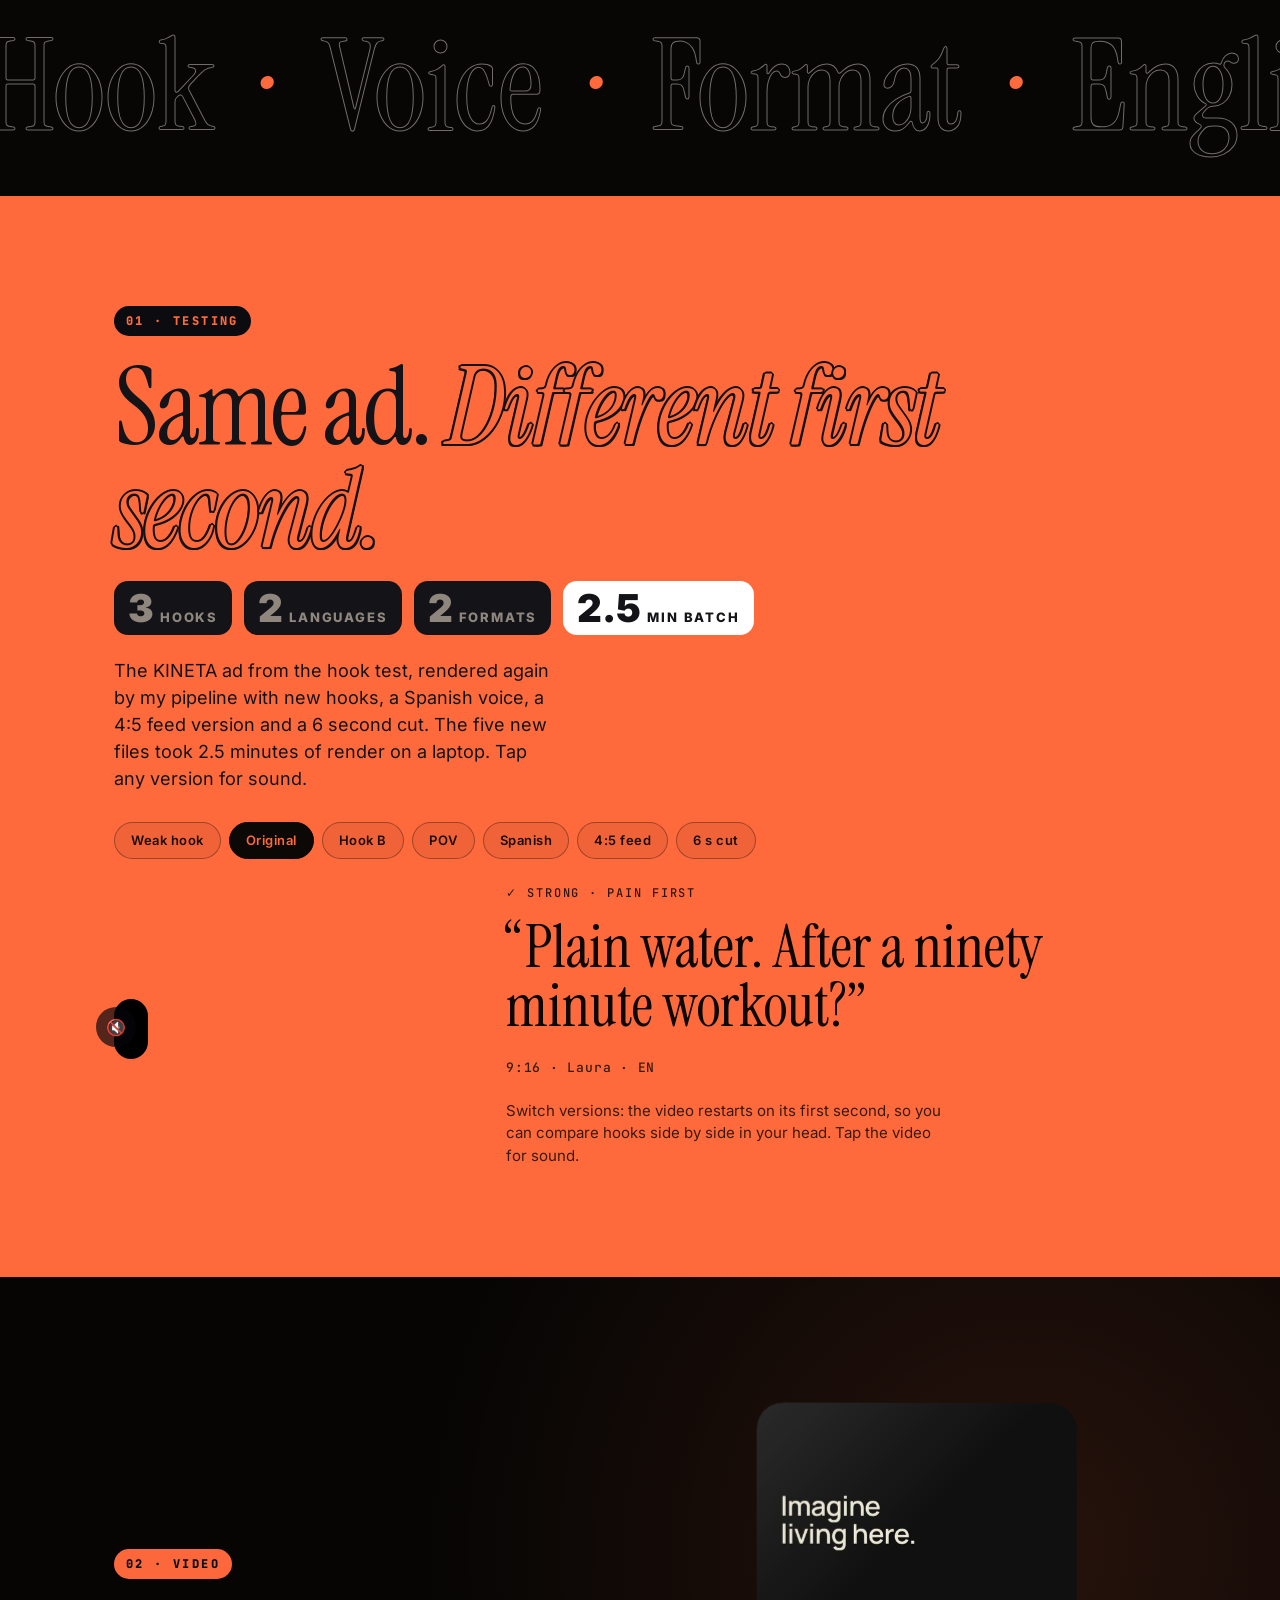
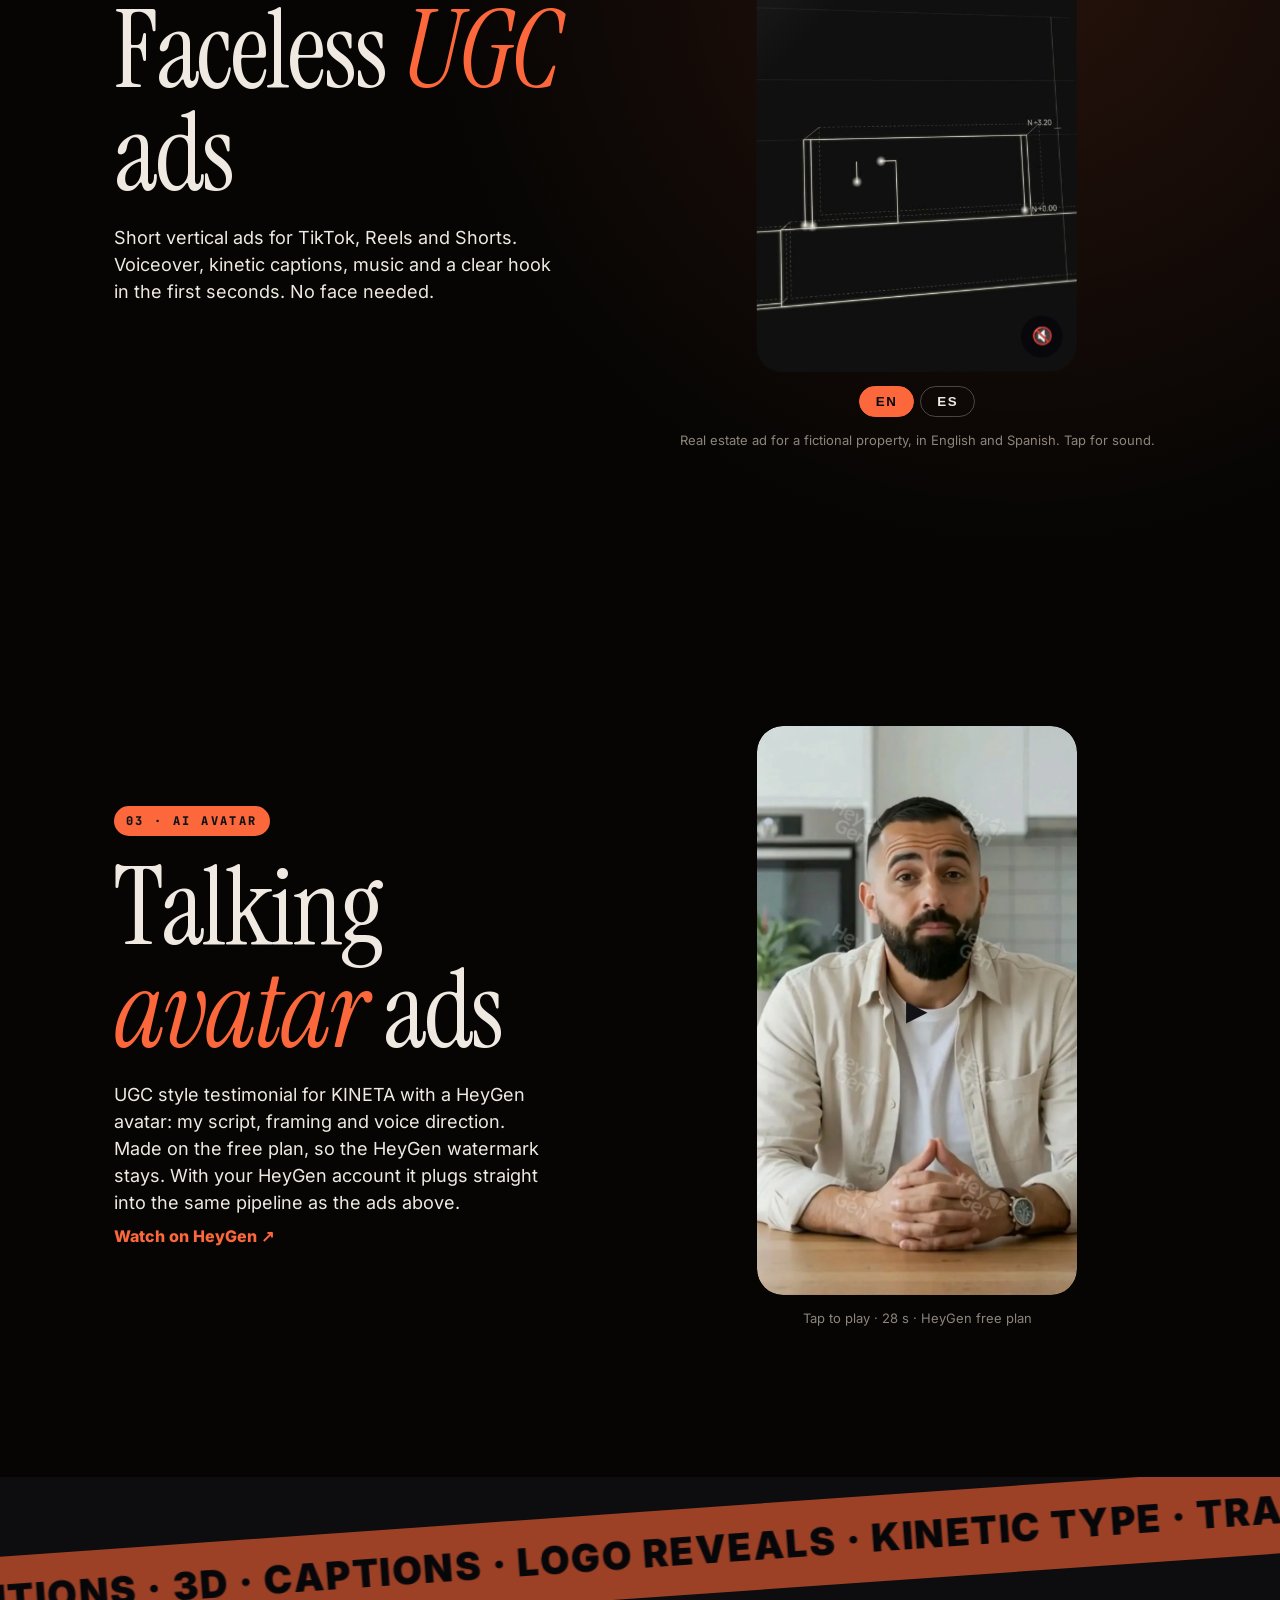
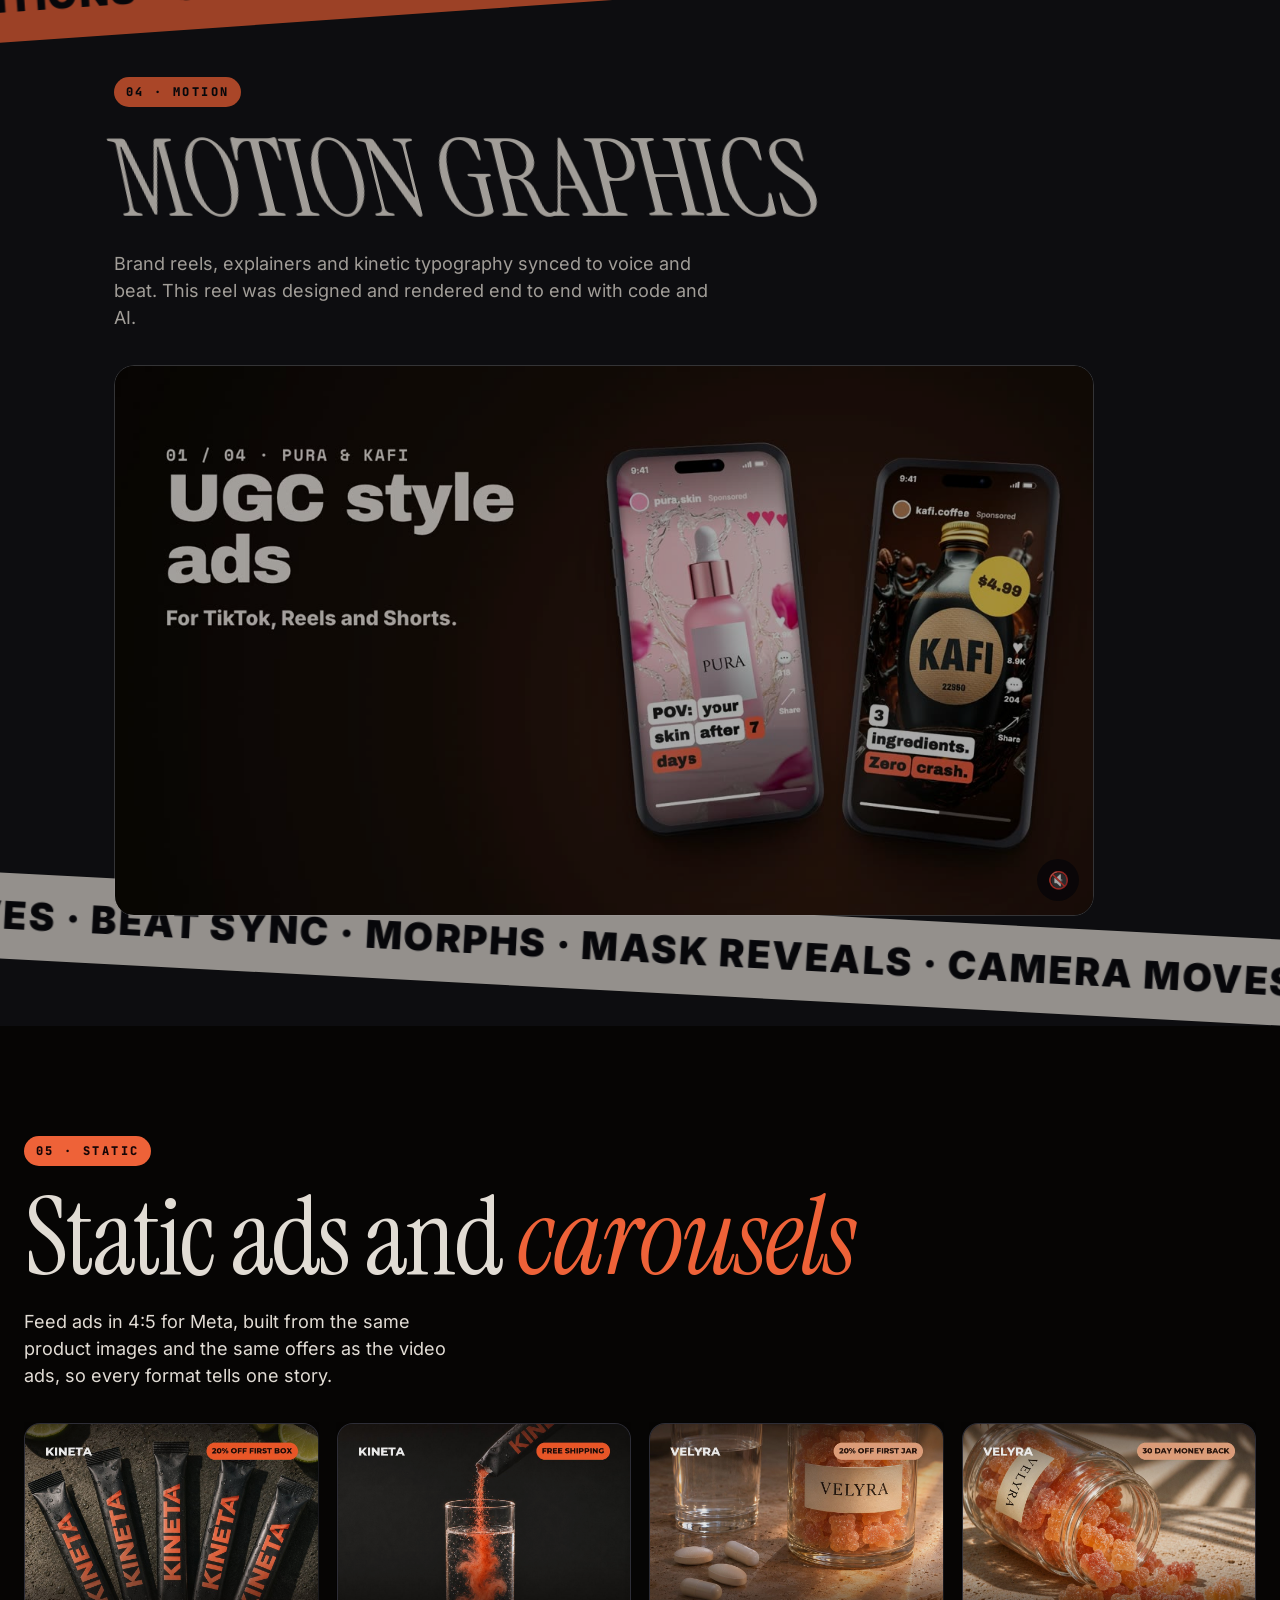
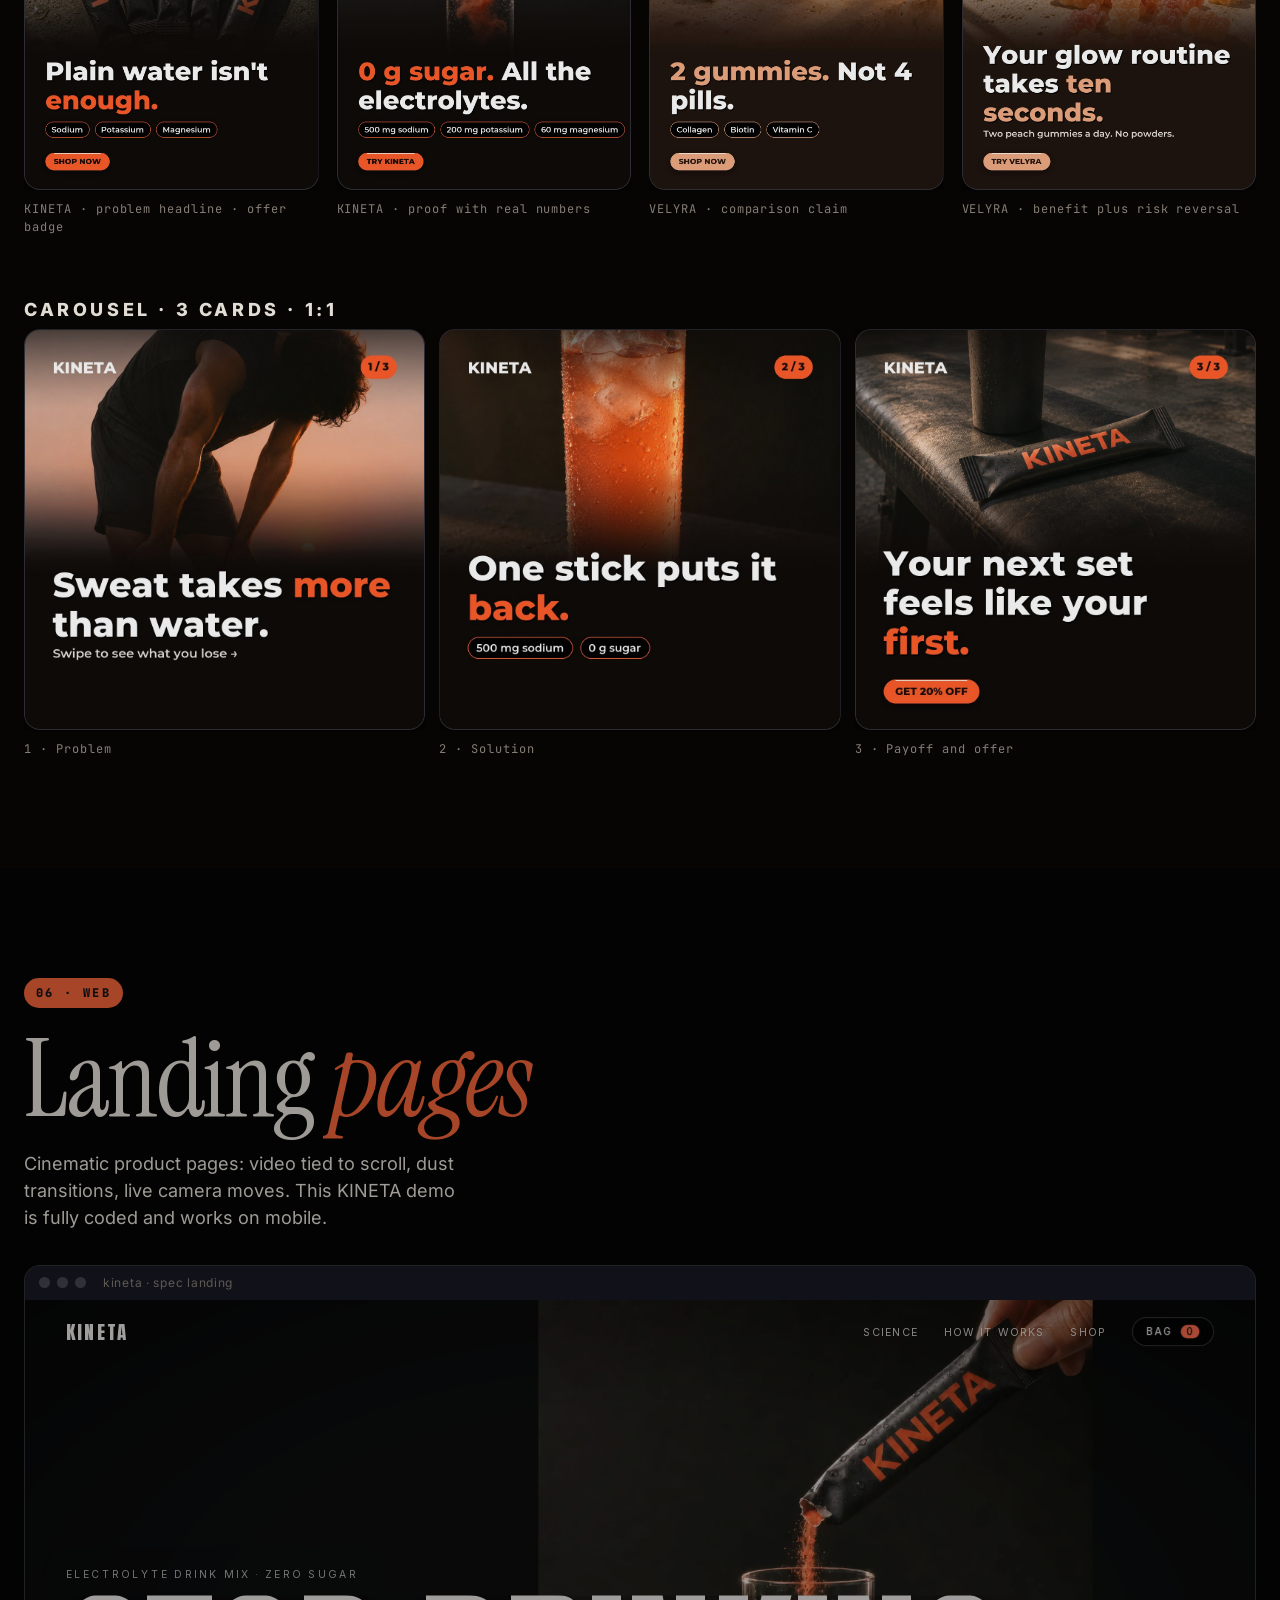
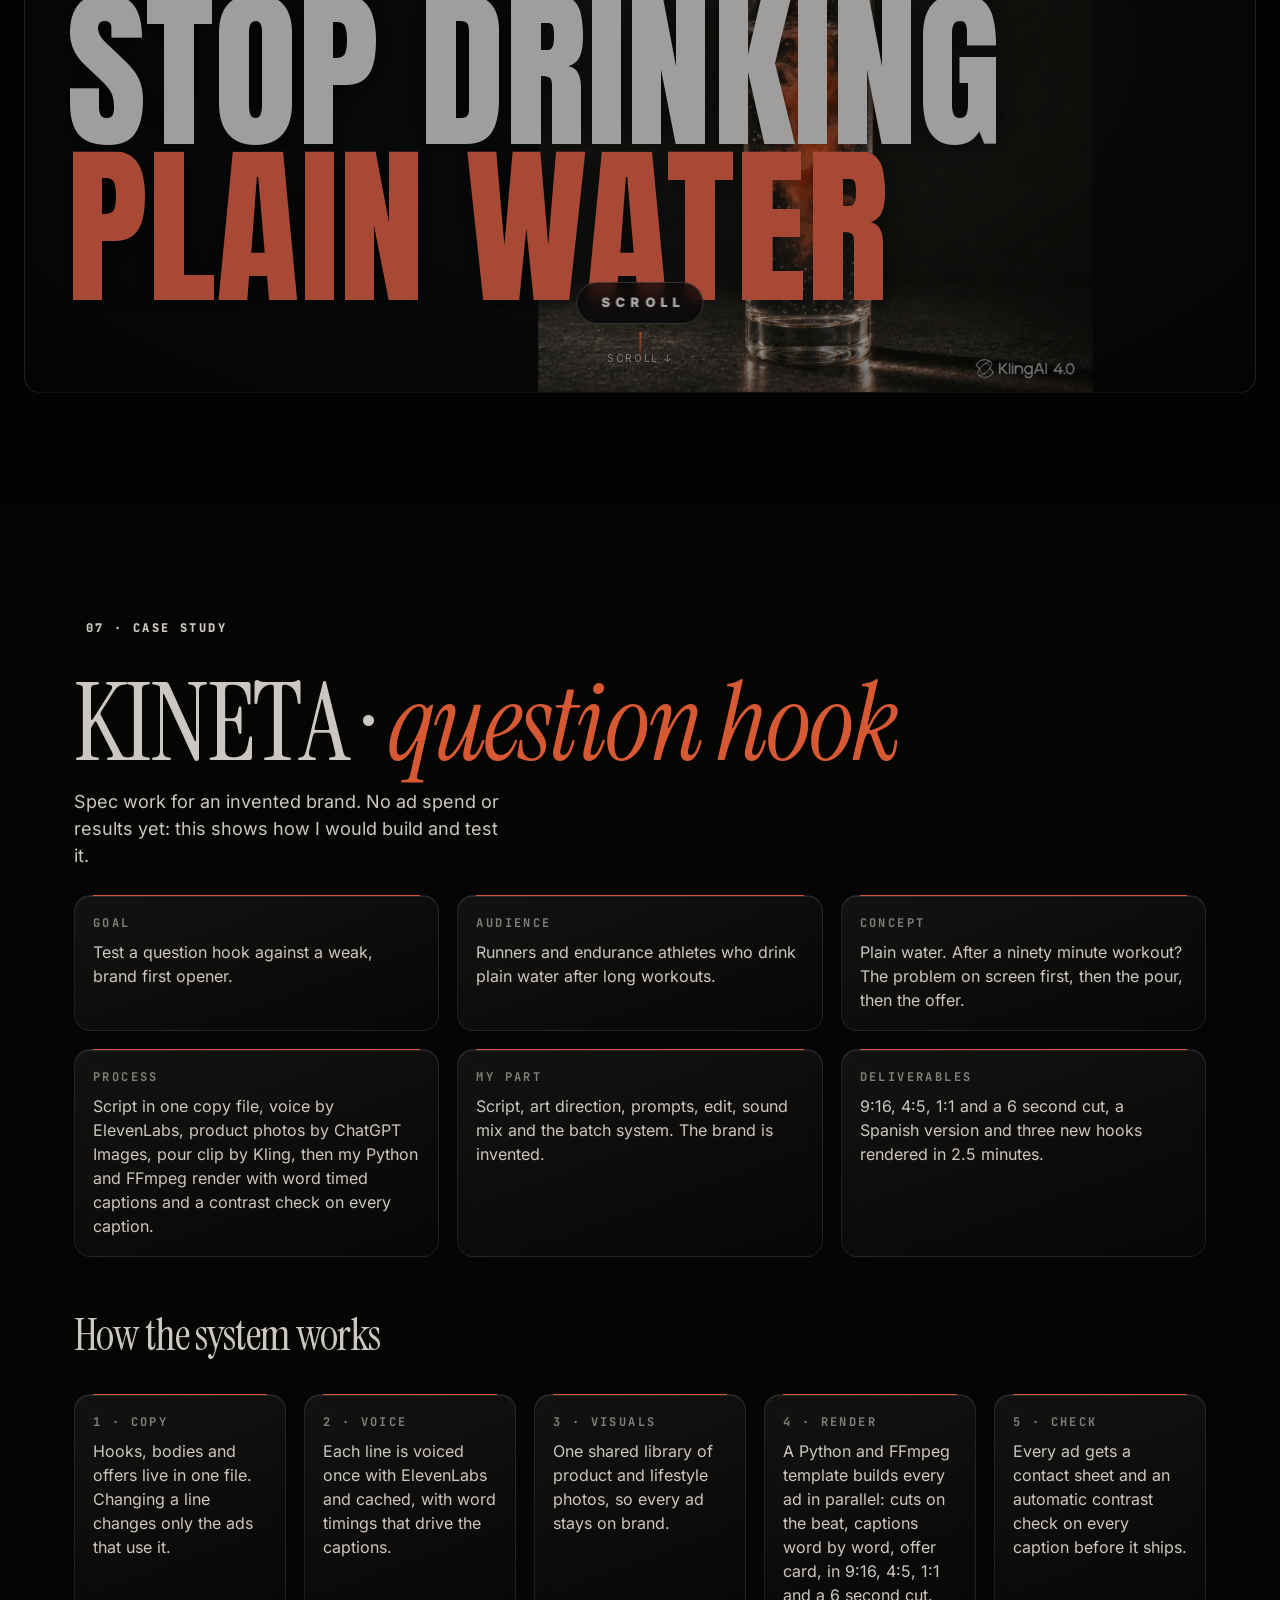
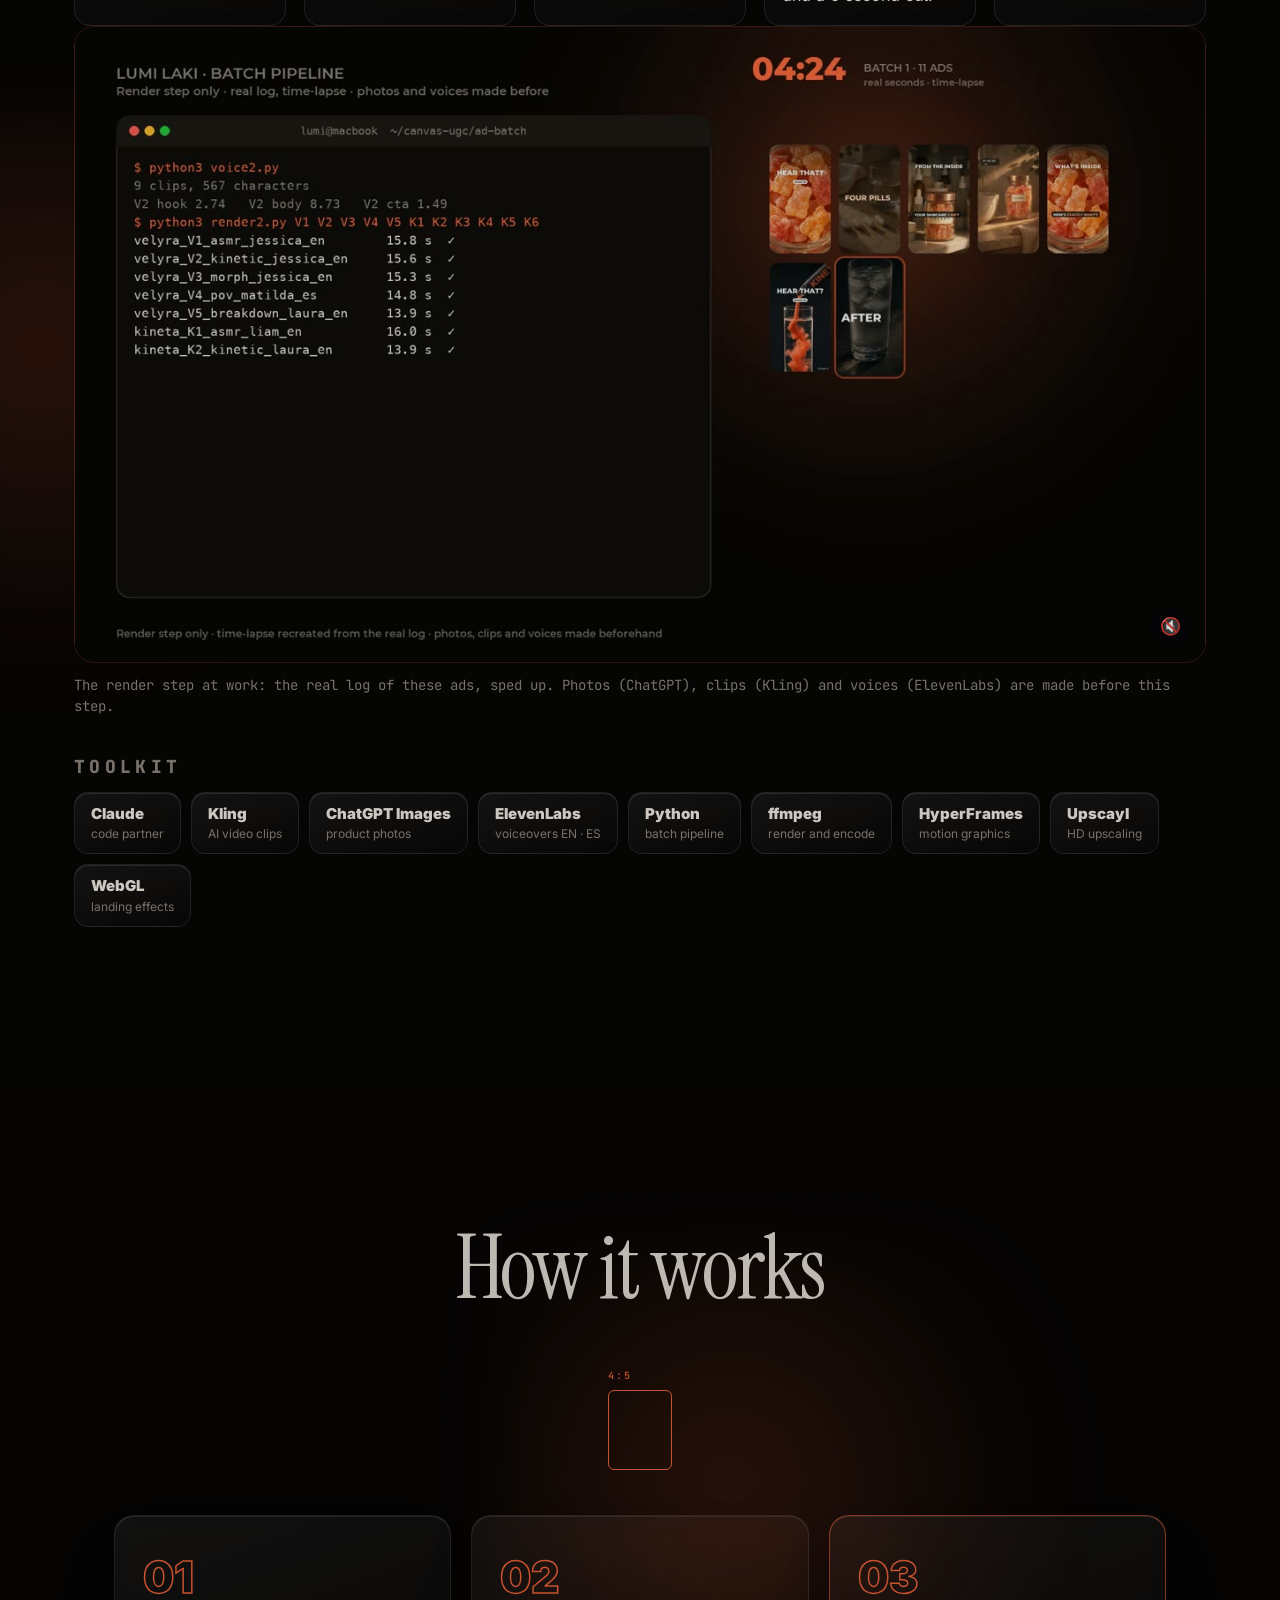
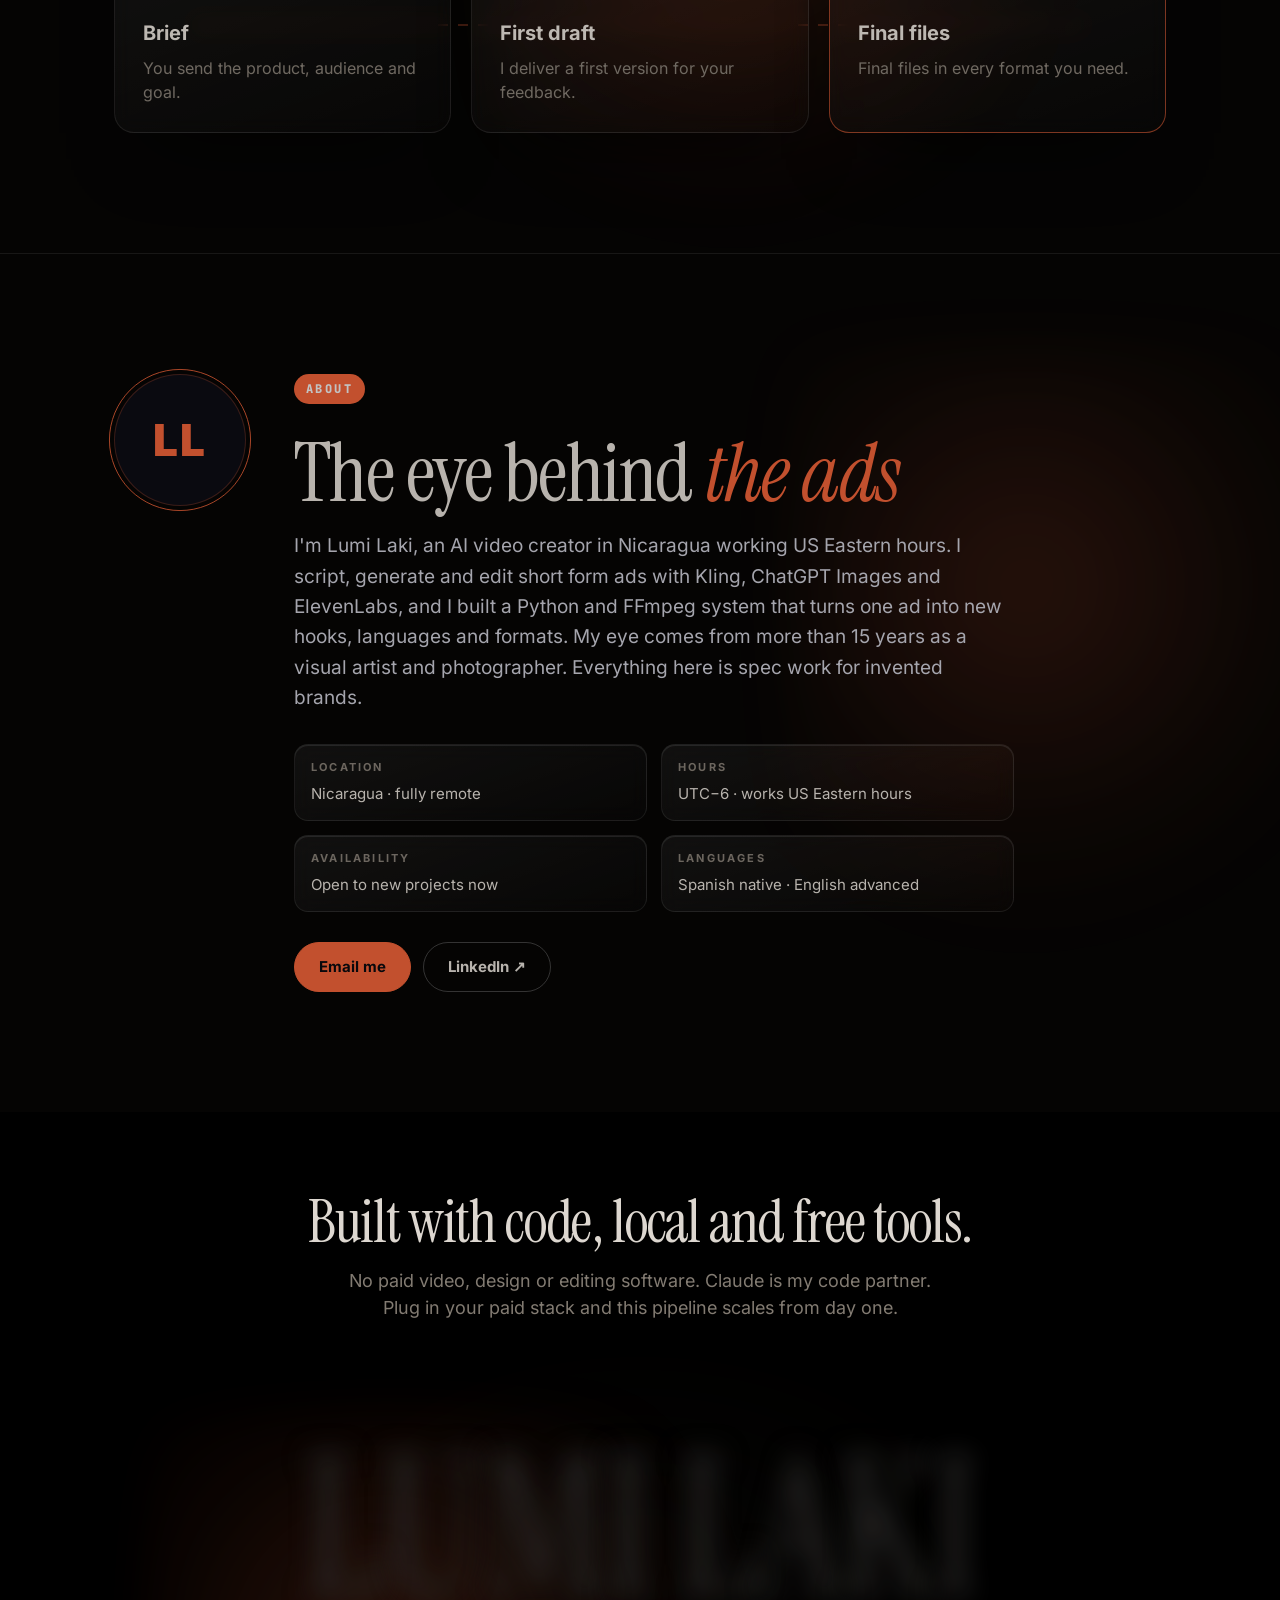
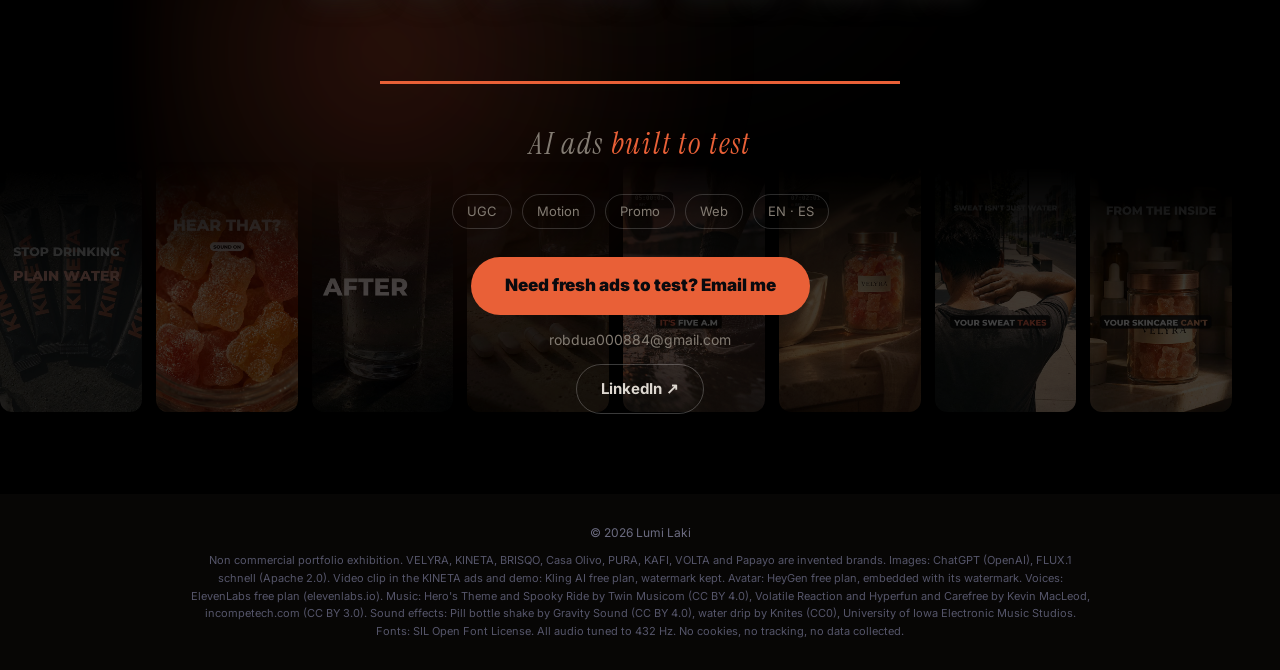
==== commit 82704b99: "Portafolio Lumi Laki 2026-11-12" ====
--- a/index.html
+++ b/index.html
@@ -546,6 +546,11 @@
 .vp-hint{margin-top:22px;color:#3a1a0c!important;font-size:15px!important;max-width:420px}
 @media (max-width:760px){.vp-body{grid-template-columns:1fr;gap:26px}.vp-screen{max-width:300px;margin:0 auto}}
 
+
+/* movil: la ficha de cada anuncio (marca, duración, voz) no se encima */
+.adm{row-gap:2px;column-gap:10px;justify-content:flex-start}.adm span{white-space:nowrap}.adm b{margin-right:auto}
+@media (hover:none){.ad:hover .adm b{letter-spacing:.16em!important}}
+@media (max-width:1100px){.adm{font-size:11px;letter-spacing:.1em}.adm span{letter-spacing:.04em}}
 </style>
 </head>
 <body id="top">
@@ -583,7 +588,7 @@
       <div class="adv"><video disablepictureinpicture disableremoteplayback controlslist="nodownload nofullscreen noremoteplayback" webkit-playsinline x5-playsinline data-src="ads/k2.mp4" muted loop playsinline preload="none"></video><img loading="lazy" decoding="async" class="pst" src="ads/k2.jpg" alt="">
         <button class="snd" type="button" aria-label="Sound">🔇</button><span class="dur">0:14</span></div>
       <div class="adm"><b>KINETA</b><span>EN · Laura</span></div>
-      <p class="adf" data-en="Kinetic type · question hook · 14 s" data-es="Tipografía animada · gancho con pregunta · 14 s">Kinetic type · question hook · 14 s</p>
+      <p class="adf" data-en="Kinetic type · question hook · 14&nbsp;s" data-es="Tipografía animada · gancho con pregunta · 14&nbsp;s">Kinetic type · question hook · 14&nbsp;s</p>
       <p class="adh">“Plain water. After a ninety minute workout?”</p>
       <p class="adt" data-en="<b>Test plan</b> Audience: Runners and endurance athletes · Watch: hold rate · Next test: question hook vs POV hook" data-es="<b>Plan de prueba</b> Público: Corredores y atletas de resistencia · Métrica: retención · Siguiente prueba: gancho de pregunta contra POV"><b>Test plan</b> Audience: Runners and endurance athletes · Watch: hold rate · Next test: question hook vs POV hook</p>
     </article>
@@ -591,7 +596,7 @@
       <div class="adv"><video disablepictureinpicture disableremoteplayback controlslist="nodownload nofullscreen noremoteplayback" webkit-playsinline x5-playsinline data-src="ads/v1.mp4" muted loop playsinline preload="none"></video><img loading="lazy" decoding="async" class="pst" src="ads/v1.jpg" alt="">
         <button class="snd" type="button" aria-label="Sound">🔇</button><span class="dur">0:16</span></div>
       <div class="adm"><b>VELYRA</b><span>EN · Jessica</span></div>
-      <p class="adf" data-en="ASMR · sound first hook · 16 s" data-es="ASMR · gancho de sonido · 16 s">ASMR · sound first hook · 16 s</p>
+      <p class="adf" data-en="ASMR · sound first hook · 16&nbsp;s" data-es="ASMR · gancho de sonido · 16&nbsp;s">ASMR · sound first hook · 16&nbsp;s</p>
       <p class="adh">“Hear that? That&#x27;s your whole glow routine, in one jar.”</p>
       <p class="adt" data-en="<b>Test plan</b> Audience: Women 25 to 44 into skincare · Watch: 3 second view rate · Next test: sound first vs text first opener" data-es="<b>Plan de prueba</b> Público: Mujeres de 25 a 44 interesadas en el cuidado de la piel · Métrica: vistas de 3 segundos · Siguiente prueba: abrir con sonido contra abrir con texto"><b>Test plan</b> Audience: Women 25 to 44 into skincare · Watch: 3 second view rate · Next test: sound first vs text first opener</p>
     </article>
@@ -599,7 +604,7 @@
       <div class="adv"><video disablepictureinpicture disableremoteplayback controlslist="nodownload nofullscreen noremoteplayback" webkit-playsinline x5-playsinline data-src="ads/b2.mp4" muted loop playsinline preload="none"></video><img loading="lazy" decoding="async" class="pst" src="ads/b2.jpg" alt="">
         <button class="snd" type="button" aria-label="Sound">🔇</button><span class="dur">0:17</span></div>
       <div class="adm"><b>BRISQO</b><span>EN · Liam</span></div>
-      <p class="adf" data-en="POV · relatable pet owner hook · 17 s" data-es="POV · gancho de dueño identificable · 17 s">POV · relatable pet owner hook · 17 s</p>
+      <p class="adf" data-en="POV · relatable pet owner hook · 17&nbsp;s" data-es="POV · gancho de dueño identificable · 17&nbsp;s">POV · relatable pet owner hook · 17&nbsp;s</p>
       <p class="adh">“POV: you have a golden retriever and a black sofa.”</p>
       <p class="adt" data-en="<b>Test plan</b> Owners of shedding breeds · Watch: hold rate · Next test: POV vs before and after opener" data-es="<b>Plan de prueba</b> Dueños de razas que sueltan pelo · Métrica: retención · Siguiente prueba: POV contra antes y después"><b>Test plan</b> Owners of shedding breeds · Watch: hold rate · Next test: POV vs before and after opener</p>
     </article>
@@ -607,7 +612,7 @@
       <div class="adv"><video disablepictureinpicture disableremoteplayback controlslist="nodownload nofullscreen noremoteplayback" webkit-playsinline x5-playsinline data-src="ads/k5.mp4" muted loop playsinline preload="none"></video><img loading="lazy" decoding="async" class="pst" src="ads/k5.jpg" alt="">
         <button class="snd" type="button" aria-label="Sound">🔇</button><span class="dur">0:14</span></div>
       <div class="adm"><b>KINETA</b><span>EN · Liam</span></div>
-      <p class="adf" data-en="Breakdown · ingredient hook · 14 s" data-es="Desglose · gancho de ingredientes · 14 s">Breakdown · ingredient hook · 14 s</p>
+      <p class="adf" data-en="Breakdown · ingredient hook · 14&nbsp;s" data-es="Desglose · gancho de ingredientes · 14&nbsp;s">Breakdown · ingredient hook · 14&nbsp;s</p>
       <p class="adh">“What&#x27;s actually in one stick?”</p>
       <p class="adt" data-en="<b>Test plan</b> Audience: Label readers, clean ingredient fans · Watch: CPA · Next test: ingredient breakdown vs price per serving" data-es="<b>Plan de prueba</b> Público: Gente que lee etiquetas y busca ingredientes limpios · Métrica: CPA · Siguiente prueba: ingredientes contra precio por porción"><b>Test plan</b> Audience: Label readers, clean ingredient fans · Watch: CPA · Next test: ingredient breakdown vs price per serving</p>
     </article>
@@ -615,7 +620,7 @@
       <div class="adv"><video disablepictureinpicture disableremoteplayback controlslist="nodownload nofullscreen noremoteplayback" webkit-playsinline x5-playsinline data-src="ads/b1.mp4" muted loop playsinline preload="none"></video><img loading="lazy" decoding="async" class="pst" src="ads/b1.jpg" alt="">
         <button class="snd" type="button" aria-label="Sound">🔇</button><span class="dur">0:16</span></div>
       <div class="adm"><b>BRISQO</b><span>EN · Laura</span></div>
-      <p class="adf" data-en="ASMR · before and after hook · 16 s" data-es="ASMR · gancho de antes y después · 16 s">ASMR · before and after hook · 16 s</p>
+      <p class="adf" data-en="ASMR · before and after hook · 16&nbsp;s" data-es="ASMR · gancho de antes y después · 16&nbsp;s">ASMR · before and after hook · 16&nbsp;s</p>
       <p class="adh">“Your couch is forty percent dog. Watch this.”</p>
       <p class="adt" data-en="<b>Test plan</b> Dog owners with dark furniture · Watch: 3 second view rate · Next test: sound first vs voice first" data-es="<b>Plan de prueba</b> Dueños de perro con muebles oscuros · Métrica: vistas de 3 segundos · Siguiente prueba: sonido primero contra voz primero"><b>Test plan</b> Dog owners with dark furniture · Watch: 3 second view rate · Next test: sound first vs voice first</p>
     </article>
@@ -623,7 +628,7 @@
       <div class="adv"><video disablepictureinpicture disableremoteplayback controlslist="nodownload nofullscreen noremoteplayback" webkit-playsinline x5-playsinline data-src="ads/v5.mp4" muted loop playsinline preload="none"></video><img loading="lazy" decoding="async" class="pst" src="ads/v5.jpg" alt="">
         <button class="snd" type="button" aria-label="Sound">🔇</button><span class="dur">0:15</span></div>
       <div class="adm"><b>VELYRA</b><span>EN · Laura</span></div>
-      <p class="adf" data-en="Breakdown · ingredient hook · 15 s" data-es="Desglose · gancho de ingredientes · 15 s">Breakdown · ingredient hook · 15 s</p>
+      <p class="adf" data-en="Breakdown · ingredient hook · 15&nbsp;s" data-es="Desglose · gancho de ingredientes · 15&nbsp;s">Breakdown · ingredient hook · 15&nbsp;s</p>
       <p class="adh">“Here&#x27;s exactly what&#x27;s inside one serving.”</p>
       <p class="adt" data-en="<b>Test plan</b> Audience: Ingredient conscious women · Watch: CPA · Next test: ingredient list vs dermatologist angle" data-es="<b>Plan de prueba</b> Público: Mujeres que revisan ingredientes · Métrica: CPA · Siguiente prueba: lista de ingredientes contra ángulo de especialista"><b>Test plan</b> Audience: Ingredient conscious women · Watch: CPA · Next test: ingredient list vs dermatologist angle</p>
     </article>
@@ -631,7 +636,7 @@
       <div class="adv"><video disablepictureinpicture disableremoteplayback controlslist="nodownload nofullscreen noremoteplayback" webkit-playsinline x5-playsinline data-src="ads/k6.mp4" muted loop playsinline preload="none"></video><img loading="lazy" decoding="async" class="pst" src="ads/k6.jpg" alt="">
         <button class="snd" type="button" aria-label="Sound">🔇</button><span class="dur">0:13</span></div>
       <div class="adm"><b>KINETA</b><span>EN · Liam</span></div>
-      <p class="adf" data-en="Beat edit · bold claim hook · 13 s" data-es="Edición al ritmo · gancho de afirmación · 13 s">Beat edit · bold claim hook · 13 s</p>
+      <p class="adf" data-en="Beat edit · bold claim hook · 13&nbsp;s" data-es="Edición al ritmo · gancho de afirmación · 13&nbsp;s">Beat edit · bold claim hook · 13&nbsp;s</p>
       <p class="adh">“Stop drinking plain water after training.”</p>
       <p class="adt" data-en="<b>Test plan</b> Audience: Gym goers 18 to 34 · Watch: hook rate · Next test: bold claim vs question opener" data-es="<b>Plan de prueba</b> Público: Gente de gimnasio de 18 a 34 · Métrica: tasa de gancho · Siguiente prueba: afirmación contra pregunta"><b>Test plan</b> Audience: Gym goers 18 to 34 · Watch: hook rate · Next test: bold claim vs question opener</p>
     </article>
@@ -639,7 +644,7 @@
       <div class="adv"><video disablepictureinpicture disableremoteplayback controlslist="nodownload nofullscreen noremoteplayback" webkit-playsinline x5-playsinline data-src="ads/v4.mp4" muted loop playsinline preload="none"></video><img loading="lazy" decoding="async" class="pst" src="ads/v4.jpg" alt="">
         <button class="snd" type="button" aria-label="Sound">🔇</button><span class="dur">0:13</span></div>
       <div class="adm"><b>VELYRA</b><span>ES · Jessica</span></div>
-      <p class="adf" data-en="POV · relatable hook · 13 s" data-es="POV · gancho de identificación · 13 s">POV · relatable hook · 13 s</p>
+      <p class="adf" data-en="POV · relatable hook · 13&nbsp;s" data-es="POV · gancho de identificación · 13&nbsp;s">POV · relatable hook · 13&nbsp;s</p>
       <p class="adh">“POV: tu rutina de brillo dura diez segundos.”</p>
       <p class="adt" data-en="<b>Test plan</b> Audience: Busy women, Spanish speaking · Watch: hold rate · Next test: 10 second routine vs ingredient angle" data-es="<b>Plan de prueba</b> Público: Mujeres ocupadas hispanohablantes · Métrica: retención · Siguiente prueba: rutina de 10 segundos contra ingredientes"><b>Test plan</b> Audience: Busy women, Spanish speaking · Watch: hold rate · Next test: 10 second routine vs ingredient angle</p>
     </article>
@@ -647,7 +652,7 @@
       <div class="adv"><video disablepictureinpicture disableremoteplayback controlslist="nodownload nofullscreen noremoteplayback" webkit-playsinline x5-playsinline data-src="ads/k1.mp4" muted loop playsinline preload="none"></video><img loading="lazy" decoding="async" class="pst" src="ads/k1.jpg" alt="">
         <button class="snd" type="button" aria-label="Sound">🔇</button><span class="dur">0:16</span></div>
       <div class="adm"><b>KINETA</b><span>EN · Liam</span></div>
-      <p class="adf" data-en="ASMR · sound first hook · 16 s" data-es="ASMR · gancho de sonido · 16 s">ASMR · sound first hook · 16 s</p>
+      <p class="adf" data-en="ASMR · sound first hook · 16&nbsp;s" data-es="ASMR · gancho de sonido · 16&nbsp;s">ASMR · sound first hook · 16&nbsp;s</p>
       <p class="adh">“Hear that? That&#x27;s ten seconds to real hydration.”</p>
       <p class="adt" data-en="<b>Test plan</b> Audience: Fitness fans on TikTok · Watch: 3 second view rate · Next test: ASMR pour vs voice first" data-es="<b>Plan de prueba</b> Público: Fans del fitness en TikTok · Métrica: vistas de 3 segundos · Siguiente prueba: sonido ASMR contra voz primero"><b>Test plan</b> Audience: Fitness fans on TikTok · Watch: 3 second view rate · Next test: ASMR pour vs voice first</p>
     </article>
@@ -655,7 +660,7 @@
       <div class="adv"><video disablepictureinpicture disableremoteplayback controlslist="nodownload nofullscreen noremoteplayback" webkit-playsinline x5-playsinline data-src="ads/b3es.mp4" muted loop playsinline preload="none"></video><img loading="lazy" decoding="async" class="pst" src="ads/b3es.jpg" alt="">
         <button class="snd" type="button" aria-label="Sound">🔇</button><span class="dur">0:17</span></div>
       <div class="adm"><b>BRISQO</b><span>ES · Bella</span></div>
-      <p class="adf" data-en="ASMR · gancho de antes y después · 17 s" data-es="ASMR · gancho de antes y después · 17 s">ASMR · gancho de antes y después · 17 s</p>
+      <p class="adf" data-en="ASMR · gancho de antes y después · 17&nbsp;s" data-es="ASMR · gancho de antes y después · 17&nbsp;s">ASMR · gancho de antes y después · 17&nbsp;s</p>
       <p class="adh">“Tu sofá es cuarenta por ciento perro. Mira esto.”</p>
       <p class="adt" data-en="<b>Test plan</b> Spanish speaking pet owners in the US · Watch: CTR · Next test: free shipping vs bundle offer" data-es="<b>Plan de prueba</b> Dueños de mascotas hispanohablantes en EE. UU. · Métrica: CTR · Siguiente prueba: envío gratis contra paquete"><b>Test plan</b> Spanish speaking pet owners in the US · Watch: CTR · Next test: free shipping vs bundle offer</p>
     </article>
@@ -663,7 +668,7 @@
       <div class="adv"><video disablepictureinpicture disableremoteplayback controlslist="nodownload nofullscreen noremoteplayback" webkit-playsinline x5-playsinline data-src="ads/v2.mp4" muted loop playsinline preload="none"></video><img loading="lazy" decoding="async" class="pst" src="ads/v2.jpg" alt="">
         <button class="snd" type="button" aria-label="Sound">🔇</button><span class="dur">0:14</span></div>
       <div class="adm"><b>VELYRA</b><span>EN · Jessica</span></div>
-      <p class="adf" data-en="Kinetic type · question hook · 14 s" data-es="Tipografía animada · gancho con pregunta · 14 s">Kinetic type · question hook · 14 s</p>
+      <p class="adf" data-en="Kinetic type · question hook · 14&nbsp;s" data-es="Tipografía animada · gancho con pregunta · 14&nbsp;s">Kinetic type · question hook · 14&nbsp;s</p>
       <p class="adh">“Four pills. Every single morning?”</p>
       <p class="adt" data-en="<b>Test plan</b> Audience: Women tired of daily pills · Watch: CTR · Next test: pill pain point vs glow benefit" data-es="<b>Plan de prueba</b> Público: Mujeres cansadas de tomar pastillas diario · Métrica: CTR · Siguiente prueba: dolor de las pastillas contra beneficio de brillo"><b>Test plan</b> Audience: Women tired of daily pills · Watch: CTR · Next test: pill pain point vs glow benefit</p>
     </article>
@@ -671,7 +676,7 @@
       <div class="adv"><video disablepictureinpicture disableremoteplayback controlslist="nodownload nofullscreen noremoteplayback" webkit-playsinline x5-playsinline data-src="ads/k4.mp4" muted loop playsinline preload="none"></video><img loading="lazy" decoding="async" class="pst" src="ads/k4.jpg" alt="">
         <button class="snd" type="button" aria-label="Sound">🔇</button><span class="dur">0:15</span></div>
       <div class="adm"><b>KINETA</b><span>EN · Laura</span></div>
-      <p class="adf" data-en="POV · relatable hook · 15 s" data-es="POV · gancho de identificación · 15 s">POV · relatable hook · 15 s</p>
+      <p class="adf" data-en="POV · relatable hook · 15&nbsp;s" data-es="POV · gancho de identificación · 15&nbsp;s">POV · relatable hook · 15&nbsp;s</p>
       <p class="adh">“POV: it&#x27;s five a.m. and you actually feel ready.”</p>
       <p class="adt" data-en="<b>Test plan</b> Audience: Early morning trainers · Watch: hook rate · Next test: 5 a.m. POV vs after work POV" data-es="<b>Plan de prueba</b> Público: Gente que entrena de madrugada · Métrica: tasa de gancho · Siguiente prueba: POV de las 5 a. m. contra POV después del trabajo"><b>Test plan</b> Audience: Early morning trainers · Watch: hook rate · Next test: 5 a.m. POV vs after work POV</p>
     </article>
@@ -679,7 +684,7 @@
       <div class="adv"><video disablepictureinpicture disableremoteplayback controlslist="nodownload nofullscreen noremoteplayback" webkit-playsinline x5-playsinline data-src="ads/k6es.mp4" muted loop playsinline preload="none"></video><img loading="lazy" decoding="async" class="pst" src="ads/k6es.jpg" alt="">
         <button class="snd" type="button" aria-label="Sound">🔇</button><span class="dur">0:11</span></div>
       <div class="adm"><b>KINETA</b><span>ES · Eric</span></div>
-      <p class="adf" data-en="Beat edit · bold claim hook · 11 s" data-es="Edición al ritmo · gancho de afirmación · 11 s">Beat edit · bold claim hook · 11 s</p>
+      <p class="adf" data-en="Beat edit · bold claim hook · 11&nbsp;s" data-es="Edición al ritmo · gancho de afirmación · 11&nbsp;s">Beat edit · bold claim hook · 11&nbsp;s</p>
       <p class="adh">“Deja de tomar solo agua después de entrenar.”</p>
       <p class="adt" data-en="<b>Test plan</b> Audience: Spanish speaking gym goers, US and LatAm · Watch: hook rate · Next test: ES vs EN with the same visuals" data-es="<b>Plan de prueba</b> Público: Gente de gimnasio hispanohablante, EE. UU. y LatAm · Métrica: tasa de gancho · Siguiente prueba: español contra inglés con la misma imagen"><b>Test plan</b> Audience: Spanish speaking gym goers, US and LatAm · Watch: hook rate · Next test: ES vs EN with the same visuals</p>
     </article>
@@ -687,7 +692,7 @@
       <div class="adv"><video disablepictureinpicture disableremoteplayback controlslist="nodownload nofullscreen noremoteplayback" webkit-playsinline x5-playsinline data-src="ads/v3.mp4" muted loop playsinline preload="none"></video><img loading="lazy" decoding="async" class="pst" src="ads/v3.jpg" alt="">
         <button class="snd" type="button" aria-label="Sound">🔇</button><span class="dur">0:15</span></div>
       <div class="adm"><b>VELYRA</b><span>EN · Jessica</span></div>
-      <p class="adf" data-en="Morph · problem hook · 15 s" data-es="Transformación · gancho de problema · 15 s">Morph · problem hook · 15 s</p>
+      <p class="adf" data-en="Morph · problem hook · 15&nbsp;s" data-es="Transformación · gancho de problema · 15&nbsp;s">Morph · problem hook · 15&nbsp;s</p>
       <p class="adh">“Your skincare can&#x27;t reach what&#x27;s missing from the inside.”</p>
       <p class="adt" data-en="<b>Test plan</b> Audience: Skincare buyers who tried everything · Watch: CTR · Next test: inside out angle vs before and after" data-es="<b>Plan de prueba</b> Público: Compradoras de skincare que ya probaron todo · Métrica: CTR · Siguiente prueba: de adentro hacia afuera contra antes y después"><b>Test plan</b> Audience: Skincare buyers who tried everything · Watch: CTR · Next test: inside out angle vs before and after</p>
     </article>
@@ -695,7 +700,7 @@
       <div class="adv"><video disablepictureinpicture disableremoteplayback controlslist="nodownload nofullscreen noremoteplayback" webkit-playsinline x5-playsinline data-src="ads/k3.mp4" muted loop playsinline preload="none"></video><img loading="lazy" decoding="async" class="pst" src="ads/k3.jpg" alt="">
         <button class="snd" type="button" aria-label="Sound">🔇</button><span class="dur">0:13</span></div>
       <div class="adm"><b>KINETA</b><span>EN · Liam</span></div>
-      <p class="adf" data-en="Morph · problem hook · 13 s" data-es="Transformación · gancho de problema · 13 s">Morph · problem hook · 13 s</p>
+      <p class="adf" data-en="Morph · problem hook · 13&nbsp;s" data-es="Transformación · gancho de problema · 13&nbsp;s">Morph · problem hook · 13&nbsp;s</p>
       <p class="adh">“Your sweat takes more than water with it.”</p>
       <p class="adt" data-en="<b>Test plan</b> Audience: Heavy sweaters, hot climates · Watch: CTR · Next test: problem first vs product first" data-es="<b>Plan de prueba</b> Público: Gente que suda mucho, climas calientes · Métrica: CTR · Siguiente prueba: problema primero contra producto primero"><b>Test plan</b> Audience: Heavy sweaters, hot climates · Watch: CTR · Next test: problem first vs product first</p>
     </article>
@@ -703,7 +708,7 @@
       <div class="adv"><video disablepictureinpicture disableremoteplayback controlslist="nodownload nofullscreen noremoteplayback" webkit-playsinline x5-playsinline data-src="ads/v2es.mp4" muted loop playsinline preload="none"></video><img loading="lazy" decoding="async" class="pst" src="ads/v2es.jpg" alt="">
         <button class="snd" type="button" aria-label="Sound">🔇</button><span class="dur">0:13</span></div>
       <div class="adm"><b>VELYRA</b><span>ES · Bella</span></div>
-      <p class="adf" data-en="Kinetic type · question hook · 13 s" data-es="Tipografía animada · gancho con pregunta · 13 s">Kinetic type · question hook · 13 s</p>
+      <p class="adf" data-en="Kinetic type · question hook · 13&nbsp;s" data-es="Tipografía animada · gancho con pregunta · 13&nbsp;s">Kinetic type · question hook · 13&nbsp;s</p>
       <p class="adh">“¿Cuatro pastillas cada mañana?”</p>
       <p class="adt" data-en="<b>Test plan</b> Audience: Spanish speaking women 25 to 44 · Watch: CTR · Next test: Bella voice vs Jessica voice" data-es="<b>Plan de prueba</b> Público: Mujeres hispanohablantes de 25 a 44 · Métrica: CTR · Siguiente prueba: voz de Bella contra voz de Jessica"><b>Test plan</b> Audience: Spanish speaking women 25 to 44 · Watch: CTR · Next test: Bella voice vs Jessica voice</p>
     </article>
